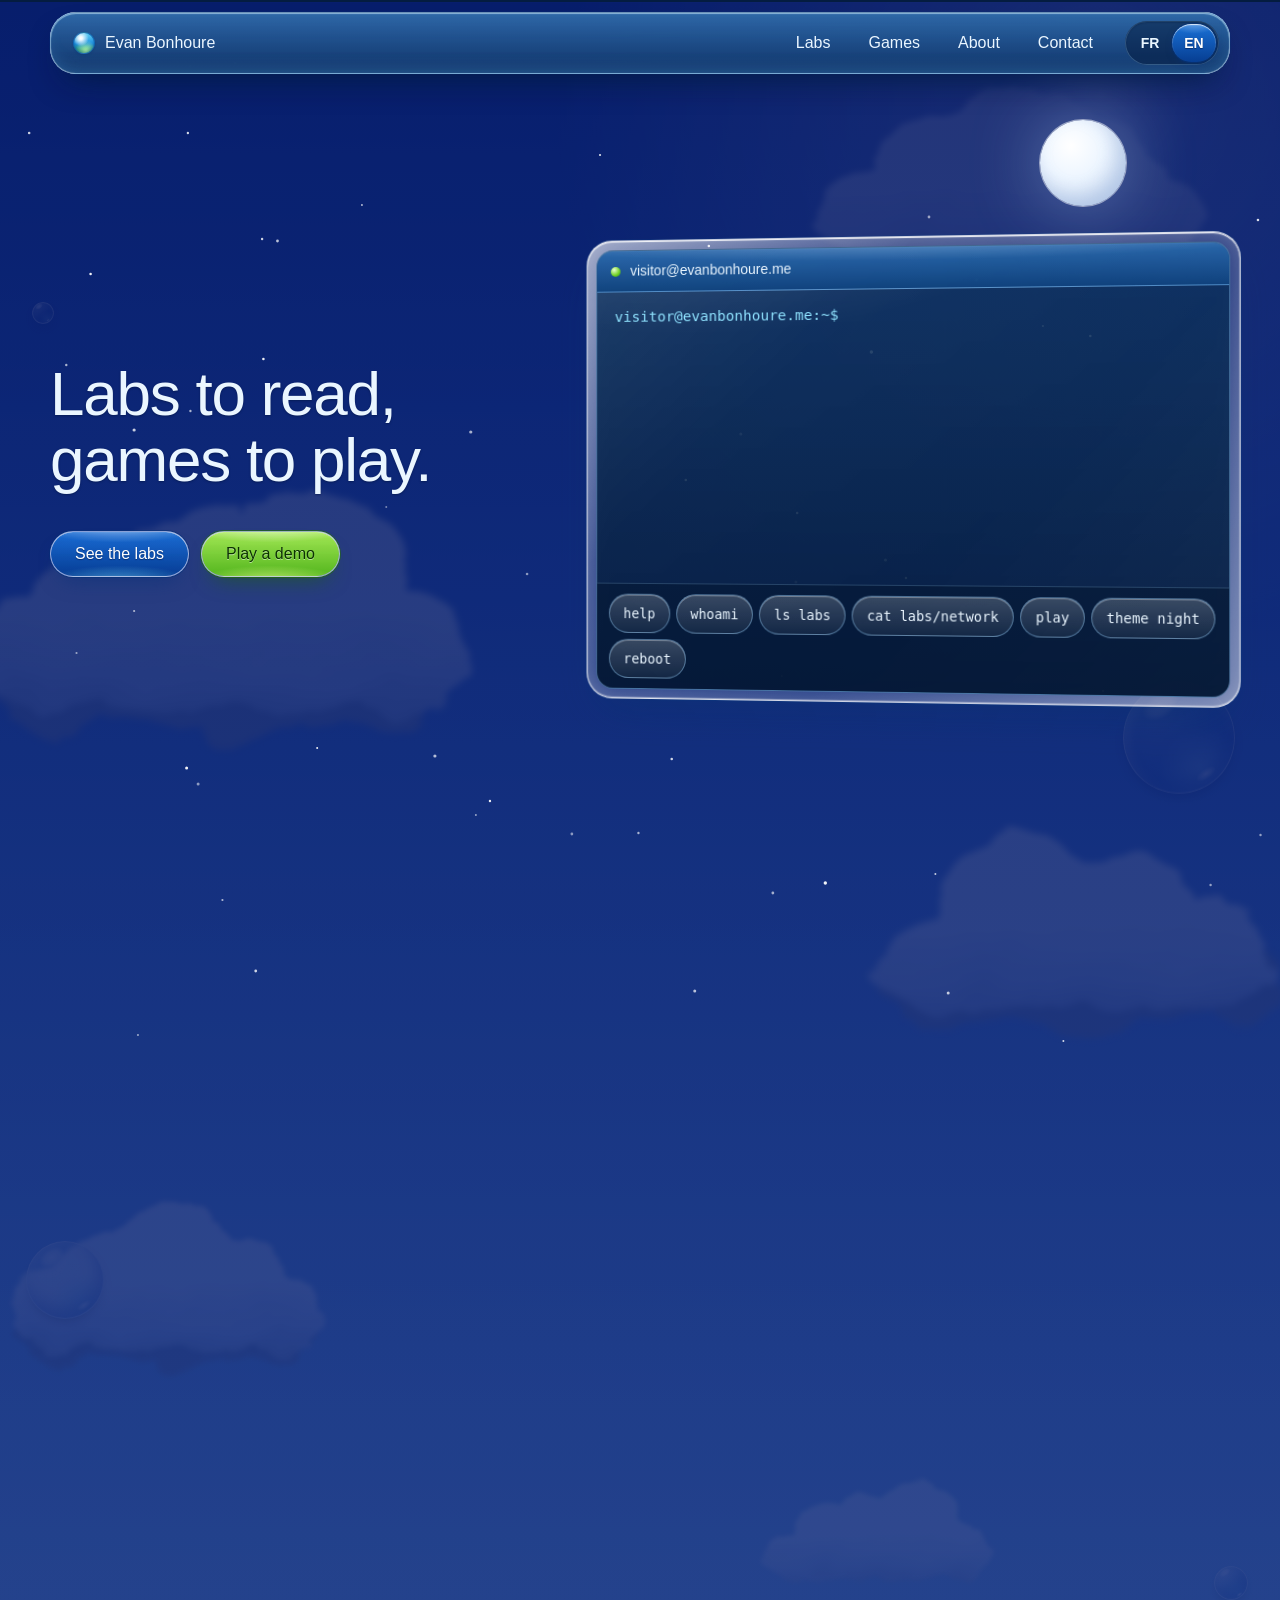
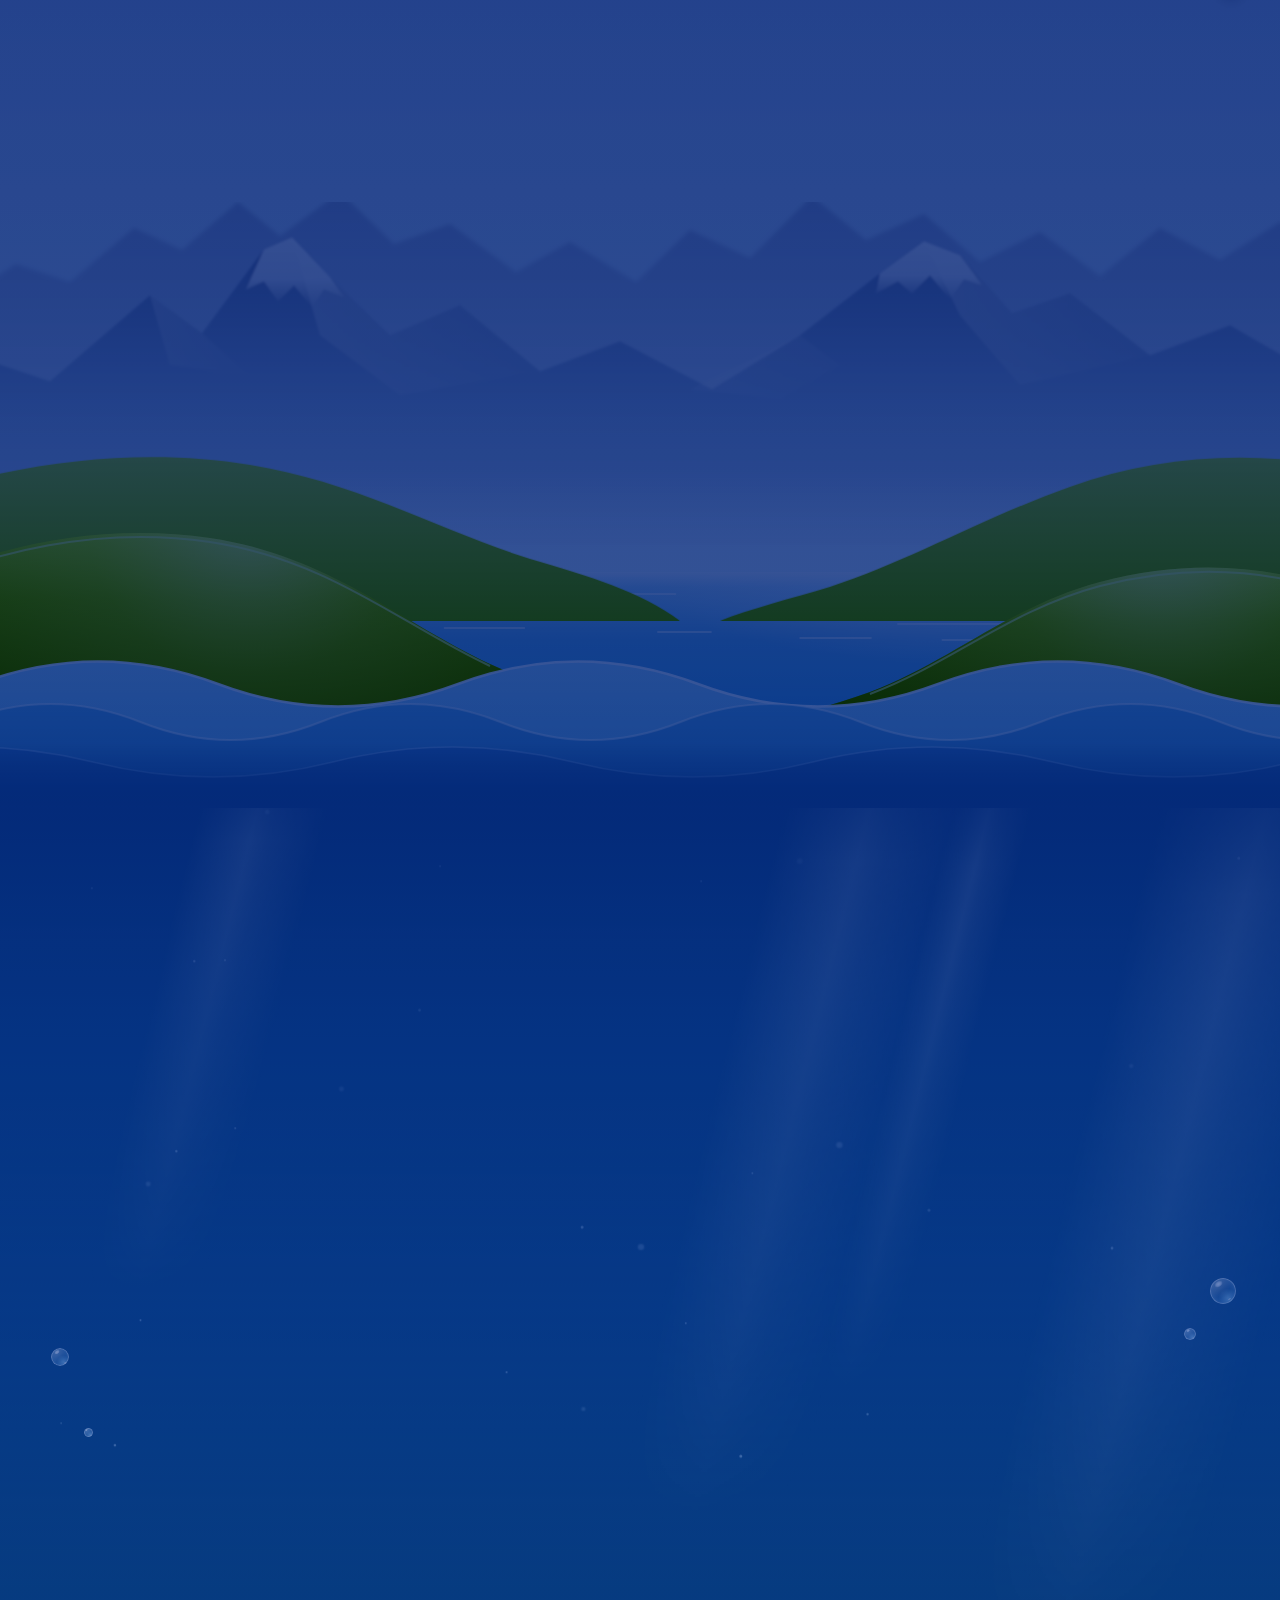
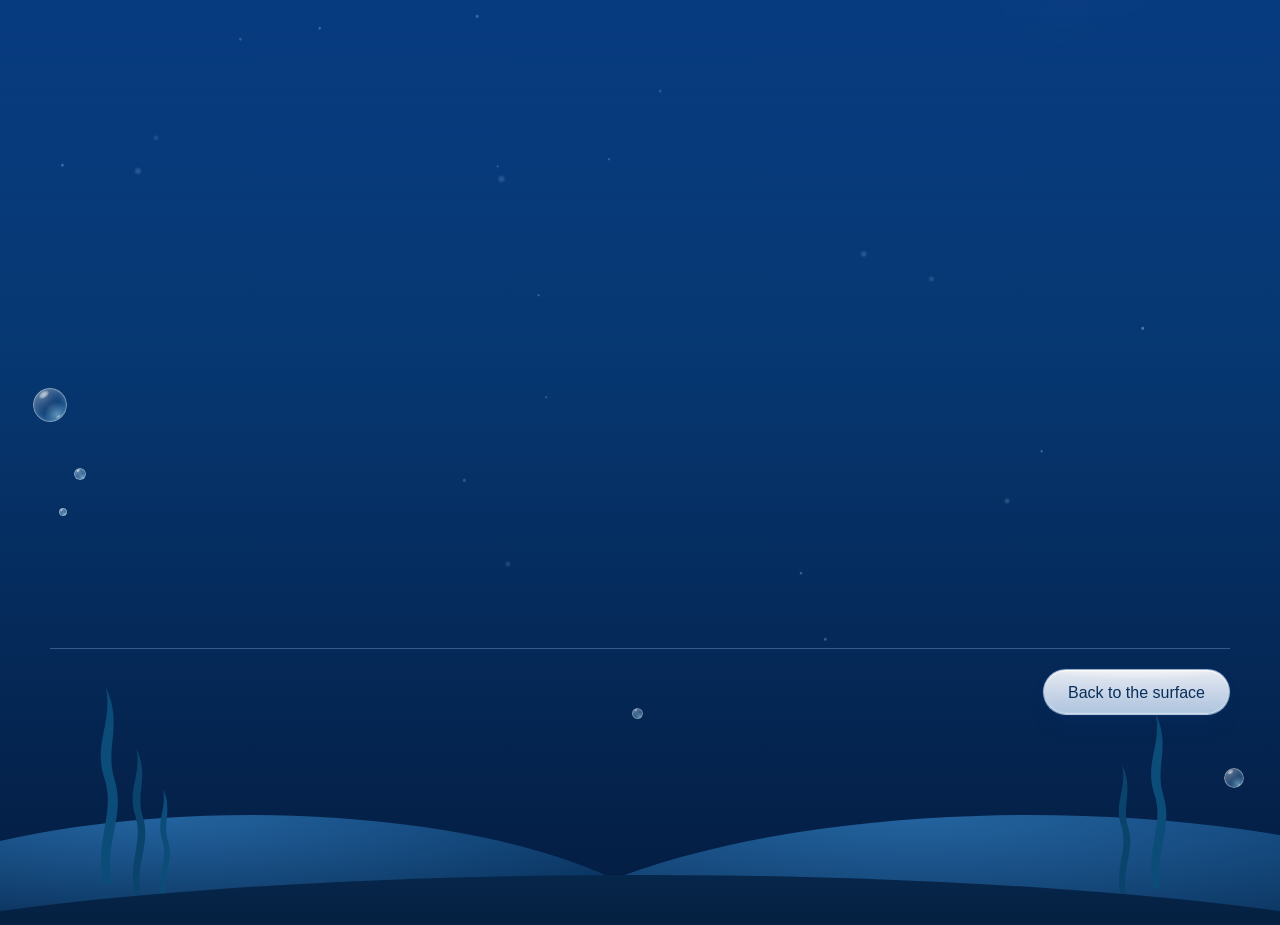
==== en/index.html @ 56bd48bc "Démarrage refait : horizon, nom et reflet, ouverture en deux Remplace la version « vieux moniteur » " ====
<!doctype html>
<html lang="en">
<head>
<meta charset="utf-8">
<meta name="viewport" content="width=device-width, initial-scale=1">
<title>Evan Bonhoure · Systems, networking and security portfolio</title>
<meta name="description" content="Portfolio of Evan Bonhoure, a student in systems administration, networking and cybersecurity: documented labs and games you can play on the page.">
<meta name="theme-color" content="#2f8fe6">
<link rel="canonical" href="https://evanbonhoure.me/en/">
<link rel="alternate" hreflang="fr" href="https://evanbonhoure.me/">
<link rel="alternate" hreflang="en" href="https://evanbonhoure.me/en/">
<link rel="alternate" hreflang="x-default" href="https://evanbonhoure.me/">
<meta property="og:type" content="website">
<meta property="og:title" content="Evan Bonhoure · Systems, networking and security portfolio">
<meta property="og:description" content="Portfolio of Evan Bonhoure, a student in systems administration, networking and cybersecurity: documented labs and games you can play on the page.">
<meta property="og:url" content="https://evanbonhoure.me/en/">
<meta property="og:locale" content="en_US">
<link rel="icon" type="image/svg+xml" href="/assets/favicon.svg">
<link rel="preload" href="/assets/fonts/source-sans-3-latin-400-normal.woff2" as="font" type="font/woff2" crossorigin>
<link rel="preload" href="/assets/fonts/source-sans-3-latin-300-normal.woff2" as="font" type="font/woff2" crossorigin>
<link rel="stylesheet" href="/assets/style.css">
<script>(function(d){var h=new Date().getHours();d.setAttribute('data-sky',h<6||h>=21?'night':h<8||h>=18?'dusk':'day');try{if(!sessionStorage.getItem('fa-boot')&&!matchMedia('(prefers-reduced-motion: reduce)').matches){sessionStorage.setItem('fa-boot','1');d.className+=' fa-booting'}}catch(e){}})(document.documentElement)</script>
</head>
<body>
<div class="fa-boot"><div class="fa-boot-sky" aria-hidden="true"><div class="fa-boot-clip"><span class="fa-boot-w">Evan</span> <span class="fa-boot-w">Bonhoure</span></div></div><div class="fa-boot-sea" aria-hidden="true"><div class="fa-boot-clip"><span class="fa-boot-w">Evan</span> <span class="fa-boot-w">Bonhoure</span></div></div><span class="fa-boot-line" aria-hidden="true"></span><button type="button" class="fa-boot-skip">Skip</button></div>
<div class="desk">
<div class="sc-host" data-sc-name="Main"><div class="fa-noblur" style="position: relative; display: flex; flex-direction: column; overflow-x: clip; font-family: &quot;Source Sans 3&quot;, &quot;Lucida Grande&quot;, &quot;Trebuchet MS&quot;, sans-serif; font-size: 16px; line-height: 1.5; color: rgb(10, 37, 64); background: rgb(4, 28, 64);"><svg width="0" height="0" aria-hidden="true" style="position: absolute;"><defs><filter id="fa-cloud-a" x="-20%" y="-30%" width="140%" height="160%" color-interpolation-filters="sRGB"><feTurbulence type="fractalNoise" baseFrequency="0.011 0.019" numOctaves="4" seed="4" result="n"></feTurbulence><feDisplacementMap in="SourceGraphic" in2="n" scale="44" xChannelSelector="R" yChannelSelector="G" result="d"></feDisplacementMap><feGaussianBlur in="d" stdDeviation="4"></feGaussianBlur></filter><filter id="fa-cloud-b" x="-20%" y="-30%" width="140%" height="160%" color-interpolation-filters="sRGB"><feTurbulence type="fractalNoise" baseFrequency="0.014 0.022" numOctaves="4" seed="11" result="n"></feTurbulence><feDisplacementMap in="SourceGraphic" in2="n" scale="40" xChannelSelector="R" yChannelSelector="G" result="d"></feDisplacementMap><feGaussianBlur in="d" stdDeviation="3.5"></feGaussianBlur></filter><filter id="fa-soft" x="-5%" y="-10%" width="110%" height="120%"><feGaussianBlur stdDeviation="2.2"></feGaussianBlur></filter><filter id="fa-soft2" x="-5%" y="-10%" width="110%" height="120%"><feGaussianBlur stdDeviation="0.9"></feGaussianBlur></filter><linearGradient id="fa-cloud-g" gradientUnits="userSpaceOnUse" x1="0" y1="30" x2="0" y2="250"><stop offset="0" stop-color="#ffffff"></stop><stop offset=".5" stop-color="#ffffff"></stop><stop offset=".8" stop-color="#e2f0fb"></stop><stop offset="1" stop-color="#bfd9f0"></stop></linearGradient><linearGradient id="fa-m-far" x1="0" y1="0" x2="0" y2="1"><stop offset="0" stop-color="#9cc4e8"></stop><stop offset=".8" stop-color="#d6ecfa"></stop><stop offset="1" stop-color="#d6ecfa"></stop></linearGradient><linearGradient id="fa-m-mid" x1="0" y1="0" x2="0" y2="1"><stop offset="0" stop-color="#5f9bd3"></stop><stop offset=".6" stop-color="#a9d2f0"></stop><stop offset="1" stop-color="#cfe8f9"></stop></linearGradient><linearGradient id="fa-m-lit" x1="0" y1="0" x2="1" y2="1"><stop offset="0" stop-color="#ffffff" stop-opacity=".5"></stop><stop offset="1" stop-color="#ffffff" stop-opacity="0"></stop></linearGradient><linearGradient id="fa-m-snow" x1="0" y1="0" x2="0" y2="1"><stop offset="0" stop-color="#ffffff"></stop><stop offset=".6" stop-color="#ffffff" stop-opacity=".85"></stop><stop offset="1" stop-color="#ffffff" stop-opacity="0"></stop></linearGradient><linearGradient id="fa-h-back" x1="0" y1="0" x2="0" y2="1"><stop offset="0" stop-color="#a9df7c"></stop><stop offset="1" stop-color="#58b338"></stop></linearGradient><linearGradient id="fa-h-front" x1="0" y1="0" x2="0" y2="1"><stop offset="0" stop-color="#a4e84e"></stop><stop offset=".35" stop-color="#63c022"></stop><stop offset="1" stop-color="#27820b"></stop></linearGradient><radialGradient id="fa-h-sunL" gradientUnits="userSpaceOnUse" cx="330" cy="40" r="330"><stop offset="0" stop-color="#f4ffad" stop-opacity=".85"></stop><stop offset=".5" stop-color="#d8f97c" stop-opacity=".3"></stop><stop offset="1" stop-color="#d8f97c" stop-opacity="0"></stop></radialGradient><radialGradient id="fa-h-sunR" gradientUnits="userSpaceOnUse" cx="1240" cy="60" r="320"><stop offset="0" stop-color="#f4ffad" stop-opacity=".85"></stop><stop offset=".5" stop-color="#d8f97c" stop-opacity=".3"></stop><stop offset="1" stop-color="#d8f97c" stop-opacity="0"></stop></radialGradient><linearGradient id="fa-h-shade" x1="0" y1="0" x2="0" y2="1"><stop offset="0" stop-color="#1c6b08" stop-opacity="0"></stop><stop offset="1" stop-color="#1c6b08" stop-opacity=".34"></stop></linearGradient><linearGradient id="fa-w1" x1="0" y1="0" x2="0" y2="1"><stop offset="0" stop-color="#9fe4fb"></stop><stop offset="1" stop-color="#3fb6ec"></stop></linearGradient><linearGradient id="fa-w2" x1="0" y1="0" x2="0" y2="1"><stop offset="0" stop-color="#4fc0f0"></stop><stop offset="1" stop-color="#178bd6"></stop></linearGradient><linearGradient id="fa-w3" x1="0" y1="0" x2="0" y2="1"><stop offset="0" stop-color="#2a9be0"></stop><stop offset=".55" stop-color="#0e77c6"></stop><stop offset="1" stop-color="#0e77c6"></stop></linearGradient></defs></svg><header style="position: sticky; top: 12px; z-index: 40; margin-top: 12px; padding: 0px 24px;"><nav class="fa-navskin" aria-label="Main navigation" style="max-width: 1180px; margin: 0px auto; min-height: 60px; padding: 8px 10px 8px 14px; display: flex; flex-wrap: wrap; align-items: center; justify-content: space-between; gap: 8px 20px;"><a class="fa-nav-a" href="#haut" style="gap: 10px; padding: 0px 8px;"><span class="fa-orb" aria-hidden="true" style="width: 22px; height: 22px;"></span><span>Evan Bonhoure</span></a><div style="display: flex; flex-wrap: wrap; align-items: center; gap: 4px 6px;"><a class="fa-nav-a" href="#labs">Labs</a><a class="fa-nav-a" href="#jeux">Games</a><a class="fa-nav-a" href="#apropos">About</a><a class="fa-nav-a" href="#contact">Contact</a><div class="fa-seg" role="group" aria-label="Language" style="margin-left: 10px;"><a class="fa-seg-b" href="/" hreflang="fr" lang="fr" aria-label="Français">FR</a><a class="fa-seg-b fa-seg-on" href="/en/" hreflang="en" lang="en" aria-label="English" aria-current="true">EN</a></div></div></nav></header><div id="haut" style="position: relative; overflow: clip; margin-top: -72px; padding: 148px 24px 400px; background: radial-gradient(circle at 86% 4%, rgba(255, 255, 255, 0.95) 0%, rgba(255, 255, 255, 0.5) 4%, rgba(255, 255, 255, 0) 22%), linear-gradient(rgb(47, 143, 230) 0%, rgb(92, 176, 241) 24%, rgb(157, 214, 248) 54%, rgb(207, 238, 252) 80%, rgb(233, 248, 254) 100%);"><div aria-hidden="true" style="position: absolute; inset: 0px; pointer-events: none;"><div class="fa-sky"></div><div class="fa-sun" style="left: calc(86% - 600px); top: -500px; width: 1200px; height: 1200px;"></div><div class="fa-px" data-px="0.14" style="position: absolute; top: 60px; right: 1%;"><div class="fa-drift" style="animation-duration: 42s; animation-delay: -13s;"><svg width="520" height="235" viewBox="0 0 620 280"><g filter="url(#fa-cloud-a)"><g fill="#a9cbe9"><circle cx="160" cy="196" r="58"></circle><circle cx="320" cy="190" r="74"></circle><circle cx="468" cy="200" r="52"></circle><ellipse cx="312" cy="214" rx="220" ry="34"></ellipse></g><g fill="url(#fa-cloud-g)"><circle cx="150" cy="176" r="60"></circle><circle cx="228" cy="146" r="82"></circle><circle cx="322" cy="124" r="98"></circle><circle cx="414" cy="154" r="80"></circle><circle cx="482" cy="184" r="56"></circle><ellipse cx="312" cy="198" rx="226" ry="38"></ellipse></g></g></svg></div></div><div class="fa-px" data-px="0.2" style="position: absolute; top: 500px; left: -9%;"><div class="fa-drift" style="animation-duration: 55s; animation-delay: -39s; animation-direction: alternate-reverse;"><svg width="660" height="298" viewBox="0 0 620 280"><g filter="url(#fa-cloud-b)"><g fill="#a9cbe9"><circle cx="160" cy="196" r="58"></circle><circle cx="320" cy="190" r="74"></circle><circle cx="468" cy="200" r="52"></circle><ellipse cx="312" cy="214" rx="220" ry="34"></ellipse></g><g fill="url(#fa-cloud-g)"><circle cx="138" cy="182" r="52"></circle><circle cx="210" cy="150" r="74"></circle><circle cx="300" cy="136" r="88"></circle><circle cx="398" cy="128" r="96"></circle><circle cx="486" cy="178" r="60"></circle><ellipse cx="312" cy="198" rx="232" ry="38"></ellipse></g></g></svg></div></div><div class="fa-px" data-px="0.16" style="position: absolute; top: 880px; right: -7%;"><div class="fa-drift" style="animation-duration: 47s; animation-delay: -5s;"><svg width="580" height="262" viewBox="0 0 620 280"><g filter="url(#fa-cloud-a)"><g fill="#a9cbe9"><circle cx="160" cy="196" r="58"></circle><circle cx="320" cy="190" r="74"></circle><circle cx="468" cy="200" r="52"></circle><ellipse cx="312" cy="214" rx="220" ry="34"></ellipse></g><g fill="url(#fa-cloud-g)"><circle cx="160" cy="180" r="56"></circle><circle cx="250" cy="134" r="92"></circle><circle cx="352" cy="150" r="80"></circle><circle cx="440" cy="174" r="64"></circle><ellipse cx="306" cy="198" rx="214" ry="36"></ellipse></g></g></svg></div></div><div class="fa-px" data-px="0.12" style="position: absolute; top: 1300px; left: -4%; opacity: 0.95;"><div class="fa-drift" style="animation-duration: 40s; animation-delay: -25s;"><svg width="430" height="194" viewBox="0 0 620 280"><g filter="url(#fa-cloud-b)"><g fill="#a9cbe9"><circle cx="160" cy="196" r="58"></circle><circle cx="320" cy="190" r="74"></circle><circle cx="468" cy="200" r="52"></circle><ellipse cx="312" cy="214" rx="220" ry="34"></ellipse></g><g fill="url(#fa-cloud-g)"><circle cx="150" cy="176" r="60"></circle><circle cx="228" cy="146" r="82"></circle><circle cx="322" cy="124" r="98"></circle><circle cx="414" cy="154" r="80"></circle><circle cx="482" cy="184" r="56"></circle><ellipse cx="312" cy="198" rx="226" ry="38"></ellipse></g></g></svg></div></div><div class="fa-px" data-px="0.08" style="position: absolute; top: 1560px; right: 20%; opacity: 0.9;"><div class="fa-drift" style="animation-duration: 35s; animation-delay: -8s; animation-direction: alternate-reverse;"><svg width="300" height="135" viewBox="0 0 620 280"><g filter="url(#fa-cloud-a)"><g fill="url(#fa-cloud-g)"><circle cx="138" cy="182" r="52"></circle><circle cx="210" cy="150" r="74"></circle><circle cx="300" cy="136" r="88"></circle><circle cx="398" cy="128" r="96"></circle><circle cx="486" cy="178" r="60"></circle><ellipse cx="312" cy="198" rx="232" ry="38"></ellipse></g></g></svg></div></div><div class="fa-px" data-px="-0.16" style="position: absolute; top: 640px; right: 3.5%;"><span class="fa-float" style="display: block; animation-duration: 13s;"><span class="fa-bub fa-bub-sky" style="position: relative; display: block; width: 112px; height: 112px;"></span></span></div><div class="fa-px" data-px="-0.12" style="position: absolute; top: 1150px; left: 2%;"><span class="fa-float" style="display: block; animation-duration: 11s;"><span class="fa-bub fa-bub-sky" style="position: relative; display: block; width: 78px; height: 78px;"></span></span></div><div class="fa-px" data-px="-0.08" style="position: absolute; top: 1480px; right: 2.5%;"><span class="fa-float" style="display: block; animation-duration: 8s;"><span class="fa-bub fa-bub-sky" style="position: relative; display: block; width: 34px; height: 34px;"></span></span></div><div class="fa-px" data-px="-0.06" style="position: absolute; top: 300px; left: 2.5%;"><span class="fa-float" style="display: block; animation-duration: 7s;"><span class="fa-bub fa-bub-sky" style="position: relative; display: block; width: 22px; height: 22px;"></span></span></div><div style="position: absolute; left: 0px; right: 0px; bottom: 0px; height: 520px; overflow: clip;"><div class="fa-px" data-px="0.09" style="position: absolute; left: 0px; right: 0px; bottom: 90px; height: 360px;"><svg width="100%" height="100%" viewBox="0 0 1440 360" preserveAspectRatio="xMidYMax slice" style="display: block;"><path d="M-20 360 V190 L40 168 L96 132 L150 150 L214 96 L262 118 L318 70 L360 104 L420 60 L474 112 L530 92 L596 140 L650 110 L716 150 L770 98 L830 126 L892 64 L946 108 L1004 82 L1060 130 L1120 100 L1180 144 L1240 96 L1300 128 L1360 90 L1410 122 L1460 108 V360 Z" fill="url(#fa-m-far)" filter="url(#fa-soft)"></path></svg></div><div class="fa-px" data-px="0.06" style="position: absolute; left: 0px; right: 0px; bottom: 80px; height: 360px;"><svg width="100%" height="100%" viewBox="0 0 1440 360" preserveAspectRatio="xMidYMax slice" style="display: block;"><g filter="url(#fa-soft2)"><path d="M-20 360 V214 L70 176 L130 196 L230 110 L282 148 L344 64 L372 52 L410 92 L470 150 L540 120 L620 186 L700 156 L792 204 L880 150 L960 88 L1004 56 L1040 70 L1092 128 L1150 108 L1230 170 L1310 140 L1390 186 L1460 170 V360 Z" fill="url(#fa-m-mid)"></path><path d="M372 52 L410 92 L470 150 L540 120 L620 186 L480 210 L400 150 Z" fill="url(#fa-m-lit)"></path><path d="M1004 56 L1040 70 L1092 128 L1150 108 L1230 170 L1100 200 L1040 130 Z" fill="url(#fa-m-lit)"></path><path d="M230 110 L282 148 L330 190 L250 180 Z" fill="url(#fa-m-lit)" opacity=".7"></path><path d="M770 204 L880 150 L920 180 L860 214 Z" fill="url(#fa-m-lit)" opacity=".5"></path><path d="M344 64 L372 52 L410 92 L424 112 L404 104 L392 122 L374 100 L358 116 L344 96 L326 104 Z" fill="url(#fa-m-snow)"></path><path d="M960 88 L1004 56 L1040 70 L1062 100 L1044 94 L1030 114 L1010 90 L992 108 L978 96 L956 108 Z" fill="url(#fa-m-snow)"></path></g></svg></div><div style="position: absolute; left: 0px; right: 0px; bottom: 120px; height: 130px; background: linear-gradient(rgba(233, 248, 254, 0) 0%, rgba(233, 248, 254, 0.88) 68%, rgba(233, 248, 254, 0.96) 100%);"></div><div style="position: absolute; left: 0px; right: 0px; bottom: 0px; height: 150px; background: radial-gradient(40% 90% at 78% 0%, rgba(255, 255, 255, 0.75) 0%, rgba(255, 255, 255, 0) 70%), linear-gradient(rgb(242, 251, 255) 0%, rgb(166, 226, 249) 10%, rgb(85, 194, 240) 45%, rgb(47, 176, 234) 100%);"></div><svg width="100%" height="90" viewBox="0 0 1440 90" preserveAspectRatio="none" style="position: absolute; left: 0px; bottom: 60px; display: block;"><path d="M980 14h150M1040 26h210M940 38h120M1100 38h90M1010 52h260M900 66h80M1060 68h160M690 22h70M620 44h100M740 60h60M430 30h60M500 56h90" fill="none" stroke="#ffffff" stroke-opacity=".8" stroke-width="1.5" stroke-linecap="round"></path></svg><div class="fa-px" data-px="0.03" style="position: absolute; left: 0px; right: 0px; bottom: 50px; height: 230px;"><svg width="100%" height="100%" viewBox="0 0 1440 230" preserveAspectRatio="xMidYMax slice" style="display: block;"><path d="M-20 230 V110 C100 70 220 56 330 74 C440 92 520 140 610 168 C670 186 720 200 760 230 Z" fill="url(#fa-h-back)"></path><path d="M1460 230 V86 C1360 58 1250 60 1150 96 C1060 128 990 170 910 196 C870 208 830 218 800 230 Z" fill="url(#fa-h-back)"></path></svg></div><svg width="100%" height="250" viewBox="0 0 1440 250" preserveAspectRatio="xMidYMax slice" style="position: absolute; left: 0px; bottom: 0px; display: block;"><path d="M-20 250 V118 C70 74 180 50 290 66 C410 84 480 150 570 192 C620 214 650 232 690 250 Z" fill="url(#fa-h-front)"></path><path d="M-20 250 V118 C70 74 180 50 290 66 C410 84 480 150 570 192 C620 214 650 232 690 250 Z" fill="url(#fa-h-sunL)"></path><path d="M-20 250 V118 C70 74 180 50 290 66 C410 84 480 150 570 192 C620 214 650 232 690 250 Z" fill="url(#fa-h-shade)"></path><path d="M-20 122 C70 78 180 54 290 70 C410 88 480 152 570 194" fill="none" stroke="#e9ffb0" stroke-opacity=".7" stroke-width="2"></path><path d="M1460 250 V134 C1370 94 1280 84 1180 110 C1090 134 1030 190 950 220 C910 234 880 242 850 250 Z" fill="url(#fa-h-front)"></path><path d="M1460 250 V134 C1370 94 1280 84 1180 110 C1090 134 1030 190 950 220 C910 234 880 242 850 250 Z" fill="url(#fa-h-sunR)"></path><path d="M1460 250 V134 C1370 94 1280 84 1180 110 C1090 134 1030 190 950 220 C910 234 880 242 850 250 Z" fill="url(#fa-h-shade)"></path><path d="M1460 138 C1370 98 1280 88 1180 114 C1090 138 1030 192 950 222" fill="none" stroke="#e9ffb0" stroke-opacity=".7" stroke-width="2"></path></svg></div><div class="fa-tint fa-tint-sky"></div><div class="fa-stars" style="box-shadow: 2.2vw 130px 0px 0.3px rgba(255, 255, 255, 0.79), 14.6vw 130px 0px 0.2px rgba(255, 255, 255, 0.83), 15.4vw 781px 0px 0.5px rgba(255, 255, 255, 0.52), 53.5vw 477px 0px 0.3px rgba(255, 255, 255, 0.95), 10.1vw 35px 0px 0.7px rgba(255, 255, 255, 0.65), 20.5vw 356px 0px 0.3px rgba(255, 255, 255, 0.93), 21.6vw 238px 0px 0.4px rgba(255, 255, 255, 0.72), 94.5vw 882px 0px 0.2px rgba(255, 255, 255, 0.55), 83.0vw 1038px 0px 0.0px rgba(255, 255, 255, 0.82), 86.1vw 688px 0px 0.2px rgba(255, 255, 255, 0.85), 72.5vw 214px 0px 0.4px rgba(255, 255, 255, 0.56), 5.1vw 362px 0px 0.2px rgba(255, 255, 255, 0.65), 64.4vw 880px 0px 0.7px rgba(255, 255, 255, 0.94), 98.4vw 832px 0px 0.2px rgba(255, 255, 255, 0.54), 62.1vw 579px 0px 0.5px rgba(255, 255, 255, 0.50), 19.9vw 968px 0px 0.4px rgba(255, 255, 255, 0.80), 10.4vw 427px 0px 0.6px rgba(255, 255, 255, 0.77), 98.2vw 217px 0px 0.3px rgba(255, 255, 255, 0.85), 44.6vw 831px 0px 0.4px rgba(255, 255, 255, 0.51), 10.7vw 1032px 0px 0.1px rgba(255, 255, 255, 0.55), 33.9vw 753px 0px 0.6px rgba(255, 255, 255, 0.69), 49.8vw 830px 0px 0.2px rgba(255, 255, 255, 0.64), 61.0vw 673px 0px 0.0px rgba(255, 255, 255, 0.51), 14.5vw 765px 0px 0.5px rgba(255, 255, 255, 0.94), 76.2vw 277px 0px 0.5px rgba(255, 255, 255, 0.94), 35.2vw 25px 0px 0.3px rgba(255, 255, 255, 0.59), 18.3vw 60px 0px 0.1px rgba(255, 255, 255, 0.88), 5.9vw 650px 0px 0.1px rgba(255, 255, 255, 0.55), 81.4vw 323px 0px 0.1px rgba(255, 255, 255, 0.68), 69.1vw 557px 0px 0.6px rgba(255, 255, 255, 0.65), 52.4vw 756px 0px 0.3px rgba(255, 255, 255, 0.81), 46.8vw 152px 0px 0.1px rgba(255, 255, 255, 0.84), 74.0vw 990px 0px 0.5px rgba(255, 255, 255, 0.74), 17.3vw 897px 0px 0.1px rgba(255, 255, 255, 0.66), 14.8vw 408px 0px 0.2px rgba(255, 255, 255, 0.66), 70.7vw 575px 0px 0.2px rgba(255, 255, 255, 0.84), 73.0vw 871px 0px 0.0px rgba(255, 255, 255, 0.76), 88.7vw 282px 0px 0.1px rgba(255, 255, 255, 0.86), 36.7vw 429px 0px 0.6px rgba(255, 255, 255, 0.64), 20.4vw 236px 0px 0.2px rgba(255, 255, 255, 0.80), 37.1vw 812px 0px 0.0px rgba(255, 255, 255, 0.57), 62.2vw 510px 0px 0.3px rgba(255, 255, 255, 0.92), 28.2vw 202px 0px 0.0px rgba(255, 255, 255, 0.69), 30.1vw 504px 0px 0.0px rgba(255, 255, 255, 0.45), 38.2vw 798px 0px 0.2px rgba(255, 255, 255, 0.91), 57.8vw 431px 0px 0.5px rgba(255, 255, 255, 0.57), 60.3vw 890px 0px 0.4px rgba(255, 255, 255, 0.61), 10.4vw 608px 0px 0.1px rgba(255, 255, 255, 0.64), 54.2vw 988px 0px 0.5px rgba(255, 255, 255, 0.71), 85.1vw 333px 0px 0.3px rgba(255, 255, 255, 0.79), 55.3vw 243px 0px 0.3px rgba(255, 255, 255, 0.86), 24.7vw 745px 0px 0.0px rgba(255, 255, 255, 0.93), 68.0vw 349px 0px 0.7px rgba(255, 255, 255, 0.85), 7.0vw 271px 0px 0.3px rgba(255, 255, 255, 0.95), 14.8vw 63px 0px 0.2px rgba(255, 255, 255, 0.47), 41.1vw 571px 0px 0.3px rgba(255, 255, 255, 0.52);"></div><div class="fa-moon"></div></div><div style="position: relative; max-width: 1180px; margin: 0px auto; display: flex; flex-direction: column; gap: 112px;"><div style="display: flex; flex-wrap: wrap; align-items: center; gap: 40px 56px; min-height: calc(100svh - 262px); perspective: 1800px;"><div style="flex: 1 1 380px; min-width: 0px; display: flex; flex-direction: column; align-items: flex-start; gap: 30px;"><h1 style="margin: 0px; font-size: 62px; line-height: 1.06; font-weight: 300; letter-spacing: -0.02em; color: rgb(5, 37, 72); text-shadow: rgba(255, 255, 255, 0.55) 0px 1px 0px;"><span class="fa-up" style="--fa-d: .08s; display: block;">Labs to read,</span><span class="fa-up" style="--fa-d: .17s; display: block;">games to play.</span></h1><div class="fa-up" style="--fa-d: .26s; display: flex; flex-wrap: wrap; gap: 12px; margin-top: 8px;"><a class="fa-btn" href="#labs">See the labs</a><a class="fa-btn fa-btn-go" href="#demo">Play a demo</a></div></div><section id="terminal" class="fa-win fa-up fa-hero-term" aria-label="Terminal" data-term="" style="--fa-d: .34s; flex: 1.3 1 520px; min-width: 0px; scroll-margin-top: 96px;"><div class="fa-pane fa-term"><div class="fa-term-bar"><span class="fa-led" aria-hidden="true"></span><span>visitor@evanbonhoure.me</span></div><div class="fa-term-scr" data-term-scr=""><div class="fa-term-out" data-term-out="" role="log" aria-live="polite"><div class="fa-t-cmd">~$ whoami</div><div>Evan Bonhoure, a student in systems administration, networking and cybersecurity. I document my labs and build games on the side.</div></div><label class="fa-term-line" hidden=""><span class="fa-term-ps" data-term-ps="" aria-hidden="true">~$</span><input class="fa-term-in" data-term-in="" type="text" aria-label="Command" autocomplete="off" autocapitalize="off" autocorrect="off" spellcheck="false" enterkeyhint="go" maxlength="80"></label></div><div class="fa-term-keys" data-term-keys="" hidden=""></div></div></section></div><section id="labs" style="display: flex; flex-direction: column; gap: 28px; scroll-margin-top: 96px;"><div class="fa-in" style="display: flex; flex-direction: column; gap: 8px;"><h2 style="margin: 0px; font-size: 42px; line-height: 1.1; font-weight: 300; color: rgb(5, 37, 72); text-shadow: rgba(255, 255, 255, 0.6) 0px 1px 0px;">Labs</h2><p style="margin: 0px; max-width: 40em; font-size: 18px; color: rgb(10, 47, 90); text-wrap: pretty;">Infrastructure built end to end, then documented: context, diagram, steps, pitfalls, takeaways.</p></div><article id="lab-minecraft" class="fa-win fa-in" style="scroll-margin-top: 96px;"><div class="fa-pane" style="display: flex; flex-wrap: wrap;"><figure style="flex: 1.25 1 480px; min-width: 0px; margin: 0px; min-height: 340px; padding: 28px; display: flex; flex-direction: column; justify-content: center; gap: 16px; overflow-x: auto; background: linear-gradient(rgb(220, 240, 252) 0%, rgb(195, 228, 248) 100%); border-right: 1px solid rgba(24, 96, 168, 0.25);"><div style="display: flex; align-items: center;"><div class="fa-node" style="flex: 0 0 auto; width: 118px;">Laptop<span style="font-size: 12px; font-weight: 400; color: rgb(51, 82, 110);">former host</span></div><div style="flex: 1 1 0%; min-width: 56px; display: flex; flex-direction: column; align-items: center; gap: 4px; padding-bottom: 20px;"><span style="font-size: 12px; color: rgb(51, 82, 110);">migration</span><span class="fa-wire fa-wire-h" data-pk="a:0:0:100" style="width: 100%; height: 2px; background: rgb(21, 104, 200);"></span></div><div class="fa-zone" style="flex: 0 1 250px; min-width: 190px;"><span style="font-size: 12px; font-weight: 700; letter-spacing: 0.04em; color: rgb(10, 58, 102);">Oracle Cloud</span><div class="fa-node fa-node-fw" style="min-height: 40px;">Crafty Controller</div><div class="fa-node" style="min-height: 40px;">Modded servers<span style="font-size: 12px; font-weight: 400; color: rgb(51, 82, 110);">NeoForge, Forge</span></div><div class="fa-node" style="min-height: 40px;">rclone backups</div></div><div style="flex: 1 1 0%; min-width: 56px; display: flex; flex-direction: column; align-items: center; gap: 4px; padding-bottom: 20px;"><span style="font-size: 12px; color: rgb(51, 82, 110);">connection</span><span class="fa-wire fa-wire-h" data-pk="b:0:100:0" style="width: 100%; height: 2px; background: rgb(21, 104, 200);"></span></div><div class="fa-node" style="flex: 0 0 auto; width: 96px;">Players</div></div><figcaption style="font-size: 13px; color: rgb(51, 82, 110);">Architecture diagram after the migration</figcaption></figure><div style="flex: 1 1 360px; min-width: 0px; padding: 32px 36px; display: flex; flex-direction: column; align-items: flex-start; gap: 14px;"><h3 style="margin: 0px; font-size: 27px; line-height: 1.2; font-weight: 500; color: rgb(5, 37, 72); text-wrap: balance;">Modded Minecraft server on Oracle Cloud</h3><p style="margin: 0px; font-size: 16px; line-height: 1.6; color: rgb(29, 60, 90); text-wrap: pretty;">A modded server that used to run on my laptop, migrated to an Oracle Cloud Always Free VM and managed with Crafty. The write-up will cover the install, the migration and the backups.</p><div style="display: flex; flex-wrap: wrap; gap: 6px;"><span class="fa-tag">Oracle Cloud</span><span class="fa-tag">Ubuntu 24.04</span><span class="fa-tag">Crafty Controller</span><span class="fa-tag">NeoForge</span><span class="fa-tag">rclone</span><span class="fa-tag">Tailscale</span></div><span class="fa-btn fa-btn-off" aria-disabled="true" style="margin-top: 6px;">Write-up coming soon</span></div></div></article><article id="lab-reseau" class="fa-win fa-in" style="scroll-margin-top: 96px;"><div class="fa-pane" style="display: flex; flex-wrap: wrap;"><div style="flex: 1 1 360px; min-width: 0px; padding: 32px 36px; display: flex; flex-direction: column; align-items: flex-start; justify-content: center; gap: 14px;"><h3 style="margin: 0px; font-size: 27px; line-height: 1.2; font-weight: 500; color: rgb(5, 37, 72); text-wrap: balance;">Secured network mock-up in VirtualBox</h3><p style="margin: 0px; font-size: 16px; line-height: 1.6; color: rgb(29, 60, 90); text-wrap: pretty;">A complete mock-up built from Debian VMs: Shorewall firewall, a DMZ with a web server, OpenVPN and a Squid proxy, plus an isolated LAN. The write-up will cover the diagram, the filtering rules and the tests.</p><div style="display: flex; flex-wrap: wrap; gap: 6px;"><span class="fa-tag">VirtualBox</span><span class="fa-tag">Debian</span><span class="fa-tag">Shorewall</span><span class="fa-tag">OpenVPN</span><span class="fa-tag">Squid</span><span class="fa-tag">DMZ</span></div><span class="fa-btn fa-btn-off" aria-disabled="true" style="margin-top: 6px;">Write-up coming soon</span></div><figure style="flex: 1.25 1 480px; min-width: 0px; margin: 0px; padding: 28px; display: flex; flex-direction: column; justify-content: center; gap: 16px; background: linear-gradient(rgb(220, 240, 252) 0%, rgb(195, 228, 248) 100%); border-left: 1px solid rgba(24, 96, 168, 0.25);"><div style="display: flex; flex-direction: column; align-items: center; width: 100%; max-width: 470px; margin: 0px auto;"><div class="fa-node" style="min-width: 150px;">Internet</div><span class="fa-wire fa-wire-v" data-pk="a:0:0:100 b:3:100:0" style="width: 2px; height: 16px; background: rgb(21, 104, 200);"></span><div class="fa-node fa-node-fw" style="min-width: 210px;">parefeu<span style="font-size: 12px; font-weight: 400;">Shorewall</span></div><span class="fa-wire fa-wire-v" data-pk="a:1:0:100 b:2:100:0" style="width: 2px; height: 16px; background: rgb(21, 104, 200);"></span><span class="fa-wire fa-wire-h" data-pk="a:2:50:0 b:1:100:50" style="width: 50%; height: 2px; background: rgb(21, 104, 200);"></span><div style="display: grid; grid-template-columns: repeat(2, minmax(0px, 1fr)); width: 100%;"><div style="display: flex; flex-direction: column; align-items: center; padding: 0px 8px;"><span class="fa-wire fa-wire-v" data-pk="a:3:0:100" style="width: 2px; height: 16px; background: rgb(21, 104, 200);"></span><div class="fa-zone" style="width: 100%;"><span style="font-size: 12px; font-weight: 700; letter-spacing: 0.04em; color: rgb(10, 58, 102);">DMZ</span><div class="fa-node" style="min-height: 38px;">serveurweb</div><div class="fa-node" style="min-height: 38px;">vpn<span style="font-size: 12px; font-weight: 400; color: rgb(51, 82, 110);">OpenVPN</span></div><div class="fa-node" style="min-height: 38px;">proxyweb<span style="font-size: 12px; font-weight: 400; color: rgb(51, 82, 110);">Squid</span></div></div></div><div style="display: flex; flex-direction: column; align-items: center; padding: 0px 8px;"><span class="fa-wire fa-wire-v" data-pk="b:0:100:0" style="width: 2px; height: 16px; background: rgb(21, 104, 200);"></span><div class="fa-zone" style="width: 100%;"><span style="font-size: 12px; font-weight: 700; letter-spacing: 0.04em; color: rgb(10, 58, 102);">LAN</span><div class="fa-node" style="min-height: 38px;">alice<span style="font-size: 12px; font-weight: 400; color: rgb(51, 82, 110);">client machine</span></div></div></div></div></div><figcaption style="font-size: 13px; color: rgb(51, 82, 110);">Zones and flows of the mock-up</figcaption></figure></div></article></section></div></div><div aria-hidden="true" style="position: relative; height: 170px; margin-top: -84px; overflow: clip;"><div class="fa-heave" style="position: absolute; left: 0px; top: 0px; animation-duration: 6s;"><svg class="fa-swell" width="4320" height="210" viewBox="0 0 4320 210" style="display: block; animation-duration: 24s;"><path d="M0 46 c80 -30 160 -30 240 0 s160 30 240 0 c80 -30 160 -30 240 0 s160 30 240 0 c80 -30 160 -30 240 0 s160 30 240 0 c80 -30 160 -30 240 0 s160 30 240 0 c80 -30 160 -30 240 0 s160 30 240 0 c80 -30 160 -30 240 0 s160 30 240 0 c80 -30 160 -30 240 0 s160 30 240 0 c80 -30 160 -30 240 0 s160 30 240 0 c80 -30 160 -30 240 0 s160 30 240 0 V210 H0 Z" fill="url(#fa-w1)" stroke="#ffffff" stroke-opacity=".9" stroke-width="2.5"></path></svg></div><div class="fa-heave" style="position: absolute; left: 0px; top: 0px; animation-duration: 5s;"><svg class="fa-swell-b" width="4320" height="210" viewBox="0 0 4320 210" style="display: block; animation-duration: 30s;"><path d="M0 84 c60 -24 120 -24 180 0 s120 24 180 0 c60 -24 120 -24 180 0 s120 24 180 0 c60 -24 120 -24 180 0 s120 24 180 0 c60 -24 120 -24 180 0 s120 24 180 0 c60 -24 120 -24 180 0 s120 24 180 0 c60 -24 120 -24 180 0 s120 24 180 0 c60 -24 120 -24 180 0 s120 24 180 0 c60 -24 120 -24 180 0 s120 24 180 0 c60 -24 120 -24 180 0 s120 24 180 0 c60 -24 120 -24 180 0 s120 24 180 0 c60 -24 120 -24 180 0 s120 24 180 0 c60 -24 120 -24 180 0 s120 24 180 0 V210 H0 Z" fill="url(#fa-w2)" stroke="#ffffff" stroke-opacity=".55" stroke-width="2"></path></svg></div><div class="fa-heave" style="position: absolute; left: -90px; top: 0px; animation-duration: 4.2s;"><svg class="fa-swell" width="4320" height="210" viewBox="0 0 4320 210" style="display: block; animation-duration: 16s;"><path d="M0 124 c80 -20 160 -20 240 0 s160 20 240 0 c80 -20 160 -20 240 0 s160 20 240 0 c80 -20 160 -20 240 0 s160 20 240 0 c80 -20 160 -20 240 0 s160 20 240 0 c80 -20 160 -20 240 0 s160 20 240 0 c80 -20 160 -20 240 0 s160 20 240 0 c80 -20 160 -20 240 0 s160 20 240 0 c80 -20 160 -20 240 0 s160 20 240 0 c80 -20 160 -20 240 0 s160 20 240 0 V210 H0 Z" fill="url(#fa-w3)" stroke="#bfeaff" stroke-opacity=".5" stroke-width="1.5"></path></svg></div><div style="position: absolute; left: 0px; right: 0px; bottom: 0px; height: 64px; background: linear-gradient(rgba(14, 119, 198, 0) 0%, rgb(14, 119, 198) 100%);"></div><div class="fa-tint fa-tint-wave"></div></div><div style="position: relative; overflow: clip; flex: 1 1 0%; padding: 56px 24px 0px; color: rgb(234, 246, 255); background: linear-gradient(rgb(14, 119, 198) 0%, rgb(12, 106, 184) 14%, rgb(9, 84, 156) 36%, rgb(7, 63, 126) 58%, rgb(5, 44, 94) 80%, rgb(4, 28, 64) 100%);"><div aria-hidden="true" style="position: absolute; inset: 0px; pointer-events: none;"><div class="fa-px" data-px="0.03" style="position: absolute; left: 0px; top: 0px;"><div class="fa-snow" style="box-shadow: 32.7vw 260px 0px 0.4px rgba(214, 240, 255, 0.22), 53.5vw 573px 0px 0.0px rgba(214, 240, 255, 0.31), 4.7vw 673px 0px 0.0px rgba(214, 240, 255, 0.22), 42.6vw 1247px 0px 0.1px rgba(214, 240, 255, 0.25), 62.5vw 1423px 0px 0.3px rgba(214, 240, 255, 0.29), 96.7vw 108px 0px 0.5px rgba(214, 240, 255, 0.26), 15.1vw 211px 0px 0.2px rgba(214, 240, 255, 0.38), 18.7vw 889px 0px 0.4px rgba(214, 240, 255, 0.28), 54.7vw 131px 0px 0.0px rgba(214, 240, 255, 0.25), 67.7vw 664px 0px 0.2px rgba(214, 240, 255, 0.33), 45.4vw 477px 0px 0.5px rgba(214, 240, 255, 0.35), 24.9vw 878px 0px 0.3px rgba(214, 240, 255, 0.39), 72.5vw 460px 0px 0.6px rgba(214, 240, 255, 0.23), 42.0vw 1145px 0px 0.1px rgba(214, 240, 255, 0.31), 4.8vw 1015px 0px 0.5px rgba(214, 240, 255, 0.33), 86.8vw 498px 0px 0.4px rgba(214, 240, 255, 0.33), 57.8vw 706px 0px 0.5px rgba(214, 240, 255, 0.41), 47.5vw 1009px 0px 0.0px rgba(214, 240, 255, 0.35), 64.4vw 1489px 0px 0.5px rgba(214, 240, 255, 0.26), 38.8vw 1016px 0px 0.0px rgba(214, 240, 255, 0.30), 17.5vw 210px 0px 0.0px rgba(214, 240, 255, 0.37), 13.7vw 401px 0px 0.2px rgba(214, 240, 255, 0.39), 8.9vw 695px 0px 0.3px rgba(214, 240, 255, 0.39), 81.3vw 1301px 0px 0.2px rgba(214, 240, 255, 0.29), 36.2vw 1330px 0px 0.6px rgba(214, 240, 255, 0.23), 18.3vw 378px 0px 0.1px rgba(214, 240, 255, 0.31), 58.7vw 423px 0px 0.0px rgba(214, 240, 255, 0.29), 37.2vw 866px 0px 0.6px rgba(214, 240, 255, 0.35), 51.5vw 941px 0px 0.4px rgba(214, 240, 255, 0.21), 89.2vw 1178px 0px 0.5px rgba(214, 240, 255, 0.38), 39.5vw 622px 0px 0.1px rgba(214, 240, 255, 0.34), 7.1vw 138px 0px 0.1px rgba(214, 240, 255, 0.24), 34.3vw 116px 0px 0.0px rgba(214, 240, 255, 0.23), 10.9vw 570px 0px 0.0px rgba(214, 240, 255, 0.39); animation-duration: 27s;"></div></div><div class="fa-px" data-px="0.08" style="position: absolute; left: 0px; top: 0px;"><div class="fa-snow" style="box-shadow: 67.4vw 1185px 2px 1.6px rgba(214, 240, 255, 0.20), 39.6vw 1495px 2px 1.3px rgba(214, 240, 255, 0.16), 26.6vw 420px 2px 1.4px rgba(214, 240, 255, 0.17), 11.5vw 515px 2px 1.4px rgba(214, 240, 255, 0.21), 20.8vw 143px 2px 1.2px rgba(214, 240, 255, 0.21), 39.1vw 1110px 2px 2.0px rgba(214, 240, 255, 0.19), 10.7vw 1102px 2px 1.9px rgba(214, 240, 255, 0.19), 65.5vw 476px 2px 2.1px rgba(214, 240, 255, 0.24), 78.6vw 1432px 2px 1.3px rgba(214, 240, 255, 0.21), 72.7vw 1210px 2px 1.5px rgba(214, 240, 255, 0.16), 62.4vw 192px 2px 1.8px rgba(214, 240, 255, 0.14), 45.5vw 740px 2px 1.1px rgba(214, 240, 255, 0.20), 50.0vw 578px 2px 2.1px rgba(214, 240, 255, 0.24), 88.3vw 397px 2px 1.0px rgba(214, 240, 255, 0.19), 12.1vw 1069px 2px 1.3px rgba(214, 240, 255, 0.16); animation-duration: 19s;"></div></div><div class="fa-px" data-px="0.05" style="position: absolute; top: 0px; left: 56%; width: 190px; height: 900px;"><div class="fa-ray fa-shine" style="left: 0px; width: 190px; height: 900px; animation-duration: 8s;"></div></div><div class="fa-px" data-px="0.03" style="position: absolute; top: 0px; left: 70%; width: 80px; height: 720px;"><div class="fa-ray fa-shine" style="left: 0px; width: 80px; height: 720px; animation-duration: 10s;"></div></div><div class="fa-px" data-px="0.05" style="position: absolute; top: 0px; left: 84%; width: 240px; height: 1040px;"><div class="fa-ray fa-shine" style="left: 0px; width: 240px; height: 1040px; animation-duration: 12s;"></div></div><div class="fa-px" data-px="0.03" style="position: absolute; top: 0px; left: 12%; width: 130px; height: 620px;"><div class="fa-ray fa-shine" style="left: 0px; width: 130px; height: 620px; animation-duration: 9s;"></div></div><span class="fa-rise" style="position: absolute; left: 4%; top: 540px; opacity: 0.8; animation-duration: 17s; animation-delay: -3s;"><span class="fa-wob" style="display: block; animation-duration: 3.9s;"><span class="fa-bub" style="position: relative; display: block; width: 18px; height: 18px;"></span></span></span><span class="fa-rise" style="position: absolute; left: 6.6%; top: 620px; opacity: 0.8; animation-duration: 12s; animation-delay: -7s;"><span class="fa-wob" style="display: block; animation-duration: 3.2s;"><span class="fa-bub" style="position: relative; display: block; width: 9px; height: 9px;"></span></span></span><span class="fa-rise" style="position: absolute; left: 94.5%; top: 470px; opacity: 0.8; animation-duration: 20s; animation-delay: -11s;"><span class="fa-wob" style="display: block; animation-duration: 4.5s;"><span class="fa-bub" style="position: relative; display: block; width: 26px; height: 26px;"></span></span></span><span class="fa-rise" style="position: absolute; left: 92.5%; top: 520px; opacity: 0.8; animation-duration: 14s; animation-delay: -2s;"><span class="fa-wob" style="display: block; animation-duration: 3.5s;"><span class="fa-bub" style="position: relative; display: block; width: 12px; height: 12px;"></span></span></span><span class="fa-rise" style="position: absolute; left: 2.6%; top: 1180px; opacity: 0.75; animation-duration: 24s; animation-delay: -9s;"><span class="fa-wob" style="display: block; animation-duration: 5s;"><span class="fa-bub" style="position: relative; display: block; width: 34px; height: 34px;"></span></span></span><span class="fa-rise" style="position: absolute; left: 5.8%; top: 1260px; opacity: 0.8; animation-duration: 15s; animation-delay: -5s;"><span class="fa-wob" style="display: block; animation-duration: 3.5s;"><span class="fa-bub" style="position: relative; display: block; width: 12px; height: 12px;"></span></span></span><span class="fa-rise" style="position: absolute; left: 4.6%; top: 1300px; opacity: 0.8; animation-duration: 11s; animation-delay: -1s;"><span class="fa-wob" style="display: block; animation-duration: 3.2s;"><span class="fa-bub" style="position: relative; display: block; width: 8px; height: 8px;"></span></span></span><span class="fa-rise" style="position: absolute; left: 95.6%; top: 1560px; opacity: 0.75; animation-duration: 19s; animation-delay: -13s;"><span class="fa-wob" style="display: block; animation-duration: 4s;"><span class="fa-bub" style="position: relative; display: block; width: 20px; height: 20px;"></span></span></span><span class="fa-rise" style="position: absolute; left: 93.4%; top: 1620px; opacity: 0.8; animation-duration: 13s; animation-delay: -6s;"><span class="fa-wob" style="display: block; animation-duration: 3.3s;"><span class="fa-bub" style="position: relative; display: block; width: 10px; height: 10px;"></span></span></span><span class="fa-rise" style="position: absolute; left: 49.4%; top: 1500px; opacity: 0.7; animation-duration: 13s; animation-delay: -6s;"><span class="fa-wob" style="display: block; animation-duration: 3.4s;"><span class="fa-bub" style="position: relative; display: block; width: 11px; height: 11px;"></span></span></span><span class="fa-rise" style="position: absolute; left: 93%; top: 2060px; opacity: 0.7; animation-duration: 18s; animation-delay: -1s;"><span class="fa-wob" style="display: block; animation-duration: 3.7s;"><span class="fa-bub" style="position: relative; display: block; width: 16px; height: 16px;"></span></span></span><span class="fa-rise" style="position: absolute; left: 6.4%; top: 2140px; opacity: 0.7; animation-duration: 22s; animation-delay: -15s;"><span class="fa-wob" style="display: block; animation-duration: 4.3s;"><span class="fa-bub" style="position: relative; display: block; width: 24px; height: 24px;"></span></span></span><span class="fa-rise" style="position: absolute; left: 4%; top: 2200px; opacity: 0.7; animation-duration: 12s; animation-delay: -4s;"><span class="fa-wob" style="display: block; animation-duration: 3.2s;"><span class="fa-bub" style="position: relative; display: block; width: 9px; height: 9px;"></span></span></span><span class="fa-rise" style="position: absolute; left: 61%; top: 2420px; opacity: 0.65; animation-duration: 16s; animation-delay: -8s;"><span class="fa-wob" style="display: block; animation-duration: 3.5s;"><span class="fa-bub" style="position: relative; display: block; width: 13px; height: 13px;"></span></span></span><div style="position: absolute; left: 0px; right: 0px; bottom: 0px; height: 300px; overflow: clip;"><div class="fa-dune" style="left: -200px; bottom: -200px; width: 900px; height: 310px;"></div><div class="fa-dune" style="right: -300px; bottom: -260px; width: 1100px; height: 370px;"></div><div class="fa-sway" style="position: absolute; left: 6%; bottom: 40px; animation-duration: 8s;"><svg width="54" height="198" viewBox="0 0 60 220" style="display: block;"><path d="M30 220 C18 170 44 140 30 100 C18 62 40 40 32 0 C52 44 30 66 42 104 C54 144 30 172 38 220 Z" fill="#0b4d78"></path></svg></div><div class="fa-sway" style="position: absolute; left: 9%; bottom: 30px; animation-duration: 10s;"><svg width="40" height="147" viewBox="0 0 60 220" style="display: block;"><path d="M30 220 C18 170 44 140 30 100 C18 62 40 40 32 0 C52 44 30 66 42 104 C54 144 30 172 38 220 Z" fill="#0a436c"></path></svg></div><div class="fa-sway" style="position: absolute; left: 11.5%; bottom: 26px; animation-duration: 7s;"><svg width="30" height="110" viewBox="0 0 60 220" style="display: block;"><path d="M30 220 C18 170 44 140 30 100 C18 62 40 40 32 0 C52 44 30 66 42 104 C54 144 30 172 38 220 Z" fill="#0b4d78"></path></svg></div><div class="fa-sway" style="position: absolute; right: 8%; bottom: 36px; animation-duration: 9s;"><svg width="48" height="176" viewBox="0 0 60 220" style="display: block;"><path d="M30 220 C18 170 44 140 30 100 C18 62 40 40 32 0 C52 44 30 66 42 104 C54 144 30 172 38 220 Z" fill="#0b4d78"></path></svg></div><div class="fa-sway" style="position: absolute; right: 11%; bottom: 28px; animation-duration: 11s;"><svg width="36" height="132" viewBox="0 0 60 220" style="display: block;"><path d="M30 220 C18 170 44 140 30 100 C18 62 40 40 32 0 C52 44 30 66 42 104 C54 144 30 172 38 220 Z" fill="#0a436c"></path></svg></div><div class="fa-dune" style="left: -20%; bottom: -190px; width: 140%; height: 240px; background: linear-gradient(rgb(6, 38, 74) 0%, rgb(3, 20, 46) 60%);"></div></div><div class="fa-tint fa-tint-deep"></div><div class="fa-lamp"><i></i></div></div><div style="position: relative; max-width: 1180px; margin: 0px auto; display: flex; flex-direction: column; gap: 36px;"><section id="jeux" style="display: flex; flex-direction: column; gap: 28px; scroll-margin-top: 96px;"><div class="fa-in" style="display: flex; flex-direction: column; gap: 8px;"><h2 style="margin: 0px; font-size: 42px; line-height: 1.1; font-weight: 300; color: rgb(255, 255, 255); text-shadow: rgba(0, 30, 80, 0.45) 0px 1px 2px;">Games</h2><p style="margin: 0px; max-width: 36em; font-size: 18px; color: rgb(234, 246, 255); text-wrap: pretty;">Two games, two stacks. The first one runs right here, nothing to install.</p></div><article id="demo" class="fa-win fa-win-deep fa-in" style="scroll-margin-top: 96px;"><div class="fa-pane" style="display: flex; flex-wrap: wrap;"><div style="flex: 1.5 1 560px; min-width: 0px; padding: 20px; background: linear-gradient(rgb(214, 237, 251) 0%, rgb(191, 224, 246) 100%); border-right: 1px solid rgba(24, 96, 168, 0.25);"><div class="fa-demo"><div class="fa-demo-bar" style="display: flex; align-items: center; justify-content: space-between; gap: 12px; min-height: 44px; padding: 0px 4px 0px 14px;"><span style="display: flex; align-items: center; gap: 10px; font-size: 14px; font-weight: 500; color: rgb(234, 246, 255);"><span class="fa-led" aria-hidden="true"></span>Zombie game</span><div style="display: flex; gap: 2px;"><button type="button" class="fa-ico" aria-label="Restart" data-demo="restart" disabled=""><svg width="20" height="20" viewBox="0 0 24 24" fill="none" stroke="currentColor" stroke-width="1.8" stroke-linecap="round" stroke-linejoin="round" aria-hidden="true"><path d="M4 12a8 8 0 1 0 2.6-5.9M4 4v5h5"></path></svg></button><button type="button" class="fa-ico" aria-label="Stop" data-demo="stop" disabled=""><svg width="20" height="20" viewBox="0 0 24 24" fill="none" stroke="currentColor" stroke-width="1.8" stroke-linecap="round" stroke-linejoin="round" aria-hidden="true"><path d="M6 6l12 12M18 6L6 18"></path></svg></button><button type="button" class="fa-ico" aria-label="Full screen" data-demo="full" disabled=""><svg width="20" height="20" viewBox="0 0 24 24" fill="none" stroke="currentColor" stroke-width="1.8" stroke-linecap="round" stroke-linejoin="round" aria-hidden="true"><path d="M4 9V4h5M20 9V4h-5M4 15v5h5M20 15v5h-5"></path></svg></button></div></div><div style="position: relative; aspect-ratio: 16 / 9; background: radial-gradient(at 50% 115%, rgb(27, 74, 126) 0%, rgb(6, 24, 46) 68%);"><div style="position: absolute; inset: 0px; display: flex; flex-direction: column; align-items: center; justify-content: center; gap: 14px; padding: 16px; text-align: center;" data-demo-idle=""><button type="button" class="fa-btn fa-btn-go" style="min-height: 56px; padding: 0px 30px; font-size: 19px;" data-demo="play"><svg width="18" height="18" viewBox="0 0 24 24" fill="currentColor" aria-hidden="true"><path d="M7 4.5v15l13-7.5z"></path></svg>Play</button><span style="font-size: 14px; color: rgb(207, 230, 250);">The game only loads when you click.</span></div><div data-demo-frame="" hidden="" style="position: absolute; inset: 0px; background: rgb(6, 24, 46);"></div><div data-demo-msg="" hidden="" class="fa-ph fa-ph-d" style="position: absolute; inset: 14px;"><span style="font-size:15px;font-weight:700">Demo in preparation</span><span>The game is coming soon. The code is on GitHub in the meantime.</span></div></div><div style="padding: 10px 14px; font-size: 13px; color: rgb(207, 230, 250); background: rgb(10, 39, 72);">Keyboard + mouse</div></div></div><div style="flex: 1 1 340px; min-width: 0px; padding: 32px 36px; display: flex; flex-direction: column; align-items: flex-start; justify-content: center; gap: 14px;"><h3 style="margin: 0px; font-size: 27px; line-height: 1.2; font-weight: 500; color: rgb(5, 37, 72);">Zombie game</h3><p style="margin: 0px; font-size: 16px; line-height: 1.6; color: rgb(29, 60, 90); text-wrap: pretty;">A zombie game written in HTML and JavaScript. It starts right on this page, with nothing to install.</p><div style="display: flex; flex-wrap: wrap; gap: 6px;"><span class="fa-tag">HTML</span><span class="fa-tag">JavaScript</span></div><div style="display: flex; flex-wrap: wrap; gap: 10px; margin-top: 6px;"><button type="button" class="fa-btn fa-btn-go" data-demo-go="">Launch the demo</button><a class="fa-btn fa-btn-glass" href="https://github.com/iWinZar">Source code</a></div></div></div></article><article id="rpg" class="fa-win fa-win-deep fa-in" style="scroll-margin-top: 96px;"><div class="fa-pane" style="display: flex; flex-wrap: wrap;"><div class="fa-novis fa-gloss" style="position: relative; order: 2; flex: 1.5 1 560px; min-width: 0px; min-height: 300px; display: flex; flex-direction: column; align-items: center; justify-content: center; gap: 8px; text-align: center; border-left: 1px solid rgba(24, 96, 168, 0.25);"><svg width="44" height="44" viewBox="0 0 24 24" fill="none" stroke="currentColor" stroke-width="1.5" stroke-linecap="round" stroke-linejoin="round" aria-hidden="true"><path d="M7 8h10a4 4 0 0 1 4 4v2.2a2.8 2.8 0 0 1-5.2 1.5L14.6 14H9.4l-1.2 1.7A2.8 2.8 0 0 1 3 14.2V12a4 4 0 0 1 4-4zM8 10.5v3M6.5 12h3M16.5 12h.01"></path></svg><span style="font-size: 17px; font-weight: 500;">Visual coming soon</span><span style="font-size: 13.5px;">The demo ships with the web build.</span></div><div style="flex: 1 1 340px; min-width: 0px; padding: 32px 36px; display: flex; flex-direction: column; align-items: flex-start; justify-content: center; gap: 14px;"><h3 style="margin: 0px; font-size: 27px; line-height: 1.2; font-weight: 500; color: rgb(5, 37, 72);">Undertale-style RPG</h3><p style="margin: 0px; font-size: 16px; line-height: 1.6; color: rgb(29, 60, 90); text-wrap: pretty;">Main menu, exploration and a combat system with dodge phases, written in C with raylib and compiled to WebAssembly so it runs in the browser.</p><div style="display: flex; flex-wrap: wrap; gap: 6px;"><span class="fa-tag">C</span><span class="fa-tag">raylib</span><span class="fa-tag">WebAssembly</span></div><a class="fa-btn fa-btn-glass" href="https://github.com/iWinZar" style="margin-top: 6px;">Follow on GitHub</a></div></div></article></section><div class="fa-win fa-win-deep fa-in" style="margin-top: 64px;"><div class="fa-pane-dark" style="display: flex; flex-wrap: wrap; align-items: center; gap: 32px 64px; padding: 44px 48px;"><section id="apropos" style="flex: 1.2 1 380px; min-width: 0px; display: flex; flex-direction: column; gap: 10px; scroll-margin-top: 96px;"><h2 style="margin: 0px; font-size: 14px; font-weight: 700; letter-spacing: 0.08em; text-transform: uppercase; color: rgb(169, 212, 245);">About</h2><p style="margin: 0px; max-width: 34em; font-size: 18px; line-height: 1.6; color: rgb(234, 246, 255); text-wrap: pretty;">Evan Bonhoure, a student in systems administration, networking and cybersecurity. I document my labs and build games on the side.</p></section><section id="contact" style="flex: 1 1 380px; min-width: 0px; display: flex; flex-direction: column; gap: 14px; scroll-margin-top: 96px;"><h2 style="margin: 0px; font-size: 14px; font-weight: 700; letter-spacing: 0.08em; text-transform: uppercase; color: rgb(169, 212, 245);">Contact</h2><div style="display: flex; flex-wrap: wrap; gap: 12px;"><a class="fa-btn fa-btn-glass" href="https://github.com/iWinZar"><svg width="20" height="20" viewBox="0 0 24 24" fill="none" stroke="currentColor" stroke-width="1.8" stroke-linecap="round" stroke-linejoin="round" aria-hidden="true"><path d="M8 7l-5 5 5 5M16 7l5 5-5 5M13.5 5l-3 14"></path></svg>github.com/iWinZar</a></div></section></div></div><footer style="margin-top: 36px; padding: 20px 0px 210px; display: flex; flex-wrap: wrap; justify-content: flex-end; gap: 12px; font-size: 14px; color: rgb(185, 216, 242); border-top: 1px solid rgba(170, 215, 250, 0.3);"><a class="fa-btn fa-btn-glass" href="#haut" data-rise="">Back to the surface</a></footer></div></div></div></div>
</div>
<div class="mob">
<div class="sc-host" data-sc-name="Mobile"><div class="fa-noblur" style="position: relative; display: flex; flex-direction: column; max-width: 390px; margin: 0px auto; overflow-x: clip; font-family: &quot;Source Sans 3&quot;, &quot;Lucida Grande&quot;, &quot;Trebuchet MS&quot;, sans-serif; font-size: 16px; line-height: 1.5; color: rgb(10, 37, 64); background: rgb(4, 28, 64);"><svg width="0" height="0" aria-hidden="true" style="position: absolute;"><defs><filter id="m-fa-cloud-a" x="-20%" y="-30%" width="140%" height="160%" color-interpolation-filters="sRGB"><feTurbulence type="fractalNoise" baseFrequency="0.011 0.019" numOctaves="4" seed="4" result="n"></feTurbulence><feDisplacementMap in="SourceGraphic" in2="n" scale="44" xChannelSelector="R" yChannelSelector="G" result="d"></feDisplacementMap><feGaussianBlur in="d" stdDeviation="4"></feGaussianBlur></filter><filter id="m-fa-cloud-b" x="-20%" y="-30%" width="140%" height="160%" color-interpolation-filters="sRGB"><feTurbulence type="fractalNoise" baseFrequency="0.014 0.022" numOctaves="4" seed="11" result="n"></feTurbulence><feDisplacementMap in="SourceGraphic" in2="n" scale="40" xChannelSelector="R" yChannelSelector="G" result="d"></feDisplacementMap><feGaussianBlur in="d" stdDeviation="3.5"></feGaussianBlur></filter><filter id="m-fa-soft" x="-5%" y="-10%" width="110%" height="120%"><feGaussianBlur stdDeviation="2.2"></feGaussianBlur></filter><filter id="m-fa-soft2" x="-5%" y="-10%" width="110%" height="120%"><feGaussianBlur stdDeviation="0.9"></feGaussianBlur></filter><linearGradient id="m-fa-cloud-g" gradientUnits="userSpaceOnUse" x1="0" y1="30" x2="0" y2="250"><stop offset="0" stop-color="#ffffff"></stop><stop offset=".5" stop-color="#ffffff"></stop><stop offset=".8" stop-color="#e2f0fb"></stop><stop offset="1" stop-color="#bfd9f0"></stop></linearGradient><linearGradient id="m-fa-m-far" x1="0" y1="0" x2="0" y2="1"><stop offset="0" stop-color="#9cc4e8"></stop><stop offset=".8" stop-color="#d6ecfa"></stop><stop offset="1" stop-color="#d6ecfa"></stop></linearGradient><linearGradient id="m-fa-m-mid" x1="0" y1="0" x2="0" y2="1"><stop offset="0" stop-color="#5f9bd3"></stop><stop offset=".6" stop-color="#a9d2f0"></stop><stop offset="1" stop-color="#cfe8f9"></stop></linearGradient><linearGradient id="m-fa-m-lit" x1="0" y1="0" x2="1" y2="1"><stop offset="0" stop-color="#ffffff" stop-opacity=".5"></stop><stop offset="1" stop-color="#ffffff" stop-opacity="0"></stop></linearGradient><linearGradient id="m-fa-m-snow" x1="0" y1="0" x2="0" y2="1"><stop offset="0" stop-color="#ffffff"></stop><stop offset=".6" stop-color="#ffffff" stop-opacity=".85"></stop><stop offset="1" stop-color="#ffffff" stop-opacity="0"></stop></linearGradient><linearGradient id="m-fa-h-back" x1="0" y1="0" x2="0" y2="1"><stop offset="0" stop-color="#a9df7c"></stop><stop offset="1" stop-color="#58b338"></stop></linearGradient><linearGradient id="m-fa-h-front" x1="0" y1="0" x2="0" y2="1"><stop offset="0" stop-color="#a4e84e"></stop><stop offset=".35" stop-color="#63c022"></stop><stop offset="1" stop-color="#27820b"></stop></linearGradient><radialGradient id="m-fa-h-sunL" gradientUnits="userSpaceOnUse" cx="330" cy="40" r="330"><stop offset="0" stop-color="#f4ffad" stop-opacity=".85"></stop><stop offset=".5" stop-color="#d8f97c" stop-opacity=".3"></stop><stop offset="1" stop-color="#d8f97c" stop-opacity="0"></stop></radialGradient><radialGradient id="m-fa-h-sunR" gradientUnits="userSpaceOnUse" cx="1240" cy="60" r="320"><stop offset="0" stop-color="#f4ffad" stop-opacity=".85"></stop><stop offset=".5" stop-color="#d8f97c" stop-opacity=".3"></stop><stop offset="1" stop-color="#d8f97c" stop-opacity="0"></stop></radialGradient><linearGradient id="m-fa-h-shade" x1="0" y1="0" x2="0" y2="1"><stop offset="0" stop-color="#1c6b08" stop-opacity="0"></stop><stop offset="1" stop-color="#1c6b08" stop-opacity=".34"></stop></linearGradient><linearGradient id="m-fa-w1" x1="0" y1="0" x2="0" y2="1"><stop offset="0" stop-color="#9fe4fb"></stop><stop offset="1" stop-color="#3fb6ec"></stop></linearGradient><linearGradient id="m-fa-w2" x1="0" y1="0" x2="0" y2="1"><stop offset="0" stop-color="#4fc0f0"></stop><stop offset="1" stop-color="#178bd6"></stop></linearGradient><linearGradient id="m-fa-w3" x1="0" y1="0" x2="0" y2="1"><stop offset="0" stop-color="#2a9be0"></stop><stop offset=".55" stop-color="#0e77c6"></stop><stop offset="1" stop-color="#0e77c6"></stop></linearGradient></defs></svg><header style="position: sticky; top: 8px; z-index: 40; margin-top: 8px; padding: 0px 12px;"><nav class="fa-navskin" aria-label="Main navigation" style="display: flex; flex-direction: column;"><div style="display: flex; align-items: center; justify-content: space-between; gap: 8px; min-height: 60px; padding: 8px 8px 8px 6px;"><a class="fa-nav-a" href="#m-haut" style="gap: 8px;"><span class="fa-orb" aria-hidden="true" style="width: 20px; height: 20px;"></span><span>Evan Bonhoure</span></a><div style="display: flex; align-items: center; gap: 8px;"><div class="fa-seg" role="group" aria-label="Language"><a class="fa-seg-b" href="/" hreflang="fr" lang="fr" aria-label="Français">FR</a><a class="fa-seg-b fa-seg-on" href="/en/" hreflang="en" lang="en" aria-label="English" aria-current="true">EN</a></div><button type="button" class="fa-ico fa-ico-l" aria-label="Menu" aria-expanded="false" aria-controls="m-menu" data-menu-btn=""><svg width="22" height="22" viewBox="0 0 24 24" fill="none" stroke="currentColor" stroke-width="2" stroke-linecap="round" stroke-linejoin="round" aria-hidden="true"><path d="M4 7h16M4 12h16M4 17h16" data-open="M6 6l12 12M18 6L6 18" data-closed="M4 7h16M4 12h16M4 17h16"></path></svg></button></div></div><div style="display: flex; flex-direction: column; padding: 0px 6px 6px;" id="m-menu" hidden="" data-menu-panel=""><a class="fa-menu-a" href="#m-labs">Labs</a><a class="fa-menu-a" href="#m-jeux">Games</a><a class="fa-menu-a" href="#m-apropos">About</a><a class="fa-menu-a" href="#m-contact">Contact</a></div></nav></header><div id="m-haut" style="position: relative; overflow: clip; margin-top: -68px; padding: 92px 16px 290px; background: radial-gradient(circle at 88% 2%, rgba(255, 255, 255, 0.95) 0%, rgba(255, 255, 255, 0.5) 3%, rgba(255, 255, 255, 0) 16%), linear-gradient(rgb(47, 143, 230) 0%, rgb(92, 176, 241) 20%, rgb(157, 214, 248) 54%, rgb(207, 238, 252) 84%, rgb(233, 248, 254) 100%);"><div aria-hidden="true" style="position: absolute; inset: 0px; pointer-events: none;"><div class="fa-sky"></div><div class="fa-sun" style="left: calc(88% - 330px); top: -300px; width: 660px; height: 660px;"></div><div class="fa-px" data-px="0.12" style="position: absolute; top: 70px; right: -70px;"><div class="fa-drift" style="animation-duration: 36s; animation-delay: -19s;"><svg width="250" height="113" viewBox="0 0 620 280"><g filter="url(#m-fa-cloud-a)"><g fill="#a9cbe9"><circle cx="160" cy="196" r="58"></circle><circle cx="320" cy="190" r="74"></circle><circle cx="468" cy="200" r="52"></circle><ellipse cx="312" cy="214" rx="220" ry="34"></ellipse></g><g fill="url(#m-fa-cloud-g)"><circle cx="150" cy="176" r="60"></circle><circle cx="228" cy="146" r="82"></circle><circle cx="322" cy="124" r="98"></circle><circle cx="414" cy="154" r="80"></circle><circle cx="482" cy="184" r="56"></circle><ellipse cx="312" cy="198" rx="226" ry="38"></ellipse></g></g></svg></div></div><div class="fa-px" data-px="0.16" style="position: absolute; top: 800px; left: -110px;"><div class="fa-drift" style="animation-duration: 48s; animation-delay: -8s; animation-direction: alternate-reverse;"><svg width="300" height="135" viewBox="0 0 620 280"><g filter="url(#m-fa-cloud-b)"><g fill="#a9cbe9"><circle cx="160" cy="196" r="58"></circle><circle cx="320" cy="190" r="74"></circle><circle cx="468" cy="200" r="52"></circle><ellipse cx="312" cy="214" rx="220" ry="34"></ellipse></g><g fill="url(#m-fa-cloud-g)"><circle cx="138" cy="182" r="52"></circle><circle cx="210" cy="150" r="74"></circle><circle cx="300" cy="136" r="88"></circle><circle cx="398" cy="128" r="96"></circle><circle cx="486" cy="178" r="60"></circle><ellipse cx="312" cy="198" rx="232" ry="38"></ellipse></g></g></svg></div></div><div class="fa-px" data-px="0.12" style="position: absolute; top: 1840px; right: -100px;"><div class="fa-drift" style="animation-duration: 42s; animation-delay: -33s;"><svg width="260" height="117" viewBox="0 0 620 280"><g filter="url(#m-fa-cloud-a)"><g fill="#a9cbe9"><circle cx="160" cy="196" r="58"></circle><circle cx="320" cy="190" r="74"></circle><circle cx="468" cy="200" r="52"></circle><ellipse cx="312" cy="214" rx="220" ry="34"></ellipse></g><g fill="url(#m-fa-cloud-g)"><circle cx="160" cy="180" r="56"></circle><circle cx="250" cy="134" r="92"></circle><circle cx="352" cy="150" r="80"></circle><circle cx="440" cy="174" r="64"></circle><ellipse cx="306" cy="198" rx="214" ry="36"></ellipse></g></g></svg></div></div><div class="fa-px" data-px="-0.1" style="position: absolute; top: 850px; right: 16px;"><span class="fa-float" style="display: block; animation-duration: 9s;"><span class="fa-bub fa-bub-sky" style="position: relative; display: block; width: 40px; height: 40px;"></span></span></div><div class="fa-px" data-px="-0.08" style="position: absolute; top: 1850px; left: 10px;"><span class="fa-float" style="display: block; animation-duration: 8s;"><span class="fa-bub fa-bub-sky" style="position: relative; display: block; width: 24px; height: 24px;"></span></span></div><div style="position: absolute; left: 0px; right: 0px; bottom: 0px; height: 312px; overflow: clip;"><div class="fa-px" data-px="0.09" style="position: absolute; left: 0px; right: 0px; bottom: 54px; height: 216px;"><svg width="100%" height="100%" viewBox="0 0 1440 360" preserveAspectRatio="xMidYMax slice" style="display: block;"><path d="M-20 360 V190 L40 168 L96 132 L150 150 L214 96 L262 118 L318 70 L360 104 L420 60 L474 112 L530 92 L596 140 L650 110 L716 150 L770 98 L830 126 L892 64 L946 108 L1004 82 L1060 130 L1120 100 L1180 144 L1240 96 L1300 128 L1360 90 L1410 122 L1460 108 V360 Z" fill="url(#m-fa-m-far)" filter="url(#m-fa-soft)"></path></svg></div><div class="fa-px" data-px="0.06" style="position: absolute; left: 0px; right: 0px; bottom: 48px; height: 216px;"><svg width="100%" height="100%" viewBox="0 0 1440 360" preserveAspectRatio="xMidYMax slice" style="display: block;"><g filter="url(#m-fa-soft2)"><path d="M-20 360 V214 L70 176 L130 196 L230 110 L282 148 L344 64 L372 52 L410 92 L470 150 L540 120 L620 186 L700 156 L792 204 L880 150 L960 88 L1004 56 L1040 70 L1092 128 L1150 108 L1230 170 L1310 140 L1390 186 L1460 170 V360 Z" fill="url(#m-fa-m-mid)"></path><path d="M372 52 L410 92 L470 150 L540 120 L620 186 L480 210 L400 150 Z" fill="url(#m-fa-m-lit)"></path><path d="M1004 56 L1040 70 L1092 128 L1150 108 L1230 170 L1100 200 L1040 130 Z" fill="url(#m-fa-m-lit)"></path><path d="M230 110 L282 148 L330 190 L250 180 Z" fill="url(#m-fa-m-lit)" opacity=".7"></path><path d="M770 204 L880 150 L920 180 L860 214 Z" fill="url(#m-fa-m-lit)" opacity=".5"></path><path d="M344 64 L372 52 L410 92 L424 112 L404 104 L392 122 L374 100 L358 116 L344 96 L326 104 Z" fill="url(#m-fa-m-snow)"></path><path d="M960 88 L1004 56 L1040 70 L1062 100 L1044 94 L1030 114 L1010 90 L992 108 L978 96 L956 108 Z" fill="url(#m-fa-m-snow)"></path></g></svg></div><div style="position: absolute; left: 0px; right: 0px; bottom: 72px; height: 78px; background: linear-gradient(rgba(233, 248, 254, 0) 0%, rgba(233, 248, 254, 0.88) 68%, rgba(233, 248, 254, 0.96) 100%);"></div><div style="position: absolute; left: 0px; right: 0px; bottom: 0px; height: 90px; background: radial-gradient(40% 90% at 78% 0%, rgba(255, 255, 255, 0.75) 0%, rgba(255, 255, 255, 0) 70%), linear-gradient(rgb(242, 251, 255) 0%, rgb(166, 226, 249) 10%, rgb(85, 194, 240) 45%, rgb(47, 176, 234) 100%);"></div><div class="fa-px" data-px="0.03" style="position: absolute; left: 0px; right: 0px; bottom: 30px; height: 138px;"><svg width="100%" height="100%" viewBox="0 0 1440 230" preserveAspectRatio="xMidYMax slice" style="display: block;"><path d="M-20 230 V110 C100 70 220 56 330 74 C440 92 520 140 610 168 C670 186 720 200 760 230 Z" fill="url(#m-fa-h-back)"></path><path d="M1460 230 V86 C1360 58 1250 60 1150 96 C1060 128 990 170 910 196 C870 208 830 218 800 230 Z" fill="url(#m-fa-h-back)"></path></svg></div><svg width="100%" height="150" viewBox="0 0 1440 250" preserveAspectRatio="xMidYMax slice" style="position: absolute; left: 0px; bottom: 0px; display: block;"><path d="M-20 250 V118 C70 74 180 50 290 66 C410 84 480 150 570 192 C620 214 650 232 690 250 Z" fill="url(#m-fa-h-front)"></path><path d="M-20 250 V118 C70 74 180 50 290 66 C410 84 480 150 570 192 C620 214 650 232 690 250 Z" fill="url(#m-fa-h-sunL)"></path><path d="M-20 250 V118 C70 74 180 50 290 66 C410 84 480 150 570 192 C620 214 650 232 690 250 Z" fill="url(#m-fa-h-shade)"></path><path d="M-20 122 C70 78 180 54 290 70 C410 88 480 152 570 194" fill="none" stroke="#e9ffb0" stroke-opacity=".7" stroke-width="2"></path><path d="M1460 250 V134 C1370 94 1280 84 1180 110 C1090 134 1030 190 950 220 C910 234 880 242 850 250 Z" fill="url(#m-fa-h-front)"></path><path d="M1460 250 V134 C1370 94 1280 84 1180 110 C1090 134 1030 190 950 220 C910 234 880 242 850 250 Z" fill="url(#m-fa-h-sunR)"></path><path d="M1460 250 V134 C1370 94 1280 84 1180 110 C1090 134 1030 190 950 220 C910 234 880 242 850 250 Z" fill="url(#m-fa-h-shade)"></path><path d="M1460 138 C1370 98 1280 88 1180 114 C1090 138 1030 192 950 222" fill="none" stroke="#e9ffb0" stroke-opacity=".7" stroke-width="2"></path></svg></div><div class="fa-tint fa-tint-sky"></div><div class="fa-stars" style="box-shadow: 2.2vw 104px 0px 0.3px rgba(255, 255, 255, 0.79), 14.6vw 104px 0px 0.2px rgba(255, 255, 255, 0.83), 15.4vw 610px 0px 0.5px rgba(255, 255, 255, 0.52), 53.5vw 374px 0px 0.3px rgba(255, 255, 255, 0.95), 10.1vw 30px 0px 0.7px rgba(255, 255, 255, 0.65), 20.5vw 280px 0px 0.3px rgba(255, 255, 255, 0.93), 21.6vw 188px 0px 0.4px rgba(255, 255, 255, 0.72), 94.5vw 689px 0px 0.2px rgba(255, 255, 255, 0.55), 83.0vw 811px 0px 0.0px rgba(255, 255, 255, 0.82), 86.1vw 538px 0px 0.2px rgba(255, 255, 255, 0.85), 72.5vw 170px 0px 0.4px rgba(255, 255, 255, 0.56), 5.1vw 284px 0px 0.2px rgba(255, 255, 255, 0.65), 64.4vw 687px 0px 0.7px rgba(255, 255, 255, 0.94), 98.4vw 650px 0px 0.2px rgba(255, 255, 255, 0.54), 62.1vw 453px 0px 0.5px rgba(255, 255, 255, 0.50), 19.9vw 756px 0px 0.4px rgba(255, 255, 255, 0.80), 10.4vw 335px 0px 0.6px rgba(255, 255, 255, 0.77), 98.2vw 172px 0px 0.3px rgba(255, 255, 255, 0.85), 44.6vw 649px 0px 0.4px rgba(255, 255, 255, 0.51), 10.7vw 806px 0px 0.1px rgba(255, 255, 255, 0.55), 33.9vw 589px 0px 0.6px rgba(255, 255, 255, 0.69), 49.8vw 649px 0px 0.2px rgba(255, 255, 255, 0.64), 61.0vw 526px 0px 0.0px rgba(255, 255, 255, 0.51), 14.5vw 598px 0px 0.5px rgba(255, 255, 255, 0.94), 76.2vw 219px 0px 0.5px rgba(255, 255, 255, 0.94), 35.2vw 23px 0px 0.3px rgba(255, 255, 255, 0.59), 18.3vw 50px 0px 0.1px rgba(255, 255, 255, 0.88), 5.9vw 508px 0px 0.1px rgba(255, 255, 255, 0.55), 81.4vw 254px 0px 0.1px rgba(255, 255, 255, 0.68), 69.1vw 436px 0px 0.6px rgba(255, 255, 255, 0.65), 52.4vw 591px 0px 0.3px rgba(255, 255, 255, 0.81), 46.8vw 121px 0px 0.1px rgba(255, 255, 255, 0.84), 74.0vw 773px 0px 0.5px rgba(255, 255, 255, 0.74), 17.3vw 701px 0px 0.1px rgba(255, 255, 255, 0.66);"></div><div class="fa-moon"></div></div><div style="position: relative; display: flex; flex-direction: column; gap: 56px;"><div style="display: flex; flex-direction: column; gap: 24px;"><div style="display: flex; flex-direction: column; gap: 14px;"><h1 style="margin: 0px; font-size: 40px; line-height: 1.08; font-weight: 300; letter-spacing: -0.01em; color: rgb(5, 37, 72); text-shadow: rgba(255, 255, 255, 0.55) 0px 1px 0px;"><span class="fa-up" style="--fa-d: .08s; display: block;">Labs to read,</span><span class="fa-up" style="--fa-d: .17s; display: block;">games to play.</span></h1><div class="fa-up" style="--fa-d: .26s; display: grid; grid-template-columns: repeat(2, minmax(0px, 1fr)); gap: 10px;"><a class="fa-btn" href="#m-labs" style="padding: 0px 10px; font-size: 15px;">See the labs</a><a class="fa-btn fa-btn-go" href="#m-demo" style="padding: 0px 10px; font-size: 15px;">Play a demo</a></div></div><section id="m-terminal" class="fa-win fa-up fa-hero-term" aria-label="Terminal" data-term="" style="--fa-d: .34s; scroll-margin-top: 84px;"><div class="fa-pane fa-term"><div class="fa-term-bar"><span class="fa-led" aria-hidden="true"></span><span>visitor@evanbonhoure.me</span></div><div class="fa-term-scr" data-term-scr=""><div class="fa-term-out" data-term-out="" role="log" aria-live="polite"><div class="fa-t-cmd">~$ whoami</div><div>Evan Bonhoure, a student in systems administration, networking and cybersecurity. I document my labs and build games on the side.</div></div><label class="fa-term-line" hidden=""><span class="fa-term-ps" data-term-ps="" aria-hidden="true">~$</span><input class="fa-term-in" data-term-in="" type="text" aria-label="Command" autocomplete="off" autocapitalize="off" autocorrect="off" spellcheck="false" enterkeyhint="go" maxlength="80"></label></div><div class="fa-term-keys" data-term-keys="" hidden=""></div></div></section></div><section id="m-labs" style="display: flex; flex-direction: column; gap: 22px; scroll-margin-top: 84px;"><div class="fa-in" style="display: flex; flex-direction: column; gap: 6px;"><h2 style="margin: 0px; font-size: 34px; line-height: 1.1; font-weight: 300; color: rgb(5, 37, 72); text-shadow: rgba(255, 255, 255, 0.6) 0px 1px 0px;">Labs</h2><p style="margin: 0px; font-size: 16px; color: rgb(10, 47, 90); text-wrap: pretty;">Infrastructure built end to end, then documented: context, diagram, steps, pitfalls, takeaways.</p></div><article id="m-lab-minecraft" class="fa-win fa-in" style="scroll-margin-top: 84px;"><div class="fa-pane" style="display: flex; flex-direction: column;"><figure style="margin: 0px; padding: 18px 16px 14px; display: flex; flex-direction: column; gap: 12px; background: linear-gradient(rgb(220, 240, 252) 0%, rgb(195, 228, 248) 100%); border-bottom: 1px solid rgba(24, 96, 168, 0.25);"><div style="display: flex; flex-direction: column; align-items: center;"><div class="fa-node" style="width: 190px;">Laptop<span style="font-size: 12px; font-weight: 400; color: rgb(51, 82, 110);">former host</span></div><span class="fa-wire fa-wire-v" data-pk="a:0:0:100" style="position: relative; width: 2px; height: 24px; background: rgb(21, 104, 200);"><span style="position: absolute; left: 10px; top: 3px; font-size: 12px; white-space: nowrap; color: rgb(51, 82, 110);">migration</span></span><div class="fa-zone" style="width: 100%;"><span style="font-size: 12px; font-weight: 700; letter-spacing: 0.04em; color: rgb(10, 58, 102);">Oracle Cloud</span><div class="fa-node fa-node-fw" style="min-height: 38px;">Crafty Controller</div><div class="fa-node" style="min-height: 38px;">Modded servers<span style="font-size: 12px; font-weight: 400; color: rgb(51, 82, 110);">NeoForge, Forge</span></div><div class="fa-node" style="min-height: 38px;">rclone backups</div></div><span class="fa-wire fa-wire-v" data-pk="b:0:100:0" style="position: relative; width: 2px; height: 24px; background: rgb(21, 104, 200);"><span style="position: absolute; left: 10px; top: 3px; font-size: 12px; white-space: nowrap; color: rgb(51, 82, 110);">connection</span></span><div class="fa-node" style="width: 190px;">Players</div></div><figcaption style="font-size: 13px; color: rgb(51, 82, 110);">Architecture diagram after the migration</figcaption></figure><div style="padding: 20px 18px 22px; display: flex; flex-direction: column; align-items: flex-start; gap: 12px;"><h3 style="margin: 0px; font-size: 23px; line-height: 1.2; font-weight: 500; color: rgb(5, 37, 72); text-wrap: balance;">Modded Minecraft server on Oracle Cloud</h3><p style="margin: 0px; font-size: 16px; line-height: 1.55; color: rgb(29, 60, 90); text-wrap: pretty;">A modded server that used to run on my laptop, migrated to an Oracle Cloud Always Free VM and managed with Crafty. The write-up will cover the install, the migration and the backups.</p><div style="display: flex; flex-wrap: wrap; gap: 6px;"><span class="fa-tag">Oracle Cloud</span><span class="fa-tag">Ubuntu 24.04</span><span class="fa-tag">Crafty Controller</span><span class="fa-tag">NeoForge</span><span class="fa-tag">rclone</span><span class="fa-tag">Tailscale</span></div><span class="fa-btn fa-btn-off" aria-disabled="true" style="align-self: stretch;">Write-up coming soon</span></div></div></article><article id="m-lab-reseau" class="fa-win fa-in" style="scroll-margin-top: 84px;"><div class="fa-pane" style="display: flex; flex-direction: column;"><figure style="margin: 0px; padding: 18px 12px 14px; display: flex; flex-direction: column; gap: 12px; background: linear-gradient(rgb(220, 240, 252) 0%, rgb(195, 228, 248) 100%); border-bottom: 1px solid rgba(24, 96, 168, 0.25);"><div style="display: flex; flex-direction: column; align-items: center; width: 100%;"><div class="fa-node" style="min-width: 150px;">Internet</div><span class="fa-wire fa-wire-v" data-pk="a:0:0:100 b:3:100:0" style="width: 2px; height: 16px; background: rgb(21, 104, 200);"></span><div class="fa-node fa-node-fw" style="min-width: 190px;">parefeu<span style="font-size: 12px; font-weight: 400;">Shorewall</span></div><span class="fa-wire fa-wire-v" data-pk="a:1:0:100 b:2:100:0" style="width: 2px; height: 16px; background: rgb(21, 104, 200);"></span><span class="fa-wire fa-wire-h" data-pk="a:2:50:0 b:1:100:50" style="width: 50%; height: 2px; background: rgb(21, 104, 200);"></span><div style="display: grid; grid-template-columns: repeat(2, minmax(0px, 1fr)); width: 100%;"><div style="display: flex; flex-direction: column; align-items: center; padding: 0px 5px;"><span class="fa-wire fa-wire-v" data-pk="a:3:0:100" style="width: 2px; height: 16px; background: rgb(21, 104, 200);"></span><div class="fa-zone" style="width: 100%;"><span style="font-size: 12px; font-weight: 700; letter-spacing: 0.04em; color: rgb(10, 58, 102);">DMZ</span><div class="fa-node">serveurweb</div><div class="fa-node">vpn<span style="font-size: 12px; font-weight: 400; color: rgb(51, 82, 110);">OpenVPN</span></div><div class="fa-node">proxyweb<span style="font-size: 12px; font-weight: 400; color: rgb(51, 82, 110);">Squid</span></div></div></div><div style="display: flex; flex-direction: column; align-items: center; padding: 0px 5px;"><span class="fa-wire fa-wire-v" data-pk="b:0:100:0" style="width: 2px; height: 16px; background: rgb(21, 104, 200);"></span><div class="fa-zone" style="width: 100%;"><span style="font-size: 12px; font-weight: 700; letter-spacing: 0.04em; color: rgb(10, 58, 102);">LAN</span><div class="fa-node">alice<span style="font-size: 12px; font-weight: 400; color: rgb(51, 82, 110);">client machine</span></div></div></div></div></div><figcaption style="padding: 0px 4px; font-size: 13px; color: rgb(51, 82, 110);">Zones and flows of the mock-up</figcaption></figure><div style="padding: 20px 18px 22px; display: flex; flex-direction: column; align-items: flex-start; gap: 12px;"><h3 style="margin: 0px; font-size: 23px; line-height: 1.2; font-weight: 500; color: rgb(5, 37, 72); text-wrap: balance;">Secured network mock-up in VirtualBox</h3><p style="margin: 0px; font-size: 16px; line-height: 1.55; color: rgb(29, 60, 90); text-wrap: pretty;">A complete mock-up built from Debian VMs: Shorewall firewall, a DMZ with a web server, OpenVPN and a Squid proxy, plus an isolated LAN. The write-up will cover the diagram, the filtering rules and the tests.</p><div style="display: flex; flex-wrap: wrap; gap: 6px;"><span class="fa-tag">VirtualBox</span><span class="fa-tag">Debian</span><span class="fa-tag">Shorewall</span><span class="fa-tag">OpenVPN</span><span class="fa-tag">Squid</span><span class="fa-tag">DMZ</span></div><span class="fa-btn fa-btn-off" aria-disabled="true" style="align-self: stretch;">Write-up coming soon</span></div></div></article></section></div></div><div aria-hidden="true" style="position: relative; height: 120px; margin-top: -58px; overflow: clip;"><div class="fa-heave" style="position: absolute; left: 0px; top: 0px; animation-duration: 6s;"><svg class="fa-swell-b" width="1440" height="150" viewBox="0 0 1440 150" style="display: block; animation-duration: 26s;"><path d="M0 30 c60 -20 120 -20 180 0 s120 20 180 0 c60 -20 120 -20 180 0 s120 20 180 0 c60 -20 120 -20 180 0 s120 20 180 0 c60 -20 120 -20 180 0 s120 20 180 0 V160 H0 Z" fill="url(#m-fa-w1)" stroke="#ffffff" stroke-opacity=".9" stroke-width="2"></path></svg></div><div class="fa-heave" style="position: absolute; left: 0px; top: 0px; animation-duration: 5s;"><svg class="fa-swell-m" width="1440" height="150" viewBox="0 0 1440 150" style="display: block; animation-duration: 20s;"><path d="M0 56 c40 -14 80 -14 120 0 s80 14 120 0 c40 -14 80 -14 120 0 s80 14 120 0 c40 -14 80 -14 120 0 s80 14 120 0 c40 -14 80 -14 120 0 s80 14 120 0 c40 -14 80 -14 120 0 s80 14 120 0 c40 -14 80 -14 120 0 s80 14 120 0 V160 H0 Z" fill="url(#m-fa-w2)" stroke="#ffffff" stroke-opacity=".55" stroke-width="1.5"></path></svg></div><div class="fa-heave" style="position: absolute; left: -60px; top: 0px; animation-duration: 4.2s;"><svg class="fa-swell-b" width="1440" height="150" viewBox="0 0 1440 150" style="display: block; animation-duration: 15s;"><path d="M0 84 c60 -12 120 -12 180 0 s120 12 180 0 c60 -12 120 -12 180 0 s120 12 180 0 c60 -12 120 -12 180 0 s120 12 180 0 c60 -12 120 -12 180 0 s120 12 180 0 V160 H0 Z" fill="url(#m-fa-w3)" stroke="#bfeaff" stroke-opacity=".5" stroke-width="1.5"></path></svg></div><div style="position: absolute; left: 0px; right: 0px; bottom: 0px; height: 64px; background: linear-gradient(rgba(14, 119, 198, 0) 0%, rgb(14, 119, 198) 100%);"></div><div class="fa-tint fa-tint-wave"></div></div><div style="position: relative; overflow: clip; flex: 1 1 0%; padding: 40px 16px 0px; color: rgb(234, 246, 255); background: linear-gradient(rgb(14, 119, 198) 0%, rgb(12, 106, 184) 12%, rgb(9, 84, 156) 34%, rgb(7, 63, 126) 58%, rgb(5, 44, 94) 80%, rgb(4, 28, 64) 100%);"><div aria-hidden="true" style="position: absolute; inset: 0px; pointer-events: none;"><div class="fa-px" data-px="0.03" style="position: absolute; left: 0px; top: 0px;"><div class="fa-snow" style="box-shadow: 32.7vw 350px 0px 0.4px rgba(214, 240, 255, 0.22), 53.5vw 793px 0px 0.0px rgba(214, 240, 255, 0.31), 4.7vw 933px 0px 0.0px rgba(214, 240, 255, 0.22), 42.6vw 1743px 0px 0.1px rgba(214, 240, 255, 0.25), 62.5vw 1992px 0px 0.3px rgba(214, 240, 255, 0.29), 96.7vw 135px 0px 0.5px rgba(214, 240, 255, 0.26), 15.1vw 282px 0px 0.2px rgba(214, 240, 255, 0.38), 18.7vw 1238px 0px 0.4px rgba(214, 240, 255, 0.28), 54.7vw 169px 0px 0.0px rgba(214, 240, 255, 0.25), 67.7vw 920px 0px 0.2px rgba(214, 240, 255, 0.33), 45.4vw 657px 0px 0.5px rgba(214, 240, 255, 0.35), 24.9vw 1223px 0px 0.3px rgba(214, 240, 255, 0.39), 72.5vw 633px 0px 0.6px rgba(214, 240, 255, 0.23), 42.0vw 1599px 0px 0.1px rgba(214, 240, 255, 0.31), 4.8vw 1416px 0px 0.5px rgba(214, 240, 255, 0.33), 86.8vw 686px 0px 0.4px rgba(214, 240, 255, 0.33), 57.8vw 979px 0px 0.5px rgba(214, 240, 255, 0.41), 47.5vw 1408px 0px 0.0px rgba(214, 240, 255, 0.35), 64.4vw 2085px 0px 0.5px rgba(214, 240, 255, 0.26), 38.8vw 1417px 0px 0.0px rgba(214, 240, 255, 0.30), 17.5vw 281px 0px 0.0px rgba(214, 240, 255, 0.37), 13.7vw 550px 0px 0.2px rgba(214, 240, 255, 0.39); animation-duration: 27s;"></div></div><div class="fa-px" data-px="0.08" style="position: absolute; left: 0px; top: 0px;"><div class="fa-snow" style="box-shadow: 67.4vw 1656px 2px 1.6px rgba(214, 240, 255, 0.20), 39.6vw 2093px 2px 1.3px rgba(214, 240, 255, 0.16), 26.6vw 576px 2px 1.4px rgba(214, 240, 255, 0.17), 11.5vw 710px 2px 1.4px rgba(214, 240, 255, 0.21), 20.8vw 185px 2px 1.2px rgba(214, 240, 255, 0.21), 39.1vw 1550px 2px 2.0px rgba(214, 240, 255, 0.19), 10.7vw 1539px 2px 1.9px rgba(214, 240, 255, 0.19), 65.5vw 656px 2px 2.1px rgba(214, 240, 255, 0.24), 78.6vw 2005px 2px 1.3px rgba(214, 240, 255, 0.21); animation-duration: 19s;"></div></div><div class="fa-px" data-px="0.05" style="position: absolute; top: 0px; left: 60%; width: 70px; height: 560px;"><div class="fa-ray fa-shine" style="left: 0px; width: 70px; height: 560px; animation-duration: 8s;"></div></div><div class="fa-px" data-px="0.03" style="position: absolute; top: 0px; left: 82%; width: 110px; height: 680px;"><div class="fa-ray fa-shine" style="left: 0px; width: 110px; height: 680px; animation-duration: 11s;"></div></div><span class="fa-rise" style="position: absolute; left: 3px; top: 560px; opacity: 0.8; animation-duration: 13s; animation-delay: -3s;"><span class="fa-wob" style="display: block; animation-duration: 3.2s;"><span class="fa-bub" style="position: relative; display: block; width: 9px; height: 9px;"></span></span></span><span class="fa-rise" style="position: absolute; right: 2px; top: 1180px; opacity: 0.8; animation-duration: 14s; animation-delay: -8s;"><span class="fa-wob" style="display: block; animation-duration: 3.4s;"><span class="fa-bub" style="position: relative; display: block; width: 11px; height: 11px;"></span></span></span><span class="fa-rise" style="position: absolute; left: 2px; top: 1900px; opacity: 0.7; animation-duration: 16s; animation-delay: -5s;"><span class="fa-wob" style="display: block; animation-duration: 3.2s;"><span class="fa-bub" style="position: relative; display: block; width: 8px; height: 8px;"></span></span></span><span class="fa-rise" style="position: absolute; left: 46%; top: 2330px; opacity: 0.7; animation-duration: 15s; animation-delay: -10s;"><span class="fa-wob" style="display: block; animation-duration: 3.6s;"><span class="fa-bub" style="position: relative; display: block; width: 14px; height: 14px;"></span></span></span><span class="fa-rise" style="position: absolute; right: 18px; top: 2440px; opacity: 0.65; animation-duration: 20s; animation-delay: -2s;"><span class="fa-wob" style="display: block; animation-duration: 4.2s;"><span class="fa-bub" style="position: relative; display: block; width: 22px; height: 22px;"></span></span></span><span class="fa-rise" style="position: absolute; right: 46px; top: 2500px; opacity: 0.65; animation-duration: 13s; animation-delay: -6s;"><span class="fa-wob" style="display: block; animation-duration: 3.3s;"><span class="fa-bub" style="position: relative; display: block; width: 10px; height: 10px;"></span></span></span><div style="position: absolute; left: 0px; right: 0px; bottom: 0px; height: 220px; overflow: clip;"><div class="fa-dune" style="left: -140px; bottom: -150px; width: 380px; height: 220px;"></div><div class="fa-dune" style="right: -180px; bottom: -170px; width: 460px; height: 250px;"></div><div class="fa-sway" style="position: absolute; left: 20px; bottom: 26px; animation-duration: 8s;"><svg width="34" height="125" viewBox="0 0 60 220" style="display: block;"><path d="M30 220 C18 170 44 140 30 100 C18 62 40 40 32 0 C52 44 30 66 42 104 C54 144 30 172 38 220 Z" fill="#0b4d78"></path></svg></div><div class="fa-sway" style="position: absolute; right: 34px; bottom: 22px; animation-duration: 10s;"><svg width="28" height="103" viewBox="0 0 60 220" style="display: block;"><path d="M30 220 C18 170 44 140 30 100 C18 62 40 40 32 0 C52 44 30 66 42 104 C54 144 30 172 38 220 Z" fill="#0a436c"></path></svg></div><div class="fa-dune" style="left: -30%; bottom: -130px; width: 160%; height: 170px; background: linear-gradient(rgb(6, 38, 74) 0%, rgb(3, 20, 46) 60%);"></div></div><div class="fa-tint fa-tint-deep"></div><div class="fa-lamp"><i></i></div></div><div style="position: relative; display: flex; flex-direction: column; gap: 24px;"><section id="m-jeux" style="display: flex; flex-direction: column; gap: 22px; scroll-margin-top: 84px;"><div class="fa-in" style="display: flex; flex-direction: column; gap: 6px;"><h2 style="margin: 0px; font-size: 34px; line-height: 1.1; font-weight: 300; color: rgb(255, 255, 255); text-shadow: rgba(0, 30, 80, 0.45) 0px 1px 2px;">Games</h2><p style="margin: 0px; font-size: 16px; color: rgb(234, 246, 255); text-wrap: pretty;">Two games, two stacks. The first one runs right here, nothing to install.</p></div><article id="m-demo" class="fa-win fa-win-deep fa-in" style="scroll-margin-top: 84px;"><div class="fa-pane" style="display: flex; flex-direction: column;"><div style="padding: 10px; background: linear-gradient(rgb(214, 237, 251) 0%, rgb(191, 224, 246) 100%); border-bottom: 1px solid rgba(24, 96, 168, 0.25);"><div class="fa-demo"><div class="fa-demo-bar" style="display: flex; align-items: center; justify-content: space-between; gap: 8px; min-height: 44px; padding: 0px 2px 0px 12px;"><span style="display: flex; align-items: center; gap: 8px; min-width: 0px; font-size: 14px; font-weight: 500; color: rgb(234, 246, 255);"><span class="fa-led" aria-hidden="true"></span>Zombie game</span><div style="display: flex;"><button type="button" class="fa-ico" aria-label="Restart" data-demo="restart" disabled=""><svg width="20" height="20" viewBox="0 0 24 24" fill="none" stroke="currentColor" stroke-width="1.8" stroke-linecap="round" stroke-linejoin="round" aria-hidden="true"><path d="M4 12a8 8 0 1 0 2.6-5.9M4 4v5h5"></path></svg></button><button type="button" class="fa-ico" aria-label="Stop" data-demo="stop" disabled=""><svg width="20" height="20" viewBox="0 0 24 24" fill="none" stroke="currentColor" stroke-width="1.8" stroke-linecap="round" stroke-linejoin="round" aria-hidden="true"><path d="M6 6l12 12M18 6L6 18"></path></svg></button><button type="button" class="fa-ico" aria-label="Full screen" data-demo="full" disabled=""><svg width="20" height="20" viewBox="0 0 24 24" fill="none" stroke="currentColor" stroke-width="1.8" stroke-linecap="round" stroke-linejoin="round" aria-hidden="true"><path d="M4 9V4h5M20 9V4h-5M4 15v5h5M20 15v5h-5"></path></svg></button></div></div><div style="position: relative; aspect-ratio: 16 / 9; background: radial-gradient(at 50% 115%, rgb(27, 74, 126) 0%, rgb(6, 24, 46) 68%);"><div style="position: absolute; inset: 0px; display: flex; flex-direction: column; align-items: center; justify-content: center; gap: 10px; padding: 12px; text-align: center;" data-demo-idle=""><button type="button" class="fa-btn fa-btn-go" style="min-height: 52px; padding: 0px 26px; font-size: 18px;" data-demo="play"><svg width="16" height="16" viewBox="0 0 24 24" fill="currentColor" aria-hidden="true"><path d="M7 4.5v15l13-7.5z"></path></svg>Play</button><span style="font-size: 13px; color: rgb(207, 230, 250);">The game only loads when you tap.</span></div><div data-demo-frame="" hidden="" style="position: absolute; inset: 0px; background: rgb(6, 24, 46);"></div><div data-demo-msg="" hidden="" class="fa-ph fa-ph-d" style="position: absolute; inset: 14px;"><span style="font-size:15px;font-weight:700">Demo in preparation</span><span>The game is coming soon. The code is on GitHub in the meantime.</span></div></div><div style="padding: 10px 12px; font-size: 13px; color: rgb(207, 230, 250); background: rgb(10, 39, 72);">Touch or keyboard</div></div></div><div style="padding: 20px 18px 22px; display: flex; flex-direction: column; align-items: flex-start; gap: 12px;"><h3 style="margin: 0px; font-size: 23px; line-height: 1.2; font-weight: 500; color: rgb(5, 37, 72);">Zombie game</h3><p style="margin: 0px; font-size: 16px; line-height: 1.55; color: rgb(29, 60, 90); text-wrap: pretty;">A zombie game written in HTML and JavaScript. It starts right on this page, with nothing to install.</p><div style="display: flex; flex-wrap: wrap; gap: 6px;"><span class="fa-tag">HTML</span><span class="fa-tag">JavaScript</span></div><a class="fa-btn fa-btn-glass" href="https://github.com/iWinZar" style="align-self: stretch;">Source code</a></div></div></article><article id="m-rpg" class="fa-win fa-win-deep fa-in" style="scroll-margin-top: 84px;"><div class="fa-pane" style="display: flex; flex-direction: column;"><div class="fa-novis fa-gloss" style="position: relative; height: 150px; display: flex; flex-direction: column; align-items: center; justify-content: center; gap: 6px; text-align: center; border-bottom: 1px solid rgba(24, 96, 168, 0.3);"><svg width="36" height="36" viewBox="0 0 24 24" fill="none" stroke="currentColor" stroke-width="1.5" stroke-linecap="round" stroke-linejoin="round" aria-hidden="true"><path d="M7 8h10a4 4 0 0 1 4 4v2.2a2.8 2.8 0 0 1-5.2 1.5L14.6 14H9.4l-1.2 1.7A2.8 2.8 0 0 1 3 14.2V12a4 4 0 0 1 4-4zM8 10.5v3M6.5 12h3M16.5 12h.01"></path></svg><span style="font-size: 16px; font-weight: 500;">Visual coming soon</span><span style="font-size: 13px;">The demo ships with the web build.</span></div><div style="padding: 20px 18px 22px; display: flex; flex-direction: column; align-items: flex-start; gap: 12px;"><h3 style="margin: 0px; font-size: 23px; line-height: 1.2; font-weight: 500; color: rgb(5, 37, 72);">Undertale-style RPG</h3><p style="margin: 0px; font-size: 16px; line-height: 1.55; color: rgb(29, 60, 90); text-wrap: pretty;">Main menu, exploration and a combat system with dodge phases, written in C with raylib and compiled to WebAssembly so it runs in the browser.</p><div style="display: flex; flex-wrap: wrap; gap: 6px;"><span class="fa-tag">C</span><span class="fa-tag">raylib</span><span class="fa-tag">WebAssembly</span></div><a class="fa-btn fa-btn-glass" href="https://github.com/iWinZar" style="align-self: stretch;">Follow on GitHub</a></div></div></article></section><div class="fa-win fa-win-deep fa-in" style="margin-top: 32px;"><div class="fa-pane-dark" style="display: flex; flex-direction: column; gap: 28px; padding: 26px 20px;"><section id="m-apropos" style="display: flex; flex-direction: column; gap: 8px; scroll-margin-top: 84px;"><h2 style="margin: 0px; font-size: 13px; font-weight: 700; letter-spacing: 0.08em; text-transform: uppercase; color: rgb(169, 212, 245);">About</h2><p style="margin: 0px; font-size: 17px; line-height: 1.55; color: rgb(234, 246, 255); text-wrap: pretty;">Evan Bonhoure, a student in systems administration, networking and cybersecurity. I document my labs and build games on the side.</p></section><section id="m-contact" style="display: flex; flex-direction: column; gap: 12px; scroll-margin-top: 84px;"><h2 style="margin: 0px; font-size: 13px; font-weight: 700; letter-spacing: 0.08em; text-transform: uppercase; color: rgb(169, 212, 245);">Contact</h2><a class="fa-btn fa-btn-glass" href="https://github.com/iWinZar"><svg width="20" height="20" viewBox="0 0 24 24" fill="none" stroke="currentColor" stroke-width="1.8" stroke-linecap="round" stroke-linejoin="round" aria-hidden="true"><path d="M8 7l-5 5 5 5M16 7l5 5-5 5M13.5 5l-3 14"></path></svg>github.com/iWinZar</a></section></div></div><footer style="margin-top: 16px; padding: 18px 0px 170px; display: flex; flex-direction: column; gap: 8px; font-size: 14px; color: rgb(185, 216, 242); border-top: 1px solid rgba(170, 215, 250, 0.3);"><a class="fa-btn fa-btn-glass" href="#m-haut" data-rise="">Back to the surface</a></footer></div></div></div></div>
</div>
<script src="/assets/main.js" defer></script>
</body>
</html>
---- assets/style.css ----
@font-face{font-family:'Source Sans 3';font-style:normal;font-weight:300;font-display:swap;src:url(/assets/fonts/source-sans-3-latin-300-normal.woff2) format('woff2')}
@font-face{font-family:'Source Sans 3';font-style:normal;font-weight:400;font-display:swap;src:url(/assets/fonts/source-sans-3-latin-400-normal.woff2) format('woff2')}
@font-face{font-family:'Source Sans 3';font-style:normal;font-weight:500;font-display:swap;src:url(/assets/fonts/source-sans-3-latin-500-normal.woff2) format('woff2')}
@font-face{font-family:'Source Sans 3';font-style:normal;font-weight:700;font-display:swap;src:url(/assets/fonts/source-sans-3-latin-700-normal.woff2) format('woff2')}
body{margin:0}
*,*::before,*::after{box-sizing:border-box}
.desk a{color:#0b57a8}
.desk a:hover{color:#083f7c}
.desk a:focus-visible,.desk button:focus-visible{outline:3px solid #ffb300;outline-offset:3px}
.desk .fa-navskin{border-radius:26px;border:1px solid rgba(255,255,255,.7);background:linear-gradient(180deg,rgba(255,255,255,.84) 0%,rgba(244,251,255,.64) 46%,rgba(226,243,253,.6) 100%);box-shadow:inset 0 1px 1px rgba(255,255,255,.95),inset 0 -1px 1px rgba(255,255,255,.55),inset 0 -12px 18px -12px rgba(120,190,240,.4),0 0 0 1px rgba(12,74,140,.14),0 16px 34px -16px rgba(6,52,110,.5);-webkit-backdrop-filter:blur(18px) saturate(170%);backdrop-filter:blur(18px) saturate(170%)}
.desk .fa-nav-a{display:inline-flex;align-items:center;min-height:44px;padding:0 16px;border-radius:999px;color:#0a2f5a;font-size:16px;font-weight:500;text-decoration:none}
.desk .fa-nav-a:hover{color:#0a2f5a;background:rgba(255,255,255,.7);box-shadow:inset 0 1px 1px rgba(255,255,255,.95),inset 0 0 0 1px rgba(24,96,168,.22)}
.desk .fa-menu-a{display:flex;align-items:center;min-height:52px;padding:0 14px;font-size:17px;font-weight:500;color:#0a2f5a;text-decoration:none;border-top:1px solid rgba(24,96,168,.2)}
.desk .fa-menu-a:hover{color:#0a2f5a;background:rgba(255,255,255,.6)}
.desk .fa-orb{display:inline-block;flex:none;border-radius:50%;border:1px solid rgba(11,90,168,.8);background:radial-gradient(circle at 34% 26%,#ffffff 0%,rgba(255,255,255,.9) 9%,rgba(255,255,255,0) 40%),radial-gradient(circle at 60% 90%,rgba(190,255,170,.9) 0%,rgba(190,255,170,0) 50%),linear-gradient(180deg,#63d2f6 0%,#1c8fe0 55%,#2fa84a 100%);box-shadow:inset 0 -2px 3px rgba(0,60,120,.35),0 1px 2px rgba(6,52,110,.3)}
.desk .fa-seg{display:inline-flex;padding:3px;border-radius:999px;background:rgba(214,234,249,.7);box-shadow:inset 0 1px 2px rgba(6,52,110,.28),inset 0 0 0 1px rgba(12,74,140,.22),0 1px 0 rgba(255,255,255,.8)}
.desk .fa-seg-b{appearance:none;display:inline-flex;align-items:center;justify-content:center;border:0;min-width:44px;height:38px;padding:0 12px;border-radius:999px;font:inherit;font-size:14px;font-weight:700;color:#0a2f5a;background:transparent;cursor:pointer}
.desk .fa-seg-b:hover{background:rgba(255,255,255,.7)}
.desk .fa-seg-on,.desk .fa-seg-on:hover{color:#ffffff;text-shadow:0 1px 1px rgba(0,30,80,.6);background:radial-gradient(120% 90% at 50% -30%,rgba(255,255,255,.7) 0%,rgba(255,255,255,.14) 48%,rgba(255,255,255,0) 62%),linear-gradient(180deg,#1a72d8 0%,#073e92 100%);box-shadow:inset 0 1px 1px rgba(255,255,255,.8),0 0 0 1px rgba(5,50,120,.6),0 3px 8px -3px rgba(5,50,120,.7)}
.desk .fa-win{position:relative;padding:9px;border-radius:26px;border:1px solid rgba(255,255,255,.72);background:linear-gradient(135deg,rgba(255,255,255,.56) 0%,rgba(255,255,255,.16) 30%,rgba(255,255,255,.1) 62%,rgba(255,255,255,.4) 100%);box-shadow:inset 0 1px 1px rgba(255,255,255,.95),inset 0 -1px 1px rgba(255,255,255,.45),inset 0 0 24px rgba(255,255,255,.28),0 0 0 1px rgba(12,74,140,.16),0 22px 44px -18px rgba(6,52,110,.45);-webkit-backdrop-filter:blur(14px) saturate(170%);backdrop-filter:blur(14px) saturate(170%)}
.desk .fa-win-deep{border-color:rgba(214,242,255,.55);background:linear-gradient(135deg,rgba(200,238,255,.4) 0%,rgba(140,210,255,.12) 32%,rgba(140,210,255,.08) 62%,rgba(200,238,255,.3) 100%);box-shadow:inset 0 1px 1px rgba(235,250,255,.85),inset 0 -1px 1px rgba(200,238,255,.35),inset 0 0 24px rgba(160,220,255,.22),0 0 0 1px rgba(2,30,70,.4),0 22px 44px -18px rgba(1,16,44,.7)}
.desk .fa-noblur .fa-win{-webkit-backdrop-filter:none;backdrop-filter:none}
.desk .fa-pane .fa-btn,.desk .fa-pane-dark .fa-btn{-webkit-backdrop-filter:none;backdrop-filter:none}
.desk .fa-pane{border-radius:17px;border:1px solid rgba(24,96,168,.3);background:linear-gradient(180deg,#fcfeff 0%,#eaf5fc 100%);overflow:hidden;color:#0a2540;box-shadow:0 1px 0 rgba(255,255,255,.7)}
.desk .fa-pane-dark{border-radius:17px;border:1px solid rgba(150,210,255,.3);background:linear-gradient(180deg,#0d3158 0%,#071f3d 100%);overflow:hidden;color:#eaf6ff}
.desk .fa-bar{background:linear-gradient(180deg,#ffffff 0%,#e3f2fc 55%,#d3e9f9 100%);border-bottom:1px solid rgba(24,96,168,.25)}
.desk .fa-btn{position:relative;display:inline-flex;align-items:center;justify-content:center;gap:10px;min-height:46px;padding:0 24px;border-radius:999px;font:inherit;font-weight:500;font-size:16px;line-height:1.2;text-decoration:none;cursor:pointer;border:1px solid rgba(255,255,255,.5);color:#ffffff;text-shadow:0 1px 1px rgba(0,30,80,.6);background:radial-gradient(120% 90% at 50% -32%,rgba(255,255,255,.72) 0%,rgba(255,255,255,.14) 48%,rgba(255,255,255,0) 62%),radial-gradient(80% 60% at 50% 118%,rgba(120,225,255,.6) 0%,rgba(120,225,255,0) 70%),linear-gradient(180deg,rgba(22,108,212,.92) 0%,rgba(6,60,146,.95) 100%);box-shadow:inset 0 1px 1px rgba(255,255,255,.85),inset 0 -1px 1px rgba(255,255,255,.28),0 0 0 1px rgba(5,50,120,.55),0 12px 22px -12px rgba(5,50,120,.75);-webkit-backdrop-filter:blur(10px) saturate(180%);backdrop-filter:blur(10px) saturate(180%)}
.desk .fa-btn:hover{color:#ffffff;filter:brightness(1.1) saturate(1.06)}
.desk .fa-btn-go{color:#0b3300;text-shadow:0 1px 0 rgba(255,255,255,.5);background:radial-gradient(120% 90% at 50% -32%,rgba(255,255,255,.85) 0%,rgba(255,255,255,.2) 48%,rgba(255,255,255,0) 62%),radial-gradient(80% 60% at 50% 118%,rgba(240,255,150,.75) 0%,rgba(240,255,150,0) 70%),linear-gradient(180deg,rgba(166,236,78,.94) 0%,rgba(86,186,26,.96) 100%);box-shadow:inset 0 1px 1px rgba(255,255,255,.9),inset 0 -1px 1px rgba(255,255,255,.35),0 0 0 1px rgba(36,110,6,.6),0 12px 22px -12px rgba(30,100,6,.75)}
.desk .fa-btn-go:hover{color:#0b3300}
.desk .fa-btn-glass{color:#0a2f5a;text-shadow:none;background:radial-gradient(120% 90% at 50% -32%,rgba(255,255,255,.95) 0%,rgba(255,255,255,.3) 48%,rgba(255,255,255,0) 62%),linear-gradient(180deg,rgba(255,255,255,.82) 0%,rgba(226,242,253,.7) 100%);box-shadow:inset 0 1px 1px rgba(255,255,255,.95),inset 0 -1px 1px rgba(255,255,255,.6),inset 0 -10px 14px -10px rgba(120,190,240,.45),0 0 0 1px rgba(12,74,140,.3),0 12px 22px -14px rgba(6,52,110,.6)}
.desk .fa-btn-glass:hover{color:#0a2f5a}
.desk .fa-btn-off,.desk .fa-btn-off:hover{border-color:rgba(255,255,255,.4);color:#3d566e;text-shadow:none;background:#cfdde8;box-shadow:0 0 0 1px #8fa6ba;filter:none;cursor:not-allowed;-webkit-backdrop-filter:none;backdrop-filter:none}
.desk .fa-tag{display:inline-flex;align-items:center;height:27px;padding:0 12px;border-radius:999px;background:linear-gradient(180deg,rgba(255,255,255,.95) 0%,rgba(222,240,252,.8) 100%);box-shadow:inset 0 1px 0 #ffffff,inset 0 0 0 1px rgba(24,96,168,.32);color:#0a3a66;font-size:13.5px;font-weight:500;white-space:nowrap}
.desk .fa-tag-d{background:linear-gradient(180deg,rgba(255,255,255,.22) 0%,rgba(255,255,255,.07) 100%);box-shadow:inset 0 1px 0 rgba(255,255,255,.35),inset 0 0 0 1px rgba(150,210,255,.4);color:#dbeeff}
.desk .fa-chip{display:inline-flex;align-items:center;height:25px;padding:0 11px;border-radius:999px;font-size:12px;font-weight:700;letter-spacing:.06em;text-transform:uppercase;white-space:nowrap;color:#ffffff;text-shadow:0 1px 1px rgba(0,30,80,.5);background:radial-gradient(120% 90% at 50% -32%,rgba(255,255,255,.6) 0%,rgba(255,255,255,.1) 50%,rgba(255,255,255,0) 64%),linear-gradient(180deg,#1a72d8 0%,#073e92 100%);box-shadow:inset 0 1px 0 rgba(255,255,255,.7),0 0 0 1px rgba(5,50,120,.6)}
.desk .fa-chip-g{color:#0b3300;text-shadow:0 1px 0 rgba(255,255,255,.45);background:radial-gradient(120% 90% at 50% -32%,rgba(255,255,255,.8) 0%,rgba(255,255,255,.15) 50%,rgba(255,255,255,0) 64%),linear-gradient(180deg,#a6ec4e 0%,#56ba1a 100%);box-shadow:inset 0 1px 0 rgba(255,255,255,.8),0 0 0 1px rgba(36,110,6,.6)}
.desk .fa-num{flex:none;width:36px;height:36px;border-radius:50%;display:flex;align-items:center;justify-content:center;font-size:16px;font-weight:700;color:#ffffff;text-shadow:0 1px 1px rgba(0,30,80,.55);background:radial-gradient(circle at 35% 20%,rgba(255,255,255,.7) 0%,rgba(255,255,255,0) 48%),linear-gradient(180deg,#1b78d6 0%,#073e92 100%);box-shadow:inset 0 1px 0 rgba(255,255,255,.7),0 0 0 1px rgba(5,50,120,.6)}
.desk .fa-dot{flex:none;width:9px;height:9px;margin-top:10px;border-radius:50%;border:1px solid #0b5aa8;background:radial-gradient(circle at 35% 28%,#ffffff 0%,rgba(255,255,255,0) 45%),linear-gradient(180deg,#63d2f6 0%,#1c8fe0 100%)}
.desk .fa-row{display:flex;align-items:center;gap:14px;padding:8px 14px;min-height:64px;text-decoration:none;color:#0a2540;border-top:1px solid rgba(24,96,168,.16)}
.desk .fa-row:hover{color:#0a2540;background:linear-gradient(180deg,#ffffff 0%,#dceefb 100%)}
.desk .fa-toc-a{display:flex;align-items:center;gap:12px;min-height:44px;padding:0 14px;font-size:15px;font-weight:500;color:#0a2f5a;text-decoration:none;border-top:1px solid rgba(24,96,168,.16)}
.desk .fa-toc-a:hover{color:#0a2f5a;background:linear-gradient(180deg,#ffffff 0%,#dceefb 100%)}
.desk .fa-thumb{position:relative;flex:none;width:64px;height:46px;border-radius:12px;overflow:hidden;display:flex;align-items:center;justify-content:center;color:#ffffff;box-shadow:inset 0 1px 1px rgba(255,255,255,.7),inset 0 0 0 1px rgba(255,255,255,.25),0 0 0 1px rgba(12,74,140,.45)}
.desk .fa-t1{background:linear-gradient(180deg,#7cc4f5 0%,#2f8fe3 100%)}
.desk .fa-t2{background:linear-gradient(180deg,#9be33f 0%,#3f9f14 100%)}
.desk .fa-t3{background:linear-gradient(180deg,#3fc0ee 0%,#0e77c6 100%)}
.desk .fa-t4{background:linear-gradient(180deg,#1b78d6 0%,#073f7e 100%)}
.desk .fa-t5{background:linear-gradient(180deg,#0d3158 0%,#041c40 100%)}
.desk .fa-gloss::after{content:"";position:absolute;inset:0;pointer-events:none;background:radial-gradient(130% 80% at 30% -20%,rgba(255,255,255,.6) 0%,rgba(255,255,255,.14) 46%,rgba(255,255,255,0) 60%)}
.desk .fa-node{display:flex;flex-direction:column;align-items:center;justify-content:center;text-align:center;min-height:44px;padding:6px 12px;border-radius:12px;background:linear-gradient(180deg,#ffffff 0%,#e4f2fc 100%);box-shadow:inset 0 1px 0 #ffffff,0 0 0 1px #1568c8;color:#0a2540;font-size:14px;font-weight:500;line-height:1.3}
.desk .fa-node-fw{color:#ffffff;background:radial-gradient(120% 90% at 50% -32%,rgba(255,255,255,.5) 0%,rgba(255,255,255,.08) 50%,rgba(255,255,255,0) 64%),linear-gradient(180deg,#1a72d8 0%,#073e92 100%);box-shadow:inset 0 1px 0 rgba(255,255,255,.6),0 0 0 1px #07408a}
.desk .fa-zone{display:flex;flex-direction:column;gap:8px;padding:12px;border:1.5px dashed #1568c8;border-radius:16px;background:rgba(255,255,255,.5)}
.desk .fa-ph{display:flex;flex-direction:column;align-items:center;justify-content:center;gap:8px;border:1.5px dashed rgba(10,60,110,.5);border-radius:12px;color:#1f4a72;font-size:13px;text-align:center}
.desk .fa-ph-d{border-color:rgba(170,215,250,.55);color:#cfe6fa}
.desk .fa-novis{background:radial-gradient(90% 70% at 50% 110%,rgba(255,255,255,.7) 0%,rgba(255,255,255,0) 70%),linear-gradient(180deg,#d6f0fd 0%,#8fd3f5 100%);color:#06305f}
.desk .fa-issue{border-radius:14px;border:1px solid rgba(24,96,168,.3);background:linear-gradient(180deg,#ffffff 0%,#e9f4fc 100%);overflow:hidden}
.desk .fa-demo{border-radius:14px;overflow:hidden;border:1px solid #062a52;background:#06182e}
.desk .fa-code{border-radius:14px;overflow:hidden;border:1px solid #062a52;background:#071d38}
.desk .fa-demo-bar,.desk .fa-code-bar{background:radial-gradient(120% 120% at 50% -40%,rgba(255,255,255,.35) 0%,rgba(255,255,255,0) 60%),linear-gradient(180deg,#2a6ab0 0%,#0f437f 100%)}
.desk .fa-code-btn{appearance:none;min-height:44px;padding:0 14px;border:0;border-radius:999px;background:transparent;font:inherit;font-size:13px;font-weight:500;color:#eaf6ff;cursor:pointer}
.desk .fa-code-btn:hover{background:rgba(255,255,255,.16)}
.desk .fa-ico{appearance:none;flex:none;width:44px;height:44px;display:inline-flex;align-items:center;justify-content:center;border:0;border-radius:50%;background:transparent;color:#eaf6ff;cursor:pointer}
.desk .fa-ico:hover{background:rgba(255,255,255,.16)}
.desk .fa-ico-l{color:#0a2f5a;background:radial-gradient(120% 90% at 50% -32%,rgba(255,255,255,.95) 0%,rgba(255,255,255,.3) 48%,rgba(255,255,255,0) 62%),linear-gradient(180deg,rgba(255,255,255,.82) 0%,rgba(226,242,253,.7) 100%);box-shadow:inset 0 1px 1px rgba(255,255,255,.95),0 0 0 1px rgba(12,74,140,.3)}
.desk .fa-ico-l:hover{background:#ffffff}
.desk .fa-led{display:inline-block;flex:none;width:10px;height:10px;border-radius:50%;background:radial-gradient(circle at 35% 30%,#eaffd0 0%,#6fd11f 60%,#3a8f0c 100%)}
.desk .fa-link-l{color:#eaf6ff}
.desk .fa-link-l:hover{color:#ffffff}
.desk .fa-bub{position:absolute;border-radius:50%;background:radial-gradient(circle at 50% 50%,rgba(255,255,255,0) 56%,rgba(255,255,255,.16) 78%,rgba(255,255,255,.7) 96%,rgba(255,255,255,.15) 100%),radial-gradient(circle at 70% 78%,rgba(200,245,255,.6) 0%,rgba(200,245,255,0) 36%),radial-gradient(circle at 30% 26%,rgba(255,255,255,.3) 0%,rgba(255,255,255,0) 48%);box-shadow:inset 0 0 0 1px rgba(255,255,255,.5),inset -5px -7px 12px rgba(110,200,255,.3),inset 4px 5px 10px rgba(255,255,255,.3)}
.desk .fa-bub::before{content:"";position:absolute;left:15%;top:10%;width:36%;height:22%;border-radius:50%;background:radial-gradient(ellipse at 50% 50%,rgba(255,255,255,.98) 0%,rgba(255,255,255,.65) 42%,rgba(255,255,255,0) 72%);transform:rotate(-34deg)}
.desk .fa-bub::after{content:"";position:absolute;right:16%;bottom:13%;width:20%;height:9%;border-radius:50%;background:radial-gradient(ellipse at 50% 50%,rgba(255,255,255,.8) 0%,rgba(255,255,255,0) 75%);transform:rotate(-34deg)}
.desk .fa-bub-sky{box-shadow:inset 0 0 0 1px rgba(255,255,255,.6),inset -6px -9px 16px rgba(40,140,225,.3),inset 5px 6px 12px rgba(255,255,255,.4),0 6px 14px -6px rgba(10,80,160,.3)}
.desk .fa-ray{position:absolute;top:-60px;background:linear-gradient(90deg,rgba(255,255,255,0) 0%,rgba(255,255,255,.26) 45%,rgba(255,255,255,.16) 60%,rgba(255,255,255,0) 100%);-webkit-mask-image:linear-gradient(180deg,transparent 5%,#000 26%,rgba(0,0,0,.5) 55%,transparent 100%);mask-image:linear-gradient(180deg,transparent 5%,#000 26%,rgba(0,0,0,.5) 55%,transparent 100%);transform:skewX(-14deg)}
.desk .fa-dune{position:absolute;border-radius:50%;background:radial-gradient(60% 40% at 40% 0%,rgba(60,140,210,.5) 0%,rgba(60,140,210,0) 100%),linear-gradient(180deg,#0b3a6b 0%,#062548 60%)}
.desk .fa-px{will-change:transform}
@keyframes fa-drift-d{from{transform:translate3d(-170px,0,0)}to{transform:translate3d(170px,0,0)}}
@keyframes fa-float-d{0%{transform:translate3d(0,0,0) rotate(0deg)}50%{transform:translate3d(10px,-22px,0) rotate(4deg)}100%{transform:translate3d(0,0,0) rotate(0deg)}}
@keyframes fa-rise-d{0%{transform:translate3d(0,70px,0) scale(.55);opacity:0}12%{opacity:.95}82%{opacity:.75}100%{transform:translate3d(0,-640px,0) scale(1.08);opacity:0}}
@keyframes fa-wob-d{from{transform:translate3d(-10px,0,0)}to{transform:translate3d(10px,0,0)}}
@keyframes fa-swell-d{from{transform:translate3d(0,0,0)}to{transform:translate3d(-480px,0,0)}}
@keyframes fa-swell-b-d{from{transform:translate3d(-360px,0,0)}to{transform:translate3d(0,0,0)}}
@keyframes fa-heave-d{from{transform:translate3d(0,-4px,0)}to{transform:translate3d(0,7px,0)}}
@keyframes fa-shine-d{from{opacity:.35;transform:skewX(-14deg) translate3d(-14px,0,0)}to{opacity:1;transform:skewX(-14deg) translate3d(16px,0,0)}}
@keyframes fa-sway-d{from{transform:rotate(-5deg)}to{transform:rotate(5deg)}}
@keyframes fa-up-d{from{opacity:0;transform:perspective(1400px) translate3d(0,36px,-120px) rotateX(14deg)}to{opacity:1;transform:perspective(1400px) translate3d(0,0,0) rotateX(0deg)}}
@media (prefers-reduced-motion:no-preference){html{scroll-behavior:smooth}
.desk .fa-drift{animation:fa-drift-d 42s cubic-bezier(.45,.05,.55,.95) infinite alternate;will-change:transform}
.desk .fa-float{animation:fa-float-d 11s cubic-bezier(.37,0,.63,1) infinite;will-change:transform}
.desk .fa-rise{animation:fa-rise-d 15s cubic-bezier(.3,.1,.5,1) infinite;will-change:transform,opacity}
.desk .fa-wob{animation:fa-wob-d 3.6s cubic-bezier(.37,0,.63,1) infinite alternate}
.desk .fa-swell{animation:fa-swell-d 22s linear infinite;will-change:transform}
.desk .fa-swell-b{animation:fa-swell-b-d 30s linear infinite;will-change:transform}
.desk .fa-heave{animation:fa-heave-d 5s cubic-bezier(.37,0,.63,1) infinite alternate}
.desk .fa-shine{animation:fa-shine-d 8s cubic-bezier(.37,0,.63,1) infinite alternate}
.desk .fa-sway{transform-origin:50% 100%;animation:fa-sway-d 7s cubic-bezier(.37,0,.63,1) infinite alternate}
.desk .fa-up{animation:fa-up-d 1.1s cubic-bezier(.16,1,.3,1) both;animation-delay:var(--fa-d,0s)}
.desk .fa-in{transition:opacity 1s cubic-bezier(.16,1,.3,1),transform 1.25s cubic-bezier(.16,1,.3,1);transition-delay:var(--fa-d,0s)}
.desk .fa-in.fa-wait{opacity:0;transform:perspective(1400px) translate3d(0,80px,-160px) rotateX(16deg)}
.desk .fa-btn,.desk .fa-ico{transition:transform .4s cubic-bezier(.2,.9,.25,1.25),filter .3s ease}
.desk .fa-nav-a,.desk .fa-seg-b,.desk .fa-menu-a{transition:background-color .3s ease,box-shadow .3s ease}
.desk .fa-btn:hover{transform:translate3d(0,-1px,0)}
.desk .fa-btn:active{transform:scale(.965)}
.desk .fa-btn-off:hover,.desk .fa-btn-off:active{transform:none}}
.mob a{color:#0b57a8}
.mob a:hover{color:#083f7c}
.mob a:focus-visible,.mob button:focus-visible{outline:3px solid #ffb300;outline-offset:3px}
.mob .fa-navskin{border-radius:26px;border:1px solid rgba(255,255,255,.7);background:linear-gradient(180deg,rgba(255,255,255,.84) 0%,rgba(244,251,255,.64) 46%,rgba(226,243,253,.6) 100%);box-shadow:inset 0 1px 1px rgba(255,255,255,.95),inset 0 -1px 1px rgba(255,255,255,.55),inset 0 -12px 18px -12px rgba(120,190,240,.4),0 0 0 1px rgba(12,74,140,.14),0 16px 34px -16px rgba(6,52,110,.5);-webkit-backdrop-filter:blur(18px) saturate(170%);backdrop-filter:blur(18px) saturate(170%)}
.mob .fa-nav-a{display:inline-flex;align-items:center;min-height:44px;padding:0 16px;border-radius:999px;color:#0a2f5a;font-size:16px;font-weight:500;text-decoration:none}
.mob .fa-nav-a:hover{color:#0a2f5a;background:rgba(255,255,255,.7);box-shadow:inset 0 1px 1px rgba(255,255,255,.95),inset 0 0 0 1px rgba(24,96,168,.22)}
.mob .fa-menu-a{display:flex;align-items:center;min-height:52px;padding:0 14px;font-size:17px;font-weight:500;color:#0a2f5a;text-decoration:none;border-top:1px solid rgba(24,96,168,.2)}
.mob .fa-menu-a:hover{color:#0a2f5a;background:rgba(255,255,255,.6)}
.mob .fa-orb{display:inline-block;flex:none;border-radius:50%;border:1px solid rgba(11,90,168,.8);background:radial-gradient(circle at 34% 26%,#ffffff 0%,rgba(255,255,255,.9) 9%,rgba(255,255,255,0) 40%),radial-gradient(circle at 60% 90%,rgba(190,255,170,.9) 0%,rgba(190,255,170,0) 50%),linear-gradient(180deg,#63d2f6 0%,#1c8fe0 55%,#2fa84a 100%);box-shadow:inset 0 -2px 3px rgba(0,60,120,.35),0 1px 2px rgba(6,52,110,.3)}
.mob .fa-seg{display:inline-flex;padding:3px;border-radius:999px;background:rgba(214,234,249,.7);box-shadow:inset 0 1px 2px rgba(6,52,110,.28),inset 0 0 0 1px rgba(12,74,140,.22),0 1px 0 rgba(255,255,255,.8)}
.mob .fa-seg-b{appearance:none;display:inline-flex;align-items:center;justify-content:center;border:0;min-width:44px;height:38px;padding:0 12px;border-radius:999px;font:inherit;font-size:14px;font-weight:700;color:#0a2f5a;background:transparent;cursor:pointer}
.mob .fa-seg-b:hover{background:rgba(255,255,255,.7)}
.mob .fa-seg-on,.mob .fa-seg-on:hover{color:#ffffff;text-shadow:0 1px 1px rgba(0,30,80,.6);background:radial-gradient(120% 90% at 50% -30%,rgba(255,255,255,.7) 0%,rgba(255,255,255,.14) 48%,rgba(255,255,255,0) 62%),linear-gradient(180deg,#1a72d8 0%,#073e92 100%);box-shadow:inset 0 1px 1px rgba(255,255,255,.8),0 0 0 1px rgba(5,50,120,.6),0 3px 8px -3px rgba(5,50,120,.7)}
.mob .fa-win{position:relative;padding:9px;border-radius:26px;border:1px solid rgba(255,255,255,.72);background:linear-gradient(135deg,rgba(255,255,255,.56) 0%,rgba(255,255,255,.16) 30%,rgba(255,255,255,.1) 62%,rgba(255,255,255,.4) 100%);box-shadow:inset 0 1px 1px rgba(255,255,255,.95),inset 0 -1px 1px rgba(255,255,255,.45),inset 0 0 24px rgba(255,255,255,.28),0 0 0 1px rgba(12,74,140,.16),0 22px 44px -18px rgba(6,52,110,.45);-webkit-backdrop-filter:blur(14px) saturate(170%);backdrop-filter:blur(14px) saturate(170%)}
.mob .fa-win-deep{border-color:rgba(214,242,255,.55);background:linear-gradient(135deg,rgba(200,238,255,.4) 0%,rgba(140,210,255,.12) 32%,rgba(140,210,255,.08) 62%,rgba(200,238,255,.3) 100%);box-shadow:inset 0 1px 1px rgba(235,250,255,.85),inset 0 -1px 1px rgba(200,238,255,.35),inset 0 0 24px rgba(160,220,255,.22),0 0 0 1px rgba(2,30,70,.4),0 22px 44px -18px rgba(1,16,44,.7)}
.mob .fa-noblur .fa-win{-webkit-backdrop-filter:none;backdrop-filter:none}
.mob .fa-pane .fa-btn,.mob .fa-pane-dark .fa-btn{-webkit-backdrop-filter:none;backdrop-filter:none}
.mob .fa-pane{border-radius:17px;border:1px solid rgba(24,96,168,.3);background:linear-gradient(180deg,#fcfeff 0%,#eaf5fc 100%);overflow:hidden;color:#0a2540;box-shadow:0 1px 0 rgba(255,255,255,.7)}
.mob .fa-pane-dark{border-radius:17px;border:1px solid rgba(150,210,255,.3);background:linear-gradient(180deg,#0d3158 0%,#071f3d 100%);overflow:hidden;color:#eaf6ff}
.mob .fa-bar{background:linear-gradient(180deg,#ffffff 0%,#e3f2fc 55%,#d3e9f9 100%);border-bottom:1px solid rgba(24,96,168,.25)}
.mob .fa-btn{position:relative;display:inline-flex;align-items:center;justify-content:center;gap:10px;min-height:46px;padding:0 24px;border-radius:999px;font:inherit;font-weight:500;font-size:16px;line-height:1.2;text-decoration:none;cursor:pointer;border:1px solid rgba(255,255,255,.5);color:#ffffff;text-shadow:0 1px 1px rgba(0,30,80,.6);background:radial-gradient(120% 90% at 50% -32%,rgba(255,255,255,.72) 0%,rgba(255,255,255,.14) 48%,rgba(255,255,255,0) 62%),radial-gradient(80% 60% at 50% 118%,rgba(120,225,255,.6) 0%,rgba(120,225,255,0) 70%),linear-gradient(180deg,rgba(22,108,212,.92) 0%,rgba(6,60,146,.95) 100%);box-shadow:inset 0 1px 1px rgba(255,255,255,.85),inset 0 -1px 1px rgba(255,255,255,.28),0 0 0 1px rgba(5,50,120,.55),0 12px 22px -12px rgba(5,50,120,.75);-webkit-backdrop-filter:blur(10px) saturate(180%);backdrop-filter:blur(10px) saturate(180%)}
.mob .fa-btn:hover{color:#ffffff;filter:brightness(1.1) saturate(1.06)}
.mob .fa-btn-go{color:#0b3300;text-shadow:0 1px 0 rgba(255,255,255,.5);background:radial-gradient(120% 90% at 50% -32%,rgba(255,255,255,.85) 0%,rgba(255,255,255,.2) 48%,rgba(255,255,255,0) 62%),radial-gradient(80% 60% at 50% 118%,rgba(240,255,150,.75) 0%,rgba(240,255,150,0) 70%),linear-gradient(180deg,rgba(166,236,78,.94) 0%,rgba(86,186,26,.96) 100%);box-shadow:inset 0 1px 1px rgba(255,255,255,.9),inset 0 -1px 1px rgba(255,255,255,.35),0 0 0 1px rgba(36,110,6,.6),0 12px 22px -12px rgba(30,100,6,.75)}
.mob .fa-btn-go:hover{color:#0b3300}
.mob .fa-btn-glass{color:#0a2f5a;text-shadow:none;background:radial-gradient(120% 90% at 50% -32%,rgba(255,255,255,.95) 0%,rgba(255,255,255,.3) 48%,rgba(255,255,255,0) 62%),linear-gradient(180deg,rgba(255,255,255,.82) 0%,rgba(226,242,253,.7) 100%);box-shadow:inset 0 1px 1px rgba(255,255,255,.95),inset 0 -1px 1px rgba(255,255,255,.6),inset 0 -10px 14px -10px rgba(120,190,240,.45),0 0 0 1px rgba(12,74,140,.3),0 12px 22px -14px rgba(6,52,110,.6)}
.mob .fa-btn-glass:hover{color:#0a2f5a}
.mob .fa-btn-off,.mob .fa-btn-off:hover{border-color:rgba(255,255,255,.4);color:#3d566e;text-shadow:none;background:#cfdde8;box-shadow:0 0 0 1px #8fa6ba;filter:none;cursor:not-allowed;-webkit-backdrop-filter:none;backdrop-filter:none}
.mob .fa-tag{display:inline-flex;align-items:center;height:27px;padding:0 12px;border-radius:999px;background:linear-gradient(180deg,rgba(255,255,255,.95) 0%,rgba(222,240,252,.8) 100%);box-shadow:inset 0 1px 0 #ffffff,inset 0 0 0 1px rgba(24,96,168,.32);color:#0a3a66;font-size:13.5px;font-weight:500;white-space:nowrap}
.mob .fa-tag-d{background:linear-gradient(180deg,rgba(255,255,255,.22) 0%,rgba(255,255,255,.07) 100%);box-shadow:inset 0 1px 0 rgba(255,255,255,.35),inset 0 0 0 1px rgba(150,210,255,.4);color:#dbeeff}
.mob .fa-chip{display:inline-flex;align-items:center;height:25px;padding:0 11px;border-radius:999px;font-size:12px;font-weight:700;letter-spacing:.06em;text-transform:uppercase;white-space:nowrap;color:#ffffff;text-shadow:0 1px 1px rgba(0,30,80,.5);background:radial-gradient(120% 90% at 50% -32%,rgba(255,255,255,.6) 0%,rgba(255,255,255,.1) 50%,rgba(255,255,255,0) 64%),linear-gradient(180deg,#1a72d8 0%,#073e92 100%);box-shadow:inset 0 1px 0 rgba(255,255,255,.7),0 0 0 1px rgba(5,50,120,.6)}
.mob .fa-chip-g{color:#0b3300;text-shadow:0 1px 0 rgba(255,255,255,.45);background:radial-gradient(120% 90% at 50% -32%,rgba(255,255,255,.8) 0%,rgba(255,255,255,.15) 50%,rgba(255,255,255,0) 64%),linear-gradient(180deg,#a6ec4e 0%,#56ba1a 100%);box-shadow:inset 0 1px 0 rgba(255,255,255,.8),0 0 0 1px rgba(36,110,6,.6)}
.mob .fa-num{flex:none;width:36px;height:36px;border-radius:50%;display:flex;align-items:center;justify-content:center;font-size:16px;font-weight:700;color:#ffffff;text-shadow:0 1px 1px rgba(0,30,80,.55);background:radial-gradient(circle at 35% 20%,rgba(255,255,255,.7) 0%,rgba(255,255,255,0) 48%),linear-gradient(180deg,#1b78d6 0%,#073e92 100%);box-shadow:inset 0 1px 0 rgba(255,255,255,.7),0 0 0 1px rgba(5,50,120,.6)}
.mob .fa-dot{flex:none;width:9px;height:9px;margin-top:10px;border-radius:50%;border:1px solid #0b5aa8;background:radial-gradient(circle at 35% 28%,#ffffff 0%,rgba(255,255,255,0) 45%),linear-gradient(180deg,#63d2f6 0%,#1c8fe0 100%)}
.mob .fa-row{display:flex;align-items:center;gap:14px;padding:8px 14px;min-height:64px;text-decoration:none;color:#0a2540;border-top:1px solid rgba(24,96,168,.16)}
.mob .fa-row:hover{color:#0a2540;background:linear-gradient(180deg,#ffffff 0%,#dceefb 100%)}
.mob .fa-toc-a{display:flex;align-items:center;gap:12px;min-height:44px;padding:0 14px;font-size:15px;font-weight:500;color:#0a2f5a;text-decoration:none;border-top:1px solid rgba(24,96,168,.16)}
.mob .fa-toc-a:hover{color:#0a2f5a;background:linear-gradient(180deg,#ffffff 0%,#dceefb 100%)}
.mob .fa-thumb{position:relative;flex:none;width:64px;height:46px;border-radius:12px;overflow:hidden;display:flex;align-items:center;justify-content:center;color:#ffffff;box-shadow:inset 0 1px 1px rgba(255,255,255,.7),inset 0 0 0 1px rgba(255,255,255,.25),0 0 0 1px rgba(12,74,140,.45)}
.mob .fa-t1{background:linear-gradient(180deg,#7cc4f5 0%,#2f8fe3 100%)}
.mob .fa-t2{background:linear-gradient(180deg,#9be33f 0%,#3f9f14 100%)}
.mob .fa-t3{background:linear-gradient(180deg,#3fc0ee 0%,#0e77c6 100%)}
.mob .fa-t4{background:linear-gradient(180deg,#1b78d6 0%,#073f7e 100%)}
.mob .fa-t5{background:linear-gradient(180deg,#0d3158 0%,#041c40 100%)}
.mob .fa-gloss::after{content:"";position:absolute;inset:0;pointer-events:none;background:radial-gradient(130% 80% at 30% -20%,rgba(255,255,255,.6) 0%,rgba(255,255,255,.14) 46%,rgba(255,255,255,0) 60%)}
.mob .fa-node{display:flex;flex-direction:column;align-items:center;justify-content:center;text-align:center;min-height:44px;padding:6px 12px;border-radius:12px;background:linear-gradient(180deg,#ffffff 0%,#e4f2fc 100%);box-shadow:inset 0 1px 0 #ffffff,0 0 0 1px #1568c8;color:#0a2540;font-size:14px;font-weight:500;line-height:1.3}
.mob .fa-node-fw{color:#ffffff;background:radial-gradient(120% 90% at 50% -32%,rgba(255,255,255,.5) 0%,rgba(255,255,255,.08) 50%,rgba(255,255,255,0) 64%),linear-gradient(180deg,#1a72d8 0%,#073e92 100%);box-shadow:inset 0 1px 0 rgba(255,255,255,.6),0 0 0 1px #07408a}
.mob .fa-zone{display:flex;flex-direction:column;gap:8px;padding:12px;border:1.5px dashed #1568c8;border-radius:16px;background:rgba(255,255,255,.5)}
.mob .fa-ph{display:flex;flex-direction:column;align-items:center;justify-content:center;gap:8px;border:1.5px dashed rgba(10,60,110,.5);border-radius:12px;color:#1f4a72;font-size:13px;text-align:center}
.mob .fa-ph-d{border-color:rgba(170,215,250,.55);color:#cfe6fa}
.mob .fa-novis{background:radial-gradient(90% 70% at 50% 110%,rgba(255,255,255,.7) 0%,rgba(255,255,255,0) 70%),linear-gradient(180deg,#d6f0fd 0%,#8fd3f5 100%);color:#06305f}
.mob .fa-issue{border-radius:14px;border:1px solid rgba(24,96,168,.3);background:linear-gradient(180deg,#ffffff 0%,#e9f4fc 100%);overflow:hidden}
.mob .fa-demo{border-radius:14px;overflow:hidden;border:1px solid #062a52;background:#06182e}
.mob .fa-code{border-radius:14px;overflow:hidden;border:1px solid #062a52;background:#071d38}
.mob .fa-demo-bar,.mob .fa-code-bar{background:radial-gradient(120% 120% at 50% -40%,rgba(255,255,255,.35) 0%,rgba(255,255,255,0) 60%),linear-gradient(180deg,#2a6ab0 0%,#0f437f 100%)}
.mob .fa-code-btn{appearance:none;min-height:44px;padding:0 14px;border:0;border-radius:999px;background:transparent;font:inherit;font-size:13px;font-weight:500;color:#eaf6ff;cursor:pointer}
.mob .fa-code-btn:hover{background:rgba(255,255,255,.16)}
.mob .fa-ico{appearance:none;flex:none;width:44px;height:44px;display:inline-flex;align-items:center;justify-content:center;border:0;border-radius:50%;background:transparent;color:#eaf6ff;cursor:pointer}
.mob .fa-ico:hover{background:rgba(255,255,255,.16)}
.mob .fa-ico-l{color:#0a2f5a;background:radial-gradient(120% 90% at 50% -32%,rgba(255,255,255,.95) 0%,rgba(255,255,255,.3) 48%,rgba(255,255,255,0) 62%),linear-gradient(180deg,rgba(255,255,255,.82) 0%,rgba(226,242,253,.7) 100%);box-shadow:inset 0 1px 1px rgba(255,255,255,.95),0 0 0 1px rgba(12,74,140,.3)}
.mob .fa-ico-l:hover{background:#ffffff}
.mob .fa-led{display:inline-block;flex:none;width:10px;height:10px;border-radius:50%;background:radial-gradient(circle at 35% 30%,#eaffd0 0%,#6fd11f 60%,#3a8f0c 100%)}
.mob .fa-link-l{color:#eaf6ff}
.mob .fa-link-l:hover{color:#ffffff}
.mob .fa-bub{position:absolute;border-radius:50%;background:radial-gradient(circle at 50% 50%,rgba(255,255,255,0) 56%,rgba(255,255,255,.16) 78%,rgba(255,255,255,.7) 96%,rgba(255,255,255,.15) 100%),radial-gradient(circle at 70% 78%,rgba(200,245,255,.6) 0%,rgba(200,245,255,0) 36%),radial-gradient(circle at 30% 26%,rgba(255,255,255,.3) 0%,rgba(255,255,255,0) 48%);box-shadow:inset 0 0 0 1px rgba(255,255,255,.5),inset -5px -7px 12px rgba(110,200,255,.3),inset 4px 5px 10px rgba(255,255,255,.3)}
.mob .fa-bub::before{content:"";position:absolute;left:15%;top:10%;width:36%;height:22%;border-radius:50%;background:radial-gradient(ellipse at 50% 50%,rgba(255,255,255,.98) 0%,rgba(255,255,255,.65) 42%,rgba(255,255,255,0) 72%);transform:rotate(-34deg)}
.mob .fa-bub::after{content:"";position:absolute;right:16%;bottom:13%;width:20%;height:9%;border-radius:50%;background:radial-gradient(ellipse at 50% 50%,rgba(255,255,255,.8) 0%,rgba(255,255,255,0) 75%);transform:rotate(-34deg)}
.mob .fa-bub-sky{box-shadow:inset 0 0 0 1px rgba(255,255,255,.6),inset -6px -9px 16px rgba(40,140,225,.3),inset 5px 6px 12px rgba(255,255,255,.4),0 6px 14px -6px rgba(10,80,160,.3)}
.mob .fa-ray{position:absolute;top:-60px;background:linear-gradient(90deg,rgba(255,255,255,0) 0%,rgba(255,255,255,.26) 45%,rgba(255,255,255,.16) 60%,rgba(255,255,255,0) 100%);-webkit-mask-image:linear-gradient(180deg,transparent 5%,#000 26%,rgba(0,0,0,.5) 55%,transparent 100%);mask-image:linear-gradient(180deg,transparent 5%,#000 26%,rgba(0,0,0,.5) 55%,transparent 100%);transform:skewX(-14deg)}
.mob .fa-dune{position:absolute;border-radius:50%;background:radial-gradient(60% 40% at 40% 0%,rgba(60,140,210,.5) 0%,rgba(60,140,210,0) 100%),linear-gradient(180deg,#0b3a6b 0%,#062548 60%)}
.mob .fa-px{will-change:transform}
@keyframes fa-drift-m{from{transform:translate3d(-170px,0,0)}to{transform:translate3d(170px,0,0)}}
@keyframes fa-float-m{0%{transform:translate3d(0,0,0) rotate(0deg)}50%{transform:translate3d(10px,-22px,0) rotate(4deg)}100%{transform:translate3d(0,0,0) rotate(0deg)}}
@keyframes fa-rise-m{0%{transform:translate3d(0,70px,0) scale(.55);opacity:0}12%{opacity:.95}82%{opacity:.75}100%{transform:translate3d(0,-640px,0) scale(1.08);opacity:0}}
@keyframes fa-wob-m{from{transform:translate3d(-10px,0,0)}to{transform:translate3d(10px,0,0)}}
@keyframes fa-swell-m{from{transform:translate3d(0,0,0)}to{transform:translate3d(-480px,0,0)}}
@keyframes fa-swell-b-m{from{transform:translate3d(-360px,0,0)}to{transform:translate3d(0,0,0)}}
@keyframes fa-heave-m{from{transform:translate3d(0,-4px,0)}to{transform:translate3d(0,7px,0)}}
@keyframes fa-shine-m{from{opacity:.35;transform:skewX(-14deg) translate3d(-14px,0,0)}to{opacity:1;transform:skewX(-14deg) translate3d(16px,0,0)}}
@keyframes fa-sway-m{from{transform:rotate(-5deg)}to{transform:rotate(5deg)}}
@keyframes fa-up-m{from{opacity:0;transform:perspective(1000px) translate3d(0,30px,-80px) rotateX(12deg)}to{opacity:1;transform:perspective(1000px) translate3d(0,0,0) rotateX(0deg)}}
@media (prefers-reduced-motion:no-preference){.mob .fa-drift{animation:fa-drift-m 42s cubic-bezier(.45,.05,.55,.95) infinite alternate;will-change:transform}
.mob .fa-float{animation:fa-float-m 11s cubic-bezier(.37,0,.63,1) infinite;will-change:transform}
.mob .fa-rise{animation:fa-rise-m 15s cubic-bezier(.3,.1,.5,1) infinite;will-change:transform,opacity}
.mob .fa-wob{animation:fa-wob-m 3.6s cubic-bezier(.37,0,.63,1) infinite alternate}
.mob .fa-swell{animation:fa-swell-m 22s linear infinite;will-change:transform}
.mob .fa-swell-b{animation:fa-swell-b-m 30s linear infinite;will-change:transform}
.mob .fa-heave{animation:fa-heave-m 5s cubic-bezier(.37,0,.63,1) infinite alternate}
.mob .fa-shine{animation:fa-shine-m 8s cubic-bezier(.37,0,.63,1) infinite alternate}
.mob .fa-sway{transform-origin:50% 100%;animation:fa-sway-m 7s cubic-bezier(.37,0,.63,1) infinite alternate}
.mob .fa-up{animation:fa-up-m 1.1s cubic-bezier(.16,1,.3,1) both;animation-delay:var(--fa-d,0s)}
.mob .fa-in{transition:opacity 1s cubic-bezier(.16,1,.3,1),transform 1.25s cubic-bezier(.16,1,.3,1);transition-delay:var(--fa-d,0s)}
.mob .fa-in.fa-wait{opacity:0;transform:perspective(1000px) translate3d(0,60px,-100px) rotateX(12deg)}
.mob .fa-btn,.mob .fa-ico{transition:transform .4s cubic-bezier(.2,.9,.25,1.25),filter .3s ease}
.mob .fa-nav-a,.mob .fa-seg-b,.mob .fa-menu-a{transition:background-color .3s ease,box-shadow .3s ease}
.mob .fa-btn:hover{transform:translate3d(0,-1px,0)}
.mob .fa-btn:active{transform:scale(.965)}
.mob .fa-btn-off:hover,.mob .fa-btn-off:active{transform:none}}
.mob .fa-navskin{border-radius:24px}
.mob .fa-nav-a{padding:0 8px;font-size:15.5px}
.mob .fa-seg-b{min-width:42px;padding:0 10px}
.mob .fa-btn{padding:0 18px;text-align:center}
.mob .fa-row{gap:12px;padding:8px 12px;min-height:60px}
.mob .fa-thumb{width:52px;height:40px;border-radius:10px}
.mob .fa-node{min-height:42px;padding:6px 8px;font-size:13.5px}
.mob .fa-zone{padding:10px}
.mob .fa-win{padding:7px;border-radius:22px}
.mob .fa-pane,.mob .fa-pane-dark{border-radius:15px}
@keyframes fa-swell-m-m{from{transform:translate3d(0,0,0)}to{transform:translate3d(-240px,0,0)}}
@keyframes fa-rise-m{0%{transform:translate3d(0,50px,0) scale(.55);opacity:0}12%{opacity:.95}82%{opacity:.75}100%{transform:translate3d(0,-420px,0) scale(1.08);opacity:0}}
@media (prefers-reduced-motion:no-preference){.mob .fa-swell-m{animation:fa-swell-m-m 20s linear infinite;will-change:transform}}

/* ---------- Relief 3D et verre liquide (bureau et mobile) ----------
   Boutons : la couleur est posée sur ::before et s'efface au survol pour laisser voir le verre.
   Cartes : main.js ajoute .fa-tilt (inclinaison via la propriété rotate) et un reflet .fa-glare. */
.desk .fa-btn:not(.fa-btn-off),.mob .fa-btn:not(.fa-btn-off){--fa-fill:radial-gradient(120% 90% at 50% -32%,rgba(255,255,255,.72) 0%,rgba(255,255,255,.14) 48%,rgba(255,255,255,0) 62%),radial-gradient(80% 60% at 50% 118%,rgba(120,225,255,.6) 0%,rgba(120,225,255,0) 70%),linear-gradient(180deg,rgba(22,108,212,.92) 0%,rgba(6,60,146,.95) 100%);--fa-clear:linear-gradient(180deg,rgba(160,212,255,.44) 0%,rgba(40,112,210,.3) 100%);isolation:isolate;overflow:hidden;background:var(--fa-clear)}
.desk .fa-btn.fa-btn-go,.mob .fa-btn.fa-btn-go{--fa-fill:radial-gradient(120% 90% at 50% -32%,rgba(255,255,255,.85) 0%,rgba(255,255,255,.2) 48%,rgba(255,255,255,0) 62%),radial-gradient(80% 60% at 50% 118%,rgba(240,255,150,.75) 0%,rgba(240,255,150,0) 70%),linear-gradient(180deg,rgba(166,236,78,.94) 0%,rgba(86,186,26,.96) 100%);--fa-clear:linear-gradient(180deg,rgba(220,255,175,.5) 0%,rgba(104,196,48,.34) 100%)}
.desk .fa-btn.fa-btn-glass,.mob .fa-btn.fa-btn-glass{--fa-fill:radial-gradient(120% 90% at 50% -32%,rgba(255,255,255,.95) 0%,rgba(255,255,255,.3) 48%,rgba(255,255,255,0) 62%),linear-gradient(180deg,rgba(255,255,255,.82) 0%,rgba(226,242,253,.7) 100%);--fa-clear:linear-gradient(180deg,rgba(255,255,255,.44) 0%,rgba(214,238,255,.18) 100%)}
.desk .fa-btn:not(.fa-btn-off)::before,.mob .fa-btn:not(.fa-btn-off)::before{content:"";position:absolute;inset:0;z-index:-1;border-radius:inherit;background:var(--fa-fill);pointer-events:none}
.desk .fa-btn:not(.fa-btn-off)::after,.mob .fa-btn:not(.fa-btn-off)::after{content:"";position:absolute;left:0;top:0;z-index:-1;width:150px;height:150px;margin:-75px 0 0 -75px;border-radius:50%;background:radial-gradient(circle,rgba(255,255,255,.8) 0%,rgba(255,255,255,.26) 30%,rgba(255,255,255,0) 66%);opacity:0;pointer-events:none;transform:translate3d(var(--mx,0px),var(--my,0px),0)}
.desk .fa-glare,.mob .fa-glare{position:absolute;inset:0;z-index:3;border-radius:inherit;overflow:hidden;pointer-events:none;opacity:0}
.desk .fa-glare>span,.mob .fa-glare>span{position:absolute;left:0;top:0;width:780px;height:780px;margin:-390px 0 0 -390px;border-radius:50%;background:radial-gradient(circle,rgba(255,255,255,.22) 0%,rgba(255,255,255,.08) 32%,rgba(255,255,255,0) 64%);will-change:transform}
.desk .fa-win-deep .fa-glare>span,.mob .fa-win-deep .fa-glare>span{background:radial-gradient(circle,rgba(190,236,255,.24) 0%,rgba(150,215,255,.08) 32%,rgba(150,215,255,0) 64%)}
@media (hover:hover){.desk .fa-btn:not(.fa-btn-off):hover,.mob .fa-btn:not(.fa-btn-off):hover{filter:none;text-shadow:0 1px 2px rgba(0,30,80,.8)}
.desk .fa-btn.fa-btn-go:hover,.mob .fa-btn.fa-btn-go:hover{text-shadow:0 1px 1px rgba(255,255,255,.7)}
.desk .fa-btn.fa-btn-glass:hover,.mob .fa-btn.fa-btn-glass:hover{text-shadow:0 1px 1px rgba(255,255,255,.9)}
.desk .fa-btn:not(.fa-btn-off):hover::before,.mob .fa-btn:not(.fa-btn-off):hover::before{opacity:.5}}
@media (prefers-reduced-motion:no-preference){.desk .fa-btn:not(.fa-btn-off)::before,.mob .fa-btn:not(.fa-btn-off)::before{transition:opacity .45s ease}
.desk .fa-btn:not(.fa-btn-off)::after,.mob .fa-btn:not(.fa-btn-off)::after{transition:opacity .35s ease,transform .16s cubic-bezier(.2,.8,.2,1)}
.desk .fa-tilt,.mob .fa-tilt{transition:rotate .5s cubic-bezier(.2,.8,.2,1)}
.desk .fa-tilt.fa-in,.mob .fa-tilt.fa-in{transition:opacity 1s cubic-bezier(.16,1,.3,1) var(--fa-d,0s),transform 1.25s cubic-bezier(.16,1,.3,1) var(--fa-d,0s),rotate .5s cubic-bezier(.2,.8,.2,1) 0s}
.desk .fa-glare,.mob .fa-glare{transition:opacity .5s ease}
.desk .fa-row .fa-thumb,.mob .fa-row .fa-thumb{transition:transform .5s cubic-bezier(.2,.9,.25,1.2)}}
@media (hover:hover) and (prefers-reduced-motion:no-preference){.desk .fa-btn:not(.fa-btn-off):hover::after,.mob .fa-btn:not(.fa-btn-off):hover::after{opacity:.85}
.desk .fa-btn:not(.fa-btn-off):hover,.mob .fa-btn:not(.fa-btn-off):hover{transform:perspective(420px) rotateX(var(--rx,0deg)) rotateY(var(--ry,0deg)) translate3d(0,-2px,0)}
.desk .fa-btn:not(.fa-btn-off):active,.mob .fa-btn:not(.fa-btn-off):active{transform:perspective(420px) rotateX(var(--rx,0deg)) rotateY(var(--ry,0deg)) scale(.965)}
.desk .fa-tilt:hover>.fa-glare,.mob .fa-tilt:hover>.fa-glare{opacity:1}
.desk .fa-row:hover .fa-thumb,.mob .fa-row:hover .fa-thumb{transform:perspective(320px) rotateY(-16deg) rotateX(8deg) scale(1.06)}}

/* ---------- Mouvements complémentaires (bureau et mobile) ----------
   Schémas : les fils (.fa-wire) portent des paquets (.fa-pk) que main.js fait circuler ;
   les nœuds, zones et fils se montent un par un à l'apparition de la carte (--fa-i).
   Cartes : un reflet traverse le verre une fois à l'apparition (.fa-pane::after).
   Nav : pastille de verre qui glisse vers la section en cours (.fa-nav-pill).
   Bulles : elles éclatent au clic (.fa-drop = gouttelettes). */
.desk .fa-wire,.mob .fa-wire{position:relative}
.desk .fa-wire-h,.mob .fa-wire-h{transform-origin:0 50%}
.desk .fa-wire-v,.mob .fa-wire-v{transform-origin:50% 0}
.desk .fa-wire-h[data-pk^="a:2"],.mob .fa-wire-h[data-pk^="a:2"]{transform-origin:50% 50%}
.desk .fa-wire-h[data-pk^="b:0"],.mob .fa-wire-h[data-pk^="b:0"]{transform-origin:100% 50%}
.desk .fa-wire-v[data-pk^="b:0"],.mob .fa-wire-v[data-pk^="b:0"]{transform-origin:50% 100%}
.desk .fa-pk,.mob .fa-pk{position:absolute;inset:0;pointer-events:none;opacity:0;will-change:transform,opacity}
.desk .fa-pk>i,.mob .fa-pk>i{position:absolute;width:10px;height:10px;margin:-5px 0 0 -5px;border-radius:50%;background:radial-gradient(circle at 35% 28%,#ffffff 0%,rgba(255,255,255,0) 46%),linear-gradient(180deg,#8fe3ff 0%,#1c8fe0 100%);box-shadow:0 0 0 1px rgba(11,90,168,.85),0 0 0 4px rgba(120,210,255,.3)}
.desk .fa-pk-b>i,.mob .fa-pk-b>i{background:radial-gradient(circle at 35% 28%,#ffffff 0%,rgba(255,255,255,0) 46%),linear-gradient(180deg,#c9f58a 0%,#4fae18 100%);box-shadow:0 0 0 1px rgba(36,110,6,.85),0 0 0 4px rgba(166,236,78,.34)}
.desk .fa-wire-h>.fa-pk>i,.mob .fa-wire-h>.fa-pk>i{left:0;top:50%}
.desk .fa-wire-v>.fa-pk>i,.mob .fa-wire-v>.fa-pk>i{left:50%;top:0}
.desk .fa-win>.fa-pane,.mob .fa-win>.fa-pane{position:relative}
.desk .fa-win>.fa-pane::after,.mob .fa-win>.fa-pane::after{content:"";position:absolute;top:0;bottom:0;left:0;width:38%;z-index:2;pointer-events:none;opacity:0;background:linear-gradient(100deg,rgba(255,255,255,0) 0%,rgba(255,255,255,.55) 50%,rgba(255,255,255,0) 100%);transform:translate3d(-130%,0,0) skewX(-16deg)}
.desk .fa-nav-links{position:relative}
.desk .fa-nav-links>.fa-nav-a,.desk .fa-nav-links>.fa-seg{position:relative;z-index:1}
.desk .fa-nav-pill{position:absolute;left:0;top:0;z-index:0;height:44px;border-radius:999px;pointer-events:none;opacity:0;transform-origin:0 50%;background:linear-gradient(180deg,rgba(255,255,255,.95) 0%,rgba(226,242,253,.78) 100%);box-shadow:inset 0 1px 1px #ffffff,inset 0 0 0 1px rgba(24,96,168,.26),inset 0 -8px 10px -8px rgba(120,190,240,.5),0 6px 12px -8px rgba(6,52,110,.55)}
.desk .fa-nav-pill.fa-on{opacity:1}
.mob .fa-menu-a[aria-current]{background:linear-gradient(180deg,#ffffff 0%,#dceefb 100%);box-shadow:inset 3px 0 0 #1c8fe0}
.desk .fa-drop,.mob .fa-drop{position:absolute;left:50%;top:50%;border-radius:50%;pointer-events:none;background:radial-gradient(circle at 35% 30%,rgba(255,255,255,.95) 0%,rgba(255,255,255,.3) 58%,rgba(255,255,255,0) 74%);box-shadow:inset 0 0 0 1px rgba(255,255,255,.6)}
.desk .fa-tag:nth-child(2),.mob .fa-tag:nth-child(2){--fa-i:1}
.desk .fa-tag:nth-child(3),.mob .fa-tag:nth-child(3){--fa-i:2}
.desk .fa-tag:nth-child(4),.mob .fa-tag:nth-child(4){--fa-i:3}
.desk .fa-tag:nth-child(5),.mob .fa-tag:nth-child(5){--fa-i:4}
.desk .fa-tag:nth-child(6),.mob .fa-tag:nth-child(6){--fa-i:5}
.desk .fa-win.fa-up>.fa-pane>:nth-child(2),.mob .fa-win.fa-up>.fa-pane>:nth-child(2){--fa-i:1}
.desk .fa-win.fa-up>.fa-pane>:nth-child(3),.mob .fa-win.fa-up>.fa-pane>:nth-child(3){--fa-i:2}
.desk .fa-win.fa-up>.fa-pane>:nth-child(4),.mob .fa-win.fa-up>.fa-pane>:nth-child(4){--fa-i:3}
.desk .fa-win.fa-up>.fa-pane>:nth-child(5),.mob .fa-win.fa-up>.fa-pane>:nth-child(5){--fa-i:4}
.desk .fa-win.fa-up>.fa-pane>:nth-child(6),.mob .fa-win.fa-up>.fa-pane>:nth-child(6){--fa-i:5}
.desk .fa-win.fa-up>.fa-pane>:nth-child(7),.mob .fa-win.fa-up>.fa-pane>:nth-child(7){--fa-i:6}
.desk .fa-win.fa-up>.fa-pane>:nth-child(8),.mob .fa-win.fa-up>.fa-pane>:nth-child(8){--fa-i:7}
@keyframes fa-sheen{0%{opacity:0;transform:translate3d(-130%,0,0) skewX(-16deg)}18%{opacity:1}82%{opacity:1}100%{opacity:0;transform:translate3d(300%,0,0) skewX(-16deg)}}
@keyframes fa-rowin{from{opacity:0;transform:translate3d(-18px,0,0)}to{opacity:1;transform:translate3d(0,0,0)}}
@media (prefers-reduced-motion:no-preference){@view-transition{navigation:auto}
::view-transition-old(root),::view-transition-new(root){animation-duration:.45s;animation-timing-function:cubic-bezier(.4,0,.2,1)}
.desk .fa-off,.mob .fa-off{animation-play-state:paused!important}
.desk .fa-win:not(.fa-wait)>.fa-pane::after,.mob .fa-win:not(.fa-wait)>.fa-pane::after{animation:fa-sheen 1.5s cubic-bezier(.4,0,.2,1) calc(.5s + var(--fa-d,0s)) both}
.desk .fa-win.fa-up>.fa-pane>*,.mob .fa-win.fa-up>.fa-pane>*{animation:fa-rowin .9s cubic-bezier(.16,1,.3,1) both;animation-delay:calc(.5s + var(--fa-i,0)*70ms)}
.desk .fa-in.fa-wait .fa-tag,.mob .fa-in.fa-wait .fa-tag{opacity:0;transform:translate3d(0,10px,0) scale(.9)}
.desk .fa-in.fa-wait .fa-node,.mob .fa-in.fa-wait .fa-node{opacity:0;transform:scale(.8)}
.desk .fa-in.fa-wait .fa-zone,.mob .fa-in.fa-wait .fa-zone{opacity:0;transform:scale(.94)}
.desk .fa-in.fa-wait .fa-wire-h,.mob .fa-in.fa-wait .fa-wire-h{opacity:0;transform:scaleX(0)}
.desk .fa-in.fa-wait .fa-wire-v,.mob .fa-in.fa-wait .fa-wire-v{opacity:0;transform:scaleY(0)}
.desk .fa-in:not(.fa-wait) .fa-tag,.mob .fa-in:not(.fa-wait) .fa-tag{transition:opacity .5s ease,transform .7s cubic-bezier(.2,.9,.25,1.2);transition-delay:calc(.45s + var(--fa-i,0)*50ms)}
.desk .fa-in:not(.fa-wait) .fa-node,.mob .fa-in:not(.fa-wait) .fa-node,.desk .fa-in:not(.fa-wait) .fa-zone,.mob .fa-in:not(.fa-wait) .fa-zone,.desk .fa-in:not(.fa-wait) .fa-wire,.mob .fa-in:not(.fa-wait) .fa-wire{transition:opacity .5s ease,transform .8s cubic-bezier(.2,.9,.25,1.15);transition-delay:calc(.35s + var(--fa-i,0)*80ms)}
.desk .fa-nav-pill{transition:transform .6s cubic-bezier(.3,1.2,.4,1),opacity .35s ease}
.desk .fa-bub,.mob .fa-bub{pointer-events:auto;cursor:pointer}}

/* ---------- Terminal en verre (bureau et mobile) ----------
   La coquille est dans le HTML, main.js fait le reste (commandes lues dans la page, voir termOn).
   Police à chasse fixe du système : aucun fichier à charger. */
.desk .fa-term,.mob .fa-term{display:flex;flex-direction:column;border-color:rgba(150,210,255,.4);background:linear-gradient(180deg,rgba(10,48,94,.84) 0%,rgba(4,26,60,.92) 100%);color:#eaf6ff;box-shadow:inset 0 1px 0 rgba(200,238,255,.3)}
.desk .fa-term::before,.mob .fa-term::before{content:"";position:absolute;inset:0;pointer-events:none;background:radial-gradient(110% 70% at 16% -24%,rgba(255,255,255,.2) 0%,rgba(255,255,255,.05) 44%,rgba(255,255,255,0) 62%)}
.desk .fa-term-bar,.mob .fa-term-bar{position:relative;display:flex;align-items:center;gap:10px;min-height:42px;padding:0 14px;font-size:14px;font-weight:500;color:#eaf6ff;background:radial-gradient(120% 120% at 50% -40%,rgba(255,255,255,.34) 0%,rgba(255,255,255,0) 60%),linear-gradient(180deg,rgba(42,106,176,.92) 0%,rgba(15,67,127,.92) 100%);border-bottom:1px solid rgba(150,210,255,.28)}
.desk .fa-term-scr,.mob .fa-term-scr{position:relative;height:296px;overflow-y:auto;overscroll-behavior:contain;padding:14px 18px 16px;cursor:text;font-family:ui-monospace,"Cascadia Mono","Cascadia Code",Consolas,"SF Mono",Menlo,"DejaVu Sans Mono",monospace;font-size:14.5px;line-height:1.65;scrollbar-width:thin;scrollbar-color:rgba(150,210,255,.45) transparent}
.mob .fa-term-scr{height:288px;padding:12px 14px 14px;font-size:13px}
.desk .fa-term-out>div,.mob .fa-term-out>div{white-space:pre-wrap;overflow-wrap:anywhere}
.desk .fa-term .fa-t-cmd,.mob .fa-term .fa-t-cmd{color:#8fe3ff}
.desk .fa-term .fa-t-hi,.mob .fa-term .fa-t-hi{color:#ffffff;font-weight:700}
.desk .fa-term .fa-t-dim,.mob .fa-term .fa-t-dim{color:#a9d4f5}
.desk .fa-term .fa-t-ok,.mob .fa-term .fa-t-ok{color:#b6f06a}
.desk .fa-term .fa-t-err,.mob .fa-term .fa-t-err{color:#ffd08a}
.desk .fa-term-out a,.mob .fa-term-out a{color:#eaf6ff}
.desk .fa-term-out a:hover,.mob .fa-term-out a:hover{color:#ffffff}
.desk .fa-term-line,.mob .fa-term-line{display:flex;align-items:baseline;gap:8px;color:#8fe3ff}
.mob .fa-term-line{font-size:16px}
.desk .fa-term-ps,.mob .fa-term-ps{flex:none;white-space:nowrap}
.desk .fa-term-in,.mob .fa-term-in{flex:1;min-width:0;padding:0;border:0;border-radius:0;outline:0;background:transparent;color:#eaf6ff;font:inherit;caret-color:#b6f06a;box-shadow:0 1px 0 rgba(143,227,255,0)}
.desk .fa-term-in:focus-visible,.mob .fa-term-in:focus-visible{box-shadow:0 1px 0 rgba(143,227,255,.6)}
.desk .fa-term-keys,.mob .fa-term-keys{position:relative;display:flex;flex-wrap:wrap;gap:6px;padding:10px 12px;border-top:1px solid rgba(150,210,255,.22);background:rgba(3,20,46,.5)}
.desk .fa-term-key,.mob .fa-term-key{appearance:none;min-height:40px;padding:0 14px;border-radius:999px;border:1px solid rgba(150,210,255,.42);background:linear-gradient(180deg,rgba(255,255,255,.2) 0%,rgba(255,255,255,.06) 100%);box-shadow:inset 0 1px 0 rgba(255,255,255,.3);color:#eaf6ff;font-family:ui-monospace,"Cascadia Mono","Cascadia Code",Consolas,"SF Mono",Menlo,"DejaVu Sans Mono",monospace;font-size:13.5px;cursor:pointer}
.mob .fa-term-key{min-height:44px}
.desk .fa-term-key:hover,.mob .fa-term-key:hover{background:linear-gradient(180deg,rgba(255,255,255,.34) 0%,rgba(255,255,255,.14) 100%)}
@media (prefers-reduced-motion:no-preference){.desk .fa-term-key,.mob .fa-term-key{transition:transform .3s cubic-bezier(.2,.9,.25,1.25)}
.desk .fa-term-key:active,.mob .fa-term-key:active{transform:scale(.95)}}

/* ---------- Démarrage (3,8 s) : une ligne d'horizon se trace, le nom en sort et se pose dessus avec
   son reflet dans l'eau, puis l'écran s'ouvre en deux le long de la ligne (le ciel monte, l'eau descend) ----------
   Posé par le script du <head> (classe fa-booting sur <html>) : une fois par session, jamais si
   « réduire les animations » est actif. Tout est en CSS ; main.js ne gère que « Passer » et le ménage.
   --fa-b retarde les apparitions du haut de page jusqu'à l'ouverture.
   Repères : ligne 0,15 s · nom 0,55 s · ouverture 2,9 s · fin 3,85 s.
   Uniquement transform et opacity. Une seule police (celle du site), aucun texte à part le nom.
   Les couleurs suivent le ciel (data-sky) : jour, soir, nuit. */
.fa-boot{display:none}
@keyframes fa-boot-draw{from{transform:scaleX(0)}to{transform:scaleX(1)}}
@keyframes fa-boot-rise{from{transform:translate3d(0,125%,0)}to{transform:translate3d(0,0,0)}}
@keyframes fa-boot-show{from{opacity:0}}
@keyframes fa-boot-hide{to{opacity:0}}
@keyframes fa-boot-up{to{transform:translate3d(0,-101%,0)}}
@keyframes fa-boot-down{to{transform:translate3d(0,101%,0)}}
@keyframes fa-boot-off{to{visibility:hidden}}
/* « Passer » : mêmes mouvements sous un autre nom, sinon le navigateur garde l'animation en cours (déjà trop avancée) et coupe net */
@keyframes fa-boot-up-out{to{transform:translate3d(0,-101%,0)}}
@keyframes fa-boot-down-out{to{transform:translate3d(0,101%,0)}}
@keyframes fa-boot-off-out{to{visibility:hidden}}
html.fa-booting{--fa-b:2.95s}
html.fa-booting .fa-boot{--fa-bi:#052548;--fa-b0:#bfe3fa;--fa-b1:#e9f8fe;--fa-b2:#a6dcf7;--fa-br:.17;position:fixed;inset:0;z-index:100;display:block;overflow:hidden;color:var(--fa-bi);font-family:"Source Sans 3","Lucida Grande","Trebuchet MS",sans-serif;cursor:pointer;animation:fa-boot-off .01s linear 3.85s both}
html[data-sky="dusk"].fa-booting .fa-boot{--fa-b0:#ffd9b4;--fa-b1:#fff0dc;--fa-b2:#f6cfa6;--fa-br:.15}
html[data-sky="night"].fa-booting .fa-boot{--fa-bi:#eaf6ff;--fa-b0:#14224f;--fa-b1:#223478;--fa-b2:#16265a;--fa-br:.2}
html.fa-booted .fa-boot{display:none}
.fa-boot-sky,.fa-boot-sea{position:absolute;left:0;right:0;will-change:transform}
.fa-boot-sky{top:0;height:calc(50% + 1px);background:linear-gradient(180deg,var(--fa-b0) 0%,var(--fa-b1) 100%);animation:fa-boot-up .9s cubic-bezier(.76,0,.24,1) 2.9s both}
.fa-boot-sea{top:50%;bottom:0;background:linear-gradient(180deg,var(--fa-b1) 0%,var(--fa-b2) 100%);animation:fa-boot-down .9s cubic-bezier(.76,0,.24,1) 2.9s both}
.fa-boot-clip{position:absolute;left:0;right:0;bottom:1px;overflow:hidden;padding:.1em 20px .13em;text-align:center;font-size:clamp(38px,6.2vw,78px);font-weight:300;line-height:1;letter-spacing:-.02em;white-space:nowrap}
.fa-boot-sea .fa-boot-clip{top:0;bottom:auto;transform:scaleY(-1);opacity:var(--fa-br);-webkit-mask-image:linear-gradient(0deg,#000 8%,transparent 82%);mask-image:linear-gradient(0deg,#000 8%,transparent 82%)}
.fa-boot-w{display:inline-block;animation:fa-boot-rise 1.1s cubic-bezier(.16,1,.3,1) .55s both}
.fa-boot-w+.fa-boot-w{animation-delay:.65s}
.fa-boot-line{position:absolute;left:0;right:0;top:50%;height:1px;opacity:.55;background:linear-gradient(90deg,transparent 0%,var(--fa-bi) 16%,var(--fa-bi) 84%,transparent 100%);animation:fa-boot-draw 1.2s cubic-bezier(.65,0,.35,1) .15s both,fa-boot-hide .3s ease 2.85s forwards}
.fa-boot-skip{position:absolute;right:14px;bottom:10px;appearance:none;min-height:44px;padding:0 14px;border:0;border-radius:8px;background:none;color:inherit;font:inherit;font-size:15px;opacity:.6;cursor:pointer;animation:fa-boot-show .5s ease 1s both,fa-boot-hide .3s ease 2.85s forwards}
.fa-boot-skip:hover{opacity:1}
.fa-boot-skip:focus-visible{outline:3px solid #ffb300;outline-offset:-3px;opacity:1}
html.fa-boot-out .fa-boot{animation:fa-boot-off-out .01s linear .75s both}
html.fa-boot-out .fa-boot-sky{animation:fa-boot-up-out .7s cubic-bezier(.76,0,.24,1) both}
html.fa-boot-out .fa-boot-sea{animation:fa-boot-down-out .7s cubic-bezier(.76,0,.24,1) both}
html.fa-boot-out .fa-boot-line,html.fa-boot-out .fa-boot-skip{animation:none;opacity:0}
html.fa-booting .desk .fa-up,html.fa-booting .mob .fa-up{animation-delay:calc(var(--fa-b,0s) + var(--fa-d,0s))}
html.fa-booting .desk .fa-win.fa-up>.fa-pane>*,html.fa-booting .mob .fa-win.fa-up>.fa-pane>*{animation-delay:calc(var(--fa-b,0s) + .5s + var(--fa-i,0)*70ms)}
html.fa-booting .desk .fa-win.fa-up>.fa-pane::after,html.fa-booting .mob .fa-win.fa-up>.fa-pane::after{animation-delay:calc(var(--fa-b,0s) + .5s + var(--fa-d,0s))}

/* ---------- Haut de page : rayons du soleil, terminal posé en 3D ---------- */
.desk .fa-sun,.mob .fa-sun{position:absolute;border-radius:50%;pointer-events:none;background:repeating-conic-gradient(from 0deg,rgba(255,255,255,.26) 0deg 5deg,rgba(255,255,255,0) 5deg 18deg);-webkit-mask-image:radial-gradient(circle,#000 0%,rgba(0,0,0,.5) 26%,transparent 62%);mask-image:radial-gradient(circle,#000 0%,rgba(0,0,0,.5) 26%,transparent 62%)}
.desk .fa-hero-term{rotate:y -7deg}
.desk .fa-hero-term:hover,.desk .fa-hero-term:focus-within{rotate:y 0deg}
@media (prefers-reduced-motion:no-preference){.desk .fa-sun,.mob .fa-sun{animation:fa-spin 180s linear infinite}
.desk .fa-hero-term{transition:rotate .8s cubic-bezier(.2,.8,.2,1)}}

/* ---------- Plongée : nav en verre sombre sous l'eau, bulles, particules, titres ----------
   .fa-deep est posé sur la nav par main.js quand la surface de l'eau passe au-dessus d'elle.
   .fa-fx est le calque fixe où main.js fait naître les bulles (traversée de la surface, sillage
   du pointeur ou du doigt sous l'eau, remontée). .fa-snow = particules en suspension (box-shadow).
   .fa-ch = lettres des grands titres, posées par main.js. */
.desk .fa-navskin,.mob .fa-navskin{position:relative;isolation:isolate}
.desk .fa-navskin::before,.mob .fa-navskin::before{content:"";position:absolute;inset:-1px;z-index:-1;border-radius:inherit;pointer-events:none;opacity:0;border:1px solid rgba(190,232,255,.5);background:linear-gradient(180deg,rgba(28,92,160,.9) 0%,rgba(8,44,96,.93) 100%);box-shadow:inset 0 1px 1px rgba(214,242,255,.55),inset 0 -12px 18px -12px rgba(90,180,240,.4),0 16px 34px -16px rgba(1,16,44,.8)}
.desk .fa-navskin.fa-deep::before,.mob .fa-navskin.fa-deep::before{opacity:1}
.desk .fa-deep .fa-nav-a,.mob .fa-deep .fa-nav-a,.desk .fa-deep .fa-nav-a:hover,.mob .fa-deep .fa-nav-a:hover{color:#eaf6ff}
.desk .fa-deep .fa-nav-a:hover,.mob .fa-deep .fa-nav-a:hover{background:rgba(255,255,255,.16);box-shadow:inset 0 1px 1px rgba(255,255,255,.3),inset 0 0 0 1px rgba(170,215,250,.3)}
.desk .fa-deep .fa-nav-pill{background:linear-gradient(180deg,rgba(255,255,255,.26) 0%,rgba(255,255,255,.1) 100%);box-shadow:inset 0 1px 1px rgba(255,255,255,.45),inset 0 0 0 1px rgba(170,215,250,.4)}
.desk .fa-deep .fa-seg,.mob .fa-deep .fa-seg{background:rgba(3,24,56,.5);box-shadow:inset 0 1px 2px rgba(1,16,44,.6),inset 0 0 0 1px rgba(150,210,255,.3)}
.desk .fa-deep .fa-seg-b:not(.fa-seg-on),.mob .fa-deep .fa-seg-b:not(.fa-seg-on){color:#eaf6ff}
.desk .fa-deep .fa-seg-b:not(.fa-seg-on):hover,.mob .fa-deep .fa-seg-b:not(.fa-seg-on):hover{background:rgba(255,255,255,.16)}
.fa-fx{position:fixed;inset:0;z-index:30;overflow:hidden;pointer-events:none}
.fa-fx>i{position:absolute;border-radius:50%;opacity:0;background:radial-gradient(circle at 35% 30%,rgba(255,255,255,.92) 0%,rgba(255,255,255,.2) 44%,rgba(255,255,255,0) 66%);box-shadow:inset 0 0 0 1px rgba(255,255,255,.6),inset -2px -3px 5px rgba(110,200,255,.3);will-change:transform,opacity}
.desk .fa-snow,.mob .fa-snow{position:absolute;left:0;top:0;width:2px;height:2px;border-radius:50%}
.desk .fa-ch,.mob .fa-ch{display:inline-block}
.desk .fa-pane-dark .fa-btn,.mob .fa-pane-dark .fa-btn{-webkit-backdrop-filter:none;backdrop-filter:none}
@keyframes fa-snow{from{transform:translate3d(-14px,0,0)}to{transform:translate3d(18px,-70px,0)}}
@media (hover:none){.desk .fa-btn:not(.fa-btn-off):active::after,.mob .fa-btn:not(.fa-btn-off):active::after{opacity:.85}
.desk .fa-btn:not(.fa-btn-off):active::before,.mob .fa-btn:not(.fa-btn-off):active::before{opacity:.55}}
@media (prefers-reduced-motion:no-preference){.desk .fa-navskin::before,.mob .fa-navskin::before{transition:opacity .5s ease}
.desk .fa-nav-a,.mob .fa-nav-a,.desk .fa-seg-b,.mob .fa-seg-b{transition:background-color .3s ease,box-shadow .3s ease,color .5s ease}
.desk .fa-snow,.mob .fa-snow{animation:fa-snow 24s cubic-bezier(.37,0,.63,1) infinite alternate}
.desk .fa-in.fa-wait .fa-ch,.mob .fa-in.fa-wait .fa-ch{opacity:0;transform:translate3d(0,.45em,0) rotateX(75deg)}
.desk .fa-in:not(.fa-wait) .fa-ch,.mob .fa-in:not(.fa-wait) .fa-ch{transition:opacity .6s ease,transform .9s cubic-bezier(.16,1,.3,1);transition-delay:calc(.12s + var(--fa-i,0)*55ms)}}

/* ---------- Ciel selon l'heure, lampe des profondeurs, surface de l'eau ----------
   data-sky sur <html> (day, dusk, night) est posé par le script du <head> selon l'heure du
   visiteur : nuit de 21 h à 6 h, soir et aube de 18 h à 21 h et de 6 h à 8 h. Commande « theme » du terminal.
   .fa-sky remplace le ciel (soir), .fa-tint teinte tout le décor par multiplication (soir, nuit),
   .fa-stars et .fa-moon n'apparaissent que la nuit. Les étoiles sont fixes : pas de scintillement.
   .fa-lamp : voile sombre fixe percé d'un rond de lumière, sous le contenu et au-dessus du décor ;
   main.js règle son opacité selon la profondeur et le déplace avec le pointeur (au centre sur tactile).
   .fa-rip : ondes à la surface de l'eau (clic ou passage du pointeur sur les vagues). */
.desk .fa-sky,.mob .fa-sky,.desk .fa-tint,.mob .fa-tint{position:absolute;inset:0;pointer-events:none;opacity:0}
.desk .fa-tint,.mob .fa-tint{mix-blend-mode:multiply}
.desk .fa-tint-sky{bottom:84px}
.mob .fa-tint-sky{bottom:58px}
.desk .fa-stars,.mob .fa-stars{position:absolute;left:0;top:0;width:2px;height:2px;border-radius:50%;pointer-events:none;opacity:0}
.desk .fa-moon,.mob .fa-moon{position:absolute;right:12%;top:118px;width:86px;height:86px;border-radius:50%;pointer-events:none;opacity:0;background:radial-gradient(circle at 36% 30%,#ffffff 0%,#eef6ff 38%,#c6d9f2 100%);box-shadow:0 0 0 1px rgba(255,255,255,.5),inset -8px -10px 18px rgba(120,150,200,.35),0 0 70px rgba(190,220,255,.4)}
.mob .fa-moon{right:7%;top:100px;width:44px;height:44px;box-shadow:0 0 0 1px rgba(255,255,255,.5),inset -4px -5px 9px rgba(120,150,200,.35),0 0 40px rgba(190,220,255,.4)}
.desk .fa-sky{background:radial-gradient(circle 560px at 84% 500px,rgba(255,238,196,.95) 0%,rgba(255,206,142,.55) 24%,rgba(255,190,120,0) 64%),linear-gradient(180deg,#3f7fcf 0px,#7fb0e2 260px,#f6cfa6 640px,#ffd9ae 1000px,#ffe6c8 1600px,#fff0dc 100%)}
.mob .fa-sky{background:radial-gradient(circle 340px at 86% 330px,rgba(255,238,196,.95) 0%,rgba(255,206,142,.55) 24%,rgba(255,190,120,0) 64%),linear-gradient(180deg,#3f7fcf 0px,#7fb0e2 200px,#f6cfa6 520px,#ffd9ae 860px,#ffe6c8 1400px,#fff0dc 100%)}
html[data-sky="dusk"] .fa-sky,html[data-sky="dusk"] .fa-tint,html[data-sky="night"] .fa-tint,html[data-sky="night"] .fa-stars,html[data-sky="night"] .fa-moon{opacity:1}
html[data-sky="dusk"] .fa-sun,html[data-sky="night"] .fa-sun{opacity:0}
html[data-sky="dusk"] .fa-tint-sky{background:linear-gradient(180deg,#ffece0 0%,#ffdec4 100%)}
html[data-sky="dusk"] .fa-tint-wave{background:#ffe2cc}
html[data-sky="dusk"] .fa-tint-deep{background:linear-gradient(180deg,#ffe2cc 0px,#ffffff 520px)}
html[data-sky="night"] .fa-tint-sky{background:linear-gradient(180deg,#223478 0%,#2e468c 60%,#385496 100%)}
html[data-sky="night"] .fa-tint-wave{background:linear-gradient(180deg,#385496 0%,#3c5a9c 100%)}
html[data-sky="night"] .fa-tint-deep{background:linear-gradient(180deg,#3c5a9c 0px,#8ca0d2 520px,#ffffff 1150px)}
html[data-sky="night"] #haut h1,html[data-sky="night"] #m-haut h1,html[data-sky="night"] #labs>.fa-in>h2,html[data-sky="night"] #m-labs>.fa-in>h2,html[data-sky="night"] #labs>.fa-in>p,html[data-sky="night"] #m-labs>.fa-in>p{color:#eaf6ff!important;text-shadow:0 1px 2px rgba(0,20,60,.5)!important}
.desk .fa-lamp,.mob .fa-lamp{position:fixed;left:0;top:0;width:0;height:0;pointer-events:none;opacity:0;will-change:transform,opacity}
.desk .fa-lamp>i,.mob .fa-lamp>i{position:absolute;left:-30vmax;top:-30vmax;width:60vmax;height:60vmax;transform:scale(5);will-change:transform;background:radial-gradient(circle,rgba(1,9,26,0) 0px,rgba(1,9,26,0) 30px,rgba(1,9,26,.5) 62px,rgba(1,9,26,.94) 100px,rgba(1,9,26,.94) 100%)}
.fa-rip{position:absolute;left:0;top:0;width:0;height:0;pointer-events:none;z-index:5}
.fa-rip>i{position:absolute;border-radius:50%;opacity:0;box-shadow:inset 0 0 0 1.5px rgba(255,255,255,.85),inset 0 0 12px rgba(255,255,255,.35)}
.fa-rip>b{position:absolute;border-radius:50%;opacity:0;background:radial-gradient(circle at 35% 30%,#ffffff 0%,rgba(214,242,255,.9) 60%,rgba(214,242,255,0) 100%)}
@media (prefers-reduced-motion:no-preference){.desk .fa-sky,.mob .fa-sky,.desk .fa-tint,.mob .fa-tint,.desk .fa-stars,.mob .fa-stars,.desk .fa-moon,.mob .fa-moon,.desk .fa-sun,.mob .fa-sun{transition:opacity 1.2s ease}
#haut h1,#m-haut h1,#labs>.fa-in>h2,#m-labs>.fa-in>h2,#labs>.fa-in>p,#m-labs>.fa-in>p{transition:color 1.2s ease}}

html,body{background:#041c40}
[hidden]{display:none!important}
a.fa-seg-b{text-decoration:none}
.fa-btn.fa-btn-off{cursor:not-allowed}
.desk .fa-demo [data-demo]:disabled{opacity:.5;cursor:default}
.mob .fa-demo [data-demo]:disabled{opacity:.5;cursor:default}
.fa-demo iframe{position:absolute;inset:0;width:100%;height:100%;border:0;background:#06182e}
.mob nav.fa-navskin{position:relative}
.mob [data-menu-panel]{position:absolute;left:0;right:0;top:calc(100% + 8px);padding:6px!important;border-radius:22px;border:1px solid rgba(255,255,255,.7);background:linear-gradient(180deg,rgba(255,255,255,.97) 0%,rgba(232,246,254,.95) 100%);box-shadow:inset 0 1px 1px #fff,0 0 0 1px rgba(12,74,140,.14),0 18px 36px -16px rgba(6,52,110,.55);-webkit-backdrop-filter:blur(18px) saturate(170%);backdrop-filter:blur(18px) saturate(170%)}
.mob [data-menu-panel] .fa-menu-a:first-child{border-top:0}
.mob{display:none}
@media (max-width:760px){.desk{display:none}.mob{display:block}.mob>div{max-width:none!important}}
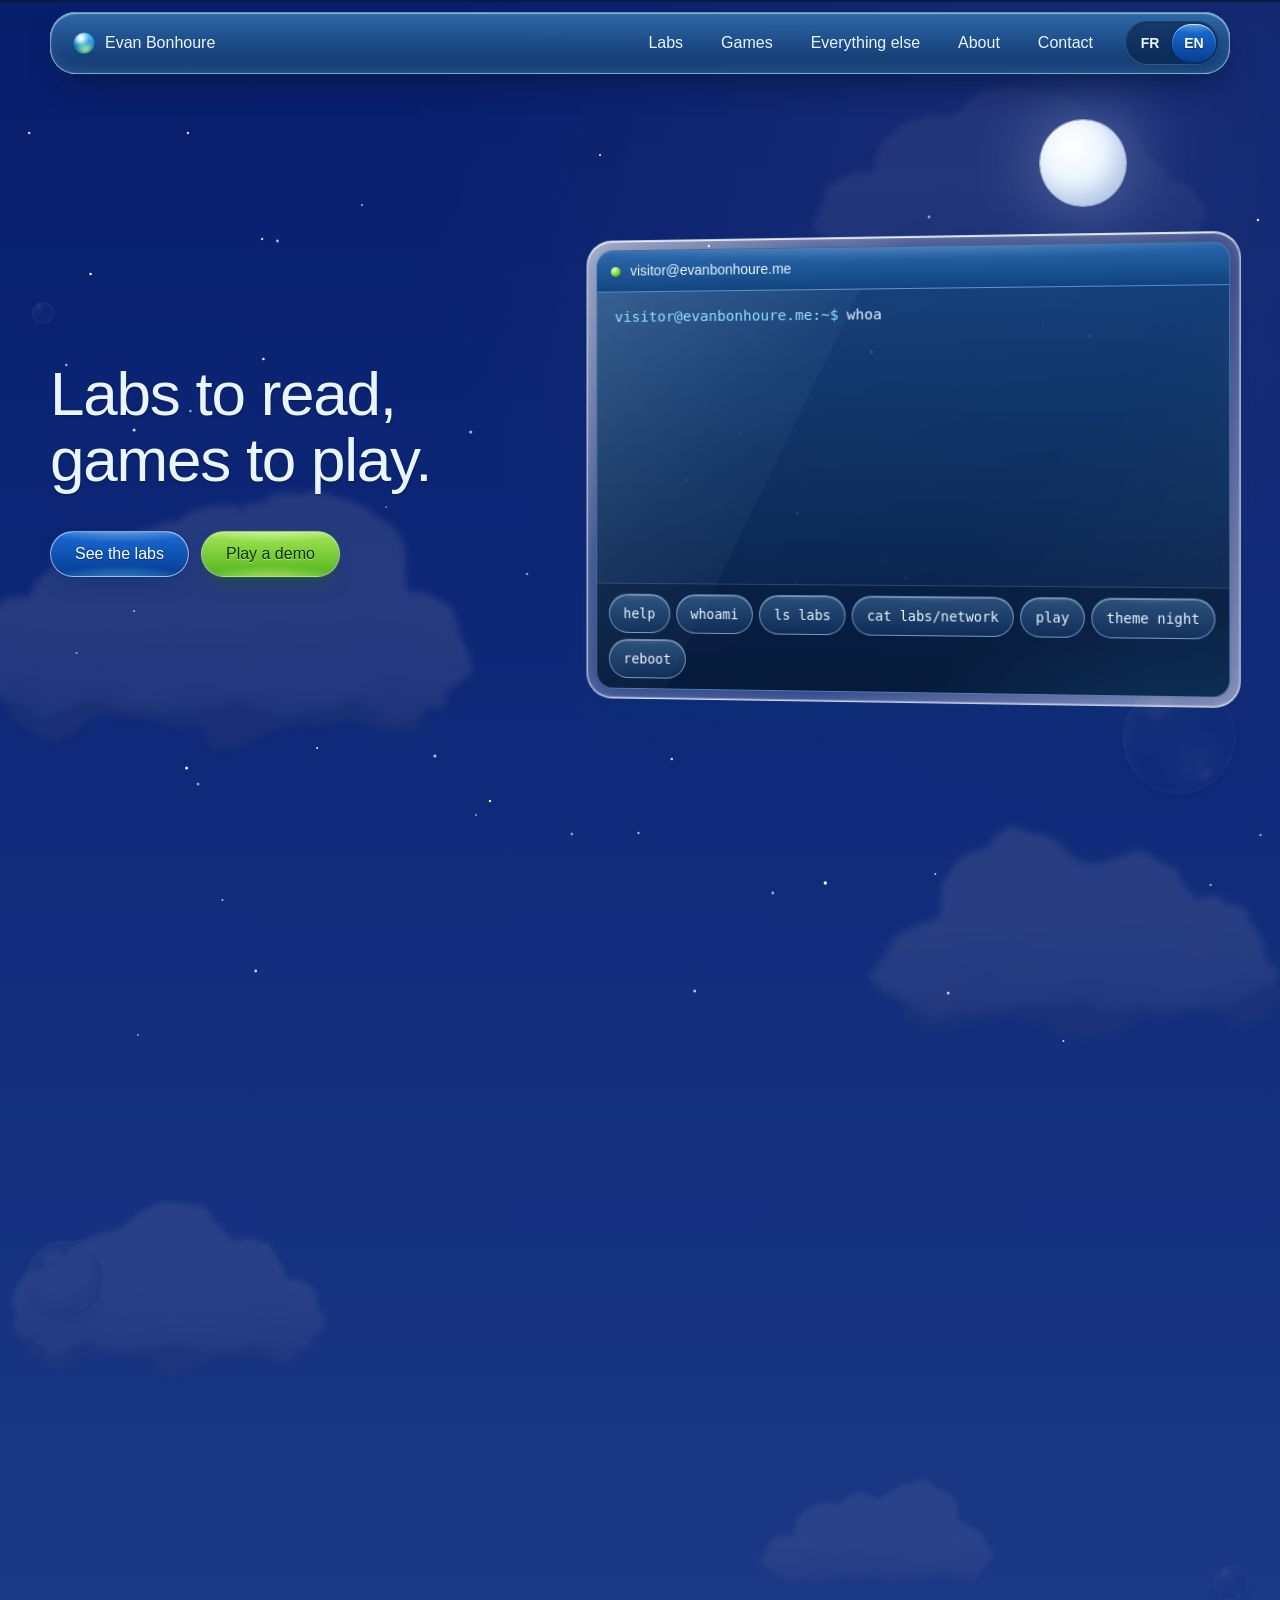
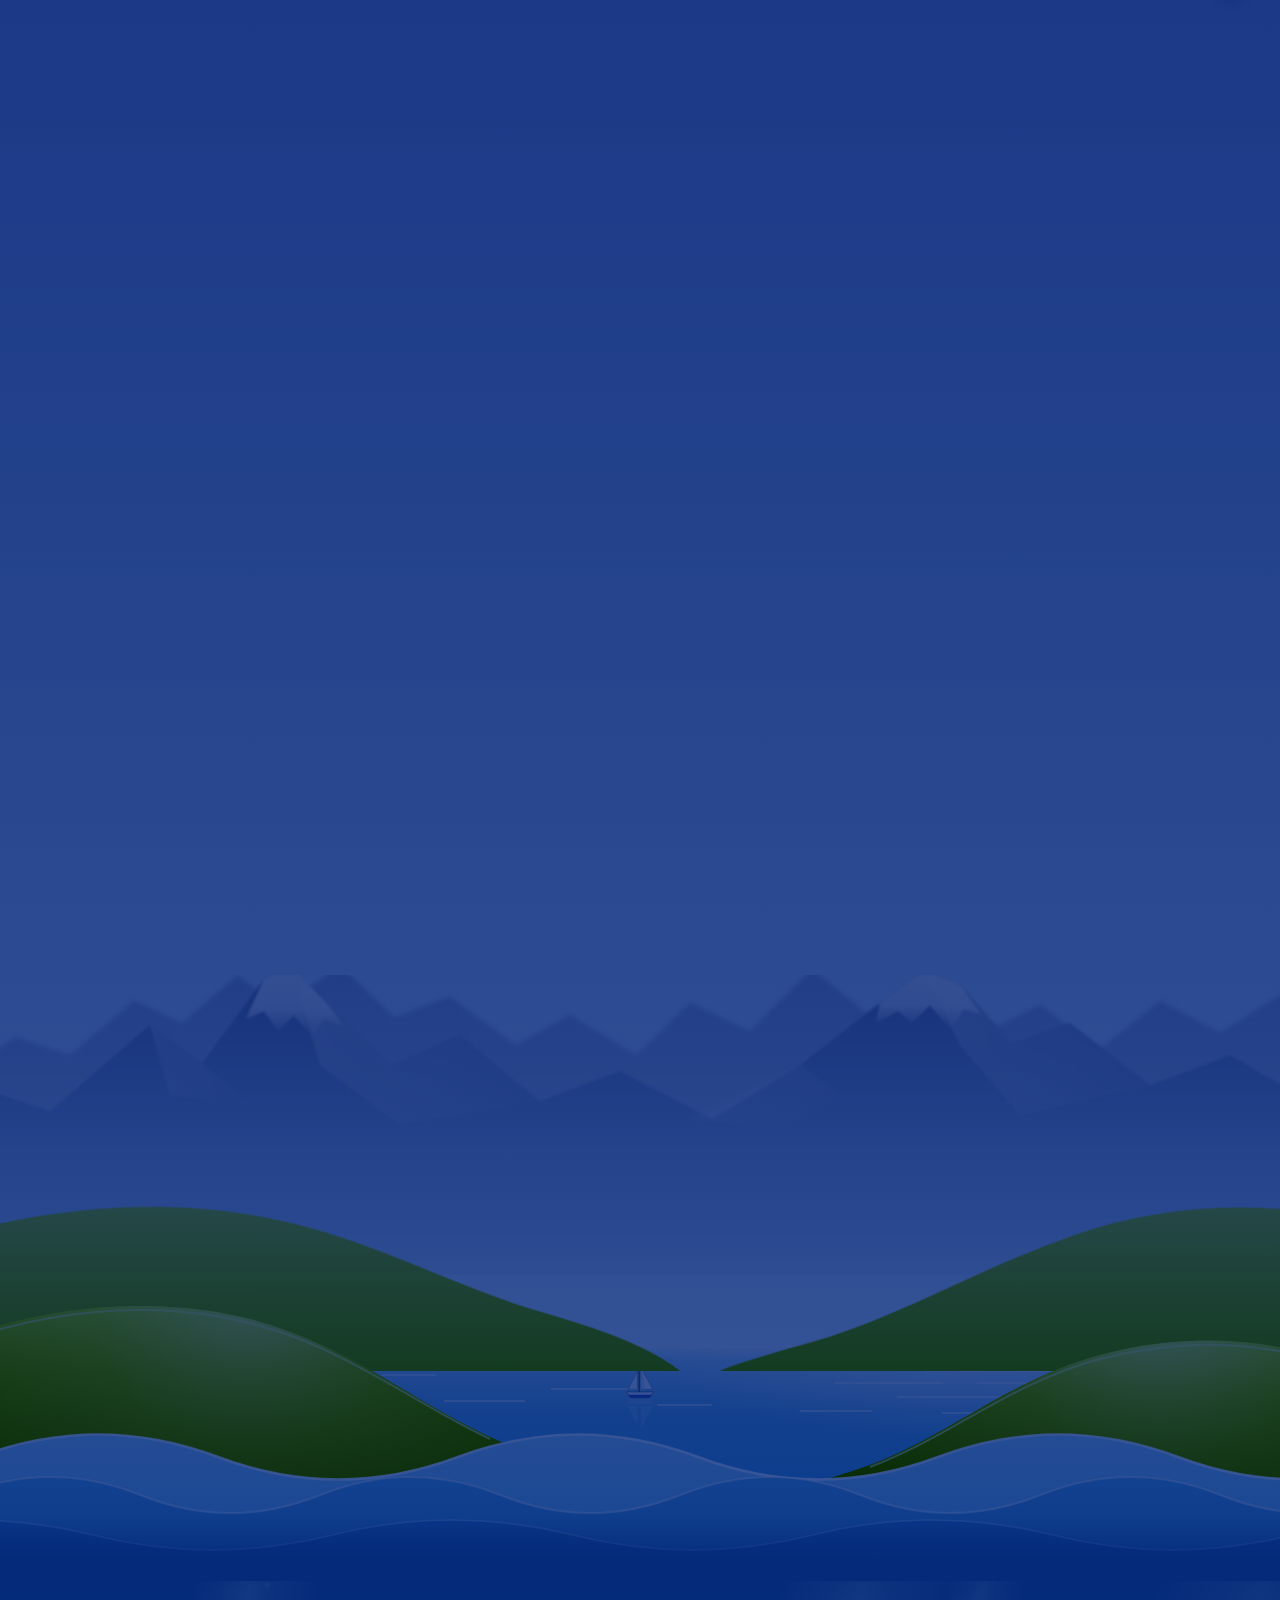
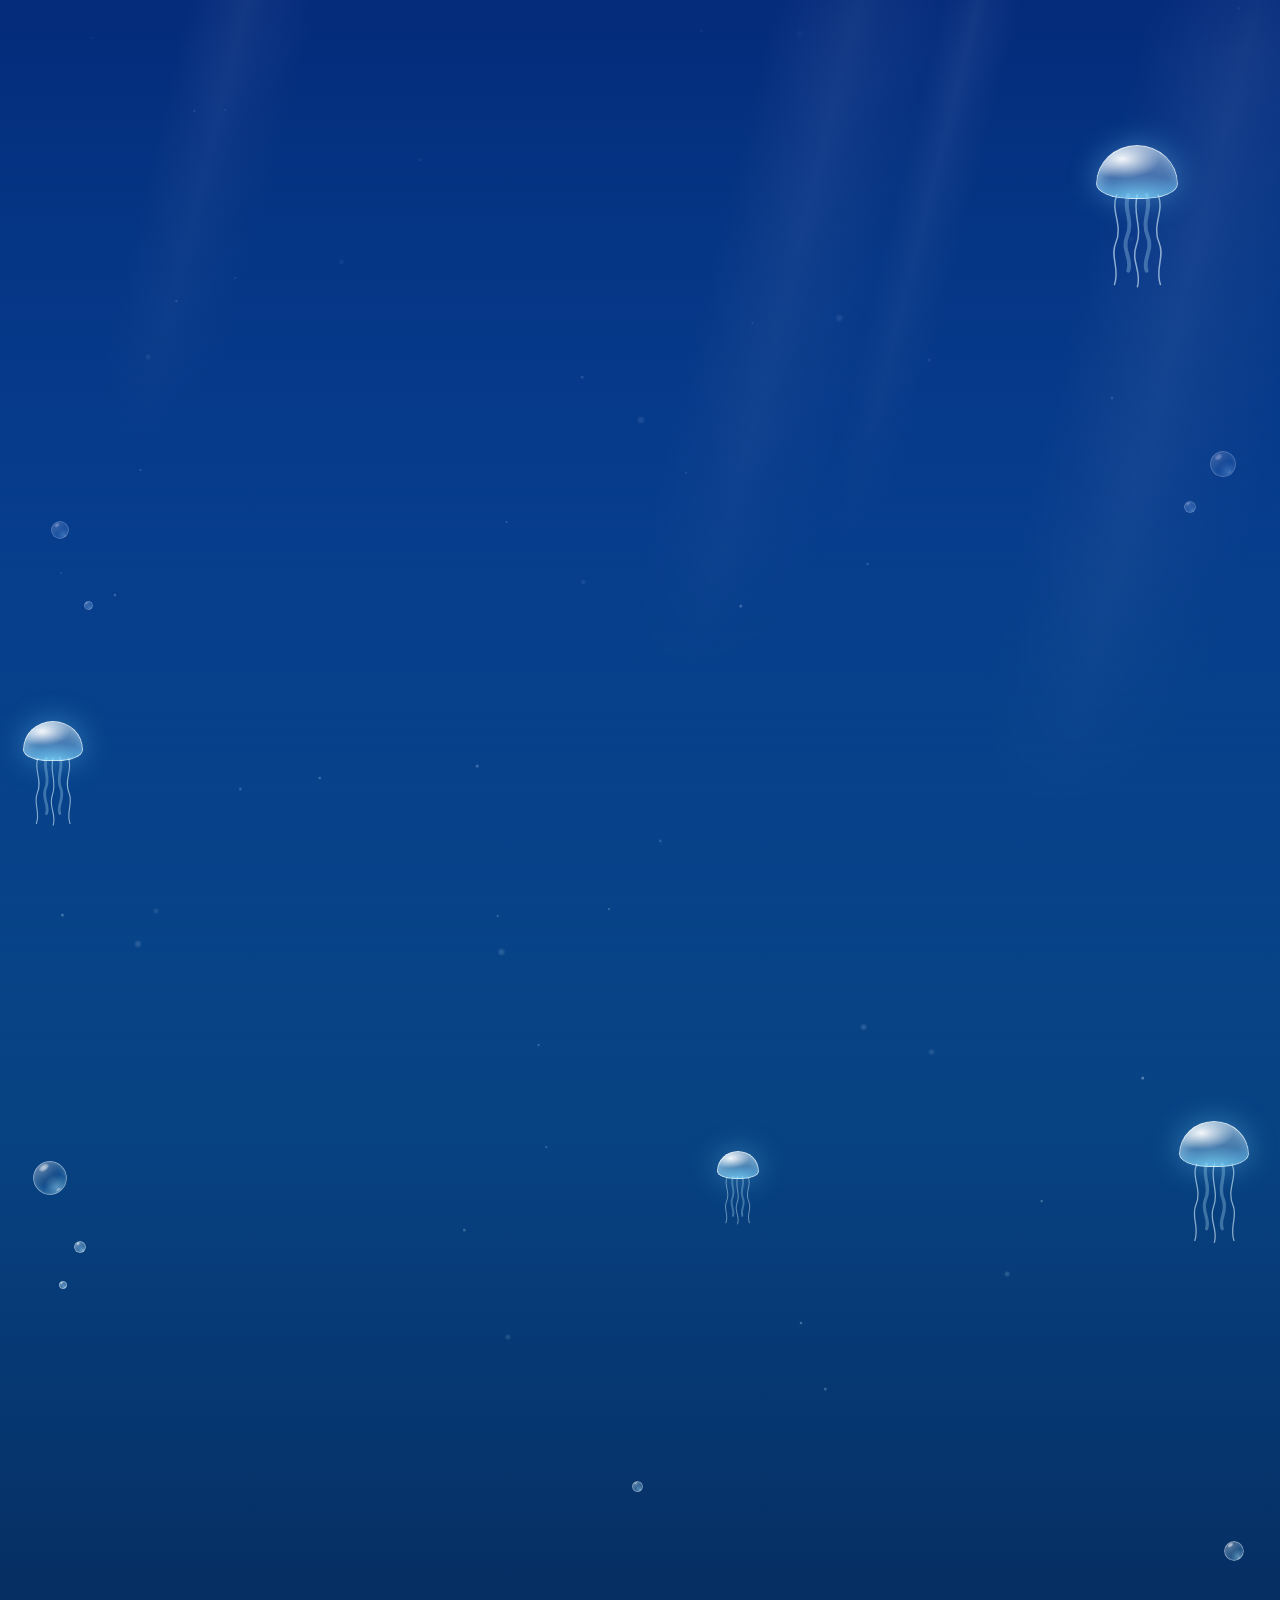
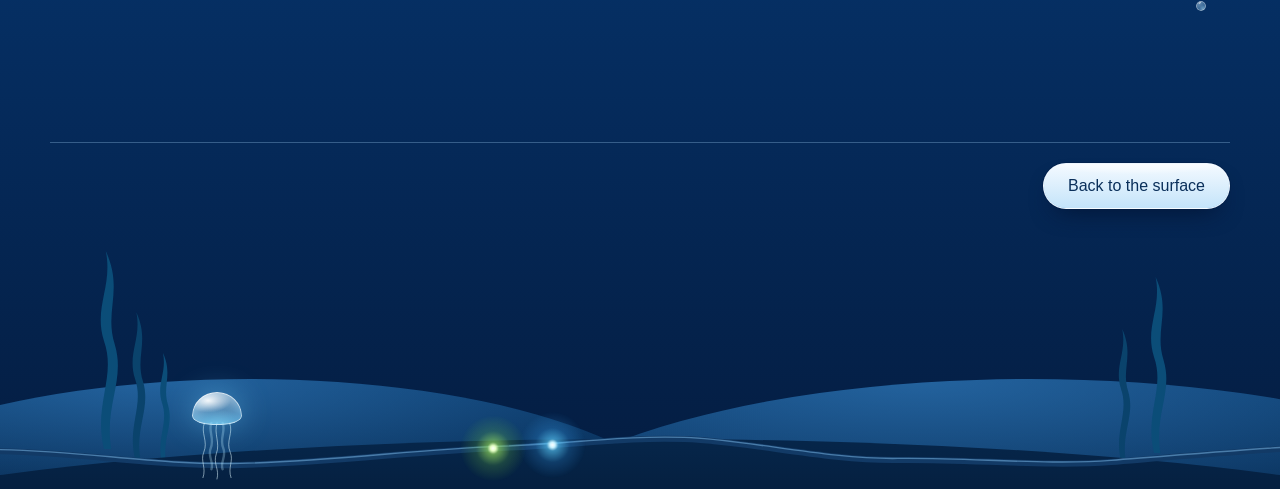
==== commit f34e8d9e: "Scènes des projets, page « Tout le reste » et animations - Accueil : une mise en scène par projet (î" ====
--- a/en/index.html
+++ b/en/index.html
@@ -24,10 +24,10 @@
 <body>
 <div class="fa-boot"><div class="fa-boot-sky" aria-hidden="true"><div class="fa-boot-clip"><span class="fa-boot-w">Evan</span> <span class="fa-boot-w">Bonhoure</span></div></div><div class="fa-boot-sea" aria-hidden="true"><div class="fa-boot-clip"><span class="fa-boot-w">Evan</span> <span class="fa-boot-w">Bonhoure</span></div></div><span class="fa-boot-line" aria-hidden="true"></span><button type="button" class="fa-boot-skip">Skip</button></div>
 <div class="desk">
-<div class="sc-host" data-sc-name="Main"><div class="fa-noblur" style="position: relative; display: flex; flex-direction: column; overflow-x: clip; font-family: &quot;Source Sans 3&quot;, &quot;Lucida Grande&quot;, &quot;Trebuchet MS&quot;, sans-serif; font-size: 16px; line-height: 1.5; color: rgb(10, 37, 64); background: rgb(4, 28, 64);"><svg width="0" height="0" aria-hidden="true" style="position: absolute;"><defs><filter id="fa-cloud-a" x="-20%" y="-30%" width="140%" height="160%" color-interpolation-filters="sRGB"><feTurbulence type="fractalNoise" baseFrequency="0.011 0.019" numOctaves="4" seed="4" result="n"></feTurbulence><feDisplacementMap in="SourceGraphic" in2="n" scale="44" xChannelSelector="R" yChannelSelector="G" result="d"></feDisplacementMap><feGaussianBlur in="d" stdDeviation="4"></feGaussianBlur></filter><filter id="fa-cloud-b" x="-20%" y="-30%" width="140%" height="160%" color-interpolation-filters="sRGB"><feTurbulence type="fractalNoise" baseFrequency="0.014 0.022" numOctaves="4" seed="11" result="n"></feTurbulence><feDisplacementMap in="SourceGraphic" in2="n" scale="40" xChannelSelector="R" yChannelSelector="G" result="d"></feDisplacementMap><feGaussianBlur in="d" stdDeviation="3.5"></feGaussianBlur></filter><filter id="fa-soft" x="-5%" y="-10%" width="110%" height="120%"><feGaussianBlur stdDeviation="2.2"></feGaussianBlur></filter><filter id="fa-soft2" x="-5%" y="-10%" width="110%" height="120%"><feGaussianBlur stdDeviation="0.9"></feGaussianBlur></filter><linearGradient id="fa-cloud-g" gradientUnits="userSpaceOnUse" x1="0" y1="30" x2="0" y2="250"><stop offset="0" stop-color="#ffffff"></stop><stop offset=".5" stop-color="#ffffff"></stop><stop offset=".8" stop-color="#e2f0fb"></stop><stop offset="1" stop-color="#bfd9f0"></stop></linearGradient><linearGradient id="fa-m-far" x1="0" y1="0" x2="0" y2="1"><stop offset="0" stop-color="#9cc4e8"></stop><stop offset=".8" stop-color="#d6ecfa"></stop><stop offset="1" stop-color="#d6ecfa"></stop></linearGradient><linearGradient id="fa-m-mid" x1="0" y1="0" x2="0" y2="1"><stop offset="0" stop-color="#5f9bd3"></stop><stop offset=".6" stop-color="#a9d2f0"></stop><stop offset="1" stop-color="#cfe8f9"></stop></linearGradient><linearGradient id="fa-m-lit" x1="0" y1="0" x2="1" y2="1"><stop offset="0" stop-color="#ffffff" stop-opacity=".5"></stop><stop offset="1" stop-color="#ffffff" stop-opacity="0"></stop></linearGradient><linearGradient id="fa-m-snow" x1="0" y1="0" x2="0" y2="1"><stop offset="0" stop-color="#ffffff"></stop><stop offset=".6" stop-color="#ffffff" stop-opacity=".85"></stop><stop offset="1" stop-color="#ffffff" stop-opacity="0"></stop></linearGradient><linearGradient id="fa-h-back" x1="0" y1="0" x2="0" y2="1"><stop offset="0" stop-color="#a9df7c"></stop><stop offset="1" stop-color="#58b338"></stop></linearGradient><linearGradient id="fa-h-front" x1="0" y1="0" x2="0" y2="1"><stop offset="0" stop-color="#a4e84e"></stop><stop offset=".35" stop-color="#63c022"></stop><stop offset="1" stop-color="#27820b"></stop></linearGradient><radialGradient id="fa-h-sunL" gradientUnits="userSpaceOnUse" cx="330" cy="40" r="330"><stop offset="0" stop-color="#f4ffad" stop-opacity=".85"></stop><stop offset=".5" stop-color="#d8f97c" stop-opacity=".3"></stop><stop offset="1" stop-color="#d8f97c" stop-opacity="0"></stop></radialGradient><radialGradient id="fa-h-sunR" gradientUnits="userSpaceOnUse" cx="1240" cy="60" r="320"><stop offset="0" stop-color="#f4ffad" stop-opacity=".85"></stop><stop offset=".5" stop-color="#d8f97c" stop-opacity=".3"></stop><stop offset="1" stop-color="#d8f97c" stop-opacity="0"></stop></radialGradient><linearGradient id="fa-h-shade" x1="0" y1="0" x2="0" y2="1"><stop offset="0" stop-color="#1c6b08" stop-opacity="0"></stop><stop offset="1" stop-color="#1c6b08" stop-opacity=".34"></stop></linearGradient><linearGradient id="fa-w1" x1="0" y1="0" x2="0" y2="1"><stop offset="0" stop-color="#9fe4fb"></stop><stop offset="1" stop-color="#3fb6ec"></stop></linearGradient><linearGradient id="fa-w2" x1="0" y1="0" x2="0" y2="1"><stop offset="0" stop-color="#4fc0f0"></stop><stop offset="1" stop-color="#178bd6"></stop></linearGradient><linearGradient id="fa-w3" x1="0" y1="0" x2="0" y2="1"><stop offset="0" stop-color="#2a9be0"></stop><stop offset=".55" stop-color="#0e77c6"></stop><stop offset="1" stop-color="#0e77c6"></stop></linearGradient></defs></svg><header style="position: sticky; top: 12px; z-index: 40; margin-top: 12px; padding: 0px 24px;"><nav class="fa-navskin" aria-label="Main navigation" style="max-width: 1180px; margin: 0px auto; min-height: 60px; padding: 8px 10px 8px 14px; display: flex; flex-wrap: wrap; align-items: center; justify-content: space-between; gap: 8px 20px;"><a class="fa-nav-a" href="#haut" style="gap: 10px; padding: 0px 8px;"><span class="fa-orb" aria-hidden="true" style="width: 22px; height: 22px;"></span><span>Evan Bonhoure</span></a><div style="display: flex; flex-wrap: wrap; align-items: center; gap: 4px 6px;"><a class="fa-nav-a" href="#labs">Labs</a><a class="fa-nav-a" href="#jeux">Games</a><a class="fa-nav-a" href="#apropos">About</a><a class="fa-nav-a" href="#contact">Contact</a><div class="fa-seg" role="group" aria-label="Language" style="margin-left: 10px;"><a class="fa-seg-b" href="/" hreflang="fr" lang="fr" aria-label="Français">FR</a><a class="fa-seg-b fa-seg-on" href="/en/" hreflang="en" lang="en" aria-label="English" aria-current="true">EN</a></div></div></nav></header><div id="haut" style="position: relative; overflow: clip; margin-top: -72px; padding: 148px 24px 400px; background: radial-gradient(circle at 86% 4%, rgba(255, 255, 255, 0.95) 0%, rgba(255, 255, 255, 0.5) 4%, rgba(255, 255, 255, 0) 22%), linear-gradient(rgb(47, 143, 230) 0%, rgb(92, 176, 241) 24%, rgb(157, 214, 248) 54%, rgb(207, 238, 252) 80%, rgb(233, 248, 254) 100%);"><div aria-hidden="true" style="position: absolute; inset: 0px; pointer-events: none;"><div class="fa-sky"></div><div class="fa-sun" style="left: calc(86% - 600px); top: -500px; width: 1200px; height: 1200px;"></div><div class="fa-px" data-px="0.14" style="position: absolute; top: 60px; right: 1%;"><div class="fa-drift" style="animation-duration: 42s; animation-delay: -13s;"><svg width="520" height="235" viewBox="0 0 620 280"><g filter="url(#fa-cloud-a)"><g fill="#a9cbe9"><circle cx="160" cy="196" r="58"></circle><circle cx="320" cy="190" r="74"></circle><circle cx="468" cy="200" r="52"></circle><ellipse cx="312" cy="214" rx="220" ry="34"></ellipse></g><g fill="url(#fa-cloud-g)"><circle cx="150" cy="176" r="60"></circle><circle cx="228" cy="146" r="82"></circle><circle cx="322" cy="124" r="98"></circle><circle cx="414" cy="154" r="80"></circle><circle cx="482" cy="184" r="56"></circle><ellipse cx="312" cy="198" rx="226" ry="38"></ellipse></g></g></svg></div></div><div class="fa-px" data-px="0.2" style="position: absolute; top: 500px; left: -9%;"><div class="fa-drift" style="animation-duration: 55s; animation-delay: -39s; animation-direction: alternate-reverse;"><svg width="660" height="298" viewBox="0 0 620 280"><g filter="url(#fa-cloud-b)"><g fill="#a9cbe9"><circle cx="160" cy="196" r="58"></circle><circle cx="320" cy="190" r="74"></circle><circle cx="468" cy="200" r="52"></circle><ellipse cx="312" cy="214" rx="220" ry="34"></ellipse></g><g fill="url(#fa-cloud-g)"><circle cx="138" cy="182" r="52"></circle><circle cx="210" cy="150" r="74"></circle><circle cx="300" cy="136" r="88"></circle><circle cx="398" cy="128" r="96"></circle><circle cx="486" cy="178" r="60"></circle><ellipse cx="312" cy="198" rx="232" ry="38"></ellipse></g></g></svg></div></div><div class="fa-px" data-px="0.16" style="position: absolute; top: 880px; right: -7%;"><div class="fa-drift" style="animation-duration: 47s; animation-delay: -5s;"><svg width="580" height="262" viewBox="0 0 620 280"><g filter="url(#fa-cloud-a)"><g fill="#a9cbe9"><circle cx="160" cy="196" r="58"></circle><circle cx="320" cy="190" r="74"></circle><circle cx="468" cy="200" r="52"></circle><ellipse cx="312" cy="214" rx="220" ry="34"></ellipse></g><g fill="url(#fa-cloud-g)"><circle cx="160" cy="180" r="56"></circle><circle cx="250" cy="134" r="92"></circle><circle cx="352" cy="150" r="80"></circle><circle cx="440" cy="174" r="64"></circle><ellipse cx="306" cy="198" rx="214" ry="36"></ellipse></g></g></svg></div></div><div class="fa-px" data-px="0.12" style="position: absolute; top: 1300px; left: -4%; opacity: 0.95;"><div class="fa-drift" style="animation-duration: 40s; animation-delay: -25s;"><svg width="430" height="194" viewBox="0 0 620 280"><g filter="url(#fa-cloud-b)"><g fill="#a9cbe9"><circle cx="160" cy="196" r="58"></circle><circle cx="320" cy="190" r="74"></circle><circle cx="468" cy="200" r="52"></circle><ellipse cx="312" cy="214" rx="220" ry="34"></ellipse></g><g fill="url(#fa-cloud-g)"><circle cx="150" cy="176" r="60"></circle><circle cx="228" cy="146" r="82"></circle><circle cx="322" cy="124" r="98"></circle><circle cx="414" cy="154" r="80"></circle><circle cx="482" cy="184" r="56"></circle><ellipse cx="312" cy="198" rx="226" ry="38"></ellipse></g></g></svg></div></div><div class="fa-px" data-px="0.08" style="position: absolute; top: 1560px; right: 20%; opacity: 0.9;"><div class="fa-drift" style="animation-duration: 35s; animation-delay: -8s; animation-direction: alternate-reverse;"><svg width="300" height="135" viewBox="0 0 620 280"><g filter="url(#fa-cloud-a)"><g fill="url(#fa-cloud-g)"><circle cx="138" cy="182" r="52"></circle><circle cx="210" cy="150" r="74"></circle><circle cx="300" cy="136" r="88"></circle><circle cx="398" cy="128" r="96"></circle><circle cx="486" cy="178" r="60"></circle><ellipse cx="312" cy="198" rx="232" ry="38"></ellipse></g></g></svg></div></div><div class="fa-px" data-px="-0.16" style="position: absolute; top: 640px; right: 3.5%;"><span class="fa-float" style="display: block; animation-duration: 13s;"><span class="fa-bub fa-bub-sky" style="position: relative; display: block; width: 112px; height: 112px;"></span></span></div><div class="fa-px" data-px="-0.12" style="position: absolute; top: 1150px; left: 2%;"><span class="fa-float" style="display: block; animation-duration: 11s;"><span class="fa-bub fa-bub-sky" style="position: relative; display: block; width: 78px; height: 78px;"></span></span></div><div class="fa-px" data-px="-0.08" style="position: absolute; top: 1480px; right: 2.5%;"><span class="fa-float" style="display: block; animation-duration: 8s;"><span class="fa-bub fa-bub-sky" style="position: relative; display: block; width: 34px; height: 34px;"></span></span></div><div class="fa-px" data-px="-0.06" style="position: absolute; top: 300px; left: 2.5%;"><span class="fa-float" style="display: block; animation-duration: 7s;"><span class="fa-bub fa-bub-sky" style="position: relative; display: block; width: 22px; height: 22px;"></span></span></div><div style="position: absolute; left: 0px; right: 0px; bottom: 0px; height: 520px; overflow: clip;"><div class="fa-px" data-px="0.09" style="position: absolute; left: 0px; right: 0px; bottom: 90px; height: 360px;"><svg width="100%" height="100%" viewBox="0 0 1440 360" preserveAspectRatio="xMidYMax slice" style="display: block;"><path d="M-20 360 V190 L40 168 L96 132 L150 150 L214 96 L262 118 L318 70 L360 104 L420 60 L474 112 L530 92 L596 140 L650 110 L716 150 L770 98 L830 126 L892 64 L946 108 L1004 82 L1060 130 L1120 100 L1180 144 L1240 96 L1300 128 L1360 90 L1410 122 L1460 108 V360 Z" fill="url(#fa-m-far)" filter="url(#fa-soft)"></path></svg></div><div class="fa-px" data-px="0.06" style="position: absolute; left: 0px; right: 0px; bottom: 80px; height: 360px;"><svg width="100%" height="100%" viewBox="0 0 1440 360" preserveAspectRatio="xMidYMax slice" style="display: block;"><g filter="url(#fa-soft2)"><path d="M-20 360 V214 L70 176 L130 196 L230 110 L282 148 L344 64 L372 52 L410 92 L470 150 L540 120 L620 186 L700 156 L792 204 L880 150 L960 88 L1004 56 L1040 70 L1092 128 L1150 108 L1230 170 L1310 140 L1390 186 L1460 170 V360 Z" fill="url(#fa-m-mid)"></path><path d="M372 52 L410 92 L470 150 L540 120 L620 186 L480 210 L400 150 Z" fill="url(#fa-m-lit)"></path><path d="M1004 56 L1040 70 L1092 128 L1150 108 L1230 170 L1100 200 L1040 130 Z" fill="url(#fa-m-lit)"></path><path d="M230 110 L282 148 L330 190 L250 180 Z" fill="url(#fa-m-lit)" opacity=".7"></path><path d="M770 204 L880 150 L920 180 L860 214 Z" fill="url(#fa-m-lit)" opacity=".5"></path><path d="M344 64 L372 52 L410 92 L424 112 L404 104 L392 122 L374 100 L358 116 L344 96 L326 104 Z" fill="url(#fa-m-snow)"></path><path d="M960 88 L1004 56 L1040 70 L1062 100 L1044 94 L1030 114 L1010 90 L992 108 L978 96 L956 108 Z" fill="url(#fa-m-snow)"></path></g></svg></div><div style="position: absolute; left: 0px; right: 0px; bottom: 120px; height: 130px; background: linear-gradient(rgba(233, 248, 254, 0) 0%, rgba(233, 248, 254, 0.88) 68%, rgba(233, 248, 254, 0.96) 100%);"></div><div style="position: absolute; left: 0px; right: 0px; bottom: 0px; height: 150px; background: radial-gradient(40% 90% at 78% 0%, rgba(255, 255, 255, 0.75) 0%, rgba(255, 255, 255, 0) 70%), linear-gradient(rgb(242, 251, 255) 0%, rgb(166, 226, 249) 10%, rgb(85, 194, 240) 45%, rgb(47, 176, 234) 100%);"></div><svg width="100%" height="90" viewBox="0 0 1440 90" preserveAspectRatio="none" style="position: absolute; left: 0px; bottom: 60px; display: block;"><path d="M980 14h150M1040 26h210M940 38h120M1100 38h90M1010 52h260M900 66h80M1060 68h160M690 22h70M620 44h100M740 60h60M430 30h60M500 56h90" fill="none" stroke="#ffffff" stroke-opacity=".8" stroke-width="1.5" stroke-linecap="round"></path></svg><div class="fa-px" data-px="0.03" style="position: absolute; left: 0px; right: 0px; bottom: 50px; height: 230px;"><svg width="100%" height="100%" viewBox="0 0 1440 230" preserveAspectRatio="xMidYMax slice" style="display: block;"><path d="M-20 230 V110 C100 70 220 56 330 74 C440 92 520 140 610 168 C670 186 720 200 760 230 Z" fill="url(#fa-h-back)"></path><path d="M1460 230 V86 C1360 58 1250 60 1150 96 C1060 128 990 170 910 196 C870 208 830 218 800 230 Z" fill="url(#fa-h-back)"></path></svg></div><svg width="100%" height="250" viewBox="0 0 1440 250" preserveAspectRatio="xMidYMax slice" style="position: absolute; left: 0px; bottom: 0px; display: block;"><path d="M-20 250 V118 C70 74 180 50 290 66 C410 84 480 150 570 192 C620 214 650 232 690 250 Z" fill="url(#fa-h-front)"></path><path d="M-20 250 V118 C70 74 180 50 290 66 C410 84 480 150 570 192 C620 214 650 232 690 250 Z" fill="url(#fa-h-sunL)"></path><path d="M-20 250 V118 C70 74 180 50 290 66 C410 84 480 150 570 192 C620 214 650 232 690 250 Z" fill="url(#fa-h-shade)"></path><path d="M-20 122 C70 78 180 54 290 70 C410 88 480 152 570 194" fill="none" stroke="#e9ffb0" stroke-opacity=".7" stroke-width="2"></path><path d="M1460 250 V134 C1370 94 1280 84 1180 110 C1090 134 1030 190 950 220 C910 234 880 242 850 250 Z" fill="url(#fa-h-front)"></path><path d="M1460 250 V134 C1370 94 1280 84 1180 110 C1090 134 1030 190 950 220 C910 234 880 242 850 250 Z" fill="url(#fa-h-sunR)"></path><path d="M1460 250 V134 C1370 94 1280 84 1180 110 C1090 134 1030 190 950 220 C910 234 880 242 850 250 Z" fill="url(#fa-h-shade)"></path><path d="M1460 138 C1370 98 1280 88 1180 114 C1090 138 1030 192 950 222" fill="none" stroke="#e9ffb0" stroke-opacity=".7" stroke-width="2"></path></svg></div><div class="fa-tint fa-tint-sky"></div><div class="fa-stars" style="box-shadow: 2.2vw 130px 0px 0.3px rgba(255, 255, 255, 0.79), 14.6vw 130px 0px 0.2px rgba(255, 255, 255, 0.83), 15.4vw 781px 0px 0.5px rgba(255, 255, 255, 0.52), 53.5vw 477px 0px 0.3px rgba(255, 255, 255, 0.95), 10.1vw 35px 0px 0.7px rgba(255, 255, 255, 0.65), 20.5vw 356px 0px 0.3px rgba(255, 255, 255, 0.93), 21.6vw 238px 0px 0.4px rgba(255, 255, 255, 0.72), 94.5vw 882px 0px 0.2px rgba(255, 255, 255, 0.55), 83.0vw 1038px 0px 0.0px rgba(255, 255, 255, 0.82), 86.1vw 688px 0px 0.2px rgba(255, 255, 255, 0.85), 72.5vw 214px 0px 0.4px rgba(255, 255, 255, 0.56), 5.1vw 362px 0px 0.2px rgba(255, 255, 255, 0.65), 64.4vw 880px 0px 0.7px rgba(255, 255, 255, 0.94), 98.4vw 832px 0px 0.2px rgba(255, 255, 255, 0.54), 62.1vw 579px 0px 0.5px rgba(255, 255, 255, 0.50), 19.9vw 968px 0px 0.4px rgba(255, 255, 255, 0.80), 10.4vw 427px 0px 0.6px rgba(255, 255, 255, 0.77), 98.2vw 217px 0px 0.3px rgba(255, 255, 255, 0.85), 44.6vw 831px 0px 0.4px rgba(255, 255, 255, 0.51), 10.7vw 1032px 0px 0.1px rgba(255, 255, 255, 0.55), 33.9vw 753px 0px 0.6px rgba(255, 255, 255, 0.69), 49.8vw 830px 0px 0.2px rgba(255, 255, 255, 0.64), 61.0vw 673px 0px 0.0px rgba(255, 255, 255, 0.51), 14.5vw 765px 0px 0.5px rgba(255, 255, 255, 0.94), 76.2vw 277px 0px 0.5px rgba(255, 255, 255, 0.94), 35.2vw 25px 0px 0.3px rgba(255, 255, 255, 0.59), 18.3vw 60px 0px 0.1px rgba(255, 255, 255, 0.88), 5.9vw 650px 0px 0.1px rgba(255, 255, 255, 0.55), 81.4vw 323px 0px 0.1px rgba(255, 255, 255, 0.68), 69.1vw 557px 0px 0.6px rgba(255, 255, 255, 0.65), 52.4vw 756px 0px 0.3px rgba(255, 255, 255, 0.81), 46.8vw 152px 0px 0.1px rgba(255, 255, 255, 0.84), 74.0vw 990px 0px 0.5px rgba(255, 255, 255, 0.74), 17.3vw 897px 0px 0.1px rgba(255, 255, 255, 0.66), 14.8vw 408px 0px 0.2px rgba(255, 255, 255, 0.66), 70.7vw 575px 0px 0.2px rgba(255, 255, 255, 0.84), 73.0vw 871px 0px 0.0px rgba(255, 255, 255, 0.76), 88.7vw 282px 0px 0.1px rgba(255, 255, 255, 0.86), 36.7vw 429px 0px 0.6px rgba(255, 255, 255, 0.64), 20.4vw 236px 0px 0.2px rgba(255, 255, 255, 0.80), 37.1vw 812px 0px 0.0px rgba(255, 255, 255, 0.57), 62.2vw 510px 0px 0.3px rgba(255, 255, 255, 0.92), 28.2vw 202px 0px 0.0px rgba(255, 255, 255, 0.69), 30.1vw 504px 0px 0.0px rgba(255, 255, 255, 0.45), 38.2vw 798px 0px 0.2px rgba(255, 255, 255, 0.91), 57.8vw 431px 0px 0.5px rgba(255, 255, 255, 0.57), 60.3vw 890px 0px 0.4px rgba(255, 255, 255, 0.61), 10.4vw 608px 0px 0.1px rgba(255, 255, 255, 0.64), 54.2vw 988px 0px 0.5px rgba(255, 255, 255, 0.71), 85.1vw 333px 0px 0.3px rgba(255, 255, 255, 0.79), 55.3vw 243px 0px 0.3px rgba(255, 255, 255, 0.86), 24.7vw 745px 0px 0.0px rgba(255, 255, 255, 0.93), 68.0vw 349px 0px 0.7px rgba(255, 255, 255, 0.85), 7.0vw 271px 0px 0.3px rgba(255, 255, 255, 0.95), 14.8vw 63px 0px 0.2px rgba(255, 255, 255, 0.47), 41.1vw 571px 0px 0.3px rgba(255, 255, 255, 0.52);"></div><div class="fa-moon"></div></div><div style="position: relative; max-width: 1180px; margin: 0px auto; display: flex; flex-direction: column; gap: 112px;"><div style="display: flex; flex-wrap: wrap; align-items: center; gap: 40px 56px; min-height: calc(100svh - 262px); perspective: 1800px;"><div style="flex: 1 1 380px; min-width: 0px; display: flex; flex-direction: column; align-items: flex-start; gap: 30px;"><h1 style="margin: 0px; font-size: 62px; line-height: 1.06; font-weight: 300; letter-spacing: -0.02em; color: rgb(5, 37, 72); text-shadow: rgba(255, 255, 255, 0.55) 0px 1px 0px;"><span class="fa-up" style="--fa-d: .08s; display: block;">Labs to read,</span><span class="fa-up" style="--fa-d: .17s; display: block;">games to play.</span></h1><div class="fa-up" style="--fa-d: .26s; display: flex; flex-wrap: wrap; gap: 12px; margin-top: 8px;"><a class="fa-btn" href="#labs">See the labs</a><a class="fa-btn fa-btn-go" href="#demo">Play a demo</a></div></div><section id="terminal" class="fa-win fa-up fa-hero-term" aria-label="Terminal" data-term="" style="--fa-d: .34s; flex: 1.3 1 520px; min-width: 0px; scroll-margin-top: 96px;"><div class="fa-pane fa-term"><div class="fa-term-bar"><span class="fa-led" aria-hidden="true"></span><span>visitor@evanbonhoure.me</span></div><div class="fa-term-scr" data-term-scr=""><div class="fa-term-out" data-term-out="" role="log" aria-live="polite"><div class="fa-t-cmd">~$ whoami</div><div>Evan Bonhoure, a student in systems administration, networking and cybersecurity. I document my labs and build games on the side.</div></div><label class="fa-term-line" hidden=""><span class="fa-term-ps" data-term-ps="" aria-hidden="true">~$</span><input class="fa-term-in" data-term-in="" type="text" aria-label="Command" autocomplete="off" autocapitalize="off" autocorrect="off" spellcheck="false" enterkeyhint="go" maxlength="80"></label></div><div class="fa-term-keys" data-term-keys="" hidden=""></div></div></section></div><section id="labs" style="display: flex; flex-direction: column; gap: 28px; scroll-margin-top: 96px;"><div class="fa-in" style="display: flex; flex-direction: column; gap: 8px;"><h2 style="margin: 0px; font-size: 42px; line-height: 1.1; font-weight: 300; color: rgb(5, 37, 72); text-shadow: rgba(255, 255, 255, 0.6) 0px 1px 0px;">Labs</h2><p style="margin: 0px; max-width: 40em; font-size: 18px; color: rgb(10, 47, 90); text-wrap: pretty;">Infrastructure built end to end, then documented: context, diagram, steps, pitfalls, takeaways.</p></div><article id="lab-minecraft" class="fa-win fa-in" style="scroll-margin-top: 96px;"><div class="fa-pane" style="display: flex; flex-wrap: wrap;"><figure style="flex: 1.25 1 480px; min-width: 0px; margin: 0px; min-height: 340px; padding: 28px; display: flex; flex-direction: column; justify-content: center; gap: 16px; overflow-x: auto; background: linear-gradient(rgb(220, 240, 252) 0%, rgb(195, 228, 248) 100%); border-right: 1px solid rgba(24, 96, 168, 0.25);"><div style="display: flex; align-items: center;"><div class="fa-node" style="flex: 0 0 auto; width: 118px;">Laptop<span style="font-size: 12px; font-weight: 400; color: rgb(51, 82, 110);">former host</span></div><div style="flex: 1 1 0%; min-width: 56px; display: flex; flex-direction: column; align-items: center; gap: 4px; padding-bottom: 20px;"><span style="font-size: 12px; color: rgb(51, 82, 110);">migration</span><span class="fa-wire fa-wire-h" data-pk="a:0:0:100" style="width: 100%; height: 2px; background: rgb(21, 104, 200);"></span></div><div class="fa-zone" style="flex: 0 1 250px; min-width: 190px;"><span style="font-size: 12px; font-weight: 700; letter-spacing: 0.04em; color: rgb(10, 58, 102);">Oracle Cloud</span><div class="fa-node fa-node-fw" style="min-height: 40px;">Crafty Controller</div><div class="fa-node" style="min-height: 40px;">Modded servers<span style="font-size: 12px; font-weight: 400; color: rgb(51, 82, 110);">NeoForge, Forge</span></div><div class="fa-node" style="min-height: 40px;">rclone backups</div></div><div style="flex: 1 1 0%; min-width: 56px; display: flex; flex-direction: column; align-items: center; gap: 4px; padding-bottom: 20px;"><span style="font-size: 12px; color: rgb(51, 82, 110);">connection</span><span class="fa-wire fa-wire-h" data-pk="b:0:100:0" style="width: 100%; height: 2px; background: rgb(21, 104, 200);"></span></div><div class="fa-node" style="flex: 0 0 auto; width: 96px;">Players</div></div><figcaption style="font-size: 13px; color: rgb(51, 82, 110);">Architecture diagram after the migration</figcaption></figure><div style="flex: 1 1 360px; min-width: 0px; padding: 32px 36px; display: flex; flex-direction: column; align-items: flex-start; gap: 14px;"><h3 style="margin: 0px; font-size: 27px; line-height: 1.2; font-weight: 500; color: rgb(5, 37, 72); text-wrap: balance;">Modded Minecraft server on Oracle Cloud</h3><p style="margin: 0px; font-size: 16px; line-height: 1.6; color: rgb(29, 60, 90); text-wrap: pretty;">A modded server that used to run on my laptop, migrated to an Oracle Cloud Always Free VM and managed with Crafty. The write-up will cover the install, the migration and the backups.</p><div style="display: flex; flex-wrap: wrap; gap: 6px;"><span class="fa-tag">Oracle Cloud</span><span class="fa-tag">Ubuntu 24.04</span><span class="fa-tag">Crafty Controller</span><span class="fa-tag">NeoForge</span><span class="fa-tag">rclone</span><span class="fa-tag">Tailscale</span></div><span class="fa-btn fa-btn-off" aria-disabled="true" style="margin-top: 6px;">Write-up coming soon</span></div></div></article><article id="lab-reseau" class="fa-win fa-in" style="scroll-margin-top: 96px;"><div class="fa-pane" style="display: flex; flex-wrap: wrap;"><div style="flex: 1 1 360px; min-width: 0px; padding: 32px 36px; display: flex; flex-direction: column; align-items: flex-start; justify-content: center; gap: 14px;"><h3 style="margin: 0px; font-size: 27px; line-height: 1.2; font-weight: 500; color: rgb(5, 37, 72); text-wrap: balance;">Secured network mock-up in VirtualBox</h3><p style="margin: 0px; font-size: 16px; line-height: 1.6; color: rgb(29, 60, 90); text-wrap: pretty;">A complete mock-up built from Debian VMs: Shorewall firewall, a DMZ with a web server, OpenVPN and a Squid proxy, plus an isolated LAN. The write-up will cover the diagram, the filtering rules and the tests.</p><div style="display: flex; flex-wrap: wrap; gap: 6px;"><span class="fa-tag">VirtualBox</span><span class="fa-tag">Debian</span><span class="fa-tag">Shorewall</span><span class="fa-tag">OpenVPN</span><span class="fa-tag">Squid</span><span class="fa-tag">DMZ</span></div><span class="fa-btn fa-btn-off" aria-disabled="true" style="margin-top: 6px;">Write-up coming soon</span></div><figure style="flex: 1.25 1 480px; min-width: 0px; margin: 0px; padding: 28px; display: flex; flex-direction: column; justify-content: center; gap: 16px; background: linear-gradient(rgb(220, 240, 252) 0%, rgb(195, 228, 248) 100%); border-left: 1px solid rgba(24, 96, 168, 0.25);"><div style="display: flex; flex-direction: column; align-items: center; width: 100%; max-width: 470px; margin: 0px auto;"><div class="fa-node" style="min-width: 150px;">Internet</div><span class="fa-wire fa-wire-v" data-pk="a:0:0:100 b:3:100:0" style="width: 2px; height: 16px; background: rgb(21, 104, 200);"></span><div class="fa-node fa-node-fw" style="min-width: 210px;">parefeu<span style="font-size: 12px; font-weight: 400;">Shorewall</span></div><span class="fa-wire fa-wire-v" data-pk="a:1:0:100 b:2:100:0" style="width: 2px; height: 16px; background: rgb(21, 104, 200);"></span><span class="fa-wire fa-wire-h" data-pk="a:2:50:0 b:1:100:50" style="width: 50%; height: 2px; background: rgb(21, 104, 200);"></span><div style="display: grid; grid-template-columns: repeat(2, minmax(0px, 1fr)); width: 100%;"><div style="display: flex; flex-direction: column; align-items: center; padding: 0px 8px;"><span class="fa-wire fa-wire-v" data-pk="a:3:0:100" style="width: 2px; height: 16px; background: rgb(21, 104, 200);"></span><div class="fa-zone" style="width: 100%;"><span style="font-size: 12px; font-weight: 700; letter-spacing: 0.04em; color: rgb(10, 58, 102);">DMZ</span><div class="fa-node" style="min-height: 38px;">serveurweb</div><div class="fa-node" style="min-height: 38px;">vpn<span style="font-size: 12px; font-weight: 400; color: rgb(51, 82, 110);">OpenVPN</span></div><div class="fa-node" style="min-height: 38px;">proxyweb<span style="font-size: 12px; font-weight: 400; color: rgb(51, 82, 110);">Squid</span></div></div></div><div style="display: flex; flex-direction: column; align-items: center; padding: 0px 8px;"><span class="fa-wire fa-wire-v" data-pk="b:0:100:0" style="width: 2px; height: 16px; background: rgb(21, 104, 200);"></span><div class="fa-zone" style="width: 100%;"><span style="font-size: 12px; font-weight: 700; letter-spacing: 0.04em; color: rgb(10, 58, 102);">LAN</span><div class="fa-node" style="min-height: 38px;">alice<span style="font-size: 12px; font-weight: 400; color: rgb(51, 82, 110);">client machine</span></div></div></div></div></div><figcaption style="font-size: 13px; color: rgb(51, 82, 110);">Zones and flows of the mock-up</figcaption></figure></div></article></section></div></div><div aria-hidden="true" style="position: relative; height: 170px; margin-top: -84px; overflow: clip;"><div class="fa-heave" style="position: absolute; left: 0px; top: 0px; animation-duration: 6s;"><svg class="fa-swell" width="4320" height="210" viewBox="0 0 4320 210" style="display: block; animation-duration: 24s;"><path d="M0 46 c80 -30 160 -30 240 0 s160 30 240 0 c80 -30 160 -30 240 0 s160 30 240 0 c80 -30 160 -30 240 0 s160 30 240 0 c80 -30 160 -30 240 0 s160 30 240 0 c80 -30 160 -30 240 0 s160 30 240 0 c80 -30 160 -30 240 0 s160 30 240 0 c80 -30 160 -30 240 0 s160 30 240 0 c80 -30 160 -30 240 0 s160 30 240 0 c80 -30 160 -30 240 0 s160 30 240 0 V210 H0 Z" fill="url(#fa-w1)" stroke="#ffffff" stroke-opacity=".9" stroke-width="2.5"></path></svg></div><div class="fa-heave" style="position: absolute; left: 0px; top: 0px; animation-duration: 5s;"><svg class="fa-swell-b" width="4320" height="210" viewBox="0 0 4320 210" style="display: block; animation-duration: 30s;"><path d="M0 84 c60 -24 120 -24 180 0 s120 24 180 0 c60 -24 120 -24 180 0 s120 24 180 0 c60 -24 120 -24 180 0 s120 24 180 0 c60 -24 120 -24 180 0 s120 24 180 0 c60 -24 120 -24 180 0 s120 24 180 0 c60 -24 120 -24 180 0 s120 24 180 0 c60 -24 120 -24 180 0 s120 24 180 0 c60 -24 120 -24 180 0 s120 24 180 0 c60 -24 120 -24 180 0 s120 24 180 0 c60 -24 120 -24 180 0 s120 24 180 0 c60 -24 120 -24 180 0 s120 24 180 0 c60 -24 120 -24 180 0 s120 24 180 0 V210 H0 Z" fill="url(#fa-w2)" stroke="#ffffff" stroke-opacity=".55" stroke-width="2"></path></svg></div><div class="fa-heave" style="position: absolute; left: -90px; top: 0px; animation-duration: 4.2s;"><svg class="fa-swell" width="4320" height="210" viewBox="0 0 4320 210" style="display: block; animation-duration: 16s;"><path d="M0 124 c80 -20 160 -20 240 0 s160 20 240 0 c80 -20 160 -20 240 0 s160 20 240 0 c80 -20 160 -20 240 0 s160 20 240 0 c80 -20 160 -20 240 0 s160 20 240 0 c80 -20 160 -20 240 0 s160 20 240 0 c80 -20 160 -20 240 0 s160 20 240 0 c80 -20 160 -20 240 0 s160 20 240 0 c80 -20 160 -20 240 0 s160 20 240 0 c80 -20 160 -20 240 0 s160 20 240 0 V210 H0 Z" fill="url(#fa-w3)" stroke="#bfeaff" stroke-opacity=".5" stroke-width="1.5"></path></svg></div><div style="position: absolute; left: 0px; right: 0px; bottom: 0px; height: 64px; background: linear-gradient(rgba(14, 119, 198, 0) 0%, rgb(14, 119, 198) 100%);"></div><div class="fa-tint fa-tint-wave"></div></div><div style="position: relative; overflow: clip; flex: 1 1 0%; padding: 56px 24px 0px; color: rgb(234, 246, 255); background: linear-gradient(rgb(14, 119, 198) 0%, rgb(12, 106, 184) 14%, rgb(9, 84, 156) 36%, rgb(7, 63, 126) 58%, rgb(5, 44, 94) 80%, rgb(4, 28, 64) 100%);"><div aria-hidden="true" style="position: absolute; inset: 0px; pointer-events: none;"><div class="fa-px" data-px="0.03" style="position: absolute; left: 0px; top: 0px;"><div class="fa-snow" style="box-shadow: 32.7vw 260px 0px 0.4px rgba(214, 240, 255, 0.22), 53.5vw 573px 0px 0.0px rgba(214, 240, 255, 0.31), 4.7vw 673px 0px 0.0px rgba(214, 240, 255, 0.22), 42.6vw 1247px 0px 0.1px rgba(214, 240, 255, 0.25), 62.5vw 1423px 0px 0.3px rgba(214, 240, 255, 0.29), 96.7vw 108px 0px 0.5px rgba(214, 240, 255, 0.26), 15.1vw 211px 0px 0.2px rgba(214, 240, 255, 0.38), 18.7vw 889px 0px 0.4px rgba(214, 240, 255, 0.28), 54.7vw 131px 0px 0.0px rgba(214, 240, 255, 0.25), 67.7vw 664px 0px 0.2px rgba(214, 240, 255, 0.33), 45.4vw 477px 0px 0.5px rgba(214, 240, 255, 0.35), 24.9vw 878px 0px 0.3px rgba(214, 240, 255, 0.39), 72.5vw 460px 0px 0.6px rgba(214, 240, 255, 0.23), 42.0vw 1145px 0px 0.1px rgba(214, 240, 255, 0.31), 4.8vw 1015px 0px 0.5px rgba(214, 240, 255, 0.33), 86.8vw 498px 0px 0.4px rgba(214, 240, 255, 0.33), 57.8vw 706px 0px 0.5px rgba(214, 240, 255, 0.41), 47.5vw 1009px 0px 0.0px rgba(214, 240, 255, 0.35), 64.4vw 1489px 0px 0.5px rgba(214, 240, 255, 0.26), 38.8vw 1016px 0px 0.0px rgba(214, 240, 255, 0.30), 17.5vw 210px 0px 0.0px rgba(214, 240, 255, 0.37), 13.7vw 401px 0px 0.2px rgba(214, 240, 255, 0.39), 8.9vw 695px 0px 0.3px rgba(214, 240, 255, 0.39), 81.3vw 1301px 0px 0.2px rgba(214, 240, 255, 0.29), 36.2vw 1330px 0px 0.6px rgba(214, 240, 255, 0.23), 18.3vw 378px 0px 0.1px rgba(214, 240, 255, 0.31), 58.7vw 423px 0px 0.0px rgba(214, 240, 255, 0.29), 37.2vw 866px 0px 0.6px rgba(214, 240, 255, 0.35), 51.5vw 941px 0px 0.4px rgba(214, 240, 255, 0.21), 89.2vw 1178px 0px 0.5px rgba(214, 240, 255, 0.38), 39.5vw 622px 0px 0.1px rgba(214, 240, 255, 0.34), 7.1vw 138px 0px 0.1px rgba(214, 240, 255, 0.24), 34.3vw 116px 0px 0.0px rgba(214, 240, 255, 0.23), 10.9vw 570px 0px 0.0px rgba(214, 240, 255, 0.39); animation-duration: 27s;"></div></div><div class="fa-px" data-px="0.08" style="position: absolute; left: 0px; top: 0px;"><div class="fa-snow" style="box-shadow: 67.4vw 1185px 2px 1.6px rgba(214, 240, 255, 0.20), 39.6vw 1495px 2px 1.3px rgba(214, 240, 255, 0.16), 26.6vw 420px 2px 1.4px rgba(214, 240, 255, 0.17), 11.5vw 515px 2px 1.4px rgba(214, 240, 255, 0.21), 20.8vw 143px 2px 1.2px rgba(214, 240, 255, 0.21), 39.1vw 1110px 2px 2.0px rgba(214, 240, 255, 0.19), 10.7vw 1102px 2px 1.9px rgba(214, 240, 255, 0.19), 65.5vw 476px 2px 2.1px rgba(214, 240, 255, 0.24), 78.6vw 1432px 2px 1.3px rgba(214, 240, 255, 0.21), 72.7vw 1210px 2px 1.5px rgba(214, 240, 255, 0.16), 62.4vw 192px 2px 1.8px rgba(214, 240, 255, 0.14), 45.5vw 740px 2px 1.1px rgba(214, 240, 255, 0.20), 50.0vw 578px 2px 2.1px rgba(214, 240, 255, 0.24), 88.3vw 397px 2px 1.0px rgba(214, 240, 255, 0.19), 12.1vw 1069px 2px 1.3px rgba(214, 240, 255, 0.16); animation-duration: 19s;"></div></div><div class="fa-px" data-px="0.05" style="position: absolute; top: 0px; left: 56%; width: 190px; height: 900px;"><div class="fa-ray fa-shine" style="left: 0px; width: 190px; height: 900px; animation-duration: 8s;"></div></div><div class="fa-px" data-px="0.03" style="position: absolute; top: 0px; left: 70%; width: 80px; height: 720px;"><div class="fa-ray fa-shine" style="left: 0px; width: 80px; height: 720px; animation-duration: 10s;"></div></div><div class="fa-px" data-px="0.05" style="position: absolute; top: 0px; left: 84%; width: 240px; height: 1040px;"><div class="fa-ray fa-shine" style="left: 0px; width: 240px; height: 1040px; animation-duration: 12s;"></div></div><div class="fa-px" data-px="0.03" style="position: absolute; top: 0px; left: 12%; width: 130px; height: 620px;"><div class="fa-ray fa-shine" style="left: 0px; width: 130px; height: 620px; animation-duration: 9s;"></div></div><span class="fa-rise" style="position: absolute; left: 4%; top: 540px; opacity: 0.8; animation-duration: 17s; animation-delay: -3s;"><span class="fa-wob" style="display: block; animation-duration: 3.9s;"><span class="fa-bub" style="position: relative; display: block; width: 18px; height: 18px;"></span></span></span><span class="fa-rise" style="position: absolute; left: 6.6%; top: 620px; opacity: 0.8; animation-duration: 12s; animation-delay: -7s;"><span class="fa-wob" style="display: block; animation-duration: 3.2s;"><span class="fa-bub" style="position: relative; display: block; width: 9px; height: 9px;"></span></span></span><span class="fa-rise" style="position: absolute; left: 94.5%; top: 470px; opacity: 0.8; animation-duration: 20s; animation-delay: -11s;"><span class="fa-wob" style="display: block; animation-duration: 4.5s;"><span class="fa-bub" style="position: relative; display: block; width: 26px; height: 26px;"></span></span></span><span class="fa-rise" style="position: absolute; left: 92.5%; top: 520px; opacity: 0.8; animation-duration: 14s; animation-delay: -2s;"><span class="fa-wob" style="display: block; animation-duration: 3.5s;"><span class="fa-bub" style="position: relative; display: block; width: 12px; height: 12px;"></span></span></span><span class="fa-rise" style="position: absolute; left: 2.6%; top: 1180px; opacity: 0.75; animation-duration: 24s; animation-delay: -9s;"><span class="fa-wob" style="display: block; animation-duration: 5s;"><span class="fa-bub" style="position: relative; display: block; width: 34px; height: 34px;"></span></span></span><span class="fa-rise" style="position: absolute; left: 5.8%; top: 1260px; opacity: 0.8; animation-duration: 15s; animation-delay: -5s;"><span class="fa-wob" style="display: block; animation-duration: 3.5s;"><span class="fa-bub" style="position: relative; display: block; width: 12px; height: 12px;"></span></span></span><span class="fa-rise" style="position: absolute; left: 4.6%; top: 1300px; opacity: 0.8; animation-duration: 11s; animation-delay: -1s;"><span class="fa-wob" style="display: block; animation-duration: 3.2s;"><span class="fa-bub" style="position: relative; display: block; width: 8px; height: 8px;"></span></span></span><span class="fa-rise" style="position: absolute; left: 95.6%; top: 1560px; opacity: 0.75; animation-duration: 19s; animation-delay: -13s;"><span class="fa-wob" style="display: block; animation-duration: 4s;"><span class="fa-bub" style="position: relative; display: block; width: 20px; height: 20px;"></span></span></span><span class="fa-rise" style="position: absolute; left: 93.4%; top: 1620px; opacity: 0.8; animation-duration: 13s; animation-delay: -6s;"><span class="fa-wob" style="display: block; animation-duration: 3.3s;"><span class="fa-bub" style="position: relative; display: block; width: 10px; height: 10px;"></span></span></span><span class="fa-rise" style="position: absolute; left: 49.4%; top: 1500px; opacity: 0.7; animation-duration: 13s; animation-delay: -6s;"><span class="fa-wob" style="display: block; animation-duration: 3.4s;"><span class="fa-bub" style="position: relative; display: block; width: 11px; height: 11px;"></span></span></span><span class="fa-rise" style="position: absolute; left: 93%; top: 2060px; opacity: 0.7; animation-duration: 18s; animation-delay: -1s;"><span class="fa-wob" style="display: block; animation-duration: 3.7s;"><span class="fa-bub" style="position: relative; display: block; width: 16px; height: 16px;"></span></span></span><span class="fa-rise" style="position: absolute; left: 6.4%; top: 2140px; opacity: 0.7; animation-duration: 22s; animation-delay: -15s;"><span class="fa-wob" style="display: block; animation-duration: 4.3s;"><span class="fa-bub" style="position: relative; display: block; width: 24px; height: 24px;"></span></span></span><span class="fa-rise" style="position: absolute; left: 4%; top: 2200px; opacity: 0.7; animation-duration: 12s; animation-delay: -4s;"><span class="fa-wob" style="display: block; animation-duration: 3.2s;"><span class="fa-bub" style="position: relative; display: block; width: 9px; height: 9px;"></span></span></span><span class="fa-rise" style="position: absolute; left: 61%; top: 2420px; opacity: 0.65; animation-duration: 16s; animation-delay: -8s;"><span class="fa-wob" style="display: block; animation-duration: 3.5s;"><span class="fa-bub" style="position: relative; display: block; width: 13px; height: 13px;"></span></span></span><div style="position: absolute; left: 0px; right: 0px; bottom: 0px; height: 300px; overflow: clip;"><div class="fa-dune" style="left: -200px; bottom: -200px; width: 900px; height: 310px;"></div><div class="fa-dune" style="right: -300px; bottom: -260px; width: 1100px; height: 370px;"></div><div class="fa-sway" style="position: absolute; left: 6%; bottom: 40px; animation-duration: 8s;"><svg width="54" height="198" viewBox="0 0 60 220" style="display: block;"><path d="M30 220 C18 170 44 140 30 100 C18 62 40 40 32 0 C52 44 30 66 42 104 C54 144 30 172 38 220 Z" fill="#0b4d78"></path></svg></div><div class="fa-sway" style="position: absolute; left: 9%; bottom: 30px; animation-duration: 10s;"><svg width="40" height="147" viewBox="0 0 60 220" style="display: block;"><path d="M30 220 C18 170 44 140 30 100 C18 62 40 40 32 0 C52 44 30 66 42 104 C54 144 30 172 38 220 Z" fill="#0a436c"></path></svg></div><div class="fa-sway" style="position: absolute; left: 11.5%; bottom: 26px; animation-duration: 7s;"><svg width="30" height="110" viewBox="0 0 60 220" style="display: block;"><path d="M30 220 C18 170 44 140 30 100 C18 62 40 40 32 0 C52 44 30 66 42 104 C54 144 30 172 38 220 Z" fill="#0b4d78"></path></svg></div><div class="fa-sway" style="position: absolute; right: 8%; bottom: 36px; animation-duration: 9s;"><svg width="48" height="176" viewBox="0 0 60 220" style="display: block;"><path d="M30 220 C18 170 44 140 30 100 C18 62 40 40 32 0 C52 44 30 66 42 104 C54 144 30 172 38 220 Z" fill="#0b4d78"></path></svg></div><div class="fa-sway" style="position: absolute; right: 11%; bottom: 28px; animation-duration: 11s;"><svg width="36" height="132" viewBox="0 0 60 220" style="display: block;"><path d="M30 220 C18 170 44 140 30 100 C18 62 40 40 32 0 C52 44 30 66 42 104 C54 144 30 172 38 220 Z" fill="#0a436c"></path></svg></div><div class="fa-dune" style="left: -20%; bottom: -190px; width: 140%; height: 240px; background: linear-gradient(rgb(6, 38, 74) 0%, rgb(3, 20, 46) 60%);"></div></div><div class="fa-tint fa-tint-deep"></div><div class="fa-lamp"><i></i></div></div><div style="position: relative; max-width: 1180px; margin: 0px auto; display: flex; flex-direction: column; gap: 36px;"><section id="jeux" style="display: flex; flex-direction: column; gap: 28px; scroll-margin-top: 96px;"><div class="fa-in" style="display: flex; flex-direction: column; gap: 8px;"><h2 style="margin: 0px; font-size: 42px; line-height: 1.1; font-weight: 300; color: rgb(255, 255, 255); text-shadow: rgba(0, 30, 80, 0.45) 0px 1px 2px;">Games</h2><p style="margin: 0px; max-width: 36em; font-size: 18px; color: rgb(234, 246, 255); text-wrap: pretty;">Two games, two stacks. The first one runs right here, nothing to install.</p></div><article id="demo" class="fa-win fa-win-deep fa-in" style="scroll-margin-top: 96px;"><div class="fa-pane" style="display: flex; flex-wrap: wrap;"><div style="flex: 1.5 1 560px; min-width: 0px; padding: 20px; background: linear-gradient(rgb(214, 237, 251) 0%, rgb(191, 224, 246) 100%); border-right: 1px solid rgba(24, 96, 168, 0.25);"><div class="fa-demo"><div class="fa-demo-bar" style="display: flex; align-items: center; justify-content: space-between; gap: 12px; min-height: 44px; padding: 0px 4px 0px 14px;"><span style="display: flex; align-items: center; gap: 10px; font-size: 14px; font-weight: 500; color: rgb(234, 246, 255);"><span class="fa-led" aria-hidden="true"></span>Zombie game</span><div style="display: flex; gap: 2px;"><button type="button" class="fa-ico" aria-label="Restart" data-demo="restart" disabled=""><svg width="20" height="20" viewBox="0 0 24 24" fill="none" stroke="currentColor" stroke-width="1.8" stroke-linecap="round" stroke-linejoin="round" aria-hidden="true"><path d="M4 12a8 8 0 1 0 2.6-5.9M4 4v5h5"></path></svg></button><button type="button" class="fa-ico" aria-label="Stop" data-demo="stop" disabled=""><svg width="20" height="20" viewBox="0 0 24 24" fill="none" stroke="currentColor" stroke-width="1.8" stroke-linecap="round" stroke-linejoin="round" aria-hidden="true"><path d="M6 6l12 12M18 6L6 18"></path></svg></button><button type="button" class="fa-ico" aria-label="Full screen" data-demo="full" disabled=""><svg width="20" height="20" viewBox="0 0 24 24" fill="none" stroke="currentColor" stroke-width="1.8" stroke-linecap="round" stroke-linejoin="round" aria-hidden="true"><path d="M4 9V4h5M20 9V4h-5M4 15v5h5M20 15v5h-5"></path></svg></button></div></div><div style="position: relative; aspect-ratio: 16 / 9; background: radial-gradient(at 50% 115%, rgb(27, 74, 126) 0%, rgb(6, 24, 46) 68%);"><div style="position: absolute; inset: 0px; display: flex; flex-direction: column; align-items: center; justify-content: center; gap: 14px; padding: 16px; text-align: center;" data-demo-idle=""><button type="button" class="fa-btn fa-btn-go" style="min-height: 56px; padding: 0px 30px; font-size: 19px;" data-demo="play"><svg width="18" height="18" viewBox="0 0 24 24" fill="currentColor" aria-hidden="true"><path d="M7 4.5v15l13-7.5z"></path></svg>Play</button><span style="font-size: 14px; color: rgb(207, 230, 250);">The game only loads when you click.</span></div><div data-demo-frame="" hidden="" style="position: absolute; inset: 0px; background: rgb(6, 24, 46);"></div><div data-demo-msg="" hidden="" class="fa-ph fa-ph-d" style="position: absolute; inset: 14px;"><span style="font-size:15px;font-weight:700">Demo in preparation</span><span>The game is coming soon. The code is on GitHub in the meantime.</span></div></div><div style="padding: 10px 14px; font-size: 13px; color: rgb(207, 230, 250); background: rgb(10, 39, 72);">Keyboard + mouse</div></div></div><div style="flex: 1 1 340px; min-width: 0px; padding: 32px 36px; display: flex; flex-direction: column; align-items: flex-start; justify-content: center; gap: 14px;"><h3 style="margin: 0px; font-size: 27px; line-height: 1.2; font-weight: 500; color: rgb(5, 37, 72);">Zombie game</h3><p style="margin: 0px; font-size: 16px; line-height: 1.6; color: rgb(29, 60, 90); text-wrap: pretty;">A zombie game written in HTML and JavaScript. It starts right on this page, with nothing to install.</p><div style="display: flex; flex-wrap: wrap; gap: 6px;"><span class="fa-tag">HTML</span><span class="fa-tag">JavaScript</span></div><div style="display: flex; flex-wrap: wrap; gap: 10px; margin-top: 6px;"><button type="button" class="fa-btn fa-btn-go" data-demo-go="">Launch the demo</button><a class="fa-btn fa-btn-glass" href="https://github.com/iWinZar">Source code</a></div></div></div></article><article id="rpg" class="fa-win fa-win-deep fa-in" style="scroll-margin-top: 96px;"><div class="fa-pane" style="display: flex; flex-wrap: wrap;"><div class="fa-novis fa-gloss" style="position: relative; order: 2; flex: 1.5 1 560px; min-width: 0px; min-height: 300px; display: flex; flex-direction: column; align-items: center; justify-content: center; gap: 8px; text-align: center; border-left: 1px solid rgba(24, 96, 168, 0.25);"><svg width="44" height="44" viewBox="0 0 24 24" fill="none" stroke="currentColor" stroke-width="1.5" stroke-linecap="round" stroke-linejoin="round" aria-hidden="true"><path d="M7 8h10a4 4 0 0 1 4 4v2.2a2.8 2.8 0 0 1-5.2 1.5L14.6 14H9.4l-1.2 1.7A2.8 2.8 0 0 1 3 14.2V12a4 4 0 0 1 4-4zM8 10.5v3M6.5 12h3M16.5 12h.01"></path></svg><span style="font-size: 17px; font-weight: 500;">Visual coming soon</span><span style="font-size: 13.5px;">The demo ships with the web build.</span></div><div style="flex: 1 1 340px; min-width: 0px; padding: 32px 36px; display: flex; flex-direction: column; align-items: flex-start; justify-content: center; gap: 14px;"><h3 style="margin: 0px; font-size: 27px; line-height: 1.2; font-weight: 500; color: rgb(5, 37, 72);">Undertale-style RPG</h3><p style="margin: 0px; font-size: 16px; line-height: 1.6; color: rgb(29, 60, 90); text-wrap: pretty;">Main menu, exploration and a combat system with dodge phases, written in C with raylib and compiled to WebAssembly so it runs in the browser.</p><div style="display: flex; flex-wrap: wrap; gap: 6px;"><span class="fa-tag">C</span><span class="fa-tag">raylib</span><span class="fa-tag">WebAssembly</span></div><a class="fa-btn fa-btn-glass" href="https://github.com/iWinZar" style="margin-top: 6px;">Follow on GitHub</a></div></div></article></section><div class="fa-win fa-win-deep fa-in" style="margin-top: 64px;"><div class="fa-pane-dark" style="display: flex; flex-wrap: wrap; align-items: center; gap: 32px 64px; padding: 44px 48px;"><section id="apropos" style="flex: 1.2 1 380px; min-width: 0px; display: flex; flex-direction: column; gap: 10px; scroll-margin-top: 96px;"><h2 style="margin: 0px; font-size: 14px; font-weight: 700; letter-spacing: 0.08em; text-transform: uppercase; color: rgb(169, 212, 245);">About</h2><p style="margin: 0px; max-width: 34em; font-size: 18px; line-height: 1.6; color: rgb(234, 246, 255); text-wrap: pretty;">Evan Bonhoure, a student in systems administration, networking and cybersecurity. I document my labs and build games on the side.</p></section><section id="contact" style="flex: 1 1 380px; min-width: 0px; display: flex; flex-direction: column; gap: 14px; scroll-margin-top: 96px;"><h2 style="margin: 0px; font-size: 14px; font-weight: 700; letter-spacing: 0.08em; text-transform: uppercase; color: rgb(169, 212, 245);">Contact</h2><div style="display: flex; flex-wrap: wrap; gap: 12px;"><a class="fa-btn fa-btn-glass" href="https://github.com/iWinZar"><svg width="20" height="20" viewBox="0 0 24 24" fill="none" stroke="currentColor" stroke-width="1.8" stroke-linecap="round" stroke-linejoin="round" aria-hidden="true"><path d="M8 7l-5 5 5 5M16 7l5 5-5 5M13.5 5l-3 14"></path></svg>github.com/iWinZar</a></div></section></div></div><footer style="margin-top: 36px; padding: 20px 0px 210px; display: flex; flex-wrap: wrap; justify-content: flex-end; gap: 12px; font-size: 14px; color: rgb(185, 216, 242); border-top: 1px solid rgba(170, 215, 250, 0.3);"><a class="fa-btn fa-btn-glass" href="#haut" data-rise="">Back to the surface</a></footer></div></div></div></div>
+<div class="sc-host" data-sc-name="Main"><div class="fa-noblur" style="position: relative; display: flex; flex-direction: column; overflow-x: clip; font-family: &quot;Source Sans 3&quot;, &quot;Lucida Grande&quot;, &quot;Trebuchet MS&quot;, sans-serif; font-size: 16px; line-height: 1.5; color: rgb(10, 37, 64); background: rgb(4, 28, 64);"><svg width="0" height="0" aria-hidden="true" style="position: absolute;"><defs><filter id="fa-cloud-a" x="-20%" y="-30%" width="140%" height="160%" color-interpolation-filters="sRGB"><feTurbulence type="fractalNoise" baseFrequency="0.011 0.019" numOctaves="4" seed="4" result="n"></feTurbulence><feDisplacementMap in="SourceGraphic" in2="n" scale="44" xChannelSelector="R" yChannelSelector="G" result="d"></feDisplacementMap><feGaussianBlur in="d" stdDeviation="4"></feGaussianBlur></filter><filter id="fa-cloud-b" x="-20%" y="-30%" width="140%" height="160%" color-interpolation-filters="sRGB"><feTurbulence type="fractalNoise" baseFrequency="0.014 0.022" numOctaves="4" seed="11" result="n"></feTurbulence><feDisplacementMap in="SourceGraphic" in2="n" scale="40" xChannelSelector="R" yChannelSelector="G" result="d"></feDisplacementMap><feGaussianBlur in="d" stdDeviation="3.5"></feGaussianBlur></filter><filter id="fa-soft" x="-5%" y="-10%" width="110%" height="120%"><feGaussianBlur stdDeviation="2.2"></feGaussianBlur></filter><filter id="fa-soft2" x="-5%" y="-10%" width="110%" height="120%"><feGaussianBlur stdDeviation="0.9"></feGaussianBlur></filter><linearGradient id="fa-cloud-g" gradientUnits="userSpaceOnUse" x1="0" y1="30" x2="0" y2="250"><stop offset="0" stop-color="#ffffff"></stop><stop offset=".5" stop-color="#ffffff"></stop><stop offset=".8" stop-color="#e2f0fb"></stop><stop offset="1" stop-color="#bfd9f0"></stop></linearGradient><linearGradient id="fa-m-far" x1="0" y1="0" x2="0" y2="1"><stop offset="0" stop-color="#9cc4e8"></stop><stop offset=".8" stop-color="#d6ecfa"></stop><stop offset="1" stop-color="#d6ecfa"></stop></linearGradient><linearGradient id="fa-m-mid" x1="0" y1="0" x2="0" y2="1"><stop offset="0" stop-color="#5f9bd3"></stop><stop offset=".6" stop-color="#a9d2f0"></stop><stop offset="1" stop-color="#cfe8f9"></stop></linearGradient><linearGradient id="fa-m-lit" x1="0" y1="0" x2="1" y2="1"><stop offset="0" stop-color="#ffffff" stop-opacity=".5"></stop><stop offset="1" stop-color="#ffffff" stop-opacity="0"></stop></linearGradient><linearGradient id="fa-m-snow" x1="0" y1="0" x2="0" y2="1"><stop offset="0" stop-color="#ffffff"></stop><stop offset=".6" stop-color="#ffffff" stop-opacity=".85"></stop><stop offset="1" stop-color="#ffffff" stop-opacity="0"></stop></linearGradient><linearGradient id="fa-h-back" x1="0" y1="0" x2="0" y2="1"><stop offset="0" stop-color="#a9df7c"></stop><stop offset="1" stop-color="#58b338"></stop></linearGradient><linearGradient id="fa-h-front" x1="0" y1="0" x2="0" y2="1"><stop offset="0" stop-color="#a4e84e"></stop><stop offset=".35" stop-color="#63c022"></stop><stop offset="1" stop-color="#27820b"></stop></linearGradient><radialGradient id="fa-h-sunL" gradientUnits="userSpaceOnUse" cx="330" cy="40" r="330"><stop offset="0" stop-color="#f4ffad" stop-opacity=".85"></stop><stop offset=".5" stop-color="#d8f97c" stop-opacity=".3"></stop><stop offset="1" stop-color="#d8f97c" stop-opacity="0"></stop></radialGradient><radialGradient id="fa-h-sunR" gradientUnits="userSpaceOnUse" cx="1240" cy="60" r="320"><stop offset="0" stop-color="#f4ffad" stop-opacity=".85"></stop><stop offset=".5" stop-color="#d8f97c" stop-opacity=".3"></stop><stop offset="1" stop-color="#d8f97c" stop-opacity="0"></stop></radialGradient><linearGradient id="fa-h-shade" x1="0" y1="0" x2="0" y2="1"><stop offset="0" stop-color="#1c6b08" stop-opacity="0"></stop><stop offset="1" stop-color="#1c6b08" stop-opacity=".34"></stop></linearGradient><linearGradient id="fa-w1" x1="0" y1="0" x2="0" y2="1"><stop offset="0" stop-color="#9fe4fb"></stop><stop offset="1" stop-color="#3fb6ec"></stop></linearGradient><linearGradient id="fa-w2" x1="0" y1="0" x2="0" y2="1"><stop offset="0" stop-color="#4fc0f0"></stop><stop offset="1" stop-color="#178bd6"></stop></linearGradient><linearGradient id="fa-w3" x1="0" y1="0" x2="0" y2="1"><stop offset="0" stop-color="#2a9be0"></stop><stop offset=".55" stop-color="#0e77c6"></stop><stop offset="1" stop-color="#0e77c6"></stop></linearGradient></defs></svg><header style="position: sticky; top: 12px; z-index: 40; margin-top: 12px; padding: 0px 24px;"><nav class="fa-navskin" aria-label="Main navigation" style="max-width: 1180px; margin: 0px auto; min-height: 60px; padding: 8px 10px 8px 14px; display: flex; flex-wrap: wrap; align-items: center; justify-content: space-between; gap: 8px 20px;"><a class="fa-nav-a" href="#haut" style="gap: 10px; padding: 0px 8px;"><span class="fa-orb" aria-hidden="true" style="width: 22px; height: 22px;"></span><span>Evan Bonhoure</span></a><div style="display: flex; flex-wrap: wrap; align-items: center; gap: 4px 6px;"><a class="fa-nav-a" href="#labs">Labs</a><a class="fa-nav-a" href="#jeux">Games</a><a class="fa-nav-a" href="/en/all/">Everything else</a><a class="fa-nav-a" href="#apropos">About</a><a class="fa-nav-a" href="#contact">Contact</a><div class="fa-seg" role="group" aria-label="Language" style="margin-left: 10px;"><a class="fa-seg-b" href="/" hreflang="fr" lang="fr" aria-label="Français">FR</a><a class="fa-seg-b fa-seg-on" href="/en/" hreflang="en" lang="en" aria-label="English" aria-current="true">EN</a></div></div></nav></header><div id="haut" style="position: relative; overflow: clip; margin-top: -72px; padding: 148px 24px 400px; background: radial-gradient(circle at 86% 4%, rgba(255, 255, 255, 0.95) 0%, rgba(255, 255, 255, 0.5) 4%, rgba(255, 255, 255, 0) 22%), linear-gradient(rgb(47, 143, 230) 0%, rgb(92, 176, 241) 24%, rgb(157, 214, 248) 54%, rgb(207, 238, 252) 80%, rgb(233, 248, 254) 100%);"><div aria-hidden="true" style="position: absolute; inset: 0px; pointer-events: none;"><div class="fa-sky"></div><div class="fa-sun" style="left: calc(86% - 600px); top: -500px; width: 1200px; height: 1200px;"></div><div class="fa-px" data-px="0.14" style="position: absolute; top: 60px; right: 1%;"><div class="fa-drift" style="animation-duration: 42s; animation-delay: -13s;"><svg width="520" height="235" viewBox="0 0 620 280"><g filter="url(#fa-cloud-a)"><g fill="#a9cbe9"><circle cx="160" cy="196" r="58"></circle><circle cx="320" cy="190" r="74"></circle><circle cx="468" cy="200" r="52"></circle><ellipse cx="312" cy="214" rx="220" ry="34"></ellipse></g><g fill="url(#fa-cloud-g)"><circle cx="150" cy="176" r="60"></circle><circle cx="228" cy="146" r="82"></circle><circle cx="322" cy="124" r="98"></circle><circle cx="414" cy="154" r="80"></circle><circle cx="482" cy="184" r="56"></circle><ellipse cx="312" cy="198" rx="226" ry="38"></ellipse></g></g></svg></div></div><div class="fa-px" data-px="0.2" style="position: absolute; top: 500px; left: -9%;"><div class="fa-drift" style="animation-duration: 55s; animation-delay: -39s; animation-direction: alternate-reverse;"><svg width="660" height="298" viewBox="0 0 620 280"><g filter="url(#fa-cloud-b)"><g fill="#a9cbe9"><circle cx="160" cy="196" r="58"></circle><circle cx="320" cy="190" r="74"></circle><circle cx="468" cy="200" r="52"></circle><ellipse cx="312" cy="214" rx="220" ry="34"></ellipse></g><g fill="url(#fa-cloud-g)"><circle cx="138" cy="182" r="52"></circle><circle cx="210" cy="150" r="74"></circle><circle cx="300" cy="136" r="88"></circle><circle cx="398" cy="128" r="96"></circle><circle cx="486" cy="178" r="60"></circle><ellipse cx="312" cy="198" rx="232" ry="38"></ellipse></g></g></svg></div></div><div class="fa-px" data-px="0.16" style="position: absolute; top: 880px; right: -7%;"><div class="fa-drift" style="animation-duration: 47s; animation-delay: -5s;"><svg width="580" height="262" viewBox="0 0 620 280"><g filter="url(#fa-cloud-a)"><g fill="#a9cbe9"><circle cx="160" cy="196" r="58"></circle><circle cx="320" cy="190" r="74"></circle><circle cx="468" cy="200" r="52"></circle><ellipse cx="312" cy="214" rx="220" ry="34"></ellipse></g><g fill="url(#fa-cloud-g)"><circle cx="160" cy="180" r="56"></circle><circle cx="250" cy="134" r="92"></circle><circle cx="352" cy="150" r="80"></circle><circle cx="440" cy="174" r="64"></circle><ellipse cx="306" cy="198" rx="214" ry="36"></ellipse></g></g></svg></div></div><div class="fa-px" data-px="0.12" style="position: absolute; top: 1300px; left: -4%; opacity: 0.95;"><div class="fa-drift" style="animation-duration: 40s; animation-delay: -25s;"><svg width="430" height="194" viewBox="0 0 620 280"><g filter="url(#fa-cloud-b)"><g fill="#a9cbe9"><circle cx="160" cy="196" r="58"></circle><circle cx="320" cy="190" r="74"></circle><circle cx="468" cy="200" r="52"></circle><ellipse cx="312" cy="214" rx="220" ry="34"></ellipse></g><g fill="url(#fa-cloud-g)"><circle cx="150" cy="176" r="60"></circle><circle cx="228" cy="146" r="82"></circle><circle cx="322" cy="124" r="98"></circle><circle cx="414" cy="154" r="80"></circle><circle cx="482" cy="184" r="56"></circle><ellipse cx="312" cy="198" rx="226" ry="38"></ellipse></g></g></svg></div></div><div class="fa-px" data-px="0.08" style="position: absolute; top: 1560px; right: 20%; opacity: 0.9;"><div class="fa-drift" style="animation-duration: 35s; animation-delay: -8s; animation-direction: alternate-reverse;"><svg width="300" height="135" viewBox="0 0 620 280"><g filter="url(#fa-cloud-a)"><g fill="url(#fa-cloud-g)"><circle cx="138" cy="182" r="52"></circle><circle cx="210" cy="150" r="74"></circle><circle cx="300" cy="136" r="88"></circle><circle cx="398" cy="128" r="96"></circle><circle cx="486" cy="178" r="60"></circle><ellipse cx="312" cy="198" rx="232" ry="38"></ellipse></g></g></svg></div></div><div class="fa-px" data-px="-0.16" style="position: absolute; top: 640px; right: 3.5%;"><span class="fa-float" style="display: block; animation-duration: 13s;"><span class="fa-bub fa-bub-sky" style="position: relative; display: block; width: 112px; height: 112px;"></span></span></div><div class="fa-px" data-px="-0.12" style="position: absolute; top: 1150px; left: 2%;"><span class="fa-float" style="display: block; animation-duration: 11s;"><span class="fa-bub fa-bub-sky" style="position: relative; display: block; width: 78px; height: 78px;"></span></span></div><div class="fa-px" data-px="-0.08" style="position: absolute; top: 1480px; right: 2.5%;"><span class="fa-float" style="display: block; animation-duration: 8s;"><span class="fa-bub fa-bub-sky" style="position: relative; display: block; width: 34px; height: 34px;"></span></span></div><div class="fa-px" data-px="-0.06" style="position: absolute; top: 300px; left: 2.5%;"><span class="fa-float" style="display: block; animation-duration: 7s;"><span class="fa-bub fa-bub-sky" style="position: relative; display: block; width: 22px; height: 22px;"></span></span></div><div style="position: absolute; left: 0px; right: 0px; bottom: 0px; height: 520px; overflow: clip;"><div class="fa-px" data-px="0.09" style="position: absolute; left: 0px; right: 0px; bottom: 90px; height: 360px;"><svg width="100%" height="100%" viewBox="0 0 1440 360" preserveAspectRatio="xMidYMax slice" style="display: block;"><path d="M-20 360 V190 L40 168 L96 132 L150 150 L214 96 L262 118 L318 70 L360 104 L420 60 L474 112 L530 92 L596 140 L650 110 L716 150 L770 98 L830 126 L892 64 L946 108 L1004 82 L1060 130 L1120 100 L1180 144 L1240 96 L1300 128 L1360 90 L1410 122 L1460 108 V360 Z" fill="url(#fa-m-far)" filter="url(#fa-soft)"></path></svg></div><div class="fa-px" data-px="0.06" style="position: absolute; left: 0px; right: 0px; bottom: 80px; height: 360px;"><svg width="100%" height="100%" viewBox="0 0 1440 360" preserveAspectRatio="xMidYMax slice" style="display: block;"><g filter="url(#fa-soft2)"><path d="M-20 360 V214 L70 176 L130 196 L230 110 L282 148 L344 64 L372 52 L410 92 L470 150 L540 120 L620 186 L700 156 L792 204 L880 150 L960 88 L1004 56 L1040 70 L1092 128 L1150 108 L1230 170 L1310 140 L1390 186 L1460 170 V360 Z" fill="url(#fa-m-mid)"></path><path d="M372 52 L410 92 L470 150 L540 120 L620 186 L480 210 L400 150 Z" fill="url(#fa-m-lit)"></path><path d="M1004 56 L1040 70 L1092 128 L1150 108 L1230 170 L1100 200 L1040 130 Z" fill="url(#fa-m-lit)"></path><path d="M230 110 L282 148 L330 190 L250 180 Z" fill="url(#fa-m-lit)" opacity=".7"></path><path d="M770 204 L880 150 L920 180 L860 214 Z" fill="url(#fa-m-lit)" opacity=".5"></path><path d="M344 64 L372 52 L410 92 L424 112 L404 104 L392 122 L374 100 L358 116 L344 96 L326 104 Z" fill="url(#fa-m-snow)"></path><path d="M960 88 L1004 56 L1040 70 L1062 100 L1044 94 L1030 114 L1010 90 L992 108 L978 96 L956 108 Z" fill="url(#fa-m-snow)"></path></g></svg></div><div style="position: absolute; left: 0px; right: 0px; bottom: 120px; height: 130px; background: linear-gradient(rgba(233, 248, 254, 0) 0%, rgba(233, 248, 254, 0.88) 68%, rgba(233, 248, 254, 0.96) 100%);"></div><div style="position: absolute; left: 0px; right: 0px; bottom: 0px; height: 150px; background: radial-gradient(40% 90% at 78% 0%, rgba(255, 255, 255, 0.75) 0%, rgba(255, 255, 255, 0) 70%), linear-gradient(rgb(242, 251, 255) 0%, rgb(166, 226, 249) 10%, rgb(85, 194, 240) 45%, rgb(47, 176, 234) 100%);"></div><svg width="100%" height="90" viewBox="0 0 1440 90" preserveAspectRatio="none" style="position: absolute; left: 0px; bottom: 60px; display: block;"><path d="M980 14h150M1040 26h210M940 38h120M1100 38h90M1010 52h260M900 66h80M1060 68h160M690 22h70M620 44h100M740 60h60M430 30h60M500 56h90" fill="none" stroke="#ffffff" stroke-opacity=".8" stroke-width="1.5" stroke-linecap="round"></path></svg><div class="fa-px" data-px="0.03" style="position: absolute; left: 0px; right: 0px; bottom: 50px; height: 230px;"><svg width="100%" height="100%" viewBox="0 0 1440 230" preserveAspectRatio="xMidYMax slice" style="display: block;"><path d="M-20 230 V110 C100 70 220 56 330 74 C440 92 520 140 610 168 C670 186 720 200 760 230 Z" fill="url(#fa-h-back)"></path><path d="M1460 230 V86 C1360 58 1250 60 1150 96 C1060 128 990 170 910 196 C870 208 830 218 800 230 Z" fill="url(#fa-h-back)"></path></svg></div><svg width="100%" height="250" viewBox="0 0 1440 250" preserveAspectRatio="xMidYMax slice" style="position: absolute; left: 0px; bottom: 0px; display: block;"><path d="M-20 250 V118 C70 74 180 50 290 66 C410 84 480 150 570 192 C620 214 650 232 690 250 Z" fill="url(#fa-h-front)"></path><path d="M-20 250 V118 C70 74 180 50 290 66 C410 84 480 150 570 192 C620 214 650 232 690 250 Z" fill="url(#fa-h-sunL)"></path><path d="M-20 250 V118 C70 74 180 50 290 66 C410 84 480 150 570 192 C620 214 650 232 690 250 Z" fill="url(#fa-h-shade)"></path><path d="M-20 122 C70 78 180 54 290 70 C410 88 480 152 570 194" fill="none" stroke="#e9ffb0" stroke-opacity=".7" stroke-width="2"></path><path d="M1460 250 V134 C1370 94 1280 84 1180 110 C1090 134 1030 190 950 220 C910 234 880 242 850 250 Z" fill="url(#fa-h-front)"></path><path d="M1460 250 V134 C1370 94 1280 84 1180 110 C1090 134 1030 190 950 220 C910 234 880 242 850 250 Z" fill="url(#fa-h-sunR)"></path><path d="M1460 250 V134 C1370 94 1280 84 1180 110 C1090 134 1030 190 950 220 C910 234 880 242 850 250 Z" fill="url(#fa-h-shade)"></path><path d="M1460 138 C1370 98 1280 88 1180 114 C1090 138 1030 192 950 222" fill="none" stroke="#e9ffb0" stroke-opacity=".7" stroke-width="2"></path></svg></div><div class="fa-tint fa-tint-sky"></div><div class="fa-stars" style="box-shadow: 2.2vw 130px 0px 0.3px rgba(255, 255, 255, 0.79), 14.6vw 130px 0px 0.2px rgba(255, 255, 255, 0.83), 15.4vw 781px 0px 0.5px rgba(255, 255, 255, 0.52), 53.5vw 477px 0px 0.3px rgba(255, 255, 255, 0.95), 10.1vw 35px 0px 0.7px rgba(255, 255, 255, 0.65), 20.5vw 356px 0px 0.3px rgba(255, 255, 255, 0.93), 21.6vw 238px 0px 0.4px rgba(255, 255, 255, 0.72), 94.5vw 882px 0px 0.2px rgba(255, 255, 255, 0.55), 83.0vw 1038px 0px 0.0px rgba(255, 255, 255, 0.82), 86.1vw 688px 0px 0.2px rgba(255, 255, 255, 0.85), 72.5vw 214px 0px 0.4px rgba(255, 255, 255, 0.56), 5.1vw 362px 0px 0.2px rgba(255, 255, 255, 0.65), 64.4vw 880px 0px 0.7px rgba(255, 255, 255, 0.94), 98.4vw 832px 0px 0.2px rgba(255, 255, 255, 0.54), 62.1vw 579px 0px 0.5px rgba(255, 255, 255, 0.50), 19.9vw 968px 0px 0.4px rgba(255, 255, 255, 0.80), 10.4vw 427px 0px 0.6px rgba(255, 255, 255, 0.77), 98.2vw 217px 0px 0.3px rgba(255, 255, 255, 0.85), 44.6vw 831px 0px 0.4px rgba(255, 255, 255, 0.51), 10.7vw 1032px 0px 0.1px rgba(255, 255, 255, 0.55), 33.9vw 753px 0px 0.6px rgba(255, 255, 255, 0.69), 49.8vw 830px 0px 0.2px rgba(255, 255, 255, 0.64), 61.0vw 673px 0px 0.0px rgba(255, 255, 255, 0.51), 14.5vw 765px 0px 0.5px rgba(255, 255, 255, 0.94), 76.2vw 277px 0px 0.5px rgba(255, 255, 255, 0.94), 35.2vw 25px 0px 0.3px rgba(255, 255, 255, 0.59), 18.3vw 60px 0px 0.1px rgba(255, 255, 255, 0.88), 5.9vw 650px 0px 0.1px rgba(255, 255, 255, 0.55), 81.4vw 323px 0px 0.1px rgba(255, 255, 255, 0.68), 69.1vw 557px 0px 0.6px rgba(255, 255, 255, 0.65), 52.4vw 756px 0px 0.3px rgba(255, 255, 255, 0.81), 46.8vw 152px 0px 0.1px rgba(255, 255, 255, 0.84), 74.0vw 990px 0px 0.5px rgba(255, 255, 255, 0.74), 17.3vw 897px 0px 0.1px rgba(255, 255, 255, 0.66), 14.8vw 408px 0px 0.2px rgba(255, 255, 255, 0.66), 70.7vw 575px 0px 0.2px rgba(255, 255, 255, 0.84), 73.0vw 871px 0px 0.0px rgba(255, 255, 255, 0.76), 88.7vw 282px 0px 0.1px rgba(255, 255, 255, 0.86), 36.7vw 429px 0px 0.6px rgba(255, 255, 255, 0.64), 20.4vw 236px 0px 0.2px rgba(255, 255, 255, 0.80), 37.1vw 812px 0px 0.0px rgba(255, 255, 255, 0.57), 62.2vw 510px 0px 0.3px rgba(255, 255, 255, 0.92), 28.2vw 202px 0px 0.0px rgba(255, 255, 255, 0.69), 30.1vw 504px 0px 0.0px rgba(255, 255, 255, 0.45), 38.2vw 798px 0px 0.2px rgba(255, 255, 255, 0.91), 57.8vw 431px 0px 0.5px rgba(255, 255, 255, 0.57), 60.3vw 890px 0px 0.4px rgba(255, 255, 255, 0.61), 10.4vw 608px 0px 0.1px rgba(255, 255, 255, 0.64), 54.2vw 988px 0px 0.5px rgba(255, 255, 255, 0.71), 85.1vw 333px 0px 0.3px rgba(255, 255, 255, 0.79), 55.3vw 243px 0px 0.3px rgba(255, 255, 255, 0.86), 24.7vw 745px 0px 0.0px rgba(255, 255, 255, 0.93), 68.0vw 349px 0px 0.7px rgba(255, 255, 255, 0.85), 7.0vw 271px 0px 0.3px rgba(255, 255, 255, 0.95), 14.8vw 63px 0px 0.2px rgba(255, 255, 255, 0.47), 41.1vw 571px 0px 0.3px rgba(255, 255, 255, 0.52);"></div><div class="fa-moon"></div></div><div style="position: relative; max-width: 1180px; margin: 0px auto; display: flex; flex-direction: column; gap: 112px;"><div style="display: flex; flex-wrap: wrap; align-items: center; gap: 40px 56px; min-height: calc(100svh - 262px); perspective: 1800px;"><div style="flex: 1 1 380px; min-width: 0px; display: flex; flex-direction: column; align-items: flex-start; gap: 30px;"><h1 style="margin: 0px; font-size: 62px; line-height: 1.06; font-weight: 300; letter-spacing: -0.02em; color: rgb(5, 37, 72); text-shadow: rgba(255, 255, 255, 0.55) 0px 1px 0px;"><span class="fa-up" style="--fa-d: .08s; display: block;">Labs to read,</span><span class="fa-up" style="--fa-d: .17s; display: block;">games to play.</span></h1><div class="fa-up" style="--fa-d: .26s; display: flex; flex-wrap: wrap; gap: 12px; margin-top: 8px;"><a class="fa-btn" href="#labs">See the labs</a><a class="fa-btn fa-btn-go" href="#demo">Play a demo</a></div></div><section id="terminal" class="fa-win fa-up fa-hero-term" aria-label="Terminal" data-term="" style="--fa-d: .34s; flex: 1.3 1 520px; min-width: 0px; scroll-margin-top: 96px;"><div class="fa-pane fa-term"><div class="fa-term-bar"><span class="fa-led" aria-hidden="true"></span><span>visitor@evanbonhoure.me</span></div><div class="fa-term-scr" data-term-scr=""><div class="fa-term-out" data-term-out="" role="log" aria-live="polite"><div class="fa-t-cmd">~$ whoami</div><div>Evan Bonhoure, a student in systems administration, networking and cybersecurity. I document my labs and build games on the side.</div></div><label class="fa-term-line" hidden=""><span class="fa-term-ps" data-term-ps="" aria-hidden="true">~$</span><input class="fa-term-in" data-term-in="" type="text" aria-label="Command" autocomplete="off" autocapitalize="off" autocorrect="off" spellcheck="false" enterkeyhint="go" maxlength="80"></label></div><div class="fa-term-keys" data-term-keys="" hidden=""></div></div></section></div><section id="labs" style="display: flex; flex-direction: column; gap: 28px; scroll-margin-top: 96px;"><div class="fa-in" style="display: flex; flex-direction: column; gap: 8px;"><h2 style="margin: 0px; font-size: 42px; line-height: 1.1; font-weight: 300; color: rgb(5, 37, 72); text-shadow: rgba(255, 255, 255, 0.6) 0px 1px 0px;">Labs</h2></div><article id="lab-minecraft" class="st-isle fa-in" style="scroll-margin-top: 96px;"><div class="st-isle-art fa-loop" data-px="-0.04"><div class="st-puffs" aria-hidden="true"><i class="fa-anim st-puff" style="left:27%;top:78%;width:34%;animation-duration:15s;animation-delay:0s"></i><i class="fa-anim st-puff" style="left:43%;top:81%;width:38%;animation-duration:19s;animation-delay:-7s"></i><i class="fa-anim st-puff" style="left:55%;top:76%;width:30%;animation-duration:13s;animation-delay:-4s"></i></div><div class="fa-anim st-bob"><svg class="st-lay st-lay-0" style="--i:0" viewBox="-400 -170 800 530" role="img" aria-label="A floating island of blocks in the sky, with a server on top"><defs><g id="d-st-g"><polygon points="0,0 34,17 0,34 -34,17" fill="#8fdc3f"/><polygon points="-34,17 0,34 0,68 -34,51" fill="#92683c"/><polygon points="0,34 34,17 34,51 0,68" fill="#74512d"/><polygon points="-34,17 0,34 0,43 -34,26" fill="#6fc42a"/><polygon points="0,34 34,17 34,26 0,43" fill="#55a81e"/></g><g id="d-st-d"><polygon points="0,0 34,17 0,34 -34,17" fill="#a67a4a"/><polygon points="-34,17 0,34 0,68 -34,51" fill="#92683c"/><polygon points="0,34 34,17 34,51 0,68" fill="#74512d"/></g><g id="d-st-s"><polygon points="0,0 34,17 0,34 -34,17" fill="#a9bccb"/><polygon points="-34,17 0,34 0,68 -34,51" fill="#8399ad"/><polygon points="0,34 34,17 34,51 0,68" fill="#677d92"/></g><g id="d-st-w"><polygon points="0,0 34,17 0,34 -34,17" fill="#6fd0f7"/><polygon points="-34,17 0,34 0,68 -34,51" fill="#3f9fd8"/><polygon points="0,34 34,17 34,51 0,68" fill="#2c85c0"/></g><g id="d-st-t"><polygon points="0,0 34,17 0,34 -34,17" fill="#a67a4a"/><polygon points="-34,17 0,34 0,68 -34,51" fill="#7f5a34"/><polygon points="0,34 34,17 34,51 0,68" fill="#644525"/></g><g id="d-st-l"><polygon points="0,0 34,17 0,34 -34,17" fill="#62c83a"/><polygon points="-34,17 0,34 0,68 -34,51" fill="#46a328"/><polygon points="0,34 34,17 34,51 0,68" fill="#37871d"/></g><g id="d-st-r"><polygon points="0,0 34,17 0,34 -34,17" fill="#3b86e0"/><polygon points="-34,17 0,34 0,68 -34,51" fill="#12489a"/><polygon points="0,34 34,17 34,51 0,68" fill="#0c3678"/></g></defs><use href="#d-st-s" x="0" y="170"/><use href="#d-st-s" x="-34" y="119"/><use href="#d-st-s" x="34" y="119"/><use href="#d-st-s" x="-34" y="187"/><use href="#d-st-s" x="34" y="187"/><use href="#d-st-s" x="-68" y="136"/><use href="#d-st-s" x="0" y="136"/><use href="#d-st-s" x="68" y="136"/><use href="#d-st-s" x="0" y="204"/><use href="#d-st-s" x="-34" y="153"/><use href="#d-st-s" x="34" y="153"/><use href="#d-st-s" x="-68" y="170"/><use href="#d-st-s" x="0" y="170"/><use href="#d-st-s" x="68" y="170"/><use href="#d-st-s" x="-34" y="187"/><use href="#d-st-s" x="34" y="187"/></svg><svg class="st-lay" style="--i:1" viewBox="-400 -170 800 530" aria-hidden="true"><use href="#d-st-d" x="-68" y="68"/><use href="#d-st-d" x="0" y="68"/><use href="#d-st-d" x="68" y="68"/><use href="#d-st-d" x="-102" y="85"/><use href="#d-st-d" x="-34" y="85"/><use href="#d-st-d" x="34" y="85"/><use href="#d-st-d" x="102" y="85"/><use href="#d-st-d" x="-68" y="102"/><use href="#d-st-d" x="0" y="102"/><use href="#d-st-d" x="68" y="102"/><use href="#d-st-d" x="-102" y="119"/><use href="#d-st-d" x="-34" y="119"/><use href="#d-st-d" x="34" y="119"/><use href="#d-st-d" x="102" y="119"/><use href="#d-st-d" x="-68" y="136"/><use href="#d-st-d" x="0" y="136"/><use href="#d-st-d" x="68" y="136"/><use href="#d-st-d" x="-102" y="153"/><use href="#d-st-d" x="-34" y="153"/><use href="#d-st-d" x="34" y="153"/><use href="#d-st-d" x="102" y="153"/><use href="#d-st-d" x="-68" y="170"/><use href="#d-st-d" x="0" y="170"/><use href="#d-st-d" x="68" y="170"/></svg><svg class="st-lay" style="--i:2" viewBox="-400 -170 800 530" aria-hidden="true"><use href="#d-st-g" x="-34" y="17"/><use href="#d-st-g" x="34" y="17"/><use href="#d-st-g" x="-68" y="34"/><use href="#d-st-g" x="0" y="34"/><use href="#d-st-g" x="68" y="34"/><use href="#d-st-g" x="-102" y="51"/><use href="#d-st-g" x="-34" y="51"/><use href="#d-st-g" x="34" y="51"/><use href="#d-st-g" x="102" y="51"/><use href="#d-st-g" x="-136" y="68"/><use href="#d-st-g" x="-68" y="68"/><use href="#d-st-g" x="0" y="68"/><use href="#d-st-g" x="68" y="68"/><use href="#d-st-w" x="136" y="68"/><use href="#d-st-g" x="-102" y="85"/><use href="#d-st-g" x="-34" y="85"/><use href="#d-st-g" x="34" y="85"/><use href="#d-st-w" x="102" y="85"/><use href="#d-st-g" x="-136" y="102"/><use href="#d-st-g" x="-68" y="102"/><use href="#d-st-g" x="0" y="102"/><use href="#d-st-g" x="68" y="102"/><use href="#d-st-w" x="136" y="102"/><use href="#d-st-g" x="-102" y="119"/><use href="#d-st-g" x="-34" y="119"/><use href="#d-st-g" x="34" y="119"/><use href="#d-st-g" x="102" y="119"/><use href="#d-st-g" x="-68" y="136"/><use href="#d-st-g" x="0" y="136"/><use href="#d-st-g" x="68" y="136"/><use href="#d-st-g" x="-34" y="153"/><use href="#d-st-g" x="34" y="153"/></svg><svg class="st-lay st-drop" style="--i:3" viewBox="-400 -170 800 530" aria-hidden="true"><use href="#d-st-r" x="34" y="51"/><use href="#d-st-r" x="34" y="17"/></svg><svg class="st-lay st-drop" style="--i:4" viewBox="-400 -170 800 530" aria-hidden="true"><use href="#d-st-t" x="-68" y="34"/><use href="#d-st-l" x="-68" y="-68"/><use href="#d-st-t" x="-68" y="0"/><use href="#d-st-l" x="-102" y="-51"/><use href="#d-st-l" x="-34" y="-51"/><use href="#d-st-l" x="-136" y="-34"/><use href="#d-st-l" x="-68" y="-34"/><use href="#d-st-l" x="0" y="-34"/><use href="#d-st-l" x="-34" y="-85"/><use href="#d-st-l" x="-102" y="-85"/><use href="#d-st-l" x="-102" y="-17"/><use href="#d-st-l" x="-34" y="-17"/><use href="#d-st-l" x="-68" y="-68"/><use href="#d-st-l" x="-68" y="0"/><use href="#d-st-l" x="-34" y="-51"/><use href="#d-st-l" x="-102" y="-51"/></svg><svg class="st-lay st-pin" style="--i:6;transform-origin:73.8% 14.0%" viewBox="-400 -170 800 530" aria-hidden="true"><path d="M190 -96 L36 19" stroke="#ffffff" stroke-width="2" stroke-dasharray="2 6" stroke-linecap="round"/><circle cx="36" cy="19" r="5" fill="#ffffff" stroke="#1568c8" stroke-width="2"/><g><rect x="103" y="-112" width="174" height="32" rx="16" fill="#ffffff" fill-opacity=".94" stroke="#1568c8" stroke-opacity=".45"/><text x="190" y="-90.4" text-anchor="middle" font-size="16" font-weight="500" fill="#0a2f5a">Crafty Controller</text></g></svg><i class="fa-anim st-ping" style="left:54.50%;top:35.66%;animation-delay:0.0s"></i><svg class="st-lay st-pin" style="--i:7;transform-origin:17.2% 20.4%" viewBox="-400 -170 800 530" aria-hidden="true"><path d="M-262 -62 L-150 28" stroke="#ffffff" stroke-width="2" stroke-dasharray="2 6" stroke-linecap="round"/><circle cx="-150" cy="28" r="5" fill="#ffffff" stroke="#1568c8" stroke-width="2"/><g><rect x="-345" y="-78" width="165" height="32" rx="16" fill="#ffffff" fill-opacity=".94" stroke="#1568c8" stroke-opacity=".45"/><text x="-262" y="-56.4" text-anchor="middle" font-size="16" font-weight="500" fill="#0a2f5a">Forge and Fabric</text></g></svg><i class="fa-anim st-ping" style="left:31.25%;top:37.36%;animation-delay:1.1s"></i><svg class="st-lay st-pin" style="--i:8;transform-origin:84.5% 53.2%" viewBox="-400 -170 800 530" aria-hidden="true"><path d="M276 112 L150 92" stroke="#ffffff" stroke-width="2" stroke-dasharray="2 6" stroke-linecap="round"/><circle cx="150" cy="92" r="5" fill="#ffffff" stroke="#1568c8" stroke-width="2"/><g><rect x="224" y="96" width="105" height="32" rx="16" fill="#ffffff" fill-opacity=".94" stroke="#1568c8" stroke-opacity=".45"/><text x="276" y="117.6" text-anchor="middle" font-size="16" font-weight="500" fill="#0a2f5a">Tailscale</text></g></svg><i class="fa-anim st-ping" style="left:68.75%;top:49.43%;animation-delay:2.2s"></i><svg class="st-lay st-pin" style="--i:9;transform-origin:22.8% 81.5%" viewBox="-400 -170 800 530" aria-hidden="true"><path d="M-218 262 L-46 236" stroke="#ffffff" stroke-width="2" stroke-dasharray="2 6" stroke-linecap="round"/><circle cx="-46" cy="236" r="5" fill="#ffffff" stroke="#1568c8" stroke-width="2"/><g><rect x="-292" y="246" width="148" height="32" rx="16" fill="#ffffff" fill-opacity=".94" stroke="#1568c8" stroke-opacity=".45"/><text x="-218" y="267.6" text-anchor="middle" font-size="16" font-weight="500" fill="#0a2f5a">rclone backups</text></g></svg><i class="fa-anim st-ping" style="left:44.25%;top:76.60%;animation-delay:3.3s"></i><i class="fa-anim st-led" style="left:51.12%;top:42.83%;animation-delay:0.0s"></i><i class="fa-anim st-led" style="left:52.75%;top:44.06%;animation-delay:0.7s"></i><i class="fa-anim st-led" style="left:54.37%;top:45.28%;animation-delay:1.4s"></i></div></div><div class="st-copy st-copy-sky"><h3>Modded Minecraft server on Oracle Cloud</h3><p>Two modded servers on a free VM, managed remotely and backed up every night.</p><div class="st-tags"><span class="fa-tag">Oracle Cloud</span><span class="fa-tag">Ubuntu 24.04</span><span class="fa-tag">fail2ban</span></div></div></article><article id="lab-robocat" class="fa-win fa-in st-field" style="scroll-margin-top: 96px;"><div class="fa-pane"><figure class="st-field-fig fa-loop"><svg class="st-field-svg" viewBox="0 0 1180 450" role="img" aria-label="A trap in a field sends a radio signal to a gateway, which relays it to the cloud"><defs><linearGradient id="d-st-f-sky" x1="0" y1="0" x2="0" y2="1"><stop offset="0" stop-color="#2f8fe6"/><stop offset=".55" stop-color="#8fd2f7"/><stop offset="1" stop-color="#e6f8fb"/></linearGradient><linearGradient id="d-st-f-far" x1="0" y1="0" x2="0" y2="1"><stop offset="0" stop-color="#8fc7dc"/><stop offset="1" stop-color="#c7e7dc"/></linearGradient><linearGradient id="d-st-f-mid" x1="0" y1="0" x2="0" y2="1"><stop offset="0" stop-color="#a9df7c"/><stop offset="1" stop-color="#58b338"/></linearGradient><linearGradient id="d-st-f-near" x1="0" y1="0" x2="0" y2="1"><stop offset="0" stop-color="#a4e84e"/><stop offset=".4" stop-color="#63c022"/><stop offset="1" stop-color="#27820b"/></linearGradient><radialGradient id="d-st-f-sun"><stop offset="0" stop-color="#ffffff" stop-opacity=".95"/><stop offset="1" stop-color="#ffffff" stop-opacity="0"/></radialGradient><linearGradient id="d-st-f-cl" x1="0" y1="0" x2="0" y2="1"><stop offset="0" stop-color="#ffffff"/><stop offset="1" stop-color="#cfe6f8"/></linearGradient></defs><rect width="1180" height="450" fill="url(#d-st-f-sky)"/><circle cx="920" cy="40" r="190" fill="url(#d-st-f-sun)"/><path d="M0 236 C150 176 300 206 440 226 S760 150 930 196 S1120 216 1180 186 V450 H0 Z" fill="url(#d-st-f-far)"/><path d="M0 286 C210 226 410 276 620 246 S980 216 1180 266 V450 H0 Z" fill="url(#d-st-f-mid)"/><path d="M0 326 C260 286 560 330 800 300 S1060 286 1180 318 V450 H0 Z" fill="url(#d-st-f-near)"/><path d="M-20 384 C300 348 640 398 1200 352" fill="none" stroke="#c9f58a" stroke-opacity=".4" stroke-width="3"/><path d="M-20 420 C340 388 700 436 1200 394" fill="none" stroke="#c9f58a" stroke-opacity=".4" stroke-width="3"/><ellipse cx="90" cy="372" rx="20" ry="9" fill="#7a5430"/><ellipse cx="88" cy="369" rx="13" ry="5" fill="#94693d"/><ellipse cx="480" cy="398" rx="20" ry="9" fill="#7a5430"/><ellipse cx="478" cy="395" rx="13" ry="5" fill="#94693d"/><ellipse cx="610" cy="362" rx="20" ry="9" fill="#7a5430"/><ellipse cx="608" cy="359" rx="13" ry="5" fill="#94693d"/><ellipse cx="860" cy="386" rx="20" ry="9" fill="#7a5430"/><ellipse cx="858" cy="383" rx="13" ry="5" fill="#94693d"/><ellipse cx="1040" cy="356" rx="20" ry="9" fill="#7a5430"/><ellipse cx="1038" cy="353" rx="13" ry="5" fill="#94693d"/><ellipse cx="170" cy="424" rx="20" ry="9" fill="#7a5430"/><ellipse cx="168" cy="421" rx="13" ry="5" fill="#94693d"/><ellipse cx="760" cy="424" rx="20" ry="9" fill="#7a5430"/><ellipse cx="758" cy="421" rx="13" ry="5" fill="#94693d"/><path d="M294 308 L700 138 L918 112" fill="none" stroke="#ffffff" stroke-width="2.5" stroke-dasharray="3 9" stroke-linecap="round"/><ellipse cx="700" cy="198" rx="34" ry="8" fill="#1c6b08" fill-opacity=".35"/><ellipse cx="270" cy="386" rx="46" ry="10" fill="#1c6b08" fill-opacity=".4"/></svg><i class="fa-anim st-far" style="left:8%;top:9%;width:26%"></i><i class="fa-anim st-far st-far-b" style="left:44%;top:4%;width:19%"></i><div class="fa-anim st-cf" style="left:74.58%;top:0.89%;width:18.64%;height:33.33%"><i class="fa-anim st-glow" style="--g:16.10cqw"></i><svg class="fa-anim st-bump" viewBox="880 4 220 150" aria-hidden="true"><path fill="url(#d-st-f-cl)" stroke="#1568c8" stroke-opacity=".3" d="M924 138 a34 34 0 0 1 8 -66 a46 46 0 0 1 86 -14 a36 36 0 0 1 58 34 a26 26 0 0 1 -10 46 Z"/></svg></div><i class="fa-anim st-ring" style="left:59.32%;top:30.67%;--r:3.05cqw;--b:0.25cqw;animation-delay:2.90s"></i><i class="fa-anim st-ring" style="left:59.32%;top:30.67%;--r:5.08cqw;--b:0.25cqw;animation-delay:3.10s"></i><i class="fa-anim st-ring" style="left:59.32%;top:30.67%;--r:7.12cqw;--b:0.25cqw;animation-delay:3.30s"></i><svg class="st-ov fa-anim st-gate" viewBox="670 130 60 74" aria-hidden="true" style="left:56.78%;top:28.89%;width:5.08%;height:16.44%"><rect x="696" y="140" width="8" height="58" rx="3" fill="#60758a"/><rect x="678" y="160" width="44" height="30" rx="7" fill="#f4f9fd" stroke="#1568c8" stroke-opacity=".6"/><circle cx="712" cy="175" r="4" fill="#6fd11f"/><rect x="698" y="134" width="4" height="26" rx="2" fill="#43566a"/></svg><i class="fa-anim st-flash st-flash-g" style="left:60.34%;top:38.89%;--f:2.54cqw"></i><i class="fa-anim st-ring" style="left:24.92%;top:68.44%;--r:3.05cqw;--b:0.25cqw;animation-delay:0.20s"></i><i class="fa-anim st-ring" style="left:24.92%;top:68.44%;--r:5.08cqw;--b:0.25cqw;animation-delay:0.40s"></i><i class="fa-anim st-ring" style="left:24.92%;top:68.44%;--r:7.12cqw;--b:0.25cqw;animation-delay:0.60s"></i><svg class="st-ov fa-anim st-trap" viewBox="230 302 80 88" aria-hidden="true" style="left:19.49%;top:67.11%;width:6.78%;height:19.56%"><rect x="234" y="350" width="72" height="36" rx="8" fill="#f4f9fd" stroke="#0b4f9e" stroke-opacity=".7"/><rect x="234" y="350" width="72" height="11" rx="6" fill="#1a72d8"/><circle cx="250" cy="374" r="4.5" fill="#6fd11f"/><rect x="292" y="308" width="4" height="44" rx="2" fill="#43566a"/></svg><i class="fa-anim st-flash" style="left:21.19%;top:83.11%;--f:2.88cqw"></i><i class="fa-anim st-dot st-go1" style="left:24.92%;top:68.44%;--dx:34.41cqw;--dy:-14.41cqw;--d:0.68cqw;animation-delay:0.16s"><b style="opacity:0.30"></b></i><i class="fa-anim st-dot st-go1" style="left:24.92%;top:68.44%;--dx:34.41cqw;--dy:-14.41cqw;--d:0.93cqw;animation-delay:0.08s"><b style="opacity:0.55"></b></i><i class="fa-anim st-dot st-go1" style="left:24.92%;top:68.44%;--dx:34.41cqw;--dy:-14.41cqw;--d:1.36cqw;animation-delay:0.00s"><b style="opacity:1.00"></b></i><i class="fa-anim st-dot st-go2" style="left:59.32%;top:30.67%;--dx:18.47cqw;--dy:-2.20cqw;--d:0.68cqw;animation-delay:0.16s"><b style="opacity:0.30"></b></i><i class="fa-anim st-dot st-go2" style="left:59.32%;top:30.67%;--dx:18.47cqw;--dy:-2.20cqw;--d:0.93cqw;animation-delay:0.08s"><b style="opacity:0.55"></b></i><i class="fa-anim st-dot st-go2" style="left:59.32%;top:30.67%;--dx:18.47cqw;--dy:-2.20cqw;--d:1.36cqw;animation-delay:0.00s"><b style="opacity:1.00"></b></i><svg class="st-ov st-pin" viewBox="0 0 1180 450" aria-hidden="true" style="left:0;top:0;width:100%;height:100%;--i:3;transform-origin:22.9% 92.0%"><g><rect x="237" y="397" width="66" height="34" rx="17" fill="#ffffff" fill-opacity=".94" stroke="#1568c8" stroke-opacity=".45"/><text x="270" y="419.9" text-anchor="middle" font-size="17" font-weight="500" fill="#0a2f5a">Trap</text></g></svg><svg class="st-ov st-pin" viewBox="0 0 1180 450" aria-hidden="true" style="left:0;top:0;width:100%;height:100%;--i:4;transform-origin:59.3% 51.1%"><g><rect x="617" y="213" width="167" height="34" rx="17" fill="#ffffff" fill-opacity=".94" stroke="#1568c8" stroke-opacity=".45"/><text x="700" y="235.9" text-anchor="middle" font-size="17" font-weight="500" fill="#0a2f5a">Dragino gateway</text></g></svg><svg class="st-ov st-pin" viewBox="0 0 1180 450" aria-hidden="true" style="left:0;top:0;width:100%;height:100%;--i:5;transform-origin:83.9% 37.8%"><g><rect x="893" y="153" width="194" height="34" rx="17" fill="#ffffff" fill-opacity=".94" stroke="#1568c8" stroke-opacity=".45"/><text x="990" y="175.9" text-anchor="middle" font-size="17" font-weight="500" fill="#0a2f5a">The Things Network</text></g></svg></figure><div class="st-band"><div class="st-band-a"><h3>RoboCat V2: connected traps over LoRaWAN</h3><p>A two-year degree project with INRAE: water vole traps that send a radio signal when they go off. In a team of three, I built the chain from the trap to the cloud. Prototype: sensor and battery are simulated.</p></div><div class="st-tags"><span class="fa-tag">LoRaWAN</span><span class="fa-tag">C++</span><span class="fa-tag">Raspberry Pi</span><span class="fa-tag">Degree project</span></div></div></div></article><article id="lab-reseau" class="fa-win fa-win-deep fa-in st-dark" style="scroll-margin-top: 96px;"><div class="fa-pane-dark"><div class="st-dark-h"><h3>Secured network mock-up in VirtualBox</h3><p>A complete mock-up built from Debian VMs: firewall, DMZ, VPN, proxy and an isolated LAN.</p><div class="st-tags"><span class="fa-tag fa-tag-d">Shorewall</span><span class="fa-tag fa-tag-d">OpenVPN</span><span class="fa-tag fa-tag-d">Squid</span><span class="fa-tag fa-tag-d">Coursework</span></div></div><figure class="fa-fig fa-loop"><div class="st-net"><div class="fa-node st-net-in">Internet</div><span class="fa-wire fa-wire-h" data-pk="a:0:0:100 b:1:100:0" style="flex: 0 1 72px; min-width: 32px; height: 2px;"></span><div class="fa-node fa-node-fw st-net-fw"><i class="fa-anim st-scan" aria-hidden="true"></i>parefeu<span class="st-sub">Shorewall</span></div><div class="st-net-z"><div class="st-net-r"><span class="fa-wire fa-wire-h" data-pk="a:1:0:100" style="flex: 0 0 56px; height: 2px;"></span><div class="fa-zone "><span class="st-zl">DMZ</span><div class="st-zn"><div class="fa-node">serveurweb</div><div class="fa-node">vpn<span class="st-sub">OpenVPN</span></div><div class="fa-node">proxyweb<span class="st-sub">Squid</span></div></div></div></div><div class="st-net-r"><span class="fa-wire fa-wire-h" data-pk="b:0:100:0" style="flex: 0 0 56px; height: 2px;"></span><div class="fa-zone "><span class="st-zl">LAN</span><div class="st-zn"><div class="fa-node">alice<span class="st-sub">client machine</span></div></div></div></div></div></div><figcaption>Zones and flows of the mock-up</figcaption></figure></div></article><div class="fa-in" style="display: flex; justify-content: center;"><a class="fa-btn fa-btn-glass" href="/en/all/">See everything else</a></div></section></div></div><div aria-hidden="true" style="position: relative; height: 170px; margin-top: -84px; overflow: clip;"><div class="fa-heave" style="position: absolute; left: 0px; top: 0px; animation-duration: 6s;"><svg class="fa-swell" width="4320" height="210" viewBox="0 0 4320 210" style="display: block; animation-duration: 24s;"><path d="M0 46 c80 -30 160 -30 240 0 s160 30 240 0 c80 -30 160 -30 240 0 s160 30 240 0 c80 -30 160 -30 240 0 s160 30 240 0 c80 -30 160 -30 240 0 s160 30 240 0 c80 -30 160 -30 240 0 s160 30 240 0 c80 -30 160 -30 240 0 s160 30 240 0 c80 -30 160 -30 240 0 s160 30 240 0 c80 -30 160 -30 240 0 s160 30 240 0 c80 -30 160 -30 240 0 s160 30 240 0 V210 H0 Z" fill="url(#fa-w1)" stroke="#ffffff" stroke-opacity=".9" stroke-width="2.5"></path></svg></div><div class="fa-heave" style="position: absolute; left: 0px; top: 0px; animation-duration: 5s;"><svg class="fa-swell-b" width="4320" height="210" viewBox="0 0 4320 210" style="display: block; animation-duration: 30s;"><path d="M0 84 c60 -24 120 -24 180 0 s120 24 180 0 c60 -24 120 -24 180 0 s120 24 180 0 c60 -24 120 -24 180 0 s120 24 180 0 c60 -24 120 -24 180 0 s120 24 180 0 c60 -24 120 -24 180 0 s120 24 180 0 c60 -24 120 -24 180 0 s120 24 180 0 c60 -24 120 -24 180 0 s120 24 180 0 c60 -24 120 -24 180 0 s120 24 180 0 c60 -24 120 -24 180 0 s120 24 180 0 c60 -24 120 -24 180 0 s120 24 180 0 c60 -24 120 -24 180 0 s120 24 180 0 c60 -24 120 -24 180 0 s120 24 180 0 V210 H0 Z" fill="url(#fa-w2)" stroke="#ffffff" stroke-opacity=".55" stroke-width="2"></path></svg></div><div class="fa-heave" style="position: absolute; left: -90px; top: 0px; animation-duration: 4.2s;"><svg class="fa-swell" width="4320" height="210" viewBox="0 0 4320 210" style="display: block; animation-duration: 16s;"><path d="M0 124 c80 -20 160 -20 240 0 s160 20 240 0 c80 -20 160 -20 240 0 s160 20 240 0 c80 -20 160 -20 240 0 s160 20 240 0 c80 -20 160 -20 240 0 s160 20 240 0 c80 -20 160 -20 240 0 s160 20 240 0 c80 -20 160 -20 240 0 s160 20 240 0 c80 -20 160 -20 240 0 s160 20 240 0 c80 -20 160 -20 240 0 s160 20 240 0 c80 -20 160 -20 240 0 s160 20 240 0 V210 H0 Z" fill="url(#fa-w3)" stroke="#bfeaff" stroke-opacity=".5" stroke-width="1.5"></path></svg></div><div style="position: absolute; left: 0px; right: 0px; bottom: 0px; height: 64px; background: linear-gradient(rgba(14, 119, 198, 0) 0%, rgb(14, 119, 198) 100%);"></div><div class="fa-tint fa-tint-wave"></div></div><div style="position: relative; overflow: clip; flex: 1 1 0%; padding: 56px 24px 0px; color: rgb(234, 246, 255); background: linear-gradient(rgb(14, 119, 198) 0%, rgb(12, 106, 184) 14%, rgb(9, 84, 156) 36%, rgb(7, 63, 126) 58%, rgb(5, 44, 94) 80%, rgb(4, 28, 64) 100%);"><div aria-hidden="true" style="position: absolute; inset: 0px; pointer-events: none;"><div class="fa-px" data-px="0.03" style="position: absolute; left: 0px; top: 0px;"><div class="fa-snow" style="box-shadow: 32.7vw 260px 0px 0.4px rgba(214, 240, 255, 0.22), 53.5vw 573px 0px 0.0px rgba(214, 240, 255, 0.31), 4.7vw 673px 0px 0.0px rgba(214, 240, 255, 0.22), 42.6vw 1247px 0px 0.1px rgba(214, 240, 255, 0.25), 62.5vw 1423px 0px 0.3px rgba(214, 240, 255, 0.29), 96.7vw 108px 0px 0.5px rgba(214, 240, 255, 0.26), 15.1vw 211px 0px 0.2px rgba(214, 240, 255, 0.38), 18.7vw 889px 0px 0.4px rgba(214, 240, 255, 0.28), 54.7vw 131px 0px 0.0px rgba(214, 240, 255, 0.25), 67.7vw 664px 0px 0.2px rgba(214, 240, 255, 0.33), 45.4vw 477px 0px 0.5px rgba(214, 240, 255, 0.35), 24.9vw 878px 0px 0.3px rgba(214, 240, 255, 0.39), 72.5vw 460px 0px 0.6px rgba(214, 240, 255, 0.23), 42.0vw 1145px 0px 0.1px rgba(214, 240, 255, 0.31), 4.8vw 1015px 0px 0.5px rgba(214, 240, 255, 0.33), 86.8vw 498px 0px 0.4px rgba(214, 240, 255, 0.33), 57.8vw 706px 0px 0.5px rgba(214, 240, 255, 0.41), 47.5vw 1009px 0px 0.0px rgba(214, 240, 255, 0.35), 64.4vw 1489px 0px 0.5px rgba(214, 240, 255, 0.26), 38.8vw 1016px 0px 0.0px rgba(214, 240, 255, 0.30), 17.5vw 210px 0px 0.0px rgba(214, 240, 255, 0.37), 13.7vw 401px 0px 0.2px rgba(214, 240, 255, 0.39), 8.9vw 695px 0px 0.3px rgba(214, 240, 255, 0.39), 81.3vw 1301px 0px 0.2px rgba(214, 240, 255, 0.29), 36.2vw 1330px 0px 0.6px rgba(214, 240, 255, 0.23), 18.3vw 378px 0px 0.1px rgba(214, 240, 255, 0.31), 58.7vw 423px 0px 0.0px rgba(214, 240, 255, 0.29), 37.2vw 866px 0px 0.6px rgba(214, 240, 255, 0.35), 51.5vw 941px 0px 0.4px rgba(214, 240, 255, 0.21), 89.2vw 1178px 0px 0.5px rgba(214, 240, 255, 0.38), 39.5vw 622px 0px 0.1px rgba(214, 240, 255, 0.34), 7.1vw 138px 0px 0.1px rgba(214, 240, 255, 0.24), 34.3vw 116px 0px 0.0px rgba(214, 240, 255, 0.23), 10.9vw 570px 0px 0.0px rgba(214, 240, 255, 0.39); animation-duration: 27s;"></div></div><div class="fa-px" data-px="0.08" style="position: absolute; left: 0px; top: 0px;"><div class="fa-snow" style="box-shadow: 67.4vw 1185px 2px 1.6px rgba(214, 240, 255, 0.20), 39.6vw 1495px 2px 1.3px rgba(214, 240, 255, 0.16), 26.6vw 420px 2px 1.4px rgba(214, 240, 255, 0.17), 11.5vw 515px 2px 1.4px rgba(214, 240, 255, 0.21), 20.8vw 143px 2px 1.2px rgba(214, 240, 255, 0.21), 39.1vw 1110px 2px 2.0px rgba(214, 240, 255, 0.19), 10.7vw 1102px 2px 1.9px rgba(214, 240, 255, 0.19), 65.5vw 476px 2px 2.1px rgba(214, 240, 255, 0.24), 78.6vw 1432px 2px 1.3px rgba(214, 240, 255, 0.21), 72.7vw 1210px 2px 1.5px rgba(214, 240, 255, 0.16), 62.4vw 192px 2px 1.8px rgba(214, 240, 255, 0.14), 45.5vw 740px 2px 1.1px rgba(214, 240, 255, 0.20), 50.0vw 578px 2px 2.1px rgba(214, 240, 255, 0.24), 88.3vw 397px 2px 1.0px rgba(214, 240, 255, 0.19), 12.1vw 1069px 2px 1.3px rgba(214, 240, 255, 0.16); animation-duration: 19s;"></div></div><div class="fa-px" data-px="0.05" style="position: absolute; top: 0px; left: 56%; width: 190px; height: 900px;"><div class="fa-ray fa-shine" style="left: 0px; width: 190px; height: 900px; animation-duration: 8s;"></div></div><div class="fa-px" data-px="0.03" style="position: absolute; top: 0px; left: 70%; width: 80px; height: 720px;"><div class="fa-ray fa-shine" style="left: 0px; width: 80px; height: 720px; animation-duration: 10s;"></div></div><div class="fa-px" data-px="0.05" style="position: absolute; top: 0px; left: 84%; width: 240px; height: 1040px;"><div class="fa-ray fa-shine" style="left: 0px; width: 240px; height: 1040px; animation-duration: 12s;"></div></div><div class="fa-px" data-px="0.03" style="position: absolute; top: 0px; left: 12%; width: 130px; height: 620px;"><div class="fa-ray fa-shine" style="left: 0px; width: 130px; height: 620px; animation-duration: 9s;"></div></div><span class="fa-rise" style="position: absolute; left: 4%; top: 540px; opacity: 0.8; animation-duration: 17s; animation-delay: -3s;"><span class="fa-wob" style="display: block; animation-duration: 3.9s;"><span class="fa-bub" style="position: relative; display: block; width: 18px; height: 18px;"></span></span></span><span class="fa-rise" style="position: absolute; left: 6.6%; top: 620px; opacity: 0.8; animation-duration: 12s; animation-delay: -7s;"><span class="fa-wob" style="display: block; animation-duration: 3.2s;"><span class="fa-bub" style="position: relative; display: block; width: 9px; height: 9px;"></span></span></span><span class="fa-rise" style="position: absolute; left: 94.5%; top: 470px; opacity: 0.8; animation-duration: 20s; animation-delay: -11s;"><span class="fa-wob" style="display: block; animation-duration: 4.5s;"><span class="fa-bub" style="position: relative; display: block; width: 26px; height: 26px;"></span></span></span><span class="fa-rise" style="position: absolute; left: 92.5%; top: 520px; opacity: 0.8; animation-duration: 14s; animation-delay: -2s;"><span class="fa-wob" style="display: block; animation-duration: 3.5s;"><span class="fa-bub" style="position: relative; display: block; width: 12px; height: 12px;"></span></span></span><span class="fa-rise" style="position: absolute; left: 2.6%; top: 1180px; opacity: 0.75; animation-duration: 24s; animation-delay: -9s;"><span class="fa-wob" style="display: block; animation-duration: 5s;"><span class="fa-bub" style="position: relative; display: block; width: 34px; height: 34px;"></span></span></span><span class="fa-rise" style="position: absolute; left: 5.8%; top: 1260px; opacity: 0.8; animation-duration: 15s; animation-delay: -5s;"><span class="fa-wob" style="display: block; animation-duration: 3.5s;"><span class="fa-bub" style="position: relative; display: block; width: 12px; height: 12px;"></span></span></span><span class="fa-rise" style="position: absolute; left: 4.6%; top: 1300px; opacity: 0.8; animation-duration: 11s; animation-delay: -1s;"><span class="fa-wob" style="display: block; animation-duration: 3.2s;"><span class="fa-bub" style="position: relative; display: block; width: 8px; height: 8px;"></span></span></span><span class="fa-rise" style="position: absolute; left: 95.6%; top: 1560px; opacity: 0.75; animation-duration: 19s; animation-delay: -13s;"><span class="fa-wob" style="display: block; animation-duration: 4s;"><span class="fa-bub" style="position: relative; display: block; width: 20px; height: 20px;"></span></span></span><span class="fa-rise" style="position: absolute; left: 93.4%; top: 1620px; opacity: 0.8; animation-duration: 13s; animation-delay: -6s;"><span class="fa-wob" style="display: block; animation-duration: 3.3s;"><span class="fa-bub" style="position: relative; display: block; width: 10px; height: 10px;"></span></span></span><span class="fa-rise" style="position: absolute; left: 49.4%; top: 1500px; opacity: 0.7; animation-duration: 13s; animation-delay: -6s;"><span class="fa-wob" style="display: block; animation-duration: 3.4s;"><span class="fa-bub" style="position: relative; display: block; width: 11px; height: 11px;"></span></span></span><span class="fa-rise" style="position: absolute; left: 93%; top: 2060px; opacity: 0.7; animation-duration: 18s; animation-delay: -1s;"><span class="fa-wob" style="display: block; animation-duration: 3.7s;"><span class="fa-bub" style="position: relative; display: block; width: 16px; height: 16px;"></span></span></span><span class="fa-rise" style="position: absolute; left: 6.4%; top: 2140px; opacity: 0.7; animation-duration: 22s; animation-delay: -15s;"><span class="fa-wob" style="display: block; animation-duration: 4.3s;"><span class="fa-bub" style="position: relative; display: block; width: 24px; height: 24px;"></span></span></span><span class="fa-rise" style="position: absolute; left: 4%; top: 2200px; opacity: 0.7; animation-duration: 12s; animation-delay: -4s;"><span class="fa-wob" style="display: block; animation-duration: 3.2s;"><span class="fa-bub" style="position: relative; display: block; width: 9px; height: 9px;"></span></span></span><span class="fa-rise" style="position: absolute; left: 61%; top: 2420px; opacity: 0.65; animation-duration: 16s; animation-delay: -8s;"><span class="fa-wob" style="display: block; animation-duration: 3.5s;"><span class="fa-bub" style="position: relative; display: block; width: 13px; height: 13px;"></span></span></span><div style="position: absolute; left: 0px; right: 0px; bottom: 0px; height: 300px; overflow: clip;"><div class="fa-dune" style="left: -200px; bottom: -200px; width: 900px; height: 310px;"></div><div class="fa-dune" style="right: -300px; bottom: -260px; width: 1100px; height: 370px;"></div><div class="fa-sway" style="position: absolute; left: 6%; bottom: 40px; animation-duration: 8s;"><svg width="54" height="198" viewBox="0 0 60 220" style="display: block;"><path d="M30 220 C18 170 44 140 30 100 C18 62 40 40 32 0 C52 44 30 66 42 104 C54 144 30 172 38 220 Z" fill="#0b4d78"></path></svg></div><div class="fa-sway" style="position: absolute; left: 9%; bottom: 30px; animation-duration: 10s;"><svg width="40" height="147" viewBox="0 0 60 220" style="display: block;"><path d="M30 220 C18 170 44 140 30 100 C18 62 40 40 32 0 C52 44 30 66 42 104 C54 144 30 172 38 220 Z" fill="#0a436c"></path></svg></div><div class="fa-sway" style="position: absolute; left: 11.5%; bottom: 26px; animation-duration: 7s;"><svg width="30" height="110" viewBox="0 0 60 220" style="display: block;"><path d="M30 220 C18 170 44 140 30 100 C18 62 40 40 32 0 C52 44 30 66 42 104 C54 144 30 172 38 220 Z" fill="#0b4d78"></path></svg></div><div class="fa-sway" style="position: absolute; right: 8%; bottom: 36px; animation-duration: 9s;"><svg width="48" height="176" viewBox="0 0 60 220" style="display: block;"><path d="M30 220 C18 170 44 140 30 100 C18 62 40 40 32 0 C52 44 30 66 42 104 C54 144 30 172 38 220 Z" fill="#0b4d78"></path></svg></div><div class="fa-sway" style="position: absolute; right: 11%; bottom: 28px; animation-duration: 11s;"><svg width="36" height="132" viewBox="0 0 60 220" style="display: block;"><path d="M30 220 C18 170 44 140 30 100 C18 62 40 40 32 0 C52 44 30 66 42 104 C54 144 30 172 38 220 Z" fill="#0a436c"></path></svg></div><div class="fa-dune" style="left: -20%; bottom: -190px; width: 140%; height: 240px; background: linear-gradient(rgb(6, 38, 74) 0%, rgb(3, 20, 46) 60%);"></div></div><div class="fa-tint fa-tint-deep"></div><div class="fa-lamp"><i></i></div></div><div style="position: relative; max-width: 1180px; margin: 0px auto; display: flex; flex-direction: column; gap: 36px;"><section id="jeux" style="display: flex; flex-direction: column; gap: 28px; scroll-margin-top: 96px;"><div class="fa-in" style="display: flex; flex-direction: column; gap: 8px;"><h2 style="margin: 0px; font-size: 42px; line-height: 1.1; font-weight: 300; color: rgb(255, 255, 255); text-shadow: rgba(0, 30, 80, 0.45) 0px 1px 2px;">Games</h2><p style="margin: 0px; max-width: 36em; font-size: 18px; color: rgb(234, 246, 255); text-wrap: pretty;">Two games, two stacks. The first one runs right here, nothing to install.</p></div><article id="demo" class="fa-win fa-win-deep fa-in st-cine" style="scroll-margin-top: 96px;"><div class="fa-pane-dark"><div class="st-cine-h"><h3>Zombie game</h3><p>A zombie game written in HTML and JavaScript. It starts right on this page, with nothing to install.</p></div><div class="st-cine-s"><div class="fa-demo"><div class="fa-demo-bar" style="display: flex; align-items: center; justify-content: space-between; gap: 12px; min-height: 44px; padding: 0px 4px 0px 14px;"><span style="display: flex; align-items: center; gap: 10px; font-size: 14px; font-weight: 500; color: rgb(234, 246, 255);"><span class="fa-led" aria-hidden="true"></span>Zombie game</span><div style="display: flex; gap: 2px;"><button type="button" class="fa-ico" aria-label="Restart" data-demo="restart" disabled=""><svg width="20" height="20" viewBox="0 0 24 24" fill="none" stroke="currentColor" stroke-width="1.8" stroke-linecap="round" stroke-linejoin="round" aria-hidden="true"><path d="M4 12a8 8 0 1 0 2.6-5.9M4 4v5h5"></path></svg></button><button type="button" class="fa-ico" aria-label="Stop" data-demo="stop" disabled=""><svg width="20" height="20" viewBox="0 0 24 24" fill="none" stroke="currentColor" stroke-width="1.8" stroke-linecap="round" stroke-linejoin="round" aria-hidden="true"><path d="M6 6l12 12M18 6L6 18"></path></svg></button><button type="button" class="fa-ico" aria-label="Full screen" data-demo="full" disabled=""><svg width="20" height="20" viewBox="0 0 24 24" fill="none" stroke="currentColor" stroke-width="1.8" stroke-linecap="round" stroke-linejoin="round" aria-hidden="true"><path d="M4 9V4h5M20 9V4h-5M4 15v5h5M20 15v5h-5"></path></svg></button></div></div><div style="position: relative; aspect-ratio: 16 / 9; background: radial-gradient(at 50% 115%, rgb(27, 74, 126) 0%, rgb(6, 24, 46) 68%);"><div style="position: absolute; inset: 0px; display: flex; flex-direction: column; align-items: center; justify-content: center; gap: 14px; padding: 16px; text-align: center;" data-demo-idle=""><button type="button" class="fa-btn fa-btn-go" style="min-height: 56px; padding: 0px 30px; font-size: 19px;" data-demo="play"><svg width="18" height="18" viewBox="0 0 24 24" fill="currentColor" aria-hidden="true"><path d="M7 4.5v15l13-7.5z"></path></svg>Play</button><span style="font-size: 14px; color: rgb(207, 230, 250);">The game only loads when you click.</span></div><div data-demo-frame="" hidden="" style="position: absolute; inset: 0px; background: rgb(6, 24, 46);"></div><div data-demo-msg="" hidden="" class="fa-ph fa-ph-d" style="position: absolute; inset: 14px;"><span style="font-size:15px;font-weight:700">Demo in preparation</span><span>The game is coming soon. The code is on GitHub in the meantime.</span></div></div><div style="padding: 10px 14px; font-size: 13px; color: rgb(207, 230, 250); background: rgb(10, 39, 72);">Keyboard + mouse</div></div></div><div class="st-cine-f"><div class="st-tags"><span class="fa-tag fa-tag-d">HTML</span><span class="fa-tag fa-tag-d">JavaScript</span></div><a class="fa-btn fa-btn-glass" href="https://github.com/iWinZar">Source code</a></div></div></article><article id="rpg" class="st-rpg fa-in" style="scroll-margin-top: 96px;"><div class="st-rpg-art fa-loop"><div class="st-arena" aria-hidden="true"><i class="fa-anim st-shot" style="top:14%;animation-delay:0.00s"></i><i class="fa-anim st-shot" style="top:38%;animation-delay:-0.90s"></i><i class="fa-anim st-shot" style="top:62%;animation-delay:-1.70s"></i><i class="fa-anim st-shot" style="top:84%;animation-delay:-0.45s"></i><svg class="fa-anim st-heart" viewBox="0 0 16 16" aria-hidden="true"><path d="M3 2h3v1h1v1h2V3h1V2h3v1h1v1h1v4h-1v1h-1v1h-1v1h-1v1h-1v1H9v1H7v-1H6v-1H5v-1H4v-1H3V9H2V8H1V4h1V3h1z" fill="#ff2a2a"/></svg></div><div class="st-dlg">* The web build is coming soon.</div></div><div class="st-copy st-copy-deep"><h3>Undertale-style RPG</h3><p>Main menu, exploration and a combat system with dodge phases, written in C with raylib and compiled to WebAssembly so it runs in the browser.</p><div class="st-tags"><span class="fa-tag fa-tag-d">C</span><span class="fa-tag fa-tag-d">raylib</span><span class="fa-tag fa-tag-d">WebAssembly</span></div><a class="fa-btn fa-btn-glass" href="https://github.com/iWinZar">Follow on GitHub</a></div></article></section><div class="fa-win fa-win-deep fa-in" style="margin-top: 64px;"><div class="fa-pane-dark" style="display: flex; flex-wrap: wrap; align-items: center; gap: 32px 64px; padding: 44px 48px;"><section id="apropos" style="flex: 1.2 1 380px; min-width: 0px; display: flex; flex-direction: column; gap: 10px; scroll-margin-top: 96px;"><h2 style="margin: 0px; font-size: 14px; font-weight: 700; letter-spacing: 0.08em; text-transform: uppercase; color: rgb(169, 212, 245);">About</h2><p style="margin: 0px; max-width: 34em; font-size: 18px; line-height: 1.6; color: rgb(234, 246, 255); text-wrap: pretty;">Evan Bonhoure, a student in systems administration, networking and cybersecurity. I document my labs and build games on the side.</p></section><section id="contact" style="flex: 1 1 380px; min-width: 0px; display: flex; flex-direction: column; gap: 14px; scroll-margin-top: 96px;"><h2 style="margin: 0px; font-size: 14px; font-weight: 700; letter-spacing: 0.08em; text-transform: uppercase; color: rgb(169, 212, 245);">Contact</h2><div style="display: flex; flex-wrap: wrap; gap: 12px;"><a class="fa-btn fa-btn-glass" href="https://github.com/iWinZar"><svg width="20" height="20" viewBox="0 0 24 24" fill="none" stroke="currentColor" stroke-width="1.8" stroke-linecap="round" stroke-linejoin="round" aria-hidden="true"><path d="M8 7l-5 5 5 5M16 7l5 5-5 5M13.5 5l-3 14"></path></svg>github.com/iWinZar</a></div></section></div></div><footer style="margin-top: 36px; padding: 20px 0px 280px; display: flex; flex-wrap: wrap; justify-content: flex-end; gap: 12px; font-size: 14px; color: rgb(185, 216, 242); border-top: 1px solid rgba(170, 215, 250, 0.3);"><a class="fa-btn fa-btn-glass" href="#haut" data-rise="">Back to the surface</a></footer></div></div></div></div>
 </div>
 <div class="mob">
-<div class="sc-host" data-sc-name="Mobile"><div class="fa-noblur" style="position: relative; display: flex; flex-direction: column; max-width: 390px; margin: 0px auto; overflow-x: clip; font-family: &quot;Source Sans 3&quot;, &quot;Lucida Grande&quot;, &quot;Trebuchet MS&quot;, sans-serif; font-size: 16px; line-height: 1.5; color: rgb(10, 37, 64); background: rgb(4, 28, 64);"><svg width="0" height="0" aria-hidden="true" style="position: absolute;"><defs><filter id="m-fa-cloud-a" x="-20%" y="-30%" width="140%" height="160%" color-interpolation-filters="sRGB"><feTurbulence type="fractalNoise" baseFrequency="0.011 0.019" numOctaves="4" seed="4" result="n"></feTurbulence><feDisplacementMap in="SourceGraphic" in2="n" scale="44" xChannelSelector="R" yChannelSelector="G" result="d"></feDisplacementMap><feGaussianBlur in="d" stdDeviation="4"></feGaussianBlur></filter><filter id="m-fa-cloud-b" x="-20%" y="-30%" width="140%" height="160%" color-interpolation-filters="sRGB"><feTurbulence type="fractalNoise" baseFrequency="0.014 0.022" numOctaves="4" seed="11" result="n"></feTurbulence><feDisplacementMap in="SourceGraphic" in2="n" scale="40" xChannelSelector="R" yChannelSelector="G" result="d"></feDisplacementMap><feGaussianBlur in="d" stdDeviation="3.5"></feGaussianBlur></filter><filter id="m-fa-soft" x="-5%" y="-10%" width="110%" height="120%"><feGaussianBlur stdDeviation="2.2"></feGaussianBlur></filter><filter id="m-fa-soft2" x="-5%" y="-10%" width="110%" height="120%"><feGaussianBlur stdDeviation="0.9"></feGaussianBlur></filter><linearGradient id="m-fa-cloud-g" gradientUnits="userSpaceOnUse" x1="0" y1="30" x2="0" y2="250"><stop offset="0" stop-color="#ffffff"></stop><stop offset=".5" stop-color="#ffffff"></stop><stop offset=".8" stop-color="#e2f0fb"></stop><stop offset="1" stop-color="#bfd9f0"></stop></linearGradient><linearGradient id="m-fa-m-far" x1="0" y1="0" x2="0" y2="1"><stop offset="0" stop-color="#9cc4e8"></stop><stop offset=".8" stop-color="#d6ecfa"></stop><stop offset="1" stop-color="#d6ecfa"></stop></linearGradient><linearGradient id="m-fa-m-mid" x1="0" y1="0" x2="0" y2="1"><stop offset="0" stop-color="#5f9bd3"></stop><stop offset=".6" stop-color="#a9d2f0"></stop><stop offset="1" stop-color="#cfe8f9"></stop></linearGradient><linearGradient id="m-fa-m-lit" x1="0" y1="0" x2="1" y2="1"><stop offset="0" stop-color="#ffffff" stop-opacity=".5"></stop><stop offset="1" stop-color="#ffffff" stop-opacity="0"></stop></linearGradient><linearGradient id="m-fa-m-snow" x1="0" y1="0" x2="0" y2="1"><stop offset="0" stop-color="#ffffff"></stop><stop offset=".6" stop-color="#ffffff" stop-opacity=".85"></stop><stop offset="1" stop-color="#ffffff" stop-opacity="0"></stop></linearGradient><linearGradient id="m-fa-h-back" x1="0" y1="0" x2="0" y2="1"><stop offset="0" stop-color="#a9df7c"></stop><stop offset="1" stop-color="#58b338"></stop></linearGradient><linearGradient id="m-fa-h-front" x1="0" y1="0" x2="0" y2="1"><stop offset="0" stop-color="#a4e84e"></stop><stop offset=".35" stop-color="#63c022"></stop><stop offset="1" stop-color="#27820b"></stop></linearGradient><radialGradient id="m-fa-h-sunL" gradientUnits="userSpaceOnUse" cx="330" cy="40" r="330"><stop offset="0" stop-color="#f4ffad" stop-opacity=".85"></stop><stop offset=".5" stop-color="#d8f97c" stop-opacity=".3"></stop><stop offset="1" stop-color="#d8f97c" stop-opacity="0"></stop></radialGradient><radialGradient id="m-fa-h-sunR" gradientUnits="userSpaceOnUse" cx="1240" cy="60" r="320"><stop offset="0" stop-color="#f4ffad" stop-opacity=".85"></stop><stop offset=".5" stop-color="#d8f97c" stop-opacity=".3"></stop><stop offset="1" stop-color="#d8f97c" stop-opacity="0"></stop></radialGradient><linearGradient id="m-fa-h-shade" x1="0" y1="0" x2="0" y2="1"><stop offset="0" stop-color="#1c6b08" stop-opacity="0"></stop><stop offset="1" stop-color="#1c6b08" stop-opacity=".34"></stop></linearGradient><linearGradient id="m-fa-w1" x1="0" y1="0" x2="0" y2="1"><stop offset="0" stop-color="#9fe4fb"></stop><stop offset="1" stop-color="#3fb6ec"></stop></linearGradient><linearGradient id="m-fa-w2" x1="0" y1="0" x2="0" y2="1"><stop offset="0" stop-color="#4fc0f0"></stop><stop offset="1" stop-color="#178bd6"></stop></linearGradient><linearGradient id="m-fa-w3" x1="0" y1="0" x2="0" y2="1"><stop offset="0" stop-color="#2a9be0"></stop><stop offset=".55" stop-color="#0e77c6"></stop><stop offset="1" stop-color="#0e77c6"></stop></linearGradient></defs></svg><header style="position: sticky; top: 8px; z-index: 40; margin-top: 8px; padding: 0px 12px;"><nav class="fa-navskin" aria-label="Main navigation" style="display: flex; flex-direction: column;"><div style="display: flex; align-items: center; justify-content: space-between; gap: 8px; min-height: 60px; padding: 8px 8px 8px 6px;"><a class="fa-nav-a" href="#m-haut" style="gap: 8px;"><span class="fa-orb" aria-hidden="true" style="width: 20px; height: 20px;"></span><span>Evan Bonhoure</span></a><div style="display: flex; align-items: center; gap: 8px;"><div class="fa-seg" role="group" aria-label="Language"><a class="fa-seg-b" href="/" hreflang="fr" lang="fr" aria-label="Français">FR</a><a class="fa-seg-b fa-seg-on" href="/en/" hreflang="en" lang="en" aria-label="English" aria-current="true">EN</a></div><button type="button" class="fa-ico fa-ico-l" aria-label="Menu" aria-expanded="false" aria-controls="m-menu" data-menu-btn=""><svg width="22" height="22" viewBox="0 0 24 24" fill="none" stroke="currentColor" stroke-width="2" stroke-linecap="round" stroke-linejoin="round" aria-hidden="true"><path d="M4 7h16M4 12h16M4 17h16" data-open="M6 6l12 12M18 6L6 18" data-closed="M4 7h16M4 12h16M4 17h16"></path></svg></button></div></div><div style="display: flex; flex-direction: column; padding: 0px 6px 6px;" id="m-menu" hidden="" data-menu-panel=""><a class="fa-menu-a" href="#m-labs">Labs</a><a class="fa-menu-a" href="#m-jeux">Games</a><a class="fa-menu-a" href="#m-apropos">About</a><a class="fa-menu-a" href="#m-contact">Contact</a></div></nav></header><div id="m-haut" style="position: relative; overflow: clip; margin-top: -68px; padding: 92px 16px 290px; background: radial-gradient(circle at 88% 2%, rgba(255, 255, 255, 0.95) 0%, rgba(255, 255, 255, 0.5) 3%, rgba(255, 255, 255, 0) 16%), linear-gradient(rgb(47, 143, 230) 0%, rgb(92, 176, 241) 20%, rgb(157, 214, 248) 54%, rgb(207, 238, 252) 84%, rgb(233, 248, 254) 100%);"><div aria-hidden="true" style="position: absolute; inset: 0px; pointer-events: none;"><div class="fa-sky"></div><div class="fa-sun" style="left: calc(88% - 330px); top: -300px; width: 660px; height: 660px;"></div><div class="fa-px" data-px="0.12" style="position: absolute; top: 70px; right: -70px;"><div class="fa-drift" style="animation-duration: 36s; animation-delay: -19s;"><svg width="250" height="113" viewBox="0 0 620 280"><g filter="url(#m-fa-cloud-a)"><g fill="#a9cbe9"><circle cx="160" cy="196" r="58"></circle><circle cx="320" cy="190" r="74"></circle><circle cx="468" cy="200" r="52"></circle><ellipse cx="312" cy="214" rx="220" ry="34"></ellipse></g><g fill="url(#m-fa-cloud-g)"><circle cx="150" cy="176" r="60"></circle><circle cx="228" cy="146" r="82"></circle><circle cx="322" cy="124" r="98"></circle><circle cx="414" cy="154" r="80"></circle><circle cx="482" cy="184" r="56"></circle><ellipse cx="312" cy="198" rx="226" ry="38"></ellipse></g></g></svg></div></div><div class="fa-px" data-px="0.16" style="position: absolute; top: 800px; left: -110px;"><div class="fa-drift" style="animation-duration: 48s; animation-delay: -8s; animation-direction: alternate-reverse;"><svg width="300" height="135" viewBox="0 0 620 280"><g filter="url(#m-fa-cloud-b)"><g fill="#a9cbe9"><circle cx="160" cy="196" r="58"></circle><circle cx="320" cy="190" r="74"></circle><circle cx="468" cy="200" r="52"></circle><ellipse cx="312" cy="214" rx="220" ry="34"></ellipse></g><g fill="url(#m-fa-cloud-g)"><circle cx="138" cy="182" r="52"></circle><circle cx="210" cy="150" r="74"></circle><circle cx="300" cy="136" r="88"></circle><circle cx="398" cy="128" r="96"></circle><circle cx="486" cy="178" r="60"></circle><ellipse cx="312" cy="198" rx="232" ry="38"></ellipse></g></g></svg></div></div><div class="fa-px" data-px="0.12" style="position: absolute; top: 1840px; right: -100px;"><div class="fa-drift" style="animation-duration: 42s; animation-delay: -33s;"><svg width="260" height="117" viewBox="0 0 620 280"><g filter="url(#m-fa-cloud-a)"><g fill="#a9cbe9"><circle cx="160" cy="196" r="58"></circle><circle cx="320" cy="190" r="74"></circle><circle cx="468" cy="200" r="52"></circle><ellipse cx="312" cy="214" rx="220" ry="34"></ellipse></g><g fill="url(#m-fa-cloud-g)"><circle cx="160" cy="180" r="56"></circle><circle cx="250" cy="134" r="92"></circle><circle cx="352" cy="150" r="80"></circle><circle cx="440" cy="174" r="64"></circle><ellipse cx="306" cy="198" rx="214" ry="36"></ellipse></g></g></svg></div></div><div class="fa-px" data-px="-0.1" style="position: absolute; top: 850px; right: 16px;"><span class="fa-float" style="display: block; animation-duration: 9s;"><span class="fa-bub fa-bub-sky" style="position: relative; display: block; width: 40px; height: 40px;"></span></span></div><div class="fa-px" data-px="-0.08" style="position: absolute; top: 1850px; left: 10px;"><span class="fa-float" style="display: block; animation-duration: 8s;"><span class="fa-bub fa-bub-sky" style="position: relative; display: block; width: 24px; height: 24px;"></span></span></div><div style="position: absolute; left: 0px; right: 0px; bottom: 0px; height: 312px; overflow: clip;"><div class="fa-px" data-px="0.09" style="position: absolute; left: 0px; right: 0px; bottom: 54px; height: 216px;"><svg width="100%" height="100%" viewBox="0 0 1440 360" preserveAspectRatio="xMidYMax slice" style="display: block;"><path d="M-20 360 V190 L40 168 L96 132 L150 150 L214 96 L262 118 L318 70 L360 104 L420 60 L474 112 L530 92 L596 140 L650 110 L716 150 L770 98 L830 126 L892 64 L946 108 L1004 82 L1060 130 L1120 100 L1180 144 L1240 96 L1300 128 L1360 90 L1410 122 L1460 108 V360 Z" fill="url(#m-fa-m-far)" filter="url(#m-fa-soft)"></path></svg></div><div class="fa-px" data-px="0.06" style="position: absolute; left: 0px; right: 0px; bottom: 48px; height: 216px;"><svg width="100%" height="100%" viewBox="0 0 1440 360" preserveAspectRatio="xMidYMax slice" style="display: block;"><g filter="url(#m-fa-soft2)"><path d="M-20 360 V214 L70 176 L130 196 L230 110 L282 148 L344 64 L372 52 L410 92 L470 150 L540 120 L620 186 L700 156 L792 204 L880 150 L960 88 L1004 56 L1040 70 L1092 128 L1150 108 L1230 170 L1310 140 L1390 186 L1460 170 V360 Z" fill="url(#m-fa-m-mid)"></path><path d="M372 52 L410 92 L470 150 L540 120 L620 186 L480 210 L400 150 Z" fill="url(#m-fa-m-lit)"></path><path d="M1004 56 L1040 70 L1092 128 L1150 108 L1230 170 L1100 200 L1040 130 Z" fill="url(#m-fa-m-lit)"></path><path d="M230 110 L282 148 L330 190 L250 180 Z" fill="url(#m-fa-m-lit)" opacity=".7"></path><path d="M770 204 L880 150 L920 180 L860 214 Z" fill="url(#m-fa-m-lit)" opacity=".5"></path><path d="M344 64 L372 52 L410 92 L424 112 L404 104 L392 122 L374 100 L358 116 L344 96 L326 104 Z" fill="url(#m-fa-m-snow)"></path><path d="M960 88 L1004 56 L1040 70 L1062 100 L1044 94 L1030 114 L1010 90 L992 108 L978 96 L956 108 Z" fill="url(#m-fa-m-snow)"></path></g></svg></div><div style="position: absolute; left: 0px; right: 0px; bottom: 72px; height: 78px; background: linear-gradient(rgba(233, 248, 254, 0) 0%, rgba(233, 248, 254, 0.88) 68%, rgba(233, 248, 254, 0.96) 100%);"></div><div style="position: absolute; left: 0px; right: 0px; bottom: 0px; height: 90px; background: radial-gradient(40% 90% at 78% 0%, rgba(255, 255, 255, 0.75) 0%, rgba(255, 255, 255, 0) 70%), linear-gradient(rgb(242, 251, 255) 0%, rgb(166, 226, 249) 10%, rgb(85, 194, 240) 45%, rgb(47, 176, 234) 100%);"></div><div class="fa-px" data-px="0.03" style="position: absolute; left: 0px; right: 0px; bottom: 30px; height: 138px;"><svg width="100%" height="100%" viewBox="0 0 1440 230" preserveAspectRatio="xMidYMax slice" style="display: block;"><path d="M-20 230 V110 C100 70 220 56 330 74 C440 92 520 140 610 168 C670 186 720 200 760 230 Z" fill="url(#m-fa-h-back)"></path><path d="M1460 230 V86 C1360 58 1250 60 1150 96 C1060 128 990 170 910 196 C870 208 830 218 800 230 Z" fill="url(#m-fa-h-back)"></path></svg></div><svg width="100%" height="150" viewBox="0 0 1440 250" preserveAspectRatio="xMidYMax slice" style="position: absolute; left: 0px; bottom: 0px; display: block;"><path d="M-20 250 V118 C70 74 180 50 290 66 C410 84 480 150 570 192 C620 214 650 232 690 250 Z" fill="url(#m-fa-h-front)"></path><path d="M-20 250 V118 C70 74 180 50 290 66 C410 84 480 150 570 192 C620 214 650 232 690 250 Z" fill="url(#m-fa-h-sunL)"></path><path d="M-20 250 V118 C70 74 180 50 290 66 C410 84 480 150 570 192 C620 214 650 232 690 250 Z" fill="url(#m-fa-h-shade)"></path><path d="M-20 122 C70 78 180 54 290 70 C410 88 480 152 570 194" fill="none" stroke="#e9ffb0" stroke-opacity=".7" stroke-width="2"></path><path d="M1460 250 V134 C1370 94 1280 84 1180 110 C1090 134 1030 190 950 220 C910 234 880 242 850 250 Z" fill="url(#m-fa-h-front)"></path><path d="M1460 250 V134 C1370 94 1280 84 1180 110 C1090 134 1030 190 950 220 C910 234 880 242 850 250 Z" fill="url(#m-fa-h-sunR)"></path><path d="M1460 250 V134 C1370 94 1280 84 1180 110 C1090 134 1030 190 950 220 C910 234 880 242 850 250 Z" fill="url(#m-fa-h-shade)"></path><path d="M1460 138 C1370 98 1280 88 1180 114 C1090 138 1030 192 950 222" fill="none" stroke="#e9ffb0" stroke-opacity=".7" stroke-width="2"></path></svg></div><div class="fa-tint fa-tint-sky"></div><div class="fa-stars" style="box-shadow: 2.2vw 104px 0px 0.3px rgba(255, 255, 255, 0.79), 14.6vw 104px 0px 0.2px rgba(255, 255, 255, 0.83), 15.4vw 610px 0px 0.5px rgba(255, 255, 255, 0.52), 53.5vw 374px 0px 0.3px rgba(255, 255, 255, 0.95), 10.1vw 30px 0px 0.7px rgba(255, 255, 255, 0.65), 20.5vw 280px 0px 0.3px rgba(255, 255, 255, 0.93), 21.6vw 188px 0px 0.4px rgba(255, 255, 255, 0.72), 94.5vw 689px 0px 0.2px rgba(255, 255, 255, 0.55), 83.0vw 811px 0px 0.0px rgba(255, 255, 255, 0.82), 86.1vw 538px 0px 0.2px rgba(255, 255, 255, 0.85), 72.5vw 170px 0px 0.4px rgba(255, 255, 255, 0.56), 5.1vw 284px 0px 0.2px rgba(255, 255, 255, 0.65), 64.4vw 687px 0px 0.7px rgba(255, 255, 255, 0.94), 98.4vw 650px 0px 0.2px rgba(255, 255, 255, 0.54), 62.1vw 453px 0px 0.5px rgba(255, 255, 255, 0.50), 19.9vw 756px 0px 0.4px rgba(255, 255, 255, 0.80), 10.4vw 335px 0px 0.6px rgba(255, 255, 255, 0.77), 98.2vw 172px 0px 0.3px rgba(255, 255, 255, 0.85), 44.6vw 649px 0px 0.4px rgba(255, 255, 255, 0.51), 10.7vw 806px 0px 0.1px rgba(255, 255, 255, 0.55), 33.9vw 589px 0px 0.6px rgba(255, 255, 255, 0.69), 49.8vw 649px 0px 0.2px rgba(255, 255, 255, 0.64), 61.0vw 526px 0px 0.0px rgba(255, 255, 255, 0.51), 14.5vw 598px 0px 0.5px rgba(255, 255, 255, 0.94), 76.2vw 219px 0px 0.5px rgba(255, 255, 255, 0.94), 35.2vw 23px 0px 0.3px rgba(255, 255, 255, 0.59), 18.3vw 50px 0px 0.1px rgba(255, 255, 255, 0.88), 5.9vw 508px 0px 0.1px rgba(255, 255, 255, 0.55), 81.4vw 254px 0px 0.1px rgba(255, 255, 255, 0.68), 69.1vw 436px 0px 0.6px rgba(255, 255, 255, 0.65), 52.4vw 591px 0px 0.3px rgba(255, 255, 255, 0.81), 46.8vw 121px 0px 0.1px rgba(255, 255, 255, 0.84), 74.0vw 773px 0px 0.5px rgba(255, 255, 255, 0.74), 17.3vw 701px 0px 0.1px rgba(255, 255, 255, 0.66);"></div><div class="fa-moon"></div></div><div style="position: relative; display: flex; flex-direction: column; gap: 56px;"><div style="display: flex; flex-direction: column; gap: 24px;"><div style="display: flex; flex-direction: column; gap: 14px;"><h1 style="margin: 0px; font-size: 40px; line-height: 1.08; font-weight: 300; letter-spacing: -0.01em; color: rgb(5, 37, 72); text-shadow: rgba(255, 255, 255, 0.55) 0px 1px 0px;"><span class="fa-up" style="--fa-d: .08s; display: block;">Labs to read,</span><span class="fa-up" style="--fa-d: .17s; display: block;">games to play.</span></h1><div class="fa-up" style="--fa-d: .26s; display: grid; grid-template-columns: repeat(2, minmax(0px, 1fr)); gap: 10px;"><a class="fa-btn" href="#m-labs" style="padding: 0px 10px; font-size: 15px;">See the labs</a><a class="fa-btn fa-btn-go" href="#m-demo" style="padding: 0px 10px; font-size: 15px;">Play a demo</a></div></div><section id="m-terminal" class="fa-win fa-up fa-hero-term" aria-label="Terminal" data-term="" style="--fa-d: .34s; scroll-margin-top: 84px;"><div class="fa-pane fa-term"><div class="fa-term-bar"><span class="fa-led" aria-hidden="true"></span><span>visitor@evanbonhoure.me</span></div><div class="fa-term-scr" data-term-scr=""><div class="fa-term-out" data-term-out="" role="log" aria-live="polite"><div class="fa-t-cmd">~$ whoami</div><div>Evan Bonhoure, a student in systems administration, networking and cybersecurity. I document my labs and build games on the side.</div></div><label class="fa-term-line" hidden=""><span class="fa-term-ps" data-term-ps="" aria-hidden="true">~$</span><input class="fa-term-in" data-term-in="" type="text" aria-label="Command" autocomplete="off" autocapitalize="off" autocorrect="off" spellcheck="false" enterkeyhint="go" maxlength="80"></label></div><div class="fa-term-keys" data-term-keys="" hidden=""></div></div></section></div><section id="m-labs" style="display: flex; flex-direction: column; gap: 22px; scroll-margin-top: 84px;"><div class="fa-in" style="display: flex; flex-direction: column; gap: 6px;"><h2 style="margin: 0px; font-size: 34px; line-height: 1.1; font-weight: 300; color: rgb(5, 37, 72); text-shadow: rgba(255, 255, 255, 0.6) 0px 1px 0px;">Labs</h2><p style="margin: 0px; font-size: 16px; color: rgb(10, 47, 90); text-wrap: pretty;">Infrastructure built end to end, then documented: context, diagram, steps, pitfalls, takeaways.</p></div><article id="m-lab-minecraft" class="fa-win fa-in" style="scroll-margin-top: 84px;"><div class="fa-pane" style="display: flex; flex-direction: column;"><figure style="margin: 0px; padding: 18px 16px 14px; display: flex; flex-direction: column; gap: 12px; background: linear-gradient(rgb(220, 240, 252) 0%, rgb(195, 228, 248) 100%); border-bottom: 1px solid rgba(24, 96, 168, 0.25);"><div style="display: flex; flex-direction: column; align-items: center;"><div class="fa-node" style="width: 190px;">Laptop<span style="font-size: 12px; font-weight: 400; color: rgb(51, 82, 110);">former host</span></div><span class="fa-wire fa-wire-v" data-pk="a:0:0:100" style="position: relative; width: 2px; height: 24px; background: rgb(21, 104, 200);"><span style="position: absolute; left: 10px; top: 3px; font-size: 12px; white-space: nowrap; color: rgb(51, 82, 110);">migration</span></span><div class="fa-zone" style="width: 100%;"><span style="font-size: 12px; font-weight: 700; letter-spacing: 0.04em; color: rgb(10, 58, 102);">Oracle Cloud</span><div class="fa-node fa-node-fw" style="min-height: 38px;">Crafty Controller</div><div class="fa-node" style="min-height: 38px;">Modded servers<span style="font-size: 12px; font-weight: 400; color: rgb(51, 82, 110);">NeoForge, Forge</span></div><div class="fa-node" style="min-height: 38px;">rclone backups</div></div><span class="fa-wire fa-wire-v" data-pk="b:0:100:0" style="position: relative; width: 2px; height: 24px; background: rgb(21, 104, 200);"><span style="position: absolute; left: 10px; top: 3px; font-size: 12px; white-space: nowrap; color: rgb(51, 82, 110);">connection</span></span><div class="fa-node" style="width: 190px;">Players</div></div><figcaption style="font-size: 13px; color: rgb(51, 82, 110);">Architecture diagram after the migration</figcaption></figure><div style="padding: 20px 18px 22px; display: flex; flex-direction: column; align-items: flex-start; gap: 12px;"><h3 style="margin: 0px; font-size: 23px; line-height: 1.2; font-weight: 500; color: rgb(5, 37, 72); text-wrap: balance;">Modded Minecraft server on Oracle Cloud</h3><p style="margin: 0px; font-size: 16px; line-height: 1.55; color: rgb(29, 60, 90); text-wrap: pretty;">A modded server that used to run on my laptop, migrated to an Oracle Cloud Always Free VM and managed with Crafty. The write-up will cover the install, the migration and the backups.</p><div style="display: flex; flex-wrap: wrap; gap: 6px;"><span class="fa-tag">Oracle Cloud</span><span class="fa-tag">Ubuntu 24.04</span><span class="fa-tag">Crafty Controller</span><span class="fa-tag">NeoForge</span><span class="fa-tag">rclone</span><span class="fa-tag">Tailscale</span></div><span class="fa-btn fa-btn-off" aria-disabled="true" style="align-self: stretch;">Write-up coming soon</span></div></div></article><article id="m-lab-reseau" class="fa-win fa-in" style="scroll-margin-top: 84px;"><div class="fa-pane" style="display: flex; flex-direction: column;"><figure style="margin: 0px; padding: 18px 12px 14px; display: flex; flex-direction: column; gap: 12px; background: linear-gradient(rgb(220, 240, 252) 0%, rgb(195, 228, 248) 100%); border-bottom: 1px solid rgba(24, 96, 168, 0.25);"><div style="display: flex; flex-direction: column; align-items: center; width: 100%;"><div class="fa-node" style="min-width: 150px;">Internet</div><span class="fa-wire fa-wire-v" data-pk="a:0:0:100 b:3:100:0" style="width: 2px; height: 16px; background: rgb(21, 104, 200);"></span><div class="fa-node fa-node-fw" style="min-width: 190px;">parefeu<span style="font-size: 12px; font-weight: 400;">Shorewall</span></div><span class="fa-wire fa-wire-v" data-pk="a:1:0:100 b:2:100:0" style="width: 2px; height: 16px; background: rgb(21, 104, 200);"></span><span class="fa-wire fa-wire-h" data-pk="a:2:50:0 b:1:100:50" style="width: 50%; height: 2px; background: rgb(21, 104, 200);"></span><div style="display: grid; grid-template-columns: repeat(2, minmax(0px, 1fr)); width: 100%;"><div style="display: flex; flex-direction: column; align-items: center; padding: 0px 5px;"><span class="fa-wire fa-wire-v" data-pk="a:3:0:100" style="width: 2px; height: 16px; background: rgb(21, 104, 200);"></span><div class="fa-zone" style="width: 100%;"><span style="font-size: 12px; font-weight: 700; letter-spacing: 0.04em; color: rgb(10, 58, 102);">DMZ</span><div class="fa-node">serveurweb</div><div class="fa-node">vpn<span style="font-size: 12px; font-weight: 400; color: rgb(51, 82, 110);">OpenVPN</span></div><div class="fa-node">proxyweb<span style="font-size: 12px; font-weight: 400; color: rgb(51, 82, 110);">Squid</span></div></div></div><div style="display: flex; flex-direction: column; align-items: center; padding: 0px 5px;"><span class="fa-wire fa-wire-v" data-pk="b:0:100:0" style="width: 2px; height: 16px; background: rgb(21, 104, 200);"></span><div class="fa-zone" style="width: 100%;"><span style="font-size: 12px; font-weight: 700; letter-spacing: 0.04em; color: rgb(10, 58, 102);">LAN</span><div class="fa-node">alice<span style="font-size: 12px; font-weight: 400; color: rgb(51, 82, 110);">client machine</span></div></div></div></div></div><figcaption style="padding: 0px 4px; font-size: 13px; color: rgb(51, 82, 110);">Zones and flows of the mock-up</figcaption></figure><div style="padding: 20px 18px 22px; display: flex; flex-direction: column; align-items: flex-start; gap: 12px;"><h3 style="margin: 0px; font-size: 23px; line-height: 1.2; font-weight: 500; color: rgb(5, 37, 72); text-wrap: balance;">Secured network mock-up in VirtualBox</h3><p style="margin: 0px; font-size: 16px; line-height: 1.55; color: rgb(29, 60, 90); text-wrap: pretty;">A complete mock-up built from Debian VMs: Shorewall firewall, a DMZ with a web server, OpenVPN and a Squid proxy, plus an isolated LAN. The write-up will cover the diagram, the filtering rules and the tests.</p><div style="display: flex; flex-wrap: wrap; gap: 6px;"><span class="fa-tag">VirtualBox</span><span class="fa-tag">Debian</span><span class="fa-tag">Shorewall</span><span class="fa-tag">OpenVPN</span><span class="fa-tag">Squid</span><span class="fa-tag">DMZ</span></div><span class="fa-btn fa-btn-off" aria-disabled="true" style="align-self: stretch;">Write-up coming soon</span></div></div></article></section></div></div><div aria-hidden="true" style="position: relative; height: 120px; margin-top: -58px; overflow: clip;"><div class="fa-heave" style="position: absolute; left: 0px; top: 0px; animation-duration: 6s;"><svg class="fa-swell-b" width="1440" height="150" viewBox="0 0 1440 150" style="display: block; animation-duration: 26s;"><path d="M0 30 c60 -20 120 -20 180 0 s120 20 180 0 c60 -20 120 -20 180 0 s120 20 180 0 c60 -20 120 -20 180 0 s120 20 180 0 c60 -20 120 -20 180 0 s120 20 180 0 V160 H0 Z" fill="url(#m-fa-w1)" stroke="#ffffff" stroke-opacity=".9" stroke-width="2"></path></svg></div><div class="fa-heave" style="position: absolute; left: 0px; top: 0px; animation-duration: 5s;"><svg class="fa-swell-m" width="1440" height="150" viewBox="0 0 1440 150" style="display: block; animation-duration: 20s;"><path d="M0 56 c40 -14 80 -14 120 0 s80 14 120 0 c40 -14 80 -14 120 0 s80 14 120 0 c40 -14 80 -14 120 0 s80 14 120 0 c40 -14 80 -14 120 0 s80 14 120 0 c40 -14 80 -14 120 0 s80 14 120 0 c40 -14 80 -14 120 0 s80 14 120 0 V160 H0 Z" fill="url(#m-fa-w2)" stroke="#ffffff" stroke-opacity=".55" stroke-width="1.5"></path></svg></div><div class="fa-heave" style="position: absolute; left: -60px; top: 0px; animation-duration: 4.2s;"><svg class="fa-swell-b" width="1440" height="150" viewBox="0 0 1440 150" style="display: block; animation-duration: 15s;"><path d="M0 84 c60 -12 120 -12 180 0 s120 12 180 0 c60 -12 120 -12 180 0 s120 12 180 0 c60 -12 120 -12 180 0 s120 12 180 0 c60 -12 120 -12 180 0 s120 12 180 0 V160 H0 Z" fill="url(#m-fa-w3)" stroke="#bfeaff" stroke-opacity=".5" stroke-width="1.5"></path></svg></div><div style="position: absolute; left: 0px; right: 0px; bottom: 0px; height: 64px; background: linear-gradient(rgba(14, 119, 198, 0) 0%, rgb(14, 119, 198) 100%);"></div><div class="fa-tint fa-tint-wave"></div></div><div style="position: relative; overflow: clip; flex: 1 1 0%; padding: 40px 16px 0px; color: rgb(234, 246, 255); background: linear-gradient(rgb(14, 119, 198) 0%, rgb(12, 106, 184) 12%, rgb(9, 84, 156) 34%, rgb(7, 63, 126) 58%, rgb(5, 44, 94) 80%, rgb(4, 28, 64) 100%);"><div aria-hidden="true" style="position: absolute; inset: 0px; pointer-events: none;"><div class="fa-px" data-px="0.03" style="position: absolute; left: 0px; top: 0px;"><div class="fa-snow" style="box-shadow: 32.7vw 350px 0px 0.4px rgba(214, 240, 255, 0.22), 53.5vw 793px 0px 0.0px rgba(214, 240, 255, 0.31), 4.7vw 933px 0px 0.0px rgba(214, 240, 255, 0.22), 42.6vw 1743px 0px 0.1px rgba(214, 240, 255, 0.25), 62.5vw 1992px 0px 0.3px rgba(214, 240, 255, 0.29), 96.7vw 135px 0px 0.5px rgba(214, 240, 255, 0.26), 15.1vw 282px 0px 0.2px rgba(214, 240, 255, 0.38), 18.7vw 1238px 0px 0.4px rgba(214, 240, 255, 0.28), 54.7vw 169px 0px 0.0px rgba(214, 240, 255, 0.25), 67.7vw 920px 0px 0.2px rgba(214, 240, 255, 0.33), 45.4vw 657px 0px 0.5px rgba(214, 240, 255, 0.35), 24.9vw 1223px 0px 0.3px rgba(214, 240, 255, 0.39), 72.5vw 633px 0px 0.6px rgba(214, 240, 255, 0.23), 42.0vw 1599px 0px 0.1px rgba(214, 240, 255, 0.31), 4.8vw 1416px 0px 0.5px rgba(214, 240, 255, 0.33), 86.8vw 686px 0px 0.4px rgba(214, 240, 255, 0.33), 57.8vw 979px 0px 0.5px rgba(214, 240, 255, 0.41), 47.5vw 1408px 0px 0.0px rgba(214, 240, 255, 0.35), 64.4vw 2085px 0px 0.5px rgba(214, 240, 255, 0.26), 38.8vw 1417px 0px 0.0px rgba(214, 240, 255, 0.30), 17.5vw 281px 0px 0.0px rgba(214, 240, 255, 0.37), 13.7vw 550px 0px 0.2px rgba(214, 240, 255, 0.39); animation-duration: 27s;"></div></div><div class="fa-px" data-px="0.08" style="position: absolute; left: 0px; top: 0px;"><div class="fa-snow" style="box-shadow: 67.4vw 1656px 2px 1.6px rgba(214, 240, 255, 0.20), 39.6vw 2093px 2px 1.3px rgba(214, 240, 255, 0.16), 26.6vw 576px 2px 1.4px rgba(214, 240, 255, 0.17), 11.5vw 710px 2px 1.4px rgba(214, 240, 255, 0.21), 20.8vw 185px 2px 1.2px rgba(214, 240, 255, 0.21), 39.1vw 1550px 2px 2.0px rgba(214, 240, 255, 0.19), 10.7vw 1539px 2px 1.9px rgba(214, 240, 255, 0.19), 65.5vw 656px 2px 2.1px rgba(214, 240, 255, 0.24), 78.6vw 2005px 2px 1.3px rgba(214, 240, 255, 0.21); animation-duration: 19s;"></div></div><div class="fa-px" data-px="0.05" style="position: absolute; top: 0px; left: 60%; width: 70px; height: 560px;"><div class="fa-ray fa-shine" style="left: 0px; width: 70px; height: 560px; animation-duration: 8s;"></div></div><div class="fa-px" data-px="0.03" style="position: absolute; top: 0px; left: 82%; width: 110px; height: 680px;"><div class="fa-ray fa-shine" style="left: 0px; width: 110px; height: 680px; animation-duration: 11s;"></div></div><span class="fa-rise" style="position: absolute; left: 3px; top: 560px; opacity: 0.8; animation-duration: 13s; animation-delay: -3s;"><span class="fa-wob" style="display: block; animation-duration: 3.2s;"><span class="fa-bub" style="position: relative; display: block; width: 9px; height: 9px;"></span></span></span><span class="fa-rise" style="position: absolute; right: 2px; top: 1180px; opacity: 0.8; animation-duration: 14s; animation-delay: -8s;"><span class="fa-wob" style="display: block; animation-duration: 3.4s;"><span class="fa-bub" style="position: relative; display: block; width: 11px; height: 11px;"></span></span></span><span class="fa-rise" style="position: absolute; left: 2px; top: 1900px; opacity: 0.7; animation-duration: 16s; animation-delay: -5s;"><span class="fa-wob" style="display: block; animation-duration: 3.2s;"><span class="fa-bub" style="position: relative; display: block; width: 8px; height: 8px;"></span></span></span><span class="fa-rise" style="position: absolute; left: 46%; top: 2330px; opacity: 0.7; animation-duration: 15s; animation-delay: -10s;"><span class="fa-wob" style="display: block; animation-duration: 3.6s;"><span class="fa-bub" style="position: relative; display: block; width: 14px; height: 14px;"></span></span></span><span class="fa-rise" style="position: absolute; right: 18px; top: 2440px; opacity: 0.65; animation-duration: 20s; animation-delay: -2s;"><span class="fa-wob" style="display: block; animation-duration: 4.2s;"><span class="fa-bub" style="position: relative; display: block; width: 22px; height: 22px;"></span></span></span><span class="fa-rise" style="position: absolute; right: 46px; top: 2500px; opacity: 0.65; animation-duration: 13s; animation-delay: -6s;"><span class="fa-wob" style="display: block; animation-duration: 3.3s;"><span class="fa-bub" style="position: relative; display: block; width: 10px; height: 10px;"></span></span></span><div style="position: absolute; left: 0px; right: 0px; bottom: 0px; height: 220px; overflow: clip;"><div class="fa-dune" style="left: -140px; bottom: -150px; width: 380px; height: 220px;"></div><div class="fa-dune" style="right: -180px; bottom: -170px; width: 460px; height: 250px;"></div><div class="fa-sway" style="position: absolute; left: 20px; bottom: 26px; animation-duration: 8s;"><svg width="34" height="125" viewBox="0 0 60 220" style="display: block;"><path d="M30 220 C18 170 44 140 30 100 C18 62 40 40 32 0 C52 44 30 66 42 104 C54 144 30 172 38 220 Z" fill="#0b4d78"></path></svg></div><div class="fa-sway" style="position: absolute; right: 34px; bottom: 22px; animation-duration: 10s;"><svg width="28" height="103" viewBox="0 0 60 220" style="display: block;"><path d="M30 220 C18 170 44 140 30 100 C18 62 40 40 32 0 C52 44 30 66 42 104 C54 144 30 172 38 220 Z" fill="#0a436c"></path></svg></div><div class="fa-dune" style="left: -30%; bottom: -130px; width: 160%; height: 170px; background: linear-gradient(rgb(6, 38, 74) 0%, rgb(3, 20, 46) 60%);"></div></div><div class="fa-tint fa-tint-deep"></div><div class="fa-lamp"><i></i></div></div><div style="position: relative; display: flex; flex-direction: column; gap: 24px;"><section id="m-jeux" style="display: flex; flex-direction: column; gap: 22px; scroll-margin-top: 84px;"><div class="fa-in" style="display: flex; flex-direction: column; gap: 6px;"><h2 style="margin: 0px; font-size: 34px; line-height: 1.1; font-weight: 300; color: rgb(255, 255, 255); text-shadow: rgba(0, 30, 80, 0.45) 0px 1px 2px;">Games</h2><p style="margin: 0px; font-size: 16px; color: rgb(234, 246, 255); text-wrap: pretty;">Two games, two stacks. The first one runs right here, nothing to install.</p></div><article id="m-demo" class="fa-win fa-win-deep fa-in" style="scroll-margin-top: 84px;"><div class="fa-pane" style="display: flex; flex-direction: column;"><div style="padding: 10px; background: linear-gradient(rgb(214, 237, 251) 0%, rgb(191, 224, 246) 100%); border-bottom: 1px solid rgba(24, 96, 168, 0.25);"><div class="fa-demo"><div class="fa-demo-bar" style="display: flex; align-items: center; justify-content: space-between; gap: 8px; min-height: 44px; padding: 0px 2px 0px 12px;"><span style="display: flex; align-items: center; gap: 8px; min-width: 0px; font-size: 14px; font-weight: 500; color: rgb(234, 246, 255);"><span class="fa-led" aria-hidden="true"></span>Zombie game</span><div style="display: flex;"><button type="button" class="fa-ico" aria-label="Restart" data-demo="restart" disabled=""><svg width="20" height="20" viewBox="0 0 24 24" fill="none" stroke="currentColor" stroke-width="1.8" stroke-linecap="round" stroke-linejoin="round" aria-hidden="true"><path d="M4 12a8 8 0 1 0 2.6-5.9M4 4v5h5"></path></svg></button><button type="button" class="fa-ico" aria-label="Stop" data-demo="stop" disabled=""><svg width="20" height="20" viewBox="0 0 24 24" fill="none" stroke="currentColor" stroke-width="1.8" stroke-linecap="round" stroke-linejoin="round" aria-hidden="true"><path d="M6 6l12 12M18 6L6 18"></path></svg></button><button type="button" class="fa-ico" aria-label="Full screen" data-demo="full" disabled=""><svg width="20" height="20" viewBox="0 0 24 24" fill="none" stroke="currentColor" stroke-width="1.8" stroke-linecap="round" stroke-linejoin="round" aria-hidden="true"><path d="M4 9V4h5M20 9V4h-5M4 15v5h5M20 15v5h-5"></path></svg></button></div></div><div style="position: relative; aspect-ratio: 16 / 9; background: radial-gradient(at 50% 115%, rgb(27, 74, 126) 0%, rgb(6, 24, 46) 68%);"><div style="position: absolute; inset: 0px; display: flex; flex-direction: column; align-items: center; justify-content: center; gap: 10px; padding: 12px; text-align: center;" data-demo-idle=""><button type="button" class="fa-btn fa-btn-go" style="min-height: 52px; padding: 0px 26px; font-size: 18px;" data-demo="play"><svg width="16" height="16" viewBox="0 0 24 24" fill="currentColor" aria-hidden="true"><path d="M7 4.5v15l13-7.5z"></path></svg>Play</button><span style="font-size: 13px; color: rgb(207, 230, 250);">The game only loads when you tap.</span></div><div data-demo-frame="" hidden="" style="position: absolute; inset: 0px; background: rgb(6, 24, 46);"></div><div data-demo-msg="" hidden="" class="fa-ph fa-ph-d" style="position: absolute; inset: 14px;"><span style="font-size:15px;font-weight:700">Demo in preparation</span><span>The game is coming soon. The code is on GitHub in the meantime.</span></div></div><div style="padding: 10px 12px; font-size: 13px; color: rgb(207, 230, 250); background: rgb(10, 39, 72);">Touch or keyboard</div></div></div><div style="padding: 20px 18px 22px; display: flex; flex-direction: column; align-items: flex-start; gap: 12px;"><h3 style="margin: 0px; font-size: 23px; line-height: 1.2; font-weight: 500; color: rgb(5, 37, 72);">Zombie game</h3><p style="margin: 0px; font-size: 16px; line-height: 1.55; color: rgb(29, 60, 90); text-wrap: pretty;">A zombie game written in HTML and JavaScript. It starts right on this page, with nothing to install.</p><div style="display: flex; flex-wrap: wrap; gap: 6px;"><span class="fa-tag">HTML</span><span class="fa-tag">JavaScript</span></div><a class="fa-btn fa-btn-glass" href="https://github.com/iWinZar" style="align-self: stretch;">Source code</a></div></div></article><article id="m-rpg" class="fa-win fa-win-deep fa-in" style="scroll-margin-top: 84px;"><div class="fa-pane" style="display: flex; flex-direction: column;"><div class="fa-novis fa-gloss" style="position: relative; height: 150px; display: flex; flex-direction: column; align-items: center; justify-content: center; gap: 6px; text-align: center; border-bottom: 1px solid rgba(24, 96, 168, 0.3);"><svg width="36" height="36" viewBox="0 0 24 24" fill="none" stroke="currentColor" stroke-width="1.5" stroke-linecap="round" stroke-linejoin="round" aria-hidden="true"><path d="M7 8h10a4 4 0 0 1 4 4v2.2a2.8 2.8 0 0 1-5.2 1.5L14.6 14H9.4l-1.2 1.7A2.8 2.8 0 0 1 3 14.2V12a4 4 0 0 1 4-4zM8 10.5v3M6.5 12h3M16.5 12h.01"></path></svg><span style="font-size: 16px; font-weight: 500;">Visual coming soon</span><span style="font-size: 13px;">The demo ships with the web build.</span></div><div style="padding: 20px 18px 22px; display: flex; flex-direction: column; align-items: flex-start; gap: 12px;"><h3 style="margin: 0px; font-size: 23px; line-height: 1.2; font-weight: 500; color: rgb(5, 37, 72);">Undertale-style RPG</h3><p style="margin: 0px; font-size: 16px; line-height: 1.55; color: rgb(29, 60, 90); text-wrap: pretty;">Main menu, exploration and a combat system with dodge phases, written in C with raylib and compiled to WebAssembly so it runs in the browser.</p><div style="display: flex; flex-wrap: wrap; gap: 6px;"><span class="fa-tag">C</span><span class="fa-tag">raylib</span><span class="fa-tag">WebAssembly</span></div><a class="fa-btn fa-btn-glass" href="https://github.com/iWinZar" style="align-self: stretch;">Follow on GitHub</a></div></div></article></section><div class="fa-win fa-win-deep fa-in" style="margin-top: 32px;"><div class="fa-pane-dark" style="display: flex; flex-direction: column; gap: 28px; padding: 26px 20px;"><section id="m-apropos" style="display: flex; flex-direction: column; gap: 8px; scroll-margin-top: 84px;"><h2 style="margin: 0px; font-size: 13px; font-weight: 700; letter-spacing: 0.08em; text-transform: uppercase; color: rgb(169, 212, 245);">About</h2><p style="margin: 0px; font-size: 17px; line-height: 1.55; color: rgb(234, 246, 255); text-wrap: pretty;">Evan Bonhoure, a student in systems administration, networking and cybersecurity. I document my labs and build games on the side.</p></section><section id="m-contact" style="display: flex; flex-direction: column; gap: 12px; scroll-margin-top: 84px;"><h2 style="margin: 0px; font-size: 13px; font-weight: 700; letter-spacing: 0.08em; text-transform: uppercase; color: rgb(169, 212, 245);">Contact</h2><a class="fa-btn fa-btn-glass" href="https://github.com/iWinZar"><svg width="20" height="20" viewBox="0 0 24 24" fill="none" stroke="currentColor" stroke-width="1.8" stroke-linecap="round" stroke-linejoin="round" aria-hidden="true"><path d="M8 7l-5 5 5 5M16 7l5 5-5 5M13.5 5l-3 14"></path></svg>github.com/iWinZar</a></section></div></div><footer style="margin-top: 16px; padding: 18px 0px 170px; display: flex; flex-direction: column; gap: 8px; font-size: 14px; color: rgb(185, 216, 242); border-top: 1px solid rgba(170, 215, 250, 0.3);"><a class="fa-btn fa-btn-glass" href="#m-haut" data-rise="">Back to the surface</a></footer></div></div></div></div>
+<div class="sc-host" data-sc-name="Mobile"><div class="fa-noblur" style="position: relative; display: flex; flex-direction: column; max-width: 390px; margin: 0px auto; overflow-x: clip; font-family: &quot;Source Sans 3&quot;, &quot;Lucida Grande&quot;, &quot;Trebuchet MS&quot;, sans-serif; font-size: 16px; line-height: 1.5; color: rgb(10, 37, 64); background: rgb(4, 28, 64);"><svg width="0" height="0" aria-hidden="true" style="position: absolute;"><defs><filter id="m-fa-cloud-a" x="-20%" y="-30%" width="140%" height="160%" color-interpolation-filters="sRGB"><feTurbulence type="fractalNoise" baseFrequency="0.011 0.019" numOctaves="4" seed="4" result="n"></feTurbulence><feDisplacementMap in="SourceGraphic" in2="n" scale="44" xChannelSelector="R" yChannelSelector="G" result="d"></feDisplacementMap><feGaussianBlur in="d" stdDeviation="4"></feGaussianBlur></filter><filter id="m-fa-cloud-b" x="-20%" y="-30%" width="140%" height="160%" color-interpolation-filters="sRGB"><feTurbulence type="fractalNoise" baseFrequency="0.014 0.022" numOctaves="4" seed="11" result="n"></feTurbulence><feDisplacementMap in="SourceGraphic" in2="n" scale="40" xChannelSelector="R" yChannelSelector="G" result="d"></feDisplacementMap><feGaussianBlur in="d" stdDeviation="3.5"></feGaussianBlur></filter><filter id="m-fa-soft" x="-5%" y="-10%" width="110%" height="120%"><feGaussianBlur stdDeviation="2.2"></feGaussianBlur></filter><filter id="m-fa-soft2" x="-5%" y="-10%" width="110%" height="120%"><feGaussianBlur stdDeviation="0.9"></feGaussianBlur></filter><linearGradient id="m-fa-cloud-g" gradientUnits="userSpaceOnUse" x1="0" y1="30" x2="0" y2="250"><stop offset="0" stop-color="#ffffff"></stop><stop offset=".5" stop-color="#ffffff"></stop><stop offset=".8" stop-color="#e2f0fb"></stop><stop offset="1" stop-color="#bfd9f0"></stop></linearGradient><linearGradient id="m-fa-m-far" x1="0" y1="0" x2="0" y2="1"><stop offset="0" stop-color="#9cc4e8"></stop><stop offset=".8" stop-color="#d6ecfa"></stop><stop offset="1" stop-color="#d6ecfa"></stop></linearGradient><linearGradient id="m-fa-m-mid" x1="0" y1="0" x2="0" y2="1"><stop offset="0" stop-color="#5f9bd3"></stop><stop offset=".6" stop-color="#a9d2f0"></stop><stop offset="1" stop-color="#cfe8f9"></stop></linearGradient><linearGradient id="m-fa-m-lit" x1="0" y1="0" x2="1" y2="1"><stop offset="0" stop-color="#ffffff" stop-opacity=".5"></stop><stop offset="1" stop-color="#ffffff" stop-opacity="0"></stop></linearGradient><linearGradient id="m-fa-m-snow" x1="0" y1="0" x2="0" y2="1"><stop offset="0" stop-color="#ffffff"></stop><stop offset=".6" stop-color="#ffffff" stop-opacity=".85"></stop><stop offset="1" stop-color="#ffffff" stop-opacity="0"></stop></linearGradient><linearGradient id="m-fa-h-back" x1="0" y1="0" x2="0" y2="1"><stop offset="0" stop-color="#a9df7c"></stop><stop offset="1" stop-color="#58b338"></stop></linearGradient><linearGradient id="m-fa-h-front" x1="0" y1="0" x2="0" y2="1"><stop offset="0" stop-color="#a4e84e"></stop><stop offset=".35" stop-color="#63c022"></stop><stop offset="1" stop-color="#27820b"></stop></linearGradient><radialGradient id="m-fa-h-sunL" gradientUnits="userSpaceOnUse" cx="330" cy="40" r="330"><stop offset="0" stop-color="#f4ffad" stop-opacity=".85"></stop><stop offset=".5" stop-color="#d8f97c" stop-opacity=".3"></stop><stop offset="1" stop-color="#d8f97c" stop-opacity="0"></stop></radialGradient><radialGradient id="m-fa-h-sunR" gradientUnits="userSpaceOnUse" cx="1240" cy="60" r="320"><stop offset="0" stop-color="#f4ffad" stop-opacity=".85"></stop><stop offset=".5" stop-color="#d8f97c" stop-opacity=".3"></stop><stop offset="1" stop-color="#d8f97c" stop-opacity="0"></stop></radialGradient><linearGradient id="m-fa-h-shade" x1="0" y1="0" x2="0" y2="1"><stop offset="0" stop-color="#1c6b08" stop-opacity="0"></stop><stop offset="1" stop-color="#1c6b08" stop-opacity=".34"></stop></linearGradient><linearGradient id="m-fa-w1" x1="0" y1="0" x2="0" y2="1"><stop offset="0" stop-color="#9fe4fb"></stop><stop offset="1" stop-color="#3fb6ec"></stop></linearGradient><linearGradient id="m-fa-w2" x1="0" y1="0" x2="0" y2="1"><stop offset="0" stop-color="#4fc0f0"></stop><stop offset="1" stop-color="#178bd6"></stop></linearGradient><linearGradient id="m-fa-w3" x1="0" y1="0" x2="0" y2="1"><stop offset="0" stop-color="#2a9be0"></stop><stop offset=".55" stop-color="#0e77c6"></stop><stop offset="1" stop-color="#0e77c6"></stop></linearGradient></defs></svg><header style="position: sticky; top: 8px; z-index: 40; margin-top: 8px; padding: 0px 12px;"><nav class="fa-navskin" aria-label="Main navigation" style="display: flex; flex-direction: column;"><div style="display: flex; align-items: center; justify-content: space-between; gap: 8px; min-height: 60px; padding: 8px 8px 8px 6px;"><a class="fa-nav-a" href="#m-haut" style="gap: 8px;"><span class="fa-orb" aria-hidden="true" style="width: 20px; height: 20px;"></span><span>Evan Bonhoure</span></a><div style="display: flex; align-items: center; gap: 8px;"><div class="fa-seg" role="group" aria-label="Language"><a class="fa-seg-b" href="/" hreflang="fr" lang="fr" aria-label="Français">FR</a><a class="fa-seg-b fa-seg-on" href="/en/" hreflang="en" lang="en" aria-label="English" aria-current="true">EN</a></div><button type="button" class="fa-ico fa-ico-l" aria-label="Menu" aria-expanded="false" aria-controls="m-menu" data-menu-btn=""><svg width="22" height="22" viewBox="0 0 24 24" fill="none" stroke="currentColor" stroke-width="2" stroke-linecap="round" stroke-linejoin="round" aria-hidden="true"><path d="M4 7h16M4 12h16M4 17h16" data-open="M6 6l12 12M18 6L6 18" data-closed="M4 7h16M4 12h16M4 17h16"></path></svg></button></div></div><div style="display: flex; flex-direction: column; padding: 0px 6px 6px;" id="m-menu" hidden="" data-menu-panel=""><a class="fa-menu-a" href="#m-labs">Labs</a><a class="fa-menu-a" href="#m-jeux">Games</a><a class="fa-menu-a" href="/en/all/">Everything else</a><a class="fa-menu-a" href="#m-apropos">About</a><a class="fa-menu-a" href="#m-contact">Contact</a></div></nav></header><div id="m-haut" style="position: relative; overflow: clip; margin-top: -68px; padding: 92px 16px 290px; background: radial-gradient(circle at 88% 2%, rgba(255, 255, 255, 0.95) 0%, rgba(255, 255, 255, 0.5) 3%, rgba(255, 255, 255, 0) 16%), linear-gradient(rgb(47, 143, 230) 0%, rgb(92, 176, 241) 20%, rgb(157, 214, 248) 54%, rgb(207, 238, 252) 84%, rgb(233, 248, 254) 100%);"><div aria-hidden="true" style="position: absolute; inset: 0px; pointer-events: none;"><div class="fa-sky"></div><div class="fa-sun" style="left: calc(88% - 330px); top: -300px; width: 660px; height: 660px;"></div><div class="fa-px" data-px="0.12" style="position: absolute; top: 70px; right: -70px;"><div class="fa-drift" style="animation-duration: 36s; animation-delay: -19s;"><svg width="250" height="113" viewBox="0 0 620 280"><g filter="url(#m-fa-cloud-a)"><g fill="#a9cbe9"><circle cx="160" cy="196" r="58"></circle><circle cx="320" cy="190" r="74"></circle><circle cx="468" cy="200" r="52"></circle><ellipse cx="312" cy="214" rx="220" ry="34"></ellipse></g><g fill="url(#m-fa-cloud-g)"><circle cx="150" cy="176" r="60"></circle><circle cx="228" cy="146" r="82"></circle><circle cx="322" cy="124" r="98"></circle><circle cx="414" cy="154" r="80"></circle><circle cx="482" cy="184" r="56"></circle><ellipse cx="312" cy="198" rx="226" ry="38"></ellipse></g></g></svg></div></div><div class="fa-px" data-px="0.16" style="position: absolute; top: 800px; left: -110px;"><div class="fa-drift" style="animation-duration: 48s; animation-delay: -8s; animation-direction: alternate-reverse;"><svg width="300" height="135" viewBox="0 0 620 280"><g filter="url(#m-fa-cloud-b)"><g fill="#a9cbe9"><circle cx="160" cy="196" r="58"></circle><circle cx="320" cy="190" r="74"></circle><circle cx="468" cy="200" r="52"></circle><ellipse cx="312" cy="214" rx="220" ry="34"></ellipse></g><g fill="url(#m-fa-cloud-g)"><circle cx="138" cy="182" r="52"></circle><circle cx="210" cy="150" r="74"></circle><circle cx="300" cy="136" r="88"></circle><circle cx="398" cy="128" r="96"></circle><circle cx="486" cy="178" r="60"></circle><ellipse cx="312" cy="198" rx="232" ry="38"></ellipse></g></g></svg></div></div><div class="fa-px" data-px="0.12" style="position: absolute; top: 1840px; right: -100px;"><div class="fa-drift" style="animation-duration: 42s; animation-delay: -33s;"><svg width="260" height="117" viewBox="0 0 620 280"><g filter="url(#m-fa-cloud-a)"><g fill="#a9cbe9"><circle cx="160" cy="196" r="58"></circle><circle cx="320" cy="190" r="74"></circle><circle cx="468" cy="200" r="52"></circle><ellipse cx="312" cy="214" rx="220" ry="34"></ellipse></g><g fill="url(#m-fa-cloud-g)"><circle cx="160" cy="180" r="56"></circle><circle cx="250" cy="134" r="92"></circle><circle cx="352" cy="150" r="80"></circle><circle cx="440" cy="174" r="64"></circle><ellipse cx="306" cy="198" rx="214" ry="36"></ellipse></g></g></svg></div></div><div class="fa-px" data-px="-0.1" style="position: absolute; top: 850px; right: 16px;"><span class="fa-float" style="display: block; animation-duration: 9s;"><span class="fa-bub fa-bub-sky" style="position: relative; display: block; width: 40px; height: 40px;"></span></span></div><div class="fa-px" data-px="-0.08" style="position: absolute; top: 1850px; left: 10px;"><span class="fa-float" style="display: block; animation-duration: 8s;"><span class="fa-bub fa-bub-sky" style="position: relative; display: block; width: 24px; height: 24px;"></span></span></div><div style="position: absolute; left: 0px; right: 0px; bottom: 0px; height: 312px; overflow: clip;"><div class="fa-px" data-px="0.09" style="position: absolute; left: 0px; right: 0px; bottom: 54px; height: 216px;"><svg width="100%" height="100%" viewBox="0 0 1440 360" preserveAspectRatio="xMidYMax slice" style="display: block;"><path d="M-20 360 V190 L40 168 L96 132 L150 150 L214 96 L262 118 L318 70 L360 104 L420 60 L474 112 L530 92 L596 140 L650 110 L716 150 L770 98 L830 126 L892 64 L946 108 L1004 82 L1060 130 L1120 100 L1180 144 L1240 96 L1300 128 L1360 90 L1410 122 L1460 108 V360 Z" fill="url(#m-fa-m-far)" filter="url(#m-fa-soft)"></path></svg></div><div class="fa-px" data-px="0.06" style="position: absolute; left: 0px; right: 0px; bottom: 48px; height: 216px;"><svg width="100%" height="100%" viewBox="0 0 1440 360" preserveAspectRatio="xMidYMax slice" style="display: block;"><g filter="url(#m-fa-soft2)"><path d="M-20 360 V214 L70 176 L130 196 L230 110 L282 148 L344 64 L372 52 L410 92 L470 150 L540 120 L620 186 L700 156 L792 204 L880 150 L960 88 L1004 56 L1040 70 L1092 128 L1150 108 L1230 170 L1310 140 L1390 186 L1460 170 V360 Z" fill="url(#m-fa-m-mid)"></path><path d="M372 52 L410 92 L470 150 L540 120 L620 186 L480 210 L400 150 Z" fill="url(#m-fa-m-lit)"></path><path d="M1004 56 L1040 70 L1092 128 L1150 108 L1230 170 L1100 200 L1040 130 Z" fill="url(#m-fa-m-lit)"></path><path d="M230 110 L282 148 L330 190 L250 180 Z" fill="url(#m-fa-m-lit)" opacity=".7"></path><path d="M770 204 L880 150 L920 180 L860 214 Z" fill="url(#m-fa-m-lit)" opacity=".5"></path><path d="M344 64 L372 52 L410 92 L424 112 L404 104 L392 122 L374 100 L358 116 L344 96 L326 104 Z" fill="url(#m-fa-m-snow)"></path><path d="M960 88 L1004 56 L1040 70 L1062 100 L1044 94 L1030 114 L1010 90 L992 108 L978 96 L956 108 Z" fill="url(#m-fa-m-snow)"></path></g></svg></div><div style="position: absolute; left: 0px; right: 0px; bottom: 72px; height: 78px; background: linear-gradient(rgba(233, 248, 254, 0) 0%, rgba(233, 248, 254, 0.88) 68%, rgba(233, 248, 254, 0.96) 100%);"></div><div style="position: absolute; left: 0px; right: 0px; bottom: 0px; height: 90px; background: radial-gradient(40% 90% at 78% 0%, rgba(255, 255, 255, 0.75) 0%, rgba(255, 255, 255, 0) 70%), linear-gradient(rgb(242, 251, 255) 0%, rgb(166, 226, 249) 10%, rgb(85, 194, 240) 45%, rgb(47, 176, 234) 100%);"></div><div class="fa-px" data-px="0.03" style="position: absolute; left: 0px; right: 0px; bottom: 30px; height: 138px;"><svg width="100%" height="100%" viewBox="0 0 1440 230" preserveAspectRatio="xMidYMax slice" style="display: block;"><path d="M-20 230 V110 C100 70 220 56 330 74 C440 92 520 140 610 168 C670 186 720 200 760 230 Z" fill="url(#m-fa-h-back)"></path><path d="M1460 230 V86 C1360 58 1250 60 1150 96 C1060 128 990 170 910 196 C870 208 830 218 800 230 Z" fill="url(#m-fa-h-back)"></path></svg></div><svg width="100%" height="150" viewBox="0 0 1440 250" preserveAspectRatio="xMidYMax slice" style="position: absolute; left: 0px; bottom: 0px; display: block;"><path d="M-20 250 V118 C70 74 180 50 290 66 C410 84 480 150 570 192 C620 214 650 232 690 250 Z" fill="url(#m-fa-h-front)"></path><path d="M-20 250 V118 C70 74 180 50 290 66 C410 84 480 150 570 192 C620 214 650 232 690 250 Z" fill="url(#m-fa-h-sunL)"></path><path d="M-20 250 V118 C70 74 180 50 290 66 C410 84 480 150 570 192 C620 214 650 232 690 250 Z" fill="url(#m-fa-h-shade)"></path><path d="M-20 122 C70 78 180 54 290 70 C410 88 480 152 570 194" fill="none" stroke="#e9ffb0" stroke-opacity=".7" stroke-width="2"></path><path d="M1460 250 V134 C1370 94 1280 84 1180 110 C1090 134 1030 190 950 220 C910 234 880 242 850 250 Z" fill="url(#m-fa-h-front)"></path><path d="M1460 250 V134 C1370 94 1280 84 1180 110 C1090 134 1030 190 950 220 C910 234 880 242 850 250 Z" fill="url(#m-fa-h-sunR)"></path><path d="M1460 250 V134 C1370 94 1280 84 1180 110 C1090 134 1030 190 950 220 C910 234 880 242 850 250 Z" fill="url(#m-fa-h-shade)"></path><path d="M1460 138 C1370 98 1280 88 1180 114 C1090 138 1030 192 950 222" fill="none" stroke="#e9ffb0" stroke-opacity=".7" stroke-width="2"></path></svg></div><div class="fa-tint fa-tint-sky"></div><div class="fa-stars" style="box-shadow: 2.2vw 104px 0px 0.3px rgba(255, 255, 255, 0.79), 14.6vw 104px 0px 0.2px rgba(255, 255, 255, 0.83), 15.4vw 610px 0px 0.5px rgba(255, 255, 255, 0.52), 53.5vw 374px 0px 0.3px rgba(255, 255, 255, 0.95), 10.1vw 30px 0px 0.7px rgba(255, 255, 255, 0.65), 20.5vw 280px 0px 0.3px rgba(255, 255, 255, 0.93), 21.6vw 188px 0px 0.4px rgba(255, 255, 255, 0.72), 94.5vw 689px 0px 0.2px rgba(255, 255, 255, 0.55), 83.0vw 811px 0px 0.0px rgba(255, 255, 255, 0.82), 86.1vw 538px 0px 0.2px rgba(255, 255, 255, 0.85), 72.5vw 170px 0px 0.4px rgba(255, 255, 255, 0.56), 5.1vw 284px 0px 0.2px rgba(255, 255, 255, 0.65), 64.4vw 687px 0px 0.7px rgba(255, 255, 255, 0.94), 98.4vw 650px 0px 0.2px rgba(255, 255, 255, 0.54), 62.1vw 453px 0px 0.5px rgba(255, 255, 255, 0.50), 19.9vw 756px 0px 0.4px rgba(255, 255, 255, 0.80), 10.4vw 335px 0px 0.6px rgba(255, 255, 255, 0.77), 98.2vw 172px 0px 0.3px rgba(255, 255, 255, 0.85), 44.6vw 649px 0px 0.4px rgba(255, 255, 255, 0.51), 10.7vw 806px 0px 0.1px rgba(255, 255, 255, 0.55), 33.9vw 589px 0px 0.6px rgba(255, 255, 255, 0.69), 49.8vw 649px 0px 0.2px rgba(255, 255, 255, 0.64), 61.0vw 526px 0px 0.0px rgba(255, 255, 255, 0.51), 14.5vw 598px 0px 0.5px rgba(255, 255, 255, 0.94), 76.2vw 219px 0px 0.5px rgba(255, 255, 255, 0.94), 35.2vw 23px 0px 0.3px rgba(255, 255, 255, 0.59), 18.3vw 50px 0px 0.1px rgba(255, 255, 255, 0.88), 5.9vw 508px 0px 0.1px rgba(255, 255, 255, 0.55), 81.4vw 254px 0px 0.1px rgba(255, 255, 255, 0.68), 69.1vw 436px 0px 0.6px rgba(255, 255, 255, 0.65), 52.4vw 591px 0px 0.3px rgba(255, 255, 255, 0.81), 46.8vw 121px 0px 0.1px rgba(255, 255, 255, 0.84), 74.0vw 773px 0px 0.5px rgba(255, 255, 255, 0.74), 17.3vw 701px 0px 0.1px rgba(255, 255, 255, 0.66);"></div><div class="fa-moon"></div></div><div style="position: relative; display: flex; flex-direction: column; gap: 56px;"><div style="display: flex; flex-direction: column; gap: 24px;"><div style="display: flex; flex-direction: column; gap: 14px;"><h1 style="margin: 0px; font-size: 40px; line-height: 1.08; font-weight: 300; letter-spacing: -0.01em; color: rgb(5, 37, 72); text-shadow: rgba(255, 255, 255, 0.55) 0px 1px 0px;"><span class="fa-up" style="--fa-d: .08s; display: block;">Labs to read,</span><span class="fa-up" style="--fa-d: .17s; display: block;">games to play.</span></h1><div class="fa-up" style="--fa-d: .26s; display: grid; grid-template-columns: repeat(2, minmax(0px, 1fr)); gap: 10px;"><a class="fa-btn" href="#m-labs" style="padding: 0px 10px; font-size: 15px;">See the labs</a><a class="fa-btn fa-btn-go" href="#m-demo" style="padding: 0px 10px; font-size: 15px;">Play a demo</a></div></div><section id="m-terminal" class="fa-win fa-up fa-hero-term" aria-label="Terminal" data-term="" style="--fa-d: .34s; scroll-margin-top: 84px;"><div class="fa-pane fa-term"><div class="fa-term-bar"><span class="fa-led" aria-hidden="true"></span><span>visitor@evanbonhoure.me</span></div><div class="fa-term-scr" data-term-scr=""><div class="fa-term-out" data-term-out="" role="log" aria-live="polite"><div class="fa-t-cmd">~$ whoami</div><div>Evan Bonhoure, a student in systems administration, networking and cybersecurity. I document my labs and build games on the side.</div></div><label class="fa-term-line" hidden=""><span class="fa-term-ps" data-term-ps="" aria-hidden="true">~$</span><input class="fa-term-in" data-term-in="" type="text" aria-label="Command" autocomplete="off" autocapitalize="off" autocorrect="off" spellcheck="false" enterkeyhint="go" maxlength="80"></label></div><div class="fa-term-keys" data-term-keys="" hidden=""></div></div></section></div><section id="m-labs" style="display: flex; flex-direction: column; gap: 22px; scroll-margin-top: 84px;"><div class="fa-in" style="display: flex; flex-direction: column; gap: 6px;"><h2 style="margin: 0px; font-size: 34px; line-height: 1.1; font-weight: 300; color: rgb(5, 37, 72); text-shadow: rgba(255, 255, 255, 0.6) 0px 1px 0px;">Labs</h2></div><article id="m-lab-minecraft" class="st-isle fa-in" style="scroll-margin-top: 96px;"><div class="st-isle-art fa-loop" data-px="-0.04"><div class="st-puffs" aria-hidden="true"><i class="fa-anim st-puff" style="left:27%;top:78%;width:34%;animation-duration:15s;animation-delay:0s"></i><i class="fa-anim st-puff" style="left:43%;top:81%;width:38%;animation-duration:19s;animation-delay:-7s"></i><i class="fa-anim st-puff" style="left:55%;top:76%;width:30%;animation-duration:13s;animation-delay:-4s"></i></div><div class="fa-anim st-bob"><svg class="st-lay st-lay-0" style="--i:0" viewBox="-400 -170 800 530" role="img" aria-label="A floating island of blocks in the sky, with a server on top"><defs><g id="m-st-g"><polygon points="0,0 34,17 0,34 -34,17" fill="#8fdc3f"/><polygon points="-34,17 0,34 0,68 -34,51" fill="#92683c"/><polygon points="0,34 34,17 34,51 0,68" fill="#74512d"/><polygon points="-34,17 0,34 0,43 -34,26" fill="#6fc42a"/><polygon points="0,34 34,17 34,26 0,43" fill="#55a81e"/></g><g id="m-st-d"><polygon points="0,0 34,17 0,34 -34,17" fill="#a67a4a"/><polygon points="-34,17 0,34 0,68 -34,51" fill="#92683c"/><polygon points="0,34 34,17 34,51 0,68" fill="#74512d"/></g><g id="m-st-s"><polygon points="0,0 34,17 0,34 -34,17" fill="#a9bccb"/><polygon points="-34,17 0,34 0,68 -34,51" fill="#8399ad"/><polygon points="0,34 34,17 34,51 0,68" fill="#677d92"/></g><g id="m-st-w"><polygon points="0,0 34,17 0,34 -34,17" fill="#6fd0f7"/><polygon points="-34,17 0,34 0,68 -34,51" fill="#3f9fd8"/><polygon points="0,34 34,17 34,51 0,68" fill="#2c85c0"/></g><g id="m-st-t"><polygon points="0,0 34,17 0,34 -34,17" fill="#a67a4a"/><polygon points="-34,17 0,34 0,68 -34,51" fill="#7f5a34"/><polygon points="0,34 34,17 34,51 0,68" fill="#644525"/></g><g id="m-st-l"><polygon points="0,0 34,17 0,34 -34,17" fill="#62c83a"/><polygon points="-34,17 0,34 0,68 -34,51" fill="#46a328"/><polygon points="0,34 34,17 34,51 0,68" fill="#37871d"/></g><g id="m-st-r"><polygon points="0,0 34,17 0,34 -34,17" fill="#3b86e0"/><polygon points="-34,17 0,34 0,68 -34,51" fill="#12489a"/><polygon points="0,34 34,17 34,51 0,68" fill="#0c3678"/></g></defs><use href="#m-st-s" x="0" y="170"/><use href="#m-st-s" x="-34" y="119"/><use href="#m-st-s" x="34" y="119"/><use href="#m-st-s" x="-34" y="187"/><use href="#m-st-s" x="34" y="187"/><use href="#m-st-s" x="-68" y="136"/><use href="#m-st-s" x="0" y="136"/><use href="#m-st-s" x="68" y="136"/><use href="#m-st-s" x="0" y="204"/><use href="#m-st-s" x="-34" y="153"/><use href="#m-st-s" x="34" y="153"/><use href="#m-st-s" x="-68" y="170"/><use href="#m-st-s" x="0" y="170"/><use href="#m-st-s" x="68" y="170"/><use href="#m-st-s" x="-34" y="187"/><use href="#m-st-s" x="34" y="187"/></svg><svg class="st-lay" style="--i:1" viewBox="-400 -170 800 530" aria-hidden="true"><use href="#m-st-d" x="-68" y="68"/><use href="#m-st-d" x="0" y="68"/><use href="#m-st-d" x="68" y="68"/><use href="#m-st-d" x="-102" y="85"/><use href="#m-st-d" x="-34" y="85"/><use href="#m-st-d" x="34" y="85"/><use href="#m-st-d" x="102" y="85"/><use href="#m-st-d" x="-68" y="102"/><use href="#m-st-d" x="0" y="102"/><use href="#m-st-d" x="68" y="102"/><use href="#m-st-d" x="-102" y="119"/><use href="#m-st-d" x="-34" y="119"/><use href="#m-st-d" x="34" y="119"/><use href="#m-st-d" x="102" y="119"/><use href="#m-st-d" x="-68" y="136"/><use href="#m-st-d" x="0" y="136"/><use href="#m-st-d" x="68" y="136"/><use href="#m-st-d" x="-102" y="153"/><use href="#m-st-d" x="-34" y="153"/><use href="#m-st-d" x="34" y="153"/><use href="#m-st-d" x="102" y="153"/><use href="#m-st-d" x="-68" y="170"/><use href="#m-st-d" x="0" y="170"/><use href="#m-st-d" x="68" y="170"/></svg><svg class="st-lay" style="--i:2" viewBox="-400 -170 800 530" aria-hidden="true"><use href="#m-st-g" x="-34" y="17"/><use href="#m-st-g" x="34" y="17"/><use href="#m-st-g" x="-68" y="34"/><use href="#m-st-g" x="0" y="34"/><use href="#m-st-g" x="68" y="34"/><use href="#m-st-g" x="-102" y="51"/><use href="#m-st-g" x="-34" y="51"/><use href="#m-st-g" x="34" y="51"/><use href="#m-st-g" x="102" y="51"/><use href="#m-st-g" x="-136" y="68"/><use href="#m-st-g" x="-68" y="68"/><use href="#m-st-g" x="0" y="68"/><use href="#m-st-g" x="68" y="68"/><use href="#m-st-w" x="136" y="68"/><use href="#m-st-g" x="-102" y="85"/><use href="#m-st-g" x="-34" y="85"/><use href="#m-st-g" x="34" y="85"/><use href="#m-st-w" x="102" y="85"/><use href="#m-st-g" x="-136" y="102"/><use href="#m-st-g" x="-68" y="102"/><use href="#m-st-g" x="0" y="102"/><use href="#m-st-g" x="68" y="102"/><use href="#m-st-w" x="136" y="102"/><use href="#m-st-g" x="-102" y="119"/><use href="#m-st-g" x="-34" y="119"/><use href="#m-st-g" x="34" y="119"/><use href="#m-st-g" x="102" y="119"/><use href="#m-st-g" x="-68" y="136"/><use href="#m-st-g" x="0" y="136"/><use href="#m-st-g" x="68" y="136"/><use href="#m-st-g" x="-34" y="153"/><use href="#m-st-g" x="34" y="153"/></svg><svg class="st-lay st-drop" style="--i:3" viewBox="-400 -170 800 530" aria-hidden="true"><use href="#m-st-r" x="34" y="51"/><use href="#m-st-r" x="34" y="17"/></svg><svg class="st-lay st-drop" style="--i:4" viewBox="-400 -170 800 530" aria-hidden="true"><use href="#m-st-t" x="-68" y="34"/><use href="#m-st-l" x="-68" y="-68"/><use href="#m-st-t" x="-68" y="0"/><use href="#m-st-l" x="-102" y="-51"/><use href="#m-st-l" x="-34" y="-51"/><use href="#m-st-l" x="-136" y="-34"/><use href="#m-st-l" x="-68" y="-34"/><use href="#m-st-l" x="0" y="-34"/><use href="#m-st-l" x="-34" y="-85"/><use href="#m-st-l" x="-102" y="-85"/><use href="#m-st-l" x="-102" y="-17"/><use href="#m-st-l" x="-34" y="-17"/><use href="#m-st-l" x="-68" y="-68"/><use href="#m-st-l" x="-68" y="0"/><use href="#m-st-l" x="-34" y="-51"/><use href="#m-st-l" x="-102" y="-51"/></svg><svg class="st-lay st-pin" style="--i:6;transform-origin:76.5% 7.9%" viewBox="-400 -170 800 530" aria-hidden="true"><path d="M212 -128 L36 19" stroke="#ffffff" stroke-width="2" stroke-dasharray="2 6" stroke-linecap="round"/><circle cx="36" cy="19" r="5" fill="#ffffff" stroke="#1568c8" stroke-width="2"/><g><rect x="54" y="-157" width="316" height="58" rx="29" fill="#ffffff" fill-opacity=".94" stroke="#1568c8" stroke-opacity=".45"/><text x="212" y="-117.8" text-anchor="middle" font-size="29" font-weight="500" fill="#0a2f5a">Crafty Controller</text></g></svg><i class="fa-anim st-ping" style="left:54.50%;top:35.66%;animation-delay:0.0s"></i><svg class="st-lay st-pin" style="--i:7;transform-origin:21.0% 9.4%" viewBox="-400 -170 800 530" aria-hidden="true"><path d="M-232 -120 L-150 28" stroke="#ffffff" stroke-width="2" stroke-dasharray="2 6" stroke-linecap="round"/><circle cx="-150" cy="28" r="5" fill="#ffffff" stroke="#1568c8" stroke-width="2"/><g><rect x="-382" y="-149" width="300" height="58" rx="29" fill="#ffffff" fill-opacity=".94" stroke="#1568c8" stroke-opacity=".45"/><text x="-232" y="-109.8" text-anchor="middle" font-size="29" font-weight="500" fill="#0a2f5a">Forge and Fabric</text></g></svg><i class="fa-anim st-ping" style="left:31.25%;top:37.36%;animation-delay:1.1s"></i><svg class="st-lay st-pin" style="--i:8;transform-origin:87.0% 65.3%" viewBox="-400 -170 800 530" aria-hidden="true"><path d="M296 176 L150 92" stroke="#ffffff" stroke-width="2" stroke-dasharray="2 6" stroke-linecap="round"/><circle cx="150" cy="92" r="5" fill="#ffffff" stroke="#1568c8" stroke-width="2"/><g><rect x="201" y="147" width="190" height="58" rx="29" fill="#ffffff" fill-opacity=".94" stroke="#1568c8" stroke-opacity=".45"/><text x="296" y="186.2" text-anchor="middle" font-size="29" font-weight="500" fill="#0a2f5a">Tailscale</text></g></svg><i class="fa-anim st-ping" style="left:68.75%;top:49.43%;animation-delay:2.2s"></i><svg class="st-lay st-pin" style="--i:9;transform-origin:27.5% 88.7%" viewBox="-400 -170 800 530" aria-hidden="true"><path d="M-180 300 L-46 236" stroke="#ffffff" stroke-width="2" stroke-dasharray="2 6" stroke-linecap="round"/><circle cx="-46" cy="236" r="5" fill="#ffffff" stroke="#1568c8" stroke-width="2"/><g><rect x="-314" y="271" width="269" height="58" rx="29" fill="#ffffff" fill-opacity=".94" stroke="#1568c8" stroke-opacity=".45"/><text x="-180" y="310.1" text-anchor="middle" font-size="29" font-weight="500" fill="#0a2f5a">rclone backups</text></g></svg><i class="fa-anim st-ping" style="left:44.25%;top:76.60%;animation-delay:3.3s"></i><i class="fa-anim st-led" style="left:51.12%;top:42.83%;animation-delay:0.0s"></i><i class="fa-anim st-led" style="left:52.75%;top:44.06%;animation-delay:0.7s"></i><i class="fa-anim st-led" style="left:54.37%;top:45.28%;animation-delay:1.4s"></i></div></div><div class="st-copy st-copy-sky"><h3>Modded Minecraft server on Oracle Cloud</h3><p>Two modded servers on a free VM, managed remotely and backed up every night.</p><div class="st-tags"><span class="fa-tag">Oracle Cloud</span><span class="fa-tag">Ubuntu 24.04</span><span class="fa-tag">fail2ban</span></div></div></article><article id="m-lab-robocat" class="fa-win fa-in st-field" style="scroll-margin-top: 96px;"><div class="fa-pane"><figure class="st-field-fig fa-loop"><svg class="st-field-svg" viewBox="0 0 390 500" role="img" aria-label="A trap in a field sends a radio signal to a gateway, which relays it to the cloud"><defs><linearGradient id="m-st-f-sky" x1="0" y1="0" x2="0" y2="1"><stop offset="0" stop-color="#2f8fe6"/><stop offset=".55" stop-color="#8fd2f7"/><stop offset="1" stop-color="#e6f8fb"/></linearGradient><linearGradient id="m-st-f-far" x1="0" y1="0" x2="0" y2="1"><stop offset="0" stop-color="#8fc7dc"/><stop offset="1" stop-color="#c7e7dc"/></linearGradient><linearGradient id="m-st-f-mid" x1="0" y1="0" x2="0" y2="1"><stop offset="0" stop-color="#a9df7c"/><stop offset="1" stop-color="#58b338"/></linearGradient><linearGradient id="m-st-f-near" x1="0" y1="0" x2="0" y2="1"><stop offset="0" stop-color="#a4e84e"/><stop offset=".4" stop-color="#63c022"/><stop offset="1" stop-color="#27820b"/></linearGradient><radialGradient id="m-st-f-sun"><stop offset="0" stop-color="#ffffff" stop-opacity=".95"/><stop offset="1" stop-color="#ffffff" stop-opacity="0"/></radialGradient><linearGradient id="m-st-f-cl" x1="0" y1="0" x2="0" y2="1"><stop offset="0" stop-color="#ffffff"/><stop offset="1" stop-color="#cfe6f8"/></linearGradient></defs><rect width="390" height="500" fill="url(#m-st-f-sky)"/><circle cx="304" cy="40" r="190" fill="url(#m-st-f-sun)"/><path d="M0 250 C70 214 150 236 220 244 S340 206 390 232 V500 H0 Z" fill="url(#m-st-f-far)"/><path d="M0 296 C100 256 210 306 390 270 V500 H0 Z" fill="url(#m-st-f-mid)"/><path d="M0 348 C120 318 260 362 390 330 V500 H0 Z" fill="url(#m-st-f-near)"/><path d="M-10 412 C120 388 260 430 400 396" fill="none" stroke="#c9f58a" stroke-opacity=".4" stroke-width="3"/><path d="M-10 462 C130 440 270 480 400 448" fill="none" stroke="#c9f58a" stroke-opacity=".4" stroke-width="3"/><ellipse cx="40" cy="372" rx="20" ry="9" fill="#7a5430"/><ellipse cx="38" cy="369" rx="13" ry="5" fill="#94693d"/><ellipse cx="232" cy="392" rx="20" ry="9" fill="#7a5430"/><ellipse cx="230" cy="389" rx="13" ry="5" fill="#94693d"/><ellipse cx="336" cy="372" rx="20" ry="9" fill="#7a5430"/><ellipse cx="334" cy="369" rx="13" ry="5" fill="#94693d"/><ellipse cx="262" cy="470" rx="20" ry="9" fill="#7a5430"/><ellipse cx="260" cy="467" rx="13" ry="5" fill="#94693d"/><ellipse cx="50" cy="478" rx="20" ry="9" fill="#7a5430"/><ellipse cx="48" cy="475" rx="13" ry="5" fill="#94693d"/><path d="M128 366 L288 194 L64 100" fill="none" stroke="#ffffff" stroke-width="2.5" stroke-dasharray="3 9" stroke-linecap="round"/><ellipse cx="288" cy="254" rx="34" ry="8" fill="#1c6b08" fill-opacity=".35"/><ellipse cx="104" cy="444" rx="46" ry="10" fill="#1c6b08" fill-opacity=".4"/></svg><i class="fa-anim st-far" style="left:8%;top:9%;width:26%"></i><i class="fa-anim st-far st-far-b" style="left:44%;top:4%;width:19%"></i><div class="fa-anim st-cf" style="left:6.67%;top:-1.60%;width:56.41%;height:30.00%"><i class="fa-anim st-glow" style="--g:48.72cqw"></i><svg class="fa-anim st-bump" viewBox="26 -8 220 150" aria-hidden="true"><path fill="url(#m-st-f-cl)" stroke="#1568c8" stroke-opacity=".3" d="M70 126 a34 34 0 0 1 8 -66 a46 46 0 0 1 86 -14 a36 36 0 0 1 58 34 a26 26 0 0 1 -10 46 Z"/></svg></div><i class="fa-anim st-ring" style="left:73.85%;top:38.80%;--r:9.23cqw;--b:0.77cqw;animation-delay:2.90s"></i><i class="fa-anim st-ring" style="left:73.85%;top:38.80%;--r:15.38cqw;--b:0.77cqw;animation-delay:3.10s"></i><i class="fa-anim st-ring" style="left:73.85%;top:38.80%;--r:21.54cqw;--b:0.77cqw;animation-delay:3.30s"></i><svg class="st-ov fa-anim st-gate" viewBox="258 186 60 74" aria-hidden="true" style="left:66.15%;top:37.20%;width:15.38%;height:14.80%"><rect x="284" y="196" width="8" height="58" rx="3" fill="#60758a"/><rect x="266" y="216" width="44" height="30" rx="7" fill="#f4f9fd" stroke="#1568c8" stroke-opacity=".6"/><circle cx="300" cy="231" r="4" fill="#6fd11f"/><rect x="286" y="190" width="4" height="26" rx="2" fill="#43566a"/></svg><i class="fa-anim st-flash st-flash-g" style="left:76.92%;top:46.20%;--f:7.69cqw"></i><i class="fa-anim st-ring" style="left:32.82%;top:73.20%;--r:9.23cqw;--b:0.77cqw;animation-delay:0.20s"></i><i class="fa-anim st-ring" style="left:32.82%;top:73.20%;--r:15.38cqw;--b:0.77cqw;animation-delay:0.40s"></i><i class="fa-anim st-ring" style="left:32.82%;top:73.20%;--r:21.54cqw;--b:0.77cqw;animation-delay:0.60s"></i><svg class="st-ov fa-anim st-trap" viewBox="64 360 80 88" aria-hidden="true" style="left:16.41%;top:72.00%;width:20.51%;height:17.60%"><rect x="68" y="408" width="72" height="36" rx="8" fill="#f4f9fd" stroke="#0b4f9e" stroke-opacity=".7"/><rect x="68" y="408" width="72" height="11" rx="6" fill="#1a72d8"/><circle cx="84" cy="432" r="4.5" fill="#6fd11f"/><rect x="126" y="366" width="4" height="44" rx="2" fill="#43566a"/></svg><i class="fa-anim st-flash" style="left:21.54%;top:86.40%;--f:8.72cqw"></i><i class="fa-anim st-dot st-go1" style="left:32.82%;top:73.20%;--dx:41.03cqw;--dy:-44.10cqw;--d:2.05cqw;animation-delay:0.16s"><b style="opacity:0.30"></b></i><i class="fa-anim st-dot st-go1" style="left:32.82%;top:73.20%;--dx:41.03cqw;--dy:-44.10cqw;--d:2.82cqw;animation-delay:0.08s"><b style="opacity:0.55"></b></i><i class="fa-anim st-dot st-go1" style="left:32.82%;top:73.20%;--dx:41.03cqw;--dy:-44.10cqw;--d:4.10cqw;animation-delay:0.00s"><b style="opacity:1.00"></b></i><i class="fa-anim st-dot st-go2" style="left:73.85%;top:38.80%;--dx:-57.44cqw;--dy:-24.10cqw;--d:2.05cqw;animation-delay:0.16s"><b style="opacity:0.30"></b></i><i class="fa-anim st-dot st-go2" style="left:73.85%;top:38.80%;--dx:-57.44cqw;--dy:-24.10cqw;--d:2.82cqw;animation-delay:0.08s"><b style="opacity:0.55"></b></i><i class="fa-anim st-dot st-go2" style="left:73.85%;top:38.80%;--dx:-57.44cqw;--dy:-24.10cqw;--d:4.10cqw;animation-delay:0.00s"><b style="opacity:1.00"></b></i><svg class="st-ov st-pin" viewBox="0 0 390 500" aria-hidden="true" style="left:0;top:0;width:100%;height:100%;--i:3;transform-origin:26.7% 94.4%"><g><rect x="73" y="456" width="62" height="32" rx="16" fill="#ffffff" fill-opacity=".94" stroke="#1568c8" stroke-opacity=".45"/><text x="104" y="477.6" text-anchor="middle" font-size="16" font-weight="500" fill="#0a2f5a">Trap</text></g></svg><svg class="st-ov st-pin" viewBox="0 0 390 500" aria-hidden="true" style="left:0;top:0;width:100%;height:100%;--i:4;transform-origin:73.8% 57.2%"><g><rect x="210" y="270" width="157" height="32" rx="16" fill="#ffffff" fill-opacity=".94" stroke="#1568c8" stroke-opacity=".45"/><text x="288" y="291.6" text-anchor="middle" font-size="16" font-weight="500" fill="#0a2f5a">Dragino gateway</text></g></svg><svg class="st-ov st-pin" viewBox="0 0 390 500" aria-hidden="true" style="left:0;top:0;width:100%;height:100%;--i:5;transform-origin:34.9% 31.6%"><g><rect x="45" y="142" width="183" height="32" rx="16" fill="#ffffff" fill-opacity=".94" stroke="#1568c8" stroke-opacity=".45"/><text x="136" y="163.6" text-anchor="middle" font-size="16" font-weight="500" fill="#0a2f5a">The Things Network</text></g></svg></figure><div class="st-band"><div class="st-band-a"><h3>RoboCat V2: connected traps over LoRaWAN</h3><p>A two-year degree project with INRAE: water vole traps that send a radio signal when they go off. In a team of three, I built the chain from the trap to the cloud. Prototype: sensor and battery are simulated.</p></div><div class="st-tags"><span class="fa-tag">LoRaWAN</span><span class="fa-tag">C++</span><span class="fa-tag">Raspberry Pi</span><span class="fa-tag">Degree project</span></div></div></div></article><article id="m-lab-reseau" class="fa-win fa-win-deep fa-in st-dark" style="scroll-margin-top: 96px;"><div class="fa-pane-dark"><div class="st-dark-h"><h3>Secured network mock-up in VirtualBox</h3><p>A complete mock-up built from Debian VMs: firewall, DMZ, VPN, proxy and an isolated LAN.</p><div class="st-tags"><span class="fa-tag fa-tag-d">Shorewall</span><span class="fa-tag fa-tag-d">OpenVPN</span><span class="fa-tag fa-tag-d">Squid</span><span class="fa-tag fa-tag-d">Coursework</span></div></div><figure class="fa-fig fa-loop"><div class="st-netm"><div class="fa-node" style="min-width: 150px;">Internet</div><span class="fa-wire fa-wire-v" data-pk="a:0:0:100 b:3:100:0" style="width: 2px; height: 16px;"></span><div class="fa-node fa-node-fw" style="min-width: 190px;"><i class="fa-anim st-scan" aria-hidden="true"></i>parefeu<span class="st-sub">Shorewall</span></div><span class="fa-wire fa-wire-v" data-pk="a:1:0:100 b:2:100:0" style="width: 2px; height: 16px;"></span><span class="fa-wire fa-wire-h" data-pk="a:2:50:0 b:1:100:50" style="width: 50%; height: 2px;"></span><div class="st-netm-g"><div><span class="fa-wire fa-wire-v" data-pk="a:3:0:100" style="width: 2px; height: 16px;"></span><div class="fa-zone "><span class="st-zl">DMZ</span><div class="st-zn"><div class="fa-node">serveurweb</div><div class="fa-node">vpn<span class="st-sub">OpenVPN</span></div><div class="fa-node">proxyweb<span class="st-sub">Squid</span></div></div></div></div><div><span class="fa-wire fa-wire-v" data-pk="b:0:100:0" style="width: 2px; height: 16px;"></span><div class="fa-zone "><span class="st-zl">LAN</span><div class="st-zn"><div class="fa-node">alice<span class="st-sub">client machine</span></div></div></div></div></div></div><figcaption>Zones and flows of the mock-up</figcaption></figure></div></article><div class="fa-in" style="display: flex; justify-content: center;"><a class="fa-btn fa-btn-glass" href="/en/all/">See everything else</a></div></section></div></div><div aria-hidden="true" style="position: relative; height: 120px; margin-top: -58px; overflow: clip;"><div class="fa-heave" style="position: absolute; left: 0px; top: 0px; animation-duration: 6s;"><svg class="fa-swell-b" width="1440" height="150" viewBox="0 0 1440 150" style="display: block; animation-duration: 26s;"><path d="M0 30 c60 -20 120 -20 180 0 s120 20 180 0 c60 -20 120 -20 180 0 s120 20 180 0 c60 -20 120 -20 180 0 s120 20 180 0 c60 -20 120 -20 180 0 s120 20 180 0 V160 H0 Z" fill="url(#m-fa-w1)" stroke="#ffffff" stroke-opacity=".9" stroke-width="2"></path></svg></div><div class="fa-heave" style="position: absolute; left: 0px; top: 0px; animation-duration: 5s;"><svg class="fa-swell-m" width="1440" height="150" viewBox="0 0 1440 150" style="display: block; animation-duration: 20s;"><path d="M0 56 c40 -14 80 -14 120 0 s80 14 120 0 c40 -14 80 -14 120 0 s80 14 120 0 c40 -14 80 -14 120 0 s80 14 120 0 c40 -14 80 -14 120 0 s80 14 120 0 c40 -14 80 -14 120 0 s80 14 120 0 c40 -14 80 -14 120 0 s80 14 120 0 V160 H0 Z" fill="url(#m-fa-w2)" stroke="#ffffff" stroke-opacity=".55" stroke-width="1.5"></path></svg></div><div class="fa-heave" style="position: absolute; left: -60px; top: 0px; animation-duration: 4.2s;"><svg class="fa-swell-b" width="1440" height="150" viewBox="0 0 1440 150" style="display: block; animation-duration: 15s;"><path d="M0 84 c60 -12 120 -12 180 0 s120 12 180 0 c60 -12 120 -12 180 0 s120 12 180 0 c60 -12 120 -12 180 0 s120 12 180 0 c60 -12 120 -12 180 0 s120 12 180 0 V160 H0 Z" fill="url(#m-fa-w3)" stroke="#bfeaff" stroke-opacity=".5" stroke-width="1.5"></path></svg></div><div style="position: absolute; left: 0px; right: 0px; bottom: 0px; height: 64px; background: linear-gradient(rgba(14, 119, 198, 0) 0%, rgb(14, 119, 198) 100%);"></div><div class="fa-tint fa-tint-wave"></div></div><div style="position: relative; overflow: clip; flex: 1 1 0%; padding: 40px 16px 0px; color: rgb(234, 246, 255); background: linear-gradient(rgb(14, 119, 198) 0%, rgb(12, 106, 184) 12%, rgb(9, 84, 156) 34%, rgb(7, 63, 126) 58%, rgb(5, 44, 94) 80%, rgb(4, 28, 64) 100%);"><div aria-hidden="true" style="position: absolute; inset: 0px; pointer-events: none;"><div class="fa-px" data-px="0.03" style="position: absolute; left: 0px; top: 0px;"><div class="fa-snow" style="box-shadow: 32.7vw 350px 0px 0.4px rgba(214, 240, 255, 0.22), 53.5vw 793px 0px 0.0px rgba(214, 240, 255, 0.31), 4.7vw 933px 0px 0.0px rgba(214, 240, 255, 0.22), 42.6vw 1743px 0px 0.1px rgba(214, 240, 255, 0.25), 62.5vw 1992px 0px 0.3px rgba(214, 240, 255, 0.29), 96.7vw 135px 0px 0.5px rgba(214, 240, 255, 0.26), 15.1vw 282px 0px 0.2px rgba(214, 240, 255, 0.38), 18.7vw 1238px 0px 0.4px rgba(214, 240, 255, 0.28), 54.7vw 169px 0px 0.0px rgba(214, 240, 255, 0.25), 67.7vw 920px 0px 0.2px rgba(214, 240, 255, 0.33), 45.4vw 657px 0px 0.5px rgba(214, 240, 255, 0.35), 24.9vw 1223px 0px 0.3px rgba(214, 240, 255, 0.39), 72.5vw 633px 0px 0.6px rgba(214, 240, 255, 0.23), 42.0vw 1599px 0px 0.1px rgba(214, 240, 255, 0.31), 4.8vw 1416px 0px 0.5px rgba(214, 240, 255, 0.33), 86.8vw 686px 0px 0.4px rgba(214, 240, 255, 0.33), 57.8vw 979px 0px 0.5px rgba(214, 240, 255, 0.41), 47.5vw 1408px 0px 0.0px rgba(214, 240, 255, 0.35), 64.4vw 2085px 0px 0.5px rgba(214, 240, 255, 0.26), 38.8vw 1417px 0px 0.0px rgba(214, 240, 255, 0.30), 17.5vw 281px 0px 0.0px rgba(214, 240, 255, 0.37), 13.7vw 550px 0px 0.2px rgba(214, 240, 255, 0.39); animation-duration: 27s;"></div></div><div class="fa-px" data-px="0.08" style="position: absolute; left: 0px; top: 0px;"><div class="fa-snow" style="box-shadow: 67.4vw 1656px 2px 1.6px rgba(214, 240, 255, 0.20), 39.6vw 2093px 2px 1.3px rgba(214, 240, 255, 0.16), 26.6vw 576px 2px 1.4px rgba(214, 240, 255, 0.17), 11.5vw 710px 2px 1.4px rgba(214, 240, 255, 0.21), 20.8vw 185px 2px 1.2px rgba(214, 240, 255, 0.21), 39.1vw 1550px 2px 2.0px rgba(214, 240, 255, 0.19), 10.7vw 1539px 2px 1.9px rgba(214, 240, 255, 0.19), 65.5vw 656px 2px 2.1px rgba(214, 240, 255, 0.24), 78.6vw 2005px 2px 1.3px rgba(214, 240, 255, 0.21); animation-duration: 19s;"></div></div><div class="fa-px" data-px="0.05" style="position: absolute; top: 0px; left: 60%; width: 70px; height: 560px;"><div class="fa-ray fa-shine" style="left: 0px; width: 70px; height: 560px; animation-duration: 8s;"></div></div><div class="fa-px" data-px="0.03" style="position: absolute; top: 0px; left: 82%; width: 110px; height: 680px;"><div class="fa-ray fa-shine" style="left: 0px; width: 110px; height: 680px; animation-duration: 11s;"></div></div><span class="fa-rise" style="position: absolute; left: 3px; top: 560px; opacity: 0.8; animation-duration: 13s; animation-delay: -3s;"><span class="fa-wob" style="display: block; animation-duration: 3.2s;"><span class="fa-bub" style="position: relative; display: block; width: 9px; height: 9px;"></span></span></span><span class="fa-rise" style="position: absolute; right: 2px; top: 1180px; opacity: 0.8; animation-duration: 14s; animation-delay: -8s;"><span class="fa-wob" style="display: block; animation-duration: 3.4s;"><span class="fa-bub" style="position: relative; display: block; width: 11px; height: 11px;"></span></span></span><span class="fa-rise" style="position: absolute; left: 2px; top: 1900px; opacity: 0.7; animation-duration: 16s; animation-delay: -5s;"><span class="fa-wob" style="display: block; animation-duration: 3.2s;"><span class="fa-bub" style="position: relative; display: block; width: 8px; height: 8px;"></span></span></span><span class="fa-rise" style="position: absolute; left: 46%; top: 2330px; opacity: 0.7; animation-duration: 15s; animation-delay: -10s;"><span class="fa-wob" style="display: block; animation-duration: 3.6s;"><span class="fa-bub" style="position: relative; display: block; width: 14px; height: 14px;"></span></span></span><span class="fa-rise" style="position: absolute; right: 18px; top: 2440px; opacity: 0.65; animation-duration: 20s; animation-delay: -2s;"><span class="fa-wob" style="display: block; animation-duration: 4.2s;"><span class="fa-bub" style="position: relative; display: block; width: 22px; height: 22px;"></span></span></span><span class="fa-rise" style="position: absolute; right: 46px; top: 2500px; opacity: 0.65; animation-duration: 13s; animation-delay: -6s;"><span class="fa-wob" style="display: block; animation-duration: 3.3s;"><span class="fa-bub" style="position: relative; display: block; width: 10px; height: 10px;"></span></span></span><div style="position: absolute; left: 0px; right: 0px; bottom: 0px; height: 220px; overflow: clip;"><div class="fa-dune" style="left: -140px; bottom: -150px; width: 380px; height: 220px;"></div><div class="fa-dune" style="right: -180px; bottom: -170px; width: 460px; height: 250px;"></div><div class="fa-sway" style="position: absolute; left: 20px; bottom: 26px; animation-duration: 8s;"><svg width="34" height="125" viewBox="0 0 60 220" style="display: block;"><path d="M30 220 C18 170 44 140 30 100 C18 62 40 40 32 0 C52 44 30 66 42 104 C54 144 30 172 38 220 Z" fill="#0b4d78"></path></svg></div><div class="fa-sway" style="position: absolute; right: 34px; bottom: 22px; animation-duration: 10s;"><svg width="28" height="103" viewBox="0 0 60 220" style="display: block;"><path d="M30 220 C18 170 44 140 30 100 C18 62 40 40 32 0 C52 44 30 66 42 104 C54 144 30 172 38 220 Z" fill="#0a436c"></path></svg></div><div class="fa-dune" style="left: -30%; bottom: -130px; width: 160%; height: 170px; background: linear-gradient(rgb(6, 38, 74) 0%, rgb(3, 20, 46) 60%);"></div></div><div class="fa-tint fa-tint-deep"></div><div class="fa-lamp"><i></i></div></div><div style="position: relative; display: flex; flex-direction: column; gap: 24px;"><section id="m-jeux" style="display: flex; flex-direction: column; gap: 22px; scroll-margin-top: 84px;"><div class="fa-in" style="display: flex; flex-direction: column; gap: 6px;"><h2 style="margin: 0px; font-size: 34px; line-height: 1.1; font-weight: 300; color: rgb(255, 255, 255); text-shadow: rgba(0, 30, 80, 0.45) 0px 1px 2px;">Games</h2><p style="margin: 0px; font-size: 16px; color: rgb(234, 246, 255); text-wrap: pretty;">Two games, two stacks. The first one runs right here, nothing to install.</p></div><article id="m-demo" class="fa-win fa-win-deep fa-in st-cine" style="scroll-margin-top: 96px;"><div class="fa-pane-dark"><div class="st-cine-h"><h3>Zombie game</h3><p>A zombie game written in HTML and JavaScript. It starts right on this page, with nothing to install.</p></div><div class="st-cine-s"><div class="fa-demo"><div class="fa-demo-bar" style="display: flex; align-items: center; justify-content: space-between; gap: 8px; min-height: 44px; padding: 0px 2px 0px 12px;"><span style="display: flex; align-items: center; gap: 8px; min-width: 0px; font-size: 14px; font-weight: 500; color: rgb(234, 246, 255);"><span class="fa-led" aria-hidden="true"></span>Zombie game</span><div style="display: flex;"><button type="button" class="fa-ico" aria-label="Restart" data-demo="restart" disabled=""><svg width="20" height="20" viewBox="0 0 24 24" fill="none" stroke="currentColor" stroke-width="1.8" stroke-linecap="round" stroke-linejoin="round" aria-hidden="true"><path d="M4 12a8 8 0 1 0 2.6-5.9M4 4v5h5"></path></svg></button><button type="button" class="fa-ico" aria-label="Stop" data-demo="stop" disabled=""><svg width="20" height="20" viewBox="0 0 24 24" fill="none" stroke="currentColor" stroke-width="1.8" stroke-linecap="round" stroke-linejoin="round" aria-hidden="true"><path d="M6 6l12 12M18 6L6 18"></path></svg></button><button type="button" class="fa-ico" aria-label="Full screen" data-demo="full" disabled=""><svg width="20" height="20" viewBox="0 0 24 24" fill="none" stroke="currentColor" stroke-width="1.8" stroke-linecap="round" stroke-linejoin="round" aria-hidden="true"><path d="M4 9V4h5M20 9V4h-5M4 15v5h5M20 15v5h-5"></path></svg></button></div></div><div style="position: relative; aspect-ratio: 16 / 9; background: radial-gradient(at 50% 115%, rgb(27, 74, 126) 0%, rgb(6, 24, 46) 68%);"><div style="position: absolute; inset: 0px; display: flex; flex-direction: column; align-items: center; justify-content: center; gap: 10px; padding: 12px; text-align: center;" data-demo-idle=""><button type="button" class="fa-btn fa-btn-go" style="min-height: 52px; padding: 0px 26px; font-size: 18px;" data-demo="play"><svg width="16" height="16" viewBox="0 0 24 24" fill="currentColor" aria-hidden="true"><path d="M7 4.5v15l13-7.5z"></path></svg>Play</button><span style="font-size: 13px; color: rgb(207, 230, 250);">The game only loads when you tap.</span></div><div data-demo-frame="" hidden="" style="position: absolute; inset: 0px; background: rgb(6, 24, 46);"></div><div data-demo-msg="" hidden="" class="fa-ph fa-ph-d" style="position: absolute; inset: 14px;"><span style="font-size:15px;font-weight:700">Demo in preparation</span><span>The game is coming soon. The code is on GitHub in the meantime.</span></div></div><div style="padding: 10px 12px; font-size: 13px; color: rgb(207, 230, 250); background: rgb(10, 39, 72);">Touch or keyboard</div></div></div><div class="st-cine-f"><div class="st-tags"><span class="fa-tag fa-tag-d">HTML</span><span class="fa-tag fa-tag-d">JavaScript</span></div><a class="fa-btn fa-btn-glass" href="https://github.com/iWinZar">Source code</a></div></div></article><article id="m-rpg" class="st-rpg fa-in" style="scroll-margin-top: 96px;"><div class="st-rpg-art fa-loop"><div class="st-arena" aria-hidden="true"><i class="fa-anim st-shot" style="top:14%;animation-delay:0.00s"></i><i class="fa-anim st-shot" style="top:38%;animation-delay:-0.90s"></i><i class="fa-anim st-shot" style="top:62%;animation-delay:-1.70s"></i><i class="fa-anim st-shot" style="top:84%;animation-delay:-0.45s"></i><svg class="fa-anim st-heart" viewBox="0 0 16 16" aria-hidden="true"><path d="M3 2h3v1h1v1h2V3h1V2h3v1h1v1h1v4h-1v1h-1v1h-1v1h-1v1h-1v1H9v1H7v-1H6v-1H5v-1H4v-1H3V9H2V8H1V4h1V3h1z" fill="#ff2a2a"/></svg></div><div class="st-dlg">* The web build is coming soon.</div></div><div class="st-copy st-copy-deep"><h3>Undertale-style RPG</h3><p>Main menu, exploration and a combat system with dodge phases, written in C with raylib and compiled to WebAssembly so it runs in the browser.</p><div class="st-tags"><span class="fa-tag fa-tag-d">C</span><span class="fa-tag fa-tag-d">raylib</span><span class="fa-tag fa-tag-d">WebAssembly</span></div><a class="fa-btn fa-btn-glass" href="https://github.com/iWinZar">Follow on GitHub</a></div></article></section><div class="fa-win fa-win-deep fa-in" style="margin-top: 32px;"><div class="fa-pane-dark" style="display: flex; flex-direction: column; gap: 28px; padding: 26px 20px;"><section id="m-apropos" style="display: flex; flex-direction: column; gap: 8px; scroll-margin-top: 84px;"><h2 style="margin: 0px; font-size: 13px; font-weight: 700; letter-spacing: 0.08em; text-transform: uppercase; color: rgb(169, 212, 245);">About</h2><p style="margin: 0px; font-size: 17px; line-height: 1.55; color: rgb(234, 246, 255); text-wrap: pretty;">Evan Bonhoure, a student in systems administration, networking and cybersecurity. I document my labs and build games on the side.</p></section><section id="m-contact" style="display: flex; flex-direction: column; gap: 12px; scroll-margin-top: 84px;"><h2 style="margin: 0px; font-size: 13px; font-weight: 700; letter-spacing: 0.08em; text-transform: uppercase; color: rgb(169, 212, 245);">Contact</h2><a class="fa-btn fa-btn-glass" href="https://github.com/iWinZar"><svg width="20" height="20" viewBox="0 0 24 24" fill="none" stroke="currentColor" stroke-width="1.8" stroke-linecap="round" stroke-linejoin="round" aria-hidden="true"><path d="M8 7l-5 5 5 5M16 7l5 5-5 5M13.5 5l-3 14"></path></svg>github.com/iWinZar</a></section></div></div><footer style="margin-top: 16px; padding: 18px 0px 220px; display: flex; flex-direction: column; gap: 8px; font-size: 14px; color: rgb(185, 216, 242); border-top: 1px solid rgba(170, 215, 250, 0.3);"><a class="fa-btn fa-btn-glass" href="#m-haut" data-rise="">Back to the surface</a></footer></div></div></div></div>
 </div>
 <script src="/assets/main.js" defer></script>
 </body>
--- a/assets/style.css
+++ b/assets/style.css
@@ -21,8 +21,8 @@
 .desk .fa-win-deep{border-color:rgba(214,242,255,.55);background:linear-gradient(135deg,rgba(200,238,255,.4) 0%,rgba(140,210,255,.12) 32%,rgba(140,210,255,.08) 62%,rgba(200,238,255,.3) 100%);box-shadow:inset 0 1px 1px rgba(235,250,255,.85),inset 0 -1px 1px rgba(200,238,255,.35),inset 0 0 24px rgba(160,220,255,.22),0 0 0 1px rgba(2,30,70,.4),0 22px 44px -18px rgba(1,16,44,.7)}
 .desk .fa-noblur .fa-win{-webkit-backdrop-filter:none;backdrop-filter:none}
 .desk .fa-pane .fa-btn,.desk .fa-pane-dark .fa-btn{-webkit-backdrop-filter:none;backdrop-filter:none}
-.desk .fa-pane{border-radius:17px;border:1px solid rgba(24,96,168,.3);background:linear-gradient(180deg,#fcfeff 0%,#eaf5fc 100%);overflow:hidden;color:#0a2540;box-shadow:0 1px 0 rgba(255,255,255,.7)}
-.desk .fa-pane-dark{border-radius:17px;border:1px solid rgba(150,210,255,.3);background:linear-gradient(180deg,#0d3158 0%,#071f3d 100%);overflow:hidden;color:#eaf6ff}
+.desk .fa-pane{border-radius:17px;border:1px solid rgba(24,96,168,.26);background:radial-gradient(90% 70% at 100% 118%,rgba(160,222,255,.6) 0%,rgba(160,222,255,0) 70%),linear-gradient(180deg,#ffffff 0%,#edf6fc 100%);overflow:hidden;color:#0a2540;box-shadow:0 1px 0 rgba(255,255,255,.7),0 12px 26px -16px rgba(6,52,110,.55)}
+.desk .fa-pane-dark{border-radius:17px;border:1px solid rgba(150,210,255,.36);background:linear-gradient(116deg,rgba(190,232,255,.13) 0%,rgba(190,232,255,.04) 30%,rgba(190,232,255,0) 30.2%),radial-gradient(80% 70% at 100% 125%,rgba(40,160,240,.42) 0%,rgba(40,160,240,0) 70%),linear-gradient(180deg,#10406f 0%,#082548 100%);overflow:hidden;color:#eaf6ff;box-shadow:inset 0 1px 0 rgba(200,238,255,.3)}
 .desk .fa-bar{background:linear-gradient(180deg,#ffffff 0%,#e3f2fc 55%,#d3e9f9 100%);border-bottom:1px solid rgba(24,96,168,.25)}
 .desk .fa-btn{position:relative;display:inline-flex;align-items:center;justify-content:center;gap:10px;min-height:46px;padding:0 24px;border-radius:999px;font:inherit;font-weight:500;font-size:16px;line-height:1.2;text-decoration:none;cursor:pointer;border:1px solid rgba(255,255,255,.5);color:#ffffff;text-shadow:0 1px 1px rgba(0,30,80,.6);background:radial-gradient(120% 90% at 50% -32%,rgba(255,255,255,.72) 0%,rgba(255,255,255,.14) 48%,rgba(255,255,255,0) 62%),radial-gradient(80% 60% at 50% 118%,rgba(120,225,255,.6) 0%,rgba(120,225,255,0) 70%),linear-gradient(180deg,rgba(22,108,212,.92) 0%,rgba(6,60,146,.95) 100%);box-shadow:inset 0 1px 1px rgba(255,255,255,.85),inset 0 -1px 1px rgba(255,255,255,.28),0 0 0 1px rgba(5,50,120,.55),0 12px 22px -12px rgba(5,50,120,.75);-webkit-backdrop-filter:blur(10px) saturate(180%);backdrop-filter:blur(10px) saturate(180%)}
 .desk .fa-btn:hover{color:#ffffff;filter:brightness(1.1) saturate(1.06)}
@@ -30,7 +30,7 @@
 .desk .fa-btn-go:hover{color:#0b3300}
 .desk .fa-btn-glass{color:#0a2f5a;text-shadow:none;background:radial-gradient(120% 90% at 50% -32%,rgba(255,255,255,.95) 0%,rgba(255,255,255,.3) 48%,rgba(255,255,255,0) 62%),linear-gradient(180deg,rgba(255,255,255,.82) 0%,rgba(226,242,253,.7) 100%);box-shadow:inset 0 1px 1px rgba(255,255,255,.95),inset 0 -1px 1px rgba(255,255,255,.6),inset 0 -10px 14px -10px rgba(120,190,240,.45),0 0 0 1px rgba(12,74,140,.3),0 12px 22px -14px rgba(6,52,110,.6)}
 .desk .fa-btn-glass:hover{color:#0a2f5a}
-.desk .fa-btn-off,.desk .fa-btn-off:hover{border-color:rgba(255,255,255,.4);color:#3d566e;text-shadow:none;background:#cfdde8;box-shadow:0 0 0 1px #8fa6ba;filter:none;cursor:not-allowed;-webkit-backdrop-filter:none;backdrop-filter:none}
+.desk .fa-btn-off,.desk .fa-btn-off:hover{border:1.5px dashed rgba(40,96,150,.5);color:#3f5b78;text-shadow:none;background:rgba(255,255,255,.5);box-shadow:none;filter:none;cursor:not-allowed;-webkit-backdrop-filter:none;backdrop-filter:none}
 .desk .fa-tag{display:inline-flex;align-items:center;height:27px;padding:0 12px;border-radius:999px;background:linear-gradient(180deg,rgba(255,255,255,.95) 0%,rgba(222,240,252,.8) 100%);box-shadow:inset 0 1px 0 #ffffff,inset 0 0 0 1px rgba(24,96,168,.32);color:#0a3a66;font-size:13.5px;font-weight:500;white-space:nowrap}
 .desk .fa-tag-d{background:linear-gradient(180deg,rgba(255,255,255,.22) 0%,rgba(255,255,255,.07) 100%);box-shadow:inset 0 1px 0 rgba(255,255,255,.35),inset 0 0 0 1px rgba(150,210,255,.4);color:#dbeeff}
 .desk .fa-chip{display:inline-flex;align-items:center;height:25px;padding:0 11px;border-radius:999px;font-size:12px;font-weight:700;letter-spacing:.06em;text-transform:uppercase;white-space:nowrap;color:#ffffff;text-shadow:0 1px 1px rgba(0,30,80,.5);background:radial-gradient(120% 90% at 50% -32%,rgba(255,255,255,.6) 0%,rgba(255,255,255,.1) 50%,rgba(255,255,255,0) 64%),linear-gradient(180deg,#1a72d8 0%,#073e92 100%);box-shadow:inset 0 1px 0 rgba(255,255,255,.7),0 0 0 1px rgba(5,50,120,.6)}
@@ -48,9 +48,9 @@
 .desk .fa-t4{background:linear-gradient(180deg,#1b78d6 0%,#073f7e 100%)}
 .desk .fa-t5{background:linear-gradient(180deg,#0d3158 0%,#041c40 100%)}
 .desk .fa-gloss::after{content:"";position:absolute;inset:0;pointer-events:none;background:radial-gradient(130% 80% at 30% -20%,rgba(255,255,255,.6) 0%,rgba(255,255,255,.14) 46%,rgba(255,255,255,0) 60%)}
-.desk .fa-node{display:flex;flex-direction:column;align-items:center;justify-content:center;text-align:center;min-height:44px;padding:6px 12px;border-radius:12px;background:linear-gradient(180deg,#ffffff 0%,#e4f2fc 100%);box-shadow:inset 0 1px 0 #ffffff,0 0 0 1px #1568c8;color:#0a2540;font-size:14px;font-weight:500;line-height:1.3}
-.desk .fa-node-fw{color:#ffffff;background:radial-gradient(120% 90% at 50% -32%,rgba(255,255,255,.5) 0%,rgba(255,255,255,.08) 50%,rgba(255,255,255,0) 64%),linear-gradient(180deg,#1a72d8 0%,#073e92 100%);box-shadow:inset 0 1px 0 rgba(255,255,255,.6),0 0 0 1px #07408a}
-.desk .fa-zone{display:flex;flex-direction:column;gap:8px;padding:12px;border:1.5px dashed #1568c8;border-radius:16px;background:rgba(255,255,255,.5)}
+.desk .fa-node{display:flex;flex-direction:column;align-items:center;justify-content:center;text-align:center;min-height:44px;padding:6px 12px;border-radius:12px;background:linear-gradient(180deg,#ffffff 0%,#f3f9fe 50%,#dcedfa 100%);box-shadow:inset 0 1px 0 #ffffff,inset 0 -7px 9px -7px rgba(90,175,240,.5),0 0 0 1px rgba(21,104,200,.62),0 7px 14px -9px rgba(6,52,110,.6);color:#0a2540;font-size:14px;font-weight:500;line-height:1.3}
+.desk .fa-node-fw{color:#ffffff;text-shadow:0 1px 1px rgba(0,30,80,.55);background:radial-gradient(120% 90% at 50% -32%,rgba(255,255,255,.62) 0%,rgba(255,255,255,.12) 48%,rgba(255,255,255,0) 62%),radial-gradient(80% 60% at 50% 118%,rgba(120,225,255,.6) 0%,rgba(120,225,255,0) 70%),linear-gradient(180deg,#1a72d8 0%,#073e92 100%);box-shadow:inset 0 1px 0 rgba(255,255,255,.7),0 0 0 1px #07408a,0 8px 16px -9px rgba(5,50,120,.8)}
+.desk .fa-zone{display:flex;flex-direction:column;gap:8px;padding:12px;border:1.5px dashed rgba(21,104,200,.7);border-radius:16px;background:linear-gradient(180deg,rgba(255,255,255,.66) 0%,rgba(255,255,255,.36) 100%);box-shadow:inset 0 1px 0 rgba(255,255,255,.8)}
 .desk .fa-ph{display:flex;flex-direction:column;align-items:center;justify-content:center;gap:8px;border:1.5px dashed rgba(10,60,110,.5);border-radius:12px;color:#1f4a72;font-size:13px;text-align:center}
 .desk .fa-ph-d{border-color:rgba(170,215,250,.55);color:#cfe6fa}
 .desk .fa-novis{background:radial-gradient(90% 70% at 50% 110%,rgba(255,255,255,.7) 0%,rgba(255,255,255,0) 70%),linear-gradient(180deg,#d6f0fd 0%,#8fd3f5 100%);color:#06305f}
@@ -119,8 +119,8 @@
 .mob .fa-win-deep{border-color:rgba(214,242,255,.55);background:linear-gradient(135deg,rgba(200,238,255,.4) 0%,rgba(140,210,255,.12) 32%,rgba(140,210,255,.08) 62%,rgba(200,238,255,.3) 100%);box-shadow:inset 0 1px 1px rgba(235,250,255,.85),inset 0 -1px 1px rgba(200,238,255,.35),inset 0 0 24px rgba(160,220,255,.22),0 0 0 1px rgba(2,30,70,.4),0 22px 44px -18px rgba(1,16,44,.7)}
 .mob .fa-noblur .fa-win{-webkit-backdrop-filter:none;backdrop-filter:none}
 .mob .fa-pane .fa-btn,.mob .fa-pane-dark .fa-btn{-webkit-backdrop-filter:none;backdrop-filter:none}
-.mob .fa-pane{border-radius:17px;border:1px solid rgba(24,96,168,.3);background:linear-gradient(180deg,#fcfeff 0%,#eaf5fc 100%);overflow:hidden;color:#0a2540;box-shadow:0 1px 0 rgba(255,255,255,.7)}
-.mob .fa-pane-dark{border-radius:17px;border:1px solid rgba(150,210,255,.3);background:linear-gradient(180deg,#0d3158 0%,#071f3d 100%);overflow:hidden;color:#eaf6ff}
+.mob .fa-pane{border-radius:17px;border:1px solid rgba(24,96,168,.26);background:radial-gradient(90% 70% at 100% 118%,rgba(160,222,255,.6) 0%,rgba(160,222,255,0) 70%),linear-gradient(180deg,#ffffff 0%,#edf6fc 100%);overflow:hidden;color:#0a2540;box-shadow:0 1px 0 rgba(255,255,255,.7),0 12px 26px -16px rgba(6,52,110,.55)}
+.mob .fa-pane-dark{border-radius:17px;border:1px solid rgba(150,210,255,.36);background:linear-gradient(116deg,rgba(190,232,255,.13) 0%,rgba(190,232,255,.04) 30%,rgba(190,232,255,0) 30.2%),radial-gradient(80% 70% at 100% 125%,rgba(40,160,240,.42) 0%,rgba(40,160,240,0) 70%),linear-gradient(180deg,#10406f 0%,#082548 100%);overflow:hidden;color:#eaf6ff;box-shadow:inset 0 1px 0 rgba(200,238,255,.3)}
 .mob .fa-bar{background:linear-gradient(180deg,#ffffff 0%,#e3f2fc 55%,#d3e9f9 100%);border-bottom:1px solid rgba(24,96,168,.25)}
 .mob .fa-btn{position:relative;display:inline-flex;align-items:center;justify-content:center;gap:10px;min-height:46px;padding:0 24px;border-radius:999px;font:inherit;font-weight:500;font-size:16px;line-height:1.2;text-decoration:none;cursor:pointer;border:1px solid rgba(255,255,255,.5);color:#ffffff;text-shadow:0 1px 1px rgba(0,30,80,.6);background:radial-gradient(120% 90% at 50% -32%,rgba(255,255,255,.72) 0%,rgba(255,255,255,.14) 48%,rgba(255,255,255,0) 62%),radial-gradient(80% 60% at 50% 118%,rgba(120,225,255,.6) 0%,rgba(120,225,255,0) 70%),linear-gradient(180deg,rgba(22,108,212,.92) 0%,rgba(6,60,146,.95) 100%);box-shadow:inset 0 1px 1px rgba(255,255,255,.85),inset 0 -1px 1px rgba(255,255,255,.28),0 0 0 1px rgba(5,50,120,.55),0 12px 22px -12px rgba(5,50,120,.75);-webkit-backdrop-filter:blur(10px) saturate(180%);backdrop-filter:blur(10px) saturate(180%)}
 .mob .fa-btn:hover{color:#ffffff;filter:brightness(1.1) saturate(1.06)}
@@ -128,7 +128,7 @@
 .mob .fa-btn-go:hover{color:#0b3300}
 .mob .fa-btn-glass{color:#0a2f5a;text-shadow:none;background:radial-gradient(120% 90% at 50% -32%,rgba(255,255,255,.95) 0%,rgba(255,255,255,.3) 48%,rgba(255,255,255,0) 62%),linear-gradient(180deg,rgba(255,255,255,.82) 0%,rgba(226,242,253,.7) 100%);box-shadow:inset 0 1px 1px rgba(255,255,255,.95),inset 0 -1px 1px rgba(255,255,255,.6),inset 0 -10px 14px -10px rgba(120,190,240,.45),0 0 0 1px rgba(12,74,140,.3),0 12px 22px -14px rgba(6,52,110,.6)}
 .mob .fa-btn-glass:hover{color:#0a2f5a}
-.mob .fa-btn-off,.mob .fa-btn-off:hover{border-color:rgba(255,255,255,.4);color:#3d566e;text-shadow:none;background:#cfdde8;box-shadow:0 0 0 1px #8fa6ba;filter:none;cursor:not-allowed;-webkit-backdrop-filter:none;backdrop-filter:none}
+.mob .fa-btn-off,.mob .fa-btn-off:hover{border:1.5px dashed rgba(40,96,150,.5);color:#3f5b78;text-shadow:none;background:rgba(255,255,255,.5);box-shadow:none;filter:none;cursor:not-allowed;-webkit-backdrop-filter:none;backdrop-filter:none}
 .mob .fa-tag{display:inline-flex;align-items:center;height:27px;padding:0 12px;border-radius:999px;background:linear-gradient(180deg,rgba(255,255,255,.95) 0%,rgba(222,240,252,.8) 100%);box-shadow:inset 0 1px 0 #ffffff,inset 0 0 0 1px rgba(24,96,168,.32);color:#0a3a66;font-size:13.5px;font-weight:500;white-space:nowrap}
 .mob .fa-tag-d{background:linear-gradient(180deg,rgba(255,255,255,.22) 0%,rgba(255,255,255,.07) 100%);box-shadow:inset 0 1px 0 rgba(255,255,255,.35),inset 0 0 0 1px rgba(150,210,255,.4);color:#dbeeff}
 .mob .fa-chip{display:inline-flex;align-items:center;height:25px;padding:0 11px;border-radius:999px;font-size:12px;font-weight:700;letter-spacing:.06em;text-transform:uppercase;white-space:nowrap;color:#ffffff;text-shadow:0 1px 1px rgba(0,30,80,.5);background:radial-gradient(120% 90% at 50% -32%,rgba(255,255,255,.6) 0%,rgba(255,255,255,.1) 50%,rgba(255,255,255,0) 64%),linear-gradient(180deg,#1a72d8 0%,#073e92 100%);box-shadow:inset 0 1px 0 rgba(255,255,255,.7),0 0 0 1px rgba(5,50,120,.6)}
@@ -146,9 +146,9 @@
 .mob .fa-t4{background:linear-gradient(180deg,#1b78d6 0%,#073f7e 100%)}
 .mob .fa-t5{background:linear-gradient(180deg,#0d3158 0%,#041c40 100%)}
 .mob .fa-gloss::after{content:"";position:absolute;inset:0;pointer-events:none;background:radial-gradient(130% 80% at 30% -20%,rgba(255,255,255,.6) 0%,rgba(255,255,255,.14) 46%,rgba(255,255,255,0) 60%)}
-.mob .fa-node{display:flex;flex-direction:column;align-items:center;justify-content:center;text-align:center;min-height:44px;padding:6px 12px;border-radius:12px;background:linear-gradient(180deg,#ffffff 0%,#e4f2fc 100%);box-shadow:inset 0 1px 0 #ffffff,0 0 0 1px #1568c8;color:#0a2540;font-size:14px;font-weight:500;line-height:1.3}
-.mob .fa-node-fw{color:#ffffff;background:radial-gradient(120% 90% at 50% -32%,rgba(255,255,255,.5) 0%,rgba(255,255,255,.08) 50%,rgba(255,255,255,0) 64%),linear-gradient(180deg,#1a72d8 0%,#073e92 100%);box-shadow:inset 0 1px 0 rgba(255,255,255,.6),0 0 0 1px #07408a}
-.mob .fa-zone{display:flex;flex-direction:column;gap:8px;padding:12px;border:1.5px dashed #1568c8;border-radius:16px;background:rgba(255,255,255,.5)}
+.mob .fa-node{display:flex;flex-direction:column;align-items:center;justify-content:center;text-align:center;min-height:44px;padding:6px 12px;border-radius:12px;background:linear-gradient(180deg,#ffffff 0%,#f3f9fe 50%,#dcedfa 100%);box-shadow:inset 0 1px 0 #ffffff,inset 0 -7px 9px -7px rgba(90,175,240,.5),0 0 0 1px rgba(21,104,200,.62),0 7px 14px -9px rgba(6,52,110,.6);color:#0a2540;font-size:14px;font-weight:500;line-height:1.3}
+.mob .fa-node-fw{color:#ffffff;text-shadow:0 1px 1px rgba(0,30,80,.55);background:radial-gradient(120% 90% at 50% -32%,rgba(255,255,255,.62) 0%,rgba(255,255,255,.12) 48%,rgba(255,255,255,0) 62%),radial-gradient(80% 60% at 50% 118%,rgba(120,225,255,.6) 0%,rgba(120,225,255,0) 70%),linear-gradient(180deg,#1a72d8 0%,#073e92 100%);box-shadow:inset 0 1px 0 rgba(255,255,255,.7),0 0 0 1px #07408a,0 8px 16px -9px rgba(5,50,120,.8)}
+.mob .fa-zone{display:flex;flex-direction:column;gap:8px;padding:12px;border:1.5px dashed rgba(21,104,200,.7);border-radius:16px;background:linear-gradient(180deg,rgba(255,255,255,.66) 0%,rgba(255,255,255,.36) 100%);box-shadow:inset 0 1px 0 rgba(255,255,255,.8)}
 .mob .fa-ph{display:flex;flex-direction:column;align-items:center;justify-content:center;gap:8px;border:1.5px dashed rgba(10,60,110,.5);border-radius:12px;color:#1f4a72;font-size:13px;text-align:center}
 .mob .fa-ph-d{border-color:rgba(170,215,250,.55);color:#cfe6fa}
 .mob .fa-novis{background:radial-gradient(90% 70% at 50% 110%,rgba(255,255,255,.7) 0%,rgba(255,255,255,0) 70%),linear-gradient(180deg,#d6f0fd 0%,#8fd3f5 100%);color:#06305f}
@@ -221,6 +221,8 @@
 .desk .fa-btn.fa-btn-glass,.mob .fa-btn.fa-btn-glass{--fa-fill:radial-gradient(120% 90% at 50% -32%,rgba(255,255,255,.95) 0%,rgba(255,255,255,.3) 48%,rgba(255,255,255,0) 62%),linear-gradient(180deg,rgba(255,255,255,.82) 0%,rgba(226,242,253,.7) 100%);--fa-clear:linear-gradient(180deg,rgba(255,255,255,.44) 0%,rgba(214,238,255,.18) 100%)}
 .desk .fa-btn:not(.fa-btn-off)::before,.mob .fa-btn:not(.fa-btn-off)::before{content:"";position:absolute;inset:0;z-index:-1;border-radius:inherit;background:var(--fa-fill);pointer-events:none}
 .desk .fa-btn:not(.fa-btn-off)::after,.mob .fa-btn:not(.fa-btn-off)::after{content:"";position:absolute;left:0;top:0;z-index:-1;width:150px;height:150px;margin:-75px 0 0 -75px;border-radius:50%;background:radial-gradient(circle,rgba(255,255,255,.8) 0%,rgba(255,255,255,.26) 30%,rgba(255,255,255,0) 66%);opacity:0;pointer-events:none;transform:translate3d(var(--mx,0px),var(--my,0px),0)}
+.desk .fa-fig,.mob .fa-fig{background:radial-gradient(120% 72% at 50% -34%,rgba(255,255,255,.95) 0%,rgba(255,255,255,.3) 48%,rgba(255,255,255,0) 62%),radial-gradient(90% 60% at 50% 118%,rgba(255,255,255,.8) 0%,rgba(255,255,255,0) 70%),linear-gradient(180deg,#cdeafc 0%,#96d2f6 100%);box-shadow:inset 0 0 0 1px rgba(255,255,255,.55),inset 0 0 30px rgba(30,130,215,.2)}
+.desk .fa-pane-dark .fa-btn.fa-btn-glass,.mob .fa-pane-dark .fa-btn.fa-btn-glass,.desk footer .fa-btn.fa-btn-glass,.mob footer .fa-btn.fa-btn-glass{--fa-fill:radial-gradient(120% 90% at 50% -32%,#ffffff 0%,rgba(255,255,255,.4) 48%,rgba(255,255,255,0) 62%),linear-gradient(180deg,#f4faff 0%,#c4e4fa 100%);--fa-clear:linear-gradient(180deg,#d9efff 0%,#9fd0f5 100%);border-color:rgba(255,255,255,.8);box-shadow:inset 0 1px 1px #ffffff,inset 0 -10px 14px -10px rgba(90,180,245,.6),0 0 0 1px rgba(2,30,70,.5),0 12px 24px -12px rgba(1,16,44,.9)}
 .desk .fa-glare,.mob .fa-glare{position:absolute;inset:0;z-index:3;border-radius:inherit;overflow:hidden;pointer-events:none;opacity:0}
 .desk .fa-glare>span,.mob .fa-glare>span{position:absolute;left:0;top:0;width:780px;height:780px;margin:-390px 0 0 -390px;border-radius:50%;background:radial-gradient(circle,rgba(255,255,255,.22) 0%,rgba(255,255,255,.08) 32%,rgba(255,255,255,0) 64%);will-change:transform}
 .desk .fa-win-deep .fa-glare>span,.mob .fa-win-deep .fa-glare>span{background:radial-gradient(circle,rgba(190,236,255,.24) 0%,rgba(150,215,255,.08) 32%,rgba(150,215,255,0) 64%)}
@@ -270,6 +272,7 @@
 .desk .fa-tag:nth-child(4),.mob .fa-tag:nth-child(4){--fa-i:3}
 .desk .fa-tag:nth-child(5),.mob .fa-tag:nth-child(5){--fa-i:4}
 .desk .fa-tag:nth-child(6),.mob .fa-tag:nth-child(6){--fa-i:5}
+.desk .fa-tag:nth-child(7),.mob .fa-tag:nth-child(7){--fa-i:6}
 .desk .fa-win.fa-up>.fa-pane>:nth-child(2),.mob .fa-win.fa-up>.fa-pane>:nth-child(2){--fa-i:1}
 .desk .fa-win.fa-up>.fa-pane>:nth-child(3),.mob .fa-win.fa-up>.fa-pane>:nth-child(3){--fa-i:2}
 .desk .fa-win.fa-up>.fa-pane>:nth-child(4),.mob .fa-win.fa-up>.fa-pane>:nth-child(4){--fa-i:3}
@@ -297,8 +300,8 @@
 /* ---------- Terminal en verre (bureau et mobile) ----------
    La coquille est dans le HTML, main.js fait le reste (commandes lues dans la page, voir termOn).
    Police à chasse fixe du système : aucun fichier à charger. */
-.desk .fa-term,.mob .fa-term{display:flex;flex-direction:column;border-color:rgba(150,210,255,.4);background:linear-gradient(180deg,rgba(10,48,94,.84) 0%,rgba(4,26,60,.92) 100%);color:#eaf6ff;box-shadow:inset 0 1px 0 rgba(200,238,255,.3)}
-.desk .fa-term::before,.mob .fa-term::before{content:"";position:absolute;inset:0;pointer-events:none;background:radial-gradient(110% 70% at 16% -24%,rgba(255,255,255,.2) 0%,rgba(255,255,255,.05) 44%,rgba(255,255,255,0) 62%)}
+.desk .fa-term,.mob .fa-term{display:flex;flex-direction:column;border-color:rgba(150,210,255,.4);background:linear-gradient(180deg,rgba(16,66,124,.8) 0%,rgba(4,26,60,.92) 100%);color:#eaf6ff;box-shadow:inset 0 1px 0 rgba(200,238,255,.3)}
+.desk .fa-term::before,.mob .fa-term::before{content:"";position:absolute;inset:0;pointer-events:none;background:linear-gradient(116deg,rgba(190,232,255,.12) 0%,rgba(190,232,255,.035) 34%,rgba(190,232,255,0) 34.2%),radial-gradient(80% 60% at 100% 122%,rgba(40,160,240,.4) 0%,rgba(40,160,240,0) 70%)}
 .desk .fa-term-bar,.mob .fa-term-bar{position:relative;display:flex;align-items:center;gap:10px;min-height:42px;padding:0 14px;font-size:14px;font-weight:500;color:#eaf6ff;background:radial-gradient(120% 120% at 50% -40%,rgba(255,255,255,.34) 0%,rgba(255,255,255,0) 60%),linear-gradient(180deg,rgba(42,106,176,.92) 0%,rgba(15,67,127,.92) 100%);border-bottom:1px solid rgba(150,210,255,.28)}
 .desk .fa-term-scr,.mob .fa-term-scr{position:relative;height:296px;overflow-y:auto;overscroll-behavior:contain;padding:14px 18px 16px;cursor:text;font-family:ui-monospace,"Cascadia Mono","Cascadia Code",Consolas,"SF Mono",Menlo,"DejaVu Sans Mono",monospace;font-size:14.5px;line-height:1.65;scrollbar-width:thin;scrollbar-color:rgba(150,210,255,.45) transparent}
 .mob .fa-term-scr{height:288px;padding:12px 14px 14px;font-size:13px}
@@ -315,10 +318,10 @@
 .desk .fa-term-ps,.mob .fa-term-ps{flex:none;white-space:nowrap}
 .desk .fa-term-in,.mob .fa-term-in{flex:1;min-width:0;padding:0;border:0;border-radius:0;outline:0;background:transparent;color:#eaf6ff;font:inherit;caret-color:#b6f06a;box-shadow:0 1px 0 rgba(143,227,255,0)}
 .desk .fa-term-in:focus-visible,.mob .fa-term-in:focus-visible{box-shadow:0 1px 0 rgba(143,227,255,.6)}
-.desk .fa-term-keys,.mob .fa-term-keys{position:relative;display:flex;flex-wrap:wrap;gap:6px;padding:10px 12px;border-top:1px solid rgba(150,210,255,.22);background:rgba(3,20,46,.5)}
-.desk .fa-term-key,.mob .fa-term-key{appearance:none;min-height:40px;padding:0 14px;border-radius:999px;border:1px solid rgba(150,210,255,.42);background:linear-gradient(180deg,rgba(255,255,255,.2) 0%,rgba(255,255,255,.06) 100%);box-shadow:inset 0 1px 0 rgba(255,255,255,.3);color:#eaf6ff;font-family:ui-monospace,"Cascadia Mono","Cascadia Code",Consolas,"SF Mono",Menlo,"DejaVu Sans Mono",monospace;font-size:13.5px;cursor:pointer}
+.desk .fa-term-keys,.mob .fa-term-keys{position:relative;display:flex;flex-wrap:wrap;gap:6px;padding:10px 12px;border-top:1px solid rgba(150,210,255,.22);background:rgba(3,20,46,.34)}
+.desk .fa-term-key,.mob .fa-term-key{appearance:none;min-height:40px;padding:0 14px;border-radius:999px;border:1px solid rgba(170,222,255,.5);background:radial-gradient(120% 90% at 50% -40%,rgba(255,255,255,.34) 0%,rgba(255,255,255,0) 60%),linear-gradient(180deg,rgba(120,190,250,.3) 0%,rgba(60,130,210,.16) 100%);box-shadow:inset 0 1px 0 rgba(255,255,255,.35);color:#eaf6ff;font-family:ui-monospace,"Cascadia Mono","Cascadia Code",Consolas,"SF Mono",Menlo,"DejaVu Sans Mono",monospace;font-size:13.5px;cursor:pointer}
 .mob .fa-term-key{min-height:44px}
-.desk .fa-term-key:hover,.mob .fa-term-key:hover{background:linear-gradient(180deg,rgba(255,255,255,.34) 0%,rgba(255,255,255,.14) 100%)}
+.desk .fa-term-key:hover,.mob .fa-term-key:hover{background:radial-gradient(120% 90% at 50% -40%,rgba(255,255,255,.5) 0%,rgba(255,255,255,0) 60%),linear-gradient(180deg,rgba(150,210,255,.46) 0%,rgba(80,150,230,.28) 100%)}
 @media (prefers-reduced-motion:no-preference){.desk .fa-term-key,.mob .fa-term-key{transition:transform .3s cubic-bezier(.2,.9,.25,1.25)}
 .desk .fa-term-key:active,.mob .fa-term-key:active{transform:scale(.95)}}
 
@@ -435,6 +438,47 @@
 @media (prefers-reduced-motion:no-preference){.desk .fa-sky,.mob .fa-sky,.desk .fa-tint,.mob .fa-tint,.desk .fa-stars,.mob .fa-stars,.desk .fa-moon,.mob .fa-moon,.desk .fa-sun,.mob .fa-sun{transition:opacity 1.2s ease}
 #haut h1,#m-haut h1,#labs>.fa-in>h2,#m-labs>.fa-in>h2,#labs>.fa-in>p,#m-labs>.fa-in>p{transition:color 1.2s ease}}
 
+/* ---------- Faune et câble : oiseaux, voilier, méduses de verre, câble sous-marin ----------
+   Éléments créés par main.js (sceneOn) dans les deux mises en page, donc sans préfixe .desk / .mob.
+   .fa-loop = support fixe surveillé par main.js, .fa-anim = ce qui bouge dedans (en pause hors écran).
+   Sans animation (prefers-reduced-motion), tout reste posé à sa place. */
+.fa-birds{position:absolute;left:0;right:0;top:38%;height:0;color:#1f4878;pointer-events:none}
+.fa-flock{position:absolute;left:62%;top:0;width:270px;height:100px}
+.fa-flock>i{position:absolute;display:block;transform-origin:50% 100%}
+.fa-flock svg{display:block;width:100%;height:auto;overflow:visible}
+.fa-boat-lane{position:absolute;left:50%;bottom:98px;width:0;height:0;pointer-events:none}
+.fa-boat-go{position:absolute;left:0;top:0;--fa-x0:-150px;--fa-x1:250px}
+.fa-boat{position:absolute;left:-17px;bottom:-18px;width:34px;transform-origin:50% 64%}
+.fa-boat svg{display:block;width:100%;height:auto;overflow:visible}
+.mob .fa-boat-lane{bottom:60px}
+.mob .fa-boat-go{--fa-x0:-75px;--fa-x1:170px}
+.mob .fa-boat{left:-12px;bottom:-13px;width:24px}
+.fa-jelly{width:var(--s)}
+.fa-jelly-bell{position:relative;z-index:1;height:calc(var(--s)*.66);border-radius:50% 50% 42% 42%/72% 72% 28% 28%;transform-origin:50% 100%;background:radial-gradient(46% 36% at 32% 26%,rgba(255,255,255,.92) 0%,rgba(255,255,255,0) 100%),radial-gradient(90% 70% at 50% 104%,rgba(150,232,255,.7) 0%,rgba(150,232,255,0) 72%),linear-gradient(180deg,rgba(226,247,255,.5) 0%,rgba(140,212,255,.2) 100%);box-shadow:inset 0 0 0 1px rgba(255,255,255,.6),inset 0 -9px 14px rgba(110,205,255,.4),inset 5px 6px 12px rgba(255,255,255,.28),0 0 30px rgba(120,214,255,.4)}
+.fa-jelly-tent{display:block;width:84%;height:auto;margin:-5% auto 0;transform-origin:50% 0;overflow:visible}
+.fa-cable{position:absolute;inset:0;pointer-events:none}
+.fa-cable svg{display:block;width:100%;height:100%;fill:none;overflow:visible}
+.fa-cable-a{stroke:#123a66;stroke-width:6;stroke-linecap:round;vector-effect:non-scaling-stroke}
+.fa-cable-b{stroke:rgba(140,205,250,.45);stroke-width:1.4;vector-effect:non-scaling-stroke}
+.fa-cable-fx{position:absolute;left:0;right:0;bottom:0;height:300px;pointer-events:none}
+.fa-glow{position:absolute;left:0;top:0;width:76px;height:76px;margin:-38px 0 0 -38px;border-radius:50%;opacity:0;will-change:transform,opacity;background:radial-gradient(circle,#ffffff 0%,#c9f3ff 5%,rgba(90,205,255,.6) 11%,rgba(60,170,255,.2) 32%,rgba(60,170,255,0) 62%)}
+.fa-glow-b{background:radial-gradient(circle,#ffffff 0%,#e6ffc4 5%,rgba(160,236,90,.6) 11%,rgba(120,210,60,.2) 32%,rgba(120,210,60,0) 62%)}
+@keyframes fa-fly{from{transform:translate3d(0,0,0)}to{transform:translate3d(calc(-100vw - 330px),-34px,0)}}
+@keyframes fa-flap{from{transform:scaleY(1)}to{transform:scaleY(.3)}}
+@keyframes fa-sail{0%{transform:translate3d(var(--fa-x0),0,0);opacity:0}5%{opacity:1}95%{opacity:1}100%{transform:translate3d(var(--fa-x1),0,0);opacity:0}}
+@keyframes fa-bob{from{transform:rotate(-3deg) translate3d(0,-1px,0)}to{transform:rotate(3deg) translate3d(0,1.5px,0)}}
+@keyframes fa-jelly-swim{0%{transform:translate3d(0,12px,0)}38%{transform:translate3d(0,-14px,0)}100%{transform:translate3d(0,12px,0)}}
+@keyframes fa-jelly-bell{0%,100%{transform:scale(1,1)}22%{transform:scale(.84,1.1)}46%{transform:scale(1.03,.97)}}
+@keyframes fa-jelly-tent{0%,100%{transform:scale(1,1)}30%{transform:scale(.74,1.12)}58%{transform:scale(1.04,.98)}}
+@media (prefers-reduced-motion:no-preference){.fa-flock{left:100%;animation:fa-fly 56s linear -22s infinite}
+.fa-flock>i{animation:fa-flap .46s cubic-bezier(.37,0,.63,1) infinite alternate}
+.fa-boat-go{animation:fa-sail 84s linear -30s infinite}
+.fa-boat{animation:fa-bob 3.4s cubic-bezier(.37,0,.63,1) infinite alternate}
+.fa-jelly-in{animation:fa-jelly-swim 4.8s cubic-bezier(.37,0,.63,1) var(--dl,0s) infinite}
+.fa-jelly-bell{animation:fa-jelly-bell 4.8s cubic-bezier(.37,0,.63,1) var(--dl,0s) infinite}
+.fa-jelly-tent{animation:fa-jelly-tent 4.8s cubic-bezier(.37,0,.63,1) var(--dl,0s) infinite}
+.fa-off .fa-anim{animation-play-state:paused!important}}
+
 html,body{background:#041c40}
 [hidden]{display:none!important}
 a.fa-seg-b{text-decoration:none}
@@ -447,3 +491,175 @@
 .mob [data-menu-panel] .fa-menu-a:first-child{border-top:0}
 .mob{display:none}
 @media (max-width:760px){.desk{display:none}.mob{display:block}.mob>div{max-width:none!important}}
+
+/* ---------- Scènes des projets : chaque projet a sa propre mise en scène (île, champ, pare-feu, cinéma, combat) ----------
+   Mêmes classes dans les deux mises en page, .mob ne règle que les différences.
+   .fa-loop = support surveillé par main.js, .fa-anim = ce qui bouge dedans. */
+.st-tags{display:flex;flex-wrap:wrap;gap:6px}
+.st-copy{display:flex;flex-direction:column;align-items:flex-start;gap:14px}
+.st-copy h3{margin:0;font-size:44px;line-height:1.1;font-weight:300;letter-spacing:-.01em;text-wrap:balance}
+.st-copy p{margin:0;max-width:30em;font-size:19px;line-height:1.5;text-wrap:pretty}
+.st-copy-sky h3{color:#052548;text-shadow:0 1px 0 rgba(255,255,255,.6)}
+.st-copy-sky p{color:#0a2f5a}
+.st-copy-deep h3{color:#ffffff;text-shadow:0 1px 2px rgba(0,30,80,.45)}
+.st-copy-deep p{color:#eaf6ff}
+.desk .st-copy-deep .fa-btn.fa-btn-glass,.mob .st-copy-deep .fa-btn.fa-btn-glass{--fa-fill:radial-gradient(120% 90% at 50% -32%,#ffffff 0%,rgba(255,255,255,.3) 48%,rgba(255,255,255,0) 62%),linear-gradient(180deg,#ffffff 0%,#dcedfa 100%);--fa-clear:linear-gradient(180deg,#ffffff 0%,#dcedfa 100%)}
+.st-rpg{position:relative;z-index:2}
+html[data-sky="night"] .st-copy-sky h3,html[data-sky="night"] .st-copy-sky p{color:#eaf6ff;text-shadow:0 1px 2px rgba(0,20,60,.5)}
+
+/* Île dans le ciel : pas de carte, le projet flotte sur le décor */
+.st-isle{display:grid;grid-template-columns:minmax(0,1.5fr) minmax(0,1fr);align-items:center;gap:24px}
+.st-isle-svg{display:block;width:100%;height:auto;overflow:visible;font-family:inherit}
+
+/* Champ : un panorama, le texte en bandeau dessous */
+.st-field-fig{margin:0;line-height:0}
+.st-field-svg{display:block;width:100%;height:auto;font-family:inherit}
+.st-band{display:flex;align-items:center;justify-content:space-between;gap:20px 48px;padding:26px 34px}
+.st-band-a{flex:1 1 auto;min-width:0}
+.st-band h3{margin:0 0 6px;font-size:28px;line-height:1.2;font-weight:500;color:#052548;text-wrap:balance}
+.st-band p{margin:0;max-width:44em;font-size:16px;line-height:1.55;color:#1d3c5a;text-wrap:pretty}
+.st-band .st-tags{flex:0 0 250px;justify-content:flex-end}
+
+/* Pare-feu : salle sombre, le schéma occupe toute la largeur */
+.st-dark-h{display:flex;flex-direction:column;align-items:center;gap:10px;padding:38px 32px 8px;text-align:center}
+.st-dark-h h3{margin:0;font-size:34px;line-height:1.15;font-weight:300;color:#ffffff;text-wrap:balance}
+.st-dark-h p{margin:0;max-width:38em;font-size:17px;line-height:1.5;color:#cfe6fa;text-wrap:pretty}
+.st-dark-h .st-tags{justify-content:center;margin-top:4px}
+.desk .st-dark .fa-fig,.mob .st-dark .fa-fig{margin:0;padding:26px 34px 22px;display:flex;flex-direction:column;gap:16px;background:none;box-shadow:none}
+.st-dark figcaption{font-size:13px;color:#a9cdea;text-align:center}
+.st-dark .fa-wire{background:#7fd0ff}
+.desk .st-dark .fa-node,.mob .st-dark .fa-node{color:#eaf6ff;background:linear-gradient(180deg,rgba(150,215,255,.24) 0%,rgba(150,215,255,.1) 100%);box-shadow:inset 0 1px 0 rgba(220,244,255,.4),0 0 0 1px rgba(127,208,255,.55)}
+.desk .st-dark .fa-node-fw,.mob .st-dark .fa-node-fw{color:#ffffff;background:radial-gradient(120% 60% at 50% -10%,rgba(255,255,255,.55) 0%,rgba(255,255,255,0) 62%),linear-gradient(180deg,#1f86ea 0%,#0a4cae 100%);box-shadow:inset 0 1px 0 rgba(255,255,255,.7),0 0 0 1px #7fd0ff,0 12px 30px -8px rgba(40,160,255,.7)}
+.desk .st-dark .fa-zone,.mob .st-dark .fa-zone{flex:1 1 auto;min-width:0;border-color:rgba(127,208,255,.55);background:rgba(120,200,255,.07);box-shadow:none}
+.st-zl{font-size:12px;font-weight:700;letter-spacing:.04em;color:#a9dcff}
+.st-zn{display:flex;gap:8px}
+.st-zn>.fa-node{flex:1 1 0;min-width:0}
+.st-sub{font-size:12px;font-weight:400;opacity:.85}
+.st-net{display:flex;align-items:center;justify-content:center}
+.st-net-in{flex:0 0 112px}
+.desk .st-net-fw{flex:0 0 124px;align-self:stretch}
+.st-net-z{flex:1 1 0;min-width:0;display:flex;flex-direction:column;gap:14px}
+.st-net-r{display:flex;align-items:center}
+.st-netm{display:flex;flex-direction:column;align-items:center;width:100%}
+.st-netm-g{display:grid;grid-template-columns:repeat(2,minmax(0,1fr));gap:8px;width:100%}
+.st-netm-g>div{display:flex;flex-direction:column;align-items:center}
+.st-netm-g .fa-zone{width:100%}
+.st-netm-g .st-zn{flex-direction:column}
+
+/* Cinéma : le jeu au centre de l'écran */
+.st-cine-h{display:flex;flex-direction:column;align-items:center;gap:8px;padding:34px 32px 22px;text-align:center}
+.st-cine-h h3{margin:0;font-size:38px;line-height:1.1;font-weight:300;color:#ffffff}
+.st-cine-h p{margin:0;max-width:36em;font-size:17px;line-height:1.5;color:#cfe6fa;text-wrap:pretty}
+.st-cine-s{max-width:900px;margin:0 auto;padding:0 28px}
+.st-cine-f{display:flex;flex-wrap:wrap;align-items:center;justify-content:center;gap:14px 22px;padding:22px 28px 30px}
+
+/* Combat : un écran noir, le coeur esquive */
+.st-rpg{display:grid;grid-template-columns:minmax(0,1fr) minmax(0,1.1fr);align-items:center;gap:56px}
+.st-rpg-art{padding:22px;border-radius:14px;background:#000000;box-shadow:0 26px 50px -22px rgba(0,8,30,.9),0 0 0 1px rgba(150,210,255,.25);display:flex;flex-direction:column;gap:18px}
+.st-arena{position:relative;height:210px;overflow:hidden;border:4px solid #ffffff}
+.st-heart{position:absolute;left:50%;top:50%;width:26px;height:26px;margin:-13px 0 0 -13px}
+.st-shot{position:absolute;left:100%;width:18px;height:6px;margin-top:-3px;background:#ffffff}
+.st-dlg{padding:14px 16px;border:4px solid #ffffff;color:#ffffff;font-family:ui-monospace,"Cascadia Mono",Consolas,monospace;font-size:17px;line-height:1.4}
+
+/* Calques : tout ce qui bouge est un élément à part, déplacé par transform et opacity, sans redessin */
+.st-isle-art{position:relative;container-type:inline-size}
+.st-bob{position:relative;will-change:transform}
+.st-lay{position:absolute;left:0;top:0;width:100%;height:100%;overflow:visible;font-family:inherit}
+.st-lay-0{position:relative;display:block;height:auto}
+.st-puffs{position:absolute;inset:0;pointer-events:none}
+.st-puff{position:absolute;display:block;aspect-ratio:3/1;margin-left:-4%;border-radius:50%;background:radial-gradient(closest-side,rgba(255,255,255,.95) 0%,rgba(255,255,255,.7) 45%,rgba(255,255,255,0) 100%);will-change:transform}
+.st-led{position:absolute;display:block;width:.9cqw;height:.9cqw;margin:-.45cqw 0 0 -.45cqw;border-radius:50%;background:#b8ff6a;box-shadow:0 0 .9cqw #8cff3a}
+.st-ping{position:absolute;display:block;width:3cqw;height:3cqw;margin:-1.5cqw 0 0 -1.5cqw;border-radius:50%;border:2px solid #ffffff;opacity:0}
+
+.st-field-fig{position:relative;margin:0;line-height:0;overflow:hidden;container-type:inline-size}
+.st-ov{position:absolute;display:block;overflow:visible;font-family:inherit}
+.st-far{position:absolute;display:block;aspect-ratio:4/1;border-radius:50%;background:radial-gradient(closest-side,rgba(255,255,255,.75) 0%,rgba(255,255,255,.35) 55%,rgba(255,255,255,0) 100%);will-change:transform}
+.st-cf{position:absolute;will-change:transform}
+.st-bump{position:absolute;inset:0;width:100%;height:100%;overflow:visible;transform-origin:50% 60%}
+.st-glow{position:absolute;left:50%;top:50%;width:var(--g);height:var(--g);margin:calc(var(--g)/-2) 0 0 calc(var(--g)/-2);border-radius:50%;background:radial-gradient(closest-side,rgba(255,255,255,.95) 0%,rgba(160,225,255,.5) 45%,rgba(160,225,255,0) 100%);opacity:0}
+.st-ring{position:absolute;display:block;width:var(--r);height:var(--r);margin:calc(var(--r)/-2) 0 0 calc(var(--r)/-2);border-radius:50%;border:var(--b) solid transparent;border-top-color:#ffffff;opacity:.7}
+.st-trap{transform-origin:50% 100%}
+.st-flash{position:absolute;display:block;width:var(--f);height:var(--f);margin:calc(var(--f)/-2) 0 0 calc(var(--f)/-2);border-radius:50%;background:radial-gradient(closest-side,#ffffff 0%,rgba(190,255,120,.75) 35%,rgba(150,240,80,0) 100%);opacity:0}
+.st-dot{position:absolute;display:block;width:var(--d);height:var(--d);margin:calc(var(--d)/-2) 0 0 calc(var(--d)/-2);opacity:0;will-change:transform,opacity}
+.st-dot>b{display:block;width:100%;height:100%;border-radius:50%;background:radial-gradient(circle at 35% 28%,#ffffff 0%,#ffffff 30%,#8fe3ff 62%,#1c8fe0 100%);box-shadow:0 0 0 2px rgba(255,255,255,.55),0 0 14px rgba(90,200,255,.9)}
+.st-go2>b{background:radial-gradient(circle at 35% 28%,#ffffff 0%,#ffffff 30%,#c9f58a 62%,#4fae18 100%);box-shadow:0 0 0 2px rgba(255,255,255,.55),0 0 14px rgba(150,240,80,.9)}
+
+/* Pare-feu : un faisceau balaie le filtrage */
+.desk .st-dark .fa-node-fw,.mob .st-dark .fa-node-fw{position:relative;overflow:hidden}
+.st-scan{position:absolute;left:0;right:0;top:0;height:42%;pointer-events:none;background:linear-gradient(180deg,rgba(200,240,255,0) 0%,rgba(200,240,255,.3) 50%,rgba(200,240,255,0) 100%);opacity:0;will-change:transform,opacity}
+
+/* Montée des scènes : une seule fois, à l'apparition */
+@media (prefers-reduced-motion:no-preference){
+.fa-in.fa-wait .st-lay{opacity:0;transform:translate3d(0,54px,0)}
+.fa-in.fa-wait .st-drop{transform:translate3d(0,-64px,0)}
+.fa-in.fa-wait .st-pin{opacity:0;transform:scale(.72)}
+.fa-in.fa-wait .st-puff{opacity:0}
+.fa-in:not(.fa-wait) .st-lay{transition:opacity .55s ease,transform 1.05s cubic-bezier(.2,1.18,.32,1);transition-delay:calc(.12s + var(--i,0)*105ms)}
+.fa-in:not(.fa-wait) .st-pin{transition:opacity .4s ease,transform .7s cubic-bezier(.2,1.5,.35,1);transition-delay:calc(.12s + var(--i,0)*105ms)}
+.fa-in:not(.fa-wait) .st-puff{transition:opacity 1.2s ease .5s}
+.fa-in.fa-wait .st-copy>*,.fa-in.fa-wait .st-band-a>*,.fa-in.fa-wait .st-dark-h>*,.fa-in.fa-wait .st-cine-h>*{opacity:0;transform:translate3d(0,18px,0)}
+.fa-in:not(.fa-wait) .st-copy>*,.fa-in:not(.fa-wait) .st-band-a>*,.fa-in:not(.fa-wait) .st-dark-h>*,.fa-in:not(.fa-wait) .st-cine-h>*{transition:opacity .7s ease,transform .95s cubic-bezier(.16,1,.3,1);transition-delay:calc(.28s + var(--n,0)*95ms)}
+.st-copy>:nth-child(2),.st-band-a>:nth-child(2),.st-dark-h>:nth-child(2),.st-cine-h>:nth-child(2){--n:1}
+.st-copy>:nth-child(3),.st-dark-h>:nth-child(3){--n:2}
+.st-copy>:nth-child(4){--n:3}
+}
+
+@keyframes st-bob{0%,100%{transform:translate3d(0,-8px,0) rotate(-.4deg)}50%{transform:translate3d(0,8px,0) rotate(.4deg)}}
+@keyframes st-puff{from{transform:translate3d(-3.5%,0,0)}to{transform:translate3d(3.5%,0,0)}}
+@keyframes st-led{0%,100%{opacity:1}50%{opacity:.22}}
+@keyframes st-ping{0%{transform:scale(.45);opacity:0}12%{opacity:.85}55%,100%{transform:scale(1.5);opacity:0}}
+@keyframes st-far{from{transform:translate3d(-3cqw,0,0)}to{transform:translate3d(3cqw,0,0)}}
+@keyframes st-cf{from{transform:translate3d(0,-.35cqw,0)}to{transform:translate3d(0,.35cqw,0)}}
+@keyframes st-ring{0%{transform:scale(.45);opacity:0}4%{opacity:.95}20%,100%{transform:scale(1.22);opacity:0}}
+@keyframes st-snap{0%,12%{transform:scale(1,1)}1.6%{transform:scale(1.07,.88)}4.4%{transform:scale(.97,1.05)}7.5%{transform:scale(1.01,.99)}}
+@keyframes st-gate{0%,34%,46%,100%{transform:translate3d(0,0,0)}36.5%{transform:translate3d(0,1.5%,0)}40%{transform:translate3d(0,-1%,0)}}
+@keyframes st-flash{0%{transform:scale(.4);opacity:0}1.5%{transform:scale(1);opacity:1}13%,100%{transform:scale(1.7);opacity:0}}
+@keyframes st-go1{0%,7%{transform:translate3d(0,0,0);opacity:0;animation-timing-function:cubic-bezier(.45,0,.3,1)}9%,32%{opacity:1}35%,100%{transform:translate3d(var(--dx),var(--dy),0);opacity:0}}
+@keyframes st-go2{0%,39%{transform:translate3d(0,0,0);opacity:0;animation-timing-function:cubic-bezier(.45,0,.3,1)}41%,61%{opacity:1}64%,100%{transform:translate3d(var(--dx),var(--dy),0);opacity:0}}
+@keyframes st-bump{0%,63%{transform:scale(1,1)}66%{transform:scale(1.05,.97)}70%{transform:scale(.985,1.02)}75%,100%{transform:scale(1,1)}}
+@keyframes st-glow{0%,63%{transform:scale(.6);opacity:0}67%{transform:scale(1);opacity:.95}88%,100%{transform:scale(1.2);opacity:0}}
+@keyframes st-scan{0%{transform:translate3d(0,-110%,0);opacity:0}12%{opacity:1}60%{opacity:1}72%,100%{transform:translate3d(0,250%,0);opacity:0}}
+.st-pk1,.st-pk2,.st-hit1,.st-hit2{opacity:0}
+@media (prefers-reduced-motion:no-preference){
+.st-bob{animation:st-bob 9s cubic-bezier(.37,0,.63,1) infinite}
+.st-puff{animation:st-puff 15s cubic-bezier(.37,0,.63,1) infinite alternate}
+.st-led{animation:st-led 2.6s cubic-bezier(.37,0,.63,1) infinite}
+.st-ping{animation:st-ping 4.4s cubic-bezier(.2,.6,.3,1) infinite}
+.st-far{animation:st-far 26s cubic-bezier(.37,0,.63,1) infinite alternate}
+.st-far-b{animation-duration:34s;animation-direction:alternate-reverse}
+.st-cf{animation:st-cf 5.5s cubic-bezier(.37,0,.63,1) infinite alternate}
+.st-ring{animation:st-ring 8s cubic-bezier(.2,.6,.3,1) infinite backwards}
+.st-trap{animation:st-snap 8s linear infinite}
+.st-gate{animation:st-gate 8s cubic-bezier(.37,0,.63,1) infinite}
+.st-flash{animation:st-flash 8s ease-out infinite backwards}
+.st-flash-g{animation-delay:2.8s}
+.st-go1{animation:st-go1 8s linear infinite backwards}
+.st-go2{animation:st-go2 8s linear infinite backwards}
+.st-bump{animation:st-bump 8s cubic-bezier(.37,0,.63,1) infinite}
+.st-glow{animation:st-glow 8s ease-out infinite}
+.st-scan{animation:st-scan 4.6s cubic-bezier(.45,0,.55,1) infinite}
+.st-shot{animation:st-shot 2.6s linear infinite;will-change:transform}
+.st-heart{animation:st-heart 5.2s cubic-bezier(.45,.05,.55,.95) infinite;will-change:transform}
+}
+@keyframes st-shot{from{transform:translate3d(0,0,0)}to{transform:translate3d(-640px,0,0)}}
+@keyframes st-heart{0%,100%{transform:translate3d(-60px,-46px,0)}25%{transform:translate3d(46px,-8px,0)}50%{transform:translate3d(-20px,50px,0)}75%{transform:translate3d(70px,22px,0)}}
+
+.mob .st-isle{grid-template-columns:minmax(0,1fr);gap:6px}
+.mob .st-copy h3{font-size:32px}
+.mob .st-copy p{font-size:17px}
+.mob .st-band{flex-direction:column;align-items:flex-start;padding:20px 18px 22px}
+.mob .st-band h3{font-size:23px}
+.mob .st-band .st-tags{flex:0 0 auto;justify-content:flex-start}
+.mob .st-dark-h{padding:28px 18px 4px}
+.mob .st-dark-h h3{font-size:28px}
+.mob .st-dark-h p{font-size:16px}
+.mob .st-dark .fa-fig{padding:18px 12px 16px}
+.mob .st-cine-h{padding:26px 18px 16px}
+.mob .st-cine-h h3{font-size:30px}
+.mob .st-cine-h p{font-size:16px}
+.mob .st-cine-s{padding:0 12px}
+.mob .st-cine-f{padding:18px 16px 22px}
+.mob .st-rpg{grid-template-columns:minmax(0,1fr);gap:24px}
+.mob .st-rpg-art{padding:16px}
+.mob .st-arena{height:170px}
+.mob .st-dlg{font-size:15px}
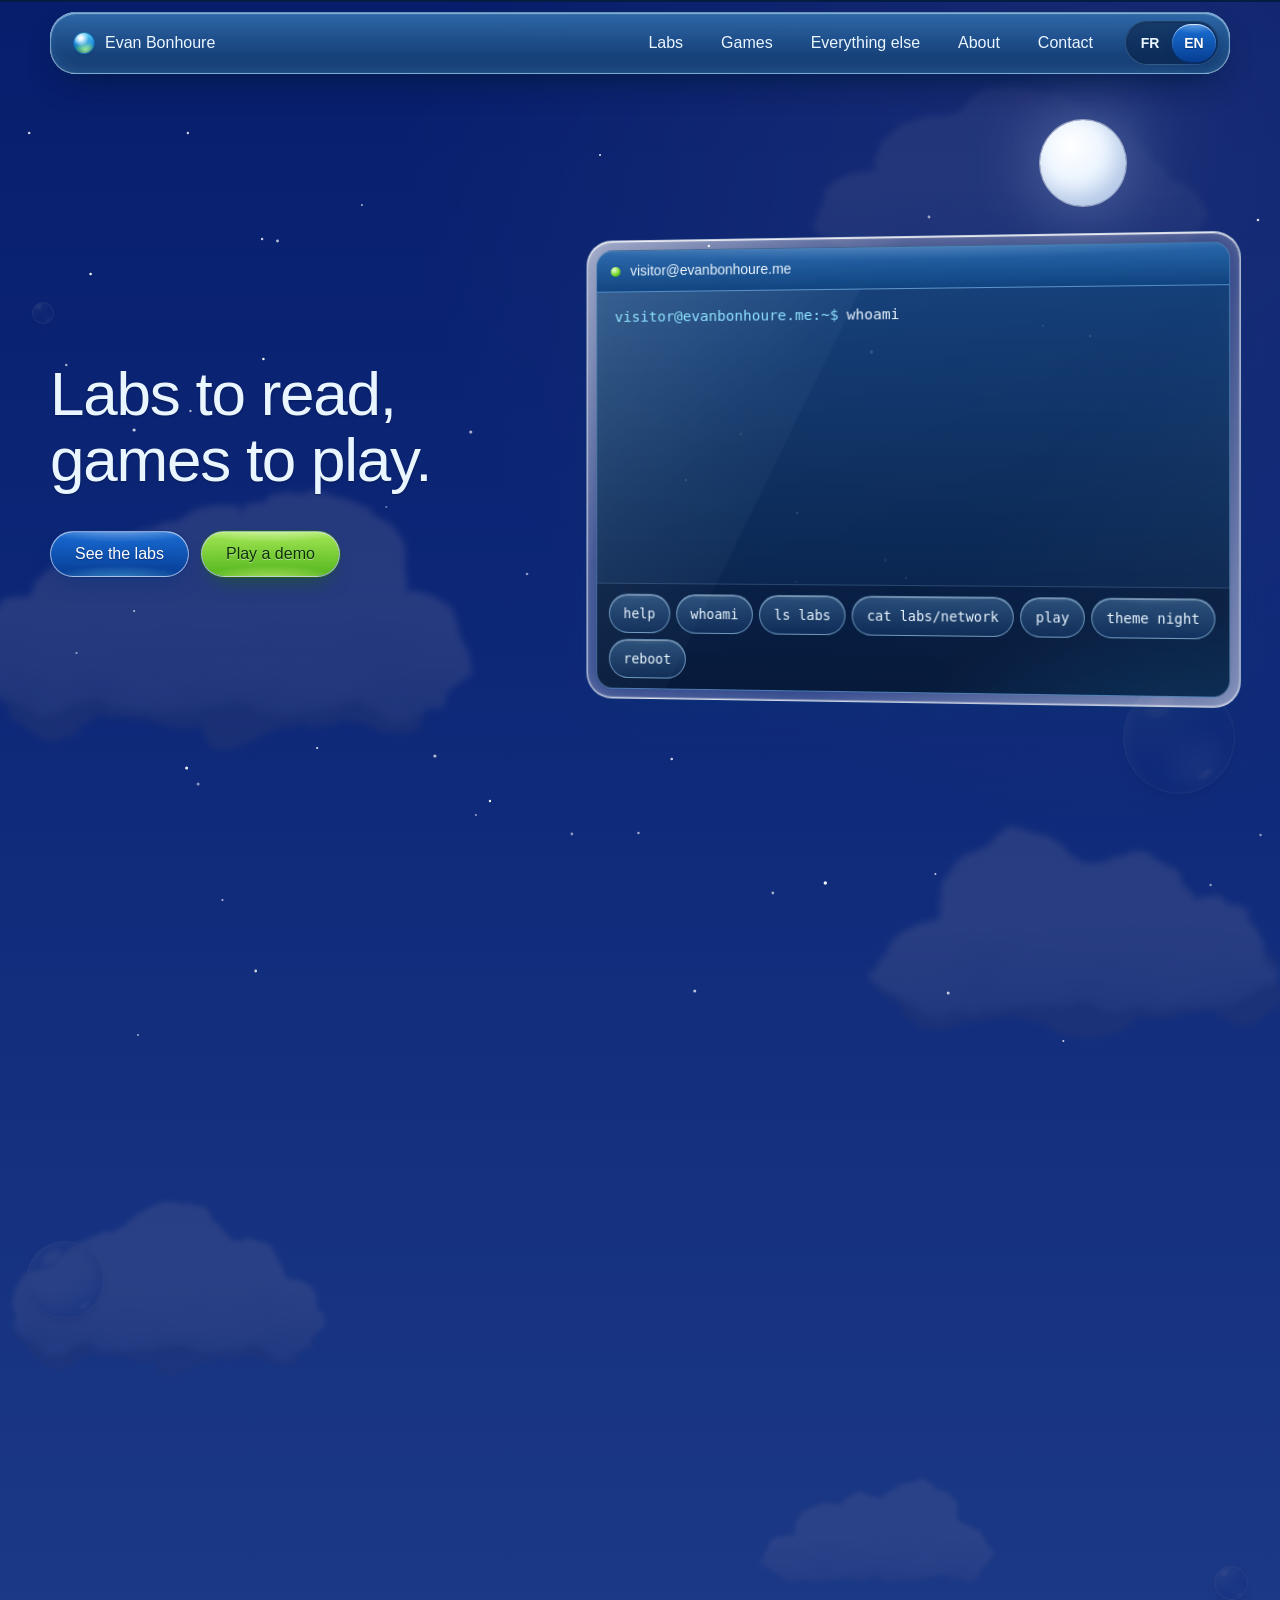
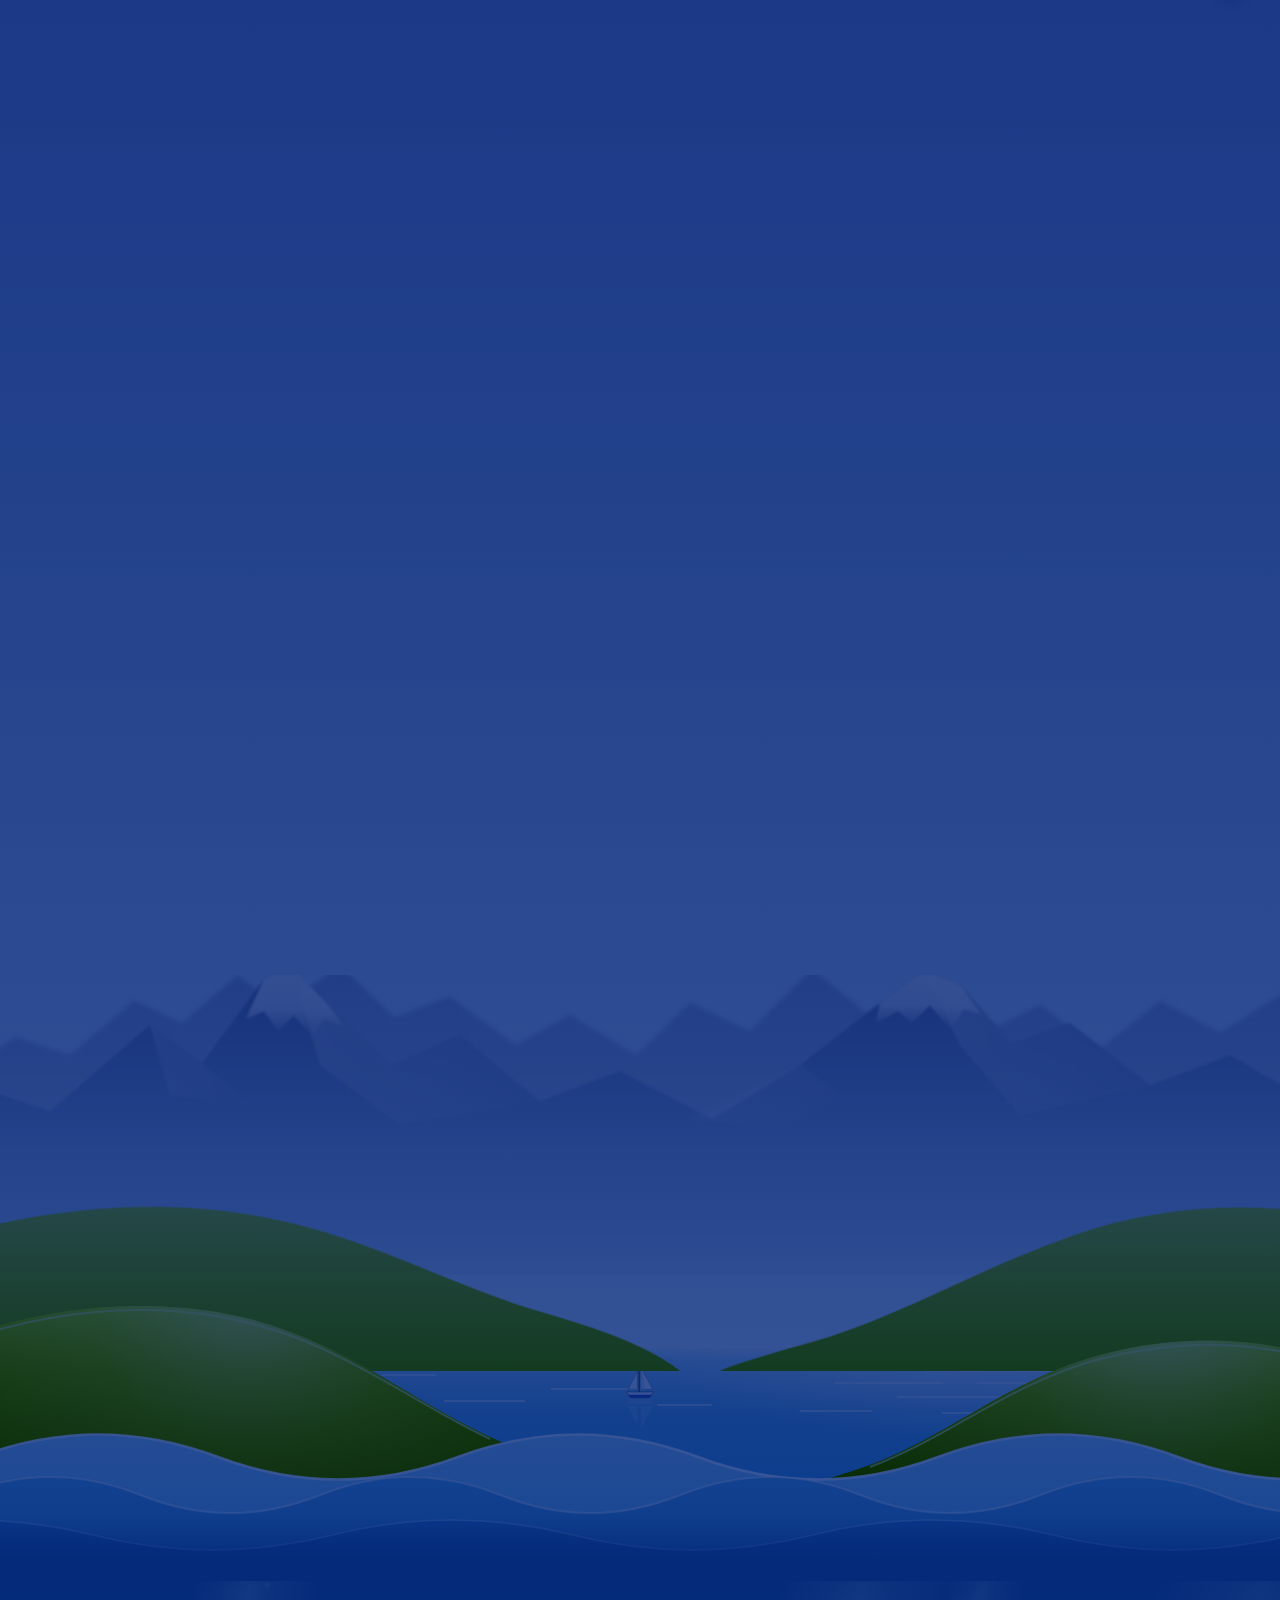
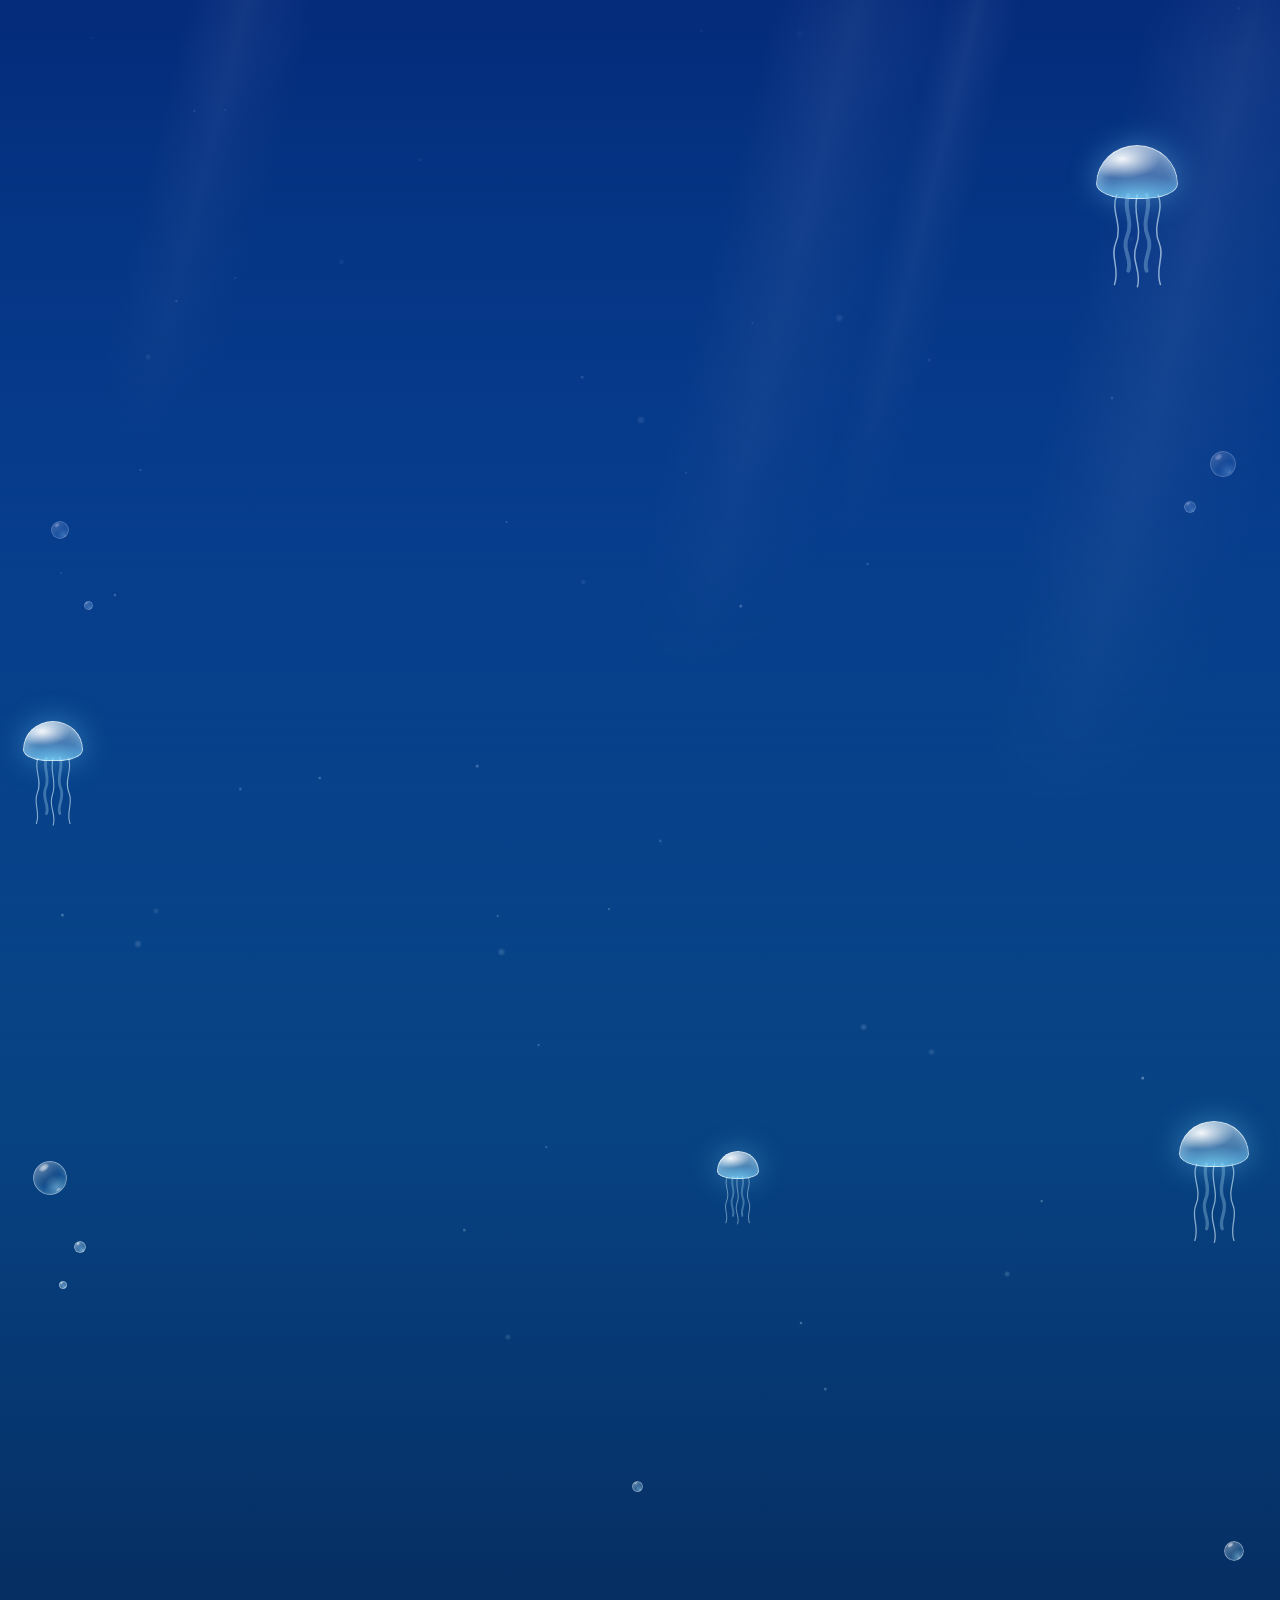
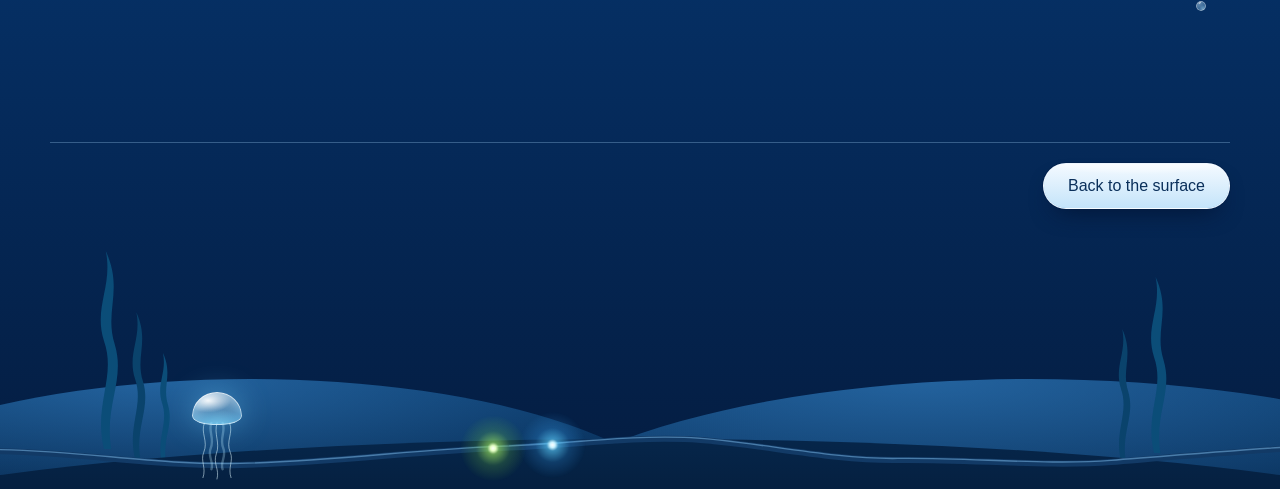
==== commit f6d38396: "Liens GitHub : nouveau pseudo Azrikai Le profil github.com/iWinZar renvoie une 404 depuis le changem" ====
--- a/en/index.html
+++ b/en/index.html
@@ -24,10 +24,10 @@
 <body>
 <div class="fa-boot"><div class="fa-boot-sky" aria-hidden="true"><div class="fa-boot-clip"><span class="fa-boot-w">Evan</span> <span class="fa-boot-w">Bonhoure</span></div></div><div class="fa-boot-sea" aria-hidden="true"><div class="fa-boot-clip"><span class="fa-boot-w">Evan</span> <span class="fa-boot-w">Bonhoure</span></div></div><span class="fa-boot-line" aria-hidden="true"></span><button type="button" class="fa-boot-skip">Skip</button></div>
 <div class="desk">
-<div class="sc-host" data-sc-name="Main"><div class="fa-noblur" style="position: relative; display: flex; flex-direction: column; overflow-x: clip; font-family: &quot;Source Sans 3&quot;, &quot;Lucida Grande&quot;, &quot;Trebuchet MS&quot;, sans-serif; font-size: 16px; line-height: 1.5; color: rgb(10, 37, 64); background: rgb(4, 28, 64);"><svg width="0" height="0" aria-hidden="true" style="position: absolute;"><defs><filter id="fa-cloud-a" x="-20%" y="-30%" width="140%" height="160%" color-interpolation-filters="sRGB"><feTurbulence type="fractalNoise" baseFrequency="0.011 0.019" numOctaves="4" seed="4" result="n"></feTurbulence><feDisplacementMap in="SourceGraphic" in2="n" scale="44" xChannelSelector="R" yChannelSelector="G" result="d"></feDisplacementMap><feGaussianBlur in="d" stdDeviation="4"></feGaussianBlur></filter><filter id="fa-cloud-b" x="-20%" y="-30%" width="140%" height="160%" color-interpolation-filters="sRGB"><feTurbulence type="fractalNoise" baseFrequency="0.014 0.022" numOctaves="4" seed="11" result="n"></feTurbulence><feDisplacementMap in="SourceGraphic" in2="n" scale="40" xChannelSelector="R" yChannelSelector="G" result="d"></feDisplacementMap><feGaussianBlur in="d" stdDeviation="3.5"></feGaussianBlur></filter><filter id="fa-soft" x="-5%" y="-10%" width="110%" height="120%"><feGaussianBlur stdDeviation="2.2"></feGaussianBlur></filter><filter id="fa-soft2" x="-5%" y="-10%" width="110%" height="120%"><feGaussianBlur stdDeviation="0.9"></feGaussianBlur></filter><linearGradient id="fa-cloud-g" gradientUnits="userSpaceOnUse" x1="0" y1="30" x2="0" y2="250"><stop offset="0" stop-color="#ffffff"></stop><stop offset=".5" stop-color="#ffffff"></stop><stop offset=".8" stop-color="#e2f0fb"></stop><stop offset="1" stop-color="#bfd9f0"></stop></linearGradient><linearGradient id="fa-m-far" x1="0" y1="0" x2="0" y2="1"><stop offset="0" stop-color="#9cc4e8"></stop><stop offset=".8" stop-color="#d6ecfa"></stop><stop offset="1" stop-color="#d6ecfa"></stop></linearGradient><linearGradient id="fa-m-mid" x1="0" y1="0" x2="0" y2="1"><stop offset="0" stop-color="#5f9bd3"></stop><stop offset=".6" stop-color="#a9d2f0"></stop><stop offset="1" stop-color="#cfe8f9"></stop></linearGradient><linearGradient id="fa-m-lit" x1="0" y1="0" x2="1" y2="1"><stop offset="0" stop-color="#ffffff" stop-opacity=".5"></stop><stop offset="1" stop-color="#ffffff" stop-opacity="0"></stop></linearGradient><linearGradient id="fa-m-snow" x1="0" y1="0" x2="0" y2="1"><stop offset="0" stop-color="#ffffff"></stop><stop offset=".6" stop-color="#ffffff" stop-opacity=".85"></stop><stop offset="1" stop-color="#ffffff" stop-opacity="0"></stop></linearGradient><linearGradient id="fa-h-back" x1="0" y1="0" x2="0" y2="1"><stop offset="0" stop-color="#a9df7c"></stop><stop offset="1" stop-color="#58b338"></stop></linearGradient><linearGradient id="fa-h-front" x1="0" y1="0" x2="0" y2="1"><stop offset="0" stop-color="#a4e84e"></stop><stop offset=".35" stop-color="#63c022"></stop><stop offset="1" stop-color="#27820b"></stop></linearGradient><radialGradient id="fa-h-sunL" gradientUnits="userSpaceOnUse" cx="330" cy="40" r="330"><stop offset="0" stop-color="#f4ffad" stop-opacity=".85"></stop><stop offset=".5" stop-color="#d8f97c" stop-opacity=".3"></stop><stop offset="1" stop-color="#d8f97c" stop-opacity="0"></stop></radialGradient><radialGradient id="fa-h-sunR" gradientUnits="userSpaceOnUse" cx="1240" cy="60" r="320"><stop offset="0" stop-color="#f4ffad" stop-opacity=".85"></stop><stop offset=".5" stop-color="#d8f97c" stop-opacity=".3"></stop><stop offset="1" stop-color="#d8f97c" stop-opacity="0"></stop></radialGradient><linearGradient id="fa-h-shade" x1="0" y1="0" x2="0" y2="1"><stop offset="0" stop-color="#1c6b08" stop-opacity="0"></stop><stop offset="1" stop-color="#1c6b08" stop-opacity=".34"></stop></linearGradient><linearGradient id="fa-w1" x1="0" y1="0" x2="0" y2="1"><stop offset="0" stop-color="#9fe4fb"></stop><stop offset="1" stop-color="#3fb6ec"></stop></linearGradient><linearGradient id="fa-w2" x1="0" y1="0" x2="0" y2="1"><stop offset="0" stop-color="#4fc0f0"></stop><stop offset="1" stop-color="#178bd6"></stop></linearGradient><linearGradient id="fa-w3" x1="0" y1="0" x2="0" y2="1"><stop offset="0" stop-color="#2a9be0"></stop><stop offset=".55" stop-color="#0e77c6"></stop><stop offset="1" stop-color="#0e77c6"></stop></linearGradient></defs></svg><header style="position: sticky; top: 12px; z-index: 40; margin-top: 12px; padding: 0px 24px;"><nav class="fa-navskin" aria-label="Main navigation" style="max-width: 1180px; margin: 0px auto; min-height: 60px; padding: 8px 10px 8px 14px; display: flex; flex-wrap: wrap; align-items: center; justify-content: space-between; gap: 8px 20px;"><a class="fa-nav-a" href="#haut" style="gap: 10px; padding: 0px 8px;"><span class="fa-orb" aria-hidden="true" style="width: 22px; height: 22px;"></span><span>Evan Bonhoure</span></a><div style="display: flex; flex-wrap: wrap; align-items: center; gap: 4px 6px;"><a class="fa-nav-a" href="#labs">Labs</a><a class="fa-nav-a" href="#jeux">Games</a><a class="fa-nav-a" href="/en/all/">Everything else</a><a class="fa-nav-a" href="#apropos">About</a><a class="fa-nav-a" href="#contact">Contact</a><div class="fa-seg" role="group" aria-label="Language" style="margin-left: 10px;"><a class="fa-seg-b" href="/" hreflang="fr" lang="fr" aria-label="Français">FR</a><a class="fa-seg-b fa-seg-on" href="/en/" hreflang="en" lang="en" aria-label="English" aria-current="true">EN</a></div></div></nav></header><div id="haut" style="position: relative; overflow: clip; margin-top: -72px; padding: 148px 24px 400px; background: radial-gradient(circle at 86% 4%, rgba(255, 255, 255, 0.95) 0%, rgba(255, 255, 255, 0.5) 4%, rgba(255, 255, 255, 0) 22%), linear-gradient(rgb(47, 143, 230) 0%, rgb(92, 176, 241) 24%, rgb(157, 214, 248) 54%, rgb(207, 238, 252) 80%, rgb(233, 248, 254) 100%);"><div aria-hidden="true" style="position: absolute; inset: 0px; pointer-events: none;"><div class="fa-sky"></div><div class="fa-sun" style="left: calc(86% - 600px); top: -500px; width: 1200px; height: 1200px;"></div><div class="fa-px" data-px="0.14" style="position: absolute; top: 60px; right: 1%;"><div class="fa-drift" style="animation-duration: 42s; animation-delay: -13s;"><svg width="520" height="235" viewBox="0 0 620 280"><g filter="url(#fa-cloud-a)"><g fill="#a9cbe9"><circle cx="160" cy="196" r="58"></circle><circle cx="320" cy="190" r="74"></circle><circle cx="468" cy="200" r="52"></circle><ellipse cx="312" cy="214" rx="220" ry="34"></ellipse></g><g fill="url(#fa-cloud-g)"><circle cx="150" cy="176" r="60"></circle><circle cx="228" cy="146" r="82"></circle><circle cx="322" cy="124" r="98"></circle><circle cx="414" cy="154" r="80"></circle><circle cx="482" cy="184" r="56"></circle><ellipse cx="312" cy="198" rx="226" ry="38"></ellipse></g></g></svg></div></div><div class="fa-px" data-px="0.2" style="position: absolute; top: 500px; left: -9%;"><div class="fa-drift" style="animation-duration: 55s; animation-delay: -39s; animation-direction: alternate-reverse;"><svg width="660" height="298" viewBox="0 0 620 280"><g filter="url(#fa-cloud-b)"><g fill="#a9cbe9"><circle cx="160" cy="196" r="58"></circle><circle cx="320" cy="190" r="74"></circle><circle cx="468" cy="200" r="52"></circle><ellipse cx="312" cy="214" rx="220" ry="34"></ellipse></g><g fill="url(#fa-cloud-g)"><circle cx="138" cy="182" r="52"></circle><circle cx="210" cy="150" r="74"></circle><circle cx="300" cy="136" r="88"></circle><circle cx="398" cy="128" r="96"></circle><circle cx="486" cy="178" r="60"></circle><ellipse cx="312" cy="198" rx="232" ry="38"></ellipse></g></g></svg></div></div><div class="fa-px" data-px="0.16" style="position: absolute; top: 880px; right: -7%;"><div class="fa-drift" style="animation-duration: 47s; animation-delay: -5s;"><svg width="580" height="262" viewBox="0 0 620 280"><g filter="url(#fa-cloud-a)"><g fill="#a9cbe9"><circle cx="160" cy="196" r="58"></circle><circle cx="320" cy="190" r="74"></circle><circle cx="468" cy="200" r="52"></circle><ellipse cx="312" cy="214" rx="220" ry="34"></ellipse></g><g fill="url(#fa-cloud-g)"><circle cx="160" cy="180" r="56"></circle><circle cx="250" cy="134" r="92"></circle><circle cx="352" cy="150" r="80"></circle><circle cx="440" cy="174" r="64"></circle><ellipse cx="306" cy="198" rx="214" ry="36"></ellipse></g></g></svg></div></div><div class="fa-px" data-px="0.12" style="position: absolute; top: 1300px; left: -4%; opacity: 0.95;"><div class="fa-drift" style="animation-duration: 40s; animation-delay: -25s;"><svg width="430" height="194" viewBox="0 0 620 280"><g filter="url(#fa-cloud-b)"><g fill="#a9cbe9"><circle cx="160" cy="196" r="58"></circle><circle cx="320" cy="190" r="74"></circle><circle cx="468" cy="200" r="52"></circle><ellipse cx="312" cy="214" rx="220" ry="34"></ellipse></g><g fill="url(#fa-cloud-g)"><circle cx="150" cy="176" r="60"></circle><circle cx="228" cy="146" r="82"></circle><circle cx="322" cy="124" r="98"></circle><circle cx="414" cy="154" r="80"></circle><circle cx="482" cy="184" r="56"></circle><ellipse cx="312" cy="198" rx="226" ry="38"></ellipse></g></g></svg></div></div><div class="fa-px" data-px="0.08" style="position: absolute; top: 1560px; right: 20%; opacity: 0.9;"><div class="fa-drift" style="animation-duration: 35s; animation-delay: -8s; animation-direction: alternate-reverse;"><svg width="300" height="135" viewBox="0 0 620 280"><g filter="url(#fa-cloud-a)"><g fill="url(#fa-cloud-g)"><circle cx="138" cy="182" r="52"></circle><circle cx="210" cy="150" r="74"></circle><circle cx="300" cy="136" r="88"></circle><circle cx="398" cy="128" r="96"></circle><circle cx="486" cy="178" r="60"></circle><ellipse cx="312" cy="198" rx="232" ry="38"></ellipse></g></g></svg></div></div><div class="fa-px" data-px="-0.16" style="position: absolute; top: 640px; right: 3.5%;"><span class="fa-float" style="display: block; animation-duration: 13s;"><span class="fa-bub fa-bub-sky" style="position: relative; display: block; width: 112px; height: 112px;"></span></span></div><div class="fa-px" data-px="-0.12" style="position: absolute; top: 1150px; left: 2%;"><span class="fa-float" style="display: block; animation-duration: 11s;"><span class="fa-bub fa-bub-sky" style="position: relative; display: block; width: 78px; height: 78px;"></span></span></div><div class="fa-px" data-px="-0.08" style="position: absolute; top: 1480px; right: 2.5%;"><span class="fa-float" style="display: block; animation-duration: 8s;"><span class="fa-bub fa-bub-sky" style="position: relative; display: block; width: 34px; height: 34px;"></span></span></div><div class="fa-px" data-px="-0.06" style="position: absolute; top: 300px; left: 2.5%;"><span class="fa-float" style="display: block; animation-duration: 7s;"><span class="fa-bub fa-bub-sky" style="position: relative; display: block; width: 22px; height: 22px;"></span></span></div><div style="position: absolute; left: 0px; right: 0px; bottom: 0px; height: 520px; overflow: clip;"><div class="fa-px" data-px="0.09" style="position: absolute; left: 0px; right: 0px; bottom: 90px; height: 360px;"><svg width="100%" height="100%" viewBox="0 0 1440 360" preserveAspectRatio="xMidYMax slice" style="display: block;"><path d="M-20 360 V190 L40 168 L96 132 L150 150 L214 96 L262 118 L318 70 L360 104 L420 60 L474 112 L530 92 L596 140 L650 110 L716 150 L770 98 L830 126 L892 64 L946 108 L1004 82 L1060 130 L1120 100 L1180 144 L1240 96 L1300 128 L1360 90 L1410 122 L1460 108 V360 Z" fill="url(#fa-m-far)" filter="url(#fa-soft)"></path></svg></div><div class="fa-px" data-px="0.06" style="position: absolute; left: 0px; right: 0px; bottom: 80px; height: 360px;"><svg width="100%" height="100%" viewBox="0 0 1440 360" preserveAspectRatio="xMidYMax slice" style="display: block;"><g filter="url(#fa-soft2)"><path d="M-20 360 V214 L70 176 L130 196 L230 110 L282 148 L344 64 L372 52 L410 92 L470 150 L540 120 L620 186 L700 156 L792 204 L880 150 L960 88 L1004 56 L1040 70 L1092 128 L1150 108 L1230 170 L1310 140 L1390 186 L1460 170 V360 Z" fill="url(#fa-m-mid)"></path><path d="M372 52 L410 92 L470 150 L540 120 L620 186 L480 210 L400 150 Z" fill="url(#fa-m-lit)"></path><path d="M1004 56 L1040 70 L1092 128 L1150 108 L1230 170 L1100 200 L1040 130 Z" fill="url(#fa-m-lit)"></path><path d="M230 110 L282 148 L330 190 L250 180 Z" fill="url(#fa-m-lit)" opacity=".7"></path><path d="M770 204 L880 150 L920 180 L860 214 Z" fill="url(#fa-m-lit)" opacity=".5"></path><path d="M344 64 L372 52 L410 92 L424 112 L404 104 L392 122 L374 100 L358 116 L344 96 L326 104 Z" fill="url(#fa-m-snow)"></path><path d="M960 88 L1004 56 L1040 70 L1062 100 L1044 94 L1030 114 L1010 90 L992 108 L978 96 L956 108 Z" fill="url(#fa-m-snow)"></path></g></svg></div><div style="position: absolute; left: 0px; right: 0px; bottom: 120px; height: 130px; background: linear-gradient(rgba(233, 248, 254, 0) 0%, rgba(233, 248, 254, 0.88) 68%, rgba(233, 248, 254, 0.96) 100%);"></div><div style="position: absolute; left: 0px; right: 0px; bottom: 0px; height: 150px; background: radial-gradient(40% 90% at 78% 0%, rgba(255, 255, 255, 0.75) 0%, rgba(255, 255, 255, 0) 70%), linear-gradient(rgb(242, 251, 255) 0%, rgb(166, 226, 249) 10%, rgb(85, 194, 240) 45%, rgb(47, 176, 234) 100%);"></div><svg width="100%" height="90" viewBox="0 0 1440 90" preserveAspectRatio="none" style="position: absolute; left: 0px; bottom: 60px; display: block;"><path d="M980 14h150M1040 26h210M940 38h120M1100 38h90M1010 52h260M900 66h80M1060 68h160M690 22h70M620 44h100M740 60h60M430 30h60M500 56h90" fill="none" stroke="#ffffff" stroke-opacity=".8" stroke-width="1.5" stroke-linecap="round"></path></svg><div class="fa-px" data-px="0.03" style="position: absolute; left: 0px; right: 0px; bottom: 50px; height: 230px;"><svg width="100%" height="100%" viewBox="0 0 1440 230" preserveAspectRatio="xMidYMax slice" style="display: block;"><path d="M-20 230 V110 C100 70 220 56 330 74 C440 92 520 140 610 168 C670 186 720 200 760 230 Z" fill="url(#fa-h-back)"></path><path d="M1460 230 V86 C1360 58 1250 60 1150 96 C1060 128 990 170 910 196 C870 208 830 218 800 230 Z" fill="url(#fa-h-back)"></path></svg></div><svg width="100%" height="250" viewBox="0 0 1440 250" preserveAspectRatio="xMidYMax slice" style="position: absolute; left: 0px; bottom: 0px; display: block;"><path d="M-20 250 V118 C70 74 180 50 290 66 C410 84 480 150 570 192 C620 214 650 232 690 250 Z" fill="url(#fa-h-front)"></path><path d="M-20 250 V118 C70 74 180 50 290 66 C410 84 480 150 570 192 C620 214 650 232 690 250 Z" fill="url(#fa-h-sunL)"></path><path d="M-20 250 V118 C70 74 180 50 290 66 C410 84 480 150 570 192 C620 214 650 232 690 250 Z" fill="url(#fa-h-shade)"></path><path d="M-20 122 C70 78 180 54 290 70 C410 88 480 152 570 194" fill="none" stroke="#e9ffb0" stroke-opacity=".7" stroke-width="2"></path><path d="M1460 250 V134 C1370 94 1280 84 1180 110 C1090 134 1030 190 950 220 C910 234 880 242 850 250 Z" fill="url(#fa-h-front)"></path><path d="M1460 250 V134 C1370 94 1280 84 1180 110 C1090 134 1030 190 950 220 C910 234 880 242 850 250 Z" fill="url(#fa-h-sunR)"></path><path d="M1460 250 V134 C1370 94 1280 84 1180 110 C1090 134 1030 190 950 220 C910 234 880 242 850 250 Z" fill="url(#fa-h-shade)"></path><path d="M1460 138 C1370 98 1280 88 1180 114 C1090 138 1030 192 950 222" fill="none" stroke="#e9ffb0" stroke-opacity=".7" stroke-width="2"></path></svg></div><div class="fa-tint fa-tint-sky"></div><div class="fa-stars" style="box-shadow: 2.2vw 130px 0px 0.3px rgba(255, 255, 255, 0.79), 14.6vw 130px 0px 0.2px rgba(255, 255, 255, 0.83), 15.4vw 781px 0px 0.5px rgba(255, 255, 255, 0.52), 53.5vw 477px 0px 0.3px rgba(255, 255, 255, 0.95), 10.1vw 35px 0px 0.7px rgba(255, 255, 255, 0.65), 20.5vw 356px 0px 0.3px rgba(255, 255, 255, 0.93), 21.6vw 238px 0px 0.4px rgba(255, 255, 255, 0.72), 94.5vw 882px 0px 0.2px rgba(255, 255, 255, 0.55), 83.0vw 1038px 0px 0.0px rgba(255, 255, 255, 0.82), 86.1vw 688px 0px 0.2px rgba(255, 255, 255, 0.85), 72.5vw 214px 0px 0.4px rgba(255, 255, 255, 0.56), 5.1vw 362px 0px 0.2px rgba(255, 255, 255, 0.65), 64.4vw 880px 0px 0.7px rgba(255, 255, 255, 0.94), 98.4vw 832px 0px 0.2px rgba(255, 255, 255, 0.54), 62.1vw 579px 0px 0.5px rgba(255, 255, 255, 0.50), 19.9vw 968px 0px 0.4px rgba(255, 255, 255, 0.80), 10.4vw 427px 0px 0.6px rgba(255, 255, 255, 0.77), 98.2vw 217px 0px 0.3px rgba(255, 255, 255, 0.85), 44.6vw 831px 0px 0.4px rgba(255, 255, 255, 0.51), 10.7vw 1032px 0px 0.1px rgba(255, 255, 255, 0.55), 33.9vw 753px 0px 0.6px rgba(255, 255, 255, 0.69), 49.8vw 830px 0px 0.2px rgba(255, 255, 255, 0.64), 61.0vw 673px 0px 0.0px rgba(255, 255, 255, 0.51), 14.5vw 765px 0px 0.5px rgba(255, 255, 255, 0.94), 76.2vw 277px 0px 0.5px rgba(255, 255, 255, 0.94), 35.2vw 25px 0px 0.3px rgba(255, 255, 255, 0.59), 18.3vw 60px 0px 0.1px rgba(255, 255, 255, 0.88), 5.9vw 650px 0px 0.1px rgba(255, 255, 255, 0.55), 81.4vw 323px 0px 0.1px rgba(255, 255, 255, 0.68), 69.1vw 557px 0px 0.6px rgba(255, 255, 255, 0.65), 52.4vw 756px 0px 0.3px rgba(255, 255, 255, 0.81), 46.8vw 152px 0px 0.1px rgba(255, 255, 255, 0.84), 74.0vw 990px 0px 0.5px rgba(255, 255, 255, 0.74), 17.3vw 897px 0px 0.1px rgba(255, 255, 255, 0.66), 14.8vw 408px 0px 0.2px rgba(255, 255, 255, 0.66), 70.7vw 575px 0px 0.2px rgba(255, 255, 255, 0.84), 73.0vw 871px 0px 0.0px rgba(255, 255, 255, 0.76), 88.7vw 282px 0px 0.1px rgba(255, 255, 255, 0.86), 36.7vw 429px 0px 0.6px rgba(255, 255, 255, 0.64), 20.4vw 236px 0px 0.2px rgba(255, 255, 255, 0.80), 37.1vw 812px 0px 0.0px rgba(255, 255, 255, 0.57), 62.2vw 510px 0px 0.3px rgba(255, 255, 255, 0.92), 28.2vw 202px 0px 0.0px rgba(255, 255, 255, 0.69), 30.1vw 504px 0px 0.0px rgba(255, 255, 255, 0.45), 38.2vw 798px 0px 0.2px rgba(255, 255, 255, 0.91), 57.8vw 431px 0px 0.5px rgba(255, 255, 255, 0.57), 60.3vw 890px 0px 0.4px rgba(255, 255, 255, 0.61), 10.4vw 608px 0px 0.1px rgba(255, 255, 255, 0.64), 54.2vw 988px 0px 0.5px rgba(255, 255, 255, 0.71), 85.1vw 333px 0px 0.3px rgba(255, 255, 255, 0.79), 55.3vw 243px 0px 0.3px rgba(255, 255, 255, 0.86), 24.7vw 745px 0px 0.0px rgba(255, 255, 255, 0.93), 68.0vw 349px 0px 0.7px rgba(255, 255, 255, 0.85), 7.0vw 271px 0px 0.3px rgba(255, 255, 255, 0.95), 14.8vw 63px 0px 0.2px rgba(255, 255, 255, 0.47), 41.1vw 571px 0px 0.3px rgba(255, 255, 255, 0.52);"></div><div class="fa-moon"></div></div><div style="position: relative; max-width: 1180px; margin: 0px auto; display: flex; flex-direction: column; gap: 112px;"><div style="display: flex; flex-wrap: wrap; align-items: center; gap: 40px 56px; min-height: calc(100svh - 262px); perspective: 1800px;"><div style="flex: 1 1 380px; min-width: 0px; display: flex; flex-direction: column; align-items: flex-start; gap: 30px;"><h1 style="margin: 0px; font-size: 62px; line-height: 1.06; font-weight: 300; letter-spacing: -0.02em; color: rgb(5, 37, 72); text-shadow: rgba(255, 255, 255, 0.55) 0px 1px 0px;"><span class="fa-up" style="--fa-d: .08s; display: block;">Labs to read,</span><span class="fa-up" style="--fa-d: .17s; display: block;">games to play.</span></h1><div class="fa-up" style="--fa-d: .26s; display: flex; flex-wrap: wrap; gap: 12px; margin-top: 8px;"><a class="fa-btn" href="#labs">See the labs</a><a class="fa-btn fa-btn-go" href="#demo">Play a demo</a></div></div><section id="terminal" class="fa-win fa-up fa-hero-term" aria-label="Terminal" data-term="" style="--fa-d: .34s; flex: 1.3 1 520px; min-width: 0px; scroll-margin-top: 96px;"><div class="fa-pane fa-term"><div class="fa-term-bar"><span class="fa-led" aria-hidden="true"></span><span>visitor@evanbonhoure.me</span></div><div class="fa-term-scr" data-term-scr=""><div class="fa-term-out" data-term-out="" role="log" aria-live="polite"><div class="fa-t-cmd">~$ whoami</div><div>Evan Bonhoure, a student in systems administration, networking and cybersecurity. I document my labs and build games on the side.</div></div><label class="fa-term-line" hidden=""><span class="fa-term-ps" data-term-ps="" aria-hidden="true">~$</span><input class="fa-term-in" data-term-in="" type="text" aria-label="Command" autocomplete="off" autocapitalize="off" autocorrect="off" spellcheck="false" enterkeyhint="go" maxlength="80"></label></div><div class="fa-term-keys" data-term-keys="" hidden=""></div></div></section></div><section id="labs" style="display: flex; flex-direction: column; gap: 28px; scroll-margin-top: 96px;"><div class="fa-in" style="display: flex; flex-direction: column; gap: 8px;"><h2 style="margin: 0px; font-size: 42px; line-height: 1.1; font-weight: 300; color: rgb(5, 37, 72); text-shadow: rgba(255, 255, 255, 0.6) 0px 1px 0px;">Labs</h2></div><article id="lab-minecraft" class="st-isle fa-in" style="scroll-margin-top: 96px;"><div class="st-isle-art fa-loop" data-px="-0.04"><div class="st-puffs" aria-hidden="true"><i class="fa-anim st-puff" style="left:27%;top:78%;width:34%;animation-duration:15s;animation-delay:0s"></i><i class="fa-anim st-puff" style="left:43%;top:81%;width:38%;animation-duration:19s;animation-delay:-7s"></i><i class="fa-anim st-puff" style="left:55%;top:76%;width:30%;animation-duration:13s;animation-delay:-4s"></i></div><div class="fa-anim st-bob"><svg class="st-lay st-lay-0" style="--i:0" viewBox="-400 -170 800 530" role="img" aria-label="A floating island of blocks in the sky, with a server on top"><defs><g id="d-st-g"><polygon points="0,0 34,17 0,34 -34,17" fill="#8fdc3f"/><polygon points="-34,17 0,34 0,68 -34,51" fill="#92683c"/><polygon points="0,34 34,17 34,51 0,68" fill="#74512d"/><polygon points="-34,17 0,34 0,43 -34,26" fill="#6fc42a"/><polygon points="0,34 34,17 34,26 0,43" fill="#55a81e"/></g><g id="d-st-d"><polygon points="0,0 34,17 0,34 -34,17" fill="#a67a4a"/><polygon points="-34,17 0,34 0,68 -34,51" fill="#92683c"/><polygon points="0,34 34,17 34,51 0,68" fill="#74512d"/></g><g id="d-st-s"><polygon points="0,0 34,17 0,34 -34,17" fill="#a9bccb"/><polygon points="-34,17 0,34 0,68 -34,51" fill="#8399ad"/><polygon points="0,34 34,17 34,51 0,68" fill="#677d92"/></g><g id="d-st-w"><polygon points="0,0 34,17 0,34 -34,17" fill="#6fd0f7"/><polygon points="-34,17 0,34 0,68 -34,51" fill="#3f9fd8"/><polygon points="0,34 34,17 34,51 0,68" fill="#2c85c0"/></g><g id="d-st-t"><polygon points="0,0 34,17 0,34 -34,17" fill="#a67a4a"/><polygon points="-34,17 0,34 0,68 -34,51" fill="#7f5a34"/><polygon points="0,34 34,17 34,51 0,68" fill="#644525"/></g><g id="d-st-l"><polygon points="0,0 34,17 0,34 -34,17" fill="#62c83a"/><polygon points="-34,17 0,34 0,68 -34,51" fill="#46a328"/><polygon points="0,34 34,17 34,51 0,68" fill="#37871d"/></g><g id="d-st-r"><polygon points="0,0 34,17 0,34 -34,17" fill="#3b86e0"/><polygon points="-34,17 0,34 0,68 -34,51" fill="#12489a"/><polygon points="0,34 34,17 34,51 0,68" fill="#0c3678"/></g></defs><use href="#d-st-s" x="0" y="170"/><use href="#d-st-s" x="-34" y="119"/><use href="#d-st-s" x="34" y="119"/><use href="#d-st-s" x="-34" y="187"/><use href="#d-st-s" x="34" y="187"/><use href="#d-st-s" x="-68" y="136"/><use href="#d-st-s" x="0" y="136"/><use href="#d-st-s" x="68" y="136"/><use href="#d-st-s" x="0" y="204"/><use href="#d-st-s" x="-34" y="153"/><use href="#d-st-s" x="34" y="153"/><use href="#d-st-s" x="-68" y="170"/><use href="#d-st-s" x="0" y="170"/><use href="#d-st-s" x="68" y="170"/><use href="#d-st-s" x="-34" y="187"/><use href="#d-st-s" x="34" y="187"/></svg><svg class="st-lay" style="--i:1" viewBox="-400 -170 800 530" aria-hidden="true"><use href="#d-st-d" x="-68" y="68"/><use href="#d-st-d" x="0" y="68"/><use href="#d-st-d" x="68" y="68"/><use href="#d-st-d" x="-102" y="85"/><use href="#d-st-d" x="-34" y="85"/><use href="#d-st-d" x="34" y="85"/><use href="#d-st-d" x="102" y="85"/><use href="#d-st-d" x="-68" y="102"/><use href="#d-st-d" x="0" y="102"/><use href="#d-st-d" x="68" y="102"/><use href="#d-st-d" x="-102" y="119"/><use href="#d-st-d" x="-34" y="119"/><use href="#d-st-d" x="34" y="119"/><use href="#d-st-d" x="102" y="119"/><use href="#d-st-d" x="-68" y="136"/><use href="#d-st-d" x="0" y="136"/><use href="#d-st-d" x="68" y="136"/><use href="#d-st-d" x="-102" y="153"/><use href="#d-st-d" x="-34" y="153"/><use href="#d-st-d" x="34" y="153"/><use href="#d-st-d" x="102" y="153"/><use href="#d-st-d" x="-68" y="170"/><use href="#d-st-d" x="0" y="170"/><use href="#d-st-d" x="68" y="170"/></svg><svg class="st-lay" style="--i:2" viewBox="-400 -170 800 530" aria-hidden="true"><use href="#d-st-g" x="-34" y="17"/><use href="#d-st-g" x="34" y="17"/><use href="#d-st-g" x="-68" y="34"/><use href="#d-st-g" x="0" y="34"/><use href="#d-st-g" x="68" y="34"/><use href="#d-st-g" x="-102" y="51"/><use href="#d-st-g" x="-34" y="51"/><use href="#d-st-g" x="34" y="51"/><use href="#d-st-g" x="102" y="51"/><use href="#d-st-g" x="-136" y="68"/><use href="#d-st-g" x="-68" y="68"/><use href="#d-st-g" x="0" y="68"/><use href="#d-st-g" x="68" y="68"/><use href="#d-st-w" x="136" y="68"/><use href="#d-st-g" x="-102" y="85"/><use href="#d-st-g" x="-34" y="85"/><use href="#d-st-g" x="34" y="85"/><use href="#d-st-w" x="102" y="85"/><use href="#d-st-g" x="-136" y="102"/><use href="#d-st-g" x="-68" y="102"/><use href="#d-st-g" x="0" y="102"/><use href="#d-st-g" x="68" y="102"/><use href="#d-st-w" x="136" y="102"/><use href="#d-st-g" x="-102" y="119"/><use href="#d-st-g" x="-34" y="119"/><use href="#d-st-g" x="34" y="119"/><use href="#d-st-g" x="102" y="119"/><use href="#d-st-g" x="-68" y="136"/><use href="#d-st-g" x="0" y="136"/><use href="#d-st-g" x="68" y="136"/><use href="#d-st-g" x="-34" y="153"/><use href="#d-st-g" x="34" y="153"/></svg><svg class="st-lay st-drop" style="--i:3" viewBox="-400 -170 800 530" aria-hidden="true"><use href="#d-st-r" x="34" y="51"/><use href="#d-st-r" x="34" y="17"/></svg><svg class="st-lay st-drop" style="--i:4" viewBox="-400 -170 800 530" aria-hidden="true"><use href="#d-st-t" x="-68" y="34"/><use href="#d-st-l" x="-68" y="-68"/><use href="#d-st-t" x="-68" y="0"/><use href="#d-st-l" x="-102" y="-51"/><use href="#d-st-l" x="-34" y="-51"/><use href="#d-st-l" x="-136" y="-34"/><use href="#d-st-l" x="-68" y="-34"/><use href="#d-st-l" x="0" y="-34"/><use href="#d-st-l" x="-34" y="-85"/><use href="#d-st-l" x="-102" y="-85"/><use href="#d-st-l" x="-102" y="-17"/><use href="#d-st-l" x="-34" y="-17"/><use href="#d-st-l" x="-68" y="-68"/><use href="#d-st-l" x="-68" y="0"/><use href="#d-st-l" x="-34" y="-51"/><use href="#d-st-l" x="-102" y="-51"/></svg><svg class="st-lay st-pin" style="--i:6;transform-origin:73.8% 14.0%" viewBox="-400 -170 800 530" aria-hidden="true"><path d="M190 -96 L36 19" stroke="#ffffff" stroke-width="2" stroke-dasharray="2 6" stroke-linecap="round"/><circle cx="36" cy="19" r="5" fill="#ffffff" stroke="#1568c8" stroke-width="2"/><g><rect x="103" y="-112" width="174" height="32" rx="16" fill="#ffffff" fill-opacity=".94" stroke="#1568c8" stroke-opacity=".45"/><text x="190" y="-90.4" text-anchor="middle" font-size="16" font-weight="500" fill="#0a2f5a">Crafty Controller</text></g></svg><i class="fa-anim st-ping" style="left:54.50%;top:35.66%;animation-delay:0.0s"></i><svg class="st-lay st-pin" style="--i:7;transform-origin:17.2% 20.4%" viewBox="-400 -170 800 530" aria-hidden="true"><path d="M-262 -62 L-150 28" stroke="#ffffff" stroke-width="2" stroke-dasharray="2 6" stroke-linecap="round"/><circle cx="-150" cy="28" r="5" fill="#ffffff" stroke="#1568c8" stroke-width="2"/><g><rect x="-345" y="-78" width="165" height="32" rx="16" fill="#ffffff" fill-opacity=".94" stroke="#1568c8" stroke-opacity=".45"/><text x="-262" y="-56.4" text-anchor="middle" font-size="16" font-weight="500" fill="#0a2f5a">Forge and Fabric</text></g></svg><i class="fa-anim st-ping" style="left:31.25%;top:37.36%;animation-delay:1.1s"></i><svg class="st-lay st-pin" style="--i:8;transform-origin:84.5% 53.2%" viewBox="-400 -170 800 530" aria-hidden="true"><path d="M276 112 L150 92" stroke="#ffffff" stroke-width="2" stroke-dasharray="2 6" stroke-linecap="round"/><circle cx="150" cy="92" r="5" fill="#ffffff" stroke="#1568c8" stroke-width="2"/><g><rect x="224" y="96" width="105" height="32" rx="16" fill="#ffffff" fill-opacity=".94" stroke="#1568c8" stroke-opacity=".45"/><text x="276" y="117.6" text-anchor="middle" font-size="16" font-weight="500" fill="#0a2f5a">Tailscale</text></g></svg><i class="fa-anim st-ping" style="left:68.75%;top:49.43%;animation-delay:2.2s"></i><svg class="st-lay st-pin" style="--i:9;transform-origin:22.8% 81.5%" viewBox="-400 -170 800 530" aria-hidden="true"><path d="M-218 262 L-46 236" stroke="#ffffff" stroke-width="2" stroke-dasharray="2 6" stroke-linecap="round"/><circle cx="-46" cy="236" r="5" fill="#ffffff" stroke="#1568c8" stroke-width="2"/><g><rect x="-292" y="246" width="148" height="32" rx="16" fill="#ffffff" fill-opacity=".94" stroke="#1568c8" stroke-opacity=".45"/><text x="-218" y="267.6" text-anchor="middle" font-size="16" font-weight="500" fill="#0a2f5a">rclone backups</text></g></svg><i class="fa-anim st-ping" style="left:44.25%;top:76.60%;animation-delay:3.3s"></i><i class="fa-anim st-led" style="left:51.12%;top:42.83%;animation-delay:0.0s"></i><i class="fa-anim st-led" style="left:52.75%;top:44.06%;animation-delay:0.7s"></i><i class="fa-anim st-led" style="left:54.37%;top:45.28%;animation-delay:1.4s"></i></div></div><div class="st-copy st-copy-sky"><h3>Modded Minecraft server on Oracle Cloud</h3><p>Two modded servers on a free VM, managed remotely and backed up every night.</p><div class="st-tags"><span class="fa-tag">Oracle Cloud</span><span class="fa-tag">Ubuntu 24.04</span><span class="fa-tag">fail2ban</span></div></div></article><article id="lab-robocat" class="fa-win fa-in st-field" style="scroll-margin-top: 96px;"><div class="fa-pane"><figure class="st-field-fig fa-loop"><svg class="st-field-svg" viewBox="0 0 1180 450" role="img" aria-label="A trap in a field sends a radio signal to a gateway, which relays it to the cloud"><defs><linearGradient id="d-st-f-sky" x1="0" y1="0" x2="0" y2="1"><stop offset="0" stop-color="#2f8fe6"/><stop offset=".55" stop-color="#8fd2f7"/><stop offset="1" stop-color="#e6f8fb"/></linearGradient><linearGradient id="d-st-f-far" x1="0" y1="0" x2="0" y2="1"><stop offset="0" stop-color="#8fc7dc"/><stop offset="1" stop-color="#c7e7dc"/></linearGradient><linearGradient id="d-st-f-mid" x1="0" y1="0" x2="0" y2="1"><stop offset="0" stop-color="#a9df7c"/><stop offset="1" stop-color="#58b338"/></linearGradient><linearGradient id="d-st-f-near" x1="0" y1="0" x2="0" y2="1"><stop offset="0" stop-color="#a4e84e"/><stop offset=".4" stop-color="#63c022"/><stop offset="1" stop-color="#27820b"/></linearGradient><radialGradient id="d-st-f-sun"><stop offset="0" stop-color="#ffffff" stop-opacity=".95"/><stop offset="1" stop-color="#ffffff" stop-opacity="0"/></radialGradient><linearGradient id="d-st-f-cl" x1="0" y1="0" x2="0" y2="1"><stop offset="0" stop-color="#ffffff"/><stop offset="1" stop-color="#cfe6f8"/></linearGradient></defs><rect width="1180" height="450" fill="url(#d-st-f-sky)"/><circle cx="920" cy="40" r="190" fill="url(#d-st-f-sun)"/><path d="M0 236 C150 176 300 206 440 226 S760 150 930 196 S1120 216 1180 186 V450 H0 Z" fill="url(#d-st-f-far)"/><path d="M0 286 C210 226 410 276 620 246 S980 216 1180 266 V450 H0 Z" fill="url(#d-st-f-mid)"/><path d="M0 326 C260 286 560 330 800 300 S1060 286 1180 318 V450 H0 Z" fill="url(#d-st-f-near)"/><path d="M-20 384 C300 348 640 398 1200 352" fill="none" stroke="#c9f58a" stroke-opacity=".4" stroke-width="3"/><path d="M-20 420 C340 388 700 436 1200 394" fill="none" stroke="#c9f58a" stroke-opacity=".4" stroke-width="3"/><ellipse cx="90" cy="372" rx="20" ry="9" fill="#7a5430"/><ellipse cx="88" cy="369" rx="13" ry="5" fill="#94693d"/><ellipse cx="480" cy="398" rx="20" ry="9" fill="#7a5430"/><ellipse cx="478" cy="395" rx="13" ry="5" fill="#94693d"/><ellipse cx="610" cy="362" rx="20" ry="9" fill="#7a5430"/><ellipse cx="608" cy="359" rx="13" ry="5" fill="#94693d"/><ellipse cx="860" cy="386" rx="20" ry="9" fill="#7a5430"/><ellipse cx="858" cy="383" rx="13" ry="5" fill="#94693d"/><ellipse cx="1040" cy="356" rx="20" ry="9" fill="#7a5430"/><ellipse cx="1038" cy="353" rx="13" ry="5" fill="#94693d"/><ellipse cx="170" cy="424" rx="20" ry="9" fill="#7a5430"/><ellipse cx="168" cy="421" rx="13" ry="5" fill="#94693d"/><ellipse cx="760" cy="424" rx="20" ry="9" fill="#7a5430"/><ellipse cx="758" cy="421" rx="13" ry="5" fill="#94693d"/><path d="M294 308 L700 138 L918 112" fill="none" stroke="#ffffff" stroke-width="2.5" stroke-dasharray="3 9" stroke-linecap="round"/><ellipse cx="700" cy="198" rx="34" ry="8" fill="#1c6b08" fill-opacity=".35"/><ellipse cx="270" cy="386" rx="46" ry="10" fill="#1c6b08" fill-opacity=".4"/></svg><i class="fa-anim st-far" style="left:8%;top:9%;width:26%"></i><i class="fa-anim st-far st-far-b" style="left:44%;top:4%;width:19%"></i><div class="fa-anim st-cf" style="left:74.58%;top:0.89%;width:18.64%;height:33.33%"><i class="fa-anim st-glow" style="--g:16.10cqw"></i><svg class="fa-anim st-bump" viewBox="880 4 220 150" aria-hidden="true"><path fill="url(#d-st-f-cl)" stroke="#1568c8" stroke-opacity=".3" d="M924 138 a34 34 0 0 1 8 -66 a46 46 0 0 1 86 -14 a36 36 0 0 1 58 34 a26 26 0 0 1 -10 46 Z"/></svg></div><i class="fa-anim st-ring" style="left:59.32%;top:30.67%;--r:3.05cqw;--b:0.25cqw;animation-delay:2.90s"></i><i class="fa-anim st-ring" style="left:59.32%;top:30.67%;--r:5.08cqw;--b:0.25cqw;animation-delay:3.10s"></i><i class="fa-anim st-ring" style="left:59.32%;top:30.67%;--r:7.12cqw;--b:0.25cqw;animation-delay:3.30s"></i><svg class="st-ov fa-anim st-gate" viewBox="670 130 60 74" aria-hidden="true" style="left:56.78%;top:28.89%;width:5.08%;height:16.44%"><rect x="696" y="140" width="8" height="58" rx="3" fill="#60758a"/><rect x="678" y="160" width="44" height="30" rx="7" fill="#f4f9fd" stroke="#1568c8" stroke-opacity=".6"/><circle cx="712" cy="175" r="4" fill="#6fd11f"/><rect x="698" y="134" width="4" height="26" rx="2" fill="#43566a"/></svg><i class="fa-anim st-flash st-flash-g" style="left:60.34%;top:38.89%;--f:2.54cqw"></i><i class="fa-anim st-ring" style="left:24.92%;top:68.44%;--r:3.05cqw;--b:0.25cqw;animation-delay:0.20s"></i><i class="fa-anim st-ring" style="left:24.92%;top:68.44%;--r:5.08cqw;--b:0.25cqw;animation-delay:0.40s"></i><i class="fa-anim st-ring" style="left:24.92%;top:68.44%;--r:7.12cqw;--b:0.25cqw;animation-delay:0.60s"></i><svg class="st-ov fa-anim st-trap" viewBox="230 302 80 88" aria-hidden="true" style="left:19.49%;top:67.11%;width:6.78%;height:19.56%"><rect x="234" y="350" width="72" height="36" rx="8" fill="#f4f9fd" stroke="#0b4f9e" stroke-opacity=".7"/><rect x="234" y="350" width="72" height="11" rx="6" fill="#1a72d8"/><circle cx="250" cy="374" r="4.5" fill="#6fd11f"/><rect x="292" y="308" width="4" height="44" rx="2" fill="#43566a"/></svg><i class="fa-anim st-flash" style="left:21.19%;top:83.11%;--f:2.88cqw"></i><i class="fa-anim st-dot st-go1" style="left:24.92%;top:68.44%;--dx:34.41cqw;--dy:-14.41cqw;--d:0.68cqw;animation-delay:0.16s"><b style="opacity:0.30"></b></i><i class="fa-anim st-dot st-go1" style="left:24.92%;top:68.44%;--dx:34.41cqw;--dy:-14.41cqw;--d:0.93cqw;animation-delay:0.08s"><b style="opacity:0.55"></b></i><i class="fa-anim st-dot st-go1" style="left:24.92%;top:68.44%;--dx:34.41cqw;--dy:-14.41cqw;--d:1.36cqw;animation-delay:0.00s"><b style="opacity:1.00"></b></i><i class="fa-anim st-dot st-go2" style="left:59.32%;top:30.67%;--dx:18.47cqw;--dy:-2.20cqw;--d:0.68cqw;animation-delay:0.16s"><b style="opacity:0.30"></b></i><i class="fa-anim st-dot st-go2" style="left:59.32%;top:30.67%;--dx:18.47cqw;--dy:-2.20cqw;--d:0.93cqw;animation-delay:0.08s"><b style="opacity:0.55"></b></i><i class="fa-anim st-dot st-go2" style="left:59.32%;top:30.67%;--dx:18.47cqw;--dy:-2.20cqw;--d:1.36cqw;animation-delay:0.00s"><b style="opacity:1.00"></b></i><svg class="st-ov st-pin" viewBox="0 0 1180 450" aria-hidden="true" style="left:0;top:0;width:100%;height:100%;--i:3;transform-origin:22.9% 92.0%"><g><rect x="237" y="397" width="66" height="34" rx="17" fill="#ffffff" fill-opacity=".94" stroke="#1568c8" stroke-opacity=".45"/><text x="270" y="419.9" text-anchor="middle" font-size="17" font-weight="500" fill="#0a2f5a">Trap</text></g></svg><svg class="st-ov st-pin" viewBox="0 0 1180 450" aria-hidden="true" style="left:0;top:0;width:100%;height:100%;--i:4;transform-origin:59.3% 51.1%"><g><rect x="617" y="213" width="167" height="34" rx="17" fill="#ffffff" fill-opacity=".94" stroke="#1568c8" stroke-opacity=".45"/><text x="700" y="235.9" text-anchor="middle" font-size="17" font-weight="500" fill="#0a2f5a">Dragino gateway</text></g></svg><svg class="st-ov st-pin" viewBox="0 0 1180 450" aria-hidden="true" style="left:0;top:0;width:100%;height:100%;--i:5;transform-origin:83.9% 37.8%"><g><rect x="893" y="153" width="194" height="34" rx="17" fill="#ffffff" fill-opacity=".94" stroke="#1568c8" stroke-opacity=".45"/><text x="990" y="175.9" text-anchor="middle" font-size="17" font-weight="500" fill="#0a2f5a">The Things Network</text></g></svg></figure><div class="st-band"><div class="st-band-a"><h3>RoboCat V2: connected traps over LoRaWAN</h3><p>A two-year degree project with INRAE: water vole traps that send a radio signal when they go off. In a team of three, I built the chain from the trap to the cloud. Prototype: sensor and battery are simulated.</p></div><div class="st-tags"><span class="fa-tag">LoRaWAN</span><span class="fa-tag">C++</span><span class="fa-tag">Raspberry Pi</span><span class="fa-tag">Degree project</span></div></div></div></article><article id="lab-reseau" class="fa-win fa-win-deep fa-in st-dark" style="scroll-margin-top: 96px;"><div class="fa-pane-dark"><div class="st-dark-h"><h3>Secured network mock-up in VirtualBox</h3><p>A complete mock-up built from Debian VMs: firewall, DMZ, VPN, proxy and an isolated LAN.</p><div class="st-tags"><span class="fa-tag fa-tag-d">Shorewall</span><span class="fa-tag fa-tag-d">OpenVPN</span><span class="fa-tag fa-tag-d">Squid</span><span class="fa-tag fa-tag-d">Coursework</span></div></div><figure class="fa-fig fa-loop"><div class="st-net"><div class="fa-node st-net-in">Internet</div><span class="fa-wire fa-wire-h" data-pk="a:0:0:100 b:1:100:0" style="flex: 0 1 72px; min-width: 32px; height: 2px;"></span><div class="fa-node fa-node-fw st-net-fw"><i class="fa-anim st-scan" aria-hidden="true"></i>parefeu<span class="st-sub">Shorewall</span></div><div class="st-net-z"><div class="st-net-r"><span class="fa-wire fa-wire-h" data-pk="a:1:0:100" style="flex: 0 0 56px; height: 2px;"></span><div class="fa-zone "><span class="st-zl">DMZ</span><div class="st-zn"><div class="fa-node">serveurweb</div><div class="fa-node">vpn<span class="st-sub">OpenVPN</span></div><div class="fa-node">proxyweb<span class="st-sub">Squid</span></div></div></div></div><div class="st-net-r"><span class="fa-wire fa-wire-h" data-pk="b:0:100:0" style="flex: 0 0 56px; height: 2px;"></span><div class="fa-zone "><span class="st-zl">LAN</span><div class="st-zn"><div class="fa-node">alice<span class="st-sub">client machine</span></div></div></div></div></div></div><figcaption>Zones and flows of the mock-up</figcaption></figure></div></article><div class="fa-in" style="display: flex; justify-content: center;"><a class="fa-btn fa-btn-glass" href="/en/all/">See everything else</a></div></section></div></div><div aria-hidden="true" style="position: relative; height: 170px; margin-top: -84px; overflow: clip;"><div class="fa-heave" style="position: absolute; left: 0px; top: 0px; animation-duration: 6s;"><svg class="fa-swell" width="4320" height="210" viewBox="0 0 4320 210" style="display: block; animation-duration: 24s;"><path d="M0 46 c80 -30 160 -30 240 0 s160 30 240 0 c80 -30 160 -30 240 0 s160 30 240 0 c80 -30 160 -30 240 0 s160 30 240 0 c80 -30 160 -30 240 0 s160 30 240 0 c80 -30 160 -30 240 0 s160 30 240 0 c80 -30 160 -30 240 0 s160 30 240 0 c80 -30 160 -30 240 0 s160 30 240 0 c80 -30 160 -30 240 0 s160 30 240 0 c80 -30 160 -30 240 0 s160 30 240 0 V210 H0 Z" fill="url(#fa-w1)" stroke="#ffffff" stroke-opacity=".9" stroke-width="2.5"></path></svg></div><div class="fa-heave" style="position: absolute; left: 0px; top: 0px; animation-duration: 5s;"><svg class="fa-swell-b" width="4320" height="210" viewBox="0 0 4320 210" style="display: block; animation-duration: 30s;"><path d="M0 84 c60 -24 120 -24 180 0 s120 24 180 0 c60 -24 120 -24 180 0 s120 24 180 0 c60 -24 120 -24 180 0 s120 24 180 0 c60 -24 120 -24 180 0 s120 24 180 0 c60 -24 120 -24 180 0 s120 24 180 0 c60 -24 120 -24 180 0 s120 24 180 0 c60 -24 120 -24 180 0 s120 24 180 0 c60 -24 120 -24 180 0 s120 24 180 0 c60 -24 120 -24 180 0 s120 24 180 0 c60 -24 120 -24 180 0 s120 24 180 0 c60 -24 120 -24 180 0 s120 24 180 0 c60 -24 120 -24 180 0 s120 24 180 0 V210 H0 Z" fill="url(#fa-w2)" stroke="#ffffff" stroke-opacity=".55" stroke-width="2"></path></svg></div><div class="fa-heave" style="position: absolute; left: -90px; top: 0px; animation-duration: 4.2s;"><svg class="fa-swell" width="4320" height="210" viewBox="0 0 4320 210" style="display: block; animation-duration: 16s;"><path d="M0 124 c80 -20 160 -20 240 0 s160 20 240 0 c80 -20 160 -20 240 0 s160 20 240 0 c80 -20 160 -20 240 0 s160 20 240 0 c80 -20 160 -20 240 0 s160 20 240 0 c80 -20 160 -20 240 0 s160 20 240 0 c80 -20 160 -20 240 0 s160 20 240 0 c80 -20 160 -20 240 0 s160 20 240 0 c80 -20 160 -20 240 0 s160 20 240 0 c80 -20 160 -20 240 0 s160 20 240 0 V210 H0 Z" fill="url(#fa-w3)" stroke="#bfeaff" stroke-opacity=".5" stroke-width="1.5"></path></svg></div><div style="position: absolute; left: 0px; right: 0px; bottom: 0px; height: 64px; background: linear-gradient(rgba(14, 119, 198, 0) 0%, rgb(14, 119, 198) 100%);"></div><div class="fa-tint fa-tint-wave"></div></div><div style="position: relative; overflow: clip; flex: 1 1 0%; padding: 56px 24px 0px; color: rgb(234, 246, 255); background: linear-gradient(rgb(14, 119, 198) 0%, rgb(12, 106, 184) 14%, rgb(9, 84, 156) 36%, rgb(7, 63, 126) 58%, rgb(5, 44, 94) 80%, rgb(4, 28, 64) 100%);"><div aria-hidden="true" style="position: absolute; inset: 0px; pointer-events: none;"><div class="fa-px" data-px="0.03" style="position: absolute; left: 0px; top: 0px;"><div class="fa-snow" style="box-shadow: 32.7vw 260px 0px 0.4px rgba(214, 240, 255, 0.22), 53.5vw 573px 0px 0.0px rgba(214, 240, 255, 0.31), 4.7vw 673px 0px 0.0px rgba(214, 240, 255, 0.22), 42.6vw 1247px 0px 0.1px rgba(214, 240, 255, 0.25), 62.5vw 1423px 0px 0.3px rgba(214, 240, 255, 0.29), 96.7vw 108px 0px 0.5px rgba(214, 240, 255, 0.26), 15.1vw 211px 0px 0.2px rgba(214, 240, 255, 0.38), 18.7vw 889px 0px 0.4px rgba(214, 240, 255, 0.28), 54.7vw 131px 0px 0.0px rgba(214, 240, 255, 0.25), 67.7vw 664px 0px 0.2px rgba(214, 240, 255, 0.33), 45.4vw 477px 0px 0.5px rgba(214, 240, 255, 0.35), 24.9vw 878px 0px 0.3px rgba(214, 240, 255, 0.39), 72.5vw 460px 0px 0.6px rgba(214, 240, 255, 0.23), 42.0vw 1145px 0px 0.1px rgba(214, 240, 255, 0.31), 4.8vw 1015px 0px 0.5px rgba(214, 240, 255, 0.33), 86.8vw 498px 0px 0.4px rgba(214, 240, 255, 0.33), 57.8vw 706px 0px 0.5px rgba(214, 240, 255, 0.41), 47.5vw 1009px 0px 0.0px rgba(214, 240, 255, 0.35), 64.4vw 1489px 0px 0.5px rgba(214, 240, 255, 0.26), 38.8vw 1016px 0px 0.0px rgba(214, 240, 255, 0.30), 17.5vw 210px 0px 0.0px rgba(214, 240, 255, 0.37), 13.7vw 401px 0px 0.2px rgba(214, 240, 255, 0.39), 8.9vw 695px 0px 0.3px rgba(214, 240, 255, 0.39), 81.3vw 1301px 0px 0.2px rgba(214, 240, 255, 0.29), 36.2vw 1330px 0px 0.6px rgba(214, 240, 255, 0.23), 18.3vw 378px 0px 0.1px rgba(214, 240, 255, 0.31), 58.7vw 423px 0px 0.0px rgba(214, 240, 255, 0.29), 37.2vw 866px 0px 0.6px rgba(214, 240, 255, 0.35), 51.5vw 941px 0px 0.4px rgba(214, 240, 255, 0.21), 89.2vw 1178px 0px 0.5px rgba(214, 240, 255, 0.38), 39.5vw 622px 0px 0.1px rgba(214, 240, 255, 0.34), 7.1vw 138px 0px 0.1px rgba(214, 240, 255, 0.24), 34.3vw 116px 0px 0.0px rgba(214, 240, 255, 0.23), 10.9vw 570px 0px 0.0px rgba(214, 240, 255, 0.39); animation-duration: 27s;"></div></div><div class="fa-px" data-px="0.08" style="position: absolute; left: 0px; top: 0px;"><div class="fa-snow" style="box-shadow: 67.4vw 1185px 2px 1.6px rgba(214, 240, 255, 0.20), 39.6vw 1495px 2px 1.3px rgba(214, 240, 255, 0.16), 26.6vw 420px 2px 1.4px rgba(214, 240, 255, 0.17), 11.5vw 515px 2px 1.4px rgba(214, 240, 255, 0.21), 20.8vw 143px 2px 1.2px rgba(214, 240, 255, 0.21), 39.1vw 1110px 2px 2.0px rgba(214, 240, 255, 0.19), 10.7vw 1102px 2px 1.9px rgba(214, 240, 255, 0.19), 65.5vw 476px 2px 2.1px rgba(214, 240, 255, 0.24), 78.6vw 1432px 2px 1.3px rgba(214, 240, 255, 0.21), 72.7vw 1210px 2px 1.5px rgba(214, 240, 255, 0.16), 62.4vw 192px 2px 1.8px rgba(214, 240, 255, 0.14), 45.5vw 740px 2px 1.1px rgba(214, 240, 255, 0.20), 50.0vw 578px 2px 2.1px rgba(214, 240, 255, 0.24), 88.3vw 397px 2px 1.0px rgba(214, 240, 255, 0.19), 12.1vw 1069px 2px 1.3px rgba(214, 240, 255, 0.16); animation-duration: 19s;"></div></div><div class="fa-px" data-px="0.05" style="position: absolute; top: 0px; left: 56%; width: 190px; height: 900px;"><div class="fa-ray fa-shine" style="left: 0px; width: 190px; height: 900px; animation-duration: 8s;"></div></div><div class="fa-px" data-px="0.03" style="position: absolute; top: 0px; left: 70%; width: 80px; height: 720px;"><div class="fa-ray fa-shine" style="left: 0px; width: 80px; height: 720px; animation-duration: 10s;"></div></div><div class="fa-px" data-px="0.05" style="position: absolute; top: 0px; left: 84%; width: 240px; height: 1040px;"><div class="fa-ray fa-shine" style="left: 0px; width: 240px; height: 1040px; animation-duration: 12s;"></div></div><div class="fa-px" data-px="0.03" style="position: absolute; top: 0px; left: 12%; width: 130px; height: 620px;"><div class="fa-ray fa-shine" style="left: 0px; width: 130px; height: 620px; animation-duration: 9s;"></div></div><span class="fa-rise" style="position: absolute; left: 4%; top: 540px; opacity: 0.8; animation-duration: 17s; animation-delay: -3s;"><span class="fa-wob" style="display: block; animation-duration: 3.9s;"><span class="fa-bub" style="position: relative; display: block; width: 18px; height: 18px;"></span></span></span><span class="fa-rise" style="position: absolute; left: 6.6%; top: 620px; opacity: 0.8; animation-duration: 12s; animation-delay: -7s;"><span class="fa-wob" style="display: block; animation-duration: 3.2s;"><span class="fa-bub" style="position: relative; display: block; width: 9px; height: 9px;"></span></span></span><span class="fa-rise" style="position: absolute; left: 94.5%; top: 470px; opacity: 0.8; animation-duration: 20s; animation-delay: -11s;"><span class="fa-wob" style="display: block; animation-duration: 4.5s;"><span class="fa-bub" style="position: relative; display: block; width: 26px; height: 26px;"></span></span></span><span class="fa-rise" style="position: absolute; left: 92.5%; top: 520px; opacity: 0.8; animation-duration: 14s; animation-delay: -2s;"><span class="fa-wob" style="display: block; animation-duration: 3.5s;"><span class="fa-bub" style="position: relative; display: block; width: 12px; height: 12px;"></span></span></span><span class="fa-rise" style="position: absolute; left: 2.6%; top: 1180px; opacity: 0.75; animation-duration: 24s; animation-delay: -9s;"><span class="fa-wob" style="display: block; animation-duration: 5s;"><span class="fa-bub" style="position: relative; display: block; width: 34px; height: 34px;"></span></span></span><span class="fa-rise" style="position: absolute; left: 5.8%; top: 1260px; opacity: 0.8; animation-duration: 15s; animation-delay: -5s;"><span class="fa-wob" style="display: block; animation-duration: 3.5s;"><span class="fa-bub" style="position: relative; display: block; width: 12px; height: 12px;"></span></span></span><span class="fa-rise" style="position: absolute; left: 4.6%; top: 1300px; opacity: 0.8; animation-duration: 11s; animation-delay: -1s;"><span class="fa-wob" style="display: block; animation-duration: 3.2s;"><span class="fa-bub" style="position: relative; display: block; width: 8px; height: 8px;"></span></span></span><span class="fa-rise" style="position: absolute; left: 95.6%; top: 1560px; opacity: 0.75; animation-duration: 19s; animation-delay: -13s;"><span class="fa-wob" style="display: block; animation-duration: 4s;"><span class="fa-bub" style="position: relative; display: block; width: 20px; height: 20px;"></span></span></span><span class="fa-rise" style="position: absolute; left: 93.4%; top: 1620px; opacity: 0.8; animation-duration: 13s; animation-delay: -6s;"><span class="fa-wob" style="display: block; animation-duration: 3.3s;"><span class="fa-bub" style="position: relative; display: block; width: 10px; height: 10px;"></span></span></span><span class="fa-rise" style="position: absolute; left: 49.4%; top: 1500px; opacity: 0.7; animation-duration: 13s; animation-delay: -6s;"><span class="fa-wob" style="display: block; animation-duration: 3.4s;"><span class="fa-bub" style="position: relative; display: block; width: 11px; height: 11px;"></span></span></span><span class="fa-rise" style="position: absolute; left: 93%; top: 2060px; opacity: 0.7; animation-duration: 18s; animation-delay: -1s;"><span class="fa-wob" style="display: block; animation-duration: 3.7s;"><span class="fa-bub" style="position: relative; display: block; width: 16px; height: 16px;"></span></span></span><span class="fa-rise" style="position: absolute; left: 6.4%; top: 2140px; opacity: 0.7; animation-duration: 22s; animation-delay: -15s;"><span class="fa-wob" style="display: block; animation-duration: 4.3s;"><span class="fa-bub" style="position: relative; display: block; width: 24px; height: 24px;"></span></span></span><span class="fa-rise" style="position: absolute; left: 4%; top: 2200px; opacity: 0.7; animation-duration: 12s; animation-delay: -4s;"><span class="fa-wob" style="display: block; animation-duration: 3.2s;"><span class="fa-bub" style="position: relative; display: block; width: 9px; height: 9px;"></span></span></span><span class="fa-rise" style="position: absolute; left: 61%; top: 2420px; opacity: 0.65; animation-duration: 16s; animation-delay: -8s;"><span class="fa-wob" style="display: block; animation-duration: 3.5s;"><span class="fa-bub" style="position: relative; display: block; width: 13px; height: 13px;"></span></span></span><div style="position: absolute; left: 0px; right: 0px; bottom: 0px; height: 300px; overflow: clip;"><div class="fa-dune" style="left: -200px; bottom: -200px; width: 900px; height: 310px;"></div><div class="fa-dune" style="right: -300px; bottom: -260px; width: 1100px; height: 370px;"></div><div class="fa-sway" style="position: absolute; left: 6%; bottom: 40px; animation-duration: 8s;"><svg width="54" height="198" viewBox="0 0 60 220" style="display: block;"><path d="M30 220 C18 170 44 140 30 100 C18 62 40 40 32 0 C52 44 30 66 42 104 C54 144 30 172 38 220 Z" fill="#0b4d78"></path></svg></div><div class="fa-sway" style="position: absolute; left: 9%; bottom: 30px; animation-duration: 10s;"><svg width="40" height="147" viewBox="0 0 60 220" style="display: block;"><path d="M30 220 C18 170 44 140 30 100 C18 62 40 40 32 0 C52 44 30 66 42 104 C54 144 30 172 38 220 Z" fill="#0a436c"></path></svg></div><div class="fa-sway" style="position: absolute; left: 11.5%; bottom: 26px; animation-duration: 7s;"><svg width="30" height="110" viewBox="0 0 60 220" style="display: block;"><path d="M30 220 C18 170 44 140 30 100 C18 62 40 40 32 0 C52 44 30 66 42 104 C54 144 30 172 38 220 Z" fill="#0b4d78"></path></svg></div><div class="fa-sway" style="position: absolute; right: 8%; bottom: 36px; animation-duration: 9s;"><svg width="48" height="176" viewBox="0 0 60 220" style="display: block;"><path d="M30 220 C18 170 44 140 30 100 C18 62 40 40 32 0 C52 44 30 66 42 104 C54 144 30 172 38 220 Z" fill="#0b4d78"></path></svg></div><div class="fa-sway" style="position: absolute; right: 11%; bottom: 28px; animation-duration: 11s;"><svg width="36" height="132" viewBox="0 0 60 220" style="display: block;"><path d="M30 220 C18 170 44 140 30 100 C18 62 40 40 32 0 C52 44 30 66 42 104 C54 144 30 172 38 220 Z" fill="#0a436c"></path></svg></div><div class="fa-dune" style="left: -20%; bottom: -190px; width: 140%; height: 240px; background: linear-gradient(rgb(6, 38, 74) 0%, rgb(3, 20, 46) 60%);"></div></div><div class="fa-tint fa-tint-deep"></div><div class="fa-lamp"><i></i></div></div><div style="position: relative; max-width: 1180px; margin: 0px auto; display: flex; flex-direction: column; gap: 36px;"><section id="jeux" style="display: flex; flex-direction: column; gap: 28px; scroll-margin-top: 96px;"><div class="fa-in" style="display: flex; flex-direction: column; gap: 8px;"><h2 style="margin: 0px; font-size: 42px; line-height: 1.1; font-weight: 300; color: rgb(255, 255, 255); text-shadow: rgba(0, 30, 80, 0.45) 0px 1px 2px;">Games</h2><p style="margin: 0px; max-width: 36em; font-size: 18px; color: rgb(234, 246, 255); text-wrap: pretty;">Two games, two stacks. The first one runs right here, nothing to install.</p></div><article id="demo" class="fa-win fa-win-deep fa-in st-cine" style="scroll-margin-top: 96px;"><div class="fa-pane-dark"><div class="st-cine-h"><h3>Zombie game</h3><p>A zombie game written in HTML and JavaScript. It starts right on this page, with nothing to install.</p></div><div class="st-cine-s"><div class="fa-demo"><div class="fa-demo-bar" style="display: flex; align-items: center; justify-content: space-between; gap: 12px; min-height: 44px; padding: 0px 4px 0px 14px;"><span style="display: flex; align-items: center; gap: 10px; font-size: 14px; font-weight: 500; color: rgb(234, 246, 255);"><span class="fa-led" aria-hidden="true"></span>Zombie game</span><div style="display: flex; gap: 2px;"><button type="button" class="fa-ico" aria-label="Restart" data-demo="restart" disabled=""><svg width="20" height="20" viewBox="0 0 24 24" fill="none" stroke="currentColor" stroke-width="1.8" stroke-linecap="round" stroke-linejoin="round" aria-hidden="true"><path d="M4 12a8 8 0 1 0 2.6-5.9M4 4v5h5"></path></svg></button><button type="button" class="fa-ico" aria-label="Stop" data-demo="stop" disabled=""><svg width="20" height="20" viewBox="0 0 24 24" fill="none" stroke="currentColor" stroke-width="1.8" stroke-linecap="round" stroke-linejoin="round" aria-hidden="true"><path d="M6 6l12 12M18 6L6 18"></path></svg></button><button type="button" class="fa-ico" aria-label="Full screen" data-demo="full" disabled=""><svg width="20" height="20" viewBox="0 0 24 24" fill="none" stroke="currentColor" stroke-width="1.8" stroke-linecap="round" stroke-linejoin="round" aria-hidden="true"><path d="M4 9V4h5M20 9V4h-5M4 15v5h5M20 15v5h-5"></path></svg></button></div></div><div style="position: relative; aspect-ratio: 16 / 9; background: radial-gradient(at 50% 115%, rgb(27, 74, 126) 0%, rgb(6, 24, 46) 68%);"><div style="position: absolute; inset: 0px; display: flex; flex-direction: column; align-items: center; justify-content: center; gap: 14px; padding: 16px; text-align: center;" data-demo-idle=""><button type="button" class="fa-btn fa-btn-go" style="min-height: 56px; padding: 0px 30px; font-size: 19px;" data-demo="play"><svg width="18" height="18" viewBox="0 0 24 24" fill="currentColor" aria-hidden="true"><path d="M7 4.5v15l13-7.5z"></path></svg>Play</button><span style="font-size: 14px; color: rgb(207, 230, 250);">The game only loads when you click.</span></div><div data-demo-frame="" hidden="" style="position: absolute; inset: 0px; background: rgb(6, 24, 46);"></div><div data-demo-msg="" hidden="" class="fa-ph fa-ph-d" style="position: absolute; inset: 14px;"><span style="font-size:15px;font-weight:700">Demo in preparation</span><span>The game is coming soon. The code is on GitHub in the meantime.</span></div></div><div style="padding: 10px 14px; font-size: 13px; color: rgb(207, 230, 250); background: rgb(10, 39, 72);">Keyboard + mouse</div></div></div><div class="st-cine-f"><div class="st-tags"><span class="fa-tag fa-tag-d">HTML</span><span class="fa-tag fa-tag-d">JavaScript</span></div><a class="fa-btn fa-btn-glass" href="https://github.com/iWinZar">Source code</a></div></div></article><article id="rpg" class="st-rpg fa-in" style="scroll-margin-top: 96px;"><div class="st-rpg-art fa-loop"><div class="st-arena" aria-hidden="true"><i class="fa-anim st-shot" style="top:14%;animation-delay:0.00s"></i><i class="fa-anim st-shot" style="top:38%;animation-delay:-0.90s"></i><i class="fa-anim st-shot" style="top:62%;animation-delay:-1.70s"></i><i class="fa-anim st-shot" style="top:84%;animation-delay:-0.45s"></i><svg class="fa-anim st-heart" viewBox="0 0 16 16" aria-hidden="true"><path d="M3 2h3v1h1v1h2V3h1V2h3v1h1v1h1v4h-1v1h-1v1h-1v1h-1v1h-1v1H9v1H7v-1H6v-1H5v-1H4v-1H3V9H2V8H1V4h1V3h1z" fill="#ff2a2a"/></svg></div><div class="st-dlg">* The web build is coming soon.</div></div><div class="st-copy st-copy-deep"><h3>Undertale-style RPG</h3><p>Main menu, exploration and a combat system with dodge phases, written in C with raylib and compiled to WebAssembly so it runs in the browser.</p><div class="st-tags"><span class="fa-tag fa-tag-d">C</span><span class="fa-tag fa-tag-d">raylib</span><span class="fa-tag fa-tag-d">WebAssembly</span></div><a class="fa-btn fa-btn-glass" href="https://github.com/iWinZar">Follow on GitHub</a></div></article></section><div class="fa-win fa-win-deep fa-in" style="margin-top: 64px;"><div class="fa-pane-dark" style="display: flex; flex-wrap: wrap; align-items: center; gap: 32px 64px; padding: 44px 48px;"><section id="apropos" style="flex: 1.2 1 380px; min-width: 0px; display: flex; flex-direction: column; gap: 10px; scroll-margin-top: 96px;"><h2 style="margin: 0px; font-size: 14px; font-weight: 700; letter-spacing: 0.08em; text-transform: uppercase; color: rgb(169, 212, 245);">About</h2><p style="margin: 0px; max-width: 34em; font-size: 18px; line-height: 1.6; color: rgb(234, 246, 255); text-wrap: pretty;">Evan Bonhoure, a student in systems administration, networking and cybersecurity. I document my labs and build games on the side.</p></section><section id="contact" style="flex: 1 1 380px; min-width: 0px; display: flex; flex-direction: column; gap: 14px; scroll-margin-top: 96px;"><h2 style="margin: 0px; font-size: 14px; font-weight: 700; letter-spacing: 0.08em; text-transform: uppercase; color: rgb(169, 212, 245);">Contact</h2><div style="display: flex; flex-wrap: wrap; gap: 12px;"><a class="fa-btn fa-btn-glass" href="https://github.com/iWinZar"><svg width="20" height="20" viewBox="0 0 24 24" fill="none" stroke="currentColor" stroke-width="1.8" stroke-linecap="round" stroke-linejoin="round" aria-hidden="true"><path d="M8 7l-5 5 5 5M16 7l5 5-5 5M13.5 5l-3 14"></path></svg>github.com/iWinZar</a></div></section></div></div><footer style="margin-top: 36px; padding: 20px 0px 280px; display: flex; flex-wrap: wrap; justify-content: flex-end; gap: 12px; font-size: 14px; color: rgb(185, 216, 242); border-top: 1px solid rgba(170, 215, 250, 0.3);"><a class="fa-btn fa-btn-glass" href="#haut" data-rise="">Back to the surface</a></footer></div></div></div></div>
+<div class="sc-host" data-sc-name="Main"><div class="fa-noblur" style="position: relative; display: flex; flex-direction: column; overflow-x: clip; font-family: &quot;Source Sans 3&quot;, &quot;Lucida Grande&quot;, &quot;Trebuchet MS&quot;, sans-serif; font-size: 16px; line-height: 1.5; color: rgb(10, 37, 64); background: rgb(4, 28, 64);"><svg width="0" height="0" aria-hidden="true" style="position: absolute;"><defs><filter id="fa-cloud-a" x="-20%" y="-30%" width="140%" height="160%" color-interpolation-filters="sRGB"><feTurbulence type="fractalNoise" baseFrequency="0.011 0.019" numOctaves="4" seed="4" result="n"></feTurbulence><feDisplacementMap in="SourceGraphic" in2="n" scale="44" xChannelSelector="R" yChannelSelector="G" result="d"></feDisplacementMap><feGaussianBlur in="d" stdDeviation="4"></feGaussianBlur></filter><filter id="fa-cloud-b" x="-20%" y="-30%" width="140%" height="160%" color-interpolation-filters="sRGB"><feTurbulence type="fractalNoise" baseFrequency="0.014 0.022" numOctaves="4" seed="11" result="n"></feTurbulence><feDisplacementMap in="SourceGraphic" in2="n" scale="40" xChannelSelector="R" yChannelSelector="G" result="d"></feDisplacementMap><feGaussianBlur in="d" stdDeviation="3.5"></feGaussianBlur></filter><filter id="fa-soft" x="-5%" y="-10%" width="110%" height="120%"><feGaussianBlur stdDeviation="2.2"></feGaussianBlur></filter><filter id="fa-soft2" x="-5%" y="-10%" width="110%" height="120%"><feGaussianBlur stdDeviation="0.9"></feGaussianBlur></filter><linearGradient id="fa-cloud-g" gradientUnits="userSpaceOnUse" x1="0" y1="30" x2="0" y2="250"><stop offset="0" stop-color="#ffffff"></stop><stop offset=".5" stop-color="#ffffff"></stop><stop offset=".8" stop-color="#e2f0fb"></stop><stop offset="1" stop-color="#bfd9f0"></stop></linearGradient><linearGradient id="fa-m-far" x1="0" y1="0" x2="0" y2="1"><stop offset="0" stop-color="#9cc4e8"></stop><stop offset=".8" stop-color="#d6ecfa"></stop><stop offset="1" stop-color="#d6ecfa"></stop></linearGradient><linearGradient id="fa-m-mid" x1="0" y1="0" x2="0" y2="1"><stop offset="0" stop-color="#5f9bd3"></stop><stop offset=".6" stop-color="#a9d2f0"></stop><stop offset="1" stop-color="#cfe8f9"></stop></linearGradient><linearGradient id="fa-m-lit" x1="0" y1="0" x2="1" y2="1"><stop offset="0" stop-color="#ffffff" stop-opacity=".5"></stop><stop offset="1" stop-color="#ffffff" stop-opacity="0"></stop></linearGradient><linearGradient id="fa-m-snow" x1="0" y1="0" x2="0" y2="1"><stop offset="0" stop-color="#ffffff"></stop><stop offset=".6" stop-color="#ffffff" stop-opacity=".85"></stop><stop offset="1" stop-color="#ffffff" stop-opacity="0"></stop></linearGradient><linearGradient id="fa-h-back" x1="0" y1="0" x2="0" y2="1"><stop offset="0" stop-color="#a9df7c"></stop><stop offset="1" stop-color="#58b338"></stop></linearGradient><linearGradient id="fa-h-front" x1="0" y1="0" x2="0" y2="1"><stop offset="0" stop-color="#a4e84e"></stop><stop offset=".35" stop-color="#63c022"></stop><stop offset="1" stop-color="#27820b"></stop></linearGradient><radialGradient id="fa-h-sunL" gradientUnits="userSpaceOnUse" cx="330" cy="40" r="330"><stop offset="0" stop-color="#f4ffad" stop-opacity=".85"></stop><stop offset=".5" stop-color="#d8f97c" stop-opacity=".3"></stop><stop offset="1" stop-color="#d8f97c" stop-opacity="0"></stop></radialGradient><radialGradient id="fa-h-sunR" gradientUnits="userSpaceOnUse" cx="1240" cy="60" r="320"><stop offset="0" stop-color="#f4ffad" stop-opacity=".85"></stop><stop offset=".5" stop-color="#d8f97c" stop-opacity=".3"></stop><stop offset="1" stop-color="#d8f97c" stop-opacity="0"></stop></radialGradient><linearGradient id="fa-h-shade" x1="0" y1="0" x2="0" y2="1"><stop offset="0" stop-color="#1c6b08" stop-opacity="0"></stop><stop offset="1" stop-color="#1c6b08" stop-opacity=".34"></stop></linearGradient><linearGradient id="fa-w1" x1="0" y1="0" x2="0" y2="1"><stop offset="0" stop-color="#9fe4fb"></stop><stop offset="1" stop-color="#3fb6ec"></stop></linearGradient><linearGradient id="fa-w2" x1="0" y1="0" x2="0" y2="1"><stop offset="0" stop-color="#4fc0f0"></stop><stop offset="1" stop-color="#178bd6"></stop></linearGradient><linearGradient id="fa-w3" x1="0" y1="0" x2="0" y2="1"><stop offset="0" stop-color="#2a9be0"></stop><stop offset=".55" stop-color="#0e77c6"></stop><stop offset="1" stop-color="#0e77c6"></stop></linearGradient></defs></svg><header style="position: sticky; top: 12px; z-index: 40; margin-top: 12px; padding: 0px 24px;"><nav class="fa-navskin" aria-label="Main navigation" style="max-width: 1180px; margin: 0px auto; min-height: 60px; padding: 8px 10px 8px 14px; display: flex; flex-wrap: wrap; align-items: center; justify-content: space-between; gap: 8px 20px;"><a class="fa-nav-a" href="#haut" style="gap: 10px; padding: 0px 8px;"><span class="fa-orb" aria-hidden="true" style="width: 22px; height: 22px;"></span><span>Evan Bonhoure</span></a><div style="display: flex; flex-wrap: wrap; align-items: center; gap: 4px 6px;"><a class="fa-nav-a" href="#labs">Labs</a><a class="fa-nav-a" href="#jeux">Games</a><a class="fa-nav-a" href="/en/all/">Everything else</a><a class="fa-nav-a" href="#apropos">About</a><a class="fa-nav-a" href="#contact">Contact</a><div class="fa-seg" role="group" aria-label="Language" style="margin-left: 10px;"><a class="fa-seg-b" href="/" hreflang="fr" lang="fr" aria-label="Français">FR</a><a class="fa-seg-b fa-seg-on" href="/en/" hreflang="en" lang="en" aria-label="English" aria-current="true">EN</a></div></div></nav></header><div id="haut" style="position: relative; overflow: clip; margin-top: -72px; padding: 148px 24px 400px; background: radial-gradient(circle at 86% 4%, rgba(255, 255, 255, 0.95) 0%, rgba(255, 255, 255, 0.5) 4%, rgba(255, 255, 255, 0) 22%), linear-gradient(rgb(47, 143, 230) 0%, rgb(92, 176, 241) 24%, rgb(157, 214, 248) 54%, rgb(207, 238, 252) 80%, rgb(233, 248, 254) 100%);"><div aria-hidden="true" style="position: absolute; inset: 0px; pointer-events: none;"><div class="fa-sky"></div><div class="fa-sun" style="left: calc(86% - 600px); top: -500px; width: 1200px; height: 1200px;"></div><div class="fa-px" data-px="0.14" style="position: absolute; top: 60px; right: 1%;"><div class="fa-drift" style="animation-duration: 42s; animation-delay: -13s;"><svg width="520" height="235" viewBox="0 0 620 280"><g filter="url(#fa-cloud-a)"><g fill="#a9cbe9"><circle cx="160" cy="196" r="58"></circle><circle cx="320" cy="190" r="74"></circle><circle cx="468" cy="200" r="52"></circle><ellipse cx="312" cy="214" rx="220" ry="34"></ellipse></g><g fill="url(#fa-cloud-g)"><circle cx="150" cy="176" r="60"></circle><circle cx="228" cy="146" r="82"></circle><circle cx="322" cy="124" r="98"></circle><circle cx="414" cy="154" r="80"></circle><circle cx="482" cy="184" r="56"></circle><ellipse cx="312" cy="198" rx="226" ry="38"></ellipse></g></g></svg></div></div><div class="fa-px" data-px="0.2" style="position: absolute; top: 500px; left: -9%;"><div class="fa-drift" style="animation-duration: 55s; animation-delay: -39s; animation-direction: alternate-reverse;"><svg width="660" height="298" viewBox="0 0 620 280"><g filter="url(#fa-cloud-b)"><g fill="#a9cbe9"><circle cx="160" cy="196" r="58"></circle><circle cx="320" cy="190" r="74"></circle><circle cx="468" cy="200" r="52"></circle><ellipse cx="312" cy="214" rx="220" ry="34"></ellipse></g><g fill="url(#fa-cloud-g)"><circle cx="138" cy="182" r="52"></circle><circle cx="210" cy="150" r="74"></circle><circle cx="300" cy="136" r="88"></circle><circle cx="398" cy="128" r="96"></circle><circle cx="486" cy="178" r="60"></circle><ellipse cx="312" cy="198" rx="232" ry="38"></ellipse></g></g></svg></div></div><div class="fa-px" data-px="0.16" style="position: absolute; top: 880px; right: -7%;"><div class="fa-drift" style="animation-duration: 47s; animation-delay: -5s;"><svg width="580" height="262" viewBox="0 0 620 280"><g filter="url(#fa-cloud-a)"><g fill="#a9cbe9"><circle cx="160" cy="196" r="58"></circle><circle cx="320" cy="190" r="74"></circle><circle cx="468" cy="200" r="52"></circle><ellipse cx="312" cy="214" rx="220" ry="34"></ellipse></g><g fill="url(#fa-cloud-g)"><circle cx="160" cy="180" r="56"></circle><circle cx="250" cy="134" r="92"></circle><circle cx="352" cy="150" r="80"></circle><circle cx="440" cy="174" r="64"></circle><ellipse cx="306" cy="198" rx="214" ry="36"></ellipse></g></g></svg></div></div><div class="fa-px" data-px="0.12" style="position: absolute; top: 1300px; left: -4%; opacity: 0.95;"><div class="fa-drift" style="animation-duration: 40s; animation-delay: -25s;"><svg width="430" height="194" viewBox="0 0 620 280"><g filter="url(#fa-cloud-b)"><g fill="#a9cbe9"><circle cx="160" cy="196" r="58"></circle><circle cx="320" cy="190" r="74"></circle><circle cx="468" cy="200" r="52"></circle><ellipse cx="312" cy="214" rx="220" ry="34"></ellipse></g><g fill="url(#fa-cloud-g)"><circle cx="150" cy="176" r="60"></circle><circle cx="228" cy="146" r="82"></circle><circle cx="322" cy="124" r="98"></circle><circle cx="414" cy="154" r="80"></circle><circle cx="482" cy="184" r="56"></circle><ellipse cx="312" cy="198" rx="226" ry="38"></ellipse></g></g></svg></div></div><div class="fa-px" data-px="0.08" style="position: absolute; top: 1560px; right: 20%; opacity: 0.9;"><div class="fa-drift" style="animation-duration: 35s; animation-delay: -8s; animation-direction: alternate-reverse;"><svg width="300" height="135" viewBox="0 0 620 280"><g filter="url(#fa-cloud-a)"><g fill="url(#fa-cloud-g)"><circle cx="138" cy="182" r="52"></circle><circle cx="210" cy="150" r="74"></circle><circle cx="300" cy="136" r="88"></circle><circle cx="398" cy="128" r="96"></circle><circle cx="486" cy="178" r="60"></circle><ellipse cx="312" cy="198" rx="232" ry="38"></ellipse></g></g></svg></div></div><div class="fa-px" data-px="-0.16" style="position: absolute; top: 640px; right: 3.5%;"><span class="fa-float" style="display: block; animation-duration: 13s;"><span class="fa-bub fa-bub-sky" style="position: relative; display: block; width: 112px; height: 112px;"></span></span></div><div class="fa-px" data-px="-0.12" style="position: absolute; top: 1150px; left: 2%;"><span class="fa-float" style="display: block; animation-duration: 11s;"><span class="fa-bub fa-bub-sky" style="position: relative; display: block; width: 78px; height: 78px;"></span></span></div><div class="fa-px" data-px="-0.08" style="position: absolute; top: 1480px; right: 2.5%;"><span class="fa-float" style="display: block; animation-duration: 8s;"><span class="fa-bub fa-bub-sky" style="position: relative; display: block; width: 34px; height: 34px;"></span></span></div><div class="fa-px" data-px="-0.06" style="position: absolute; top: 300px; left: 2.5%;"><span class="fa-float" style="display: block; animation-duration: 7s;"><span class="fa-bub fa-bub-sky" style="position: relative; display: block; width: 22px; height: 22px;"></span></span></div><div style="position: absolute; left: 0px; right: 0px; bottom: 0px; height: 520px; overflow: clip;"><div class="fa-px" data-px="0.09" style="position: absolute; left: 0px; right: 0px; bottom: 90px; height: 360px;"><svg width="100%" height="100%" viewBox="0 0 1440 360" preserveAspectRatio="xMidYMax slice" style="display: block;"><path d="M-20 360 V190 L40 168 L96 132 L150 150 L214 96 L262 118 L318 70 L360 104 L420 60 L474 112 L530 92 L596 140 L650 110 L716 150 L770 98 L830 126 L892 64 L946 108 L1004 82 L1060 130 L1120 100 L1180 144 L1240 96 L1300 128 L1360 90 L1410 122 L1460 108 V360 Z" fill="url(#fa-m-far)" filter="url(#fa-soft)"></path></svg></div><div class="fa-px" data-px="0.06" style="position: absolute; left: 0px; right: 0px; bottom: 80px; height: 360px;"><svg width="100%" height="100%" viewBox="0 0 1440 360" preserveAspectRatio="xMidYMax slice" style="display: block;"><g filter="url(#fa-soft2)"><path d="M-20 360 V214 L70 176 L130 196 L230 110 L282 148 L344 64 L372 52 L410 92 L470 150 L540 120 L620 186 L700 156 L792 204 L880 150 L960 88 L1004 56 L1040 70 L1092 128 L1150 108 L1230 170 L1310 140 L1390 186 L1460 170 V360 Z" fill="url(#fa-m-mid)"></path><path d="M372 52 L410 92 L470 150 L540 120 L620 186 L480 210 L400 150 Z" fill="url(#fa-m-lit)"></path><path d="M1004 56 L1040 70 L1092 128 L1150 108 L1230 170 L1100 200 L1040 130 Z" fill="url(#fa-m-lit)"></path><path d="M230 110 L282 148 L330 190 L250 180 Z" fill="url(#fa-m-lit)" opacity=".7"></path><path d="M770 204 L880 150 L920 180 L860 214 Z" fill="url(#fa-m-lit)" opacity=".5"></path><path d="M344 64 L372 52 L410 92 L424 112 L404 104 L392 122 L374 100 L358 116 L344 96 L326 104 Z" fill="url(#fa-m-snow)"></path><path d="M960 88 L1004 56 L1040 70 L1062 100 L1044 94 L1030 114 L1010 90 L992 108 L978 96 L956 108 Z" fill="url(#fa-m-snow)"></path></g></svg></div><div style="position: absolute; left: 0px; right: 0px; bottom: 120px; height: 130px; background: linear-gradient(rgba(233, 248, 254, 0) 0%, rgba(233, 248, 254, 0.88) 68%, rgba(233, 248, 254, 0.96) 100%);"></div><div style="position: absolute; left: 0px; right: 0px; bottom: 0px; height: 150px; background: radial-gradient(40% 90% at 78% 0%, rgba(255, 255, 255, 0.75) 0%, rgba(255, 255, 255, 0) 70%), linear-gradient(rgb(242, 251, 255) 0%, rgb(166, 226, 249) 10%, rgb(85, 194, 240) 45%, rgb(47, 176, 234) 100%);"></div><svg width="100%" height="90" viewBox="0 0 1440 90" preserveAspectRatio="none" style="position: absolute; left: 0px; bottom: 60px; display: block;"><path d="M980 14h150M1040 26h210M940 38h120M1100 38h90M1010 52h260M900 66h80M1060 68h160M690 22h70M620 44h100M740 60h60M430 30h60M500 56h90" fill="none" stroke="#ffffff" stroke-opacity=".8" stroke-width="1.5" stroke-linecap="round"></path></svg><div class="fa-px" data-px="0.03" style="position: absolute; left: 0px; right: 0px; bottom: 50px; height: 230px;"><svg width="100%" height="100%" viewBox="0 0 1440 230" preserveAspectRatio="xMidYMax slice" style="display: block;"><path d="M-20 230 V110 C100 70 220 56 330 74 C440 92 520 140 610 168 C670 186 720 200 760 230 Z" fill="url(#fa-h-back)"></path><path d="M1460 230 V86 C1360 58 1250 60 1150 96 C1060 128 990 170 910 196 C870 208 830 218 800 230 Z" fill="url(#fa-h-back)"></path></svg></div><svg width="100%" height="250" viewBox="0 0 1440 250" preserveAspectRatio="xMidYMax slice" style="position: absolute; left: 0px; bottom: 0px; display: block;"><path d="M-20 250 V118 C70 74 180 50 290 66 C410 84 480 150 570 192 C620 214 650 232 690 250 Z" fill="url(#fa-h-front)"></path><path d="M-20 250 V118 C70 74 180 50 290 66 C410 84 480 150 570 192 C620 214 650 232 690 250 Z" fill="url(#fa-h-sunL)"></path><path d="M-20 250 V118 C70 74 180 50 290 66 C410 84 480 150 570 192 C620 214 650 232 690 250 Z" fill="url(#fa-h-shade)"></path><path d="M-20 122 C70 78 180 54 290 70 C410 88 480 152 570 194" fill="none" stroke="#e9ffb0" stroke-opacity=".7" stroke-width="2"></path><path d="M1460 250 V134 C1370 94 1280 84 1180 110 C1090 134 1030 190 950 220 C910 234 880 242 850 250 Z" fill="url(#fa-h-front)"></path><path d="M1460 250 V134 C1370 94 1280 84 1180 110 C1090 134 1030 190 950 220 C910 234 880 242 850 250 Z" fill="url(#fa-h-sunR)"></path><path d="M1460 250 V134 C1370 94 1280 84 1180 110 C1090 134 1030 190 950 220 C910 234 880 242 850 250 Z" fill="url(#fa-h-shade)"></path><path d="M1460 138 C1370 98 1280 88 1180 114 C1090 138 1030 192 950 222" fill="none" stroke="#e9ffb0" stroke-opacity=".7" stroke-width="2"></path></svg></div><div class="fa-tint fa-tint-sky"></div><div class="fa-stars" style="box-shadow: 2.2vw 130px 0px 0.3px rgba(255, 255, 255, 0.79), 14.6vw 130px 0px 0.2px rgba(255, 255, 255, 0.83), 15.4vw 781px 0px 0.5px rgba(255, 255, 255, 0.52), 53.5vw 477px 0px 0.3px rgba(255, 255, 255, 0.95), 10.1vw 35px 0px 0.7px rgba(255, 255, 255, 0.65), 20.5vw 356px 0px 0.3px rgba(255, 255, 255, 0.93), 21.6vw 238px 0px 0.4px rgba(255, 255, 255, 0.72), 94.5vw 882px 0px 0.2px rgba(255, 255, 255, 0.55), 83.0vw 1038px 0px 0.0px rgba(255, 255, 255, 0.82), 86.1vw 688px 0px 0.2px rgba(255, 255, 255, 0.85), 72.5vw 214px 0px 0.4px rgba(255, 255, 255, 0.56), 5.1vw 362px 0px 0.2px rgba(255, 255, 255, 0.65), 64.4vw 880px 0px 0.7px rgba(255, 255, 255, 0.94), 98.4vw 832px 0px 0.2px rgba(255, 255, 255, 0.54), 62.1vw 579px 0px 0.5px rgba(255, 255, 255, 0.50), 19.9vw 968px 0px 0.4px rgba(255, 255, 255, 0.80), 10.4vw 427px 0px 0.6px rgba(255, 255, 255, 0.77), 98.2vw 217px 0px 0.3px rgba(255, 255, 255, 0.85), 44.6vw 831px 0px 0.4px rgba(255, 255, 255, 0.51), 10.7vw 1032px 0px 0.1px rgba(255, 255, 255, 0.55), 33.9vw 753px 0px 0.6px rgba(255, 255, 255, 0.69), 49.8vw 830px 0px 0.2px rgba(255, 255, 255, 0.64), 61.0vw 673px 0px 0.0px rgba(255, 255, 255, 0.51), 14.5vw 765px 0px 0.5px rgba(255, 255, 255, 0.94), 76.2vw 277px 0px 0.5px rgba(255, 255, 255, 0.94), 35.2vw 25px 0px 0.3px rgba(255, 255, 255, 0.59), 18.3vw 60px 0px 0.1px rgba(255, 255, 255, 0.88), 5.9vw 650px 0px 0.1px rgba(255, 255, 255, 0.55), 81.4vw 323px 0px 0.1px rgba(255, 255, 255, 0.68), 69.1vw 557px 0px 0.6px rgba(255, 255, 255, 0.65), 52.4vw 756px 0px 0.3px rgba(255, 255, 255, 0.81), 46.8vw 152px 0px 0.1px rgba(255, 255, 255, 0.84), 74.0vw 990px 0px 0.5px rgba(255, 255, 255, 0.74), 17.3vw 897px 0px 0.1px rgba(255, 255, 255, 0.66), 14.8vw 408px 0px 0.2px rgba(255, 255, 255, 0.66), 70.7vw 575px 0px 0.2px rgba(255, 255, 255, 0.84), 73.0vw 871px 0px 0.0px rgba(255, 255, 255, 0.76), 88.7vw 282px 0px 0.1px rgba(255, 255, 255, 0.86), 36.7vw 429px 0px 0.6px rgba(255, 255, 255, 0.64), 20.4vw 236px 0px 0.2px rgba(255, 255, 255, 0.80), 37.1vw 812px 0px 0.0px rgba(255, 255, 255, 0.57), 62.2vw 510px 0px 0.3px rgba(255, 255, 255, 0.92), 28.2vw 202px 0px 0.0px rgba(255, 255, 255, 0.69), 30.1vw 504px 0px 0.0px rgba(255, 255, 255, 0.45), 38.2vw 798px 0px 0.2px rgba(255, 255, 255, 0.91), 57.8vw 431px 0px 0.5px rgba(255, 255, 255, 0.57), 60.3vw 890px 0px 0.4px rgba(255, 255, 255, 0.61), 10.4vw 608px 0px 0.1px rgba(255, 255, 255, 0.64), 54.2vw 988px 0px 0.5px rgba(255, 255, 255, 0.71), 85.1vw 333px 0px 0.3px rgba(255, 255, 255, 0.79), 55.3vw 243px 0px 0.3px rgba(255, 255, 255, 0.86), 24.7vw 745px 0px 0.0px rgba(255, 255, 255, 0.93), 68.0vw 349px 0px 0.7px rgba(255, 255, 255, 0.85), 7.0vw 271px 0px 0.3px rgba(255, 255, 255, 0.95), 14.8vw 63px 0px 0.2px rgba(255, 255, 255, 0.47), 41.1vw 571px 0px 0.3px rgba(255, 255, 255, 0.52);"></div><div class="fa-moon"></div></div><div style="position: relative; max-width: 1180px; margin: 0px auto; display: flex; flex-direction: column; gap: 112px;"><div style="display: flex; flex-wrap: wrap; align-items: center; gap: 40px 56px; min-height: calc(100svh - 262px); perspective: 1800px;"><div style="flex: 1 1 380px; min-width: 0px; display: flex; flex-direction: column; align-items: flex-start; gap: 30px;"><h1 style="margin: 0px; font-size: 62px; line-height: 1.06; font-weight: 300; letter-spacing: -0.02em; color: rgb(5, 37, 72); text-shadow: rgba(255, 255, 255, 0.55) 0px 1px 0px;"><span class="fa-up" style="--fa-d: .08s; display: block;">Labs to read,</span><span class="fa-up" style="--fa-d: .17s; display: block;">games to play.</span></h1><div class="fa-up" style="--fa-d: .26s; display: flex; flex-wrap: wrap; gap: 12px; margin-top: 8px;"><a class="fa-btn" href="#labs">See the labs</a><a class="fa-btn fa-btn-go" href="#demo">Play a demo</a></div></div><section id="terminal" class="fa-win fa-up fa-hero-term" aria-label="Terminal" data-term="" style="--fa-d: .34s; flex: 1.3 1 520px; min-width: 0px; scroll-margin-top: 96px;"><div class="fa-pane fa-term"><div class="fa-term-bar"><span class="fa-led" aria-hidden="true"></span><span>visitor@evanbonhoure.me</span></div><div class="fa-term-scr" data-term-scr=""><div class="fa-term-out" data-term-out="" role="log" aria-live="polite"><div class="fa-t-cmd">~$ whoami</div><div>Evan Bonhoure, a student in systems administration, networking and cybersecurity. I document my labs and build games on the side.</div></div><label class="fa-term-line" hidden=""><span class="fa-term-ps" data-term-ps="" aria-hidden="true">~$</span><input class="fa-term-in" data-term-in="" type="text" aria-label="Command" autocomplete="off" autocapitalize="off" autocorrect="off" spellcheck="false" enterkeyhint="go" maxlength="80"></label></div><div class="fa-term-keys" data-term-keys="" hidden=""></div></div></section></div><section id="labs" style="display: flex; flex-direction: column; gap: 28px; scroll-margin-top: 96px;"><div class="fa-in" style="display: flex; flex-direction: column; gap: 8px;"><h2 style="margin: 0px; font-size: 42px; line-height: 1.1; font-weight: 300; color: rgb(5, 37, 72); text-shadow: rgba(255, 255, 255, 0.6) 0px 1px 0px;">Labs</h2></div><article id="lab-minecraft" class="st-isle fa-in" style="scroll-margin-top: 96px;"><div class="st-isle-art fa-loop" data-px="-0.04"><div class="st-puffs" aria-hidden="true"><i class="fa-anim st-puff" style="left:27%;top:78%;width:34%;animation-duration:15s;animation-delay:0s"></i><i class="fa-anim st-puff" style="left:43%;top:81%;width:38%;animation-duration:19s;animation-delay:-7s"></i><i class="fa-anim st-puff" style="left:55%;top:76%;width:30%;animation-duration:13s;animation-delay:-4s"></i></div><div class="fa-anim st-bob"><svg class="st-lay st-lay-0" style="--i:0" viewBox="-400 -170 800 530" role="img" aria-label="A floating island of blocks in the sky, with a server on top"><defs><g id="d-st-g"><polygon points="0,0 34,17 0,34 -34,17" fill="#8fdc3f"/><polygon points="-34,17 0,34 0,68 -34,51" fill="#92683c"/><polygon points="0,34 34,17 34,51 0,68" fill="#74512d"/><polygon points="-34,17 0,34 0,43 -34,26" fill="#6fc42a"/><polygon points="0,34 34,17 34,26 0,43" fill="#55a81e"/></g><g id="d-st-d"><polygon points="0,0 34,17 0,34 -34,17" fill="#a67a4a"/><polygon points="-34,17 0,34 0,68 -34,51" fill="#92683c"/><polygon points="0,34 34,17 34,51 0,68" fill="#74512d"/></g><g id="d-st-s"><polygon points="0,0 34,17 0,34 -34,17" fill="#a9bccb"/><polygon points="-34,17 0,34 0,68 -34,51" fill="#8399ad"/><polygon points="0,34 34,17 34,51 0,68" fill="#677d92"/></g><g id="d-st-w"><polygon points="0,0 34,17 0,34 -34,17" fill="#6fd0f7"/><polygon points="-34,17 0,34 0,68 -34,51" fill="#3f9fd8"/><polygon points="0,34 34,17 34,51 0,68" fill="#2c85c0"/></g><g id="d-st-t"><polygon points="0,0 34,17 0,34 -34,17" fill="#a67a4a"/><polygon points="-34,17 0,34 0,68 -34,51" fill="#7f5a34"/><polygon points="0,34 34,17 34,51 0,68" fill="#644525"/></g><g id="d-st-l"><polygon points="0,0 34,17 0,34 -34,17" fill="#62c83a"/><polygon points="-34,17 0,34 0,68 -34,51" fill="#46a328"/><polygon points="0,34 34,17 34,51 0,68" fill="#37871d"/></g><g id="d-st-r"><polygon points="0,0 34,17 0,34 -34,17" fill="#3b86e0"/><polygon points="-34,17 0,34 0,68 -34,51" fill="#12489a"/><polygon points="0,34 34,17 34,51 0,68" fill="#0c3678"/></g></defs><use href="#d-st-s" x="0" y="170"/><use href="#d-st-s" x="-34" y="119"/><use href="#d-st-s" x="34" y="119"/><use href="#d-st-s" x="-34" y="187"/><use href="#d-st-s" x="34" y="187"/><use href="#d-st-s" x="-68" y="136"/><use href="#d-st-s" x="0" y="136"/><use href="#d-st-s" x="68" y="136"/><use href="#d-st-s" x="0" y="204"/><use href="#d-st-s" x="-34" y="153"/><use href="#d-st-s" x="34" y="153"/><use href="#d-st-s" x="-68" y="170"/><use href="#d-st-s" x="0" y="170"/><use href="#d-st-s" x="68" y="170"/><use href="#d-st-s" x="-34" y="187"/><use href="#d-st-s" x="34" y="187"/></svg><svg class="st-lay" style="--i:1" viewBox="-400 -170 800 530" aria-hidden="true"><use href="#d-st-d" x="-68" y="68"/><use href="#d-st-d" x="0" y="68"/><use href="#d-st-d" x="68" y="68"/><use href="#d-st-d" x="-102" y="85"/><use href="#d-st-d" x="-34" y="85"/><use href="#d-st-d" x="34" y="85"/><use href="#d-st-d" x="102" y="85"/><use href="#d-st-d" x="-68" y="102"/><use href="#d-st-d" x="0" y="102"/><use href="#d-st-d" x="68" y="102"/><use href="#d-st-d" x="-102" y="119"/><use href="#d-st-d" x="-34" y="119"/><use href="#d-st-d" x="34" y="119"/><use href="#d-st-d" x="102" y="119"/><use href="#d-st-d" x="-68" y="136"/><use href="#d-st-d" x="0" y="136"/><use href="#d-st-d" x="68" y="136"/><use href="#d-st-d" x="-102" y="153"/><use href="#d-st-d" x="-34" y="153"/><use href="#d-st-d" x="34" y="153"/><use href="#d-st-d" x="102" y="153"/><use href="#d-st-d" x="-68" y="170"/><use href="#d-st-d" x="0" y="170"/><use href="#d-st-d" x="68" y="170"/></svg><svg class="st-lay" style="--i:2" viewBox="-400 -170 800 530" aria-hidden="true"><use href="#d-st-g" x="-34" y="17"/><use href="#d-st-g" x="34" y="17"/><use href="#d-st-g" x="-68" y="34"/><use href="#d-st-g" x="0" y="34"/><use href="#d-st-g" x="68" y="34"/><use href="#d-st-g" x="-102" y="51"/><use href="#d-st-g" x="-34" y="51"/><use href="#d-st-g" x="34" y="51"/><use href="#d-st-g" x="102" y="51"/><use href="#d-st-g" x="-136" y="68"/><use href="#d-st-g" x="-68" y="68"/><use href="#d-st-g" x="0" y="68"/><use href="#d-st-g" x="68" y="68"/><use href="#d-st-w" x="136" y="68"/><use href="#d-st-g" x="-102" y="85"/><use href="#d-st-g" x="-34" y="85"/><use href="#d-st-g" x="34" y="85"/><use href="#d-st-w" x="102" y="85"/><use href="#d-st-g" x="-136" y="102"/><use href="#d-st-g" x="-68" y="102"/><use href="#d-st-g" x="0" y="102"/><use href="#d-st-g" x="68" y="102"/><use href="#d-st-w" x="136" y="102"/><use href="#d-st-g" x="-102" y="119"/><use href="#d-st-g" x="-34" y="119"/><use href="#d-st-g" x="34" y="119"/><use href="#d-st-g" x="102" y="119"/><use href="#d-st-g" x="-68" y="136"/><use href="#d-st-g" x="0" y="136"/><use href="#d-st-g" x="68" y="136"/><use href="#d-st-g" x="-34" y="153"/><use href="#d-st-g" x="34" y="153"/></svg><svg class="st-lay st-drop" style="--i:3" viewBox="-400 -170 800 530" aria-hidden="true"><use href="#d-st-r" x="34" y="51"/><use href="#d-st-r" x="34" y="17"/></svg><svg class="st-lay st-drop" style="--i:4" viewBox="-400 -170 800 530" aria-hidden="true"><use href="#d-st-t" x="-68" y="34"/><use href="#d-st-l" x="-68" y="-68"/><use href="#d-st-t" x="-68" y="0"/><use href="#d-st-l" x="-102" y="-51"/><use href="#d-st-l" x="-34" y="-51"/><use href="#d-st-l" x="-136" y="-34"/><use href="#d-st-l" x="-68" y="-34"/><use href="#d-st-l" x="0" y="-34"/><use href="#d-st-l" x="-34" y="-85"/><use href="#d-st-l" x="-102" y="-85"/><use href="#d-st-l" x="-102" y="-17"/><use href="#d-st-l" x="-34" y="-17"/><use href="#d-st-l" x="-68" y="-68"/><use href="#d-st-l" x="-68" y="0"/><use href="#d-st-l" x="-34" y="-51"/><use href="#d-st-l" x="-102" y="-51"/></svg><svg class="st-lay st-pin" style="--i:6;transform-origin:73.8% 14.0%" viewBox="-400 -170 800 530" aria-hidden="true"><path d="M190 -96 L36 19" stroke="#ffffff" stroke-width="2" stroke-dasharray="2 6" stroke-linecap="round"/><circle cx="36" cy="19" r="5" fill="#ffffff" stroke="#1568c8" stroke-width="2"/><g><rect x="103" y="-112" width="174" height="32" rx="16" fill="#ffffff" fill-opacity=".94" stroke="#1568c8" stroke-opacity=".45"/><text x="190" y="-90.4" text-anchor="middle" font-size="16" font-weight="500" fill="#0a2f5a">Crafty Controller</text></g></svg><i class="fa-anim st-ping" style="left:54.50%;top:35.66%;animation-delay:0.0s"></i><svg class="st-lay st-pin" style="--i:7;transform-origin:17.2% 20.4%" viewBox="-400 -170 800 530" aria-hidden="true"><path d="M-262 -62 L-150 28" stroke="#ffffff" stroke-width="2" stroke-dasharray="2 6" stroke-linecap="round"/><circle cx="-150" cy="28" r="5" fill="#ffffff" stroke="#1568c8" stroke-width="2"/><g><rect x="-345" y="-78" width="165" height="32" rx="16" fill="#ffffff" fill-opacity=".94" stroke="#1568c8" stroke-opacity=".45"/><text x="-262" y="-56.4" text-anchor="middle" font-size="16" font-weight="500" fill="#0a2f5a">Forge and Fabric</text></g></svg><i class="fa-anim st-ping" style="left:31.25%;top:37.36%;animation-delay:1.1s"></i><svg class="st-lay st-pin" style="--i:8;transform-origin:84.5% 53.2%" viewBox="-400 -170 800 530" aria-hidden="true"><path d="M276 112 L150 92" stroke="#ffffff" stroke-width="2" stroke-dasharray="2 6" stroke-linecap="round"/><circle cx="150" cy="92" r="5" fill="#ffffff" stroke="#1568c8" stroke-width="2"/><g><rect x="224" y="96" width="105" height="32" rx="16" fill="#ffffff" fill-opacity=".94" stroke="#1568c8" stroke-opacity=".45"/><text x="276" y="117.6" text-anchor="middle" font-size="16" font-weight="500" fill="#0a2f5a">Tailscale</text></g></svg><i class="fa-anim st-ping" style="left:68.75%;top:49.43%;animation-delay:2.2s"></i><svg class="st-lay st-pin" style="--i:9;transform-origin:22.8% 81.5%" viewBox="-400 -170 800 530" aria-hidden="true"><path d="M-218 262 L-46 236" stroke="#ffffff" stroke-width="2" stroke-dasharray="2 6" stroke-linecap="round"/><circle cx="-46" cy="236" r="5" fill="#ffffff" stroke="#1568c8" stroke-width="2"/><g><rect x="-292" y="246" width="148" height="32" rx="16" fill="#ffffff" fill-opacity=".94" stroke="#1568c8" stroke-opacity=".45"/><text x="-218" y="267.6" text-anchor="middle" font-size="16" font-weight="500" fill="#0a2f5a">rclone backups</text></g></svg><i class="fa-anim st-ping" style="left:44.25%;top:76.60%;animation-delay:3.3s"></i><i class="fa-anim st-led" style="left:51.12%;top:42.83%;animation-delay:0.0s"></i><i class="fa-anim st-led" style="left:52.75%;top:44.06%;animation-delay:0.7s"></i><i class="fa-anim st-led" style="left:54.37%;top:45.28%;animation-delay:1.4s"></i></div></div><div class="st-copy st-copy-sky"><h3>Modded Minecraft server on Oracle Cloud</h3><p>Two modded servers on a free VM, managed remotely and backed up every night.</p><div class="st-tags"><span class="fa-tag">Oracle Cloud</span><span class="fa-tag">Ubuntu 24.04</span><span class="fa-tag">fail2ban</span></div></div></article><article id="lab-robocat" class="fa-win fa-in st-field" style="scroll-margin-top: 96px;"><div class="fa-pane"><figure class="st-field-fig fa-loop"><svg class="st-field-svg" viewBox="0 0 1180 450" role="img" aria-label="A trap in a field sends a radio signal to a gateway, which relays it to the cloud"><defs><linearGradient id="d-st-f-sky" x1="0" y1="0" x2="0" y2="1"><stop offset="0" stop-color="#2f8fe6"/><stop offset=".55" stop-color="#8fd2f7"/><stop offset="1" stop-color="#e6f8fb"/></linearGradient><linearGradient id="d-st-f-far" x1="0" y1="0" x2="0" y2="1"><stop offset="0" stop-color="#8fc7dc"/><stop offset="1" stop-color="#c7e7dc"/></linearGradient><linearGradient id="d-st-f-mid" x1="0" y1="0" x2="0" y2="1"><stop offset="0" stop-color="#a9df7c"/><stop offset="1" stop-color="#58b338"/></linearGradient><linearGradient id="d-st-f-near" x1="0" y1="0" x2="0" y2="1"><stop offset="0" stop-color="#a4e84e"/><stop offset=".4" stop-color="#63c022"/><stop offset="1" stop-color="#27820b"/></linearGradient><radialGradient id="d-st-f-sun"><stop offset="0" stop-color="#ffffff" stop-opacity=".95"/><stop offset="1" stop-color="#ffffff" stop-opacity="0"/></radialGradient><linearGradient id="d-st-f-cl" x1="0" y1="0" x2="0" y2="1"><stop offset="0" stop-color="#ffffff"/><stop offset="1" stop-color="#cfe6f8"/></linearGradient></defs><rect width="1180" height="450" fill="url(#d-st-f-sky)"/><circle cx="920" cy="40" r="190" fill="url(#d-st-f-sun)"/><path d="M0 236 C150 176 300 206 440 226 S760 150 930 196 S1120 216 1180 186 V450 H0 Z" fill="url(#d-st-f-far)"/><path d="M0 286 C210 226 410 276 620 246 S980 216 1180 266 V450 H0 Z" fill="url(#d-st-f-mid)"/><path d="M0 326 C260 286 560 330 800 300 S1060 286 1180 318 V450 H0 Z" fill="url(#d-st-f-near)"/><path d="M-20 384 C300 348 640 398 1200 352" fill="none" stroke="#c9f58a" stroke-opacity=".4" stroke-width="3"/><path d="M-20 420 C340 388 700 436 1200 394" fill="none" stroke="#c9f58a" stroke-opacity=".4" stroke-width="3"/><ellipse cx="90" cy="372" rx="20" ry="9" fill="#7a5430"/><ellipse cx="88" cy="369" rx="13" ry="5" fill="#94693d"/><ellipse cx="480" cy="398" rx="20" ry="9" fill="#7a5430"/><ellipse cx="478" cy="395" rx="13" ry="5" fill="#94693d"/><ellipse cx="610" cy="362" rx="20" ry="9" fill="#7a5430"/><ellipse cx="608" cy="359" rx="13" ry="5" fill="#94693d"/><ellipse cx="860" cy="386" rx="20" ry="9" fill="#7a5430"/><ellipse cx="858" cy="383" rx="13" ry="5" fill="#94693d"/><ellipse cx="1040" cy="356" rx="20" ry="9" fill="#7a5430"/><ellipse cx="1038" cy="353" rx="13" ry="5" fill="#94693d"/><ellipse cx="170" cy="424" rx="20" ry="9" fill="#7a5430"/><ellipse cx="168" cy="421" rx="13" ry="5" fill="#94693d"/><ellipse cx="760" cy="424" rx="20" ry="9" fill="#7a5430"/><ellipse cx="758" cy="421" rx="13" ry="5" fill="#94693d"/><path d="M294 308 L700 138 L918 112" fill="none" stroke="#ffffff" stroke-width="2.5" stroke-dasharray="3 9" stroke-linecap="round"/><ellipse cx="700" cy="198" rx="34" ry="8" fill="#1c6b08" fill-opacity=".35"/><ellipse cx="270" cy="386" rx="46" ry="10" fill="#1c6b08" fill-opacity=".4"/></svg><i class="fa-anim st-far" style="left:8%;top:9%;width:26%"></i><i class="fa-anim st-far st-far-b" style="left:44%;top:4%;width:19%"></i><div class="fa-anim st-cf" style="left:74.58%;top:0.89%;width:18.64%;height:33.33%"><i class="fa-anim st-glow" style="--g:16.10cqw"></i><svg class="fa-anim st-bump" viewBox="880 4 220 150" aria-hidden="true"><path fill="url(#d-st-f-cl)" stroke="#1568c8" stroke-opacity=".3" d="M924 138 a34 34 0 0 1 8 -66 a46 46 0 0 1 86 -14 a36 36 0 0 1 58 34 a26 26 0 0 1 -10 46 Z"/></svg></div><i class="fa-anim st-ring" style="left:59.32%;top:30.67%;--r:3.05cqw;--b:0.25cqw;animation-delay:2.90s"></i><i class="fa-anim st-ring" style="left:59.32%;top:30.67%;--r:5.08cqw;--b:0.25cqw;animation-delay:3.10s"></i><i class="fa-anim st-ring" style="left:59.32%;top:30.67%;--r:7.12cqw;--b:0.25cqw;animation-delay:3.30s"></i><svg class="st-ov fa-anim st-gate" viewBox="670 130 60 74" aria-hidden="true" style="left:56.78%;top:28.89%;width:5.08%;height:16.44%"><rect x="696" y="140" width="8" height="58" rx="3" fill="#60758a"/><rect x="678" y="160" width="44" height="30" rx="7" fill="#f4f9fd" stroke="#1568c8" stroke-opacity=".6"/><circle cx="712" cy="175" r="4" fill="#6fd11f"/><rect x="698" y="134" width="4" height="26" rx="2" fill="#43566a"/></svg><i class="fa-anim st-flash st-flash-g" style="left:60.34%;top:38.89%;--f:2.54cqw"></i><i class="fa-anim st-ring" style="left:24.92%;top:68.44%;--r:3.05cqw;--b:0.25cqw;animation-delay:0.20s"></i><i class="fa-anim st-ring" style="left:24.92%;top:68.44%;--r:5.08cqw;--b:0.25cqw;animation-delay:0.40s"></i><i class="fa-anim st-ring" style="left:24.92%;top:68.44%;--r:7.12cqw;--b:0.25cqw;animation-delay:0.60s"></i><svg class="st-ov fa-anim st-trap" viewBox="230 302 80 88" aria-hidden="true" style="left:19.49%;top:67.11%;width:6.78%;height:19.56%"><rect x="234" y="350" width="72" height="36" rx="8" fill="#f4f9fd" stroke="#0b4f9e" stroke-opacity=".7"/><rect x="234" y="350" width="72" height="11" rx="6" fill="#1a72d8"/><circle cx="250" cy="374" r="4.5" fill="#6fd11f"/><rect x="292" y="308" width="4" height="44" rx="2" fill="#43566a"/></svg><i class="fa-anim st-flash" style="left:21.19%;top:83.11%;--f:2.88cqw"></i><i class="fa-anim st-dot st-go1" style="left:24.92%;top:68.44%;--dx:34.41cqw;--dy:-14.41cqw;--d:0.68cqw;animation-delay:0.16s"><b style="opacity:0.30"></b></i><i class="fa-anim st-dot st-go1" style="left:24.92%;top:68.44%;--dx:34.41cqw;--dy:-14.41cqw;--d:0.93cqw;animation-delay:0.08s"><b style="opacity:0.55"></b></i><i class="fa-anim st-dot st-go1" style="left:24.92%;top:68.44%;--dx:34.41cqw;--dy:-14.41cqw;--d:1.36cqw;animation-delay:0.00s"><b style="opacity:1.00"></b></i><i class="fa-anim st-dot st-go2" style="left:59.32%;top:30.67%;--dx:18.47cqw;--dy:-2.20cqw;--d:0.68cqw;animation-delay:0.16s"><b style="opacity:0.30"></b></i><i class="fa-anim st-dot st-go2" style="left:59.32%;top:30.67%;--dx:18.47cqw;--dy:-2.20cqw;--d:0.93cqw;animation-delay:0.08s"><b style="opacity:0.55"></b></i><i class="fa-anim st-dot st-go2" style="left:59.32%;top:30.67%;--dx:18.47cqw;--dy:-2.20cqw;--d:1.36cqw;animation-delay:0.00s"><b style="opacity:1.00"></b></i><svg class="st-ov st-pin" viewBox="0 0 1180 450" aria-hidden="true" style="left:0;top:0;width:100%;height:100%;--i:3;transform-origin:22.9% 92.0%"><g><rect x="237" y="397" width="66" height="34" rx="17" fill="#ffffff" fill-opacity=".94" stroke="#1568c8" stroke-opacity=".45"/><text x="270" y="419.9" text-anchor="middle" font-size="17" font-weight="500" fill="#0a2f5a">Trap</text></g></svg><svg class="st-ov st-pin" viewBox="0 0 1180 450" aria-hidden="true" style="left:0;top:0;width:100%;height:100%;--i:4;transform-origin:59.3% 51.1%"><g><rect x="617" y="213" width="167" height="34" rx="17" fill="#ffffff" fill-opacity=".94" stroke="#1568c8" stroke-opacity=".45"/><text x="700" y="235.9" text-anchor="middle" font-size="17" font-weight="500" fill="#0a2f5a">Dragino gateway</text></g></svg><svg class="st-ov st-pin" viewBox="0 0 1180 450" aria-hidden="true" style="left:0;top:0;width:100%;height:100%;--i:5;transform-origin:83.9% 37.8%"><g><rect x="893" y="153" width="194" height="34" rx="17" fill="#ffffff" fill-opacity=".94" stroke="#1568c8" stroke-opacity=".45"/><text x="990" y="175.9" text-anchor="middle" font-size="17" font-weight="500" fill="#0a2f5a">The Things Network</text></g></svg></figure><div class="st-band"><div class="st-band-a"><h3>RoboCat V2: connected traps over LoRaWAN</h3><p>A two-year degree project with INRAE: water vole traps that send a radio signal when they go off. In a team of three, I built the chain from the trap to the cloud. Prototype: sensor and battery are simulated.</p></div><div class="st-tags"><span class="fa-tag">LoRaWAN</span><span class="fa-tag">C++</span><span class="fa-tag">Raspberry Pi</span><span class="fa-tag">Degree project</span></div></div></div></article><article id="lab-reseau" class="fa-win fa-win-deep fa-in st-dark" style="scroll-margin-top: 96px;"><div class="fa-pane-dark"><div class="st-dark-h"><h3>Secured network mock-up in VirtualBox</h3><p>A complete mock-up built from Debian VMs: firewall, DMZ, VPN, proxy and an isolated LAN.</p><div class="st-tags"><span class="fa-tag fa-tag-d">Shorewall</span><span class="fa-tag fa-tag-d">OpenVPN</span><span class="fa-tag fa-tag-d">Squid</span><span class="fa-tag fa-tag-d">Coursework</span></div></div><figure class="fa-fig fa-loop"><div class="st-net"><div class="fa-node st-net-in">Internet</div><span class="fa-wire fa-wire-h" data-pk="a:0:0:100 b:1:100:0" style="flex: 0 1 72px; min-width: 32px; height: 2px;"></span><div class="fa-node fa-node-fw st-net-fw"><i class="fa-anim st-scan" aria-hidden="true"></i>parefeu<span class="st-sub">Shorewall</span></div><div class="st-net-z"><div class="st-net-r"><span class="fa-wire fa-wire-h" data-pk="a:1:0:100" style="flex: 0 0 56px; height: 2px;"></span><div class="fa-zone "><span class="st-zl">DMZ</span><div class="st-zn"><div class="fa-node">serveurweb</div><div class="fa-node">vpn<span class="st-sub">OpenVPN</span></div><div class="fa-node">proxyweb<span class="st-sub">Squid</span></div></div></div></div><div class="st-net-r"><span class="fa-wire fa-wire-h" data-pk="b:0:100:0" style="flex: 0 0 56px; height: 2px;"></span><div class="fa-zone "><span class="st-zl">LAN</span><div class="st-zn"><div class="fa-node">alice<span class="st-sub">client machine</span></div></div></div></div></div></div><figcaption>Zones and flows of the mock-up</figcaption></figure></div></article><div class="fa-in" style="display: flex; justify-content: center;"><a class="fa-btn fa-btn-glass" href="/en/all/">See everything else</a></div></section></div></div><div aria-hidden="true" style="position: relative; height: 170px; margin-top: -84px; overflow: clip;"><div class="fa-heave" style="position: absolute; left: 0px; top: 0px; animation-duration: 6s;"><svg class="fa-swell" width="4320" height="210" viewBox="0 0 4320 210" style="display: block; animation-duration: 24s;"><path d="M0 46 c80 -30 160 -30 240 0 s160 30 240 0 c80 -30 160 -30 240 0 s160 30 240 0 c80 -30 160 -30 240 0 s160 30 240 0 c80 -30 160 -30 240 0 s160 30 240 0 c80 -30 160 -30 240 0 s160 30 240 0 c80 -30 160 -30 240 0 s160 30 240 0 c80 -30 160 -30 240 0 s160 30 240 0 c80 -30 160 -30 240 0 s160 30 240 0 c80 -30 160 -30 240 0 s160 30 240 0 V210 H0 Z" fill="url(#fa-w1)" stroke="#ffffff" stroke-opacity=".9" stroke-width="2.5"></path></svg></div><div class="fa-heave" style="position: absolute; left: 0px; top: 0px; animation-duration: 5s;"><svg class="fa-swell-b" width="4320" height="210" viewBox="0 0 4320 210" style="display: block; animation-duration: 30s;"><path d="M0 84 c60 -24 120 -24 180 0 s120 24 180 0 c60 -24 120 -24 180 0 s120 24 180 0 c60 -24 120 -24 180 0 s120 24 180 0 c60 -24 120 -24 180 0 s120 24 180 0 c60 -24 120 -24 180 0 s120 24 180 0 c60 -24 120 -24 180 0 s120 24 180 0 c60 -24 120 -24 180 0 s120 24 180 0 c60 -24 120 -24 180 0 s120 24 180 0 c60 -24 120 -24 180 0 s120 24 180 0 c60 -24 120 -24 180 0 s120 24 180 0 c60 -24 120 -24 180 0 s120 24 180 0 c60 -24 120 -24 180 0 s120 24 180 0 V210 H0 Z" fill="url(#fa-w2)" stroke="#ffffff" stroke-opacity=".55" stroke-width="2"></path></svg></div><div class="fa-heave" style="position: absolute; left: -90px; top: 0px; animation-duration: 4.2s;"><svg class="fa-swell" width="4320" height="210" viewBox="0 0 4320 210" style="display: block; animation-duration: 16s;"><path d="M0 124 c80 -20 160 -20 240 0 s160 20 240 0 c80 -20 160 -20 240 0 s160 20 240 0 c80 -20 160 -20 240 0 s160 20 240 0 c80 -20 160 -20 240 0 s160 20 240 0 c80 -20 160 -20 240 0 s160 20 240 0 c80 -20 160 -20 240 0 s160 20 240 0 c80 -20 160 -20 240 0 s160 20 240 0 c80 -20 160 -20 240 0 s160 20 240 0 c80 -20 160 -20 240 0 s160 20 240 0 V210 H0 Z" fill="url(#fa-w3)" stroke="#bfeaff" stroke-opacity=".5" stroke-width="1.5"></path></svg></div><div style="position: absolute; left: 0px; right: 0px; bottom: 0px; height: 64px; background: linear-gradient(rgba(14, 119, 198, 0) 0%, rgb(14, 119, 198) 100%);"></div><div class="fa-tint fa-tint-wave"></div></div><div style="position: relative; overflow: clip; flex: 1 1 0%; padding: 56px 24px 0px; color: rgb(234, 246, 255); background: linear-gradient(rgb(14, 119, 198) 0%, rgb(12, 106, 184) 14%, rgb(9, 84, 156) 36%, rgb(7, 63, 126) 58%, rgb(5, 44, 94) 80%, rgb(4, 28, 64) 100%);"><div aria-hidden="true" style="position: absolute; inset: 0px; pointer-events: none;"><div class="fa-px" data-px="0.03" style="position: absolute; left: 0px; top: 0px;"><div class="fa-snow" style="box-shadow: 32.7vw 260px 0px 0.4px rgba(214, 240, 255, 0.22), 53.5vw 573px 0px 0.0px rgba(214, 240, 255, 0.31), 4.7vw 673px 0px 0.0px rgba(214, 240, 255, 0.22), 42.6vw 1247px 0px 0.1px rgba(214, 240, 255, 0.25), 62.5vw 1423px 0px 0.3px rgba(214, 240, 255, 0.29), 96.7vw 108px 0px 0.5px rgba(214, 240, 255, 0.26), 15.1vw 211px 0px 0.2px rgba(214, 240, 255, 0.38), 18.7vw 889px 0px 0.4px rgba(214, 240, 255, 0.28), 54.7vw 131px 0px 0.0px rgba(214, 240, 255, 0.25), 67.7vw 664px 0px 0.2px rgba(214, 240, 255, 0.33), 45.4vw 477px 0px 0.5px rgba(214, 240, 255, 0.35), 24.9vw 878px 0px 0.3px rgba(214, 240, 255, 0.39), 72.5vw 460px 0px 0.6px rgba(214, 240, 255, 0.23), 42.0vw 1145px 0px 0.1px rgba(214, 240, 255, 0.31), 4.8vw 1015px 0px 0.5px rgba(214, 240, 255, 0.33), 86.8vw 498px 0px 0.4px rgba(214, 240, 255, 0.33), 57.8vw 706px 0px 0.5px rgba(214, 240, 255, 0.41), 47.5vw 1009px 0px 0.0px rgba(214, 240, 255, 0.35), 64.4vw 1489px 0px 0.5px rgba(214, 240, 255, 0.26), 38.8vw 1016px 0px 0.0px rgba(214, 240, 255, 0.30), 17.5vw 210px 0px 0.0px rgba(214, 240, 255, 0.37), 13.7vw 401px 0px 0.2px rgba(214, 240, 255, 0.39), 8.9vw 695px 0px 0.3px rgba(214, 240, 255, 0.39), 81.3vw 1301px 0px 0.2px rgba(214, 240, 255, 0.29), 36.2vw 1330px 0px 0.6px rgba(214, 240, 255, 0.23), 18.3vw 378px 0px 0.1px rgba(214, 240, 255, 0.31), 58.7vw 423px 0px 0.0px rgba(214, 240, 255, 0.29), 37.2vw 866px 0px 0.6px rgba(214, 240, 255, 0.35), 51.5vw 941px 0px 0.4px rgba(214, 240, 255, 0.21), 89.2vw 1178px 0px 0.5px rgba(214, 240, 255, 0.38), 39.5vw 622px 0px 0.1px rgba(214, 240, 255, 0.34), 7.1vw 138px 0px 0.1px rgba(214, 240, 255, 0.24), 34.3vw 116px 0px 0.0px rgba(214, 240, 255, 0.23), 10.9vw 570px 0px 0.0px rgba(214, 240, 255, 0.39); animation-duration: 27s;"></div></div><div class="fa-px" data-px="0.08" style="position: absolute; left: 0px; top: 0px;"><div class="fa-snow" style="box-shadow: 67.4vw 1185px 2px 1.6px rgba(214, 240, 255, 0.20), 39.6vw 1495px 2px 1.3px rgba(214, 240, 255, 0.16), 26.6vw 420px 2px 1.4px rgba(214, 240, 255, 0.17), 11.5vw 515px 2px 1.4px rgba(214, 240, 255, 0.21), 20.8vw 143px 2px 1.2px rgba(214, 240, 255, 0.21), 39.1vw 1110px 2px 2.0px rgba(214, 240, 255, 0.19), 10.7vw 1102px 2px 1.9px rgba(214, 240, 255, 0.19), 65.5vw 476px 2px 2.1px rgba(214, 240, 255, 0.24), 78.6vw 1432px 2px 1.3px rgba(214, 240, 255, 0.21), 72.7vw 1210px 2px 1.5px rgba(214, 240, 255, 0.16), 62.4vw 192px 2px 1.8px rgba(214, 240, 255, 0.14), 45.5vw 740px 2px 1.1px rgba(214, 240, 255, 0.20), 50.0vw 578px 2px 2.1px rgba(214, 240, 255, 0.24), 88.3vw 397px 2px 1.0px rgba(214, 240, 255, 0.19), 12.1vw 1069px 2px 1.3px rgba(214, 240, 255, 0.16); animation-duration: 19s;"></div></div><div class="fa-px" data-px="0.05" style="position: absolute; top: 0px; left: 56%; width: 190px; height: 900px;"><div class="fa-ray fa-shine" style="left: 0px; width: 190px; height: 900px; animation-duration: 8s;"></div></div><div class="fa-px" data-px="0.03" style="position: absolute; top: 0px; left: 70%; width: 80px; height: 720px;"><div class="fa-ray fa-shine" style="left: 0px; width: 80px; height: 720px; animation-duration: 10s;"></div></div><div class="fa-px" data-px="0.05" style="position: absolute; top: 0px; left: 84%; width: 240px; height: 1040px;"><div class="fa-ray fa-shine" style="left: 0px; width: 240px; height: 1040px; animation-duration: 12s;"></div></div><div class="fa-px" data-px="0.03" style="position: absolute; top: 0px; left: 12%; width: 130px; height: 620px;"><div class="fa-ray fa-shine" style="left: 0px; width: 130px; height: 620px; animation-duration: 9s;"></div></div><span class="fa-rise" style="position: absolute; left: 4%; top: 540px; opacity: 0.8; animation-duration: 17s; animation-delay: -3s;"><span class="fa-wob" style="display: block; animation-duration: 3.9s;"><span class="fa-bub" style="position: relative; display: block; width: 18px; height: 18px;"></span></span></span><span class="fa-rise" style="position: absolute; left: 6.6%; top: 620px; opacity: 0.8; animation-duration: 12s; animation-delay: -7s;"><span class="fa-wob" style="display: block; animation-duration: 3.2s;"><span class="fa-bub" style="position: relative; display: block; width: 9px; height: 9px;"></span></span></span><span class="fa-rise" style="position: absolute; left: 94.5%; top: 470px; opacity: 0.8; animation-duration: 20s; animation-delay: -11s;"><span class="fa-wob" style="display: block; animation-duration: 4.5s;"><span class="fa-bub" style="position: relative; display: block; width: 26px; height: 26px;"></span></span></span><span class="fa-rise" style="position: absolute; left: 92.5%; top: 520px; opacity: 0.8; animation-duration: 14s; animation-delay: -2s;"><span class="fa-wob" style="display: block; animation-duration: 3.5s;"><span class="fa-bub" style="position: relative; display: block; width: 12px; height: 12px;"></span></span></span><span class="fa-rise" style="position: absolute; left: 2.6%; top: 1180px; opacity: 0.75; animation-duration: 24s; animation-delay: -9s;"><span class="fa-wob" style="display: block; animation-duration: 5s;"><span class="fa-bub" style="position: relative; display: block; width: 34px; height: 34px;"></span></span></span><span class="fa-rise" style="position: absolute; left: 5.8%; top: 1260px; opacity: 0.8; animation-duration: 15s; animation-delay: -5s;"><span class="fa-wob" style="display: block; animation-duration: 3.5s;"><span class="fa-bub" style="position: relative; display: block; width: 12px; height: 12px;"></span></span></span><span class="fa-rise" style="position: absolute; left: 4.6%; top: 1300px; opacity: 0.8; animation-duration: 11s; animation-delay: -1s;"><span class="fa-wob" style="display: block; animation-duration: 3.2s;"><span class="fa-bub" style="position: relative; display: block; width: 8px; height: 8px;"></span></span></span><span class="fa-rise" style="position: absolute; left: 95.6%; top: 1560px; opacity: 0.75; animation-duration: 19s; animation-delay: -13s;"><span class="fa-wob" style="display: block; animation-duration: 4s;"><span class="fa-bub" style="position: relative; display: block; width: 20px; height: 20px;"></span></span></span><span class="fa-rise" style="position: absolute; left: 93.4%; top: 1620px; opacity: 0.8; animation-duration: 13s; animation-delay: -6s;"><span class="fa-wob" style="display: block; animation-duration: 3.3s;"><span class="fa-bub" style="position: relative; display: block; width: 10px; height: 10px;"></span></span></span><span class="fa-rise" style="position: absolute; left: 49.4%; top: 1500px; opacity: 0.7; animation-duration: 13s; animation-delay: -6s;"><span class="fa-wob" style="display: block; animation-duration: 3.4s;"><span class="fa-bub" style="position: relative; display: block; width: 11px; height: 11px;"></span></span></span><span class="fa-rise" style="position: absolute; left: 93%; top: 2060px; opacity: 0.7; animation-duration: 18s; animation-delay: -1s;"><span class="fa-wob" style="display: block; animation-duration: 3.7s;"><span class="fa-bub" style="position: relative; display: block; width: 16px; height: 16px;"></span></span></span><span class="fa-rise" style="position: absolute; left: 6.4%; top: 2140px; opacity: 0.7; animation-duration: 22s; animation-delay: -15s;"><span class="fa-wob" style="display: block; animation-duration: 4.3s;"><span class="fa-bub" style="position: relative; display: block; width: 24px; height: 24px;"></span></span></span><span class="fa-rise" style="position: absolute; left: 4%; top: 2200px; opacity: 0.7; animation-duration: 12s; animation-delay: -4s;"><span class="fa-wob" style="display: block; animation-duration: 3.2s;"><span class="fa-bub" style="position: relative; display: block; width: 9px; height: 9px;"></span></span></span><span class="fa-rise" style="position: absolute; left: 61%; top: 2420px; opacity: 0.65; animation-duration: 16s; animation-delay: -8s;"><span class="fa-wob" style="display: block; animation-duration: 3.5s;"><span class="fa-bub" style="position: relative; display: block; width: 13px; height: 13px;"></span></span></span><div style="position: absolute; left: 0px; right: 0px; bottom: 0px; height: 300px; overflow: clip;"><div class="fa-dune" style="left: -200px; bottom: -200px; width: 900px; height: 310px;"></div><div class="fa-dune" style="right: -300px; bottom: -260px; width: 1100px; height: 370px;"></div><div class="fa-sway" style="position: absolute; left: 6%; bottom: 40px; animation-duration: 8s;"><svg width="54" height="198" viewBox="0 0 60 220" style="display: block;"><path d="M30 220 C18 170 44 140 30 100 C18 62 40 40 32 0 C52 44 30 66 42 104 C54 144 30 172 38 220 Z" fill="#0b4d78"></path></svg></div><div class="fa-sway" style="position: absolute; left: 9%; bottom: 30px; animation-duration: 10s;"><svg width="40" height="147" viewBox="0 0 60 220" style="display: block;"><path d="M30 220 C18 170 44 140 30 100 C18 62 40 40 32 0 C52 44 30 66 42 104 C54 144 30 172 38 220 Z" fill="#0a436c"></path></svg></div><div class="fa-sway" style="position: absolute; left: 11.5%; bottom: 26px; animation-duration: 7s;"><svg width="30" height="110" viewBox="0 0 60 220" style="display: block;"><path d="M30 220 C18 170 44 140 30 100 C18 62 40 40 32 0 C52 44 30 66 42 104 C54 144 30 172 38 220 Z" fill="#0b4d78"></path></svg></div><div class="fa-sway" style="position: absolute; right: 8%; bottom: 36px; animation-duration: 9s;"><svg width="48" height="176" viewBox="0 0 60 220" style="display: block;"><path d="M30 220 C18 170 44 140 30 100 C18 62 40 40 32 0 C52 44 30 66 42 104 C54 144 30 172 38 220 Z" fill="#0b4d78"></path></svg></div><div class="fa-sway" style="position: absolute; right: 11%; bottom: 28px; animation-duration: 11s;"><svg width="36" height="132" viewBox="0 0 60 220" style="display: block;"><path d="M30 220 C18 170 44 140 30 100 C18 62 40 40 32 0 C52 44 30 66 42 104 C54 144 30 172 38 220 Z" fill="#0a436c"></path></svg></div><div class="fa-dune" style="left: -20%; bottom: -190px; width: 140%; height: 240px; background: linear-gradient(rgb(6, 38, 74) 0%, rgb(3, 20, 46) 60%);"></div></div><div class="fa-tint fa-tint-deep"></div><div class="fa-lamp"><i></i></div></div><div style="position: relative; max-width: 1180px; margin: 0px auto; display: flex; flex-direction: column; gap: 36px;"><section id="jeux" style="display: flex; flex-direction: column; gap: 28px; scroll-margin-top: 96px;"><div class="fa-in" style="display: flex; flex-direction: column; gap: 8px;"><h2 style="margin: 0px; font-size: 42px; line-height: 1.1; font-weight: 300; color: rgb(255, 255, 255); text-shadow: rgba(0, 30, 80, 0.45) 0px 1px 2px;">Games</h2><p style="margin: 0px; max-width: 36em; font-size: 18px; color: rgb(234, 246, 255); text-wrap: pretty;">Two games, two stacks. The first one runs right here, nothing to install.</p></div><article id="demo" class="fa-win fa-win-deep fa-in st-cine" style="scroll-margin-top: 96px;"><div class="fa-pane-dark"><div class="st-cine-h"><h3>Zombie game</h3><p>A zombie game written in HTML and JavaScript. It starts right on this page, with nothing to install.</p></div><div class="st-cine-s"><div class="fa-demo"><div class="fa-demo-bar" style="display: flex; align-items: center; justify-content: space-between; gap: 12px; min-height: 44px; padding: 0px 4px 0px 14px;"><span style="display: flex; align-items: center; gap: 10px; font-size: 14px; font-weight: 500; color: rgb(234, 246, 255);"><span class="fa-led" aria-hidden="true"></span>Zombie game</span><div style="display: flex; gap: 2px;"><button type="button" class="fa-ico" aria-label="Restart" data-demo="restart" disabled=""><svg width="20" height="20" viewBox="0 0 24 24" fill="none" stroke="currentColor" stroke-width="1.8" stroke-linecap="round" stroke-linejoin="round" aria-hidden="true"><path d="M4 12a8 8 0 1 0 2.6-5.9M4 4v5h5"></path></svg></button><button type="button" class="fa-ico" aria-label="Stop" data-demo="stop" disabled=""><svg width="20" height="20" viewBox="0 0 24 24" fill="none" stroke="currentColor" stroke-width="1.8" stroke-linecap="round" stroke-linejoin="round" aria-hidden="true"><path d="M6 6l12 12M18 6L6 18"></path></svg></button><button type="button" class="fa-ico" aria-label="Full screen" data-demo="full" disabled=""><svg width="20" height="20" viewBox="0 0 24 24" fill="none" stroke="currentColor" stroke-width="1.8" stroke-linecap="round" stroke-linejoin="round" aria-hidden="true"><path d="M4 9V4h5M20 9V4h-5M4 15v5h5M20 15v5h-5"></path></svg></button></div></div><div style="position: relative; aspect-ratio: 16 / 9; background: radial-gradient(at 50% 115%, rgb(27, 74, 126) 0%, rgb(6, 24, 46) 68%);"><div style="position: absolute; inset: 0px; display: flex; flex-direction: column; align-items: center; justify-content: center; gap: 14px; padding: 16px; text-align: center;" data-demo-idle=""><button type="button" class="fa-btn fa-btn-go" style="min-height: 56px; padding: 0px 30px; font-size: 19px;" data-demo="play"><svg width="18" height="18" viewBox="0 0 24 24" fill="currentColor" aria-hidden="true"><path d="M7 4.5v15l13-7.5z"></path></svg>Play</button><span style="font-size: 14px; color: rgb(207, 230, 250);">The game only loads when you click.</span></div><div data-demo-frame="" hidden="" style="position: absolute; inset: 0px; background: rgb(6, 24, 46);"></div><div data-demo-msg="" hidden="" class="fa-ph fa-ph-d" style="position: absolute; inset: 14px;"><span style="font-size:15px;font-weight:700">Demo in preparation</span><span>The game is coming soon. The code is on GitHub in the meantime.</span></div></div><div style="padding: 10px 14px; font-size: 13px; color: rgb(207, 230, 250); background: rgb(10, 39, 72);">Keyboard + mouse</div></div></div><div class="st-cine-f"><div class="st-tags"><span class="fa-tag fa-tag-d">HTML</span><span class="fa-tag fa-tag-d">JavaScript</span></div><a class="fa-btn fa-btn-glass" href="https://github.com/Azrikai">Source code</a></div></div></article><article id="rpg" class="st-rpg fa-in" style="scroll-margin-top: 96px;"><div class="st-rpg-art fa-loop"><div class="st-arena" aria-hidden="true"><i class="fa-anim st-shot" style="top:14%;animation-delay:0.00s"></i><i class="fa-anim st-shot" style="top:38%;animation-delay:-0.90s"></i><i class="fa-anim st-shot" style="top:62%;animation-delay:-1.70s"></i><i class="fa-anim st-shot" style="top:84%;animation-delay:-0.45s"></i><svg class="fa-anim st-heart" viewBox="0 0 16 16" aria-hidden="true"><path d="M3 2h3v1h1v1h2V3h1V2h3v1h1v1h1v4h-1v1h-1v1h-1v1h-1v1h-1v1H9v1H7v-1H6v-1H5v-1H4v-1H3V9H2V8H1V4h1V3h1z" fill="#ff2a2a"/></svg></div><div class="st-dlg">* The web build is coming soon.</div></div><div class="st-copy st-copy-deep"><h3>Undertale-style RPG</h3><p>Main menu, exploration and a combat system with dodge phases, written in C with raylib and compiled to WebAssembly so it runs in the browser.</p><div class="st-tags"><span class="fa-tag fa-tag-d">C</span><span class="fa-tag fa-tag-d">raylib</span><span class="fa-tag fa-tag-d">WebAssembly</span></div><a class="fa-btn fa-btn-glass" href="https://github.com/Azrikai">Follow on GitHub</a></div></article></section><div class="fa-win fa-win-deep fa-in" style="margin-top: 64px;"><div class="fa-pane-dark" style="display: flex; flex-wrap: wrap; align-items: center; gap: 32px 64px; padding: 44px 48px;"><section id="apropos" style="flex: 1.2 1 380px; min-width: 0px; display: flex; flex-direction: column; gap: 10px; scroll-margin-top: 96px;"><h2 style="margin: 0px; font-size: 14px; font-weight: 700; letter-spacing: 0.08em; text-transform: uppercase; color: rgb(169, 212, 245);">About</h2><p style="margin: 0px; max-width: 34em; font-size: 18px; line-height: 1.6; color: rgb(234, 246, 255); text-wrap: pretty;">Evan Bonhoure, a student in systems administration, networking and cybersecurity. I document my labs and build games on the side.</p></section><section id="contact" style="flex: 1 1 380px; min-width: 0px; display: flex; flex-direction: column; gap: 14px; scroll-margin-top: 96px;"><h2 style="margin: 0px; font-size: 14px; font-weight: 700; letter-spacing: 0.08em; text-transform: uppercase; color: rgb(169, 212, 245);">Contact</h2><div style="display: flex; flex-wrap: wrap; gap: 12px;"><a class="fa-btn fa-btn-glass" href="https://github.com/Azrikai"><svg width="20" height="20" viewBox="0 0 24 24" fill="none" stroke="currentColor" stroke-width="1.8" stroke-linecap="round" stroke-linejoin="round" aria-hidden="true"><path d="M8 7l-5 5 5 5M16 7l5 5-5 5M13.5 5l-3 14"></path></svg>github.com/Azrikai</a></div></section></div></div><footer style="margin-top: 36px; padding: 20px 0px 280px; display: flex; flex-wrap: wrap; justify-content: flex-end; gap: 12px; font-size: 14px; color: rgb(185, 216, 242); border-top: 1px solid rgba(170, 215, 250, 0.3);"><a class="fa-btn fa-btn-glass" href="#haut" data-rise="">Back to the surface</a></footer></div></div></div></div>
 </div>
 <div class="mob">
-<div class="sc-host" data-sc-name="Mobile"><div class="fa-noblur" style="position: relative; display: flex; flex-direction: column; max-width: 390px; margin: 0px auto; overflow-x: clip; font-family: &quot;Source Sans 3&quot;, &quot;Lucida Grande&quot;, &quot;Trebuchet MS&quot;, sans-serif; font-size: 16px; line-height: 1.5; color: rgb(10, 37, 64); background: rgb(4, 28, 64);"><svg width="0" height="0" aria-hidden="true" style="position: absolute;"><defs><filter id="m-fa-cloud-a" x="-20%" y="-30%" width="140%" height="160%" color-interpolation-filters="sRGB"><feTurbulence type="fractalNoise" baseFrequency="0.011 0.019" numOctaves="4" seed="4" result="n"></feTurbulence><feDisplacementMap in="SourceGraphic" in2="n" scale="44" xChannelSelector="R" yChannelSelector="G" result="d"></feDisplacementMap><feGaussianBlur in="d" stdDeviation="4"></feGaussianBlur></filter><filter id="m-fa-cloud-b" x="-20%" y="-30%" width="140%" height="160%" color-interpolation-filters="sRGB"><feTurbulence type="fractalNoise" baseFrequency="0.014 0.022" numOctaves="4" seed="11" result="n"></feTurbulence><feDisplacementMap in="SourceGraphic" in2="n" scale="40" xChannelSelector="R" yChannelSelector="G" result="d"></feDisplacementMap><feGaussianBlur in="d" stdDeviation="3.5"></feGaussianBlur></filter><filter id="m-fa-soft" x="-5%" y="-10%" width="110%" height="120%"><feGaussianBlur stdDeviation="2.2"></feGaussianBlur></filter><filter id="m-fa-soft2" x="-5%" y="-10%" width="110%" height="120%"><feGaussianBlur stdDeviation="0.9"></feGaussianBlur></filter><linearGradient id="m-fa-cloud-g" gradientUnits="userSpaceOnUse" x1="0" y1="30" x2="0" y2="250"><stop offset="0" stop-color="#ffffff"></stop><stop offset=".5" stop-color="#ffffff"></stop><stop offset=".8" stop-color="#e2f0fb"></stop><stop offset="1" stop-color="#bfd9f0"></stop></linearGradient><linearGradient id="m-fa-m-far" x1="0" y1="0" x2="0" y2="1"><stop offset="0" stop-color="#9cc4e8"></stop><stop offset=".8" stop-color="#d6ecfa"></stop><stop offset="1" stop-color="#d6ecfa"></stop></linearGradient><linearGradient id="m-fa-m-mid" x1="0" y1="0" x2="0" y2="1"><stop offset="0" stop-color="#5f9bd3"></stop><stop offset=".6" stop-color="#a9d2f0"></stop><stop offset="1" stop-color="#cfe8f9"></stop></linearGradient><linearGradient id="m-fa-m-lit" x1="0" y1="0" x2="1" y2="1"><stop offset="0" stop-color="#ffffff" stop-opacity=".5"></stop><stop offset="1" stop-color="#ffffff" stop-opacity="0"></stop></linearGradient><linearGradient id="m-fa-m-snow" x1="0" y1="0" x2="0" y2="1"><stop offset="0" stop-color="#ffffff"></stop><stop offset=".6" stop-color="#ffffff" stop-opacity=".85"></stop><stop offset="1" stop-color="#ffffff" stop-opacity="0"></stop></linearGradient><linearGradient id="m-fa-h-back" x1="0" y1="0" x2="0" y2="1"><stop offset="0" stop-color="#a9df7c"></stop><stop offset="1" stop-color="#58b338"></stop></linearGradient><linearGradient id="m-fa-h-front" x1="0" y1="0" x2="0" y2="1"><stop offset="0" stop-color="#a4e84e"></stop><stop offset=".35" stop-color="#63c022"></stop><stop offset="1" stop-color="#27820b"></stop></linearGradient><radialGradient id="m-fa-h-sunL" gradientUnits="userSpaceOnUse" cx="330" cy="40" r="330"><stop offset="0" stop-color="#f4ffad" stop-opacity=".85"></stop><stop offset=".5" stop-color="#d8f97c" stop-opacity=".3"></stop><stop offset="1" stop-color="#d8f97c" stop-opacity="0"></stop></radialGradient><radialGradient id="m-fa-h-sunR" gradientUnits="userSpaceOnUse" cx="1240" cy="60" r="320"><stop offset="0" stop-color="#f4ffad" stop-opacity=".85"></stop><stop offset=".5" stop-color="#d8f97c" stop-opacity=".3"></stop><stop offset="1" stop-color="#d8f97c" stop-opacity="0"></stop></radialGradient><linearGradient id="m-fa-h-shade" x1="0" y1="0" x2="0" y2="1"><stop offset="0" stop-color="#1c6b08" stop-opacity="0"></stop><stop offset="1" stop-color="#1c6b08" stop-opacity=".34"></stop></linearGradient><linearGradient id="m-fa-w1" x1="0" y1="0" x2="0" y2="1"><stop offset="0" stop-color="#9fe4fb"></stop><stop offset="1" stop-color="#3fb6ec"></stop></linearGradient><linearGradient id="m-fa-w2" x1="0" y1="0" x2="0" y2="1"><stop offset="0" stop-color="#4fc0f0"></stop><stop offset="1" stop-color="#178bd6"></stop></linearGradient><linearGradient id="m-fa-w3" x1="0" y1="0" x2="0" y2="1"><stop offset="0" stop-color="#2a9be0"></stop><stop offset=".55" stop-color="#0e77c6"></stop><stop offset="1" stop-color="#0e77c6"></stop></linearGradient></defs></svg><header style="position: sticky; top: 8px; z-index: 40; margin-top: 8px; padding: 0px 12px;"><nav class="fa-navskin" aria-label="Main navigation" style="display: flex; flex-direction: column;"><div style="display: flex; align-items: center; justify-content: space-between; gap: 8px; min-height: 60px; padding: 8px 8px 8px 6px;"><a class="fa-nav-a" href="#m-haut" style="gap: 8px;"><span class="fa-orb" aria-hidden="true" style="width: 20px; height: 20px;"></span><span>Evan Bonhoure</span></a><div style="display: flex; align-items: center; gap: 8px;"><div class="fa-seg" role="group" aria-label="Language"><a class="fa-seg-b" href="/" hreflang="fr" lang="fr" aria-label="Français">FR</a><a class="fa-seg-b fa-seg-on" href="/en/" hreflang="en" lang="en" aria-label="English" aria-current="true">EN</a></div><button type="button" class="fa-ico fa-ico-l" aria-label="Menu" aria-expanded="false" aria-controls="m-menu" data-menu-btn=""><svg width="22" height="22" viewBox="0 0 24 24" fill="none" stroke="currentColor" stroke-width="2" stroke-linecap="round" stroke-linejoin="round" aria-hidden="true"><path d="M4 7h16M4 12h16M4 17h16" data-open="M6 6l12 12M18 6L6 18" data-closed="M4 7h16M4 12h16M4 17h16"></path></svg></button></div></div><div style="display: flex; flex-direction: column; padding: 0px 6px 6px;" id="m-menu" hidden="" data-menu-panel=""><a class="fa-menu-a" href="#m-labs">Labs</a><a class="fa-menu-a" href="#m-jeux">Games</a><a class="fa-menu-a" href="/en/all/">Everything else</a><a class="fa-menu-a" href="#m-apropos">About</a><a class="fa-menu-a" href="#m-contact">Contact</a></div></nav></header><div id="m-haut" style="position: relative; overflow: clip; margin-top: -68px; padding: 92px 16px 290px; background: radial-gradient(circle at 88% 2%, rgba(255, 255, 255, 0.95) 0%, rgba(255, 255, 255, 0.5) 3%, rgba(255, 255, 255, 0) 16%), linear-gradient(rgb(47, 143, 230) 0%, rgb(92, 176, 241) 20%, rgb(157, 214, 248) 54%, rgb(207, 238, 252) 84%, rgb(233, 248, 254) 100%);"><div aria-hidden="true" style="position: absolute; inset: 0px; pointer-events: none;"><div class="fa-sky"></div><div class="fa-sun" style="left: calc(88% - 330px); top: -300px; width: 660px; height: 660px;"></div><div class="fa-px" data-px="0.12" style="position: absolute; top: 70px; right: -70px;"><div class="fa-drift" style="animation-duration: 36s; animation-delay: -19s;"><svg width="250" height="113" viewBox="0 0 620 280"><g filter="url(#m-fa-cloud-a)"><g fill="#a9cbe9"><circle cx="160" cy="196" r="58"></circle><circle cx="320" cy="190" r="74"></circle><circle cx="468" cy="200" r="52"></circle><ellipse cx="312" cy="214" rx="220" ry="34"></ellipse></g><g fill="url(#m-fa-cloud-g)"><circle cx="150" cy="176" r="60"></circle><circle cx="228" cy="146" r="82"></circle><circle cx="322" cy="124" r="98"></circle><circle cx="414" cy="154" r="80"></circle><circle cx="482" cy="184" r="56"></circle><ellipse cx="312" cy="198" rx="226" ry="38"></ellipse></g></g></svg></div></div><div class="fa-px" data-px="0.16" style="position: absolute; top: 800px; left: -110px;"><div class="fa-drift" style="animation-duration: 48s; animation-delay: -8s; animation-direction: alternate-reverse;"><svg width="300" height="135" viewBox="0 0 620 280"><g filter="url(#m-fa-cloud-b)"><g fill="#a9cbe9"><circle cx="160" cy="196" r="58"></circle><circle cx="320" cy="190" r="74"></circle><circle cx="468" cy="200" r="52"></circle><ellipse cx="312" cy="214" rx="220" ry="34"></ellipse></g><g fill="url(#m-fa-cloud-g)"><circle cx="138" cy="182" r="52"></circle><circle cx="210" cy="150" r="74"></circle><circle cx="300" cy="136" r="88"></circle><circle cx="398" cy="128" r="96"></circle><circle cx="486" cy="178" r="60"></circle><ellipse cx="312" cy="198" rx="232" ry="38"></ellipse></g></g></svg></div></div><div class="fa-px" data-px="0.12" style="position: absolute; top: 1840px; right: -100px;"><div class="fa-drift" style="animation-duration: 42s; animation-delay: -33s;"><svg width="260" height="117" viewBox="0 0 620 280"><g filter="url(#m-fa-cloud-a)"><g fill="#a9cbe9"><circle cx="160" cy="196" r="58"></circle><circle cx="320" cy="190" r="74"></circle><circle cx="468" cy="200" r="52"></circle><ellipse cx="312" cy="214" rx="220" ry="34"></ellipse></g><g fill="url(#m-fa-cloud-g)"><circle cx="160" cy="180" r="56"></circle><circle cx="250" cy="134" r="92"></circle><circle cx="352" cy="150" r="80"></circle><circle cx="440" cy="174" r="64"></circle><ellipse cx="306" cy="198" rx="214" ry="36"></ellipse></g></g></svg></div></div><div class="fa-px" data-px="-0.1" style="position: absolute; top: 850px; right: 16px;"><span class="fa-float" style="display: block; animation-duration: 9s;"><span class="fa-bub fa-bub-sky" style="position: relative; display: block; width: 40px; height: 40px;"></span></span></div><div class="fa-px" data-px="-0.08" style="position: absolute; top: 1850px; left: 10px;"><span class="fa-float" style="display: block; animation-duration: 8s;"><span class="fa-bub fa-bub-sky" style="position: relative; display: block; width: 24px; height: 24px;"></span></span></div><div style="position: absolute; left: 0px; right: 0px; bottom: 0px; height: 312px; overflow: clip;"><div class="fa-px" data-px="0.09" style="position: absolute; left: 0px; right: 0px; bottom: 54px; height: 216px;"><svg width="100%" height="100%" viewBox="0 0 1440 360" preserveAspectRatio="xMidYMax slice" style="display: block;"><path d="M-20 360 V190 L40 168 L96 132 L150 150 L214 96 L262 118 L318 70 L360 104 L420 60 L474 112 L530 92 L596 140 L650 110 L716 150 L770 98 L830 126 L892 64 L946 108 L1004 82 L1060 130 L1120 100 L1180 144 L1240 96 L1300 128 L1360 90 L1410 122 L1460 108 V360 Z" fill="url(#m-fa-m-far)" filter="url(#m-fa-soft)"></path></svg></div><div class="fa-px" data-px="0.06" style="position: absolute; left: 0px; right: 0px; bottom: 48px; height: 216px;"><svg width="100%" height="100%" viewBox="0 0 1440 360" preserveAspectRatio="xMidYMax slice" style="display: block;"><g filter="url(#m-fa-soft2)"><path d="M-20 360 V214 L70 176 L130 196 L230 110 L282 148 L344 64 L372 52 L410 92 L470 150 L540 120 L620 186 L700 156 L792 204 L880 150 L960 88 L1004 56 L1040 70 L1092 128 L1150 108 L1230 170 L1310 140 L1390 186 L1460 170 V360 Z" fill="url(#m-fa-m-mid)"></path><path d="M372 52 L410 92 L470 150 L540 120 L620 186 L480 210 L400 150 Z" fill="url(#m-fa-m-lit)"></path><path d="M1004 56 L1040 70 L1092 128 L1150 108 L1230 170 L1100 200 L1040 130 Z" fill="url(#m-fa-m-lit)"></path><path d="M230 110 L282 148 L330 190 L250 180 Z" fill="url(#m-fa-m-lit)" opacity=".7"></path><path d="M770 204 L880 150 L920 180 L860 214 Z" fill="url(#m-fa-m-lit)" opacity=".5"></path><path d="M344 64 L372 52 L410 92 L424 112 L404 104 L392 122 L374 100 L358 116 L344 96 L326 104 Z" fill="url(#m-fa-m-snow)"></path><path d="M960 88 L1004 56 L1040 70 L1062 100 L1044 94 L1030 114 L1010 90 L992 108 L978 96 L956 108 Z" fill="url(#m-fa-m-snow)"></path></g></svg></div><div style="position: absolute; left: 0px; right: 0px; bottom: 72px; height: 78px; background: linear-gradient(rgba(233, 248, 254, 0) 0%, rgba(233, 248, 254, 0.88) 68%, rgba(233, 248, 254, 0.96) 100%);"></div><div style="position: absolute; left: 0px; right: 0px; bottom: 0px; height: 90px; background: radial-gradient(40% 90% at 78% 0%, rgba(255, 255, 255, 0.75) 0%, rgba(255, 255, 255, 0) 70%), linear-gradient(rgb(242, 251, 255) 0%, rgb(166, 226, 249) 10%, rgb(85, 194, 240) 45%, rgb(47, 176, 234) 100%);"></div><div class="fa-px" data-px="0.03" style="position: absolute; left: 0px; right: 0px; bottom: 30px; height: 138px;"><svg width="100%" height="100%" viewBox="0 0 1440 230" preserveAspectRatio="xMidYMax slice" style="display: block;"><path d="M-20 230 V110 C100 70 220 56 330 74 C440 92 520 140 610 168 C670 186 720 200 760 230 Z" fill="url(#m-fa-h-back)"></path><path d="M1460 230 V86 C1360 58 1250 60 1150 96 C1060 128 990 170 910 196 C870 208 830 218 800 230 Z" fill="url(#m-fa-h-back)"></path></svg></div><svg width="100%" height="150" viewBox="0 0 1440 250" preserveAspectRatio="xMidYMax slice" style="position: absolute; left: 0px; bottom: 0px; display: block;"><path d="M-20 250 V118 C70 74 180 50 290 66 C410 84 480 150 570 192 C620 214 650 232 690 250 Z" fill="url(#m-fa-h-front)"></path><path d="M-20 250 V118 C70 74 180 50 290 66 C410 84 480 150 570 192 C620 214 650 232 690 250 Z" fill="url(#m-fa-h-sunL)"></path><path d="M-20 250 V118 C70 74 180 50 290 66 C410 84 480 150 570 192 C620 214 650 232 690 250 Z" fill="url(#m-fa-h-shade)"></path><path d="M-20 122 C70 78 180 54 290 70 C410 88 480 152 570 194" fill="none" stroke="#e9ffb0" stroke-opacity=".7" stroke-width="2"></path><path d="M1460 250 V134 C1370 94 1280 84 1180 110 C1090 134 1030 190 950 220 C910 234 880 242 850 250 Z" fill="url(#m-fa-h-front)"></path><path d="M1460 250 V134 C1370 94 1280 84 1180 110 C1090 134 1030 190 950 220 C910 234 880 242 850 250 Z" fill="url(#m-fa-h-sunR)"></path><path d="M1460 250 V134 C1370 94 1280 84 1180 110 C1090 134 1030 190 950 220 C910 234 880 242 850 250 Z" fill="url(#m-fa-h-shade)"></path><path d="M1460 138 C1370 98 1280 88 1180 114 C1090 138 1030 192 950 222" fill="none" stroke="#e9ffb0" stroke-opacity=".7" stroke-width="2"></path></svg></div><div class="fa-tint fa-tint-sky"></div><div class="fa-stars" style="box-shadow: 2.2vw 104px 0px 0.3px rgba(255, 255, 255, 0.79), 14.6vw 104px 0px 0.2px rgba(255, 255, 255, 0.83), 15.4vw 610px 0px 0.5px rgba(255, 255, 255, 0.52), 53.5vw 374px 0px 0.3px rgba(255, 255, 255, 0.95), 10.1vw 30px 0px 0.7px rgba(255, 255, 255, 0.65), 20.5vw 280px 0px 0.3px rgba(255, 255, 255, 0.93), 21.6vw 188px 0px 0.4px rgba(255, 255, 255, 0.72), 94.5vw 689px 0px 0.2px rgba(255, 255, 255, 0.55), 83.0vw 811px 0px 0.0px rgba(255, 255, 255, 0.82), 86.1vw 538px 0px 0.2px rgba(255, 255, 255, 0.85), 72.5vw 170px 0px 0.4px rgba(255, 255, 255, 0.56), 5.1vw 284px 0px 0.2px rgba(255, 255, 255, 0.65), 64.4vw 687px 0px 0.7px rgba(255, 255, 255, 0.94), 98.4vw 650px 0px 0.2px rgba(255, 255, 255, 0.54), 62.1vw 453px 0px 0.5px rgba(255, 255, 255, 0.50), 19.9vw 756px 0px 0.4px rgba(255, 255, 255, 0.80), 10.4vw 335px 0px 0.6px rgba(255, 255, 255, 0.77), 98.2vw 172px 0px 0.3px rgba(255, 255, 255, 0.85), 44.6vw 649px 0px 0.4px rgba(255, 255, 255, 0.51), 10.7vw 806px 0px 0.1px rgba(255, 255, 255, 0.55), 33.9vw 589px 0px 0.6px rgba(255, 255, 255, 0.69), 49.8vw 649px 0px 0.2px rgba(255, 255, 255, 0.64), 61.0vw 526px 0px 0.0px rgba(255, 255, 255, 0.51), 14.5vw 598px 0px 0.5px rgba(255, 255, 255, 0.94), 76.2vw 219px 0px 0.5px rgba(255, 255, 255, 0.94), 35.2vw 23px 0px 0.3px rgba(255, 255, 255, 0.59), 18.3vw 50px 0px 0.1px rgba(255, 255, 255, 0.88), 5.9vw 508px 0px 0.1px rgba(255, 255, 255, 0.55), 81.4vw 254px 0px 0.1px rgba(255, 255, 255, 0.68), 69.1vw 436px 0px 0.6px rgba(255, 255, 255, 0.65), 52.4vw 591px 0px 0.3px rgba(255, 255, 255, 0.81), 46.8vw 121px 0px 0.1px rgba(255, 255, 255, 0.84), 74.0vw 773px 0px 0.5px rgba(255, 255, 255, 0.74), 17.3vw 701px 0px 0.1px rgba(255, 255, 255, 0.66);"></div><div class="fa-moon"></div></div><div style="position: relative; display: flex; flex-direction: column; gap: 56px;"><div style="display: flex; flex-direction: column; gap: 24px;"><div style="display: flex; flex-direction: column; gap: 14px;"><h1 style="margin: 0px; font-size: 40px; line-height: 1.08; font-weight: 300; letter-spacing: -0.01em; color: rgb(5, 37, 72); text-shadow: rgba(255, 255, 255, 0.55) 0px 1px 0px;"><span class="fa-up" style="--fa-d: .08s; display: block;">Labs to read,</span><span class="fa-up" style="--fa-d: .17s; display: block;">games to play.</span></h1><div class="fa-up" style="--fa-d: .26s; display: grid; grid-template-columns: repeat(2, minmax(0px, 1fr)); gap: 10px;"><a class="fa-btn" href="#m-labs" style="padding: 0px 10px; font-size: 15px;">See the labs</a><a class="fa-btn fa-btn-go" href="#m-demo" style="padding: 0px 10px; font-size: 15px;">Play a demo</a></div></div><section id="m-terminal" class="fa-win fa-up fa-hero-term" aria-label="Terminal" data-term="" style="--fa-d: .34s; scroll-margin-top: 84px;"><div class="fa-pane fa-term"><div class="fa-term-bar"><span class="fa-led" aria-hidden="true"></span><span>visitor@evanbonhoure.me</span></div><div class="fa-term-scr" data-term-scr=""><div class="fa-term-out" data-term-out="" role="log" aria-live="polite"><div class="fa-t-cmd">~$ whoami</div><div>Evan Bonhoure, a student in systems administration, networking and cybersecurity. I document my labs and build games on the side.</div></div><label class="fa-term-line" hidden=""><span class="fa-term-ps" data-term-ps="" aria-hidden="true">~$</span><input class="fa-term-in" data-term-in="" type="text" aria-label="Command" autocomplete="off" autocapitalize="off" autocorrect="off" spellcheck="false" enterkeyhint="go" maxlength="80"></label></div><div class="fa-term-keys" data-term-keys="" hidden=""></div></div></section></div><section id="m-labs" style="display: flex; flex-direction: column; gap: 22px; scroll-margin-top: 84px;"><div class="fa-in" style="display: flex; flex-direction: column; gap: 6px;"><h2 style="margin: 0px; font-size: 34px; line-height: 1.1; font-weight: 300; color: rgb(5, 37, 72); text-shadow: rgba(255, 255, 255, 0.6) 0px 1px 0px;">Labs</h2></div><article id="m-lab-minecraft" class="st-isle fa-in" style="scroll-margin-top: 96px;"><div class="st-isle-art fa-loop" data-px="-0.04"><div class="st-puffs" aria-hidden="true"><i class="fa-anim st-puff" style="left:27%;top:78%;width:34%;animation-duration:15s;animation-delay:0s"></i><i class="fa-anim st-puff" style="left:43%;top:81%;width:38%;animation-duration:19s;animation-delay:-7s"></i><i class="fa-anim st-puff" style="left:55%;top:76%;width:30%;animation-duration:13s;animation-delay:-4s"></i></div><div class="fa-anim st-bob"><svg class="st-lay st-lay-0" style="--i:0" viewBox="-400 -170 800 530" role="img" aria-label="A floating island of blocks in the sky, with a server on top"><defs><g id="m-st-g"><polygon points="0,0 34,17 0,34 -34,17" fill="#8fdc3f"/><polygon points="-34,17 0,34 0,68 -34,51" fill="#92683c"/><polygon points="0,34 34,17 34,51 0,68" fill="#74512d"/><polygon points="-34,17 0,34 0,43 -34,26" fill="#6fc42a"/><polygon points="0,34 34,17 34,26 0,43" fill="#55a81e"/></g><g id="m-st-d"><polygon points="0,0 34,17 0,34 -34,17" fill="#a67a4a"/><polygon points="-34,17 0,34 0,68 -34,51" fill="#92683c"/><polygon points="0,34 34,17 34,51 0,68" fill="#74512d"/></g><g id="m-st-s"><polygon points="0,0 34,17 0,34 -34,17" fill="#a9bccb"/><polygon points="-34,17 0,34 0,68 -34,51" fill="#8399ad"/><polygon points="0,34 34,17 34,51 0,68" fill="#677d92"/></g><g id="m-st-w"><polygon points="0,0 34,17 0,34 -34,17" fill="#6fd0f7"/><polygon points="-34,17 0,34 0,68 -34,51" fill="#3f9fd8"/><polygon points="0,34 34,17 34,51 0,68" fill="#2c85c0"/></g><g id="m-st-t"><polygon points="0,0 34,17 0,34 -34,17" fill="#a67a4a"/><polygon points="-34,17 0,34 0,68 -34,51" fill="#7f5a34"/><polygon points="0,34 34,17 34,51 0,68" fill="#644525"/></g><g id="m-st-l"><polygon points="0,0 34,17 0,34 -34,17" fill="#62c83a"/><polygon points="-34,17 0,34 0,68 -34,51" fill="#46a328"/><polygon points="0,34 34,17 34,51 0,68" fill="#37871d"/></g><g id="m-st-r"><polygon points="0,0 34,17 0,34 -34,17" fill="#3b86e0"/><polygon points="-34,17 0,34 0,68 -34,51" fill="#12489a"/><polygon points="0,34 34,17 34,51 0,68" fill="#0c3678"/></g></defs><use href="#m-st-s" x="0" y="170"/><use href="#m-st-s" x="-34" y="119"/><use href="#m-st-s" x="34" y="119"/><use href="#m-st-s" x="-34" y="187"/><use href="#m-st-s" x="34" y="187"/><use href="#m-st-s" x="-68" y="136"/><use href="#m-st-s" x="0" y="136"/><use href="#m-st-s" x="68" y="136"/><use href="#m-st-s" x="0" y="204"/><use href="#m-st-s" x="-34" y="153"/><use href="#m-st-s" x="34" y="153"/><use href="#m-st-s" x="-68" y="170"/><use href="#m-st-s" x="0" y="170"/><use href="#m-st-s" x="68" y="170"/><use href="#m-st-s" x="-34" y="187"/><use href="#m-st-s" x="34" y="187"/></svg><svg class="st-lay" style="--i:1" viewBox="-400 -170 800 530" aria-hidden="true"><use href="#m-st-d" x="-68" y="68"/><use href="#m-st-d" x="0" y="68"/><use href="#m-st-d" x="68" y="68"/><use href="#m-st-d" x="-102" y="85"/><use href="#m-st-d" x="-34" y="85"/><use href="#m-st-d" x="34" y="85"/><use href="#m-st-d" x="102" y="85"/><use href="#m-st-d" x="-68" y="102"/><use href="#m-st-d" x="0" y="102"/><use href="#m-st-d" x="68" y="102"/><use href="#m-st-d" x="-102" y="119"/><use href="#m-st-d" x="-34" y="119"/><use href="#m-st-d" x="34" y="119"/><use href="#m-st-d" x="102" y="119"/><use href="#m-st-d" x="-68" y="136"/><use href="#m-st-d" x="0" y="136"/><use href="#m-st-d" x="68" y="136"/><use href="#m-st-d" x="-102" y="153"/><use href="#m-st-d" x="-34" y="153"/><use href="#m-st-d" x="34" y="153"/><use href="#m-st-d" x="102" y="153"/><use href="#m-st-d" x="-68" y="170"/><use href="#m-st-d" x="0" y="170"/><use href="#m-st-d" x="68" y="170"/></svg><svg class="st-lay" style="--i:2" viewBox="-400 -170 800 530" aria-hidden="true"><use href="#m-st-g" x="-34" y="17"/><use href="#m-st-g" x="34" y="17"/><use href="#m-st-g" x="-68" y="34"/><use href="#m-st-g" x="0" y="34"/><use href="#m-st-g" x="68" y="34"/><use href="#m-st-g" x="-102" y="51"/><use href="#m-st-g" x="-34" y="51"/><use href="#m-st-g" x="34" y="51"/><use href="#m-st-g" x="102" y="51"/><use href="#m-st-g" x="-136" y="68"/><use href="#m-st-g" x="-68" y="68"/><use href="#m-st-g" x="0" y="68"/><use href="#m-st-g" x="68" y="68"/><use href="#m-st-w" x="136" y="68"/><use href="#m-st-g" x="-102" y="85"/><use href="#m-st-g" x="-34" y="85"/><use href="#m-st-g" x="34" y="85"/><use href="#m-st-w" x="102" y="85"/><use href="#m-st-g" x="-136" y="102"/><use href="#m-st-g" x="-68" y="102"/><use href="#m-st-g" x="0" y="102"/><use href="#m-st-g" x="68" y="102"/><use href="#m-st-w" x="136" y="102"/><use href="#m-st-g" x="-102" y="119"/><use href="#m-st-g" x="-34" y="119"/><use href="#m-st-g" x="34" y="119"/><use href="#m-st-g" x="102" y="119"/><use href="#m-st-g" x="-68" y="136"/><use href="#m-st-g" x="0" y="136"/><use href="#m-st-g" x="68" y="136"/><use href="#m-st-g" x="-34" y="153"/><use href="#m-st-g" x="34" y="153"/></svg><svg class="st-lay st-drop" style="--i:3" viewBox="-400 -170 800 530" aria-hidden="true"><use href="#m-st-r" x="34" y="51"/><use href="#m-st-r" x="34" y="17"/></svg><svg class="st-lay st-drop" style="--i:4" viewBox="-400 -170 800 530" aria-hidden="true"><use href="#m-st-t" x="-68" y="34"/><use href="#m-st-l" x="-68" y="-68"/><use href="#m-st-t" x="-68" y="0"/><use href="#m-st-l" x="-102" y="-51"/><use href="#m-st-l" x="-34" y="-51"/><use href="#m-st-l" x="-136" y="-34"/><use href="#m-st-l" x="-68" y="-34"/><use href="#m-st-l" x="0" y="-34"/><use href="#m-st-l" x="-34" y="-85"/><use href="#m-st-l" x="-102" y="-85"/><use href="#m-st-l" x="-102" y="-17"/><use href="#m-st-l" x="-34" y="-17"/><use href="#m-st-l" x="-68" y="-68"/><use href="#m-st-l" x="-68" y="0"/><use href="#m-st-l" x="-34" y="-51"/><use href="#m-st-l" x="-102" y="-51"/></svg><svg class="st-lay st-pin" style="--i:6;transform-origin:76.5% 7.9%" viewBox="-400 -170 800 530" aria-hidden="true"><path d="M212 -128 L36 19" stroke="#ffffff" stroke-width="2" stroke-dasharray="2 6" stroke-linecap="round"/><circle cx="36" cy="19" r="5" fill="#ffffff" stroke="#1568c8" stroke-width="2"/><g><rect x="54" y="-157" width="316" height="58" rx="29" fill="#ffffff" fill-opacity=".94" stroke="#1568c8" stroke-opacity=".45"/><text x="212" y="-117.8" text-anchor="middle" font-size="29" font-weight="500" fill="#0a2f5a">Crafty Controller</text></g></svg><i class="fa-anim st-ping" style="left:54.50%;top:35.66%;animation-delay:0.0s"></i><svg class="st-lay st-pin" style="--i:7;transform-origin:21.0% 9.4%" viewBox="-400 -170 800 530" aria-hidden="true"><path d="M-232 -120 L-150 28" stroke="#ffffff" stroke-width="2" stroke-dasharray="2 6" stroke-linecap="round"/><circle cx="-150" cy="28" r="5" fill="#ffffff" stroke="#1568c8" stroke-width="2"/><g><rect x="-382" y="-149" width="300" height="58" rx="29" fill="#ffffff" fill-opacity=".94" stroke="#1568c8" stroke-opacity=".45"/><text x="-232" y="-109.8" text-anchor="middle" font-size="29" font-weight="500" fill="#0a2f5a">Forge and Fabric</text></g></svg><i class="fa-anim st-ping" style="left:31.25%;top:37.36%;animation-delay:1.1s"></i><svg class="st-lay st-pin" style="--i:8;transform-origin:87.0% 65.3%" viewBox="-400 -170 800 530" aria-hidden="true"><path d="M296 176 L150 92" stroke="#ffffff" stroke-width="2" stroke-dasharray="2 6" stroke-linecap="round"/><circle cx="150" cy="92" r="5" fill="#ffffff" stroke="#1568c8" stroke-width="2"/><g><rect x="201" y="147" width="190" height="58" rx="29" fill="#ffffff" fill-opacity=".94" stroke="#1568c8" stroke-opacity=".45"/><text x="296" y="186.2" text-anchor="middle" font-size="29" font-weight="500" fill="#0a2f5a">Tailscale</text></g></svg><i class="fa-anim st-ping" style="left:68.75%;top:49.43%;animation-delay:2.2s"></i><svg class="st-lay st-pin" style="--i:9;transform-origin:27.5% 88.7%" viewBox="-400 -170 800 530" aria-hidden="true"><path d="M-180 300 L-46 236" stroke="#ffffff" stroke-width="2" stroke-dasharray="2 6" stroke-linecap="round"/><circle cx="-46" cy="236" r="5" fill="#ffffff" stroke="#1568c8" stroke-width="2"/><g><rect x="-314" y="271" width="269" height="58" rx="29" fill="#ffffff" fill-opacity=".94" stroke="#1568c8" stroke-opacity=".45"/><text x="-180" y="310.1" text-anchor="middle" font-size="29" font-weight="500" fill="#0a2f5a">rclone backups</text></g></svg><i class="fa-anim st-ping" style="left:44.25%;top:76.60%;animation-delay:3.3s"></i><i class="fa-anim st-led" style="left:51.12%;top:42.83%;animation-delay:0.0s"></i><i class="fa-anim st-led" style="left:52.75%;top:44.06%;animation-delay:0.7s"></i><i class="fa-anim st-led" style="left:54.37%;top:45.28%;animation-delay:1.4s"></i></div></div><div class="st-copy st-copy-sky"><h3>Modded Minecraft server on Oracle Cloud</h3><p>Two modded servers on a free VM, managed remotely and backed up every night.</p><div class="st-tags"><span class="fa-tag">Oracle Cloud</span><span class="fa-tag">Ubuntu 24.04</span><span class="fa-tag">fail2ban</span></div></div></article><article id="m-lab-robocat" class="fa-win fa-in st-field" style="scroll-margin-top: 96px;"><div class="fa-pane"><figure class="st-field-fig fa-loop"><svg class="st-field-svg" viewBox="0 0 390 500" role="img" aria-label="A trap in a field sends a radio signal to a gateway, which relays it to the cloud"><defs><linearGradient id="m-st-f-sky" x1="0" y1="0" x2="0" y2="1"><stop offset="0" stop-color="#2f8fe6"/><stop offset=".55" stop-color="#8fd2f7"/><stop offset="1" stop-color="#e6f8fb"/></linearGradient><linearGradient id="m-st-f-far" x1="0" y1="0" x2="0" y2="1"><stop offset="0" stop-color="#8fc7dc"/><stop offset="1" stop-color="#c7e7dc"/></linearGradient><linearGradient id="m-st-f-mid" x1="0" y1="0" x2="0" y2="1"><stop offset="0" stop-color="#a9df7c"/><stop offset="1" stop-color="#58b338"/></linearGradient><linearGradient id="m-st-f-near" x1="0" y1="0" x2="0" y2="1"><stop offset="0" stop-color="#a4e84e"/><stop offset=".4" stop-color="#63c022"/><stop offset="1" stop-color="#27820b"/></linearGradient><radialGradient id="m-st-f-sun"><stop offset="0" stop-color="#ffffff" stop-opacity=".95"/><stop offset="1" stop-color="#ffffff" stop-opacity="0"/></radialGradient><linearGradient id="m-st-f-cl" x1="0" y1="0" x2="0" y2="1"><stop offset="0" stop-color="#ffffff"/><stop offset="1" stop-color="#cfe6f8"/></linearGradient></defs><rect width="390" height="500" fill="url(#m-st-f-sky)"/><circle cx="304" cy="40" r="190" fill="url(#m-st-f-sun)"/><path d="M0 250 C70 214 150 236 220 244 S340 206 390 232 V500 H0 Z" fill="url(#m-st-f-far)"/><path d="M0 296 C100 256 210 306 390 270 V500 H0 Z" fill="url(#m-st-f-mid)"/><path d="M0 348 C120 318 260 362 390 330 V500 H0 Z" fill="url(#m-st-f-near)"/><path d="M-10 412 C120 388 260 430 400 396" fill="none" stroke="#c9f58a" stroke-opacity=".4" stroke-width="3"/><path d="M-10 462 C130 440 270 480 400 448" fill="none" stroke="#c9f58a" stroke-opacity=".4" stroke-width="3"/><ellipse cx="40" cy="372" rx="20" ry="9" fill="#7a5430"/><ellipse cx="38" cy="369" rx="13" ry="5" fill="#94693d"/><ellipse cx="232" cy="392" rx="20" ry="9" fill="#7a5430"/><ellipse cx="230" cy="389" rx="13" ry="5" fill="#94693d"/><ellipse cx="336" cy="372" rx="20" ry="9" fill="#7a5430"/><ellipse cx="334" cy="369" rx="13" ry="5" fill="#94693d"/><ellipse cx="262" cy="470" rx="20" ry="9" fill="#7a5430"/><ellipse cx="260" cy="467" rx="13" ry="5" fill="#94693d"/><ellipse cx="50" cy="478" rx="20" ry="9" fill="#7a5430"/><ellipse cx="48" cy="475" rx="13" ry="5" fill="#94693d"/><path d="M128 366 L288 194 L64 100" fill="none" stroke="#ffffff" stroke-width="2.5" stroke-dasharray="3 9" stroke-linecap="round"/><ellipse cx="288" cy="254" rx="34" ry="8" fill="#1c6b08" fill-opacity=".35"/><ellipse cx="104" cy="444" rx="46" ry="10" fill="#1c6b08" fill-opacity=".4"/></svg><i class="fa-anim st-far" style="left:8%;top:9%;width:26%"></i><i class="fa-anim st-far st-far-b" style="left:44%;top:4%;width:19%"></i><div class="fa-anim st-cf" style="left:6.67%;top:-1.60%;width:56.41%;height:30.00%"><i class="fa-anim st-glow" style="--g:48.72cqw"></i><svg class="fa-anim st-bump" viewBox="26 -8 220 150" aria-hidden="true"><path fill="url(#m-st-f-cl)" stroke="#1568c8" stroke-opacity=".3" d="M70 126 a34 34 0 0 1 8 -66 a46 46 0 0 1 86 -14 a36 36 0 0 1 58 34 a26 26 0 0 1 -10 46 Z"/></svg></div><i class="fa-anim st-ring" style="left:73.85%;top:38.80%;--r:9.23cqw;--b:0.77cqw;animation-delay:2.90s"></i><i class="fa-anim st-ring" style="left:73.85%;top:38.80%;--r:15.38cqw;--b:0.77cqw;animation-delay:3.10s"></i><i class="fa-anim st-ring" style="left:73.85%;top:38.80%;--r:21.54cqw;--b:0.77cqw;animation-delay:3.30s"></i><svg class="st-ov fa-anim st-gate" viewBox="258 186 60 74" aria-hidden="true" style="left:66.15%;top:37.20%;width:15.38%;height:14.80%"><rect x="284" y="196" width="8" height="58" rx="3" fill="#60758a"/><rect x="266" y="216" width="44" height="30" rx="7" fill="#f4f9fd" stroke="#1568c8" stroke-opacity=".6"/><circle cx="300" cy="231" r="4" fill="#6fd11f"/><rect x="286" y="190" width="4" height="26" rx="2" fill="#43566a"/></svg><i class="fa-anim st-flash st-flash-g" style="left:76.92%;top:46.20%;--f:7.69cqw"></i><i class="fa-anim st-ring" style="left:32.82%;top:73.20%;--r:9.23cqw;--b:0.77cqw;animation-delay:0.20s"></i><i class="fa-anim st-ring" style="left:32.82%;top:73.20%;--r:15.38cqw;--b:0.77cqw;animation-delay:0.40s"></i><i class="fa-anim st-ring" style="left:32.82%;top:73.20%;--r:21.54cqw;--b:0.77cqw;animation-delay:0.60s"></i><svg class="st-ov fa-anim st-trap" viewBox="64 360 80 88" aria-hidden="true" style="left:16.41%;top:72.00%;width:20.51%;height:17.60%"><rect x="68" y="408" width="72" height="36" rx="8" fill="#f4f9fd" stroke="#0b4f9e" stroke-opacity=".7"/><rect x="68" y="408" width="72" height="11" rx="6" fill="#1a72d8"/><circle cx="84" cy="432" r="4.5" fill="#6fd11f"/><rect x="126" y="366" width="4" height="44" rx="2" fill="#43566a"/></svg><i class="fa-anim st-flash" style="left:21.54%;top:86.40%;--f:8.72cqw"></i><i class="fa-anim st-dot st-go1" style="left:32.82%;top:73.20%;--dx:41.03cqw;--dy:-44.10cqw;--d:2.05cqw;animation-delay:0.16s"><b style="opacity:0.30"></b></i><i class="fa-anim st-dot st-go1" style="left:32.82%;top:73.20%;--dx:41.03cqw;--dy:-44.10cqw;--d:2.82cqw;animation-delay:0.08s"><b style="opacity:0.55"></b></i><i class="fa-anim st-dot st-go1" style="left:32.82%;top:73.20%;--dx:41.03cqw;--dy:-44.10cqw;--d:4.10cqw;animation-delay:0.00s"><b style="opacity:1.00"></b></i><i class="fa-anim st-dot st-go2" style="left:73.85%;top:38.80%;--dx:-57.44cqw;--dy:-24.10cqw;--d:2.05cqw;animation-delay:0.16s"><b style="opacity:0.30"></b></i><i class="fa-anim st-dot st-go2" style="left:73.85%;top:38.80%;--dx:-57.44cqw;--dy:-24.10cqw;--d:2.82cqw;animation-delay:0.08s"><b style="opacity:0.55"></b></i><i class="fa-anim st-dot st-go2" style="left:73.85%;top:38.80%;--dx:-57.44cqw;--dy:-24.10cqw;--d:4.10cqw;animation-delay:0.00s"><b style="opacity:1.00"></b></i><svg class="st-ov st-pin" viewBox="0 0 390 500" aria-hidden="true" style="left:0;top:0;width:100%;height:100%;--i:3;transform-origin:26.7% 94.4%"><g><rect x="73" y="456" width="62" height="32" rx="16" fill="#ffffff" fill-opacity=".94" stroke="#1568c8" stroke-opacity=".45"/><text x="104" y="477.6" text-anchor="middle" font-size="16" font-weight="500" fill="#0a2f5a">Trap</text></g></svg><svg class="st-ov st-pin" viewBox="0 0 390 500" aria-hidden="true" style="left:0;top:0;width:100%;height:100%;--i:4;transform-origin:73.8% 57.2%"><g><rect x="210" y="270" width="157" height="32" rx="16" fill="#ffffff" fill-opacity=".94" stroke="#1568c8" stroke-opacity=".45"/><text x="288" y="291.6" text-anchor="middle" font-size="16" font-weight="500" fill="#0a2f5a">Dragino gateway</text></g></svg><svg class="st-ov st-pin" viewBox="0 0 390 500" aria-hidden="true" style="left:0;top:0;width:100%;height:100%;--i:5;transform-origin:34.9% 31.6%"><g><rect x="45" y="142" width="183" height="32" rx="16" fill="#ffffff" fill-opacity=".94" stroke="#1568c8" stroke-opacity=".45"/><text x="136" y="163.6" text-anchor="middle" font-size="16" font-weight="500" fill="#0a2f5a">The Things Network</text></g></svg></figure><div class="st-band"><div class="st-band-a"><h3>RoboCat V2: connected traps over LoRaWAN</h3><p>A two-year degree project with INRAE: water vole traps that send a radio signal when they go off. In a team of three, I built the chain from the trap to the cloud. Prototype: sensor and battery are simulated.</p></div><div class="st-tags"><span class="fa-tag">LoRaWAN</span><span class="fa-tag">C++</span><span class="fa-tag">Raspberry Pi</span><span class="fa-tag">Degree project</span></div></div></div></article><article id="m-lab-reseau" class="fa-win fa-win-deep fa-in st-dark" style="scroll-margin-top: 96px;"><div class="fa-pane-dark"><div class="st-dark-h"><h3>Secured network mock-up in VirtualBox</h3><p>A complete mock-up built from Debian VMs: firewall, DMZ, VPN, proxy and an isolated LAN.</p><div class="st-tags"><span class="fa-tag fa-tag-d">Shorewall</span><span class="fa-tag fa-tag-d">OpenVPN</span><span class="fa-tag fa-tag-d">Squid</span><span class="fa-tag fa-tag-d">Coursework</span></div></div><figure class="fa-fig fa-loop"><div class="st-netm"><div class="fa-node" style="min-width: 150px;">Internet</div><span class="fa-wire fa-wire-v" data-pk="a:0:0:100 b:3:100:0" style="width: 2px; height: 16px;"></span><div class="fa-node fa-node-fw" style="min-width: 190px;"><i class="fa-anim st-scan" aria-hidden="true"></i>parefeu<span class="st-sub">Shorewall</span></div><span class="fa-wire fa-wire-v" data-pk="a:1:0:100 b:2:100:0" style="width: 2px; height: 16px;"></span><span class="fa-wire fa-wire-h" data-pk="a:2:50:0 b:1:100:50" style="width: 50%; height: 2px;"></span><div class="st-netm-g"><div><span class="fa-wire fa-wire-v" data-pk="a:3:0:100" style="width: 2px; height: 16px;"></span><div class="fa-zone "><span class="st-zl">DMZ</span><div class="st-zn"><div class="fa-node">serveurweb</div><div class="fa-node">vpn<span class="st-sub">OpenVPN</span></div><div class="fa-node">proxyweb<span class="st-sub">Squid</span></div></div></div></div><div><span class="fa-wire fa-wire-v" data-pk="b:0:100:0" style="width: 2px; height: 16px;"></span><div class="fa-zone "><span class="st-zl">LAN</span><div class="st-zn"><div class="fa-node">alice<span class="st-sub">client machine</span></div></div></div></div></div></div><figcaption>Zones and flows of the mock-up</figcaption></figure></div></article><div class="fa-in" style="display: flex; justify-content: center;"><a class="fa-btn fa-btn-glass" href="/en/all/">See everything else</a></div></section></div></div><div aria-hidden="true" style="position: relative; height: 120px; margin-top: -58px; overflow: clip;"><div class="fa-heave" style="position: absolute; left: 0px; top: 0px; animation-duration: 6s;"><svg class="fa-swell-b" width="1440" height="150" viewBox="0 0 1440 150" style="display: block; animation-duration: 26s;"><path d="M0 30 c60 -20 120 -20 180 0 s120 20 180 0 c60 -20 120 -20 180 0 s120 20 180 0 c60 -20 120 -20 180 0 s120 20 180 0 c60 -20 120 -20 180 0 s120 20 180 0 V160 H0 Z" fill="url(#m-fa-w1)" stroke="#ffffff" stroke-opacity=".9" stroke-width="2"></path></svg></div><div class="fa-heave" style="position: absolute; left: 0px; top: 0px; animation-duration: 5s;"><svg class="fa-swell-m" width="1440" height="150" viewBox="0 0 1440 150" style="display: block; animation-duration: 20s;"><path d="M0 56 c40 -14 80 -14 120 0 s80 14 120 0 c40 -14 80 -14 120 0 s80 14 120 0 c40 -14 80 -14 120 0 s80 14 120 0 c40 -14 80 -14 120 0 s80 14 120 0 c40 -14 80 -14 120 0 s80 14 120 0 c40 -14 80 -14 120 0 s80 14 120 0 V160 H0 Z" fill="url(#m-fa-w2)" stroke="#ffffff" stroke-opacity=".55" stroke-width="1.5"></path></svg></div><div class="fa-heave" style="position: absolute; left: -60px; top: 0px; animation-duration: 4.2s;"><svg class="fa-swell-b" width="1440" height="150" viewBox="0 0 1440 150" style="display: block; animation-duration: 15s;"><path d="M0 84 c60 -12 120 -12 180 0 s120 12 180 0 c60 -12 120 -12 180 0 s120 12 180 0 c60 -12 120 -12 180 0 s120 12 180 0 c60 -12 120 -12 180 0 s120 12 180 0 V160 H0 Z" fill="url(#m-fa-w3)" stroke="#bfeaff" stroke-opacity=".5" stroke-width="1.5"></path></svg></div><div style="position: absolute; left: 0px; right: 0px; bottom: 0px; height: 64px; background: linear-gradient(rgba(14, 119, 198, 0) 0%, rgb(14, 119, 198) 100%);"></div><div class="fa-tint fa-tint-wave"></div></div><div style="position: relative; overflow: clip; flex: 1 1 0%; padding: 40px 16px 0px; color: rgb(234, 246, 255); background: linear-gradient(rgb(14, 119, 198) 0%, rgb(12, 106, 184) 12%, rgb(9, 84, 156) 34%, rgb(7, 63, 126) 58%, rgb(5, 44, 94) 80%, rgb(4, 28, 64) 100%);"><div aria-hidden="true" style="position: absolute; inset: 0px; pointer-events: none;"><div class="fa-px" data-px="0.03" style="position: absolute; left: 0px; top: 0px;"><div class="fa-snow" style="box-shadow: 32.7vw 350px 0px 0.4px rgba(214, 240, 255, 0.22), 53.5vw 793px 0px 0.0px rgba(214, 240, 255, 0.31), 4.7vw 933px 0px 0.0px rgba(214, 240, 255, 0.22), 42.6vw 1743px 0px 0.1px rgba(214, 240, 255, 0.25), 62.5vw 1992px 0px 0.3px rgba(214, 240, 255, 0.29), 96.7vw 135px 0px 0.5px rgba(214, 240, 255, 0.26), 15.1vw 282px 0px 0.2px rgba(214, 240, 255, 0.38), 18.7vw 1238px 0px 0.4px rgba(214, 240, 255, 0.28), 54.7vw 169px 0px 0.0px rgba(214, 240, 255, 0.25), 67.7vw 920px 0px 0.2px rgba(214, 240, 255, 0.33), 45.4vw 657px 0px 0.5px rgba(214, 240, 255, 0.35), 24.9vw 1223px 0px 0.3px rgba(214, 240, 255, 0.39), 72.5vw 633px 0px 0.6px rgba(214, 240, 255, 0.23), 42.0vw 1599px 0px 0.1px rgba(214, 240, 255, 0.31), 4.8vw 1416px 0px 0.5px rgba(214, 240, 255, 0.33), 86.8vw 686px 0px 0.4px rgba(214, 240, 255, 0.33), 57.8vw 979px 0px 0.5px rgba(214, 240, 255, 0.41), 47.5vw 1408px 0px 0.0px rgba(214, 240, 255, 0.35), 64.4vw 2085px 0px 0.5px rgba(214, 240, 255, 0.26), 38.8vw 1417px 0px 0.0px rgba(214, 240, 255, 0.30), 17.5vw 281px 0px 0.0px rgba(214, 240, 255, 0.37), 13.7vw 550px 0px 0.2px rgba(214, 240, 255, 0.39); animation-duration: 27s;"></div></div><div class="fa-px" data-px="0.08" style="position: absolute; left: 0px; top: 0px;"><div class="fa-snow" style="box-shadow: 67.4vw 1656px 2px 1.6px rgba(214, 240, 255, 0.20), 39.6vw 2093px 2px 1.3px rgba(214, 240, 255, 0.16), 26.6vw 576px 2px 1.4px rgba(214, 240, 255, 0.17), 11.5vw 710px 2px 1.4px rgba(214, 240, 255, 0.21), 20.8vw 185px 2px 1.2px rgba(214, 240, 255, 0.21), 39.1vw 1550px 2px 2.0px rgba(214, 240, 255, 0.19), 10.7vw 1539px 2px 1.9px rgba(214, 240, 255, 0.19), 65.5vw 656px 2px 2.1px rgba(214, 240, 255, 0.24), 78.6vw 2005px 2px 1.3px rgba(214, 240, 255, 0.21); animation-duration: 19s;"></div></div><div class="fa-px" data-px="0.05" style="position: absolute; top: 0px; left: 60%; width: 70px; height: 560px;"><div class="fa-ray fa-shine" style="left: 0px; width: 70px; height: 560px; animation-duration: 8s;"></div></div><div class="fa-px" data-px="0.03" style="position: absolute; top: 0px; left: 82%; width: 110px; height: 680px;"><div class="fa-ray fa-shine" style="left: 0px; width: 110px; height: 680px; animation-duration: 11s;"></div></div><span class="fa-rise" style="position: absolute; left: 3px; top: 560px; opacity: 0.8; animation-duration: 13s; animation-delay: -3s;"><span class="fa-wob" style="display: block; animation-duration: 3.2s;"><span class="fa-bub" style="position: relative; display: block; width: 9px; height: 9px;"></span></span></span><span class="fa-rise" style="position: absolute; right: 2px; top: 1180px; opacity: 0.8; animation-duration: 14s; animation-delay: -8s;"><span class="fa-wob" style="display: block; animation-duration: 3.4s;"><span class="fa-bub" style="position: relative; display: block; width: 11px; height: 11px;"></span></span></span><span class="fa-rise" style="position: absolute; left: 2px; top: 1900px; opacity: 0.7; animation-duration: 16s; animation-delay: -5s;"><span class="fa-wob" style="display: block; animation-duration: 3.2s;"><span class="fa-bub" style="position: relative; display: block; width: 8px; height: 8px;"></span></span></span><span class="fa-rise" style="position: absolute; left: 46%; top: 2330px; opacity: 0.7; animation-duration: 15s; animation-delay: -10s;"><span class="fa-wob" style="display: block; animation-duration: 3.6s;"><span class="fa-bub" style="position: relative; display: block; width: 14px; height: 14px;"></span></span></span><span class="fa-rise" style="position: absolute; right: 18px; top: 2440px; opacity: 0.65; animation-duration: 20s; animation-delay: -2s;"><span class="fa-wob" style="display: block; animation-duration: 4.2s;"><span class="fa-bub" style="position: relative; display: block; width: 22px; height: 22px;"></span></span></span><span class="fa-rise" style="position: absolute; right: 46px; top: 2500px; opacity: 0.65; animation-duration: 13s; animation-delay: -6s;"><span class="fa-wob" style="display: block; animation-duration: 3.3s;"><span class="fa-bub" style="position: relative; display: block; width: 10px; height: 10px;"></span></span></span><div style="position: absolute; left: 0px; right: 0px; bottom: 0px; height: 220px; overflow: clip;"><div class="fa-dune" style="left: -140px; bottom: -150px; width: 380px; height: 220px;"></div><div class="fa-dune" style="right: -180px; bottom: -170px; width: 460px; height: 250px;"></div><div class="fa-sway" style="position: absolute; left: 20px; bottom: 26px; animation-duration: 8s;"><svg width="34" height="125" viewBox="0 0 60 220" style="display: block;"><path d="M30 220 C18 170 44 140 30 100 C18 62 40 40 32 0 C52 44 30 66 42 104 C54 144 30 172 38 220 Z" fill="#0b4d78"></path></svg></div><div class="fa-sway" style="position: absolute; right: 34px; bottom: 22px; animation-duration: 10s;"><svg width="28" height="103" viewBox="0 0 60 220" style="display: block;"><path d="M30 220 C18 170 44 140 30 100 C18 62 40 40 32 0 C52 44 30 66 42 104 C54 144 30 172 38 220 Z" fill="#0a436c"></path></svg></div><div class="fa-dune" style="left: -30%; bottom: -130px; width: 160%; height: 170px; background: linear-gradient(rgb(6, 38, 74) 0%, rgb(3, 20, 46) 60%);"></div></div><div class="fa-tint fa-tint-deep"></div><div class="fa-lamp"><i></i></div></div><div style="position: relative; display: flex; flex-direction: column; gap: 24px;"><section id="m-jeux" style="display: flex; flex-direction: column; gap: 22px; scroll-margin-top: 84px;"><div class="fa-in" style="display: flex; flex-direction: column; gap: 6px;"><h2 style="margin: 0px; font-size: 34px; line-height: 1.1; font-weight: 300; color: rgb(255, 255, 255); text-shadow: rgba(0, 30, 80, 0.45) 0px 1px 2px;">Games</h2><p style="margin: 0px; font-size: 16px; color: rgb(234, 246, 255); text-wrap: pretty;">Two games, two stacks. The first one runs right here, nothing to install.</p></div><article id="m-demo" class="fa-win fa-win-deep fa-in st-cine" style="scroll-margin-top: 96px;"><div class="fa-pane-dark"><div class="st-cine-h"><h3>Zombie game</h3><p>A zombie game written in HTML and JavaScript. It starts right on this page, with nothing to install.</p></div><div class="st-cine-s"><div class="fa-demo"><div class="fa-demo-bar" style="display: flex; align-items: center; justify-content: space-between; gap: 8px; min-height: 44px; padding: 0px 2px 0px 12px;"><span style="display: flex; align-items: center; gap: 8px; min-width: 0px; font-size: 14px; font-weight: 500; color: rgb(234, 246, 255);"><span class="fa-led" aria-hidden="true"></span>Zombie game</span><div style="display: flex;"><button type="button" class="fa-ico" aria-label="Restart" data-demo="restart" disabled=""><svg width="20" height="20" viewBox="0 0 24 24" fill="none" stroke="currentColor" stroke-width="1.8" stroke-linecap="round" stroke-linejoin="round" aria-hidden="true"><path d="M4 12a8 8 0 1 0 2.6-5.9M4 4v5h5"></path></svg></button><button type="button" class="fa-ico" aria-label="Stop" data-demo="stop" disabled=""><svg width="20" height="20" viewBox="0 0 24 24" fill="none" stroke="currentColor" stroke-width="1.8" stroke-linecap="round" stroke-linejoin="round" aria-hidden="true"><path d="M6 6l12 12M18 6L6 18"></path></svg></button><button type="button" class="fa-ico" aria-label="Full screen" data-demo="full" disabled=""><svg width="20" height="20" viewBox="0 0 24 24" fill="none" stroke="currentColor" stroke-width="1.8" stroke-linecap="round" stroke-linejoin="round" aria-hidden="true"><path d="M4 9V4h5M20 9V4h-5M4 15v5h5M20 15v5h-5"></path></svg></button></div></div><div style="position: relative; aspect-ratio: 16 / 9; background: radial-gradient(at 50% 115%, rgb(27, 74, 126) 0%, rgb(6, 24, 46) 68%);"><div style="position: absolute; inset: 0px; display: flex; flex-direction: column; align-items: center; justify-content: center; gap: 10px; padding: 12px; text-align: center;" data-demo-idle=""><button type="button" class="fa-btn fa-btn-go" style="min-height: 52px; padding: 0px 26px; font-size: 18px;" data-demo="play"><svg width="16" height="16" viewBox="0 0 24 24" fill="currentColor" aria-hidden="true"><path d="M7 4.5v15l13-7.5z"></path></svg>Play</button><span style="font-size: 13px; color: rgb(207, 230, 250);">The game only loads when you tap.</span></div><div data-demo-frame="" hidden="" style="position: absolute; inset: 0px; background: rgb(6, 24, 46);"></div><div data-demo-msg="" hidden="" class="fa-ph fa-ph-d" style="position: absolute; inset: 14px;"><span style="font-size:15px;font-weight:700">Demo in preparation</span><span>The game is coming soon. The code is on GitHub in the meantime.</span></div></div><div style="padding: 10px 12px; font-size: 13px; color: rgb(207, 230, 250); background: rgb(10, 39, 72);">Touch or keyboard</div></div></div><div class="st-cine-f"><div class="st-tags"><span class="fa-tag fa-tag-d">HTML</span><span class="fa-tag fa-tag-d">JavaScript</span></div><a class="fa-btn fa-btn-glass" href="https://github.com/iWinZar">Source code</a></div></div></article><article id="m-rpg" class="st-rpg fa-in" style="scroll-margin-top: 96px;"><div class="st-rpg-art fa-loop"><div class="st-arena" aria-hidden="true"><i class="fa-anim st-shot" style="top:14%;animation-delay:0.00s"></i><i class="fa-anim st-shot" style="top:38%;animation-delay:-0.90s"></i><i class="fa-anim st-shot" style="top:62%;animation-delay:-1.70s"></i><i class="fa-anim st-shot" style="top:84%;animation-delay:-0.45s"></i><svg class="fa-anim st-heart" viewBox="0 0 16 16" aria-hidden="true"><path d="M3 2h3v1h1v1h2V3h1V2h3v1h1v1h1v4h-1v1h-1v1h-1v1h-1v1h-1v1H9v1H7v-1H6v-1H5v-1H4v-1H3V9H2V8H1V4h1V3h1z" fill="#ff2a2a"/></svg></div><div class="st-dlg">* The web build is coming soon.</div></div><div class="st-copy st-copy-deep"><h3>Undertale-style RPG</h3><p>Main menu, exploration and a combat system with dodge phases, written in C with raylib and compiled to WebAssembly so it runs in the browser.</p><div class="st-tags"><span class="fa-tag fa-tag-d">C</span><span class="fa-tag fa-tag-d">raylib</span><span class="fa-tag fa-tag-d">WebAssembly</span></div><a class="fa-btn fa-btn-glass" href="https://github.com/iWinZar">Follow on GitHub</a></div></article></section><div class="fa-win fa-win-deep fa-in" style="margin-top: 32px;"><div class="fa-pane-dark" style="display: flex; flex-direction: column; gap: 28px; padding: 26px 20px;"><section id="m-apropos" style="display: flex; flex-direction: column; gap: 8px; scroll-margin-top: 84px;"><h2 style="margin: 0px; font-size: 13px; font-weight: 700; letter-spacing: 0.08em; text-transform: uppercase; color: rgb(169, 212, 245);">About</h2><p style="margin: 0px; font-size: 17px; line-height: 1.55; color: rgb(234, 246, 255); text-wrap: pretty;">Evan Bonhoure, a student in systems administration, networking and cybersecurity. I document my labs and build games on the side.</p></section><section id="m-contact" style="display: flex; flex-direction: column; gap: 12px; scroll-margin-top: 84px;"><h2 style="margin: 0px; font-size: 13px; font-weight: 700; letter-spacing: 0.08em; text-transform: uppercase; color: rgb(169, 212, 245);">Contact</h2><a class="fa-btn fa-btn-glass" href="https://github.com/iWinZar"><svg width="20" height="20" viewBox="0 0 24 24" fill="none" stroke="currentColor" stroke-width="1.8" stroke-linecap="round" stroke-linejoin="round" aria-hidden="true"><path d="M8 7l-5 5 5 5M16 7l5 5-5 5M13.5 5l-3 14"></path></svg>github.com/iWinZar</a></section></div></div><footer style="margin-top: 16px; padding: 18px 0px 220px; display: flex; flex-direction: column; gap: 8px; font-size: 14px; color: rgb(185, 216, 242); border-top: 1px solid rgba(170, 215, 250, 0.3);"><a class="fa-btn fa-btn-glass" href="#m-haut" data-rise="">Back to the surface</a></footer></div></div></div></div>
+<div class="sc-host" data-sc-name="Mobile"><div class="fa-noblur" style="position: relative; display: flex; flex-direction: column; max-width: 390px; margin: 0px auto; overflow-x: clip; font-family: &quot;Source Sans 3&quot;, &quot;Lucida Grande&quot;, &quot;Trebuchet MS&quot;, sans-serif; font-size: 16px; line-height: 1.5; color: rgb(10, 37, 64); background: rgb(4, 28, 64);"><svg width="0" height="0" aria-hidden="true" style="position: absolute;"><defs><filter id="m-fa-cloud-a" x="-20%" y="-30%" width="140%" height="160%" color-interpolation-filters="sRGB"><feTurbulence type="fractalNoise" baseFrequency="0.011 0.019" numOctaves="4" seed="4" result="n"></feTurbulence><feDisplacementMap in="SourceGraphic" in2="n" scale="44" xChannelSelector="R" yChannelSelector="G" result="d"></feDisplacementMap><feGaussianBlur in="d" stdDeviation="4"></feGaussianBlur></filter><filter id="m-fa-cloud-b" x="-20%" y="-30%" width="140%" height="160%" color-interpolation-filters="sRGB"><feTurbulence type="fractalNoise" baseFrequency="0.014 0.022" numOctaves="4" seed="11" result="n"></feTurbulence><feDisplacementMap in="SourceGraphic" in2="n" scale="40" xChannelSelector="R" yChannelSelector="G" result="d"></feDisplacementMap><feGaussianBlur in="d" stdDeviation="3.5"></feGaussianBlur></filter><filter id="m-fa-soft" x="-5%" y="-10%" width="110%" height="120%"><feGaussianBlur stdDeviation="2.2"></feGaussianBlur></filter><filter id="m-fa-soft2" x="-5%" y="-10%" width="110%" height="120%"><feGaussianBlur stdDeviation="0.9"></feGaussianBlur></filter><linearGradient id="m-fa-cloud-g" gradientUnits="userSpaceOnUse" x1="0" y1="30" x2="0" y2="250"><stop offset="0" stop-color="#ffffff"></stop><stop offset=".5" stop-color="#ffffff"></stop><stop offset=".8" stop-color="#e2f0fb"></stop><stop offset="1" stop-color="#bfd9f0"></stop></linearGradient><linearGradient id="m-fa-m-far" x1="0" y1="0" x2="0" y2="1"><stop offset="0" stop-color="#9cc4e8"></stop><stop offset=".8" stop-color="#d6ecfa"></stop><stop offset="1" stop-color="#d6ecfa"></stop></linearGradient><linearGradient id="m-fa-m-mid" x1="0" y1="0" x2="0" y2="1"><stop offset="0" stop-color="#5f9bd3"></stop><stop offset=".6" stop-color="#a9d2f0"></stop><stop offset="1" stop-color="#cfe8f9"></stop></linearGradient><linearGradient id="m-fa-m-lit" x1="0" y1="0" x2="1" y2="1"><stop offset="0" stop-color="#ffffff" stop-opacity=".5"></stop><stop offset="1" stop-color="#ffffff" stop-opacity="0"></stop></linearGradient><linearGradient id="m-fa-m-snow" x1="0" y1="0" x2="0" y2="1"><stop offset="0" stop-color="#ffffff"></stop><stop offset=".6" stop-color="#ffffff" stop-opacity=".85"></stop><stop offset="1" stop-color="#ffffff" stop-opacity="0"></stop></linearGradient><linearGradient id="m-fa-h-back" x1="0" y1="0" x2="0" y2="1"><stop offset="0" stop-color="#a9df7c"></stop><stop offset="1" stop-color="#58b338"></stop></linearGradient><linearGradient id="m-fa-h-front" x1="0" y1="0" x2="0" y2="1"><stop offset="0" stop-color="#a4e84e"></stop><stop offset=".35" stop-color="#63c022"></stop><stop offset="1" stop-color="#27820b"></stop></linearGradient><radialGradient id="m-fa-h-sunL" gradientUnits="userSpaceOnUse" cx="330" cy="40" r="330"><stop offset="0" stop-color="#f4ffad" stop-opacity=".85"></stop><stop offset=".5" stop-color="#d8f97c" stop-opacity=".3"></stop><stop offset="1" stop-color="#d8f97c" stop-opacity="0"></stop></radialGradient><radialGradient id="m-fa-h-sunR" gradientUnits="userSpaceOnUse" cx="1240" cy="60" r="320"><stop offset="0" stop-color="#f4ffad" stop-opacity=".85"></stop><stop offset=".5" stop-color="#d8f97c" stop-opacity=".3"></stop><stop offset="1" stop-color="#d8f97c" stop-opacity="0"></stop></radialGradient><linearGradient id="m-fa-h-shade" x1="0" y1="0" x2="0" y2="1"><stop offset="0" stop-color="#1c6b08" stop-opacity="0"></stop><stop offset="1" stop-color="#1c6b08" stop-opacity=".34"></stop></linearGradient><linearGradient id="m-fa-w1" x1="0" y1="0" x2="0" y2="1"><stop offset="0" stop-color="#9fe4fb"></stop><stop offset="1" stop-color="#3fb6ec"></stop></linearGradient><linearGradient id="m-fa-w2" x1="0" y1="0" x2="0" y2="1"><stop offset="0" stop-color="#4fc0f0"></stop><stop offset="1" stop-color="#178bd6"></stop></linearGradient><linearGradient id="m-fa-w3" x1="0" y1="0" x2="0" y2="1"><stop offset="0" stop-color="#2a9be0"></stop><stop offset=".55" stop-color="#0e77c6"></stop><stop offset="1" stop-color="#0e77c6"></stop></linearGradient></defs></svg><header style="position: sticky; top: 8px; z-index: 40; margin-top: 8px; padding: 0px 12px;"><nav class="fa-navskin" aria-label="Main navigation" style="display: flex; flex-direction: column;"><div style="display: flex; align-items: center; justify-content: space-between; gap: 8px; min-height: 60px; padding: 8px 8px 8px 6px;"><a class="fa-nav-a" href="#m-haut" style="gap: 8px;"><span class="fa-orb" aria-hidden="true" style="width: 20px; height: 20px;"></span><span>Evan Bonhoure</span></a><div style="display: flex; align-items: center; gap: 8px;"><div class="fa-seg" role="group" aria-label="Language"><a class="fa-seg-b" href="/" hreflang="fr" lang="fr" aria-label="Français">FR</a><a class="fa-seg-b fa-seg-on" href="/en/" hreflang="en" lang="en" aria-label="English" aria-current="true">EN</a></div><button type="button" class="fa-ico fa-ico-l" aria-label="Menu" aria-expanded="false" aria-controls="m-menu" data-menu-btn=""><svg width="22" height="22" viewBox="0 0 24 24" fill="none" stroke="currentColor" stroke-width="2" stroke-linecap="round" stroke-linejoin="round" aria-hidden="true"><path d="M4 7h16M4 12h16M4 17h16" data-open="M6 6l12 12M18 6L6 18" data-closed="M4 7h16M4 12h16M4 17h16"></path></svg></button></div></div><div style="display: flex; flex-direction: column; padding: 0px 6px 6px;" id="m-menu" hidden="" data-menu-panel=""><a class="fa-menu-a" href="#m-labs">Labs</a><a class="fa-menu-a" href="#m-jeux">Games</a><a class="fa-menu-a" href="/en/all/">Everything else</a><a class="fa-menu-a" href="#m-apropos">About</a><a class="fa-menu-a" href="#m-contact">Contact</a></div></nav></header><div id="m-haut" style="position: relative; overflow: clip; margin-top: -68px; padding: 92px 16px 290px; background: radial-gradient(circle at 88% 2%, rgba(255, 255, 255, 0.95) 0%, rgba(255, 255, 255, 0.5) 3%, rgba(255, 255, 255, 0) 16%), linear-gradient(rgb(47, 143, 230) 0%, rgb(92, 176, 241) 20%, rgb(157, 214, 248) 54%, rgb(207, 238, 252) 84%, rgb(233, 248, 254) 100%);"><div aria-hidden="true" style="position: absolute; inset: 0px; pointer-events: none;"><div class="fa-sky"></div><div class="fa-sun" style="left: calc(88% - 330px); top: -300px; width: 660px; height: 660px;"></div><div class="fa-px" data-px="0.12" style="position: absolute; top: 70px; right: -70px;"><div class="fa-drift" style="animation-duration: 36s; animation-delay: -19s;"><svg width="250" height="113" viewBox="0 0 620 280"><g filter="url(#m-fa-cloud-a)"><g fill="#a9cbe9"><circle cx="160" cy="196" r="58"></circle><circle cx="320" cy="190" r="74"></circle><circle cx="468" cy="200" r="52"></circle><ellipse cx="312" cy="214" rx="220" ry="34"></ellipse></g><g fill="url(#m-fa-cloud-g)"><circle cx="150" cy="176" r="60"></circle><circle cx="228" cy="146" r="82"></circle><circle cx="322" cy="124" r="98"></circle><circle cx="414" cy="154" r="80"></circle><circle cx="482" cy="184" r="56"></circle><ellipse cx="312" cy="198" rx="226" ry="38"></ellipse></g></g></svg></div></div><div class="fa-px" data-px="0.16" style="position: absolute; top: 800px; left: -110px;"><div class="fa-drift" style="animation-duration: 48s; animation-delay: -8s; animation-direction: alternate-reverse;"><svg width="300" height="135" viewBox="0 0 620 280"><g filter="url(#m-fa-cloud-b)"><g fill="#a9cbe9"><circle cx="160" cy="196" r="58"></circle><circle cx="320" cy="190" r="74"></circle><circle cx="468" cy="200" r="52"></circle><ellipse cx="312" cy="214" rx="220" ry="34"></ellipse></g><g fill="url(#m-fa-cloud-g)"><circle cx="138" cy="182" r="52"></circle><circle cx="210" cy="150" r="74"></circle><circle cx="300" cy="136" r="88"></circle><circle cx="398" cy="128" r="96"></circle><circle cx="486" cy="178" r="60"></circle><ellipse cx="312" cy="198" rx="232" ry="38"></ellipse></g></g></svg></div></div><div class="fa-px" data-px="0.12" style="position: absolute; top: 1840px; right: -100px;"><div class="fa-drift" style="animation-duration: 42s; animation-delay: -33s;"><svg width="260" height="117" viewBox="0 0 620 280"><g filter="url(#m-fa-cloud-a)"><g fill="#a9cbe9"><circle cx="160" cy="196" r="58"></circle><circle cx="320" cy="190" r="74"></circle><circle cx="468" cy="200" r="52"></circle><ellipse cx="312" cy="214" rx="220" ry="34"></ellipse></g><g fill="url(#m-fa-cloud-g)"><circle cx="160" cy="180" r="56"></circle><circle cx="250" cy="134" r="92"></circle><circle cx="352" cy="150" r="80"></circle><circle cx="440" cy="174" r="64"></circle><ellipse cx="306" cy="198" rx="214" ry="36"></ellipse></g></g></svg></div></div><div class="fa-px" data-px="-0.1" style="position: absolute; top: 850px; right: 16px;"><span class="fa-float" style="display: block; animation-duration: 9s;"><span class="fa-bub fa-bub-sky" style="position: relative; display: block; width: 40px; height: 40px;"></span></span></div><div class="fa-px" data-px="-0.08" style="position: absolute; top: 1850px; left: 10px;"><span class="fa-float" style="display: block; animation-duration: 8s;"><span class="fa-bub fa-bub-sky" style="position: relative; display: block; width: 24px; height: 24px;"></span></span></div><div style="position: absolute; left: 0px; right: 0px; bottom: 0px; height: 312px; overflow: clip;"><div class="fa-px" data-px="0.09" style="position: absolute; left: 0px; right: 0px; bottom: 54px; height: 216px;"><svg width="100%" height="100%" viewBox="0 0 1440 360" preserveAspectRatio="xMidYMax slice" style="display: block;"><path d="M-20 360 V190 L40 168 L96 132 L150 150 L214 96 L262 118 L318 70 L360 104 L420 60 L474 112 L530 92 L596 140 L650 110 L716 150 L770 98 L830 126 L892 64 L946 108 L1004 82 L1060 130 L1120 100 L1180 144 L1240 96 L1300 128 L1360 90 L1410 122 L1460 108 V360 Z" fill="url(#m-fa-m-far)" filter="url(#m-fa-soft)"></path></svg></div><div class="fa-px" data-px="0.06" style="position: absolute; left: 0px; right: 0px; bottom: 48px; height: 216px;"><svg width="100%" height="100%" viewBox="0 0 1440 360" preserveAspectRatio="xMidYMax slice" style="display: block;"><g filter="url(#m-fa-soft2)"><path d="M-20 360 V214 L70 176 L130 196 L230 110 L282 148 L344 64 L372 52 L410 92 L470 150 L540 120 L620 186 L700 156 L792 204 L880 150 L960 88 L1004 56 L1040 70 L1092 128 L1150 108 L1230 170 L1310 140 L1390 186 L1460 170 V360 Z" fill="url(#m-fa-m-mid)"></path><path d="M372 52 L410 92 L470 150 L540 120 L620 186 L480 210 L400 150 Z" fill="url(#m-fa-m-lit)"></path><path d="M1004 56 L1040 70 L1092 128 L1150 108 L1230 170 L1100 200 L1040 130 Z" fill="url(#m-fa-m-lit)"></path><path d="M230 110 L282 148 L330 190 L250 180 Z" fill="url(#m-fa-m-lit)" opacity=".7"></path><path d="M770 204 L880 150 L920 180 L860 214 Z" fill="url(#m-fa-m-lit)" opacity=".5"></path><path d="M344 64 L372 52 L410 92 L424 112 L404 104 L392 122 L374 100 L358 116 L344 96 L326 104 Z" fill="url(#m-fa-m-snow)"></path><path d="M960 88 L1004 56 L1040 70 L1062 100 L1044 94 L1030 114 L1010 90 L992 108 L978 96 L956 108 Z" fill="url(#m-fa-m-snow)"></path></g></svg></div><div style="position: absolute; left: 0px; right: 0px; bottom: 72px; height: 78px; background: linear-gradient(rgba(233, 248, 254, 0) 0%, rgba(233, 248, 254, 0.88) 68%, rgba(233, 248, 254, 0.96) 100%);"></div><div style="position: absolute; left: 0px; right: 0px; bottom: 0px; height: 90px; background: radial-gradient(40% 90% at 78% 0%, rgba(255, 255, 255, 0.75) 0%, rgba(255, 255, 255, 0) 70%), linear-gradient(rgb(242, 251, 255) 0%, rgb(166, 226, 249) 10%, rgb(85, 194, 240) 45%, rgb(47, 176, 234) 100%);"></div><div class="fa-px" data-px="0.03" style="position: absolute; left: 0px; right: 0px; bottom: 30px; height: 138px;"><svg width="100%" height="100%" viewBox="0 0 1440 230" preserveAspectRatio="xMidYMax slice" style="display: block;"><path d="M-20 230 V110 C100 70 220 56 330 74 C440 92 520 140 610 168 C670 186 720 200 760 230 Z" fill="url(#m-fa-h-back)"></path><path d="M1460 230 V86 C1360 58 1250 60 1150 96 C1060 128 990 170 910 196 C870 208 830 218 800 230 Z" fill="url(#m-fa-h-back)"></path></svg></div><svg width="100%" height="150" viewBox="0 0 1440 250" preserveAspectRatio="xMidYMax slice" style="position: absolute; left: 0px; bottom: 0px; display: block;"><path d="M-20 250 V118 C70 74 180 50 290 66 C410 84 480 150 570 192 C620 214 650 232 690 250 Z" fill="url(#m-fa-h-front)"></path><path d="M-20 250 V118 C70 74 180 50 290 66 C410 84 480 150 570 192 C620 214 650 232 690 250 Z" fill="url(#m-fa-h-sunL)"></path><path d="M-20 250 V118 C70 74 180 50 290 66 C410 84 480 150 570 192 C620 214 650 232 690 250 Z" fill="url(#m-fa-h-shade)"></path><path d="M-20 122 C70 78 180 54 290 70 C410 88 480 152 570 194" fill="none" stroke="#e9ffb0" stroke-opacity=".7" stroke-width="2"></path><path d="M1460 250 V134 C1370 94 1280 84 1180 110 C1090 134 1030 190 950 220 C910 234 880 242 850 250 Z" fill="url(#m-fa-h-front)"></path><path d="M1460 250 V134 C1370 94 1280 84 1180 110 C1090 134 1030 190 950 220 C910 234 880 242 850 250 Z" fill="url(#m-fa-h-sunR)"></path><path d="M1460 250 V134 C1370 94 1280 84 1180 110 C1090 134 1030 190 950 220 C910 234 880 242 850 250 Z" fill="url(#m-fa-h-shade)"></path><path d="M1460 138 C1370 98 1280 88 1180 114 C1090 138 1030 192 950 222" fill="none" stroke="#e9ffb0" stroke-opacity=".7" stroke-width="2"></path></svg></div><div class="fa-tint fa-tint-sky"></div><div class="fa-stars" style="box-shadow: 2.2vw 104px 0px 0.3px rgba(255, 255, 255, 0.79), 14.6vw 104px 0px 0.2px rgba(255, 255, 255, 0.83), 15.4vw 610px 0px 0.5px rgba(255, 255, 255, 0.52), 53.5vw 374px 0px 0.3px rgba(255, 255, 255, 0.95), 10.1vw 30px 0px 0.7px rgba(255, 255, 255, 0.65), 20.5vw 280px 0px 0.3px rgba(255, 255, 255, 0.93), 21.6vw 188px 0px 0.4px rgba(255, 255, 255, 0.72), 94.5vw 689px 0px 0.2px rgba(255, 255, 255, 0.55), 83.0vw 811px 0px 0.0px rgba(255, 255, 255, 0.82), 86.1vw 538px 0px 0.2px rgba(255, 255, 255, 0.85), 72.5vw 170px 0px 0.4px rgba(255, 255, 255, 0.56), 5.1vw 284px 0px 0.2px rgba(255, 255, 255, 0.65), 64.4vw 687px 0px 0.7px rgba(255, 255, 255, 0.94), 98.4vw 650px 0px 0.2px rgba(255, 255, 255, 0.54), 62.1vw 453px 0px 0.5px rgba(255, 255, 255, 0.50), 19.9vw 756px 0px 0.4px rgba(255, 255, 255, 0.80), 10.4vw 335px 0px 0.6px rgba(255, 255, 255, 0.77), 98.2vw 172px 0px 0.3px rgba(255, 255, 255, 0.85), 44.6vw 649px 0px 0.4px rgba(255, 255, 255, 0.51), 10.7vw 806px 0px 0.1px rgba(255, 255, 255, 0.55), 33.9vw 589px 0px 0.6px rgba(255, 255, 255, 0.69), 49.8vw 649px 0px 0.2px rgba(255, 255, 255, 0.64), 61.0vw 526px 0px 0.0px rgba(255, 255, 255, 0.51), 14.5vw 598px 0px 0.5px rgba(255, 255, 255, 0.94), 76.2vw 219px 0px 0.5px rgba(255, 255, 255, 0.94), 35.2vw 23px 0px 0.3px rgba(255, 255, 255, 0.59), 18.3vw 50px 0px 0.1px rgba(255, 255, 255, 0.88), 5.9vw 508px 0px 0.1px rgba(255, 255, 255, 0.55), 81.4vw 254px 0px 0.1px rgba(255, 255, 255, 0.68), 69.1vw 436px 0px 0.6px rgba(255, 255, 255, 0.65), 52.4vw 591px 0px 0.3px rgba(255, 255, 255, 0.81), 46.8vw 121px 0px 0.1px rgba(255, 255, 255, 0.84), 74.0vw 773px 0px 0.5px rgba(255, 255, 255, 0.74), 17.3vw 701px 0px 0.1px rgba(255, 255, 255, 0.66);"></div><div class="fa-moon"></div></div><div style="position: relative; display: flex; flex-direction: column; gap: 56px;"><div style="display: flex; flex-direction: column; gap: 24px;"><div style="display: flex; flex-direction: column; gap: 14px;"><h1 style="margin: 0px; font-size: 40px; line-height: 1.08; font-weight: 300; letter-spacing: -0.01em; color: rgb(5, 37, 72); text-shadow: rgba(255, 255, 255, 0.55) 0px 1px 0px;"><span class="fa-up" style="--fa-d: .08s; display: block;">Labs to read,</span><span class="fa-up" style="--fa-d: .17s; display: block;">games to play.</span></h1><div class="fa-up" style="--fa-d: .26s; display: grid; grid-template-columns: repeat(2, minmax(0px, 1fr)); gap: 10px;"><a class="fa-btn" href="#m-labs" style="padding: 0px 10px; font-size: 15px;">See the labs</a><a class="fa-btn fa-btn-go" href="#m-demo" style="padding: 0px 10px; font-size: 15px;">Play a demo</a></div></div><section id="m-terminal" class="fa-win fa-up fa-hero-term" aria-label="Terminal" data-term="" style="--fa-d: .34s; scroll-margin-top: 84px;"><div class="fa-pane fa-term"><div class="fa-term-bar"><span class="fa-led" aria-hidden="true"></span><span>visitor@evanbonhoure.me</span></div><div class="fa-term-scr" data-term-scr=""><div class="fa-term-out" data-term-out="" role="log" aria-live="polite"><div class="fa-t-cmd">~$ whoami</div><div>Evan Bonhoure, a student in systems administration, networking and cybersecurity. I document my labs and build games on the side.</div></div><label class="fa-term-line" hidden=""><span class="fa-term-ps" data-term-ps="" aria-hidden="true">~$</span><input class="fa-term-in" data-term-in="" type="text" aria-label="Command" autocomplete="off" autocapitalize="off" autocorrect="off" spellcheck="false" enterkeyhint="go" maxlength="80"></label></div><div class="fa-term-keys" data-term-keys="" hidden=""></div></div></section></div><section id="m-labs" style="display: flex; flex-direction: column; gap: 22px; scroll-margin-top: 84px;"><div class="fa-in" style="display: flex; flex-direction: column; gap: 6px;"><h2 style="margin: 0px; font-size: 34px; line-height: 1.1; font-weight: 300; color: rgb(5, 37, 72); text-shadow: rgba(255, 255, 255, 0.6) 0px 1px 0px;">Labs</h2></div><article id="m-lab-minecraft" class="st-isle fa-in" style="scroll-margin-top: 96px;"><div class="st-isle-art fa-loop" data-px="-0.04"><div class="st-puffs" aria-hidden="true"><i class="fa-anim st-puff" style="left:27%;top:78%;width:34%;animation-duration:15s;animation-delay:0s"></i><i class="fa-anim st-puff" style="left:43%;top:81%;width:38%;animation-duration:19s;animation-delay:-7s"></i><i class="fa-anim st-puff" style="left:55%;top:76%;width:30%;animation-duration:13s;animation-delay:-4s"></i></div><div class="fa-anim st-bob"><svg class="st-lay st-lay-0" style="--i:0" viewBox="-400 -170 800 530" role="img" aria-label="A floating island of blocks in the sky, with a server on top"><defs><g id="m-st-g"><polygon points="0,0 34,17 0,34 -34,17" fill="#8fdc3f"/><polygon points="-34,17 0,34 0,68 -34,51" fill="#92683c"/><polygon points="0,34 34,17 34,51 0,68" fill="#74512d"/><polygon points="-34,17 0,34 0,43 -34,26" fill="#6fc42a"/><polygon points="0,34 34,17 34,26 0,43" fill="#55a81e"/></g><g id="m-st-d"><polygon points="0,0 34,17 0,34 -34,17" fill="#a67a4a"/><polygon points="-34,17 0,34 0,68 -34,51" fill="#92683c"/><polygon points="0,34 34,17 34,51 0,68" fill="#74512d"/></g><g id="m-st-s"><polygon points="0,0 34,17 0,34 -34,17" fill="#a9bccb"/><polygon points="-34,17 0,34 0,68 -34,51" fill="#8399ad"/><polygon points="0,34 34,17 34,51 0,68" fill="#677d92"/></g><g id="m-st-w"><polygon points="0,0 34,17 0,34 -34,17" fill="#6fd0f7"/><polygon points="-34,17 0,34 0,68 -34,51" fill="#3f9fd8"/><polygon points="0,34 34,17 34,51 0,68" fill="#2c85c0"/></g><g id="m-st-t"><polygon points="0,0 34,17 0,34 -34,17" fill="#a67a4a"/><polygon points="-34,17 0,34 0,68 -34,51" fill="#7f5a34"/><polygon points="0,34 34,17 34,51 0,68" fill="#644525"/></g><g id="m-st-l"><polygon points="0,0 34,17 0,34 -34,17" fill="#62c83a"/><polygon points="-34,17 0,34 0,68 -34,51" fill="#46a328"/><polygon points="0,34 34,17 34,51 0,68" fill="#37871d"/></g><g id="m-st-r"><polygon points="0,0 34,17 0,34 -34,17" fill="#3b86e0"/><polygon points="-34,17 0,34 0,68 -34,51" fill="#12489a"/><polygon points="0,34 34,17 34,51 0,68" fill="#0c3678"/></g></defs><use href="#m-st-s" x="0" y="170"/><use href="#m-st-s" x="-34" y="119"/><use href="#m-st-s" x="34" y="119"/><use href="#m-st-s" x="-34" y="187"/><use href="#m-st-s" x="34" y="187"/><use href="#m-st-s" x="-68" y="136"/><use href="#m-st-s" x="0" y="136"/><use href="#m-st-s" x="68" y="136"/><use href="#m-st-s" x="0" y="204"/><use href="#m-st-s" x="-34" y="153"/><use href="#m-st-s" x="34" y="153"/><use href="#m-st-s" x="-68" y="170"/><use href="#m-st-s" x="0" y="170"/><use href="#m-st-s" x="68" y="170"/><use href="#m-st-s" x="-34" y="187"/><use href="#m-st-s" x="34" y="187"/></svg><svg class="st-lay" style="--i:1" viewBox="-400 -170 800 530" aria-hidden="true"><use href="#m-st-d" x="-68" y="68"/><use href="#m-st-d" x="0" y="68"/><use href="#m-st-d" x="68" y="68"/><use href="#m-st-d" x="-102" y="85"/><use href="#m-st-d" x="-34" y="85"/><use href="#m-st-d" x="34" y="85"/><use href="#m-st-d" x="102" y="85"/><use href="#m-st-d" x="-68" y="102"/><use href="#m-st-d" x="0" y="102"/><use href="#m-st-d" x="68" y="102"/><use href="#m-st-d" x="-102" y="119"/><use href="#m-st-d" x="-34" y="119"/><use href="#m-st-d" x="34" y="119"/><use href="#m-st-d" x="102" y="119"/><use href="#m-st-d" x="-68" y="136"/><use href="#m-st-d" x="0" y="136"/><use href="#m-st-d" x="68" y="136"/><use href="#m-st-d" x="-102" y="153"/><use href="#m-st-d" x="-34" y="153"/><use href="#m-st-d" x="34" y="153"/><use href="#m-st-d" x="102" y="153"/><use href="#m-st-d" x="-68" y="170"/><use href="#m-st-d" x="0" y="170"/><use href="#m-st-d" x="68" y="170"/></svg><svg class="st-lay" style="--i:2" viewBox="-400 -170 800 530" aria-hidden="true"><use href="#m-st-g" x="-34" y="17"/><use href="#m-st-g" x="34" y="17"/><use href="#m-st-g" x="-68" y="34"/><use href="#m-st-g" x="0" y="34"/><use href="#m-st-g" x="68" y="34"/><use href="#m-st-g" x="-102" y="51"/><use href="#m-st-g" x="-34" y="51"/><use href="#m-st-g" x="34" y="51"/><use href="#m-st-g" x="102" y="51"/><use href="#m-st-g" x="-136" y="68"/><use href="#m-st-g" x="-68" y="68"/><use href="#m-st-g" x="0" y="68"/><use href="#m-st-g" x="68" y="68"/><use href="#m-st-w" x="136" y="68"/><use href="#m-st-g" x="-102" y="85"/><use href="#m-st-g" x="-34" y="85"/><use href="#m-st-g" x="34" y="85"/><use href="#m-st-w" x="102" y="85"/><use href="#m-st-g" x="-136" y="102"/><use href="#m-st-g" x="-68" y="102"/><use href="#m-st-g" x="0" y="102"/><use href="#m-st-g" x="68" y="102"/><use href="#m-st-w" x="136" y="102"/><use href="#m-st-g" x="-102" y="119"/><use href="#m-st-g" x="-34" y="119"/><use href="#m-st-g" x="34" y="119"/><use href="#m-st-g" x="102" y="119"/><use href="#m-st-g" x="-68" y="136"/><use href="#m-st-g" x="0" y="136"/><use href="#m-st-g" x="68" y="136"/><use href="#m-st-g" x="-34" y="153"/><use href="#m-st-g" x="34" y="153"/></svg><svg class="st-lay st-drop" style="--i:3" viewBox="-400 -170 800 530" aria-hidden="true"><use href="#m-st-r" x="34" y="51"/><use href="#m-st-r" x="34" y="17"/></svg><svg class="st-lay st-drop" style="--i:4" viewBox="-400 -170 800 530" aria-hidden="true"><use href="#m-st-t" x="-68" y="34"/><use href="#m-st-l" x="-68" y="-68"/><use href="#m-st-t" x="-68" y="0"/><use href="#m-st-l" x="-102" y="-51"/><use href="#m-st-l" x="-34" y="-51"/><use href="#m-st-l" x="-136" y="-34"/><use href="#m-st-l" x="-68" y="-34"/><use href="#m-st-l" x="0" y="-34"/><use href="#m-st-l" x="-34" y="-85"/><use href="#m-st-l" x="-102" y="-85"/><use href="#m-st-l" x="-102" y="-17"/><use href="#m-st-l" x="-34" y="-17"/><use href="#m-st-l" x="-68" y="-68"/><use href="#m-st-l" x="-68" y="0"/><use href="#m-st-l" x="-34" y="-51"/><use href="#m-st-l" x="-102" y="-51"/></svg><svg class="st-lay st-pin" style="--i:6;transform-origin:76.5% 7.9%" viewBox="-400 -170 800 530" aria-hidden="true"><path d="M212 -128 L36 19" stroke="#ffffff" stroke-width="2" stroke-dasharray="2 6" stroke-linecap="round"/><circle cx="36" cy="19" r="5" fill="#ffffff" stroke="#1568c8" stroke-width="2"/><g><rect x="54" y="-157" width="316" height="58" rx="29" fill="#ffffff" fill-opacity=".94" stroke="#1568c8" stroke-opacity=".45"/><text x="212" y="-117.8" text-anchor="middle" font-size="29" font-weight="500" fill="#0a2f5a">Crafty Controller</text></g></svg><i class="fa-anim st-ping" style="left:54.50%;top:35.66%;animation-delay:0.0s"></i><svg class="st-lay st-pin" style="--i:7;transform-origin:21.0% 9.4%" viewBox="-400 -170 800 530" aria-hidden="true"><path d="M-232 -120 L-150 28" stroke="#ffffff" stroke-width="2" stroke-dasharray="2 6" stroke-linecap="round"/><circle cx="-150" cy="28" r="5" fill="#ffffff" stroke="#1568c8" stroke-width="2"/><g><rect x="-382" y="-149" width="300" height="58" rx="29" fill="#ffffff" fill-opacity=".94" stroke="#1568c8" stroke-opacity=".45"/><text x="-232" y="-109.8" text-anchor="middle" font-size="29" font-weight="500" fill="#0a2f5a">Forge and Fabric</text></g></svg><i class="fa-anim st-ping" style="left:31.25%;top:37.36%;animation-delay:1.1s"></i><svg class="st-lay st-pin" style="--i:8;transform-origin:87.0% 65.3%" viewBox="-400 -170 800 530" aria-hidden="true"><path d="M296 176 L150 92" stroke="#ffffff" stroke-width="2" stroke-dasharray="2 6" stroke-linecap="round"/><circle cx="150" cy="92" r="5" fill="#ffffff" stroke="#1568c8" stroke-width="2"/><g><rect x="201" y="147" width="190" height="58" rx="29" fill="#ffffff" fill-opacity=".94" stroke="#1568c8" stroke-opacity=".45"/><text x="296" y="186.2" text-anchor="middle" font-size="29" font-weight="500" fill="#0a2f5a">Tailscale</text></g></svg><i class="fa-anim st-ping" style="left:68.75%;top:49.43%;animation-delay:2.2s"></i><svg class="st-lay st-pin" style="--i:9;transform-origin:27.5% 88.7%" viewBox="-400 -170 800 530" aria-hidden="true"><path d="M-180 300 L-46 236" stroke="#ffffff" stroke-width="2" stroke-dasharray="2 6" stroke-linecap="round"/><circle cx="-46" cy="236" r="5" fill="#ffffff" stroke="#1568c8" stroke-width="2"/><g><rect x="-314" y="271" width="269" height="58" rx="29" fill="#ffffff" fill-opacity=".94" stroke="#1568c8" stroke-opacity=".45"/><text x="-180" y="310.1" text-anchor="middle" font-size="29" font-weight="500" fill="#0a2f5a">rclone backups</text></g></svg><i class="fa-anim st-ping" style="left:44.25%;top:76.60%;animation-delay:3.3s"></i><i class="fa-anim st-led" style="left:51.12%;top:42.83%;animation-delay:0.0s"></i><i class="fa-anim st-led" style="left:52.75%;top:44.06%;animation-delay:0.7s"></i><i class="fa-anim st-led" style="left:54.37%;top:45.28%;animation-delay:1.4s"></i></div></div><div class="st-copy st-copy-sky"><h3>Modded Minecraft server on Oracle Cloud</h3><p>Two modded servers on a free VM, managed remotely and backed up every night.</p><div class="st-tags"><span class="fa-tag">Oracle Cloud</span><span class="fa-tag">Ubuntu 24.04</span><span class="fa-tag">fail2ban</span></div></div></article><article id="m-lab-robocat" class="fa-win fa-in st-field" style="scroll-margin-top: 96px;"><div class="fa-pane"><figure class="st-field-fig fa-loop"><svg class="st-field-svg" viewBox="0 0 390 500" role="img" aria-label="A trap in a field sends a radio signal to a gateway, which relays it to the cloud"><defs><linearGradient id="m-st-f-sky" x1="0" y1="0" x2="0" y2="1"><stop offset="0" stop-color="#2f8fe6"/><stop offset=".55" stop-color="#8fd2f7"/><stop offset="1" stop-color="#e6f8fb"/></linearGradient><linearGradient id="m-st-f-far" x1="0" y1="0" x2="0" y2="1"><stop offset="0" stop-color="#8fc7dc"/><stop offset="1" stop-color="#c7e7dc"/></linearGradient><linearGradient id="m-st-f-mid" x1="0" y1="0" x2="0" y2="1"><stop offset="0" stop-color="#a9df7c"/><stop offset="1" stop-color="#58b338"/></linearGradient><linearGradient id="m-st-f-near" x1="0" y1="0" x2="0" y2="1"><stop offset="0" stop-color="#a4e84e"/><stop offset=".4" stop-color="#63c022"/><stop offset="1" stop-color="#27820b"/></linearGradient><radialGradient id="m-st-f-sun"><stop offset="0" stop-color="#ffffff" stop-opacity=".95"/><stop offset="1" stop-color="#ffffff" stop-opacity="0"/></radialGradient><linearGradient id="m-st-f-cl" x1="0" y1="0" x2="0" y2="1"><stop offset="0" stop-color="#ffffff"/><stop offset="1" stop-color="#cfe6f8"/></linearGradient></defs><rect width="390" height="500" fill="url(#m-st-f-sky)"/><circle cx="304" cy="40" r="190" fill="url(#m-st-f-sun)"/><path d="M0 250 C70 214 150 236 220 244 S340 206 390 232 V500 H0 Z" fill="url(#m-st-f-far)"/><path d="M0 296 C100 256 210 306 390 270 V500 H0 Z" fill="url(#m-st-f-mid)"/><path d="M0 348 C120 318 260 362 390 330 V500 H0 Z" fill="url(#m-st-f-near)"/><path d="M-10 412 C120 388 260 430 400 396" fill="none" stroke="#c9f58a" stroke-opacity=".4" stroke-width="3"/><path d="M-10 462 C130 440 270 480 400 448" fill="none" stroke="#c9f58a" stroke-opacity=".4" stroke-width="3"/><ellipse cx="40" cy="372" rx="20" ry="9" fill="#7a5430"/><ellipse cx="38" cy="369" rx="13" ry="5" fill="#94693d"/><ellipse cx="232" cy="392" rx="20" ry="9" fill="#7a5430"/><ellipse cx="230" cy="389" rx="13" ry="5" fill="#94693d"/><ellipse cx="336" cy="372" rx="20" ry="9" fill="#7a5430"/><ellipse cx="334" cy="369" rx="13" ry="5" fill="#94693d"/><ellipse cx="262" cy="470" rx="20" ry="9" fill="#7a5430"/><ellipse cx="260" cy="467" rx="13" ry="5" fill="#94693d"/><ellipse cx="50" cy="478" rx="20" ry="9" fill="#7a5430"/><ellipse cx="48" cy="475" rx="13" ry="5" fill="#94693d"/><path d="M128 366 L288 194 L64 100" fill="none" stroke="#ffffff" stroke-width="2.5" stroke-dasharray="3 9" stroke-linecap="round"/><ellipse cx="288" cy="254" rx="34" ry="8" fill="#1c6b08" fill-opacity=".35"/><ellipse cx="104" cy="444" rx="46" ry="10" fill="#1c6b08" fill-opacity=".4"/></svg><i class="fa-anim st-far" style="left:8%;top:9%;width:26%"></i><i class="fa-anim st-far st-far-b" style="left:44%;top:4%;width:19%"></i><div class="fa-anim st-cf" style="left:6.67%;top:-1.60%;width:56.41%;height:30.00%"><i class="fa-anim st-glow" style="--g:48.72cqw"></i><svg class="fa-anim st-bump" viewBox="26 -8 220 150" aria-hidden="true"><path fill="url(#m-st-f-cl)" stroke="#1568c8" stroke-opacity=".3" d="M70 126 a34 34 0 0 1 8 -66 a46 46 0 0 1 86 -14 a36 36 0 0 1 58 34 a26 26 0 0 1 -10 46 Z"/></svg></div><i class="fa-anim st-ring" style="left:73.85%;top:38.80%;--r:9.23cqw;--b:0.77cqw;animation-delay:2.90s"></i><i class="fa-anim st-ring" style="left:73.85%;top:38.80%;--r:15.38cqw;--b:0.77cqw;animation-delay:3.10s"></i><i class="fa-anim st-ring" style="left:73.85%;top:38.80%;--r:21.54cqw;--b:0.77cqw;animation-delay:3.30s"></i><svg class="st-ov fa-anim st-gate" viewBox="258 186 60 74" aria-hidden="true" style="left:66.15%;top:37.20%;width:15.38%;height:14.80%"><rect x="284" y="196" width="8" height="58" rx="3" fill="#60758a"/><rect x="266" y="216" width="44" height="30" rx="7" fill="#f4f9fd" stroke="#1568c8" stroke-opacity=".6"/><circle cx="300" cy="231" r="4" fill="#6fd11f"/><rect x="286" y="190" width="4" height="26" rx="2" fill="#43566a"/></svg><i class="fa-anim st-flash st-flash-g" style="left:76.92%;top:46.20%;--f:7.69cqw"></i><i class="fa-anim st-ring" style="left:32.82%;top:73.20%;--r:9.23cqw;--b:0.77cqw;animation-delay:0.20s"></i><i class="fa-anim st-ring" style="left:32.82%;top:73.20%;--r:15.38cqw;--b:0.77cqw;animation-delay:0.40s"></i><i class="fa-anim st-ring" style="left:32.82%;top:73.20%;--r:21.54cqw;--b:0.77cqw;animation-delay:0.60s"></i><svg class="st-ov fa-anim st-trap" viewBox="64 360 80 88" aria-hidden="true" style="left:16.41%;top:72.00%;width:20.51%;height:17.60%"><rect x="68" y="408" width="72" height="36" rx="8" fill="#f4f9fd" stroke="#0b4f9e" stroke-opacity=".7"/><rect x="68" y="408" width="72" height="11" rx="6" fill="#1a72d8"/><circle cx="84" cy="432" r="4.5" fill="#6fd11f"/><rect x="126" y="366" width="4" height="44" rx="2" fill="#43566a"/></svg><i class="fa-anim st-flash" style="left:21.54%;top:86.40%;--f:8.72cqw"></i><i class="fa-anim st-dot st-go1" style="left:32.82%;top:73.20%;--dx:41.03cqw;--dy:-44.10cqw;--d:2.05cqw;animation-delay:0.16s"><b style="opacity:0.30"></b></i><i class="fa-anim st-dot st-go1" style="left:32.82%;top:73.20%;--dx:41.03cqw;--dy:-44.10cqw;--d:2.82cqw;animation-delay:0.08s"><b style="opacity:0.55"></b></i><i class="fa-anim st-dot st-go1" style="left:32.82%;top:73.20%;--dx:41.03cqw;--dy:-44.10cqw;--d:4.10cqw;animation-delay:0.00s"><b style="opacity:1.00"></b></i><i class="fa-anim st-dot st-go2" style="left:73.85%;top:38.80%;--dx:-57.44cqw;--dy:-24.10cqw;--d:2.05cqw;animation-delay:0.16s"><b style="opacity:0.30"></b></i><i class="fa-anim st-dot st-go2" style="left:73.85%;top:38.80%;--dx:-57.44cqw;--dy:-24.10cqw;--d:2.82cqw;animation-delay:0.08s"><b style="opacity:0.55"></b></i><i class="fa-anim st-dot st-go2" style="left:73.85%;top:38.80%;--dx:-57.44cqw;--dy:-24.10cqw;--d:4.10cqw;animation-delay:0.00s"><b style="opacity:1.00"></b></i><svg class="st-ov st-pin" viewBox="0 0 390 500" aria-hidden="true" style="left:0;top:0;width:100%;height:100%;--i:3;transform-origin:26.7% 94.4%"><g><rect x="73" y="456" width="62" height="32" rx="16" fill="#ffffff" fill-opacity=".94" stroke="#1568c8" stroke-opacity=".45"/><text x="104" y="477.6" text-anchor="middle" font-size="16" font-weight="500" fill="#0a2f5a">Trap</text></g></svg><svg class="st-ov st-pin" viewBox="0 0 390 500" aria-hidden="true" style="left:0;top:0;width:100%;height:100%;--i:4;transform-origin:73.8% 57.2%"><g><rect x="210" y="270" width="157" height="32" rx="16" fill="#ffffff" fill-opacity=".94" stroke="#1568c8" stroke-opacity=".45"/><text x="288" y="291.6" text-anchor="middle" font-size="16" font-weight="500" fill="#0a2f5a">Dragino gateway</text></g></svg><svg class="st-ov st-pin" viewBox="0 0 390 500" aria-hidden="true" style="left:0;top:0;width:100%;height:100%;--i:5;transform-origin:34.9% 31.6%"><g><rect x="45" y="142" width="183" height="32" rx="16" fill="#ffffff" fill-opacity=".94" stroke="#1568c8" stroke-opacity=".45"/><text x="136" y="163.6" text-anchor="middle" font-size="16" font-weight="500" fill="#0a2f5a">The Things Network</text></g></svg></figure><div class="st-band"><div class="st-band-a"><h3>RoboCat V2: connected traps over LoRaWAN</h3><p>A two-year degree project with INRAE: water vole traps that send a radio signal when they go off. In a team of three, I built the chain from the trap to the cloud. Prototype: sensor and battery are simulated.</p></div><div class="st-tags"><span class="fa-tag">LoRaWAN</span><span class="fa-tag">C++</span><span class="fa-tag">Raspberry Pi</span><span class="fa-tag">Degree project</span></div></div></div></article><article id="m-lab-reseau" class="fa-win fa-win-deep fa-in st-dark" style="scroll-margin-top: 96px;"><div class="fa-pane-dark"><div class="st-dark-h"><h3>Secured network mock-up in VirtualBox</h3><p>A complete mock-up built from Debian VMs: firewall, DMZ, VPN, proxy and an isolated LAN.</p><div class="st-tags"><span class="fa-tag fa-tag-d">Shorewall</span><span class="fa-tag fa-tag-d">OpenVPN</span><span class="fa-tag fa-tag-d">Squid</span><span class="fa-tag fa-tag-d">Coursework</span></div></div><figure class="fa-fig fa-loop"><div class="st-netm"><div class="fa-node" style="min-width: 150px;">Internet</div><span class="fa-wire fa-wire-v" data-pk="a:0:0:100 b:3:100:0" style="width: 2px; height: 16px;"></span><div class="fa-node fa-node-fw" style="min-width: 190px;"><i class="fa-anim st-scan" aria-hidden="true"></i>parefeu<span class="st-sub">Shorewall</span></div><span class="fa-wire fa-wire-v" data-pk="a:1:0:100 b:2:100:0" style="width: 2px; height: 16px;"></span><span class="fa-wire fa-wire-h" data-pk="a:2:50:0 b:1:100:50" style="width: 50%; height: 2px;"></span><div class="st-netm-g"><div><span class="fa-wire fa-wire-v" data-pk="a:3:0:100" style="width: 2px; height: 16px;"></span><div class="fa-zone "><span class="st-zl">DMZ</span><div class="st-zn"><div class="fa-node">serveurweb</div><div class="fa-node">vpn<span class="st-sub">OpenVPN</span></div><div class="fa-node">proxyweb<span class="st-sub">Squid</span></div></div></div></div><div><span class="fa-wire fa-wire-v" data-pk="b:0:100:0" style="width: 2px; height: 16px;"></span><div class="fa-zone "><span class="st-zl">LAN</span><div class="st-zn"><div class="fa-node">alice<span class="st-sub">client machine</span></div></div></div></div></div></div><figcaption>Zones and flows of the mock-up</figcaption></figure></div></article><div class="fa-in" style="display: flex; justify-content: center;"><a class="fa-btn fa-btn-glass" href="/en/all/">See everything else</a></div></section></div></div><div aria-hidden="true" style="position: relative; height: 120px; margin-top: -58px; overflow: clip;"><div class="fa-heave" style="position: absolute; left: 0px; top: 0px; animation-duration: 6s;"><svg class="fa-swell-b" width="1440" height="150" viewBox="0 0 1440 150" style="display: block; animation-duration: 26s;"><path d="M0 30 c60 -20 120 -20 180 0 s120 20 180 0 c60 -20 120 -20 180 0 s120 20 180 0 c60 -20 120 -20 180 0 s120 20 180 0 c60 -20 120 -20 180 0 s120 20 180 0 V160 H0 Z" fill="url(#m-fa-w1)" stroke="#ffffff" stroke-opacity=".9" stroke-width="2"></path></svg></div><div class="fa-heave" style="position: absolute; left: 0px; top: 0px; animation-duration: 5s;"><svg class="fa-swell-m" width="1440" height="150" viewBox="0 0 1440 150" style="display: block; animation-duration: 20s;"><path d="M0 56 c40 -14 80 -14 120 0 s80 14 120 0 c40 -14 80 -14 120 0 s80 14 120 0 c40 -14 80 -14 120 0 s80 14 120 0 c40 -14 80 -14 120 0 s80 14 120 0 c40 -14 80 -14 120 0 s80 14 120 0 c40 -14 80 -14 120 0 s80 14 120 0 V160 H0 Z" fill="url(#m-fa-w2)" stroke="#ffffff" stroke-opacity=".55" stroke-width="1.5"></path></svg></div><div class="fa-heave" style="position: absolute; left: -60px; top: 0px; animation-duration: 4.2s;"><svg class="fa-swell-b" width="1440" height="150" viewBox="0 0 1440 150" style="display: block; animation-duration: 15s;"><path d="M0 84 c60 -12 120 -12 180 0 s120 12 180 0 c60 -12 120 -12 180 0 s120 12 180 0 c60 -12 120 -12 180 0 s120 12 180 0 c60 -12 120 -12 180 0 s120 12 180 0 V160 H0 Z" fill="url(#m-fa-w3)" stroke="#bfeaff" stroke-opacity=".5" stroke-width="1.5"></path></svg></div><div style="position: absolute; left: 0px; right: 0px; bottom: 0px; height: 64px; background: linear-gradient(rgba(14, 119, 198, 0) 0%, rgb(14, 119, 198) 100%);"></div><div class="fa-tint fa-tint-wave"></div></div><div style="position: relative; overflow: clip; flex: 1 1 0%; padding: 40px 16px 0px; color: rgb(234, 246, 255); background: linear-gradient(rgb(14, 119, 198) 0%, rgb(12, 106, 184) 12%, rgb(9, 84, 156) 34%, rgb(7, 63, 126) 58%, rgb(5, 44, 94) 80%, rgb(4, 28, 64) 100%);"><div aria-hidden="true" style="position: absolute; inset: 0px; pointer-events: none;"><div class="fa-px" data-px="0.03" style="position: absolute; left: 0px; top: 0px;"><div class="fa-snow" style="box-shadow: 32.7vw 350px 0px 0.4px rgba(214, 240, 255, 0.22), 53.5vw 793px 0px 0.0px rgba(214, 240, 255, 0.31), 4.7vw 933px 0px 0.0px rgba(214, 240, 255, 0.22), 42.6vw 1743px 0px 0.1px rgba(214, 240, 255, 0.25), 62.5vw 1992px 0px 0.3px rgba(214, 240, 255, 0.29), 96.7vw 135px 0px 0.5px rgba(214, 240, 255, 0.26), 15.1vw 282px 0px 0.2px rgba(214, 240, 255, 0.38), 18.7vw 1238px 0px 0.4px rgba(214, 240, 255, 0.28), 54.7vw 169px 0px 0.0px rgba(214, 240, 255, 0.25), 67.7vw 920px 0px 0.2px rgba(214, 240, 255, 0.33), 45.4vw 657px 0px 0.5px rgba(214, 240, 255, 0.35), 24.9vw 1223px 0px 0.3px rgba(214, 240, 255, 0.39), 72.5vw 633px 0px 0.6px rgba(214, 240, 255, 0.23), 42.0vw 1599px 0px 0.1px rgba(214, 240, 255, 0.31), 4.8vw 1416px 0px 0.5px rgba(214, 240, 255, 0.33), 86.8vw 686px 0px 0.4px rgba(214, 240, 255, 0.33), 57.8vw 979px 0px 0.5px rgba(214, 240, 255, 0.41), 47.5vw 1408px 0px 0.0px rgba(214, 240, 255, 0.35), 64.4vw 2085px 0px 0.5px rgba(214, 240, 255, 0.26), 38.8vw 1417px 0px 0.0px rgba(214, 240, 255, 0.30), 17.5vw 281px 0px 0.0px rgba(214, 240, 255, 0.37), 13.7vw 550px 0px 0.2px rgba(214, 240, 255, 0.39); animation-duration: 27s;"></div></div><div class="fa-px" data-px="0.08" style="position: absolute; left: 0px; top: 0px;"><div class="fa-snow" style="box-shadow: 67.4vw 1656px 2px 1.6px rgba(214, 240, 255, 0.20), 39.6vw 2093px 2px 1.3px rgba(214, 240, 255, 0.16), 26.6vw 576px 2px 1.4px rgba(214, 240, 255, 0.17), 11.5vw 710px 2px 1.4px rgba(214, 240, 255, 0.21), 20.8vw 185px 2px 1.2px rgba(214, 240, 255, 0.21), 39.1vw 1550px 2px 2.0px rgba(214, 240, 255, 0.19), 10.7vw 1539px 2px 1.9px rgba(214, 240, 255, 0.19), 65.5vw 656px 2px 2.1px rgba(214, 240, 255, 0.24), 78.6vw 2005px 2px 1.3px rgba(214, 240, 255, 0.21); animation-duration: 19s;"></div></div><div class="fa-px" data-px="0.05" style="position: absolute; top: 0px; left: 60%; width: 70px; height: 560px;"><div class="fa-ray fa-shine" style="left: 0px; width: 70px; height: 560px; animation-duration: 8s;"></div></div><div class="fa-px" data-px="0.03" style="position: absolute; top: 0px; left: 82%; width: 110px; height: 680px;"><div class="fa-ray fa-shine" style="left: 0px; width: 110px; height: 680px; animation-duration: 11s;"></div></div><span class="fa-rise" style="position: absolute; left: 3px; top: 560px; opacity: 0.8; animation-duration: 13s; animation-delay: -3s;"><span class="fa-wob" style="display: block; animation-duration: 3.2s;"><span class="fa-bub" style="position: relative; display: block; width: 9px; height: 9px;"></span></span></span><span class="fa-rise" style="position: absolute; right: 2px; top: 1180px; opacity: 0.8; animation-duration: 14s; animation-delay: -8s;"><span class="fa-wob" style="display: block; animation-duration: 3.4s;"><span class="fa-bub" style="position: relative; display: block; width: 11px; height: 11px;"></span></span></span><span class="fa-rise" style="position: absolute; left: 2px; top: 1900px; opacity: 0.7; animation-duration: 16s; animation-delay: -5s;"><span class="fa-wob" style="display: block; animation-duration: 3.2s;"><span class="fa-bub" style="position: relative; display: block; width: 8px; height: 8px;"></span></span></span><span class="fa-rise" style="position: absolute; left: 46%; top: 2330px; opacity: 0.7; animation-duration: 15s; animation-delay: -10s;"><span class="fa-wob" style="display: block; animation-duration: 3.6s;"><span class="fa-bub" style="position: relative; display: block; width: 14px; height: 14px;"></span></span></span><span class="fa-rise" style="position: absolute; right: 18px; top: 2440px; opacity: 0.65; animation-duration: 20s; animation-delay: -2s;"><span class="fa-wob" style="display: block; animation-duration: 4.2s;"><span class="fa-bub" style="position: relative; display: block; width: 22px; height: 22px;"></span></span></span><span class="fa-rise" style="position: absolute; right: 46px; top: 2500px; opacity: 0.65; animation-duration: 13s; animation-delay: -6s;"><span class="fa-wob" style="display: block; animation-duration: 3.3s;"><span class="fa-bub" style="position: relative; display: block; width: 10px; height: 10px;"></span></span></span><div style="position: absolute; left: 0px; right: 0px; bottom: 0px; height: 220px; overflow: clip;"><div class="fa-dune" style="left: -140px; bottom: -150px; width: 380px; height: 220px;"></div><div class="fa-dune" style="right: -180px; bottom: -170px; width: 460px; height: 250px;"></div><div class="fa-sway" style="position: absolute; left: 20px; bottom: 26px; animation-duration: 8s;"><svg width="34" height="125" viewBox="0 0 60 220" style="display: block;"><path d="M30 220 C18 170 44 140 30 100 C18 62 40 40 32 0 C52 44 30 66 42 104 C54 144 30 172 38 220 Z" fill="#0b4d78"></path></svg></div><div class="fa-sway" style="position: absolute; right: 34px; bottom: 22px; animation-duration: 10s;"><svg width="28" height="103" viewBox="0 0 60 220" style="display: block;"><path d="M30 220 C18 170 44 140 30 100 C18 62 40 40 32 0 C52 44 30 66 42 104 C54 144 30 172 38 220 Z" fill="#0a436c"></path></svg></div><div class="fa-dune" style="left: -30%; bottom: -130px; width: 160%; height: 170px; background: linear-gradient(rgb(6, 38, 74) 0%, rgb(3, 20, 46) 60%);"></div></div><div class="fa-tint fa-tint-deep"></div><div class="fa-lamp"><i></i></div></div><div style="position: relative; display: flex; flex-direction: column; gap: 24px;"><section id="m-jeux" style="display: flex; flex-direction: column; gap: 22px; scroll-margin-top: 84px;"><div class="fa-in" style="display: flex; flex-direction: column; gap: 6px;"><h2 style="margin: 0px; font-size: 34px; line-height: 1.1; font-weight: 300; color: rgb(255, 255, 255); text-shadow: rgba(0, 30, 80, 0.45) 0px 1px 2px;">Games</h2><p style="margin: 0px; font-size: 16px; color: rgb(234, 246, 255); text-wrap: pretty;">Two games, two stacks. The first one runs right here, nothing to install.</p></div><article id="m-demo" class="fa-win fa-win-deep fa-in st-cine" style="scroll-margin-top: 96px;"><div class="fa-pane-dark"><div class="st-cine-h"><h3>Zombie game</h3><p>A zombie game written in HTML and JavaScript. It starts right on this page, with nothing to install.</p></div><div class="st-cine-s"><div class="fa-demo"><div class="fa-demo-bar" style="display: flex; align-items: center; justify-content: space-between; gap: 8px; min-height: 44px; padding: 0px 2px 0px 12px;"><span style="display: flex; align-items: center; gap: 8px; min-width: 0px; font-size: 14px; font-weight: 500; color: rgb(234, 246, 255);"><span class="fa-led" aria-hidden="true"></span>Zombie game</span><div style="display: flex;"><button type="button" class="fa-ico" aria-label="Restart" data-demo="restart" disabled=""><svg width="20" height="20" viewBox="0 0 24 24" fill="none" stroke="currentColor" stroke-width="1.8" stroke-linecap="round" stroke-linejoin="round" aria-hidden="true"><path d="M4 12a8 8 0 1 0 2.6-5.9M4 4v5h5"></path></svg></button><button type="button" class="fa-ico" aria-label="Stop" data-demo="stop" disabled=""><svg width="20" height="20" viewBox="0 0 24 24" fill="none" stroke="currentColor" stroke-width="1.8" stroke-linecap="round" stroke-linejoin="round" aria-hidden="true"><path d="M6 6l12 12M18 6L6 18"></path></svg></button><button type="button" class="fa-ico" aria-label="Full screen" data-demo="full" disabled=""><svg width="20" height="20" viewBox="0 0 24 24" fill="none" stroke="currentColor" stroke-width="1.8" stroke-linecap="round" stroke-linejoin="round" aria-hidden="true"><path d="M4 9V4h5M20 9V4h-5M4 15v5h5M20 15v5h-5"></path></svg></button></div></div><div style="position: relative; aspect-ratio: 16 / 9; background: radial-gradient(at 50% 115%, rgb(27, 74, 126) 0%, rgb(6, 24, 46) 68%);"><div style="position: absolute; inset: 0px; display: flex; flex-direction: column; align-items: center; justify-content: center; gap: 10px; padding: 12px; text-align: center;" data-demo-idle=""><button type="button" class="fa-btn fa-btn-go" style="min-height: 52px; padding: 0px 26px; font-size: 18px;" data-demo="play"><svg width="16" height="16" viewBox="0 0 24 24" fill="currentColor" aria-hidden="true"><path d="M7 4.5v15l13-7.5z"></path></svg>Play</button><span style="font-size: 13px; color: rgb(207, 230, 250);">The game only loads when you tap.</span></div><div data-demo-frame="" hidden="" style="position: absolute; inset: 0px; background: rgb(6, 24, 46);"></div><div data-demo-msg="" hidden="" class="fa-ph fa-ph-d" style="position: absolute; inset: 14px;"><span style="font-size:15px;font-weight:700">Demo in preparation</span><span>The game is coming soon. The code is on GitHub in the meantime.</span></div></div><div style="padding: 10px 12px; font-size: 13px; color: rgb(207, 230, 250); background: rgb(10, 39, 72);">Touch or keyboard</div></div></div><div class="st-cine-f"><div class="st-tags"><span class="fa-tag fa-tag-d">HTML</span><span class="fa-tag fa-tag-d">JavaScript</span></div><a class="fa-btn fa-btn-glass" href="https://github.com/Azrikai">Source code</a></div></div></article><article id="m-rpg" class="st-rpg fa-in" style="scroll-margin-top: 96px;"><div class="st-rpg-art fa-loop"><div class="st-arena" aria-hidden="true"><i class="fa-anim st-shot" style="top:14%;animation-delay:0.00s"></i><i class="fa-anim st-shot" style="top:38%;animation-delay:-0.90s"></i><i class="fa-anim st-shot" style="top:62%;animation-delay:-1.70s"></i><i class="fa-anim st-shot" style="top:84%;animation-delay:-0.45s"></i><svg class="fa-anim st-heart" viewBox="0 0 16 16" aria-hidden="true"><path d="M3 2h3v1h1v1h2V3h1V2h3v1h1v1h1v4h-1v1h-1v1h-1v1h-1v1h-1v1H9v1H7v-1H6v-1H5v-1H4v-1H3V9H2V8H1V4h1V3h1z" fill="#ff2a2a"/></svg></div><div class="st-dlg">* The web build is coming soon.</div></div><div class="st-copy st-copy-deep"><h3>Undertale-style RPG</h3><p>Main menu, exploration and a combat system with dodge phases, written in C with raylib and compiled to WebAssembly so it runs in the browser.</p><div class="st-tags"><span class="fa-tag fa-tag-d">C</span><span class="fa-tag fa-tag-d">raylib</span><span class="fa-tag fa-tag-d">WebAssembly</span></div><a class="fa-btn fa-btn-glass" href="https://github.com/Azrikai">Follow on GitHub</a></div></article></section><div class="fa-win fa-win-deep fa-in" style="margin-top: 32px;"><div class="fa-pane-dark" style="display: flex; flex-direction: column; gap: 28px; padding: 26px 20px;"><section id="m-apropos" style="display: flex; flex-direction: column; gap: 8px; scroll-margin-top: 84px;"><h2 style="margin: 0px; font-size: 13px; font-weight: 700; letter-spacing: 0.08em; text-transform: uppercase; color: rgb(169, 212, 245);">About</h2><p style="margin: 0px; font-size: 17px; line-height: 1.55; color: rgb(234, 246, 255); text-wrap: pretty;">Evan Bonhoure, a student in systems administration, networking and cybersecurity. I document my labs and build games on the side.</p></section><section id="m-contact" style="display: flex; flex-direction: column; gap: 12px; scroll-margin-top: 84px;"><h2 style="margin: 0px; font-size: 13px; font-weight: 700; letter-spacing: 0.08em; text-transform: uppercase; color: rgb(169, 212, 245);">Contact</h2><a class="fa-btn fa-btn-glass" href="https://github.com/Azrikai"><svg width="20" height="20" viewBox="0 0 24 24" fill="none" stroke="currentColor" stroke-width="1.8" stroke-linecap="round" stroke-linejoin="round" aria-hidden="true"><path d="M8 7l-5 5 5 5M16 7l5 5-5 5M13.5 5l-3 14"></path></svg>github.com/Azrikai</a></section></div></div><footer style="margin-top: 16px; padding: 18px 0px 220px; display: flex; flex-direction: column; gap: 8px; font-size: 14px; color: rgb(185, 216, 242); border-top: 1px solid rgba(170, 215, 250, 0.3);"><a class="fa-btn fa-btn-glass" href="#m-haut" data-rise="">Back to the surface</a></footer></div></div></div></div>
 </div>
 <script src="/assets/main.js" defer></script>
 </body>
